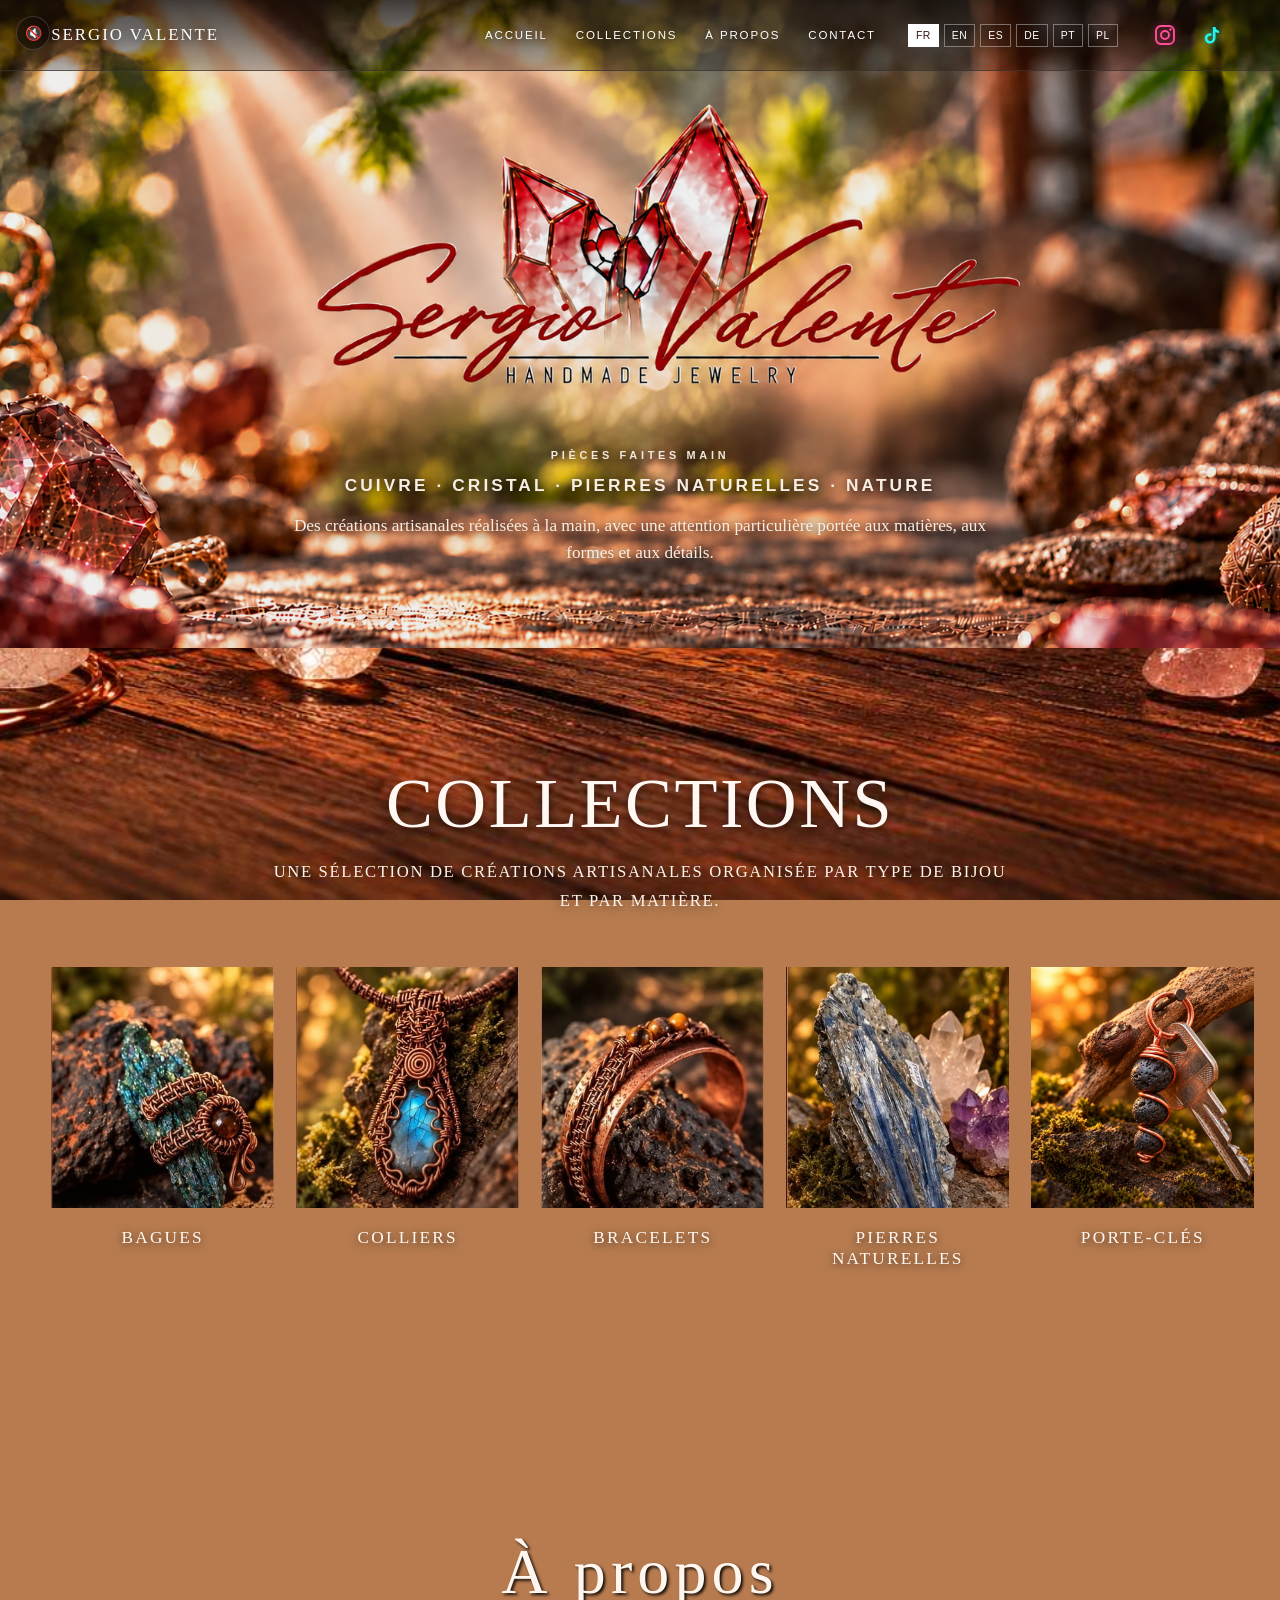
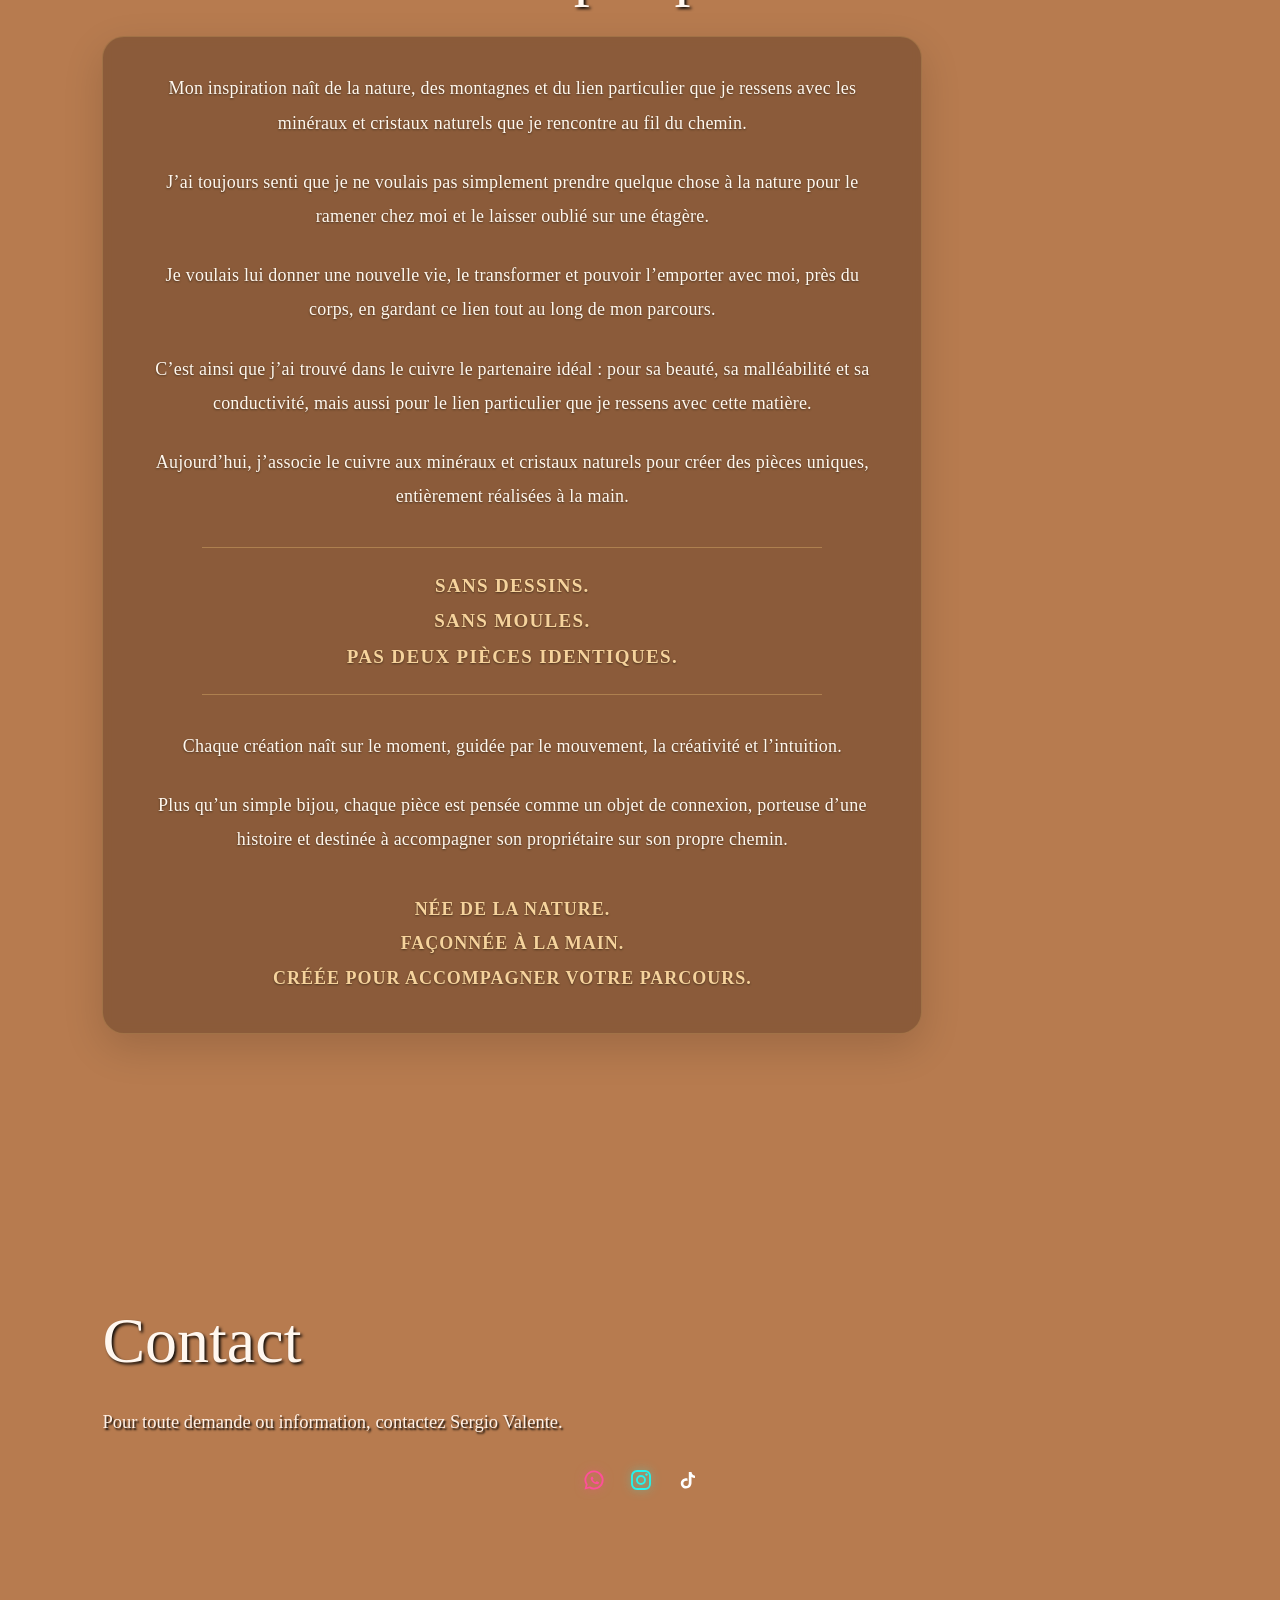
==== index.html @ c415d7e3 "Nouveau index" ====
<!DOCTYPE html>

<html lang="fr" translate="no">
<head>
    <meta charset="utf-8"/>
    <meta name="google" content="notranslate"/>
    <meta content="width=device-width, initial-scale=1.0" name="viewport"/>
    <title>Sergio Valente — Handmade Jewelry</title>
    <link href="css/style.css" rel="stylesheet"/>
    <!-- Umami Analytics -->
    <script data-website-id="54931061-fcba-4f20-b32e-ecbffed0f301" defer="" src="https://cloud.umami.is/script.js"></script>
    <style>
        /* =========================================================
       GALERIE DES CRÉATIONS
       ========================================================= */

    .collection-lightbox[hidden] {
      display: none !important;
    }

    .collection-lightbox {
      position: fixed;
      inset: 0;
      z-index: 9999;
      display: flex;
      align-items: center;
      justify-content: center;
      padding: 24px;
    }

    .creation-slot.creation-unavailable {
      display: none !important;
    }

    /* Sur la carte : le nom reste EN DEHORS de la photo, au-dessus. */
    .collection-card {
      position: relative;
      display: flex !important;
      flex-direction: column !important;
      overflow: visible !important;
    }

    .collection-card .collection-info {
      order: -1 !important;
      display: block !important;
      position: static !important;
      width: 100%;
      box-sizing: border-box;
      padding: 0 0 1px 0;
      margin: 0;
      background: transparent !important;
      pointer-events: none;
    }

    .collection-card .creation-category,
    .collection-card .creation-desc,
    .collection-card .collection-info em {
      display: none !important;
    }

    .collection-card .creation-title {
      display: block !important;
      position: relative;
      top: 72px;
      margin: 0;
      color: #f4eee5;
      font-family: Georgia, 'Times New Roman', serif;
      font-size: 22px;
      font-weight: 500;
      letter-spacing: 0.03em;
      line-height: 1.25;
      text-shadow: none;
    }

    /* Carte création : aucun carré de fond autour du titre/photo */
    .collection-card.creation-slot {
      background: transparent !important;
      border: 0 !important;
      box-shadow: none !important;
      border-radius: 0 !important;
    }

    .collection-card.creation-slot .collection-info {
      background: transparent !important;
    }

    /* Titre de carte : juste au-dessus de la photo, sans espace vertical. */
    .collection-card.creation-slot {
      gap: 0 !important;
    }

    .collection-card.creation-slot .collection-info {
      padding: 0 !important;
      margin: 0 !important;
    }

    .collection-card.creation-slot .creation-title {
      position: static !important;
      top: auto !important;
      margin: 0 0 2px 0 !important;
      padding: 0 !important;
      line-height: 1.15 !important;
    }

    .collection-card.creation-slot .collection-image {
      margin-top: 0 !important;
      padding-top: 0 !important;
    }

    /* Carte fermée : les informations restent sous la photo. */
    .collection-card.creation-slot .collection-info {
      order: 2 !important;
      display: block !important;
      position: static !important;
      width: 100% !important;
      background: transparent !important;
      padding: 6px 0 0 0 !important;
      margin: 0 !important;
      text-align: center !important;
    }

    /* Création ouverte : supprimer le bloc d'informations de la fenêtre photo. */
    .collection-lightbox .lightbox-info,
    .collection-lightbox .lightbox-details,
    .collection-lightbox .creation-extra-info {
      display: none !important;
    }


    .lightbox-backdrop {
      position: absolute;
      inset: 0;
      background: rgba(0, 0, 0, 0.88);
      backdrop-filter: blur(6px);
    }

    .lightbox-dialog {
      position: relative;
      z-index: 2;
      width: min(1100px, 96vw);
      max-height: 94vh;
      overflow-y: auto;
      background: #0d0a08;
      border: 1px solid rgba(255, 255, 255, 0.12);
      box-shadow: 0 30px 90px rgba(0, 0, 0, 0.65);
      border-radius: 8px;
    }


/* Boutons INFO + X de la lightbox */
#collectionLightbox .lightbox-top-actions {
  position: absolute !important;
  top: 14px !important;
  right: 14px !important;
  z-index: 300 !important;
  display: flex !important;
  gap: 8px !important;
  align-items: center !important;
}
#collectionLightbox .lightbox-top-actions button {
  width: 42px !important;
  height: 42px !important;
  min-width: 42px !important;
  min-height: 42px !important;
  border: 2px solid #000 !important;
  border-radius: 50% !important;
  background: #fff !important;
  color: #000 !important;
  display: flex !important;
  align-items: center !important;
  justify-content: center !important;
  cursor: pointer !important;
  font-family: Arial, sans-serif !important;
  font-weight: 700 !important;
  line-height: 1 !important;
}
#collectionLightbox .lightbox-info-toggle {
  font-size: 24px !important;
  font-style: normal !important;
}
#collectionLightbox .lightbox-close {
  position: static !important;
  margin: 0 !important;
  font-size: 28px !important;
}
#collectionLightbox .lightbox-info {
  display: none !important;
}
#collectionLightbox.info-visible .lightbox-info {
  display: block !important;
}

.lightbox-close {
      position: absolute;
      top: 12px;
      right: 14px;
      z-index: 20;
      width: 42px;
      height: 42px;
      border: 0;
      border-radius: 50%;
      background: rgba(0, 0, 0, 0.65);
      color: #fff;
      font-size: 30px;
      line-height: 1;
      cursor: pointer;
    }

    .lightbox-close:hover {
      background: rgba(255, 255, 255, 0.16);
    }

    .lightbox-media-wrap {
      position: relative;
      min-height: 420px;
      background: #050403;
      display: flex;
      align-items: center;
      justify-content: center;
    }

    .lightbox-media-wrap img {
      width: 100%;
      height: 100%;
      max-width: 100%;
      max-height: 100%;
      object-fit: cover;
      display: block;
    }

    .lightbox-arrow {
      position: absolute;
      top: 50%;
      transform: translateY(-50%);
      z-index: 10;
      width: 48px;
      height: 48px;
      border: 1px solid rgba(255, 255, 255, 0.22);
      border-radius: 50%;
      background: rgba(0, 0, 0, 0.62);
      color: #fff;
      font-size: 32px;
      cursor: pointer;
    }

    .lightbox-arrow:hover {
      background: rgba(255, 255, 255, 0.15);
    }

    .lightbox-prev {
      left: 15px;
    }

    .lightbox-next {
      right: 15px;
    }

    .lightbox-counter {
      position: absolute;
      left: 50%;
      bottom: 14px;
      transform: translateX(-50%);
      z-index: 10;
      padding: 6px 12px;
      border-radius: 20px;
      background: rgba(0, 0, 0, 0.68);
      color: #fff;
      font-size: 13px;
      letter-spacing: 0.08em;
    }

    .lightbox-thumbs {
      display: flex;
      gap: 10px;
      padding: 12px 14px;
      overflow-x: auto;
      background: #090706;
      border-top: 1px solid rgba(255, 255, 255, 0.08);
    }

    .lightbox-thumb {
      position: relative;
      flex: 0 0 82px;
      width: 82px;
      height: 62px;
      padding: 0;
      border: 1px solid rgba(255, 255, 255, 0.18);
      background: #111;
      cursor: pointer;
      overflow: hidden;
      border-radius: 4px;
    }

    .lightbox-thumb.active {
      border-color: #d5a15c;
      box-shadow: 0 0 0 1px #d5a15c;
    }

    .lightbox-thumb img {
      width: 100%;
      height: 100%;
      object-fit: cover;
      display: block;
    }

    .lightbox-info {
      padding: 24px 28px 30px;
      text-align: center;
    }

    .lightbox-eyebrow {
      display: block;
      margin-bottom: 8px;
      color: #d5a15c;
      font-size: 11px;
      letter-spacing: 0.18em;
    }

    #lightboxTitle {
      margin: 0 0 8px;
      color: #fff;
      font-size: 28px;
    }

    #lightboxDescription {
      margin: 0 auto 20px;
      max-width: 650px;
      color: rgba(255, 255, 255, 0.72);
      line-height: 1.7;
    }

    #lightboxDescription.sv-free-text {
      white-space: pre-line;
      text-align: left;
      max-width: 720px;
      color: rgba(255, 255, 255, 0.88);
      font-size: 16px;
      line-height: 1.85;
    }

    .creation-extra-info {
      max-width: 720px;
      margin: 0 auto 20px;
      text-align: left;
    }

    .creation-extra-info p {
      margin: 8px 0;
      color: rgba(255, 255, 255, 0.72);
      line-height: 1.65;
    }

    .creation-videos {
      max-width: 720px;
      margin: 0 auto 20px;
    }

    .creation-videos video {
      width: 100%;
      display: block;
      margin-top: 12px;
      border-radius: 4px;
      background: #000;
    }

    .order-button {
      display: inline-flex;
      align-items: center;
      justify-content: center;
      min-width: 250px;
      padding: 14px 24px;
      font-size: 13px;
      border: 0;
      border-radius: 3px;
      background: #25d366;
      color: #fff;
      font-weight: 700;
      letter-spacing: 0.06em;
      cursor: pointer;
      transition: transform .2s ease, filter .2s ease;
    }

    .order-button:hover {
      transform: translateY(-2px);
      filter: brightness(1.08);
    }

    .lightbox-hint,
    .whatsapp-note {
      display: block;
      margin-top: 12px;
      color: rgba(255, 255, 255, 0.42);
      font-size: 12px;
    }

    .whatsapp-note {
      margin-top: 5px;
      color: rgba(255, 255, 255, 0.58);
    }

    /* FICHE CRÉATION : photo, miniatures, puis toutes les infos en dessous. */
    #collectionLightbox .lightbox-dialog {
      display: flex !important;
      flex-direction: column !important;
      width: min(900px, 94vw) !important;
      max-height: 92vh !important;
      overflow-y: auto !important;
    }

    #collectionLightbox .lightbox-media-wrap {
      order: 1 !important;
      width: 100% !important;
      height: min(58vh, 680px) !important;
      min-height: 360px !important;
      flex: 0 0 auto !important;
      overflow: hidden !important;
    }

    #collectionLightbox .lightbox-media-wrap img {
      width: 100% !important;
      height: 100% !important;
      object-fit: contain !important;
    }

    #collectionLightbox .lightbox-thumbs {
      order: 2 !important;
      width: 100% !important;
      box-sizing: border-box !important;
      flex: 0 0 auto !important;
    }

    #collectionLightbox .lightbox-info {
      order: 3 !important;
      width: 100% !important;
      box-sizing: border-box !important;
      flex: 0 0 auto !important;
      padding: 24px 28px 30px !important;
      text-align: center !important;
      background: #0d0a08 !important;
    }

    #collectionLightbox #lightboxTitle {
      margin: 0 0 12px !important;
      color: #f4eee5 !important;
      font-family: Georgia, "Times New Roman", serif !important;
      font-size: 30px !important;
      line-height: 1.2 !important;
    }

    #collectionLightbox #lightboxDescription {
      margin: 0 auto 18px !important;
      max-width: 720px !important;
    }

    #collectionLightbox .creation-extra-info {
      display: block;
      max-width: 720px;
      margin: 0 auto 20px;
      text-align: left;
    }

    #collectionLightbox .creation-extra-info p {
      margin: 8px 0;
      color: rgba(255, 255, 255, 0.78);
      line-height: 1.65;
    }

    #collectionLightbox .creation-extra-info[hidden] {
      display: none !important;
    }

    #collectionLightbox .creation-videos {
      max-width: 720px;
      margin: 0 auto 20px;
    }

    /* Sur la carte : titre juste au-dessus de la photo, sans décalage vers le haut. */
    .collection-card .creation-title {
      position: static !important;
      margin: 0 0 3px 0 !important;
    }


    /* ===== CARTE CRÉATION : titre en haut, infos en bas ===== */
    .collection-card.creation-slot {
      display: flex !important;
      flex-direction: column !important;
      gap: 0 !important;
    }

    .collection-card.creation-slot .collection-info {
      order: 1 !important;
      display: block !important;
      position: static !important;
      width: 100% !important;
      padding: 0 !important;
      margin: 0 !important;
      background: transparent !important;
      text-align: center !important;
      pointer-events: none !important;
    }

    .collection-card.creation-slot .creation-title {
      position: static !important;
      display: block !important;
      margin: 0 0 2px 0 !important;
      padding: 0 !important;
      line-height: 1.15 !important;
      font-size: 22px !important;
      color: #f4eee5 !important;
    }

    .collection-card.creation-slot .collection-image {
      order: 2 !important;
      margin: 0 !important;
      padding: 0 !important;
    }

    .collection-card.creation-slot .creation-card-details {
      order: 3 !important;
      display: none !important;
      width: 100% !important;
      box-sizing: border-box !important;
      margin: 8px 0 0 !important;
      padding: 0 10px 12px !important;
      color: #f4eee5 !important;
      text-align: center !important;
      font-family: Georgia, "Times New Roman", serif !important;
      font-size: 16px !important;
      line-height: 1.55 !important;
      background: transparent !important;
    }

    .collection-card.creation-slot .creation-card-details[hidden] {
      display: none !important;
    }

    /* PAGE PRINCIPALE : aucune information de création sous la photo.
       Les informations restent disponibles uniquement dans la création ouverte. */
    .collection-card.creation-slot:not(.creation-open) .creation-card-details {
      display: none !important;
      visibility: hidden !important;
      height: 0 !important;
      min-height: 0 !important;
      margin: 0 !important;
      padding: 0 !important;
      overflow: hidden !important;
    }

    .collection-card.creation-slot .creation-card-detail-line {
      margin: 0 0 5px !important;
    }

    .collection-card.creation-slot .creation-card-whatsapp {
      display: inline-flex !important;
      align-items: center !important;
      justify-content: center !important;
      margin-top: 8px !important;
      padding: 9px 18px !important;
      border-radius: 999px !important;
      background: #c9893f !important;
      color: #fff !important;
      text-decoration: none !important;
      font-family: Arial, sans-serif !important;
      font-size: 12px !important;
      font-weight: 700 !important;
      letter-spacing: .08em !important;
      text-transform: uppercase !important;
      pointer-events: auto !important;
    }

    /* PAGE PRINCIPALE : la fiche de création reste propre.
       Les informations complètes sont affichées uniquement dans la création ouverte. */
    .collection-card.creation-slot .creation-card-details {
      display: none !important;
    }

    /* CRÉATION OUVERTE : toutes les informations restent dans la fiche,
       sous la galerie, sans modifier la page principale. */
    .collection-lightbox .lightbox-info {
      display: block !important;
      width: 100% !important;
      box-sizing: border-box !important;
      text-align: center !important;
      padding: 16px 20px 24px !important;
      background: transparent !important;
    }

    .collection-lightbox .creation-extra-info {
      display: block !important;
      max-width: 760px !important;
      margin: 12px auto 0 !important;
      text-align: center !important;
    }

    .collection-lightbox .creation-extra-info[hidden] {
      display: none !important;
    }

    @media (max-width: 700px) {

      .collection-lightbox {
        padding: 8px;
      }

      .lightbox-dialog {
        width: 98vw;
        max-height: 96vh;
      }

      .lightbox-media-wrap {
        min-height: 300px;
      }

      .lightbox-media-wrap img {
        width: 100%;
        height: 100%;
        object-fit: cover;
      }

      .lightbox-arrow {
        width: 40px;
        height: 40px;
        font-size: 26px;
      }

      .lightbox-info {
        padding: 20px 16px 24px;
      }

      #lightboxTitle {
        font-size: 23px;
      }
    }


/* ===== DERNIERE TAILLE : PHOTOS PLUS GRANDES, SANS BARRE ===== */
#collectionLightbox .lightbox-dialog {
  width: auto !important;
  max-width: 96vw !important;
  max-height: 94vh !important;
  background: transparent !important;
  border: 0 !important;
  border-radius: 0 !important;
  box-shadow: none !important;
  overflow: visible !important;
}

#collectionLightbox .lightbox-media-wrap {
  width: auto !important;
  max-width: 96vw !important;
  max-height: 90vh !important;
  padding: 0 !important;
  margin: 0 !important;
  background: transparent !important;
  border: 0 !important;
  box-shadow: none !important;
}

#collectionLightbox #lightboxMediaContainer {
  width: auto !important;
  max-width: 96vw !important;
  max-height: 90vh !important;
  padding: 0 !important;
  margin: 0 !important;
  background: transparent !important;
  border: 0 !important;
  box-shadow: none !important;
}

#collectionLightbox #lightboxMediaContainer img {
  display: block !important;
  width: auto !important;
  height: auto !important;
  max-width: 88vw !important;
  max-height: 86vh !important;
  object-fit: contain !important;
  margin: 0 auto !important;
  background: transparent !important;
  border: 0 !important;
  box-shadow: none !important;
}

/* Les miniatures sont seulement des photos, sans barre ni fond */
#collectionLightbox .lightbox-thumbs {
  display: flex !important;
  align-items: center !important;
  justify-content: center !important;
  gap: 8px !important;
  width: fit-content !important;
  max-width: 94vw !important;
  min-height: 0 !important;
  margin: 10px auto 0 !important;
  padding: 0 !important;
  background: transparent !important;
  border: 0 !important;
  border-radius: 0 !important;
  box-shadow: none !important;
  backdrop-filter: none !important;
}

#collectionLightbox .lightbox-thumb {
  width: 72px !important;
  height: 58px !important;
  padding: 0 !important;
  background: transparent !important;
  border: 1px solid rgba(255,248,238,.70) !important;
  border-radius: 5px !important;
  box-shadow: none !important;
  overflow: hidden !important;
}

#collectionLightbox .lightbox-thumb img {
  width: 100% !important;
  height: 100% !important;
  object-fit: cover !important;
  display: block !important;
}

#collectionLightbox .lightbox-info {
  display: block !important;
  visibility: visible !important;
  opacity: 1 !important;
}

#collectionLightbox .lightbox-info #lightboxTitle,
#collectionLightbox .lightbox-info #lightboxDescription,
#collectionLightbox .lightbox-info .creation-extra-info,
#collectionLightbox .lightbox-info .order-button,
#collectionLightbox .lightbox-info .lightbox-hint,
#collectionLightbox .lightbox-info .whatsapp-note {
  visibility: visible !important;
  opacity: 1 !important;
}

@media (max-width: 700px) {
  #collectionLightbox #lightboxMediaContainer img {
    max-width: 92vw !important;
    max-height: 80vh !important;
  }
}



    /* ===== INFOS DE LA CREATION SOUS LA PREMIERE PHOTO =====
       Quand une collection est ouverte, les informations lues dans infos.txt
       restent sous la photo de la creation, comme sur la reference. */
    .collection-card.creation-slot:not(.creation-open) .creation-card-details {
      display: block !important;
      visibility: visible !important;
      height: auto !important;
      min-height: 0 !important;
      overflow: visible !important;
      width: 100% !important;
      box-sizing: border-box !important;
      order: 3 !important;
      margin: 10px auto 0 !important;
      padding: 0 10px 16px !important;
      background: transparent !important;
      color: #f4eee5 !important;
      text-align: center !important;
      font-family: Georgia, "Times New Roman", serif !important;
      font-size: 17px !important;
      line-height: 1.75 !important;
      text-shadow: 0 1px 2px rgba(0,0,0,.45) !important;
    }

    .collection-card.creation-slot:not(.creation-open) .creation-card-details[hidden] {
      display: none !important;
    }

    .collection-card.creation-slot:not(.creation-open) .creation-card-detail-line {
      display: block !important;
      margin: 0 0 7px !important;
      white-space: pre-line !important;
    }

    /* Le bouton WhatsApp reste dans la fiche ouverte, pas sous la photo de la collection. */
    .collection-card.creation-slot:not(.creation-open) .creation-card-whatsapp {
      display: none !important;
    }
    </style>
    <script>
        (function () {
      const UI = {"fr":{"home":"Accueil","collections":"Collections","about":"À propos","contact":"Contact","kicker":"PIÈCES FAITES MAIN","materials":"CUIVRE · CRISTAL · PIERRES NATURELLES · NATURE","intro":"Des créations artisanales réalisées à la main, avec une attention particulière portée aux matières, aux formes et aux détails.","collectionEyebrow":"","collectionsText":"Une sélection de créations artisanales organisée par type de bijou et par matière.","filterAll":"TOUTES LES CRÉATIONS","filterBracelets":"BRACELETS","filterNecklaces":"COLLIERS","filterRings":"BAGUES","filterKeychains":"PORTE-CLÉS","filterStones":"PIERRES","bracelet01Meta":"BRACELET","bracelet01":"Bracelet — Création 01","bracelet01Desc":"Cuivre & pierres naturelles","piece01Meta":"BRACELET · PIERRE NATURELLE","piece01":"Création 01","piece01Desc":"Cuivre tressé & pierres naturelles","piece02Meta":"COLLIER · PIERRE NATURELLE","piece02":"Création 02","piece02Desc":"Cuivre & œil de tigre","piece03Meta":"COLLIER · PIERRE NATURELLE","piece03":"Création 03","piece03Desc":"Cuivre & œil de tigre — détail","piece04Meta":"COLLIER · PIERRE NATURELLE","piece04":"Création 04","piece04Desc":"Collier artisanal & pierres","piece05Meta":"UNIVERS · ATELIER","piece05":"L’univers Sergio Valente","piece05Desc":"Identité, écrin & présentation","viewCreation":"DÉCOUVRIR LA CRÉATION","aboutText":"Un univers de bijoux faits main, pensé autour du cuivre, des cristaux et des pierres naturelles.","aboutP1":"Mon inspiration naît de la nature, des montagnes et du lien particulier que je ressens avec les minéraux et cristaux naturels que je rencontre au fil du chemin.","aboutP2":"J’ai toujours senti que je ne voulais pas simplement prendre quelque chose à la nature pour le ramener chez moi et le laisser oublié sur une étagère.","aboutP3":"Je voulais lui donner une nouvelle vie, le transformer et pouvoir l’emporter avec moi, près du corps, en gardant ce lien tout au long de mon parcours.","aboutP4":"C’est ainsi que j’ai trouvé dans le cuivre le partenaire idéal : pour sa beauté, sa malléabilité et sa conductivité, mais aussi pour le lien particulier que je ressens avec cette matière.","aboutP5":"Aujourd’hui, j’associe le cuivre aux minéraux et cristaux naturels pour créer des pièces uniques, entièrement réalisées à la main.","aboutP6":"SANS DESSINS.\nSANS MOULES.\nPAS DEUX PIÈCES IDENTIQUES.","aboutP7":"Chaque création naît sur le moment, guidée par le mouvement, la créativité et l’intuition.","aboutP8":"Plus qu’un simple bijou, chaque pièce est pensée comme un objet de connexion, porteuse d’une histoire et destinée à accompagner son propriétaire sur son propre chemin.","aboutP9":"NÉE DE LA NATURE.\nFAÇONNÉE À LA MAIN.\nCRÉÉE POUR ACCOMPAGNER VOTRE PARCOURS.","contactText":"Pour toute demande ou information, contactez Sergio Valente.","creationDetails":"CRÉATION","orderWhatsapp":"COMMANDER SUR WHATSAPP","clickToClose":"Cliquer en dehors pour fermer","whatsappNote":"Commande directe par WhatsApp"},"en":{"home":"Home","collections":"Collections","about":"About","contact":"Contact","kicker":"HANDMADE PIECES","materials":"COPPER · CRYSTAL · NATURAL STONES · NATURE","intro":"Handcrafted creations made with particular attention to materials, shapes and details.","collectionEyebrow":"","collectionsText":"A selection of handcrafted creations organized by jewelry type and material.","filterAll":"ALL CREATIONS","filterBracelets":"BRACELETS","filterNecklaces":"NECKLACES","filterRings":"RINGS","filterKeychains":"KEYCHAINS","filterStones":"STONES","bracelet01Meta":"BRACELET","bracelet01":"Bracelet — Creation 01","bracelet01Desc":"Copper & natural stones","piece01Meta":"BRACELET · NATURAL STONE","piece01":"Creation 01","piece01Desc":"Braided copper & natural stones","piece02Meta":"NECKLACE · NATURAL STONE","piece02":"Creation 02","piece02Desc":"Copper & tiger’s eye","piece03Meta":"NECKLACE · NATURAL STONE","piece03":"Creation 03","piece03Desc":"Copper & tiger’s eye — detail","piece04Meta":"NECKLACE · NATURAL STONE","piece04":"Creation 04","piece04Desc":"Handcrafted necklace & stones","piece05Meta":"UNIVERSE · ATELIER","piece05":"The Sergio Valente universe","piece05Desc":"Identity, presentation & setting","viewCreation":"DISCOVER THE CREATION","aboutText":"A handmade jewelry universe built around copper, crystals and natural stones.","aboutP1":"My inspiration comes from nature, the mountains, and the special connection I feel with the natural minerals and crystals I encounter along the way.","aboutP2":"I have always felt that I did not simply want to take something from nature, bring it home, and leave it forgotten on a shelf.","aboutP3":"I wanted to give it a new life, transform it, and carry it with me, close to the body, keeping that connection throughout my journey.","aboutP4":"That is how I found copper to be the ideal partner: for its beauty, malleability and conductivity, but also for the special connection I feel with this material.","aboutP5":"Today, I combine copper with natural minerals and crystals to create unique pieces, entirely handmade.","aboutP6":"NO DESIGNS.\nNO MOLDS.\nNO TWO PIECES ARE THE SAME.","aboutP7":"Each creation is born in the moment, guided by movement, creativity and intuition.","aboutP8":"More than a simple piece of jewelry, each creation is conceived as an object of connection, carrying a story and intended to accompany its owner on their own journey.","aboutP9":"BORN FROM NATURE.\nSHAPED BY HAND.\nCREATED TO ACCOMPANY YOUR JOURNEY.","contactText":"For any request or information, please contact Sergio Valente.","creationDetails":"CREATION","orderWhatsapp":"ORDER ON WHATSAPP","clickToClose":"Click outside to close","whatsappNote":"Direct order via WhatsApp"},"es":{"home":"Inicio","collections":"Colecciones","about":"Sobre mí","contact":"Contacto","kicker":"PIEZAS HECHAS A MANO","materials":"COBRE · CRISTAL · PIEDRAS NATURALES · NATURALEZA","intro":"Creaciones artesanales realizadas a mano, con especial atención a los materiales, las formas y los detalles.","collectionEyebrow":"","collectionsText":"Una selección de creaciones artesanales organizada por tipo de joya y material.","filterAll":"TODAS LAS CREACIONES","filterBracelets":"PULSERAS","filterNecklaces":"COLLARES","filterRings":"ANILLOS","filterKeychains":"LLAVEROS","filterStones":"PIEDRAS","bracelet01Meta":"PULSERA","bracelet01":"Pulsera — Creación 01","bracelet01Desc":"Cobre y piedras naturales","piece01Meta":"PULSERA · PIEDRA NATURAL","piece01":"Creación 01","piece01Desc":"Cobre trenzado y piedras naturales","piece02Meta":"COLLAR · PIEDRA NATURAL","piece02":"Creación 02","piece02Desc":"Cobre y ojo de tigre","piece03Meta":"COLLAR · PIEDRA NATURAL","piece03":"Creación 03","piece03Desc":"Cobre y ojo de tigre — detalle","piece04Meta":"COLLAR · PIEDRA NATURAL","piece04":"Creación 04","piece04Desc":"Collar artesanal y piedras","piece05Meta":"UNIVERSO · TALLER","piece05":"El universo Sergio Valente","piece05Desc":"Identidad, presentación y entorno","viewCreation":"DESCUBRIR LA CREACIÓN","aboutText":"Un universo de joyería hecha a mano, creado alrededor del cobre, los cristales y las piedras naturales.","aboutP1":"Mi inspiración nace de la naturaleza, de las montañas y del vínculo especial que siento con los minerales y cristales naturales que encuentro a lo largo del camino.","aboutP2":"Siempre he sentido que no quería simplemente tomar algo de la naturaleza, llevarlo a casa y dejarlo olvidado en una estantería.","aboutP3":"Quería darle una nueva vida, transformarlo y poder llevarlo conmigo, cerca del cuerpo, manteniendo ese vínculo a lo largo de mi camino.","aboutP4":"Así fue como encontré en el cobre el compañero ideal: por su belleza, maleabilidad y conductividad, pero también por la conexión especial que siento con esta materia.","aboutP5":"Hoy, uno el cobre a minerales y cristales naturales para crear piezas únicas, totalmente hechas a mano.","aboutP6":"SIN DISEÑOS.\nSIN MOLDES.\nNO HAY DOS PIEZAS IGUALES.","aboutP7":"Cada creación nace en el momento, guiada por el movimiento, la creatividad y la intuición.","aboutP8":"Más que una simple joya, cada pieza está concebida como un objeto de conexión, portador de una historia y destinado a acompañar a su propietario en su propio camino.","aboutP9":"NACIDA DE LA NATURALEZA.\nMOLDEADA A MANO.\nCREADA PARA ACOMPAÑAR TU CAMINO.","contactText":"Para cualquier solicitud o información, contacte con Sergio Valente.","creationDetails":"CREACIÓN","orderWhatsapp":"PEDIR POR WHATSAPP","clickToClose":"Haga clic fuera para cerrar","whatsappNote":"Pedido directo por WhatsApp"},"de":{"home":"Startseite","collections":"Kollektionen","about":"Über mich","contact":"Kontakt","kicker":"HANDGEFERTIGTE STÜCKE","materials":"KUPFER · KRISTALL · NATURSTEINE · NATUR","intro":"Handgefertigte Kreationen mit besonderer Aufmerksamkeit für Materialien, Formen und Details.","collectionEyebrow":"","collectionsText":"Eine Auswahl handgefertigter Kreationen, geordnet nach Schmuckart und Material.","filterAll":"ALLE KREATIONEN","filterBracelets":"ARMBÄNDER","filterNecklaces":"HALSKETTEN","filterRings":"RINGE","filterKeychains":"SCHLÜSSELANHÄNGER","filterStones":"STEINE","bracelet01Meta":"ARMBAND","bracelet01":"Armband — Kreation 01","bracelet01Desc":"Kupfer & Natursteine","piece01Meta":"ARMBAND · NATURSTEIN","piece01":"Kreation 01","piece01Desc":"Geflochtenes Kupfer & Natursteine","piece02Meta":"HALSKETTE · NATURSTEIN","piece02":"Kreation 02","piece02Desc":"Kupfer & Tigerauge","piece03Meta":"HALSKETTE · NATURSTEIN","piece03":"Kreation 03","piece03Desc":"Kupfer & Tigerauge — Detail","piece04Meta":"HALSKETTE · NATURSTEIN","piece04":"Kreation 04","piece04Desc":"Handgefertigte Halskette & Steine","piece05Meta":"UNIVERSUM · WERKSTATT","piece05":"Das Sergio-Valente-Universum","piece05Desc":"Identität, Präsentation & Ambiente","viewCreation":"KREATION ENTDECKEN","aboutText":"Eine Welt handgefertigten Schmucks rund um Kupfer, Kristalle und Natursteine.","aboutP1":"Meine Inspiration entsteht aus der Natur, den Bergen und der besonderen Verbindung, die ich zu den natürlichen Mineralien und Kristallen empfinde, denen ich auf meinem Weg begegne.","aboutP2":"Ich hatte immer das Gefühl, dass ich nicht einfach etwas aus der Natur nehmen, mit nach Hause bringen und vergessen in einem Regal liegen lassen wollte.","aboutP3":"Ich wollte ihm neues Leben geben, es verwandeln und bei mir tragen können, nah am Körper, um diese Verbindung auf meiner Reise zu bewahren.","aboutP4":"So fand ich im Kupfer den idealen Partner: wegen seiner Schönheit, Formbarkeit und Leitfähigkeit, aber auch wegen der besonderen Verbindung, die ich zu diesem Material empfinde.","aboutP5":"Heute verbinde ich Kupfer mit natürlichen Mineralien und Kristallen, um einzigartige, vollständig handgefertigte Stücke zu schaffen.","aboutP6":"OHNE ENTWÜRFE.\nOHNE FORMEN.\nKEINE ZWEI STÜCKE SIND GLEICH.","aboutP7":"Jede Kreation entsteht im Moment, geleitet von Bewegung, Kreativität und Intuition.","aboutP8":"Mehr als nur ein Schmuckstück ist jedes Stück als Objekt der Verbindung gedacht, das eine Geschichte trägt und seinen Besitzer auf seinem eigenen Weg begleiten soll.","aboutP9":"AUS DER NATUR GEBOREN.\nVON HAND GEFORMT.\nGESCHAFFEN, UM DEINEN WEG ZU BEGLEITEN.","contactText":"Für Fragen oder Informationen kontaktieren Sie Sergio Valente.","creationDetails":"KREATION","orderWhatsapp":"ÜBER WHATSAPP BESTELLEN","clickToClose":"Zum Schließen außerhalb klicken","whatsappNote":"Direktbestellung über WhatsApp"},"pt":{"home":"Início","collections":"Coleções","about":"Sobre mim","contact":"Contacto","kicker":"PEÇAS FEITAS À MÃO","materials":"COBRE · CRISTAL · PEDRAS NATURAIS · NATUREZA","intro":"Criações artesanais feitas à mão, com especial atenção aos materiais, às formas e aos detalhes.","collectionEyebrow":"","collectionsText":"Uma seleção de criações artesanais organizada por tipo de joia e material.","filterAll":"TODAS AS CRIAÇÕES","filterBracelets":"PULSEIRAS","filterNecklaces":"COLARES","filterRings":"ANÉIS","filterKeychains":"PORTA-CHAVES","filterStones":"PEDRAS","bracelet01Meta":"PULSEIRA","bracelet01":"Pulseira — Criação 01","bracelet01Desc":"Cobre e pedras naturais","piece01Meta":"PULSEIRA · PEDRA NATURAL","piece01":"Criação 01","piece01Desc":"Cobre entrançado e pedras naturais","piece02Meta":"COLAR · PEDRA NATURAL","piece02":"Criação 02","piece02Desc":"Cobre e olho de tigre","piece03Meta":"COLAR · PEDRA NATURAL","piece03":"Criação 03","piece03Desc":"Cobre e olho de tigre — detalhe","piece04Meta":"COLAR · PEDRA NATURAL","piece04":"Criação 04","piece04Desc":"Colar artesanal e pedras","piece05Meta":"UNIVERSO · ATELIÊ","piece05":"O universo Sergio Valente","piece05Desc":"Identidade, apresentação e ambiente","viewCreation":"DESCOBRIR A CRIAÇÃO","aboutText":"Um universo de joias feitas à mão, pensado em torno do cobre, cristais e pedras naturais.","aboutP1":"A minha inspiração nasce da natureza, das montanhas e da ligação especial que sinto pelos minerais e cristais naturais que encontro ao longo do caminho.","aboutP2":"Sempre senti que não queria simplesmente retirar algo da natureza, levá-lo para casa e deixá-lo esquecido numa prateleira.","aboutP3":"Queria dar-lhe uma nova vida, transformá-lo e poder levá-lo comigo, junto ao corpo, mantendo essa ligação ao longo do meu percurso.","aboutP4":"Foi assim que encontrei no cobre o parceiro ideal: pela sua beleza, maleabilidade e condutividade, mas também pela ligação especial que sinto com este material.","aboutP5":"Hoje, associo o cobre a minerais e cristais naturais para criar peças únicas, totalmente feitas à mão.","aboutP6":"SEM DESENHOS.\nSEM MOLDES.\nNÃO HÁ DUAS PEÇAS IGUAIS.","aboutP7":"Cada criação nasce no momento, guiada pelo movimento, pela criatividade e pela intuição.","aboutP8":"Mais do que uma simples joia, cada peça é pensada como um objeto de ligação, portador de uma história e destinado a acompanhar o seu proprietário no seu próprio caminho.","aboutP9":"NASCIDA DA NATUREZA.\nFEITA À MÃO.\nCRIADA PARA ACOMPANHAR A SUA JORNADA.","contactText":"Para qualquer pedido ou informação, contacte Sergio Valente.","creationDetails":"CRIAÇÃO","orderWhatsapp":"ENCOMENDAR PELO WHATSAPP","clickToClose":"Clique fora para fechar","whatsappNote":"Encomenda direta pelo WhatsApp"},"pl":{"home":"Strona główna","collections":"Kolekcje","about":"O mnie","contact":"Kontakt","kicker":"RĘCZNIE WYKONANA BIŻUTERIA","materials":"MIEDŹ · KRYSZTAŁ · KAMIENIE NATURALNE · NATURA","intro":"Ręcznie wykonane kreacje, ze szczególną dbałością o materiały, formy i detale.","collectionEyebrow":"","collectionsText":"Wybór ręcznie wykonanych kreacji uporządkowanych według rodzaju biżuterii i materiału.","filterAll":"WSZYSTKIE KREACJE","filterBracelets":"BRANSOLETKI","filterNecklaces":"NASZYJNIKI","filterRings":"PIERŚCIONKI","filterKeychains":"BRELOKI","filterStones":"KAMIENIE","bracelet01Meta":"BRANSOLETKA","bracelet01":"Bransoletka — Kreacja 01","bracelet01Desc":"Miedź i kamienie naturalne","piece01Meta":"BRANSOLETKA · KAMIEŃ NATURALNY","piece01":"Kreacja 01","piece01Desc":"Pleciona miedź i kamienie naturalne","piece02Meta":"NASZYJNIK · KAMIEŃ NATURALNY","piece02":"Kreacja 02","piece02Desc":"Miedź i tygrysie oko","piece03Meta":"NASZYJNIK · KAMIEŃ NATURALNY","piece03":"Kreacja 03","piece03Desc":"Miedź i tygrysie oko — detal","piece04Meta":"NASZYJNIK · KAMIEŃ NATURALNY","piece04":"Kreacja 04","piece04Desc":"Ręcznie wykonany naszyjnik i kamienie","piece05Meta":"UNIWERSUM · PRACOWNIA","piece05":"Świat Sergio Valente","piece05Desc":"Tożsamość, prezentacja i oprawa","viewCreation":"ODKRYJ KREACJĘ","aboutText":"Świat ręcznie wykonywanej biżuterii oparty na miedzi, kryształach i kamieniach naturalnych.","aboutP1":"Moja inspiracja rodzi się z natury, z gór i ze szczególnej więzi, którą czuję z naturalnymi minerałami i kryształami spotykanymi na mojej drodze.","aboutP2":"Zawsze czułem, że nie chcę po prostu zabierać czegoś z natury do domu i zostawiać tego zapomnianego na półce.","aboutP3":"Chciałem nadać temu nowe życie, przekształcić to i móc nosić przy sobie, blisko ciała, zachowując tę więź podczas swojej podróży.","aboutP4":"Właśnie dlatego znalazłem w miedzi idealnego partnera: ze względu na jej piękno, plastyczność i przewodnictwo, ale także na szczególną więź, którą czuję z tym materiałem.","aboutP5":"Dziś łączę miedź z naturalnymi minerałami i kryształami, tworząc wyjątkowe, w całości ręcznie wykonane dzieła.","aboutP6":"BEZ PROJEKTÓW.\nBEZ FORM.\nNIE MA DWÓCH IDENTYCZNYCH EGZEMPLARZY.","aboutP7":"Każda kreacja powstaje w danym momencie, prowadzona przez ruch, kreatywność i intuicję.","aboutP8":"To coś więcej niż zwykła biżuteria — każdy przedmiot jest pomyślany jako obiekt więzi, niosący historię i przeznaczony do towarzyszenia właścicielowi na jego własnej drodze.","aboutP9":"ZRODZONA Z NATURY.\nUFORMOWANA RĘCZNIE.\nSTWORZONA, BY TOWARZYSZYĆ TWOJEJ DRODZE.","contactText":"W sprawie pytań lub informacji skontaktuj się z Sergio Valente.","creationDetails":"KREACJA","orderWhatsapp":"ZAMÓW PRZEZ WHATSAPP","clickToClose":"Kliknij poza oknem, aby zamknąć","whatsappNote":"Bezpośrednie zamówienie przez WhatsApp"}};
      const CATEGORY = {"fr": {"pulseiras": "BRACELET", "pendentes": "COLLIER", "aneis": "BAGUE", "porta-chaves": "PORTE-CLÉS", "pedras-naturais": "PIERRE"}, "en": {"pulseiras": "BRACELET", "pendentes": "NECKLACE", "aneis": "RING", "porta-chaves": "KEYCHAIN", "pedras-naturais": "STONE"}, "es": {"pulseiras": "PULSERA", "pendentes": "COLLAR", "aneis": "ANILLO", "porta-chaves": "LLAVERO", "pedras-naturais": "PIEDRA"}, "de": {"pulseiras": "ARMBAND", "pendentes": "HALSKETTE", "aneis": "RING", "porta-chaves": "SCHLÜSSELANHÄNGER", "pedras-naturais": "STEIN"}, "pt": {"pulseiras": "PULSEIRA", "pendentes": "COLAR", "aneis": "ANEL", "porta-chaves": "PORTA-CHAVES", "pedras-naturais": "PEDRA"}, "pl": {"pulseiras": "BRANSOLETKA", "pendentes": "NASZYJNIK", "aneis": "PIERŚCIONEK", "porta-chaves": "BRELOK", "pedras-naturais": "KAMIEŃ"}};
      const TITLE = {"fr": {"pulseiras": "Bracelet", "pendentes": "Collier", "aneis": "Bague", "porta-chaves": "Porte-clés", "pedras-naturais": "Pierre"}, "en": {"pulseiras": "Bracelet", "pendentes": "Necklace", "aneis": "Ring", "porta-chaves": "Keychain", "pedras-naturais": "Stone"}, "es": {"pulseiras": "Pulsera", "pendentes": "Collar", "aneis": "Anillo", "porta-chaves": "Llavero", "pedras-naturais": "Piedra"}, "de": {"pulseiras": "Armband", "pendentes": "Halskette", "aneis": "Ring", "porta-chaves": "Schlüsselanhänger", "pedras-naturais": "Stein"}, "pt": {"pulseiras": "Pulseira", "pendentes": "Colar", "aneis": "Anel", "porta-chaves": "Porta-chaves", "pedras-naturais": "Pedra"}, "pl": {"pulseiras": "Bransoletka", "pendentes": "Naszyjnik", "aneis": "Pierścionek", "porta-chaves": "Brelok", "pedras-naturais": "Kamień"}};
      const DESC = {"fr": "Création artisanale", "en": "Handcrafted creation", "es": "Creación artesanal", "de": "Handgefertigte Kreation", "pt": "Criação artesanal", "pl": "Ręcznie wykonana kreacja"};
      const PAGE_TITLES = {"fr": "Sergio Valente — Bijoux faits main", "en": "Sergio Valente — Handmade Jewelry", "es": "Sergio Valente — Joyería artesanal", "de": "Sergio Valente — Handgefertigter Schmuck", "pt": "Sergio Valente — Joias feitas à mão", "pl": "Sergio Valente — Ręcznie wykonana biżuteria"};
      const ATTR_LABELS = {"fr": {"languages": "Langues", "social": "Réseaux sociaux", "categories": "Catégories de bijoux"}, "en": {"languages": "Languages", "social": "Social media", "categories": "Jewelry categories"}, "es": {"languages": "Idiomas", "social": "Redes sociales", "categories": "Categorías de joyería"}, "de": {"languages": "Sprachen", "social": "Soziale Netzwerke", "categories": "Schmuckkategorien"}, "pt": {"languages": "Idiomas", "social": "Redes sociais", "categories": "Categorias de joias"}, "pl": {"languages": "Języki", "social": "Media społecznościowe", "categories": "Kategorie biżuterii"}};
      window.SV_KNOWN_CREATION_TRANSLATIONS = {
        "produits/pulseiras/creation-01/infos.txt": {
          "fr": {
            "titre": "Bracelet Émeraude",
            "presentation": "Une création unique réalisée dans mon atelier avec une attention particulière portée aux détails.",
            "inspiration": "Inspiré par les couleurs et les formes de la nature.",
            "matieres": "Cuivre, pierre naturelle et éléments décoratifs.",
            "details": "Chaque pièce est réalisée à la main et peut présenter de petites variations qui la rendent unique."
          },
          "en": {
            "titre": "Emerald Bracelet",
            "presentation": "A unique creation made in my workshop with particular attention to detail.",
            "inspiration": "Inspired by the colors and shapes of nature.",
            "matieres": "Copper, natural stone and decorative elements.",
            "details": "Each piece is handmade and may have slight variations that make it unique."
          },
          "es": {
            "titre": "Pulsera Esmeralda",
            "presentation": "Una creación única realizada en mi taller, con especial atención a los detalles.",
            "inspiration": "Inspirada en los colores y las formas de la naturaleza.",
            "matieres": "Cobre, piedra natural y elementos decorativos.",
            "details": "Cada pieza está realizada a mano y puede presentar pequeñas variaciones que la hacen única."
          },
          "de": {
            "titre": "Smaragd-Armband",
            "presentation": "Eine einzigartige Kreation, die in meiner Werkstatt mit besonderer Liebe zum Detail gefertigt wurde.",
            "inspiration": "Inspiriert von den Farben und Formen der Natur.",
            "matieres": "Kupfer, Naturstein und dekorative Elemente.",
            "details": "Jedes Stück wird von Hand gefertigt und kann leichte Variationen aufweisen, die es einzigartig machen."
          },
          "pt": {
            "titre": "Pulseira Esmeralda",
            "presentation": "Uma criação única realizada no meu atelier, com especial atenção aos detalhes.",
            "inspiration": "Inspirada nas cores e formas da natureza.",
            "matieres": "Cobre, pedra natural e elementos decorativos.",
            "details": "Cada peça é feita à mão e pode apresentar pequenas variações que a tornam única."
          },
          "pl": {
            "titre": "Bransoletka Szmaragdowa",
            "presentation": "Wyjątkowa kreacja wykonana w mojej pracowni, ze szczególną dbałością o detale.",
            "inspiration": "Inspirowana kolorami i kształtami natury.",
            "matieres": "Miedź, kamień naturalny i elementy dekoracyjne.",
            "details": "Każdy egzemplarz jest wykonany ręcznie i może mieć niewielkie różnice, które czynią go wyjątkowym."
          }
        },

        "produits/pendentes/creation-01/infos.txt": {          "fr": {"titre":"Minéral Épidote Naturel","presentation":"Métal : Cuivre\n\nPendentif + chaîne basique 90 euros\n\nPendentif + gargantille en cuivre 110 euros\n\nPièce unique faite entièrement à la main","texteLibre":"Minéral Épidote Naturel\nMétal : Cuivre\n\nPendentif + chaîne basique 90 euros\n\nPendentif + gargantille en cuivre 110 euros\n\nPièce unique faite entièrement à la main"},          "en": {"titre":"Natural Epidote Mineral","presentation":"Metal: Copper\n\nPendant + basic chain 90 Euros\n\nPendant + copper choker 110 Euros\n\nUnique piece made entirely by hand","texteLibre":"Natural Epidote Mineral\nMetal: Copper\n\nPendant + basic chain 90 Euros\n\nPendant + copper choker 110 Euros\n\nUnique piece made entirely by hand"},          "es": {"titre":"Mineral de Epidota Natural","presentation":"Metal: Cobre\n\nColgante + cadena básica 90 euros\n\nColgante + gargantilla de cobre 110 euros\n\nPieza única hecha completamente a mano","texteLibre":"Mineral de Epidota Natural\nMetal: Cobre\n\nColgante + cadena básica 90 euros\n\nColgante + gargantilla de cobre 110 euros\n\nPieza única hecha completamente a mano"},          "de": {"titre":"Natürliches Epidot-Mineral","presentation":"Metall: Kupfer\n\nAnhänger + einfache Kette 90 Euro\n\nAnhänger + Kupfer-Choker 110 Euro\n\nEinzigartiges Stück vollständig von Hand gefertigt","texteLibre":"Natürliches Epidot-Mineral\nMetall: Kupfer\n\nAnhänger + einfache Kette 90 Euro\n\nAnhänger + Kupfer-Choker 110 Euro\n\nEinzigartiges Stück vollständig von Hand gefertigt"},          "pt": {"titre":"Mineral Epidoto Natural","presentation":"Metal: Cobre\n\nPingente + corrente básica 90 euros\n\nPingente + gargantilha de cobre 110 euros\n\nPeça única feita inteiramente à mão","texteLibre":"Mineral Epidoto Natural\nMetal: Cobre\n\nPingente + corrente básica 90 euros\n\nPingente + gargantilha de cobre 110 euros\n\nPeça única feita inteiramente à mão"},          "pl": {"titre":"Naturalny minerał epidotu","presentation":"Metal: Miedź\n\nWisiorek + podstawowy łańcuszek 90 euro\n\nWisiorek + miedziany choker 110 euro\n\nWyjątkowy egzemplarz wykonany w całości ręcznie","texteLibre":"Naturalny minerał epidotu\nMetal: Miedź\n\nWisiorek + podstawowy łańcuszek 90 euro\n\nWisiorek + miedziany choker 110 euro\n\nWyjątkowy egzemplarz wykonany w całości ręcznie"}        },
        "produits/porta-chaves/creation-01/infos.txt": {
          "fr": {"titre":"Pierre volcanique","presentation":"Réalisé à la main en cuivre.\n\nPorte-clés original avec pierre volcanique.\n\nPrix : 10 €","texteLibre":"Pierre volcanique\n\nRéalisé à la main en cuivre.\n\nPorte-clés original avec pierre volcanique.\n\nPrix : 10 €"},
          "en": {"titre":"Volcanic Stone","presentation":"Handmade in copper.\n\nOriginal keychain with volcanic stone.\n\nPrice: €10","texteLibre":"Volcanic Stone\n\nHandmade in copper.\n\nOriginal keychain with volcanic stone.\n\nPrice: €10"},
          "es": {"titre":"Piedra volcánica","presentation":"Realizado a mano en cobre.\n\nLlavero original con piedra volcánica.\n\nPrecio: 10 €","texteLibre":"Piedra volcánica\n\nRealizado a mano en cobre.\n\nLlavero original con piedra volcánica.\n\nPrecio: 10 €"},
          "de": {"titre":"Vulkangestein","presentation":"Handgefertigt aus Kupfer.\n\nOriginaler Schlüsselanhänger mit Vulkangestein.\n\nPreis: 10 €","texteLibre":"Vulkangestein\n\nHandgefertigt aus Kupfer.\n\nOriginaler Schlüsselanhänger mit Vulkangestein.\n\nPreis: 10 €"},
          "pt": {"titre":"Pedra vulcânica","presentation":"Feito à mão em cobre.\n\nPorta-chaves original com pedra vulcânica.\n\nPreço: 10 €","texteLibre":"Pedra vulcânica\n\nFeito à mão em cobre.\n\nPorta-chaves original com pedra vulcânica.\n\nPreço: 10 €"},
          "pl": {"titre":"Kamień wulkaniczny","presentation":"Wykonany ręcznie z miedzi.\n\nOryginalny brelok z kamieniem wulkanicznym.\n\nCena: 10 €","texteLibre":"Kamień wulkaniczny\n\nWykonany ręcznie z miedzi.\n\nOryginalny brelok z kamieniem wulkanicznym.\n\nCena: 10 €"}
        },
      };

      function validLang(lang) {
        return UI[lang] ? lang : "fr";
      }

      function getLang() {
        return validLang(
          document.documentElement.getAttribute("lang") ||
          localStorage.getItem("sergioValenteLanguage") ||
          "fr"
        );
      }

      function forceLanguage(lang) {
        document.documentElement.setAttribute("lang", lang);
        document.title = PAGE_TITLES[lang];

        document.querySelectorAll("[data-i18n]").forEach(function (element) {
          const key = element.getAttribute("data-i18n");
          if (UI[lang] && Object.prototype.hasOwnProperty.call(UI[lang], key)) {
            element.textContent = UI[lang][key];
          }
        });

        document.querySelectorAll(".creation-slot").forEach(function (card) {
          const category = card.getAttribute("data-creation-category") || "";
          const number = card.getAttribute("data-creation-number") || "";
          const categoryElement = card.querySelector(".creation-category");
          const titleElement = card.querySelector(".creation-title");
          const descElement = card.querySelector(".creation-desc");

          if (categoryElement && CATEGORY[lang] && CATEGORY[lang][category]) {
            categoryElement.textContent = CATEGORY[lang][category];
          }

          if (titleElement && TITLE[lang] && TITLE[lang][category]) {
            const creationWord = {fr:"Création", en:"Creation", es:"Creación", de:"Kreation", pt:"Criação", pl:"Kreacja"}[lang];
            const stableCreationTitle = TITLE[lang][category] + " — " + creationWord + " " + number;
            titleElement.textContent = stableCreationTitle;
            /* Ce nom est celui de la création (ex. Création 01).
               Il ne doit jamais être remplacé par le titre de infos.txt. */
            card.setAttribute("data-creation-display-title", stableCreationTitle);
          }

          if (descElement) {
            descElement.textContent = DESC[lang] || DESC.fr;
          }
        });

        const languageBox = document.querySelector(".languages");
        if (languageBox) languageBox.setAttribute("aria-label", ATTR_LABELS[lang].languages);

        const socialBox = document.querySelector(".social-links");
        if (socialBox) socialBox.setAttribute("aria-label", ATTR_LABELS[lang].social);

        const filterBox = document.querySelector(".collection-filters");
        if (filterBox) filterBox.setAttribute("aria-label", ATTR_LABELS[lang].categories);

        document.querySelectorAll(".languages button").forEach(function (button) {
          button.classList.toggle("active", button.getAttribute("data-lang") === lang);
        });

        document.querySelectorAll(".creation-slot img").forEach(function (img) {
          const card = img.closest(".creation-slot");
          const category = card && card.getAttribute("data-creation-category");
          const words = {
            fr:{pulseiras:"Bracelet artisanal",pendentes:"Collier artisanal",aneis:"Bague artisanale","porte-cle":"Porte-clés artisanal","pedras-naturais":"Pierre naturelle"},
            en:{pulseiras:"Handcrafted bracelet",pendentes:"Handcrafted necklace",aneis:"Handcrafted ring","porte-cle":"Handcrafted keychain","pedras-naturais":"Natural stone"},
            es:{pulseiras:"Pulsera artesanal",pendentes:"Collar artesanal",aneis:"Anillo artesanal","porte-cle":"Llavero artesanal","pedras-naturais":"Piedra natural"},
            de:{pulseiras:"Handgefertigtes Armband",pendentes:"Handgefertigte Halskette",aneis:"Handgefertigter Ring","porte-cle":"Handgefertigter Schlüsselanhänger","pedras-naturais":"Naturstein"},
            pt:{pulseiras:"Pulseira artesanal",pendentes:"Colar artesanal",aneis:"Anel artesanal","porte-cle":"Porta-chaves artesanal","pedras-naturais":"Pedra natural"},
            pl:{pulseiras:"Ręcznie wykonana bransoletka",pendentes:"Ręcznie wykonany naszyjnik",aneis:"Ręcznie wykonany pierścionek","porte-cle":"Ręcznie wykonany brelok","pedras-naturais":"Kamień naturalny"}
          };
          if (category && words[lang] && words[lang][category]) {
            img.alt = words[lang][category] + " Sergio Valente";
          }
        });

        try { localStorage.setItem("sergioValenteLanguage", lang); } catch (e) {}
      }

      window.SV_FORCE_LANGUAGE = forceLanguage;

      document.addEventListener("click", function (event) {
        const button = event.target.closest && event.target.closest(".languages button");
        if (!button) return;
        const lang = button.getAttribute("data-lang");
        forceLanguage(lang);
        setTimeout(function () { forceLanguage(lang); }, 0);
        setTimeout(function () { forceLanguage(lang); }, 100);
        setTimeout(function () { forceLanguage(lang); }, 600);
      }, true);

      document.addEventListener("DOMContentLoaded", function () {
        forceLanguage(localStorage.getItem("sergioValenteLanguage") || "fr");
      });

      window.addEventListener("load", function () {
        forceLanguage(localStorage.getItem("sergioValenteLanguage") || getLang());
      });
    })();
    </script>
    <style>
        /* =========================================================
       HERO — ADAPTATION PC / TABLETTE / TÉLÉPHONE
       ========================================================= */

    .hero {
      position: relative;
      overflow: hidden;
    }

    .hero-image {
      display: block;
      width: 100%;
      height: min(72vh, 760px);
      min-height: 520px;
      object-fit: cover;
      object-position: center center;
    }

    @media (max-width: 1024px) {
      .hero-image {
        height: min(60vh, 620px);
        min-height: 430px;
      }
    }

    @media (max-width: 700px) {
      .hero {
        min-height: 0 !important;
        height: auto !important;
      }

      .hero-image {
        width: 100%;
        height: 44svh;
        min-height: 300px;
        max-height: 430px;
        object-fit: cover;
        object-position: center center;
      }
    }

    @media (max-width: 430px) {
      .hero-image {
        height: 38svh;
        min-height: 270px;
        max-height: 360px;
      }
    }
    </style>
    <style id="mobile-final-client-responsive">
        /* =========================================================
       ADAPTATION FINALE CLIENTE — PC / TABLETTE / TÉLÉPHONE
       ========================================================= */

    @media (max-width: 700px) {

      /* HEADER */
      .site-header {
        position: relative !important;
        top: auto;
        left: auto;
        right: auto;
        padding: 14px 16px 12px;
        background: #120b08;
        border-bottom: 1px solid rgba(255,255,255,.14);
      }

      .header-inner {
        width: 100%;
        max-width: none;
        display: grid;
        grid-template-columns: 1fr auto;
        grid-template-areas:
          "brand social"
          "languages languages"
          "nav nav";
        gap: 12px;
        align-items: center;
      }

      .brand {
        grid-area: brand;
        font-size: 1rem;
        letter-spacing: .13em;
      }

      .social-links {
        grid-area: social;
        margin: 0;
        gap: 7px;
      }

      .social-links a {
        width: 30px;
        height: 30px;
      }

      .social-links svg {
        width: 21px;
        height: 21px;
      }

      .languages {
        grid-area: languages;
        margin: 0;
        width: 100%;
        justify-content: center;
        gap: 5px;
      }

      .languages button {
        min-width: 39px;
        padding: 7px 6px;
        font-size: .62rem;
        line-height: 1;
      }

      nav {
        grid-area: nav;
        width: 100%;
        margin: 0;
        justify-content: flex-start;
        gap: 0;
        overflow-x: auto;
        overflow-y: hidden;
        scrollbar-width: none;
        -webkit-overflow-scrolling: touch;
        border-top: 1px solid rgba(255,255,255,.10);
        padding-top: 8px;
      }

      nav::-webkit-scrollbar {
        display: none;
      }

      nav a {
        flex: 0 0 auto;
        padding: 5px 13px;
        font-size: .60rem;
        letter-spacing: .12em;
        white-space: nowrap;
      }

      /* HERO */
      .hero {
        position: relative;
        overflow: hidden;
        min-height: 390px !important;
        height: 390px !important;
        display: flex;
        align-items: flex-end;
      }

      .hero-image {
        position: absolute;
        inset: 0;
        width: 100%;
        height: 100% !important;
        min-height: 0 !important;
        max-height: none !important;
        object-fit: cover;
        object-position: center center;
        transform: none;
      }

      .hero-content {
        width: 100%;
        padding: 0 18px 28px;
        z-index: 2;
      }

      .hero-kicker {
        margin-bottom: 8px;
        font-size: .53rem;
        letter-spacing: .22em;
      }

      .hero-html-line {
        font-size: .70rem;
        line-height: 1.45;
        letter-spacing: .07em;
      }

      .hero-description {
        max-width: 330px;
        margin: 9px auto 0;
        font-size: .83rem;
        line-height: 1.45;
      }

      /* COLLECTIONS */
      .collections-section {
        padding: 72px 18px 90px;
      }

      .section-heading {
        margin-bottom: 34px;
      }

      .section-eyebrow {
        margin-bottom: 10px;
        font-size: .58rem;
        letter-spacing: .28em;
      }

      .section-heading h2 {
        font-size: 2.35rem;
        line-height: 1.05;
      }

      .section-heading p {
        margin-top: 14px;
        font-size: .98rem;
        line-height: 1.55;
      }

      .collection-filters {
        max-width: 100%;
        overflow-x: auto;
        overflow-y: hidden;
        display: flex;
        flex-wrap: nowrap;
        gap: 9px;
        padding: 4px 2px 10px;
        scrollbar-width: none;
        -webkit-overflow-scrolling: touch;
      }

      .collection-filters::-webkit-scrollbar {
        display: none;
      }
    }

    @media (max-width: 380px) {
      .site-header {
        padding-left: 12px;
        padding-right: 12px;
      }

      .brand {
        font-size: .92rem;
      }

      .hero {
        min-height: 360px !important;
        height: 360px !important;
      }

      .hero-content {
        padding-left: 14px;
        padding-right: 14px;
        padding-bottom: 24px;
      }

      .hero-description {
        font-size: .78rem;
      }

      .section-heading h2 {
        font-size: 2.1rem;
      }
    }
    </style>
    <style id="sv-music-control">
        .sv-music-control{
      position:fixed;
      top:16px;
      left:16px;
      z-index:10001;
      width:34px;
      height:34px;
      display:grid;
      place-items:center;
      padding:0;
      border:1px solid rgba(255,255,255,.16);
      border-radius:50%;
      background:rgba(18,11,8,.58);
      backdrop-filter:blur(7px);
      -webkit-backdrop-filter:blur(7px);
      box-shadow:0 4px 16px rgba(0,0,0,.16);
      transition:width .2s ease,border-radius .2s ease,background .2s ease;
    }
    .sv-music-control button{
      width:32px;
      height:32px;
      border:0;
      border-radius:50%;
      background:transparent;
      color:#fff;
      cursor:pointer;
      display:grid;
      place-items:center;
      font-size:14px;
      padding:0;
    }
    .sv-music-control button:hover{background:rgba(255,255,255,.10)}
    .sv-music-volume{
      width:0;
      height:3px;
      opacity:0;
      pointer-events:none;
      accent-color:#d5a15c;
      cursor:pointer;
      transition:width .2s ease,opacity .2s ease;
    }
    .sv-music-control:hover,
    .sv-music-control:focus-within{
      width:104px;
      border-radius:22px;
      padding:0 7px;
      grid-template-columns:32px 1fr;
      column-gap:6px;
    }
    .sv-music-control:hover .sv-music-volume,
    .sv-music-control:focus-within .sv-music-volume{
      width:58px;
      opacity:1;
      pointer-events:auto;
    }
    @media(max-width:700px){
      .sv-music-control{top:10px;left:10px;width:30px;height:30px}
      .sv-music-control button{width:28px;height:28px;font-size:13px}
      .sv-music-control:hover,.sv-music-control:focus-within{width:92px}
      .sv-music-control:hover .sv-music-volume,.sv-music-control:focus-within .sv-music-volume{width:48px}
    }
    </style>
    <style id="sv-remove-black-hero-bar">
        /* HERO : l'image doit couvrir toute la zone, sans bande noire sous l'image */
    .hero{
      position:relative !important;
      overflow:hidden !important;
      min-height:min(72vh,760px) !important;
      height:min(72vh,760px) !important;
      display:flex !important;
      align-items:flex-end !important;
      background:transparent !important;
    }

    .hero-image{
      position:absolute !important;
      inset:0 !important;
      display:block !important;
      width:100% !important;
      height:100% !important;
      min-height:0 !important;
      max-height:none !important;
      object-fit:cover !important;
      object-position:center center !important;
      z-index:0 !important;
    }

    .hero-content{
      position:relative !important;
      z-index:2 !important;
      width:100% !important;
      background:transparent !important;
    }

    @media (max-width:700px){
      .hero{
        min-height:390px !important;
        height:390px !important;
      }
      .hero-image{
        position:absolute !important;
        inset:0 !important;
        width:100% !important;
        height:100% !important;
        min-height:0 !important;
        max-height:none !important;
      }
    }

    @media (max-width:380px){
      .hero{
        min-height:360px !important;
        height:360px !important;
      }
    }
    </style>
    <style id="sv-hero-overlay-light">
        /* HERO : réduire l'assombrissement pour mieux voir l'image */
    .hero::before {
      background: rgba(0,0,0,.12) !important;
    }
    .hero::after {
      background: rgba(0,0,0,.06) !important;
    }

    /* ===== POSITION FINALE DES CARTES ===== */
    .collection-card.creation-slot {
      display: flex !important;
      flex-direction: column !important;
      align-items: stretch !important;
      gap: 0 !important;
    }

    .collection-card.creation-slot .collection-info {
      order: 1 !important;
      display: block !important;
      position: static !important;
      width: 100% !important;
      height: auto !important;
      min-height: 0 !important;
      margin: 0 !important;
      padding: 0 !important;
      background: transparent !important;
      text-align: center !important;
      pointer-events: none !important;
    }

    .collection-card.creation-slot .creation-title {
      position: static !important;
      display: block !important;
      margin: 0 !important;
      padding: 0 0 2px !important;
      line-height: 1.12 !important;
      font-size: 22px !important;
      color: #f4eee5 !important;
    }

    .collection-card.creation-slot .collection-image {
      order: 2 !important;
      display: block !important;
      width: 100% !important;
      margin: 0 !important;
      padding: 0 !important;
    }

    .collection-card.creation-slot .creation-card-details {
      order: 3 !important;
      display: block !important;
      width: 100% !important;
      box-sizing: border-box !important;
      margin: 8px 0 0 !important;
      padding: 4px 14px 14px !important;
      color: #f4eee5 !important;
      text-align: center !important;
      font-family: Georgia, "Times New Roman", serif !important;
      font-size: 17px !important;
      font-weight: 400 !important;
      line-height: 1.75 !important;
      white-space: pre-line !important;
      overflow-wrap: break-word !important;
      background: transparent !important;
    }

    .collection-card.creation-slot .creation-card-detail-line {
      display: block !important;
      margin: 0 0 6px !important;
      white-space: pre-line !important;
    }

    .collection-card.creation-slot .creation-card-whatsapp {
      display: inline-flex !important;
      align-items: center !important;
      justify-content: center !important;
      margin-top: 6px !important;
      padding: 10px 20px !important;
      border-radius: 999px !important;
      background: #c9893f !important;
      color: #fff !important;
      text-decoration: none !important;
      font-family: Arial, sans-serif !important;
      font-size: 12px !important;
      font-weight: 700 !important;
      letter-spacing: .08em !important;
      text-transform: uppercase !important;
      pointer-events: auto !important;
    }

    /* Dans la création ouverte : photo + navigation uniquement. */
    .collection-lightbox .lightbox-info,
    .collection-lightbox .lightbox-details,
    .collection-lightbox .creation-extra-info {
      display: none !important;
    }

    /* Infos sous la photo : grandes, aérées et faciles à lire. */
    .collection-card.creation-slot .creation-card-details {
      font-size: 18px !important;
      line-height: 1.9 !important;
      font-family: Georgia, "Times New Roman", serif !important;
      font-weight: 500 !important;
      color: #fff7ec !important;
      text-align: center !important;
      max-width: 760px !important;
      margin: 12px auto 0 !important;
      padding: 6px 18px 18px !important;
      letter-spacing: 0.01em !important;
      text-shadow: 0 1px 2px rgba(0,0,0,.55) !important;
    }

    .collection-card.creation-slot .creation-card-detail-line {
      display: block !important;
      margin: 0 0 8px !important;
      line-height: 1.9 !important;
    }

    .collection-card.creation-slot .creation-card-whatsapp {
      font-size: 13px !important;
      margin-top: 10px !important;
      padding: 11px 22px !important;
    }


    /* ===== FENÊTRE CRÉATION : garder le fond original, sans grands blocs noirs ===== */
    .collection-lightbox,
    .collection-lightbox .lightbox-backdrop {
      background: transparent !important;
    }

    .collection-lightbox .lightbox-dialog {
      background: transparent !important;
      box-shadow: none !important;
      border-color: rgba(194, 143, 70, .55) !important;
    }

    .collection-lightbox .lightbox-media,
    .collection-lightbox .lightbox-media-wrap,
    .collection-lightbox .lightbox-main,
    .collection-lightbox .lightbox-content {
      background: transparent !important;
    }

    .collection-lightbox .lightbox-thumbs {
      background: rgba(20, 10, 5, .28) !important;
      backdrop-filter: blur(3px);
    }


    /* ===== LIGHTBOX CLAIRE : intégrée au fond de la page principale ===== */
    .collection-lightbox .lightbox-backdrop {
      background: rgba(35, 18, 10, .22) !important;
      backdrop-filter: blur(4px) !important;
    }

    .collection-lightbox .lightbox-dialog {
      display: flex !important;
      flex-direction: column !important;
      width: fit-content !important;
      max-width: 94vw !important;
      max-height: 94vh !important;
      margin: auto !important;
      overflow: hidden !important;
      background: rgba(91, 49, 25, .10) !important;
      border: 1px solid rgba(213, 161, 92, .62) !important;
      border-radius: 16px !important;
      box-shadow: 0 16px 45px rgba(40, 18, 8, .20) !important;
    }

    .collection-lightbox .lightbox-media-wrap,
    .collection-lightbox .lightbox-media,
    .collection-lightbox .lightbox-main,
    .collection-lightbox .lightbox-content {
      background: transparent !important;
    }

    .collection-lightbox .lightbox-media-wrap {
      display: flex !important;
      align-items: center !important;
      justify-content: center !important;
      width: auto !important;
      min-height: 0 !important;
      padding: 0 !important;
    }

    .collection-lightbox .lightbox-media-wrap img {
      display: block !important;
      width: auto !important;
      height: auto !important;
      max-width: 82vw !important;
      max-height: 76vh !important;
      object-fit: contain !important;
      margin: 0 auto !important;
      background: transparent !important;
    }

    .collection-lightbox .lightbox-thumbs {
      display: flex !important;
      align-items: center !important;
      justify-content: center !important;
      gap: 9px !important;
      width: 100% !important;
      min-height: 76px !important;
      box-sizing: border-box !important;
      padding: 9px 14px !important;
      background: rgba(91, 49, 25, .10) !important;
      border-top: 1px solid rgba(213, 161, 92, .30) !important;
      backdrop-filter: blur(3px) !important;
    }

    .collection-lightbox .lightbox-thumb {
      background: rgba(91, 49, 25, .08) !important;
      border: 1px solid rgba(213, 161, 92, .25) !important;
    }

    .collection-lightbox .lightbox-thumb.active {
      border-color: #d9a052 !important;
      box-shadow: 0 0 0 1px #d9a052 !important;
    }

    .collection-lightbox .lightbox-close {
      z-index: 20 !important;
      top: 12px !important;
      right: 12px !important;
    }

    .collection-lightbox .lightbox-prev,
    .collection-lightbox .lightbox-next,
    .collection-lightbox .lightbox-counter {
      z-index: 20 !important;
    }

    .collection-lightbox .lightbox-info,
    .collection-lightbox .lightbox-details,
    .collection-lightbox .creation-extra-info {
      display: none !important;
    }

    @media (max-width: 700px) {
      .collection-lightbox .lightbox-dialog {
        max-width: 96vw !important;
        max-height: 94vh !important;
        border-radius: 12px !important;
      }

      .collection-lightbox .lightbox-media-wrap img {
        max-width: 94vw !important;
        max-height: 72vh !important;
      }

      .collection-lightbox .lightbox-thumbs {
        min-height: 68px !important;
        padding: 7px 10px !important;
      }
    }


    /* ===== CORRECTION FINALE : la fenêtre épouse réellement la photo ===== */
    .collection-lightbox .lightbox-dialog {
      display: flex !important;
      flex-direction: column !important;
      width: max-content !important;
      max-width: 94vw !important;
      height: auto !important;
      max-height: 94vh !important;
      overflow: hidden !important;
      background: transparent !important;
      border: 1px solid rgba(213, 161, 92, .62) !important;
      border-radius: 14px !important;
      box-shadow: 0 14px 45px rgba(35, 18, 10, .18) !important;
    }

    .collection-lightbox .lightbox-media-wrap {
      order: 1 !important;
      display: flex !important;
      align-items: center !important;
      justify-content: center !important;
      width: max-content !important;
      height: auto !important;
      min-height: 0 !important;
      max-height: 78vh !important;
      flex: 0 0 auto !important;
      overflow: hidden !important;
      padding: 0 !important;
      background: transparent !important;
    }

    .collection-lightbox #lightboxMediaContainer {
      display: flex !important;
      align-items: center !important;
      justify-content: center !important;
      width: max-content !important;
      height: auto !important;
      max-width: 94vw !important;
      max-height: 78vh !important;
      background: transparent !important;
    }

    .collection-lightbox #lightboxMediaContainer img {
      display: block !important;
      width: auto !important;
      height: auto !important;
      max-width: 82vw !important;
      max-height: 78vh !important;
      object-fit: contain !important;
      margin: 0 !important;
      background: transparent !important;
    }

    .collection-lightbox .lightbox-thumbs {
      order: 2 !important;
      width: 100% !important;
      min-height: 72px !important;
      box-sizing: border-box !important;
      display: flex !important;
      align-items: center !important;
      justify-content: center !important;
      gap: 8px !important;
      padding: 8px 12px !important;
      background: rgba(91, 49, 25, .08) !important;
      border-top: 1px solid rgba(213, 161, 92, .28) !important;
      backdrop-filter: blur(2px) !important;
    }

    .collection-lightbox .lightbox-info {
      display: none !important;
    }

    .collection-lightbox .lightbox-close {
      z-index: 30 !important;
      top: 10px !important;
      right: 10px !important;
    }

    .collection-lightbox .lightbox-prev,
    .collection-lightbox .lightbox-next {
      z-index: 30 !important;
    }

    .collection-lightbox .lightbox-counter {
      z-index: 30 !important;
    }

    @media (max-width: 700px) {
      .collection-lightbox .lightbox-dialog {
        max-width: 96vw !important;
        max-height: 94vh !important;
        border-radius: 11px !important;
      }

      .collection-lightbox .lightbox-media-wrap,
      .collection-lightbox #lightboxMediaContainer {
        max-width: 96vw !important;
        max-height: 74vh !important;
      }

      .collection-lightbox #lightboxMediaContainer img {
        max-width: 94vw !important;
        max-height: 74vh !important;
      }
    }



    /* ===== FOND ARTISANAL VALIDÉ ===== */
    .collection-lightbox .lightbox-backdrop {
      background: url("fond_cristaux_artisanal.png") center center / cover no-repeat !important;
      backdrop-filter: none !important;
    }

    .collection-lightbox .lightbox-dialog {
      background: transparent !important;
      border: 0 !important;
      border-radius: 0 !important;
      box-shadow: none !important;
    }

    .collection-lightbox .lightbox-media-wrap,
    .collection-lightbox .lightbox-media,
    .collection-lightbox .lightbox-main,
    .collection-lightbox .lightbox-content {
      background: transparent !important;
      border: 0 !important;
    }

    .collection-lightbox .lightbox-thumbs {
      background: rgba(255, 248, 238, .08) !important;
      border-top: 1px solid rgba(255, 248, 238, .28) !important;
      backdrop-filter: blur(2px) !important;
    }

    .collection-lightbox .lightbox-thumb {
      background: rgba(255, 248, 238, .08) !important;
      border: 1px solid rgba(255, 248, 238, .35) !important;
    }

    .collection-lightbox .lightbox-thumb.active {
      border-color: rgba(255, 248, 238, .9) !important;
      box-shadow: 0 0 0 1px rgba(255, 248, 238, .65) !important;
    }

    .collection-lightbox .lightbox-close,
    .collection-lightbox .lightbox-prev,
    .collection-lightbox .lightbox-next {
      background: rgba(255, 248, 238, .14) !important;
      border: 1px solid rgba(255, 248, 238, .55) !important;
      color: #fff8ee !important;
      box-shadow: none !important;
      backdrop-filter: blur(2px) !important;
    }


    /* ===== LIGHTBOX FINAL : plus petit, sans carrés noirs ===== */
    .collection-lightbox .lightbox-backdrop {
      background: url("fond_cristaux_artisanal.png") center center / cover no-repeat !important;
      backdrop-filter: none !important;
    }

    .collection-lightbox .lightbox-dialog {
      width: auto !important;
      max-width: 88vw !important;
      max-height: 88vh !important;
      background: transparent !important;
      border: 0 !important;
      border-radius: 0 !important;
      box-shadow: none !important;
      overflow: visible !important;
    }

    .collection-lightbox .lightbox-media-wrap {
      background: transparent !important;
      padding: 0 !important;
      min-height: 0 !important;
    }

    .collection-lightbox .lightbox-media-wrap img {
      max-width: 68vw !important;
      max-height: 68vh !important;
      width: auto !important;
      height: auto !important;
      object-fit: contain !important;
      background: transparent !important;
      border: 0 !important;
      box-shadow: 0 10px 30px rgba(30, 12, 4, .22) !important;
    }

    .collection-lightbox .lightbox-thumbs {
      display: flex !important;
      align-items: center !important;
      justify-content: center !important;
      gap: 8px !important;
      width: auto !important;
      min-height: 0 !important;
      margin: 10px auto 0 !important;
      padding: 0 !important;
      background: transparent !important;
      border: 0 !important;
      box-shadow: none !important;
      backdrop-filter: none !important;
    }

    .collection-lightbox .lightbox-thumb {
      width: 64px !important;
      height: 52px !important;
      padding: 0 !important;
      background: transparent !important;
      border: 1px solid rgba(255, 248, 238, .55) !important;
      border-radius: 6px !important;
      box-shadow: none !important;
      overflow: hidden !important;
    }

    .collection-lightbox .lightbox-thumb.active {
      border-color: #fff8ee !important;
      box-shadow: 0 0 0 1px rgba(255, 248, 238, .7) !important;
    }

    .collection-lightbox .lightbox-thumb img {
      width: 100% !important;
      height: 100% !important;
      object-fit: cover !important;
      display: block !important;
    }

    .collection-lightbox .lightbox-close,
    .collection-lightbox .lightbox-prev,
    .collection-lightbox .lightbox-next {
      background: rgba(40, 20, 8, .18) !important;
      border: 1px solid rgba(255, 248, 238, .72) !important;
      color: #fff8ee !important;
      box-shadow: none !important;
      backdrop-filter: none !important;
    }


    /* ===== LIGHTBOX : PHOTO PLUS GRANDE + AUCUNE BARRE ===== */
    #collectionLightbox .lightbox-dialog {
      background: transparent !important;
      border: 0 !important;
      box-shadow: none !important;
    }

    #collectionLightbox .lightbox-media-wrap {
      background: transparent !important;
      padding: 0 !important;
      border: 0 !important;
      box-shadow: none !important;
    }

    #collectionLightbox #lightboxMediaContainer {
      background: transparent !important;
      border: 0 !important;
      box-shadow: none !important;
    }

    #collectionLightbox #lightboxMediaContainer img {
      max-width: 78vw !important;
      max-height: 78vh !important;
      width: auto !important;
      height: auto !important;
      object-fit: contain !important;
      background: transparent !important;
      border: 0 !important;
      box-shadow: 0 10px 32px rgba(30, 12, 4, .20) !important;
    }

    /* Les miniatures restent de simples photos : aucune barre, aucun panneau. */
    #collectionLightbox .lightbox-thumbs {
      display: flex !important;
      align-items: center !important;
      justify-content: center !important;
      gap: 8px !important;
      width: fit-content !important;
      max-width: 90vw !important;
      min-height: 0 !important;
      margin: 12px auto 0 !important;
      padding: 0 !important;
      background: transparent !important;
      border: 0 !important;
      border-radius: 0 !important;
      box-shadow: none !important;
      backdrop-filter: none !important;
    }

    #collectionLightbox .lightbox-thumb {
      width: 70px !important;
      height: 56px !important;
      padding: 0 !important;
      background: transparent !important;
      border: 1px solid rgba(255, 248, 238, .62) !important;
      border-radius: 6px !important;
      box-shadow: none !important;
      overflow: hidden !important;
    }

    #collectionLightbox .lightbox-thumb img {
      width: 100% !important;
      height: 100% !important;
      object-fit: cover !important;
      display: block !important;
    }

    #collectionLightbox .lightbox-info {
      display: none !important;
    }
    </style>
    <style id="sv-lightbox-plus-4cm">
        /* Agrandissement supplémentaire de 4 cm pour la photo principale */
.collection-lightbox #lightboxMediaContainer {
  background: transparent !important;
  box-shadow: none !important;
  border: 0 !important;
  padding: 0 !important;
}
.collection-lightbox #lightboxMediaContainer img {
  width: auto !important;
  height: auto !important;
  max-width: calc(78vw + 4cm) !important;
  max-height: calc(78vh + 4cm) !important;
  object-fit: contain !important;
  background: transparent !important;
  box-shadow: none !important;
  border: 0 !important;
}
.collection-lightbox .lightbox-dialog,
.collection-lightbox .lightbox-content,
.collection-lightbox .lightbox-media-wrap {
  background: transparent !important;
  box-shadow: none !important;
  border: 0 !important;
}


/* ===== PHOTO PRINCIPALE : VRAIMENT BEAUCOUP PLUS GRANDE ===== */
#collectionLightbox #lightboxMediaContainer {
  width: 94vw !important;
  max-width: 94vw !important;
  height: 88vh !important;
  max-height: 88vh !important;
  display: flex !important;
  align-items: center !important;
  justify-content: center !important;
  overflow: hidden !important;
  background: transparent !important;
  border: 0 !important;
  box-shadow: none !important;
  padding: 0 !important;
}

#collectionLightbox #lightboxMediaContainer img {
  display: block !important;
  width: 94vw !important;
  height: 88vh !important;
  max-width: 94vw !important;
  max-height: 88vh !important;
  object-fit: contain !important;
  margin: 0 !important;
  background: transparent !important;
  border: 0 !important;
  box-shadow: none !important;
}

#collectionLightbox .lightbox-dialog {
  width: 96vw !important;
  max-width: 96vw !important;
  max-height: 96vh !important;
  overflow: visible !important;
  background: transparent !important;
  border: 0 !important;
  box-shadow: none !important;
}

#collectionLightbox .lightbox-media-wrap {
  width: 94vw !important;
  max-width: 94vw !important;
  height: 88vh !important;
  max-height: 88vh !important;
  min-height: 0 !important;
  padding: 0 !important;
  margin: 0 auto !important;
  background: transparent !important;
  border: 0 !important;
  box-shadow: none !important;
}

@media (max-width: 700px) {
  #collectionLightbox #lightboxMediaContainer {
    width: 98vw !important;
    max-width: 98vw !important;
    height: 84vh !important;
    max-height: 84vh !important;
  }

  #collectionLightbox #lightboxMediaContainer img {
    width: 98vw !important;
    height: 84vh !important;
    max-width: 98vw !important;
    max-height: 84vh !important;
  }

  #collectionLightbox .lightbox-media-wrap {
    width: 98vw !important;
    max-width: 98vw !important;
    height: 84vh !important;
    max-height: 84vh !important;
  }
}


/* ===== FLECHES + COMPTEUR COLLÉS À LA PHOTO ===== */
#collectionLightbox .lightbox-media-wrap {
  position: relative !important;
}

#collectionLightbox .lightbox-arrow {
  top: 50% !important;
  transform: translateY(-50%) !important;
  width: 50px !important;
  height: 50px !important;
  z-index: 30 !important;
}

#collectionLightbox .lightbox-prev {
  left: 8px !important;
  right: auto !important;
}

#collectionLightbox .lightbox-next {
  right: 8px !important;
  left: auto !important;
}

#collectionLightbox .lightbox-counter {
  left: 50% !important;
  bottom: 8px !important;
  transform: translateX(-50%) !important;
  z-index: 30 !important;
  margin: 0 !important;
}

@media (max-width: 700px) {
  #collectionLightbox .lightbox-prev {
    left: 5px !important;
  }

  #collectionLightbox .lightbox-next {
    right: 5px !important;
  }

  #collectionLightbox .lightbox-counter {
    bottom: 6px !important;
  }
}

    </style>
    <style id="sv-black-navigation-arrows">
        /* ===== FLECHES DE GALERIE : CHANGER DE PHOTO + CONTOUR NOIR ===== */
#collectionLightbox .lightbox-media-wrap .lightbox-prev,
#collectionLightbox .lightbox-media-wrap .lightbox-next {
  position: absolute !important;
  top: 50% !important;
  transform: translateY(-50%) !important;
  width: 46px !important;
  height: 46px !important;
  min-width: 46px !important;
  min-height: 46px !important;
  padding: 0 !important;
  margin: 0 !important;
  display: flex !important;
  align-items: center !important;
  justify-content: center !important;
  z-index: 100 !important;
  border: 2px solid #000 !important;
  border-radius: 50% !important;
  background: rgba(255,255,255,.92) !important;
  color: #000 !important;
  box-shadow: 0 1px 5px rgba(0,0,0,.28) !important;
  cursor: pointer !important;
  opacity: 1 !important;
  line-height: 1 !important;
  font-size: 34px !important;
  font-family: Arial, sans-serif !important;
  transition: transform .15s ease, background .15s ease !important;
}

#collectionLightbox .lightbox-media-wrap .lightbox-prev {
  left: 6px !important;
  right: auto !important;
}

#collectionLightbox .lightbox-media-wrap .lightbox-next {
  right: 6px !important;
  left: auto !important;
}

#collectionLightbox .lightbox-media-wrap .lightbox-prev:hover,
#collectionLightbox .lightbox-media-wrap .lightbox-next:hover {
  background: #fff !important;
  transform: translateY(-50%) scale(1.06) !important;
}

#collectionLightbox .lightbox-media-wrap .lightbox-prev:active,
#collectionLightbox .lightbox-media-wrap .lightbox-next:active {
  transform: translateY(-50%) scale(.96) !important;
}

@media (max-width: 700px) {
  #collectionLightbox .lightbox-media-wrap .lightbox-prev,
  #collectionLightbox .lightbox-media-wrap .lightbox-next {
    width: 42px !important;
    height: 42px !important;
    min-width: 42px !important;
    min-height: 42px !important;
    font-size: 30px !important;
  }

  #collectionLightbox .lightbox-media-wrap .lightbox-prev {
    left: 4px !important;
  }

  #collectionLightbox .lightbox-media-wrap .lightbox-next {
    right: 4px !important;
  }
}
    </style>
    <style id="sv-lightbox-close-fix">
        #collectionLightbox[hidden] {
  display: none !important;
}
#collectionLightbox[aria-hidden="true"] {
  display: none !important;
}
    </style>
    <style id="sv-close-ultimate-fix">
        #collectionLightbox .lightbox-close {
  position: fixed !important;
  top: 18px !important;
  right: 22px !important;
  z-index: 2147483647 !important;
  pointer-events: auto !important;
  touch-action: manipulation !important;
}
#collectionLightbox .lightbox-backdrop {
  z-index: 0 !important;
  pointer-events: auto !important;
}
#collectionLightbox .lightbox-dialog {
  z-index: 100 !important;
}
    </style>
    <style id="sv-final-creation-info-visibility">
        /* PAGE PRINCIPALE : aucune fiche d'information sous les photos. */
.collection-card.creation-slot .creation-card-details {
  display: none !important;
  visibility: hidden !important;
  height: 0 !important;
  min-height: 0 !important;
  margin: 0 !important;
  padding: 0 !important;
  overflow: hidden !important;
}

/* CREATION OUVERTE : les informations restent visibles dans la lightbox. */
#collectionLightbox .lightbox-dialog {
  overflow-y: auto !important;
  overflow-x: hidden !important;
}
#collectionLightbox .lightbox-info {
  display: block !important;
  visibility: visible !important;
  width: 100% !important;
  box-sizing: border-box !important;
  padding: 18px 22px 28px !important;
  text-align: center !important;
  background: transparent !important;
}
#collectionLightbox .creation-extra-info {
  display: block !important;
  visibility: visible !important;
  max-width: 760px !important;
  margin: 12px auto 18px !important;
  text-align: center !important;
}
#collectionLightbox .creation-extra-info[hidden] {
  display: none !important;
}
    </style>
    <style id="sv-final-creation-info-visibility-2">
        /* INFOS DE LA CREATION : visibles uniquement dans la creation ouverte. */
#collectionLightbox .lightbox-info {
  display: block !important;
  visibility: visible !important;
  opacity: 1 !important;
  height: auto !important;
  max-height: none !important;
  overflow: visible !important;
  width: 100% !important;
  box-sizing: border-box !important;
  padding: 18px 22px 28px !important;
  text-align: center !important;
  background: transparent !important;
}
#collectionLightbox .creation-extra-info {
  display: block !important;
  visibility: visible !important;
  opacity: 1 !important;
  height: auto !important;
  max-height: none !important;
  overflow: visible !important;
  max-width: 760px !important;
  margin: 12px auto 18px !important;
}
#collectionLightbox .creation-extra-info[hidden] {
  display: block !important;
}
#collectionLightbox .creation-extra-info p {
  display: block !important;
  margin: 8px 0 !important;
  color: #fff7ec !important;
  font-family: Georgia, "Times New Roman", serif !important;
  font-size: 17px !important;
  line-height: 1.7 !important;
  white-space: pre-line !important;
}
#collectionLightbox #lightboxTitle,
#collectionLightbox #lightboxDescription {
  display: block !important;
  visibility: visible !important;
  opacity: 1 !important;
}
#collectionLightbox #lightboxDescription {
  white-space: pre-line !important;
}
@media (max-width:700px) {
  #collectionLightbox .lightbox-info { padding: 14px 14px 24px !important; }
  #collectionLightbox .creation-extra-info p { font-size: 16px !important; line-height: 1.65 !important; }
}
    </style>
    <style id="sv-fix-infos-dans-creation">
        /* Pendant l'ouverture d'une création, la page principale ne laisse
   aucun texte de la carte apparaître derrière la fenêtre. */
body.sv-lightbox-active .collection-card.creation-slot .creation-title,
body.sv-lightbox-active .collection-card.creation-slot .creation-card-details,
body.sv-lightbox-active .collection-card.creation-slot .creation-desc,
body.sv-lightbox-active .collection-card.creation-slot .creation-category {
  visibility: hidden !important;
  opacity: 0 !important;
}

/* Les informations appartiennent à la création ouverte :
   elles restent dans la fenêtre, juste sous la grande photo et avant les miniatures. */
#collectionLightbox .lightbox-dialog {
  display: flex !important;
  flex-direction: column !important;
  align-items: stretch !important;
  overflow-y: auto !important;
  overflow-x: hidden !important;
}

#collectionLightbox .lightbox-media-wrap {
  order: 1 !important;
  flex: 0 0 auto !important;
}

#collectionLightbox .lightbox-thumbs {
  order: 3 !important;
  flex: 0 0 auto !important;
}

#collectionLightbox .lightbox-info {
  order: 2 !important;
  display: block !important;
  visibility: visible !important;
  opacity: 1 !important;
  position: relative !important;
  width: 100% !important;
  box-sizing: border-box !important;
  margin: 0 !important;
  padding: 20px 28px 28px !important;
  text-align: center !important;
  background: rgba(13, 10, 8, 0.92) !important;
  border-top: 1px solid rgba(255,255,255,.12) !important;
  color: #f4eee5 !important;
}

#collectionLightbox .lightbox-info #lightboxTitle,
#collectionLightbox .lightbox-info #lightboxDescription,
#collectionLightbox .lightbox-info .creation-extra-info,
#collectionLightbox .lightbox-info .order-button,
#collectionLightbox .lightbox-info .lightbox-hint,
#collectionLightbox .lightbox-info .whatsapp-note {
  visibility: visible !important;
  opacity: 1 !important;
}

#collectionLightbox .lightbox-info #lightboxTitle {
  margin: 0 0 12px !important;
  color: #f4eee5 !important;
}

#collectionLightbox .lightbox-info #lightboxDescription {
  max-width: 760px !important;
  margin: 0 auto 16px !important;
}

#collectionLightbox .lightbox-info .creation-extra-info {
  max-width: 760px !important;
  margin: 12px auto 18px !important;
}

@media (max-width: 700px) {
  #collectionLightbox .lightbox-info {
    padding: 16px 14px 22px !important;
  }
}

/* INFOS DE LA CREATION : exactement sous la grande photo,
   comme sur la maquette fournie, sans panneau noir. */
#collectionLightbox .lightbox-info {
  order: 2 !important;
  display: block !important;
  visibility: visible !important;
  opacity: 1 !important;
  position: relative !important;
  width: 100% !important;
  box-sizing: border-box !important;
  margin: 0 !important;
  padding: 18px 20px 22px !important;
  text-align: center !important;
  background: transparent !important;
  border: 0 !important;
  color: #f4eee5 !important;
}

#collectionLightbox .lightbox-info .lightbox-eyebrow {
  display: block !important;
  margin: 0 0 14px !important;
}

#collectionLightbox .lightbox-info #lightboxTitle {
  display: block !important;
  margin: 0 0 22px !important;
  color: #f4eee5 !important;
  text-align: center !important;
}

#collectionLightbox .lightbox-info #lightboxDescription {
  display: block !important;
  max-width: 760px !important;
  margin: 0 auto 18px !important;
  color: #f4eee5 !important;
  text-align: center !important;
  line-height: 1.9 !important;
}

#collectionLightbox .lightbox-info .creation-extra-info {
  display: block !important;
  max-width: 760px !important;
  margin: 12px auto 18px !important;
  color: #f4eee5 !important;
  text-align: center !important;
}

#collectionLightbox .lightbox-info .creation-extra-info[hidden] {
  display: none !important;
}

#collectionLightbox .lightbox-info .order-button,
#collectionLightbox .lightbox-info .lightbox-hint,
#collectionLightbox .lightbox-info .whatsapp-note {
  visibility: visible !important;
  opacity: 1 !important;
}

#collectionLightbox .lightbox-thumbs {
  order: 3 !important;
}


    /* ===== FICHE CRÉATION — disposition exacte de la référence ===== */
    #collectionLightbox .lightbox-dialog {
      display: flex !important;
      flex-direction: column !important;
      align-items: center !important;
      width: fit-content !important;
      max-width: 94vw !important;
      max-height: 96vh !important;
      overflow-y: auto !important;
      overflow-x: hidden !important;
      background: transparent !important;
      border: 0 !important;
      border-radius: 0 !important;
      box-shadow: none !important;
    }

    #collectionLightbox .sv-creation-title {
      order: 1 !important;
      width: 100% !important;
      box-sizing: border-box !important;
      padding: 6px 10px 8px !important;
      margin: 0 !important;
      text-align: center !important;
      background: transparent !important;
    }

    #collectionLightbox .sv-creation-title .lightbox-eyebrow {
      display: block !important;
      margin: 0 0 3px !important;
      color: #d5a15c !important;
      font-size: 10px !important;
      letter-spacing: .18em !important;
    }

    #collectionLightbox .sv-creation-title #lightboxTitle {
      display: block !important;
      margin: 0 !important;
      color: #fff !important;
      font-family: Georgia, "Times New Roman", serif !important;
      font-size: 27px !important;
      font-weight: 500 !important;
      line-height: 1.2 !important;
      text-align: center !important;
      text-shadow: 0 1px 3px rgba(0,0,0,.8) !important;
    }

    #collectionLightbox .lightbox-media-wrap {
      order: 2 !important;
      width: auto !important;
      max-width: 94vw !important;
      height: auto !important;
      min-height: 0 !important;
      padding: 0 !important;
      margin: 0 !important;
      background: transparent !important;
    }

    #collectionLightbox #lightboxMediaContainer {
      max-width: 94vw !important;
      max-height: 78vh !important;
      background: transparent !important;
    }

    #collectionLightbox #lightboxMediaContainer img {
      max-width: 82vw !important;
      max-height: 72vh !important;
      width: auto !important;
      height: auto !important;
      object-fit: contain !important;
      display: block !important;
      margin: 0 auto !important;
    }

    #collectionLightbox .lightbox-info {
      order: 3 !important;
      display: block !important;
      width: 100% !important;
      max-width: 720px !important;
      box-sizing: border-box !important;
      padding: 12px 18px 8px !important;
      margin: 0 !important;
      text-align: center !important;
      background: transparent !important;
      color: #fff !important;
    }

    #collectionLightbox #lightboxDescription {
      display: block !important;
      max-width: 620px !important;
      margin: 0 auto 10px !important;
      color: #fff !important;
      font-family: Georgia, "Times New Roman", serif !important;
      font-size: 17px !important;
      line-height: 1.9 !important;
      text-align: center !important;
      white-space: pre-line !important;
      text-shadow: 0 1px 3px rgba(0,0,0,.85) !important;
    }

    #collectionLightbox .creation-extra-info {
      display: block !important;
      max-width: 620px !important;
      margin: 0 auto 10px !important;
      text-align: center !important;
      background: transparent !important;
    }

    #collectionLightbox .creation-extra-info[hidden] {
      display: none !important;
    }

    #collectionLightbox .creation-extra-info p {
      margin: 8px 0 !important;
      color: #fff !important;
      font-family: Georgia, "Times New Roman", serif !important;
      font-size: 17px !important;
      line-height: 1.8 !important;
      text-align: center !important;
      text-shadow: 0 1px 3px rgba(0,0,0,.85) !important;
    }

    #collectionLightbox .lightbox-thumbs {
      order: 4 !important;
      width: 100% !important;
      min-height: 0 !important;
      box-sizing: border-box !important;
      display: flex !important;
      align-items: center !important;
      justify-content: center !important;
      gap: 8px !important;
      padding: 8px 10px 12px !important;
      margin: 0 !important;
      background: transparent !important;
      border: 0 !important;
      backdrop-filter: none !important;
    }

    #collectionLightbox .lightbox-thumb {
      width: 78px !important;
      height: 56px !important;
      background: transparent !important;
      border: 1px solid rgba(255,255,255,.45) !important;
    }

    @media (max-width: 700px) {
      #collectionLightbox .sv-creation-title #lightboxTitle {
        font-size: 22px !important;
      }
      #collectionLightbox #lightboxMediaContainer img {
        max-width: 92vw !important;
        max-height: 66vh !important;
      }
      #collectionLightbox #lightboxDescription,
      #collectionLightbox .creation-extra-info p {
        font-size: 16px !important;
      }
    }
    </style>
    <style id="sv-final-photo-info-gallery-only">
        /* ===== RÈGLE FINALE VALIDÉE =====
   Dans la collection :
   titre -> première photo -> infos de infos.txt sous la photo.
   Quand on clique sur la photo :
   galerie de toutes les photos uniquement, sans description. */

/* Infos visibles sous la première photo dans la carte de collection. */
.collection-card.creation-slot:not(.creation-open) .creation-card-details {
  display: block !important;
  visibility: visible !important;
  height: auto !important;
  max-height: none !important;
  min-height: 0 !important;
  overflow: visible !important;
  width: 100% !important;
  box-sizing: border-box !important;
  order: 3 !important;
  margin: 8px auto 0 !important;
  padding: 0 10px 16px !important;
  background: transparent !important;
  color: #fff7ec !important;
  text-align: center !important;
  font-family: Georgia, "Times New Roman", serif !important;
  font-size: 17px !important;
  line-height: 1.75 !important;
  text-shadow: 0 1px 2px rgba(0,0,0,.45) !important;
}

.collection-card.creation-slot:not(.creation-open) .creation-card-details[hidden] {
  display: block !important;
  visibility: visible !important;
}

.collection-card.creation-slot:not(.creation-open) .creation-card-detail-line {
  display: block !important;
  margin: 0 0 7px !important;
  white-space: pre-line !important;
}

.collection-card.creation-slot:not(.creation-open) .creation-card-whatsapp {
  display: none !important;
}

/* Galerie ouverte : uniquement les photos, compteur, flèches et miniatures.
   Aucune description, aucun titre, aucun prix, aucun bouton dans la galerie. */
#collectionLightbox .lightbox-info,
#collectionLightbox .lightbox-details,
#collectionLightbox .creation-extra-info {
  display: none !important;
  visibility: hidden !important;
  height: 0 !important;
  max-height: 0 !important;
  overflow: hidden !important;
  margin: 0 !important;
  padding: 0 !important;
}

#collectionLightbox .lightbox-media-wrap {
  order: 1 !important;
}

#collectionLightbox .lightbox-thumbs {
  order: 2 !important;
}
    </style>
    <style id="sv-final-gallery-photo-only-large">
        /* GALERIE : uniquement les photos. Aucun titre ni texte dans la galerie. */
#collectionLightbox .sv-creation-title,
#collectionLightbox .lightbox-info,
#collectionLightbox .lightbox-details,
#collectionLightbox .creation-extra-info,
#collectionLightbox .creation-videos {
  display: none !important;
  visibility: hidden !important;
  height: 0 !important;
  max-height: 0 !important;
  margin: 0 !important;
  padding: 0 !important;
  overflow: hidden !important;
}

#collectionLightbox .lightbox-dialog {
  width: 98vw !important;
  max-width: 98vw !important;
  max-height: 98vh !important;
  background: transparent !important;
  border: 0 !important;
  box-shadow: none !important;
  overflow: visible !important;
}

#collectionLightbox .lightbox-media-wrap {
  width: 98vw !important;
  max-width: 98vw !important;
  height: 94vh !important;
  max-height: 94vh !important;
  min-height: 0 !important;
  padding: 0 !important;
  margin: 0 !important;
  background: transparent !important;
  border: 0 !important;
  overflow: visible !important;
}

#collectionLightbox #lightboxMediaContainer {
  width: 98vw !important;
  max-width: 98vw !important;
  height: 94vh !important;
  max-height: 94vh !important;
  padding: 0 !important;
  margin: 0 !important;
  display: flex !important;
  align-items: center !important;
  justify-content: center !important;
  background: transparent !important;
  border: 0 !important;
  box-shadow: none !important;
  overflow: hidden !important;
}

#collectionLightbox #lightboxMediaContainer img {
  display: block !important;
  width: auto !important;
  height: auto !important;
  max-width: 98vw !important;
  max-height: 94vh !important;
  object-fit: contain !important;
  margin: 0 auto !important;
  background: transparent !important;
  border: 0 !important;
  box-shadow: none !important;
}

#collectionLightbox .lightbox-thumbs {
  order: 2 !important;
  background: transparent !important;
  border: 0 !important;
  padding: 6px 0 0 !important;
}

@media (max-width: 700px) {
  #collectionLightbox .lightbox-media-wrap,
  #collectionLightbox #lightboxMediaContainer {
    width: 100vw !important;
    max-width: 100vw !important;
    height: 90vh !important;
    max-height: 90vh !important;
  }
  #collectionLightbox #lightboxMediaContainer img {
    max-width: 100vw !important;
    max-height: 90vh !important;
  }
}
    </style>
    <style id="sv-final-return-info-fix">
        .collection-card.creation-slot:not(.creation-open) .creation-card-details {
  display: block !important;
  visibility: visible !important;
  opacity: 1 !important;
  height: auto !important;
  max-height: none !important;
  overflow: visible !important;
}
.collection-card.creation-slot:not(.creation-open) .creation-card-details[hidden] {
  display: block !important;
  visibility: visible !important;
  opacity: 1 !important;
}
body.sv-lightbox-active .collection-card.creation-slot .creation-card-details {
  visibility: hidden !important;
  opacity: 0 !important;
}
    </style>
    <style id="sv-final-creation-info-fix">
        /* Fiche ouverte : aucune bande de nom au-dessus des photos. */
        #collectionLightbox .sv-creation-title {
          display: none !important;
        }

        /* Les informations appartiennent à la création, pas à chaque photo. */
        #collectionLightbox .lightbox-info {
          display: block !important;
          visibility: visible !important;
          opacity: 1 !important;
        }

        #collectionLightbox .lightbox-info .order-button,
        #collectionLightbox .lightbox-info .whatsapp-note {
          display: inline-flex !important;
          visibility: visible !important;
          opacity: 1 !important;
        }

        #collectionLightbox .lightbox-info .whatsapp-note {
          display: block !important;
        }
    </style>
    <style id="sv-restore-main-creation-info-final">
        /* RESTAURATION COMME AVANT : infos.txt + numéro + WhatsApp sous la photo principale. */
.collection-card.creation-slot:not(.creation-open) .creation-card-details {
  display: block !important;
  visibility: visible !important;
  opacity: 1 !important;
  height: auto !important;
  max-height: none !important;
  overflow: visible !important;
  width: 100% !important;
  margin: 10px auto 0 !important;
  padding: 0 10px 16px !important;
}
.collection-card.creation-slot:not(.creation-open) .creation-card-detail-line {
  display: block !important;
  visibility: visible !important;
  opacity: 1 !important;
  white-space: pre-line !important;
  margin: 0 0 7px !important;
}
.collection-card.creation-slot:not(.creation-open) .creation-card-whatsapp {
  display: inline-flex !important;
  visibility: visible !important;
  opacity: 1 !important;
  pointer-events: auto !important;
}
/* Quand le clic extérieur ferme la carte, on masque tout le contenu comme prévu. */
.collection-card.creation-slot.sv-photo-only-closed .collection-image {
  display: none !important;
  visibility: hidden !important;
  opacity: 0 !important;
}
    </style>
    <style id="sv-thumbs-right-vertical">
        /* MINIATURES : à droite de la grande photo, en colonne verticale */
#collectionLightbox .lightbox-dialog {
  display: flex !important;
  flex-direction: row !important;
  align-items: center !important;
  justify-content: center !important;
  width: 100vw !important;
  max-width: 100vw !important;
  height: 94vh !important;
  max-height: 94vh !important;
}

#collectionLightbox .lightbox-media-wrap {
  order: 1 !important;
  width: calc(100vw - 90px) !important;
  max-width: calc(100vw - 90px) !important;
  height: 94vh !important;
  max-height: 94vh !important;
  flex: 0 1 auto !important;
}

#collectionLightbox #lightboxMediaContainer {
  width: 100% !important;
  max-width: 100% !important;
  height: 94vh !important;
  max-height: 94vh !important;
}

#collectionLightbox #lightboxMediaContainer img {
  max-width: 100% !important;
  max-height: 94vh !important;
}

#collectionLightbox .lightbox-thumbs {
  order: 2 !important;
  width: 64px !important;
  min-width: 64px !important;
  max-width: 64px !important;
  max-height: 82vh !important;
  height: auto !important;
  margin: 0 12px 0 8px !important;
  padding: 0 !important;
  display: flex !important;
  flex-direction: column !important;
  align-items: center !important;
  justify-content: center !important;
  gap: 8px !important;
  overflow-y: auto !important;
  overflow-x: hidden !important;
  background: transparent !important;
}

#collectionLightbox .lightbox-thumb {
  flex: 0 0 auto !important;
  width: 58px !important;
  height: 58px !important;
  margin: 0 !important;
  padding: 0 !important;
}

#collectionLightbox .lightbox-thumb img {
  display: block !important;
  width: 100% !important;
  height: 100% !important;
  object-fit: cover !important;
}

@media (max-width: 700px) {
  #collectionLightbox .lightbox-dialog {
    width: 100vw !important;
    max-width: 100vw !important;
  }
  #collectionLightbox .lightbox-media-wrap {
    width: calc(100vw - 76px) !important;
    max-width: calc(100vw - 76px) !important;
  }
  #collectionLightbox .lightbox-thumbs {
    width: 56px !important;
    min-width: 56px !important;
    max-width: 56px !important;
    margin-left: 4px !important;
    margin-right: 6px !important;
  }
  #collectionLightbox .lightbox-thumb {
    width: 50px !important;
    height: 50px !important;
  }
}
    </style>
    <style id="sv-about-centered-readable">
        /* ===== À PROPOS : texte centré et parfaitement lisible ===== */
#about {
  text-align: center !important;
}

#about > h2 {
  text-align: center !important;
}

#about .about-content {
  width: min(900px, 92vw) !important;
  margin: 0 auto !important;
  padding: 10px 20px 30px !important;
  box-sizing: border-box !important;
  text-align: center !important;
}

#about .about-content p {
  max-width: 820px !important;
  margin: 0 auto 22px !important;
  text-align: center !important;
  font-size: 18px !important;
  line-height: 1.85 !important;
  letter-spacing: 0.01em !important;
  text-wrap: pretty !important;
}

#about .about-content .about-highlight,
#about .about-content .about-signature {
  text-align: center !important;
  line-height: 1.9 !important;
  margin-left: auto !important;
  margin-right: auto !important;
}

@media (max-width: 700px) {
  #about .about-content {
    width: 94vw !important;
    padding-left: 10px !important;
    padding-right: 10px !important;
  }

  #about .about-content p {
    font-size: 17px !important;
    line-height: 1.8 !important;
  }
}
    </style>
    <style id="sv-about-elegant">
        /* ===== À PROPOS : présentation plus élégante, professionnelle et agréable à lire ===== */
#about {
  padding-top: 56px !important;
  padding-bottom: 70px !important;
  text-align: center !important;
}

#about > h2 {
  margin: 0 auto 34px !important;
  text-align: center !important;
  font-family: Georgia, "Times New Roman", serif !important;
  font-size: clamp(30px, 4vw, 44px) !important;
  font-weight: 500 !important;
  letter-spacing: .08em !important;
  line-height: 1.2 !important;
}

#about .about-content {
  width: min(820px, 92vw) !important;
  margin: 0 auto !important;
  padding: 34px 42px 38px !important;
  box-sizing: border-box !important;
  text-align: center !important;
  background: rgba(25, 13, 7, .28) !important;
  border: 1px solid rgba(218, 171, 105, .28) !important;
  border-radius: 22px !important;
  box-shadow: 0 14px 40px rgba(0,0,0,.14) !important;
  backdrop-filter: blur(4px) !important;
}

#about .about-content p {
  max-width: 730px !important;
  margin: 0 auto 25px !important;
  text-align: center !important;
  font-family: Georgia, "Times New Roman", serif !important;
  font-size: 18px !important;
  font-weight: 400 !important;
  line-height: 1.9 !important;
  letter-spacing: .012em !important;
  color: #fff8ee !important;
  text-shadow: 0 1px 2px rgba(0,0,0,.45) !important;
}

#about .about-content p:last-child {
  margin-bottom: 0 !important;
}

#about .about-content .about-highlight {
  max-width: 620px !important;
  margin: 34px auto 34px !important;
  padding: 20px 22px !important;
  border-top: 1px solid rgba(218,171,105,.45) !important;
  border-bottom: 1px solid rgba(218,171,105,.45) !important;
  font-size: 19px !important;
  font-weight: 600 !important;
  line-height: 1.85 !important;
  letter-spacing: .07em !important;
  color: #f6d39c !important;
}

#about .about-content .about-signature {
  max-width: 650px !important;
  margin: 36px auto 0 !important;
  font-size: 18px !important;
  font-weight: 600 !important;
  line-height: 1.9 !important;
  letter-spacing: .055em !important;
  color: #f6d39c !important;
}

@media (max-width: 700px) {
  #about {
    padding-top: 42px !important;
    padding-bottom: 50px !important;
  }

  #about > h2 {
    margin-bottom: 25px !important;
    font-size: 30px !important;
  }

  #about .about-content {
    width: 94vw !important;
    padding: 25px 18px 29px !important;
    border-radius: 18px !important;
  }

  #about .about-content p {
    font-size: 17px !important;
    line-height: 1.82 !important;
    margin-bottom: 21px !important;
  }

  #about .about-content .about-highlight {
    margin: 28px auto !important;
    padding: 17px 10px !important;
    font-size: 17px !important;
    line-height: 1.8 !important;
  }

  #about .about-content .about-signature {
    margin-top: 28px !important;
    font-size: 16px !important;
    line-height: 1.8 !important;
  }
}
    </style>
    <style id="sv-infos-txt-readable">
        /* ===== INFOS TXT : plus grandes, aérées et faciles à lire ===== */
#collectionLightbox .lightbox-info {
  width: min(760px, 92vw) !important;
  margin: 0 auto !important;
  padding: 24px 28px 30px !important;
  box-sizing: border-box !important;
  text-align: center !important;
  color: #fff8ee !important;
  font-family: Georgia, "Times New Roman", serif !important;
}

#collectionLightbox #lightboxDescription {
  margin: 0 auto 18px !important;
  font-size: 20px !important;
  line-height: 1.75 !important;
  font-weight: 600 !important;
  letter-spacing: .015em !important;
  color: #fffaf2 !important;
  text-align: center !important;
  text-shadow: 0 1px 3px rgba(0,0,0,.55) !important;
}

#collectionLightbox .creation-extra-info {
  width: 100% !important;
  max-width: 700px !important;
  margin: 18px auto 0 !important;
  padding: 4px 10px !important;
  box-sizing: border-box !important;
  text-align: center !important;
}

#collectionLightbox .creation-extra-info p {
  margin: 0 auto 14px !important;
  font-size: 18px !important;
  line-height: 1.85 !important;
  font-weight: 400 !important;
  letter-spacing: .012em !important;
  color: #fff8ee !important;
  text-align: center !important;
  text-shadow: 0 1px 2px rgba(0,0,0,.5) !important;
}

#collectionLightbox .creation-extra-info p:last-child {
  margin-bottom: 0 !important;
}

#collectionLightbox #whatsappButton {
  margin: 24px auto 8px !important;
  display: flex !important;
  width: fit-content !important;
  min-width: 220px !important;
  justify-content: center !important;
  font-size: 13px !important;
  padding: 12px 24px !important;
}

#collectionLightbox .whatsapp-note,
#collectionLightbox .lightbox-hint {
  display: block !important;
  text-align: center !important;
  font-size: 13px !important;
  line-height: 1.6 !important;
  opacity: .86 !important;
  margin: 8px auto 0 !important;
}

@media (max-width: 700px) {
  #collectionLightbox .lightbox-info {
    width: 94vw !important;
    padding: 20px 14px 24px !important;
  }

  #collectionLightbox #lightboxDescription {
    font-size: 18px !important;
    line-height: 1.7 !important;
  }

  #collectionLightbox .creation-extra-info p {
    font-size: 17px !important;
    line-height: 1.8 !important;
    margin-bottom: 12px !important;
  }

  #collectionLightbox #whatsappButton {
    min-width: 205px !important;
    font-size: 12px !important;
  }
}
    </style>


    <style id="sv-all-creations-side-click-zone-final">
        .collection-card.creation-slot .collection-image {
  position: relative !important;
  overflow: visible !important;
}
.collection-card.creation-slot .sv-side-close-zone-final {
  position: absolute !important;
  top: 0 !important;
  left: calc(100% + 8px) !important;
  width: 28px !important;
  height: 100% !important;
  min-width: 28px !important;
  padding: 0 !important;
  margin: 0 !important;
  border: 0 !important;
  background: transparent !important;
  color: transparent !important;
  cursor: pointer !important;
  z-index: 100 !important;
}
    </style>
    <style id="sv-final-all-app-responsive">
        /* =========================================================
           SERGIO VALENTE — RESPONSIVE FINAL
           PC / TABLETTE / TÉLÉPHONE
           Le contenu, les images et les chemins restent inchangés.
           ========================================================= */

        *, *::before, *::after {
          box-sizing: border-box;
        }

        html, body {
          width: 100%;
          max-width: 100%;
          overflow-x: hidden !important;
        }

        img, svg, video {
          max-width: 100%;
        }

        button, a {
          -webkit-tap-highlight-color: transparent;
        }

        /* ---------- TABLETTE / PETIT PC ---------- */
        @media (max-width: 1024px) {
          .site-header .header-inner,
          .site-header > div {
            max-width: 100% !important;
          }

          .hero-content {
            width: min(92vw, 900px) !important;
          }

          .collections-section,
          .section {
            width: 100% !important;
            max-width: 100% !important;
          }

          .client-collections-showcase {
            width: min(94vw, 1100px) !important;
            margin-left: auto !important;
            margin-right: auto !important;
          }

          .collection-grid {
            width: min(94vw, 1200px) !important;
            margin-left: auto !important;
            margin-right: auto !important;
          }

          #about .about-content {
            width: min(92vw, 900px) !important;
            margin-left: auto !important;
            margin-right: auto !important;
          }
        }

        /* ---------- TÉLÉPHONE ---------- */
        @media (max-width: 700px) {

          body {
            min-width: 0 !important;
            font-size: 16px;
          }

          /* HEADER : tout reste accessible sans dépasser l'écran */
          .site-header {
            position: relative !important;
            width: 100% !important;
            left: auto !important;
            right: auto !important;
            top: auto !important;
            padding: 12px 12px 10px !important;
          }

          .site-header .header-inner,
          .site-header > div {
            width: 100% !important;
            max-width: 100% !important;
            min-width: 0 !important;
            display: flex !important;
            flex-wrap: wrap !important;
            align-items: center !important;
            justify-content: center !important;
            gap: 10px !important;
          }

          .brand {
            max-width: 100% !important;
            font-size: clamp(.85rem, 4vw, 1rem) !important;
            text-align: center !important;
            white-space: normal !important;
          }

          .site-header nav {
            width: 100% !important;
            max-width: 100% !important;
            display: flex !important;
            flex-wrap: wrap !important;
            justify-content: center !important;
            gap: 6px 12px !important;
            overflow: visible !important;
          }

          .site-header nav a {
            font-size: 14px !important;
            line-height: 1.2 !important;
            padding: 5px 2px !important;
          }

          .languages {
            max-width: 100% !important;
            display: flex !important;
            flex-wrap: wrap !important;
            justify-content: center !important;
            gap: 4px !important;
          }

          .languages button {
            min-width: 34px !important;
            min-height: 32px !important;
            padding: 5px 7px !important;
          }

          .social-links {
            max-width: 100% !important;
            flex-wrap: wrap !important;
            justify-content: center !important;
          }

          .social-links a {
            width: 40px !important;
            height: 40px !important;
          }

          /* HERO : hauteur raisonnable et texte toujours lisible */
          .hero {
            width: 100% !important;
            min-height: 0 !important;
            height: clamp(360px, 62svh, 560px) !important;
            overflow: hidden !important;
          }

          .hero-image {
            width: 100% !important;
            height: 100% !important;
            min-height: 0 !important;
            object-fit: cover !important;
          }

          .hero-content {
            width: 92vw !important;
            max-width: 92vw !important;
            left: 50% !important;
            right: auto !important;
            transform: translateX(-50%) !important;
            padding: 16px !important;
          }

          .hero-kicker {
            font-size: clamp(20px, 6vw, 32px) !important;
            line-height: 1.15 !important;
          }

          .hero-html-line {
            font-size: clamp(12px, 3.5vw, 17px) !important;
            line-height: 1.4 !important;
            white-space: normal !important;
          }

          .hero-description {
            font-size: clamp(14px, 4vw, 18px) !important;
            line-height: 1.5 !important;
            max-width: 100% !important;
          }

          /* COLLECTIONS : catégories */
          .collections-section {
            width: 100% !important;
            padding: 38px 12px 44px !important;
          }

          .section-heading {
            width: 100% !important;
            max-width: 100% !important;
            padding: 0 6px !important;
          }

          .section-heading h2 {
            font-size: clamp(28px, 8vw, 38px) !important;
            line-height: 1.15 !important;
          }

          .section-heading p {
            font-size: clamp(14px, 4vw, 17px) !important;
            line-height: 1.5 !important;
          }

          .client-collections-showcase {
            width: 100% !important;
            max-width: 100% !important;
            display: grid !important;
            grid-template-columns: repeat(2, minmax(0, 1fr)) !important;
            gap: 12px !important;
            margin: 24px auto !important;
          }

          .client-collection-card {
            width: 100% !important;
            min-width: 0 !important;
            margin: 0 !important;
          }

          .client-collection-image {
            width: 100% !important;
            aspect-ratio: 1 / 1 !important;
            overflow: hidden !important;
          }

          .client-collection-image img {
            width: 100% !important;
            height: 100% !important;
            object-fit: cover !important;
            display: block !important;
          }

          .client-collection-title {
            width: 100% !important;
            padding: 8px 4px !important;
            font-size: clamp(12px, 3.4vw, 16px) !important;
            line-height: 1.2 !important;
            text-align: center !important;
            white-space: normal !important;
          }

          /* CRÉATIONS : une colonne sur téléphone */
          .collection-grid {
            width: 100% !important;
            max-width: 100% !important;
            display: grid !important;
            grid-template-columns: minmax(0, 1fr) !important;
            gap: 20px !important;
            margin: 20px auto 0 !important;
            padding: 0 !important;
          }

          .collection-card.creation-slot {
            width: 100% !important;
            min-width: 0 !important;
            max-width: 100% !important;
            overflow: visible !important;
          }

          .collection-card .collection-image {
            width: 100% !important;
            max-width: 100% !important;
          }

          .collection-card .collection-image img {
            width: 100% !important;
            max-width: 100% !important;
            height: auto !important;
            display: block !important;
            object-fit: contain !important;
          }

          .collection-card .collection-info {
            width: 100% !important;
            max-width: 100% !important;
            min-width: 0 !important;
            overflow-wrap: anywhere !important;
          }

          .creation-title,
          .creation-desc,
          .collection-category {
            max-width: 100% !important;
            overflow-wrap: anywhere !important;
          }

          /* À PROPOS */
          #about {
            width: 100% !important;
            padding: 42px 12px 52px !important;
            overflow: hidden !important;
          }

          #about > h2 {
            font-size: clamp(29px, 8vw, 38px) !important;
            line-height: 1.15 !important;
            margin-bottom: 24px !important;
            text-align: center !important;
          }

          #about .about-content {
            width: 100% !important;
            max-width: 100% !important;
            padding: 20px 16px !important;
            margin: 0 auto !important;
            overflow: hidden !important;
          }

          #about .about-content p {
            font-size: clamp(15px, 4.2vw, 18px) !important;
            line-height: 1.65 !important;
            overflow-wrap: anywhere !important;
            word-break: normal !important;
            margin-left: 0 !important;
            margin-right: 0 !important;
          }

          /* CONTACT */
          #contact {
            width: 100% !important;
            padding: 42px 16px 55px !important;
            overflow: hidden !important;
            text-align: center !important;
          }

          #contact h2 {
            font-size: clamp(29px, 8vw, 38px) !important;
          }

          #contact p {
            max-width: 100% !important;
            font-size: clamp(15px, 4.2vw, 18px) !important;
            line-height: 1.55 !important;
            overflow-wrap: anywhere !important;
          }

          .contact-social-links {
            gap: 12px !important;
            margin-top: 20px !important;
          }

          /* MUSIQUE : toujours accessible mais jamais hors écran */
          .sv-music-control {
            position: fixed !important;
            top: 10px !important;
            left: 10px !important;
            z-index: 10000 !important;
            max-width: calc(100vw - 20px) !important;
          }

          /* LIGHTBOX : entièrement pensée pour le téléphone */
          #collectionLightbox {
            width: 100vw !important;
            height: 100svh !important;
            padding: 0 !important;
            align-items: center !important;
            justify-content: center !important;
            overflow: hidden !important;
          }

          #collectionLightbox .lightbox-dialog {
            width: 100vw !important;
            max-width: 100vw !important;
            height: 100svh !important;
            max-height: 100svh !important;
            margin: 0 !important;
            padding: 10px 0 8px !important;
            overflow: hidden !important;
            display: flex !important;
            flex-direction: column !important;
            align-items: center !important;
            justify-content: center !important;
            background: transparent !important;
          }

          #collectionLightbox .lightbox-media-wrap,
          #collectionLightbox #lightboxMediaContainer {
            width: 100vw !important;
            max-width: 100vw !important;
            height: auto !important;
            max-height: 72svh !important;
            min-height: 0 !important;
            display: flex !important;
            align-items: center !important;
            justify-content: center !important;
            overflow: visible !important;
          }

          #collectionLightbox #lightboxMediaContainer img {
            width: auto !important;
            height: auto !important;
            max-width: 84vw !important;
            max-height: 66svh !important;
            object-fit: contain !important;
            margin: 0 !important;
          }

          /* Miniatures : bas de l'écran, défilement horizontal */
          #collectionLightbox .lightbox-thumbs {
            order: 5 !important;
            width: 100vw !important;
            max-width: 100vw !important;
            height: 68px !important;
            min-height: 68px !important;
            margin: 10px 0 0 !important;
            padding: 0 10px !important;
            display: flex !important;
            flex-direction: row !important;
            flex-wrap: nowrap !important;
            justify-content: flex-start !important;
            align-items: center !important;
            gap: 8px !important;
            overflow-x: auto !important;
            overflow-y: hidden !important;
            -webkit-overflow-scrolling: touch !important;
          }

          #collectionLightbox .lightbox-thumbs .lightbox-thumb {
            flex: 0 0 54px !important;
            width: 54px !important;
            height: 54px !important;
            min-width: 54px !important;
            min-height: 54px !important;
            margin: 0 !important;
          }

          #collectionLightbox .lightbox-thumbs img {
            width: 100% !important;
            height: 100% !important;
            object-fit: cover !important;
          }

          /* Navigation photo */
          #collectionLightbox .lightbox-prev,
          #collectionLightbox .lightbox-next {
            width: 44px !important;
            height: 44px !important;
            min-width: 44px !important;
            min-height: 44px !important;
            font-size: 28px !important;
            z-index: 400 !important;
          }

          #collectionLightbox .lightbox-prev { left: 5px !important; }
          #collectionLightbox .lightbox-next { right: 5px !important; }

          #collectionLightbox .lightbox-top-actions {
            top: 10px !important;
            right: 10px !important;
          }

          #collectionLightbox .lightbox-top-actions button {
            width: 42px !important;
            height: 42px !important;
            min-width: 42px !important;
            min-height: 42px !important;
          }

          /* Le X est remplacé par la zone transparente à côté de la photo. */
          #collectionLightbox .lightbox-close {
            display: none !important;
          }

          #collectionLightbox .sv-creation-title #lightboxTitle {
            font-size: clamp(19px, 5vw, 24px) !important;
            line-height: 1.2 !important;
            text-align: center !important;
          }

          #collectionLightbox #lightboxDescription {
            font-size: clamp(15px, 4vw, 18px) !important;
            line-height: 1.55 !important;
          }
        }

        /* ---------- TRÈS PETIT TÉLÉPHONE ---------- */
        @media (max-width: 380px) {
          .client-collections-showcase {
            gap: 9px !important;
          }

          .client-collection-title {
            font-size: 12px !important;
          }

          #collectionLightbox #lightboxMediaContainer img {
            max-width: 82vw !important;
            max-height: 63svh !important;
          }

          #collectionLightbox .lightbox-thumbs {
            height: 62px !important;
            min-height: 62px !important;
          }

          #collectionLightbox .lightbox-thumbs .lightbox-thumb {
            flex-basis: 50px !important;
            width: 50px !important;
            height: 50px !important;
            min-width: 50px !important;
            min-height: 50px !important;
          }
        }
    </style>


    <style id="sv-final-hide-lightbox-title">
        /* Aucune lettre à droite/au-dessus de la photo dans la galerie. */
        #collectionLightbox .sv-creation-title,
        #collectionLightbox #lightboxTitle {
          display: none !important;
          visibility: hidden !important;
          width: 0 !important;
          height: 0 !important;
          max-height: 0 !important;
          margin: 0 !important;
          padding: 0 !important;
          overflow: hidden !important;
        }
    </style>

    <style id="sv-final-hide-all-lightbox-right-text">
        /* Supprime les textes affichés à droite de la photo dans la galerie. */
        #collectionLightbox #lightboxDescription,
        #collectionLightbox .creation-extra-info,
        #collectionLightbox .lightbox-hint,
        #collectionLightbox .whatsapp-note {
          display: none !important;
          visibility: hidden !important;
        }
    </style>

    <style id="sv-hide-right-creation-text-final">
        /* Masquer le texte/titre qui apparait à droite de la photo dans la lightbox. */
        #collectionLightbox .sv-creation-title,
        #collectionLightbox .lightbox-eyebrow,
        #collectionLightbox #lightboxTitle,
        #collectionLightbox #lightboxDescription,
        #collectionLightbox .lightbox-info,
        #collectionLightbox .creation-extra-info,
        #collectionLightbox .creation-videos,
        #collectionLightbox .lightbox-hint,
        #collectionLightbox .whatsapp-note,
        #collectionLightbox #whatsappButton {
          display: none !important;
          visibility: hidden !important;
          opacity: 0 !important;
        }
    </style>

    <style id="sv-hide-right-lightbox-title-final">
        /* Aucun texte ne doit apparaître à droite de la photo dans la galerie. */
        #collectionLightbox .sv-creation-title,
        #collectionLightbox .sv-creation-title .lightbox-eyebrow,
        #collectionLightbox .sv-creation-title #lightboxTitle,
        #collectionLightbox #lightboxDescription,
        #collectionLightbox .creation-extra-info,
        #collectionLightbox .creation-videos,
        #collectionLightbox .whatsapp-button,
        #collectionLightbox .lightbox-hint,
        #collectionLightbox .whatsapp-note {
          display: none !important;
          visibility: hidden !important;
        }
    </style>

    <!-- SV INFOS.TXT SOURCE PORTUGAISE V5 -->
    <style id="sv-infos-txt-left-align-final">
        /* Infos.txt : texte libre aligné à gauche, sans modifier les autres éléments. */
        #collectionLightbox #lightboxDescription.sv-free-text {
          text-align: left !important;
        }
        #collectionLightbox .creation-extra-info,
        #collectionLightbox .creation-extra-info p {
          text-align: left !important;
        }
    </style>
    <style id="sv-infos-txt-left-align-final-2">
        /* Correction finale : toutes les informations infos.txt restent alignees a gauche. */
        #collectionLightbox #lightboxDescription.sv-free-text,
        #collectionLightbox .creation-extra-info,
        #collectionLightbox .creation-extra-info p {
          text-align: left !important;
        }
    </style>

    <style id="sv-phone-final-v2">
        /* V2 TELEPHONE : image HERO plus haute dans le cadre, textes blancs conservés en bas. */
        @media (max-width:700px){
          .hero-image{
            object-position:center 28% !important;
          }

          /* Chaque photo de création ocupa apenas a sua altura natural. */
          .collection-card.creation-slot .collection-image,
          .collection-card.creation-slot .collection-image img{
            position:relative !important;
            flex:0 0 auto !important;
            aspect-ratio:auto !important;
          }

          .collection-card.creation-slot .collection-image{
            height:auto !important;
            min-height:0 !important;
            max-height:none !important;
            overflow:visible !important;
          }

          .collection-card.creation-slot .collection-image img{
            display:block !important;
            width:100% !important;
            height:auto !important;
            min-height:0 !important;
            max-height:none !important;
            object-fit:contain !important;
            object-position:center center !important;
            margin:0 !important;
          }

          /* O texto vem SEMPRE depois da foto, nunca por cima dela. */
          .collection-card.creation-slot .collection-card-details,
          .collection-card.creation-slot .creation-card-details{
            position:static !important;
            clear:both !important;
            flex:0 0 auto !important;
            height:auto !important;
            min-height:0 !important;
            max-height:none !important;
            overflow:visible !important;
            margin:10px 0 0 !important;
            padding:4px 14px 16px !important;
          }

          .collection-card.creation-slot .creation-card-detail-line{
            position:static !important;
            display:block !important;
            height:auto !important;
            max-height:none !important;
            overflow:visible !important;
            margin:0 0 6px !important;
          }
        }
    </style>


    <style id="sv-final-mobile-fix-v3">
        /* V3 MOBILE — Hero natural + photos natural + text never covered. PC unchanged. */
        @media (max-width:700px){
          /* HERO: keep the complete original image; no fixed 390px crop. */
          .hero{
            position:relative !important;
            display:block !important;
            height:auto !important;
            min-height:0 !important;
            max-height:none !important;
            overflow:visible !important;
          }
          .hero-image{
            position:relative !important;
            inset:auto !important;
            display:block !important;
            width:100% !important;
            height:auto !important;
            min-height:0 !important;
            max-height:none !important;
            object-fit:contain !important;
            object-position:center center !important;
            transform:none !important;
          }
          /* White Hero text remains at the bottom, but no longer forces a crop. */
          .hero-content{
            position:relative !important;
            left:auto !important;
            right:auto !important;
            bottom:auto !important;
            transform:none !important;
            width:100% !important;
            max-width:100% !important;
            margin:-78px auto 0 !important;
            padding:0 16px 24px !important;
            z-index:3 !important;
            text-align:center !important;
            background:transparent !important;
          }
          .hero-kicker,
          .hero-html-line,
          .hero-description{
            position:relative !important;
            z-index:4 !important;
            max-width:100% !important;
            white-space:normal !important;
            overflow:visible !important;
          }

          /* COLLECTION PHOTOS: natural height, never overlap the text below. */
          .collection-card.creation-slot,
          .collection-card.creation-slot .collection-image,
          .collection-card.creation-slot .collection-info,
          .collection-card.creation-slot .creation-card-details{
            position:static !important;
            height:auto !important;
            min-height:0 !important;
            max-height:none !important;
            overflow:visible !important;
          }
          .collection-card.creation-slot{
            display:flex !important;
            flex-direction:column !important;
            width:100% !important;
          }
          .collection-card.creation-slot .collection-image{
            order:2 !important;
            width:100% !important;
            margin:0 !important;
            padding:0 !important;
          }
          .collection-card.creation-slot .collection-image img,
          .collection-card .collection-image img,
          .collection-grid .collection-image img{
            position:static !important;
            display:block !important;
            width:100% !important;
            height:auto !important;
            min-height:0 !important;
            max-height:none !important;
            object-fit:contain !important;
            object-position:center center !important;
            margin:0 !important;
          }
          .collection-card.creation-slot .collection-info{
            order:1 !important;
          }
          .collection-card.creation-slot .creation-card-details,
          .collection-card.creation-slot:not(.creation-open) .creation-card-details{
            order:3 !important;
            display:block !important;
            visibility:visible !important;
            opacity:1 !important;
            width:100% !important;
            margin:10px 0 0 !important;
            padding:4px 14px 16px !important;
            box-sizing:border-box !important;
            white-space:pre-line !important;
            overflow:visible !important;
          }
          .collection-card.creation-slot .creation-card-detail-line{
            display:block !important;
            position:static !important;
            height:auto !important;
            max-height:none !important;
            overflow:visible !important;
            white-space:pre-line !important;
            margin:0 0 7px !important;
          }
        }
    </style>
    <style id="FINAL-mobile-header-like-pc">
        @media (max-width:700px){
          /* BARRE TELEPHONE = même organisation que la maquette PC.
             Aucun changement hors téléphone. */

          .site-header{
            position:relative !important;
            width:100% !important;
            padding:14px 16px 12px !important;
            background:#120b08 !important;
            border-bottom:1px solid rgba(255,255,255,.14) !important;
          }

          .site-header .header-inner{
            width:100% !important;
            max-width:none !important;
            display:grid !important;
            grid-template-columns:1fr auto !important;
            grid-template-areas:
              "brand social"
              "languages languages"
              "nav nav" !important;
            gap:12px !important;
            align-items:center !important;
          }

          .site-header .brand{
            grid-area:brand !important;
            display:block !important;
            margin:0 !important;
            font-size:1rem !important;
            line-height:1.1 !important;
            letter-spacing:.13em !important;
            white-space:nowrap !important;
            text-align:left !important;
          }

          .site-header .social-links{
            grid-area:social !important;
            display:flex !important;
            align-items:center !important;
            justify-content:flex-end !important;
            gap:7px !important;
            margin:0 !important;
          }

          .site-header .social-links a{
            width:30px !important;
            height:30px !important;
            flex:0 0 30px !important;
          }

          .site-header .social-links svg{
            width:21px !important;
            height:21px !important;
          }

          .site-header .languages{
            grid-area:languages !important;
            display:flex !important;
            align-items:center !important;
            justify-content:center !important;
            flex-wrap:nowrap !important;
            width:100% !important;
            margin:0 !important;
            gap:5px !important;
          }

          .site-header .languages button{
            min-width:39px !important;
            min-height:34px !important;
            padding:7px 6px !important;
            font-size:.62rem !important;
            line-height:1 !important;
            flex:0 0 auto !important;
          }

          .site-header nav{
            grid-area:nav !important;
            display:flex !important;
            align-items:center !important;
            justify-content:center !important;
            flex-wrap:wrap !important;
            width:100% !important;
            margin:0 !important;
            gap:22px !important;
            padding-top:2px !important;
          }

          .site-header nav a{
            flex:0 0 auto !important;
            font-size:.82rem !important;
            line-height:1.2 !important;
            white-space:nowrap !important;
          }
        }
    </style>

</head>
<body>
<div aria-label="Contrôle de la musique" class="sv-music-control">
    <button aria-label="Activer ou couper la musique" id="svMusicToggle" title="Muet / Son" type="button">🔊</button>
    <input aria-label="Volume de la musique" class="sv-music-volume" id="svMusicVolume" max="100" min="0" title="Volume" type="range" value="12"/>
</div>
<audio id="svAmbientMusic" autoplay="autoplay" loop="" preload="auto" playsinline="playsinline" src="audio/sergio-valente.mp3"></audio>
<header class="site-header">
    <div class="header-inner">
        <a class="brand" translate="no" href="#accueil">
            Sergio Valente
        </a>
        <nav>
            <a data-i18n="home" href="#accueil">Accueil</a>
            <a data-i18n="collections" href="#collections">Collections</a>
            <a data-i18n="about" href="#about">À propos</a>
            <a data-i18n="contact" href="#contact">Contact</a>
        </nav>
        <div aria-label="Langues" class="languages" translate="no">
            <button data-lang="fr" type="button">FR</button>
            <button data-lang="en" type="button">EN</button>
            <button data-lang="es" type="button">ES</button>
            <button data-lang="de" type="button">DE</button>
            <button data-lang="pt" type="button">PT</button>
            <button data-lang="pl" type="button">PL</button>
        </div>
        <div aria-label="Réseaux sociaux" class="social-links">
            <a aria-label="Instagram" href="https://www.instagram.com/sergio.valente.jewelry/" rel="noopener noreferrer" target="_blank" title="Instagram — Sergio Valente">
                <svg aria-hidden="true" viewbox="0 0 24 24">
                    <rect height="18" rx="5" width="18" x="3" y="3"></rect>
                    <circle cx="12" cy="12" r="4"></circle>
                    <circle class="social-dot" cx="17.5" cy="6.5" r="1.2"></circle>
                </svg>
            </a>
            <a aria-label="TikTok" href="https://www.tiktok.com/@sergio.valente.je" rel="noopener noreferrer" target="_blank" title="TikTok — Sergio Valente">
                <svg aria-hidden="true" viewbox="0 0 24 24">
                    <path d="M15.5 4c.3 2 1.4 3.4 3.5 3.7v2.4c-1.4 0-2.6-.4-3.5-1.1v5.8c0 3.5-2.3 5.7-5.5 5.7-3 0-5.2-2.1-5.2-5 0-3 2.3-5.2 5.5-5.2.4 0 .8 0 1.2.1v2.6c-.4-.1-.8-.2-1.2-.2-1.7 0-2.9 1.1-2.9 2.7 0 1.5 1.1 2.5 2.6 2.5 1.6 0 2.8-1.1 2.8-3.1V4h2.7z"></path>
                </svg>
            </a>
        </div>
    </div>
</header>
<main>
    <!-- =====================================================
       HERO
       ===================================================== -->
    <section class="hero" id="accueil">
        <img alt="Sergio Valente Handmade Jewelry" class="hero-image" src="images/hero.png"/>
        <div class="hero-content">
            <div class="hero-kicker" data-i18n="kicker">
                PIÈCES FAITES MAIN
            </div>
            <div class="hero-html-line" data-i18n="materials">
                CUIVRE · CRISTAL · PIERRES NATURELLES · NATURE
            </div>
            <p class="hero-description" data-i18n="intro">
                Des créations artisanales réalisées à la main,
                avec une attention particulière portée aux matières,
                aux formes et aux détails.
            </p>
        </div>
    </section>
    <!-- =====================================================
       COLLECTIONS
       ===================================================== -->
    <section class="collections-section" id="collections">
        <div class="section-heading">
            <h2 data-i18n="collections">
                Collections
            </h2>
            <p data-i18n="collectionsText">
                Une sélection de créations artisanales organisée
                par type de bijou et matière.
            </p>
        </div>
        <!-- =====================================================
         COLLECTIONS — MAQUETTE CLIENTE
         ===================================================== -->
        <div class="client-collections-showcase">
            <div class="client-collection-card" data-client-filter="aneis" role="button" tabindex="0">
                <div class="client-collection-image">
                    <img alt="Anéis Sergio Valente" loading="lazy" src="produits/collections/aneis.jpg"/>
                </div>
                <div class="client-collection-title" data-i18n="clientRings">ANÉIS</div>
            </div>
            <div class="client-collection-card" data-client-filter="pendentes" role="button" tabindex="0">
                <div class="client-collection-image">
                    <img alt="Pendentes Sergio Valente" loading="lazy" src="produits/collections/pendentes.jpg"/>
                </div>
                <div class="client-collection-title" data-i18n="clientNecklaces">PENDENTES</div>
            </div>
            <div class="client-collection-card" data-client-filter="pulseiras" role="button" tabindex="0">
                <div class="client-collection-image">
                    <img alt="Pulseiras Sergio Valente" loading="lazy" src="produits/collections/pulseiras.jpg"/>
                </div>
                <div class="client-collection-title" data-i18n="clientBracelets">PULSEIRAS</div>
            </div>
            <div class="client-collection-card" data-client-filter="pedras-naturais" role="button" tabindex="0">
                <div class="client-collection-image">
                    <img alt="Pedras naturais Sergio Valente" loading="lazy" src="produits/collections/pedras-naturais.jpg"/>
                </div>
                <div class="client-collection-title" data-i18n="clientStones">PEDRAS NATURAIS</div>
            </div>
            <div class="client-collection-card" data-client-filter="porta-chaves" role="button" tabindex="0">
                <div class="client-collection-image">
                    <img alt="Porte-clés Sergio Valente" loading="lazy" src="produits/collections/porte-chaves.jpg"/>
                </div>
                <div class="client-collection-title" data-i18n="clientKeychains">PORTE-CLÉS</div>
            </div>
        </div>
        <div class="collection-grid">
            <article aria-haspopup="dialog" class="collection-card creation-slot" data-category="pulseiras" data-creation-category="pulseiras" data-creation-number="01" data-desc-key="bracelet01Desc" data-gallery-folder="produits/pulseiras/creation-01/" data-image="produits/pulseiras/creation-01/photo-01.jpg" data-info-file="produits/pulseiras/creation-01/infos.txt" data-title-key="bracelet01" role="button" tabindex="0">
                <div class="collection-image">
                    <img alt="BRACELET artisanal Sergio Valente" loading="lazy" src="produits/pulseiras/creation-01/photo-01.jpg"/>
                </div>
                <div class="collection-info">
                    <span class="collection-category creation-category">BRACELET</span>
                    <strong class="creation-title"></strong>
                    <small class="creation-desc"></small>
                    <em data-i18n="viewCreation">DÉCOUVRIR LA CRÉATION</em>
                </div>
                <!-- <span data-i18n="helperText">Les informations de la création sont lues automatiquement depuis infos.txt</span> -->
                <div class="creation-content-data" hidden=""></div>
            </article>
            <article aria-haspopup="dialog" class="collection-card creation-slot" data-category="pulseiras" data-creation-category="pulseiras" data-creation-number="02" data-desc-key="bracelet02Desc" data-gallery-folder="produits/bracelets/creation-02/" data-image="produits/bracelets/creation-02/photo-01.jpg" data-info-file="produits/bracelets/creation-02/infos.txt" data-title-key="bracelet02" role="button" tabindex="0">
                <div class="collection-image">
                    <img alt="BRACELET artisanal Sergio Valente" loading="lazy" src="produits/pulseiras/creation-02/photo-01.jpg"/>
                </div>
                <div class="collection-info">
                    <span class="collection-category creation-category">BRACELET</span>
                    <strong class="creation-title"></strong>
                    <small class="creation-desc"></small>
                    <em data-i18n="viewCreation">DÉCOUVRIR LA CRÉATION</em>
                </div>
                <!-- <span data-i18n="helperText">Les informations de la création sont lues automatiquement depuis infos.txt</span> -->
                <div class="creation-content-data" hidden=""></div>
            </article>
            <article aria-haspopup="dialog" class="collection-card creation-slot" data-category="pulseiras" data-creation-category="pulseiras" data-creation-number="03" data-desc-key="bracelet03Desc" data-gallery-folder="produits/bracelets/creation-03/" data-image="produits/bracelets/creation-03/photo-01.jpg" data-info-file="produits/bracelets/creation-03/infos.txt" data-title-key="bracelet03" role="button" tabindex="0">
                <div class="collection-image">
                    <img alt="BRACELET artisanal Sergio Valente" loading="lazy" src="produits/pulseiras/creation-03/photo-01.jpg"/>
                </div>
                <div class="collection-info">
                    <span class="collection-category creation-category">BRACELET</span>
                    <strong class="creation-title"></strong>
                    <small class="creation-desc"></small>
                    <em data-i18n="viewCreation">DÉCOUVRIR LA CRÉATION</em>
                </div>
                <!-- <span data-i18n="helperText">Les informations de la création sont lues automatiquement depuis infos.txt</span> -->
                <div class="creation-content-data" hidden=""></div>
            </article>
            <article aria-haspopup="dialog" class="collection-card creation-slot" data-category="pulseiras" data-creation-category="pulseiras" data-creation-number="04" data-desc-key="bracelet04Desc" data-gallery-folder="produits/bracelets/creation-04/" data-image="produits/bracelets/creation-04/photo-01.jpg" data-info-file="produits/bracelets/creation-04/infos.txt" data-title-key="bracelet04" role="button" tabindex="0">
                <div class="collection-image">
                    <img alt="BRACELET artisanal Sergio Valente" loading="lazy" src="produits/pulseiras/creation-04/photo-01.jpg"/>
                </div>
                <div class="collection-info">
                    <span class="collection-category creation-category">BRACELET</span>
                    <strong class="creation-title"></strong>
                    <small class="creation-desc"></small>
                    <em data-i18n="viewCreation">DÉCOUVRIR LA CRÉATION</em>
                </div>
                <!-- <span data-i18n="helperText">Les informations de la création sont lues automatiquement depuis infos.txt</span> -->
                <div class="creation-content-data" hidden=""></div>
            </article>
            <article aria-haspopup="dialog" class="collection-card creation-slot" data-category="pulseiras" data-creation-category="pulseiras" data-creation-number="05" data-desc-key="bracelet05Desc" data-gallery-folder="produits/bracelets/creation-05/" data-image="produits/bracelets/creation-05/photo-01.jpg" data-info-file="produits/bracelets/creation-05/infos.txt" data-title-key="bracelet05" role="button" tabindex="0">
                <div class="collection-image">
                    <img alt="BRACELET artisanal Sergio Valente" loading="lazy" src="produits/pulseiras/creation-05/photo-01.jpg"/>
                </div>
                <div class="collection-info">
                    <span class="collection-category creation-category">BRACELET</span>
                    <strong class="creation-title"></strong>
                    <small class="creation-desc"></small>
                    <em data-i18n="viewCreation">DÉCOUVRIR LA CRÉATION</em>
                </div>
                <!-- <span data-i18n="helperText">Les informations de la création sont lues automatiquement depuis infos.txt</span> -->
                <div class="creation-content-data" hidden=""></div>
            </article>
            <article aria-haspopup="dialog" class="collection-card creation-slot" data-category="pulseiras" data-creation-category="pulseiras" data-creation-number="06" data-desc-key="bracelet06Desc" data-gallery-folder="produits/bracelets/creation-06/" data-image="produits/bracelets/creation-06/photo-01.jpg" data-info-file="produits/bracelets/creation-06/infos.txt" data-title-key="bracelet06" role="button" tabindex="0">
                <div class="collection-image">
                    <img alt="BRACELET artisanal Sergio Valente" loading="lazy" src="produits/pulseiras/creation-06/photo-01.jpg"/>
                </div>
                <div class="collection-info">
                    <span class="collection-category creation-category">BRACELET</span>
                    <strong class="creation-title"></strong>
                    <small class="creation-desc"></small>
                    <em data-i18n="viewCreation">DÉCOUVRIR LA CRÉATION</em>
                </div>
                <!-- <span data-i18n="helperText">Les informations de la création sont lues automatiquement depuis infos.txt</span> -->
                <div class="creation-content-data" hidden=""></div>
            </article>
            <article aria-haspopup="dialog" class="collection-card creation-slot" data-category="pulseiras" data-creation-category="pulseiras" data-creation-number="07" data-desc-key="bracelet07Desc" data-gallery-folder="produits/bracelets/creation-07/" data-image="produits/bracelets/creation-07/photo-01.jpg" data-info-file="produits/bracelets/creation-07/infos.txt" data-title-key="bracelet07" role="button" tabindex="0">
                <div class="collection-image">
                    <img alt="BRACELET artisanal Sergio Valente" loading="lazy" src="produits/pulseiras/creation-07/photo-01.jpg"/>
                </div>
                <div class="collection-info">
                    <span class="collection-category creation-category">BRACELET</span>
                    <strong class="creation-title"></strong>
                    <small class="creation-desc"></small>
                    <em data-i18n="viewCreation">DÉCOUVRIR LA CRÉATION</em>
                </div>
                <!-- <span data-i18n="helperText">Les informations de la création sont lues automatiquement depuis infos.txt</span> -->
                <div class="creation-content-data" hidden=""></div>
            </article>
            <article aria-haspopup="dialog" class="collection-card creation-slot" data-category="pulseiras" data-creation-category="pulseiras" data-creation-number="08" data-desc-key="bracelet08Desc" data-gallery-folder="produits/bracelets/creation-08/" data-image="produits/bracelets/creation-08/photo-01.jpg" data-info-file="produits/bracelets/creation-08/infos.txt" data-title-key="bracelet08" role="button" tabindex="0">
                <div class="collection-image">
                    <img alt="BRACELET artisanal Sergio Valente" loading="lazy" src="produits/pulseiras/creation-08/photo-01.jpg"/>
                </div>
                <div class="collection-info">
                    <span class="collection-category creation-category">BRACELET</span>
                    <strong class="creation-title"></strong>
                    <small class="creation-desc"></small>
                    <em data-i18n="viewCreation">DÉCOUVRIR LA CRÉATION</em>
                </div>
                <!-- <span data-i18n="helperText">Les informations de la création sont lues automatiquement depuis infos.txt</span> -->
                <div class="creation-content-data" hidden=""></div>
            </article>
            <article aria-haspopup="dialog" class="collection-card creation-slot" data-category="pulseiras" data-creation-category="pulseiras" data-creation-number="09" data-desc-key="bracelet09Desc" data-gallery-folder="produits/bracelets/creation-09/" data-image="produits/bracelets/creation-09/photo-01.jpg" data-info-file="produits/bracelets/creation-09/infos.txt" data-title-key="bracelet09" role="button" tabindex="0">
                <div class="collection-image">
                    <img alt="BRACELET artisanal Sergio Valente" loading="lazy" src="produits/pulseiras/creation-09/photo-01.jpg"/>
                </div>
                <div class="collection-info">
                    <span class="collection-category creation-category">BRACELET</span>
                    <strong class="creation-title"></strong>
                    <small class="creation-desc"></small>
                    <em data-i18n="viewCreation">DÉCOUVRIR LA CRÉATION</em>
                </div>
                <!-- <span data-i18n="helperText">Les informations de la création sont lues automatiquement depuis infos.txt</span> -->
                <div class="creation-content-data" hidden=""></div>
            </article>
            <article aria-haspopup="dialog" class="collection-card creation-slot" data-category="pulseiras" data-creation-category="pulseiras" data-creation-number="10" data-desc-key="bracelet10Desc" data-gallery-folder="produits/bracelets/creation-10/" data-image="produits/bracelets/creation-10/photo-01.jpg" data-info-file="produits/bracelets/creation-10/infos.txt" data-title-key="bracelet10" role="button" tabindex="0">
                <div class="collection-image">
                    <img alt="BRACELET artisanal Sergio Valente" loading="lazy" src="produits/pulseiras/creation-10/photo-01.jpg"/>
                </div>
                <div class="collection-info">
                    <span class="collection-category creation-category">BRACELET</span>
                    <strong class="creation-title"></strong>
                    <small class="creation-desc"></small>
                    <em data-i18n="viewCreation">DÉCOUVRIR LA CRÉATION</em>
                </div>
                <!-- <span data-i18n="helperText">Les informations de la création sont lues automatiquement depuis infos.txt</span> -->
                <div class="creation-content-data" hidden=""></div>
            </article>
            <article aria-haspopup="dialog" class="collection-card creation-slot" data-category="pulseiras" data-creation-category="pulseiras" data-creation-number="11" data-desc-key="bracelet11Desc" data-gallery-folder="produits/bracelets/creation-11/" data-image="produits/bracelets/creation-11/photo-01.jpg" data-info-file="produits/bracelets/creation-11/infos.txt" data-title-key="bracelet11" role="button" tabindex="0">
                <div class="collection-image">
                    <img alt="BRACELET artisanal Sergio Valente" loading="lazy" src="produits/pulseiras/creation-11/photo-01.jpg"/>
                </div>
                <div class="collection-info">
                    <span class="collection-category creation-category">BRACELET</span>
                    <strong class="creation-title"></strong>
                    <small class="creation-desc"></small>
                    <em data-i18n="viewCreation">DÉCOUVRIR LA CRÉATION</em>
                </div>
                <!-- <span data-i18n="helperText">Les informations de la création sont lues automatiquement depuis infos.txt</span> -->
                <div class="creation-content-data" hidden=""></div>
            </article>
            <article aria-haspopup="dialog" class="collection-card creation-slot" data-category="pulseiras" data-creation-category="pulseiras" data-creation-number="12" data-desc-key="bracelet12Desc" data-gallery-folder="produits/bracelets/creation-12/" data-image="produits/bracelets/creation-12/photo-01.jpg" data-info-file="produits/bracelets/creation-12/infos.txt" data-title-key="bracelet12" role="button" tabindex="0">
                <div class="collection-image">
                    <img alt="BRACELET artisanal Sergio Valente" loading="lazy" src="produits/pulseiras/creation-12/photo-01.jpg"/>
                </div>
                <div class="collection-info">
                    <span class="collection-category creation-category">BRACELET</span>
                    <strong class="creation-title"></strong>
                    <small class="creation-desc"></small>
                    <em data-i18n="viewCreation">DÉCOUVRIR LA CRÉATION</em>
                </div>
                <!-- <span data-i18n="helperText">Les informations de la création sont lues automatiquement depuis infos.txt</span> -->
                <div class="creation-content-data" hidden=""></div>
            </article>
            <article aria-haspopup="dialog" class="collection-card creation-slot" data-category="pulseiras" data-creation-category="pulseiras" data-creation-number="13" data-desc-key="bracelet13Desc" data-gallery-folder="produits/bracelets/creation-13/" data-image="produits/bracelets/creation-13/photo-01.jpg" data-info-file="produits/bracelets/creation-13/infos.txt" data-title-key="bracelet13" role="button" tabindex="0">
                <div class="collection-image">
                    <img alt="BRACELET artisanal Sergio Valente" loading="lazy" src="produits/pulseiras/creation-13/photo-01.jpg"/>
                </div>
                <div class="collection-info">
                    <span class="collection-category creation-category">BRACELET</span>
                    <strong class="creation-title"></strong>
                    <small class="creation-desc"></small>
                    <em data-i18n="viewCreation">DÉCOUVRIR LA CRÉATION</em>
                </div>
                <!-- <span data-i18n="helperText">Les informations de la création sont lues automatiquement depuis infos.txt</span> -->
                <div class="creation-content-data" hidden=""></div>
            </article>
            <article aria-haspopup="dialog" class="collection-card creation-slot" data-category="pulseiras" data-creation-category="pulseiras" data-creation-number="14" data-desc-key="bracelet14Desc" data-gallery-folder="produits/bracelets/creation-14/" data-image="produits/bracelets/creation-14/photo-01.jpg" data-info-file="produits/bracelets/creation-14/infos.txt" data-title-key="bracelet14" role="button" tabindex="0">
                <div class="collection-image">
                    <img alt="BRACELET artisanal Sergio Valente" loading="lazy" src="produits/pulseiras/creation-14/photo-01.jpg"/>
                </div>
                <div class="collection-info">
                    <span class="collection-category creation-category">BRACELET</span>
                    <strong class="creation-title"></strong>
                    <small class="creation-desc"></small>
                    <em data-i18n="viewCreation">DÉCOUVRIR LA CRÉATION</em>
                </div>
                <!-- <span data-i18n="helperText">Les informations de la création sont lues automatiquement depuis infos.txt</span> -->
                <div class="creation-content-data" hidden=""></div>
            </article>
            <article aria-haspopup="dialog" class="collection-card creation-slot" data-category="pulseiras" data-creation-category="pulseiras" data-creation-number="15" data-desc-key="bracelet15Desc" data-gallery-folder="produits/bracelets/creation-15/" data-image="produits/bracelets/creation-15/photo-01.jpg" data-info-file="produits/bracelets/creation-15/infos.txt" data-title-key="bracelet15" role="button" tabindex="0">
                <div class="collection-image">
                    <img alt="BRACELET artisanal Sergio Valente" loading="lazy" src="produits/pulseiras/creation-15/photo-01.jpg"/>
                </div>
                <div class="collection-info">
                    <span class="collection-category creation-category">BRACELET</span>
                    <strong class="creation-title"></strong>
                    <small class="creation-desc"></small>
                    <em data-i18n="viewCreation">DÉCOUVRIR LA CRÉATION</em>
                </div>
                <!-- <span data-i18n="helperText">Les informations de la création sont lues automatiquement depuis infos.txt</span> -->
                <div class="creation-content-data" hidden=""></div>
            </article>
            <article aria-haspopup="dialog" class="collection-card creation-slot" data-category="pulseiras" data-creation-category="pulseiras" data-creation-number="16" data-desc-key="bracelet16Desc" data-gallery-folder="produits/bracelets/creation-16/" data-image="produits/bracelets/creation-16/photo-01.jpg" data-info-file="produits/bracelets/creation-16/infos.txt" data-title-key="bracelet16" role="button" tabindex="0">
                <div class="collection-image">
                    <img alt="BRACELET artisanal Sergio Valente" loading="lazy" src="produits/pulseiras/creation-16/photo-01.jpg"/>
                </div>
                <div class="collection-info">
                    <span class="collection-category creation-category">BRACELET</span>
                    <strong class="creation-title"></strong>
                    <small class="creation-desc"></small>
                    <em data-i18n="viewCreation">DÉCOUVRIR LA CRÉATION</em>
                </div>
                <!-- <span data-i18n="helperText">Les informations de la création sont lues automatiquement depuis infos.txt</span> -->
                <div class="creation-content-data" hidden=""></div>
            </article>
            <article aria-haspopup="dialog" class="collection-card creation-slot" data-category="pulseiras" data-creation-category="pulseiras" data-creation-number="17" data-desc-key="bracelet17Desc" data-gallery-folder="produits/bracelets/creation-17/" data-image="produits/bracelets/creation-17/photo-01.jpg" data-info-file="produits/bracelets/creation-17/infos.txt" data-title-key="bracelet17" role="button" tabindex="0">
                <div class="collection-image">
                    <img alt="BRACELET artisanal Sergio Valente" loading="lazy" src="produits/pulseiras/creation-17/photo-01.jpg"/>
                </div>
                <div class="collection-info">
                    <span class="collection-category creation-category">BRACELET</span>
                    <strong class="creation-title"></strong>
                    <small class="creation-desc"></small>
                    <em data-i18n="viewCreation">DÉCOUVRIR LA CRÉATION</em>
                </div>
                <!-- <span data-i18n="helperText">Les informations de la création sont lues automatiquement depuis infos.txt</span> -->
                <div class="creation-content-data" hidden=""></div>
            </article>
            <article aria-haspopup="dialog" class="collection-card creation-slot" data-category="pulseiras" data-creation-category="pulseiras" data-creation-number="18" data-desc-key="bracelet18Desc" data-gallery-folder="produits/bracelets/creation-18/" data-image="produits/bracelets/creation-18/photo-01.jpg" data-info-file="produits/bracelets/creation-18/infos.txt" data-title-key="bracelet18" role="button" tabindex="0">
                <div class="collection-image">
                    <img alt="BRACELET artisanal Sergio Valente" loading="lazy" src="produits/pulseiras/creation-18/photo-01.jpg"/>
                </div>
                <div class="collection-info">
                    <span class="collection-category creation-category">BRACELET</span>
                    <strong class="creation-title"></strong>
                    <small class="creation-desc"></small>
                    <em data-i18n="viewCreation">DÉCOUVRIR LA CRÉATION</em>
                </div>
                <!-- <span data-i18n="helperText">Les informations de la création sont lues automatiquement depuis infos.txt</span> -->
                <div class="creation-content-data" hidden=""></div>
            </article>
            <article aria-haspopup="dialog" class="collection-card creation-slot" data-category="pulseiras" data-creation-category="pulseiras" data-creation-number="19" data-desc-key="bracelet19Desc" data-gallery-folder="produits/bracelets/creation-19/" data-image="produits/bracelets/creation-19/photo-01.jpg" data-info-file="produits/bracelets/creation-19/infos.txt" data-title-key="bracelet19" role="button" tabindex="0">
                <div class="collection-image">
                    <img alt="BRACELET artisanal Sergio Valente" loading="lazy" src="produits/pulseiras/creation-19/photo-01.jpg"/>
                </div>
                <div class="collection-info">
                    <span class="collection-category creation-category">BRACELET</span>
                    <strong class="creation-title"></strong>
                    <small class="creation-desc"></small>
                    <em data-i18n="viewCreation">DÉCOUVRIR LA CRÉATION</em>
                </div>
                <!-- <span data-i18n="helperText">Les informations de la création sont lues automatiquement depuis infos.txt</span> -->
                <div class="creation-content-data" hidden=""></div>
            </article>
            <article aria-haspopup="dialog" class="collection-card creation-slot" data-category="pulseiras" data-creation-category="pulseiras" data-creation-number="20" data-desc-key="bracelet20Desc" data-gallery-folder="produits/bracelets/creation-20/" data-image="produits/bracelets/creation-20/photo-01.jpg" data-info-file="produits/bracelets/creation-20/infos.txt" data-title-key="bracelet20" role="button" tabindex="0">
                <div class="collection-image">
                    <img alt="BRACELET artisanal Sergio Valente" loading="lazy" src="produits/pulseiras/creation-20/photo-01.jpg"/>
                </div>
                <div class="collection-info">
                    <span class="collection-category creation-category">BRACELET</span>
                    <strong class="creation-title"></strong>
                    <small class="creation-desc"></small>
                    <em data-i18n="viewCreation">DÉCOUVRIR LA CRÉATION</em>
                </div>
                <!-- <span data-i18n="helperText">Les informations de la création sont lues automatiquement depuis infos.txt</span> -->
                <div class="creation-content-data" hidden=""></div>
            </article>
            <article aria-haspopup="dialog" class="collection-card creation-slot" data-category="pulseiras" data-creation-category="pulseiras" data-creation-number="21" data-desc-key="bracelet21Desc" data-gallery-folder="produits/bracelets/creation-21/" data-image="produits/bracelets/creation-21/photo-01.jpg" data-info-file="produits/bracelets/creation-21/infos.txt" data-title-key="bracelet21" role="button" tabindex="0">
                <div class="collection-image">
                    <img alt="BRACELET artisanal Sergio Valente" loading="lazy" src="produits/pulseiras/creation-21/photo-01.jpg"/>
                </div>
                <div class="collection-info">
                    <span class="collection-category creation-category">BRACELET</span>
                    <strong class="creation-title"></strong>
                    <small class="creation-desc"></small>
                    <em data-i18n="viewCreation">DÉCOUVRIR LA CRÉATION</em>
                </div>
                <!-- <span data-i18n="helperText">Les informations de la création sont lues automatiquement depuis infos.txt</span> -->
                <div class="creation-content-data" hidden=""></div>
            </article>
            <article aria-haspopup="dialog" class="collection-card creation-slot" data-category="pulseiras" data-creation-category="pulseiras" data-creation-number="22" data-desc-key="bracelet22Desc" data-gallery-folder="produits/bracelets/creation-22/" data-image="produits/bracelets/creation-22/photo-01.jpg" data-info-file="produits/bracelets/creation-22/infos.txt" data-title-key="bracelet22" role="button" tabindex="0">
                <div class="collection-image">
                    <img alt="BRACELET artisanal Sergio Valente" loading="lazy" src="produits/pulseiras/creation-22/photo-01.jpg"/>
                </div>
                <div class="collection-info">
                    <span class="collection-category creation-category">BRACELET</span>
                    <strong class="creation-title"></strong>
                    <small class="creation-desc"></small>
                    <em data-i18n="viewCreation">DÉCOUVRIR LA CRÉATION</em>
                </div>
                <!-- <span data-i18n="helperText">Les informations de la création sont lues automatiquement depuis infos.txt</span> -->
                <div class="creation-content-data" hidden=""></div>
            </article>
            <article aria-haspopup="dialog" class="collection-card creation-slot" data-category="pulseiras" data-creation-category="pulseiras" data-creation-number="23" data-desc-key="bracelet23Desc" data-gallery-folder="produits/bracelets/creation-23/" data-image="produits/bracelets/creation-23/photo-01.jpg" data-info-file="produits/bracelets/creation-23/infos.txt" data-title-key="bracelet23" role="button" tabindex="0">
                <div class="collection-image">
                    <img alt="BRACELET artisanal Sergio Valente" loading="lazy" src="produits/pulseiras/creation-23/photo-01.jpg"/>
                </div>
                <div class="collection-info">
                    <span class="collection-category creation-category">BRACELET</span>
                    <strong class="creation-title"></strong>
                    <small class="creation-desc"></small>
                    <em data-i18n="viewCreation">DÉCOUVRIR LA CRÉATION</em>
                </div>
                <!-- <span data-i18n="helperText">Les informations de la création sont lues automatiquement depuis infos.txt</span> -->
                <div class="creation-content-data" hidden=""></div>
            </article>
            <article aria-haspopup="dialog" class="collection-card creation-slot" data-category="pulseiras" data-creation-category="pulseiras" data-creation-number="24" data-desc-key="bracelet24Desc" data-gallery-folder="produits/bracelets/creation-24/" data-image="produits/bracelets/creation-24/photo-01.jpg" data-info-file="produits/bracelets/creation-24/infos.txt" data-title-key="bracelet24" role="button" tabindex="0">
                <div class="collection-image">
                    <img alt="BRACELET artisanal Sergio Valente" loading="lazy" src="produits/pulseiras/creation-24/photo-01.jpg"/>
                </div>
                <div class="collection-info">
                    <span class="collection-category creation-category">BRACELET</span>
                    <strong class="creation-title"></strong>
                    <small class="creation-desc"></small>
                    <em data-i18n="viewCreation">DÉCOUVRIR LA CRÉATION</em>
                </div>
                <!-- <span data-i18n="helperText">Les informations de la création sont lues automatiquement depuis infos.txt</span> -->
                <div class="creation-content-data" hidden=""></div>
            </article>
            <article aria-haspopup="dialog" class="collection-card creation-slot" data-category="pulseiras" data-creation-category="pulseiras" data-creation-number="25" data-desc-key="bracelet25Desc" data-gallery-folder="produits/bracelets/creation-25/" data-image="produits/bracelets/creation-25/photo-01.jpg" data-info-file="produits/bracelets/creation-25/infos.txt" data-title-key="bracelet25" role="button" tabindex="0">
                <div class="collection-image">
                    <img alt="BRACELET artisanal Sergio Valente" loading="lazy" src="produits/pulseiras/creation-25/photo-01.jpg"/>
                </div>
                <div class="collection-info">
                    <span class="collection-category creation-category">BRACELET</span>
                    <strong class="creation-title"></strong>
                    <small class="creation-desc"></small>
                    <em data-i18n="viewCreation">DÉCOUVRIR LA CRÉATION</em>
                </div>
                <!-- <span data-i18n="helperText">Les informations de la création sont lues automatiquement depuis infos.txt</span> -->
                <div class="creation-content-data" hidden=""></div>
            </article>
            <article aria-haspopup="dialog" class="collection-card creation-slot" data-category="pulseiras" data-creation-category="pulseiras" data-creation-number="26" data-desc-key="bracelet26Desc" data-gallery-folder="produits/bracelets/creation-26/" data-image="produits/bracelets/creation-26/photo-01.jpg" data-info-file="produits/bracelets/creation-26/infos.txt" data-title-key="bracelet26" role="button" tabindex="0">
                <div class="collection-image">
                    <img alt="BRACELET artisanal Sergio Valente" loading="lazy" src="produits/pulseiras/creation-26/photo-01.jpg"/>
                </div>
                <div class="collection-info">
                    <span class="collection-category creation-category">BRACELET</span>
                    <strong class="creation-title"></strong>
                    <small class="creation-desc"></small>
                    <em data-i18n="viewCreation">DÉCOUVRIR LA CRÉATION</em>
                </div>
                <!-- <span data-i18n="helperText">Les informations de la création sont lues automatiquement depuis infos.txt</span> -->
                <div class="creation-content-data" hidden=""></div>
            </article>
            <article aria-haspopup="dialog" class="collection-card creation-slot" data-category="pulseiras" data-creation-category="pulseiras" data-creation-number="27" data-desc-key="bracelet27Desc" data-gallery-folder="produits/bracelets/creation-27/" data-image="produits/bracelets/creation-27/photo-01.jpg" data-info-file="produits/bracelets/creation-27/infos.txt" data-title-key="bracelet27" role="button" tabindex="0">
                <div class="collection-image">
                    <img alt="BRACELET artisanal Sergio Valente" loading="lazy" src="produits/pulseiras/creation-27/photo-01.jpg"/>
                </div>
                <div class="collection-info">
                    <span class="collection-category creation-category">BRACELET</span>
                    <strong class="creation-title"></strong>
                    <small class="creation-desc"></small>
                    <em data-i18n="viewCreation">DÉCOUVRIR LA CRÉATION</em>
                </div>
                <!-- <span data-i18n="helperText">Les informations de la création sont lues automatiquement depuis infos.txt</span> -->
                <div class="creation-content-data" hidden=""></div>
            </article>
            <article aria-haspopup="dialog" class="collection-card creation-slot" data-category="pulseiras" data-creation-category="pulseiras" data-creation-number="28" data-desc-key="bracelet28Desc" data-gallery-folder="produits/bracelets/creation-28/" data-image="produits/bracelets/creation-28/photo-01.jpg" data-info-file="produits/bracelets/creation-28/infos.txt" data-title-key="bracelet28" role="button" tabindex="0">
                <div class="collection-image">
                    <img alt="BRACELET artisanal Sergio Valente" loading="lazy" src="produits/pulseiras/creation-28/photo-01.jpg"/>
                </div>
                <div class="collection-info">
                    <span class="collection-category creation-category">BRACELET</span>
                    <strong class="creation-title"></strong>
                    <small class="creation-desc"></small>
                    <em data-i18n="viewCreation">DÉCOUVRIR LA CRÉATION</em>
                </div>
                <!-- <span data-i18n="helperText">Les informations de la création sont lues automatiquement depuis infos.txt</span> -->
                <div class="creation-content-data" hidden=""></div>
            </article>
            <article aria-haspopup="dialog" class="collection-card creation-slot" data-category="pulseiras" data-creation-category="pulseiras" data-creation-number="29" data-desc-key="bracelet29Desc" data-gallery-folder="produits/bracelets/creation-29/" data-image="produits/bracelets/creation-29/photo-01.jpg" data-info-file="produits/bracelets/creation-29/infos.txt" data-title-key="bracelet29" role="button" tabindex="0">
                <div class="collection-image">
                    <img alt="BRACELET artisanal Sergio Valente" loading="lazy" src="produits/pulseiras/creation-29/photo-01.jpg"/>
                </div>
                <div class="collection-info">
                    <span class="collection-category creation-category">BRACELET</span>
                    <strong class="creation-title"></strong>
                    <small class="creation-desc"></small>
                    <em data-i18n="viewCreation">DÉCOUVRIR LA CRÉATION</em>
                </div>
                <!-- <span data-i18n="helperText">Les informations de la création sont lues automatiquement depuis infos.txt</span> -->
                <div class="creation-content-data" hidden=""></div>
            </article>
            <article aria-haspopup="dialog" class="collection-card creation-slot" data-category="pulseiras" data-creation-category="pulseiras" data-creation-number="30" data-desc-key="bracelet30Desc" data-gallery-folder="produits/bracelets/creation-30/" data-image="produits/bracelets/creation-30/photo-01.jpg" data-info-file="produits/bracelets/creation-30/infos.txt" data-title-key="bracelet30" role="button" tabindex="0">
                <div class="collection-image">
                    <img alt="BRACELET artisanal Sergio Valente" loading="lazy" src="produits/pulseiras/creation-30/photo-01.jpg"/>
                </div>
                <div class="collection-info">
                    <span class="collection-category creation-category">BRACELET</span>
                    <strong class="creation-title"></strong>
                    <small class="creation-desc"></small>
                    <em data-i18n="viewCreation">DÉCOUVRIR LA CRÉATION</em>
                </div>
                <!-- <span data-i18n="helperText">Les informations de la création sont lues automatiquement depuis infos.txt</span> -->
                <div class="creation-content-data" hidden=""></div>
            </article>
            <article aria-haspopup="dialog" class="collection-card creation-slot" data-category="pulseiras" data-creation-category="pulseiras" data-creation-number="31" data-desc-key="bracelet31Desc" data-gallery-folder="produits/bracelets/creation-31/" data-image="produits/bracelets/creation-31/photo-01.jpg" data-info-file="produits/bracelets/creation-31/infos.txt" data-title-key="bracelet31" role="button" tabindex="0">
                <div class="collection-image">
                    <img alt="BRACELET artisanal Sergio Valente" loading="lazy" src="produits/pulseiras/creation-31/photo-01.jpg"/>
                </div>
                <div class="collection-info">
                    <span class="collection-category creation-category">BRACELET</span>
                    <strong class="creation-title"></strong>
                    <small class="creation-desc"></small>
                    <em data-i18n="viewCreation">DÉCOUVRIR LA CRÉATION</em>
                </div>
                <!-- <span data-i18n="helperText">Les informations de la création sont lues automatiquement depuis infos.txt</span> -->
                <div class="creation-content-data" hidden=""></div>
            </article>
            <article aria-haspopup="dialog" class="collection-card creation-slot" data-category="pulseiras" data-creation-category="pulseiras" data-creation-number="32" data-desc-key="bracelet32Desc" data-gallery-folder="produits/bracelets/creation-32/" data-image="produits/bracelets/creation-32/photo-01.jpg" data-info-file="produits/bracelets/creation-32/infos.txt" data-title-key="bracelet32" role="button" tabindex="0">
                <div class="collection-image">
                    <img alt="BRACELET artisanal Sergio Valente" loading="lazy" src="produits/pulseiras/creation-32/photo-01.jpg"/>
                </div>
                <div class="collection-info">
                    <span class="collection-category creation-category">BRACELET</span>
                    <strong class="creation-title"></strong>
                    <small class="creation-desc"></small>
                    <em data-i18n="viewCreation">DÉCOUVRIR LA CRÉATION</em>
                </div>
                <!-- <span data-i18n="helperText">Les informations de la création sont lues automatiquement depuis infos.txt</span> -->
                <div class="creation-content-data" hidden=""></div>
            </article>
            <article aria-haspopup="dialog" class="collection-card creation-slot" data-category="pulseiras" data-creation-category="pulseiras" data-creation-number="33" data-desc-key="bracelet33Desc" data-gallery-folder="produits/bracelets/creation-33/" data-image="produits/bracelets/creation-33/photo-01.jpg" data-info-file="produits/bracelets/creation-33/infos.txt" data-title-key="bracelet33" role="button" tabindex="0">
                <div class="collection-image">
                    <img alt="BRACELET artisanal Sergio Valente" loading="lazy" src="produits/pulseiras/creation-33/photo-01.jpg"/>
                </div>
                <div class="collection-info">
                    <span class="collection-category creation-category">BRACELET</span>
                    <strong class="creation-title"></strong>
                    <small class="creation-desc"></small>
                    <em data-i18n="viewCreation">DÉCOUVRIR LA CRÉATION</em>
                </div>
                <!-- <span data-i18n="helperText">Les informations de la création sont lues automatiquement depuis infos.txt</span> -->
                <div class="creation-content-data" hidden=""></div>
            </article>
            <article aria-haspopup="dialog" class="collection-card creation-slot" data-category="pulseiras" data-creation-category="pulseiras" data-creation-number="34" data-desc-key="bracelet34Desc" data-gallery-folder="produits/bracelets/creation-34/" data-image="produits/bracelets/creation-34/photo-01.jpg" data-info-file="produits/bracelets/creation-34/infos.txt" data-title-key="bracelet34" role="button" tabindex="0">
                <div class="collection-image">
                    <img alt="BRACELET artisanal Sergio Valente" loading="lazy" src="produits/pulseiras/creation-34/photo-01.jpg"/>
                </div>
                <div class="collection-info">
                    <span class="collection-category creation-category">BRACELET</span>
                    <strong class="creation-title"></strong>
                    <small class="creation-desc"></small>
                    <em data-i18n="viewCreation">DÉCOUVRIR LA CRÉATION</em>
                </div>
                <!-- <span data-i18n="helperText">Les informations de la création sont lues automatiquement depuis infos.txt</span> -->
                <div class="creation-content-data" hidden=""></div>
            </article>
            <article aria-haspopup="dialog" class="collection-card creation-slot" data-category="pulseiras" data-creation-category="pulseiras" data-creation-number="35" data-desc-key="bracelet35Desc" data-gallery-folder="produits/bracelets/creation-35/" data-image="produits/bracelets/creation-35/photo-01.jpg" data-info-file="produits/bracelets/creation-35/infos.txt" data-title-key="bracelet35" role="button" tabindex="0">
                <div class="collection-image">
                    <img alt="BRACELET artisanal Sergio Valente" loading="lazy" src="produits/pulseiras/creation-35/photo-01.jpg"/>
                </div>
                <div class="collection-info">
                    <span class="collection-category creation-category">BRACELET</span>
                    <strong class="creation-title"></strong>
                    <small class="creation-desc"></small>
                    <em data-i18n="viewCreation">DÉCOUVRIR LA CRÉATION</em>
                </div>
                <!-- <span data-i18n="helperText">Les informations de la création sont lues automatiquement depuis infos.txt</span> -->
                <div class="creation-content-data" hidden=""></div>
            </article>
            <article aria-haspopup="dialog" class="collection-card creation-slot" data-category="pulseiras" data-creation-category="pulseiras" data-creation-number="36" data-desc-key="bracelet36Desc" data-gallery-folder="produits/bracelets/creation-36/" data-image="produits/bracelets/creation-36/photo-01.jpg" data-info-file="produits/bracelets/creation-36/infos.txt" data-title-key="bracelet36" role="button" tabindex="0">
                <div class="collection-image">
                    <img alt="BRACELET artisanal Sergio Valente" loading="lazy" src="produits/pulseiras/creation-36/photo-01.jpg"/>
                </div>
                <div class="collection-info">
                    <span class="collection-category creation-category">BRACELET</span>
                    <strong class="creation-title"></strong>
                    <small class="creation-desc"></small>
                    <em data-i18n="viewCreation">DÉCOUVRIR LA CRÉATION</em>
                </div>
                <!-- <span data-i18n="helperText">Les informations de la création sont lues automatiquement depuis infos.txt</span> -->
                <div class="creation-content-data" hidden=""></div>
            </article>
            <article aria-haspopup="dialog" class="collection-card creation-slot" data-category="pulseiras" data-creation-category="pulseiras" data-creation-number="37" data-desc-key="bracelet37Desc" data-gallery-folder="produits/bracelets/creation-37/" data-image="produits/bracelets/creation-37/photo-01.jpg" data-info-file="produits/bracelets/creation-37/infos.txt" data-title-key="bracelet37" role="button" tabindex="0">
                <div class="collection-image">
                    <img alt="BRACELET artisanal Sergio Valente" loading="lazy" src="produits/pulseiras/creation-37/photo-01.jpg"/>
                </div>
                <div class="collection-info">
                    <span class="collection-category creation-category">BRACELET</span>
                    <strong class="creation-title"></strong>
                    <small class="creation-desc"></small>
                    <em data-i18n="viewCreation">DÉCOUVRIR LA CRÉATION</em>
                </div>
                <!-- <span data-i18n="helperText">Les informations de la création sont lues automatiquement depuis infos.txt</span> -->
                <div class="creation-content-data" hidden=""></div>
            </article>
            <article aria-haspopup="dialog" class="collection-card creation-slot" data-category="pulseiras" data-creation-category="pulseiras" data-creation-number="38" data-desc-key="bracelet38Desc" data-gallery-folder="produits/bracelets/creation-38/" data-image="produits/bracelets/creation-38/photo-01.jpg" data-info-file="produits/bracelets/creation-38/infos.txt" data-title-key="bracelet38" role="button" tabindex="0">
                <div class="collection-image">
                    <img alt="BRACELET artisanal Sergio Valente" loading="lazy" src="produits/pulseiras/creation-38/photo-01.jpg"/>
                </div>
                <div class="collection-info">
                    <span class="collection-category creation-category">BRACELET</span>
                    <strong class="creation-title"></strong>
                    <small class="creation-desc"></small>
                    <em data-i18n="viewCreation">DÉCOUVRIR LA CRÉATION</em>
                </div>
                <!-- <span data-i18n="helperText">Les informations de la création sont lues automatiquement depuis infos.txt</span> -->
                <div class="creation-content-data" hidden=""></div>
            </article>
            <article aria-haspopup="dialog" class="collection-card creation-slot" data-category="pulseiras" data-creation-category="pulseiras" data-creation-number="39" data-desc-key="bracelet39Desc" data-gallery-folder="produits/bracelets/creation-39/" data-image="produits/bracelets/creation-39/photo-01.jpg" data-info-file="produits/bracelets/creation-39/infos.txt" data-title-key="bracelet39" role="button" tabindex="0">
                <div class="collection-image">
                    <img alt="BRACELET artisanal Sergio Valente" loading="lazy" src="produits/pulseiras/creation-39/photo-01.jpg"/>
                </div>
                <div class="collection-info">
                    <span class="collection-category creation-category">BRACELET</span>
                    <strong class="creation-title"></strong>
                    <small class="creation-desc"></small>
                    <em data-i18n="viewCreation">DÉCOUVRIR LA CRÉATION</em>
                </div>
                <!-- <span data-i18n="helperText">Les informations de la création sont lues automatiquement depuis infos.txt</span> -->
                <div class="creation-content-data" hidden=""></div>
            </article>
            <article aria-haspopup="dialog" class="collection-card creation-slot" data-category="pulseiras" data-creation-category="pulseiras" data-creation-number="40" data-desc-key="bracelet40Desc" data-gallery-folder="produits/bracelets/creation-40/" data-image="produits/bracelets/creation-40/photo-01.jpg" data-info-file="produits/bracelets/creation-40/infos.txt" data-title-key="bracelet40" role="button" tabindex="0">
                <div class="collection-image">
                    <img alt="BRACELET artisanal Sergio Valente" loading="lazy" src="produits/pulseiras/creation-40/photo-01.jpg"/>
                </div>
                <div class="collection-info">
                    <span class="collection-category creation-category">BRACELET</span>
                    <strong class="creation-title"></strong>
                    <small class="creation-desc"></small>
                    <em data-i18n="viewCreation">DÉCOUVRIR LA CRÉATION</em>
                </div>
                <!-- <span data-i18n="helperText">Les informations de la création sont lues automatiquement depuis infos.txt</span> -->
                <div class="creation-content-data" hidden=""></div>
            </article>
            <article aria-haspopup="dialog" class="collection-card creation-slot" data-category="pulseiras" data-creation-category="pulseiras" data-creation-number="41" data-desc-key="bracelet41Desc" data-gallery-folder="produits/bracelets/creation-41/" data-image="produits/bracelets/creation-41/photo-01.jpg" data-info-file="produits/bracelets/creation-41/infos.txt" data-title-key="bracelet41" role="button" tabindex="0">
                <div class="collection-image">
                    <img alt="BRACELET artisanal Sergio Valente" loading="lazy" src="produits/pulseiras/creation-41/photo-01.jpg"/>
                </div>
                <div class="collection-info">
                    <span class="collection-category creation-category">BRACELET</span>
                    <strong class="creation-title"></strong>
                    <small class="creation-desc"></small>
                    <em data-i18n="viewCreation">DÉCOUVRIR LA CRÉATION</em>
                </div>
                <!-- <span data-i18n="helperText">Les informations de la création sont lues automatiquement depuis infos.txt</span> -->
                <div class="creation-content-data" hidden=""></div>
            </article>
            <article aria-haspopup="dialog" class="collection-card creation-slot" data-category="pulseiras" data-creation-category="pulseiras" data-creation-number="42" data-desc-key="bracelet42Desc" data-gallery-folder="produits/bracelets/creation-42/" data-image="produits/bracelets/creation-42/photo-01.jpg" data-info-file="produits/bracelets/creation-42/infos.txt" data-title-key="bracelet42" role="button" tabindex="0">
                <div class="collection-image">
                    <img alt="BRACELET artisanal Sergio Valente" loading="lazy" src="produits/pulseiras/creation-42/photo-01.jpg"/>
                </div>
                <div class="collection-info">
                    <span class="collection-category creation-category">BRACELET</span>
                    <strong class="creation-title"></strong>
                    <small class="creation-desc"></small>
                    <em data-i18n="viewCreation">DÉCOUVRIR LA CRÉATION</em>
                </div>
                <!-- <span data-i18n="helperText">Les informations de la création sont lues automatiquement depuis infos.txt</span> -->
                <div class="creation-content-data" hidden=""></div>
            </article>
            <article aria-haspopup="dialog" class="collection-card creation-slot" data-category="pulseiras" data-creation-category="pulseiras" data-creation-number="43" data-desc-key="bracelet43Desc" data-gallery-folder="produits/bracelets/creation-43/" data-image="produits/bracelets/creation-43/photo-01.jpg" data-info-file="produits/bracelets/creation-43/infos.txt" data-title-key="bracelet43" role="button" tabindex="0">
                <div class="collection-image">
                    <img alt="BRACELET artisanal Sergio Valente" loading="lazy" src="produits/pulseiras/creation-43/photo-01.jpg"/>
                </div>
                <div class="collection-info">
                    <span class="collection-category creation-category">BRACELET</span>
                    <strong class="creation-title"></strong>
                    <small class="creation-desc"></small>
                    <em data-i18n="viewCreation">DÉCOUVRIR LA CRÉATION</em>
                </div>
                <!-- <span data-i18n="helperText">Les informations de la création sont lues automatiquement depuis infos.txt</span> -->
                <div class="creation-content-data" hidden=""></div>
            </article>
            <article aria-haspopup="dialog" class="collection-card creation-slot" data-category="pulseiras" data-creation-category="pulseiras" data-creation-number="44" data-desc-key="bracelet44Desc" data-gallery-folder="produits/bracelets/creation-44/" data-image="produits/bracelets/creation-44/photo-01.jpg" data-info-file="produits/bracelets/creation-44/infos.txt" data-title-key="bracelet44" role="button" tabindex="0">
                <div class="collection-image">
                    <img alt="BRACELET artisanal Sergio Valente" loading="lazy" src="produits/pulseiras/creation-44/photo-01.jpg"/>
                </div>
                <div class="collection-info">
                    <span class="collection-category creation-category">BRACELET</span>
                    <strong class="creation-title"></strong>
                    <small class="creation-desc"></small>
                    <em data-i18n="viewCreation">DÉCOUVRIR LA CRÉATION</em>
                </div>
                <!-- <span data-i18n="helperText">Les informations de la création sont lues automatiquement depuis infos.txt</span> -->
                <div class="creation-content-data" hidden=""></div>
            </article>
            <article aria-haspopup="dialog" class="collection-card creation-slot" data-category="pulseiras" data-creation-category="pulseiras" data-creation-number="45" data-desc-key="bracelet45Desc" data-gallery-folder="produits/bracelets/creation-45/" data-image="produits/bracelets/creation-45/photo-01.jpg" data-info-file="produits/bracelets/creation-45/infos.txt" data-title-key="bracelet45" role="button" tabindex="0">
                <div class="collection-image">
                    <img alt="BRACELET artisanal Sergio Valente" loading="lazy" src="produits/pulseiras/creation-45/photo-01.jpg"/>
                </div>
                <div class="collection-info">
                    <span class="collection-category creation-category">BRACELET</span>
                    <strong class="creation-title"></strong>
                    <small class="creation-desc"></small>
                    <em data-i18n="viewCreation">DÉCOUVRIR LA CRÉATION</em>
                </div>
                <!-- <span data-i18n="helperText">Les informations de la création sont lues automatiquement depuis infos.txt</span> -->
                <div class="creation-content-data" hidden=""></div>
            </article>
            <article aria-haspopup="dialog" class="collection-card creation-slot" data-category="pulseiras" data-creation-category="pulseiras" data-creation-number="46" data-desc-key="bracelet46Desc" data-gallery-folder="produits/bracelets/creation-46/" data-image="produits/bracelets/creation-46/photo-01.jpg" data-info-file="produits/bracelets/creation-46/infos.txt" data-title-key="bracelet46" role="button" tabindex="0">
                <div class="collection-image">
                    <img alt="BRACELET artisanal Sergio Valente" loading="lazy" src="produits/pulseiras/creation-46/photo-01.jpg"/>
                </div>
                <div class="collection-info">
                    <span class="collection-category creation-category">BRACELET</span>
                    <strong class="creation-title"></strong>
                    <small class="creation-desc"></small>
                    <em data-i18n="viewCreation">DÉCOUVRIR LA CRÉATION</em>
                </div>
                <!-- <span data-i18n="helperText">Les informations de la création sont lues automatiquement depuis infos.txt</span> -->
                <div class="creation-content-data" hidden=""></div>
            </article>
            <article aria-haspopup="dialog" class="collection-card creation-slot" data-category="pulseiras" data-creation-category="pulseiras" data-creation-number="47" data-desc-key="bracelet47Desc" data-gallery-folder="produits/bracelets/creation-47/" data-image="produits/bracelets/creation-47/photo-01.jpg" data-info-file="produits/bracelets/creation-47/infos.txt" data-title-key="bracelet47" role="button" tabindex="0">
                <div class="collection-image">
                    <img alt="BRACELET artisanal Sergio Valente" loading="lazy" src="produits/pulseiras/creation-47/photo-01.jpg"/>
                </div>
                <div class="collection-info">
                    <span class="collection-category creation-category">BRACELET</span>
                    <strong class="creation-title"></strong>
                    <small class="creation-desc"></small>
                    <em data-i18n="viewCreation">DÉCOUVRIR LA CRÉATION</em>
                </div>
                <!-- <span data-i18n="helperText">Les informations de la création sont lues automatiquement depuis infos.txt</span> -->
                <div class="creation-content-data" hidden=""></div>
            </article>
            <article aria-haspopup="dialog" class="collection-card creation-slot" data-category="pulseiras" data-creation-category="pulseiras" data-creation-number="48" data-desc-key="bracelet48Desc" data-gallery-folder="produits/bracelets/creation-48/" data-image="produits/bracelets/creation-48/photo-01.jpg" data-info-file="produits/bracelets/creation-48/infos.txt" data-title-key="bracelet48" role="button" tabindex="0">
                <div class="collection-image">
                    <img alt="BRACELET artisanal Sergio Valente" loading="lazy" src="produits/pulseiras/creation-48/photo-01.jpg"/>
                </div>
                <div class="collection-info">
                    <span class="collection-category creation-category">BRACELET</span>
                    <strong class="creation-title"></strong>
                    <small class="creation-desc"></small>
                    <em data-i18n="viewCreation">DÉCOUVRIR LA CRÉATION</em>
                </div>
                <!-- <span data-i18n="helperText">Les informations de la création sont lues automatiquement depuis infos.txt</span> -->
                <div class="creation-content-data" hidden=""></div>
            </article>
            <article aria-haspopup="dialog" class="collection-card creation-slot" data-category="pulseiras" data-creation-category="pulseiras" data-creation-number="49" data-desc-key="bracelet49Desc" data-gallery-folder="produits/bracelets/creation-49/" data-image="produits/bracelets/creation-49/photo-01.jpg" data-info-file="produits/bracelets/creation-49/infos.txt" data-title-key="bracelet49" role="button" tabindex="0">
                <div class="collection-image">
                    <img alt="BRACELET artisanal Sergio Valente" loading="lazy" src="produits/pulseiras/creation-49/photo-01.jpg"/>
                </div>
                <div class="collection-info">
                    <span class="collection-category creation-category">BRACELET</span>
                    <strong class="creation-title"></strong>
                    <small class="creation-desc"></small>
                    <em data-i18n="viewCreation">DÉCOUVRIR LA CRÉATION</em>
                </div>
                <!-- <span data-i18n="helperText">Les informations de la création sont lues automatiquement depuis infos.txt</span> -->
                <div class="creation-content-data" hidden=""></div>
            </article>
            <article aria-haspopup="dialog" class="collection-card creation-slot" data-category="pulseiras" data-creation-category="pulseiras" data-creation-number="50" data-desc-key="bracelet50Desc" data-gallery-folder="produits/bracelets/creation-50/" data-image="produits/bracelets/creation-50/photo-01.jpg" data-info-file="produits/bracelets/creation-50/infos.txt" data-title-key="bracelet50" role="button" tabindex="0">
                <div class="collection-image">
                    <img alt="BRACELET artisanal Sergio Valente" loading="lazy" src="produits/pulseiras/creation-50/photo-01.jpg"/>
                </div>
                <div class="collection-info">
                    <span class="collection-category creation-category">BRACELET</span>
                    <strong class="creation-title"></strong>
                    <small class="creation-desc"></small>
                    <em data-i18n="viewCreation">DÉCOUVRIR LA CRÉATION</em>
                </div>
                <!-- <span data-i18n="helperText">Les informations de la création sont lues automatiquement depuis infos.txt</span> -->
                <div class="creation-content-data" hidden=""></div>
            </article>
            <article aria-haspopup="dialog" class="collection-card creation-slot" data-category="pulseiras" data-creation-category="pulseiras" data-creation-number="51" data-desc-key="bracelet51Desc" data-gallery-folder="produits/bracelets/creation-51/" data-image="produits/bracelets/creation-51/photo-01.jpg" data-info-file="produits/bracelets/creation-51/infos.txt" data-title-key="bracelet51" role="button" tabindex="0">
                <div class="collection-image">
                    <img alt="BRACELET artisanal Sergio Valente" loading="lazy" src="produits/pulseiras/creation-51/photo-01.jpg"/>
                </div>
                <div class="collection-info">
                    <span class="collection-category creation-category">BRACELET</span>
                    <strong class="creation-title"></strong>
                    <small class="creation-desc"></small>
                    <em data-i18n="viewCreation">DÉCOUVRIR LA CRÉATION</em>
                </div>
                <!-- <span data-i18n="helperText">Les informations de la création sont lues automatiquement depuis infos.txt</span> -->
                <div class="creation-content-data" hidden=""></div>
            </article>
            <article aria-haspopup="dialog" class="collection-card creation-slot" data-category="pulseiras" data-creation-category="pulseiras" data-creation-number="52" data-desc-key="bracelet52Desc" data-gallery-folder="produits/bracelets/creation-52/" data-image="produits/bracelets/creation-52/photo-01.jpg" data-info-file="produits/bracelets/creation-52/infos.txt" data-title-key="bracelet52" role="button" tabindex="0">
                <div class="collection-image">
                    <img alt="BRACELET artisanal Sergio Valente" loading="lazy" src="produits/pulseiras/creation-52/photo-01.jpg"/>
                </div>
                <div class="collection-info">
                    <span class="collection-category creation-category">BRACELET</span>
                    <strong class="creation-title"></strong>
                    <small class="creation-desc"></small>
                    <em data-i18n="viewCreation">DÉCOUVRIR LA CRÉATION</em>
                </div>
                <!-- <span data-i18n="helperText">Les informations de la création sont lues automatiquement depuis infos.txt</span> -->
                <div class="creation-content-data" hidden=""></div>
            </article>
            <article aria-haspopup="dialog" class="collection-card creation-slot" data-category="pulseiras" data-creation-category="pulseiras" data-creation-number="53" data-desc-key="bracelet53Desc" data-gallery-folder="produits/bracelets/creation-53/" data-image="produits/bracelets/creation-53/photo-01.jpg" data-info-file="produits/bracelets/creation-53/infos.txt" data-title-key="bracelet53" role="button" tabindex="0">
                <div class="collection-image">
                    <img alt="BRACELET artisanal Sergio Valente" loading="lazy" src="produits/pulseiras/creation-53/photo-01.jpg"/>
                </div>
                <div class="collection-info">
                    <span class="collection-category creation-category">BRACELET</span>
                    <strong class="creation-title"></strong>
                    <small class="creation-desc"></small>
                    <em data-i18n="viewCreation">DÉCOUVRIR LA CRÉATION</em>
                </div>
                <!-- <span data-i18n="helperText">Les informations de la création sont lues automatiquement depuis infos.txt</span> -->
                <div class="creation-content-data" hidden=""></div>
            </article>
            <article aria-haspopup="dialog" class="collection-card creation-slot" data-category="pulseiras" data-creation-category="pulseiras" data-creation-number="54" data-desc-key="bracelet54Desc" data-gallery-folder="produits/bracelets/creation-54/" data-image="produits/bracelets/creation-54/photo-01.jpg" data-info-file="produits/bracelets/creation-54/infos.txt" data-title-key="bracelet54" role="button" tabindex="0">
                <div class="collection-image">
                    <img alt="BRACELET artisanal Sergio Valente" loading="lazy" src="produits/pulseiras/creation-54/photo-01.jpg"/>
                </div>
                <div class="collection-info">
                    <span class="collection-category creation-category">BRACELET</span>
                    <strong class="creation-title"></strong>
                    <small class="creation-desc"></small>
                    <em data-i18n="viewCreation">DÉCOUVRIR LA CRÉATION</em>
                </div>
                <!-- <span data-i18n="helperText">Les informations de la création sont lues automatiquement depuis infos.txt</span> -->
                <div class="creation-content-data" hidden=""></div>
            </article>
            <article aria-haspopup="dialog" class="collection-card creation-slot" data-category="pulseiras" data-creation-category="pulseiras" data-creation-number="55" data-desc-key="bracelet55Desc" data-gallery-folder="produits/bracelets/creation-55/" data-image="produits/bracelets/creation-55/photo-01.jpg" data-info-file="produits/bracelets/creation-55/infos.txt" data-title-key="bracelet55" role="button" tabindex="0">
                <div class="collection-image">
                    <img alt="BRACELET artisanal Sergio Valente" loading="lazy" src="produits/pulseiras/creation-55/photo-01.jpg"/>
                </div>
                <div class="collection-info">
                    <span class="collection-category creation-category">BRACELET</span>
                    <strong class="creation-title"></strong>
                    <small class="creation-desc"></small>
                    <em data-i18n="viewCreation">DÉCOUVRIR LA CRÉATION</em>
                </div>
                <!-- <span data-i18n="helperText">Les informations de la création sont lues automatiquement depuis infos.txt</span> -->
                <div class="creation-content-data" hidden=""></div>
            </article>
            <article aria-haspopup="dialog" class="collection-card creation-slot" data-category="pulseiras" data-creation-category="pulseiras" data-creation-number="56" data-desc-key="bracelet56Desc" data-gallery-folder="produits/bracelets/creation-56/" data-image="produits/bracelets/creation-56/photo-01.jpg" data-info-file="produits/bracelets/creation-56/infos.txt" data-title-key="bracelet56" role="button" tabindex="0">
                <div class="collection-image">
                    <img alt="BRACELET artisanal Sergio Valente" loading="lazy" src="produits/pulseiras/creation-56/photo-01.jpg"/>
                </div>
                <div class="collection-info">
                    <span class="collection-category creation-category">BRACELET</span>
                    <strong class="creation-title"></strong>
                    <small class="creation-desc"></small>
                    <em data-i18n="viewCreation">DÉCOUVRIR LA CRÉATION</em>
                </div>
                <!-- <span data-i18n="helperText">Les informations de la création sont lues automatiquement depuis infos.txt</span> -->
                <div class="creation-content-data" hidden=""></div>
            </article>
            <article aria-haspopup="dialog" class="collection-card creation-slot" data-category="pulseiras" data-creation-category="pulseiras" data-creation-number="57" data-desc-key="bracelet57Desc" data-gallery-folder="produits/bracelets/creation-57/" data-image="produits/bracelets/creation-57/photo-01.jpg" data-info-file="produits/bracelets/creation-57/infos.txt" data-title-key="bracelet57" role="button" tabindex="0">
                <div class="collection-image">
                    <img alt="BRACELET artisanal Sergio Valente" loading="lazy" src="produits/pulseiras/creation-57/photo-01.jpg"/>
                </div>
                <div class="collection-info">
                    <span class="collection-category creation-category">BRACELET</span>
                    <strong class="creation-title"></strong>
                    <small class="creation-desc"></small>
                    <em data-i18n="viewCreation">DÉCOUVRIR LA CRÉATION</em>
                </div>
                <!-- <span data-i18n="helperText">Les informations de la création sont lues automatiquement depuis infos.txt</span> -->
                <div class="creation-content-data" hidden=""></div>
            </article>
            <article aria-haspopup="dialog" class="collection-card creation-slot" data-category="pulseiras" data-creation-category="pulseiras" data-creation-number="58" data-desc-key="bracelet58Desc" data-gallery-folder="produits/bracelets/creation-58/" data-image="produits/bracelets/creation-58/photo-01.jpg" data-info-file="produits/bracelets/creation-58/infos.txt" data-title-key="bracelet58" role="button" tabindex="0">
                <div class="collection-image">
                    <img alt="BRACELET artisanal Sergio Valente" loading="lazy" src="produits/pulseiras/creation-58/photo-01.jpg"/>
                </div>
                <div class="collection-info">
                    <span class="collection-category creation-category">BRACELET</span>
                    <strong class="creation-title"></strong>
                    <small class="creation-desc"></small>
                    <em data-i18n="viewCreation">DÉCOUVRIR LA CRÉATION</em>
                </div>
                <!-- <span data-i18n="helperText">Les informations de la création sont lues automatiquement depuis infos.txt</span> -->
                <div class="creation-content-data" hidden=""></div>
            </article>
            <article aria-haspopup="dialog" class="collection-card creation-slot" data-category="pulseiras" data-creation-category="pulseiras" data-creation-number="59" data-desc-key="bracelet59Desc" data-gallery-folder="produits/bracelets/creation-59/" data-image="produits/bracelets/creation-59/photo-01.jpg" data-info-file="produits/bracelets/creation-59/infos.txt" data-title-key="bracelet59" role="button" tabindex="0">
                <div class="collection-image">
                    <img alt="BRACELET artisanal Sergio Valente" loading="lazy" src="produits/pulseiras/creation-59/photo-01.jpg"/>
                </div>
                <div class="collection-info">
                    <span class="collection-category creation-category">BRACELET</span>
                    <strong class="creation-title"></strong>
                    <small class="creation-desc"></small>
                    <em data-i18n="viewCreation">DÉCOUVRIR LA CRÉATION</em>
                </div>
                <!-- <span data-i18n="helperText">Les informations de la création sont lues automatiquement depuis infos.txt</span> -->
                <div class="creation-content-data" hidden=""></div>
            </article>
            <article aria-haspopup="dialog" class="collection-card creation-slot" data-category="pulseiras" data-creation-category="pulseiras" data-creation-number="60" data-desc-key="bracelet60Desc" data-gallery-folder="produits/bracelets/creation-60/" data-image="produits/bracelets/creation-60/photo-01.jpg" data-info-file="produits/bracelets/creation-60/infos.txt" data-title-key="bracelet60" role="button" tabindex="0">
                <div class="collection-image">
                    <img alt="BRACELET artisanal Sergio Valente" loading="lazy" src="produits/pulseiras/creation-60/photo-01.jpg"/>
                </div>
                <div class="collection-info">
                    <span class="collection-category creation-category">BRACELET</span>
                    <strong class="creation-title"></strong>
                    <small class="creation-desc"></small>
                    <em data-i18n="viewCreation">DÉCOUVRIR LA CRÉATION</em>
                </div>
                <!-- <span data-i18n="helperText">Les informations de la création sont lues automatiquement depuis infos.txt</span> -->
                <div class="creation-content-data" hidden=""></div>
            </article>
            <article aria-haspopup="dialog" class="collection-card creation-slot" data-category="pulseiras" data-creation-category="pulseiras" data-creation-number="61" data-desc-key="bracelet61Desc" data-gallery-folder="produits/bracelets/creation-61/" data-image="produits/bracelets/creation-61/photo-01.jpg" data-info-file="produits/bracelets/creation-61/infos.txt" data-title-key="bracelet61" role="button" tabindex="0">
                <div class="collection-image">
                    <img alt="BRACELET artisanal Sergio Valente" loading="lazy" src="produits/pulseiras/creation-61/photo-01.jpg"/>
                </div>
                <div class="collection-info">
                    <span class="collection-category creation-category">BRACELET</span>
                    <strong class="creation-title"></strong>
                    <small class="creation-desc"></small>
                    <em data-i18n="viewCreation">DÉCOUVRIR LA CRÉATION</em>
                </div>
                <!-- <span data-i18n="helperText">Les informations de la création sont lues automatiquement depuis infos.txt</span> -->
                <div class="creation-content-data" hidden=""></div>
            </article>
            <article aria-haspopup="dialog" class="collection-card creation-slot" data-category="pulseiras" data-creation-category="pulseiras" data-creation-number="62" data-desc-key="bracelet62Desc" data-gallery-folder="produits/bracelets/creation-62/" data-image="produits/bracelets/creation-62/photo-01.jpg" data-info-file="produits/bracelets/creation-62/infos.txt" data-title-key="bracelet62" role="button" tabindex="0">
                <div class="collection-image">
                    <img alt="BRACELET artisanal Sergio Valente" loading="lazy" src="produits/pulseiras/creation-62/photo-01.jpg"/>
                </div>
                <div class="collection-info">
                    <span class="collection-category creation-category">BRACELET</span>
                    <strong class="creation-title"></strong>
                    <small class="creation-desc"></small>
                    <em data-i18n="viewCreation">DÉCOUVRIR LA CRÉATION</em>
                </div>
                <!-- <span data-i18n="helperText">Les informations de la création sont lues automatiquement depuis infos.txt</span> -->
                <div class="creation-content-data" hidden=""></div>
            </article>
            <article aria-haspopup="dialog" class="collection-card creation-slot" data-category="pulseiras" data-creation-category="pulseiras" data-creation-number="63" data-desc-key="bracelet63Desc" data-gallery-folder="produits/bracelets/creation-63/" data-image="produits/bracelets/creation-63/photo-01.jpg" data-info-file="produits/bracelets/creation-63/infos.txt" data-title-key="bracelet63" role="button" tabindex="0">
                <div class="collection-image">
                    <img alt="BRACELET artisanal Sergio Valente" loading="lazy" src="produits/pulseiras/creation-63/photo-01.jpg"/>
                </div>
                <div class="collection-info">
                    <span class="collection-category creation-category">BRACELET</span>
                    <strong class="creation-title"></strong>
                    <small class="creation-desc"></small>
                    <em data-i18n="viewCreation">DÉCOUVRIR LA CRÉATION</em>
                </div>
                <!-- <span data-i18n="helperText">Les informations de la création sont lues automatiquement depuis infos.txt</span> -->
                <div class="creation-content-data" hidden=""></div>
            </article>
            <article aria-haspopup="dialog" class="collection-card creation-slot" data-category="pulseiras" data-creation-category="pulseiras" data-creation-number="64" data-desc-key="bracelet64Desc" data-gallery-folder="produits/bracelets/creation-64/" data-image="produits/bracelets/creation-64/photo-01.jpg" data-info-file="produits/bracelets/creation-64/infos.txt" data-title-key="bracelet64" role="button" tabindex="0">
                <div class="collection-image">
                    <img alt="BRACELET artisanal Sergio Valente" loading="lazy" src="produits/pulseiras/creation-64/photo-01.jpg"/>
                </div>
                <div class="collection-info">
                    <span class="collection-category creation-category">BRACELET</span>
                    <strong class="creation-title"></strong>
                    <small class="creation-desc"></small>
                    <em data-i18n="viewCreation">DÉCOUVRIR LA CRÉATION</em>
                </div>
                <!-- <span data-i18n="helperText">Les informations de la création sont lues automatiquement depuis infos.txt</span> -->
                <div class="creation-content-data" hidden=""></div>
            </article>
            <article aria-haspopup="dialog" class="collection-card creation-slot" data-category="pulseiras" data-creation-category="pulseiras" data-creation-number="65" data-desc-key="bracelet65Desc" data-gallery-folder="produits/bracelets/creation-65/" data-image="produits/bracelets/creation-65/photo-01.jpg" data-info-file="produits/bracelets/creation-65/infos.txt" data-title-key="bracelet65" role="button" tabindex="0">
                <div class="collection-image">
                    <img alt="BRACELET artisanal Sergio Valente" loading="lazy" src="produits/pulseiras/creation-65/photo-01.jpg"/>
                </div>
                <div class="collection-info">
                    <span class="collection-category creation-category">BRACELET</span>
                    <strong class="creation-title"></strong>
                    <small class="creation-desc"></small>
                    <em data-i18n="viewCreation">DÉCOUVRIR LA CRÉATION</em>
                </div>
                <!-- <span data-i18n="helperText">Les informations de la création sont lues automatiquement depuis infos.txt</span> -->
                <div class="creation-content-data" hidden=""></div>
            </article>
            <article aria-haspopup="dialog" class="collection-card creation-slot" data-category="pulseiras" data-creation-category="pulseiras" data-creation-number="66" data-desc-key="bracelet66Desc" data-gallery-folder="produits/bracelets/creation-66/" data-image="produits/bracelets/creation-66/photo-01.jpg" data-info-file="produits/bracelets/creation-66/infos.txt" data-title-key="bracelet66" role="button" tabindex="0">
                <div class="collection-image">
                    <img alt="BRACELET artisanal Sergio Valente" loading="lazy" src="produits/pulseiras/creation-66/photo-01.jpg"/>
                </div>
                <div class="collection-info">
                    <span class="collection-category creation-category">BRACELET</span>
                    <strong class="creation-title"></strong>
                    <small class="creation-desc"></small>
                    <em data-i18n="viewCreation">DÉCOUVRIR LA CRÉATION</em>
                </div>
                <!-- <span data-i18n="helperText">Les informations de la création sont lues automatiquement depuis infos.txt</span> -->
                <div class="creation-content-data" hidden=""></div>
            </article>
            <article aria-haspopup="dialog" class="collection-card creation-slot" data-category="pulseiras" data-creation-category="pulseiras" data-creation-number="67" data-desc-key="bracelet67Desc" data-gallery-folder="produits/bracelets/creation-67/" data-image="produits/bracelets/creation-67/photo-01.jpg" data-info-file="produits/bracelets/creation-67/infos.txt" data-title-key="bracelet67" role="button" tabindex="0">
                <div class="collection-image">
                    <img alt="BRACELET artisanal Sergio Valente" loading="lazy" src="produits/pulseiras/creation-67/photo-01.jpg"/>
                </div>
                <div class="collection-info">
                    <span class="collection-category creation-category">BRACELET</span>
                    <strong class="creation-title"></strong>
                    <small class="creation-desc"></small>
                    <em data-i18n="viewCreation">DÉCOUVRIR LA CRÉATION</em>
                </div>
                <!-- <span data-i18n="helperText">Les informations de la création sont lues automatiquement depuis infos.txt</span> -->
                <div class="creation-content-data" hidden=""></div>
            </article>
            <article aria-haspopup="dialog" class="collection-card creation-slot" data-category="pulseiras" data-creation-category="pulseiras" data-creation-number="68" data-desc-key="bracelet68Desc" data-gallery-folder="produits/bracelets/creation-68/" data-image="produits/bracelets/creation-68/photo-01.jpg" data-info-file="produits/bracelets/creation-68/infos.txt" data-title-key="bracelet68" role="button" tabindex="0">
                <div class="collection-image">
                    <img alt="BRACELET artisanal Sergio Valente" loading="lazy" src="produits/pulseiras/creation-68/photo-01.jpg"/>
                </div>
                <div class="collection-info">
                    <span class="collection-category creation-category">BRACELET</span>
                    <strong class="creation-title"></strong>
                    <small class="creation-desc"></small>
                    <em data-i18n="viewCreation">DÉCOUVRIR LA CRÉATION</em>
                </div>
                <!-- <span data-i18n="helperText">Les informations de la création sont lues automatiquement depuis infos.txt</span> -->
                <div class="creation-content-data" hidden=""></div>
            </article>
            <article aria-haspopup="dialog" class="collection-card creation-slot" data-category="pulseiras" data-creation-category="pulseiras" data-creation-number="69" data-desc-key="bracelet69Desc" data-gallery-folder="produits/bracelets/creation-69/" data-image="produits/bracelets/creation-69/photo-01.jpg" data-info-file="produits/bracelets/creation-69/infos.txt" data-title-key="bracelet69" role="button" tabindex="0">
                <div class="collection-image">
                    <img alt="BRACELET artisanal Sergio Valente" loading="lazy" src="produits/pulseiras/creation-69/photo-01.jpg"/>
                </div>
                <div class="collection-info">
                    <span class="collection-category creation-category">BRACELET</span>
                    <strong class="creation-title"></strong>
                    <small class="creation-desc"></small>
                    <em data-i18n="viewCreation">DÉCOUVRIR LA CRÉATION</em>
                </div>
                <!-- <span data-i18n="helperText">Les informations de la création sont lues automatiquement depuis infos.txt</span> -->
                <div class="creation-content-data" hidden=""></div>
            </article>
            <article aria-haspopup="dialog" class="collection-card creation-slot" data-category="pulseiras" data-creation-category="pulseiras" data-creation-number="70" data-desc-key="bracelet70Desc" data-gallery-folder="produits/bracelets/creation-70/" data-image="produits/bracelets/creation-70/photo-01.jpg" data-info-file="produits/bracelets/creation-70/infos.txt" data-title-key="bracelet70" role="button" tabindex="0">
                <div class="collection-image">
                    <img alt="BRACELET artisanal Sergio Valente" loading="lazy" src="produits/pulseiras/creation-70/photo-01.jpg"/>
                </div>
                <div class="collection-info">
                    <span class="collection-category creation-category">BRACELET</span>
                    <strong class="creation-title"></strong>
                    <small class="creation-desc"></small>
                    <em data-i18n="viewCreation">DÉCOUVRIR LA CRÉATION</em>
                </div>
                <!-- <span data-i18n="helperText">Les informations de la création sont lues automatiquement depuis infos.txt</span> -->
                <div class="creation-content-data" hidden=""></div>
            </article>
            <article aria-haspopup="dialog" class="collection-card creation-slot" data-category="pulseiras" data-creation-category="pulseiras" data-creation-number="71" data-desc-key="bracelet71Desc" data-gallery-folder="produits/bracelets/creation-71/" data-image="produits/bracelets/creation-71/photo-01.jpg" data-info-file="produits/bracelets/creation-71/infos.txt" data-title-key="bracelet71" role="button" tabindex="0">
                <div class="collection-image">
                    <img alt="BRACELET artisanal Sergio Valente" loading="lazy" src="produits/pulseiras/creation-71/photo-01.jpg"/>
                </div>
                <div class="collection-info">
                    <span class="collection-category creation-category">BRACELET</span>
                    <strong class="creation-title"></strong>
                    <small class="creation-desc"></small>
                    <em data-i18n="viewCreation">DÉCOUVRIR LA CRÉATION</em>
                </div>
                <!-- <span data-i18n="helperText">Les informations de la création sont lues automatiquement depuis infos.txt</span> -->
                <div class="creation-content-data" hidden=""></div>
            </article>
            <article aria-haspopup="dialog" class="collection-card creation-slot" data-category="pulseiras" data-creation-category="pulseiras" data-creation-number="72" data-desc-key="bracelet72Desc" data-gallery-folder="produits/bracelets/creation-72/" data-image="produits/bracelets/creation-72/photo-01.jpg" data-info-file="produits/bracelets/creation-72/infos.txt" data-title-key="bracelet72" role="button" tabindex="0">
                <div class="collection-image">
                    <img alt="BRACELET artisanal Sergio Valente" loading="lazy" src="produits/pulseiras/creation-72/photo-01.jpg"/>
                </div>
                <div class="collection-info">
                    <span class="collection-category creation-category">BRACELET</span>
                    <strong class="creation-title"></strong>
                    <small class="creation-desc"></small>
                    <em data-i18n="viewCreation">DÉCOUVRIR LA CRÉATION</em>
                </div>
                <!-- <span data-i18n="helperText">Les informations de la création sont lues automatiquement depuis infos.txt</span> -->
                <div class="creation-content-data" hidden=""></div>
            </article>
            <article aria-haspopup="dialog" class="collection-card creation-slot" data-category="pulseiras" data-creation-category="pulseiras" data-creation-number="73" data-desc-key="bracelet73Desc" data-gallery-folder="produits/bracelets/creation-73/" data-image="produits/bracelets/creation-73/photo-01.jpg" data-info-file="produits/bracelets/creation-73/infos.txt" data-title-key="bracelet73" role="button" tabindex="0">
                <div class="collection-image">
                    <img alt="BRACELET artisanal Sergio Valente" loading="lazy" src="produits/pulseiras/creation-73/photo-01.jpg"/>
                </div>
                <div class="collection-info">
                    <span class="collection-category creation-category">BRACELET</span>
                    <strong class="creation-title"></strong>
                    <small class="creation-desc"></small>
                    <em data-i18n="viewCreation">DÉCOUVRIR LA CRÉATION</em>
                </div>
                <!-- <span data-i18n="helperText">Les informations de la création sont lues automatiquement depuis infos.txt</span> -->
                <div class="creation-content-data" hidden=""></div>
            </article>
            <article aria-haspopup="dialog" class="collection-card creation-slot" data-category="pulseiras" data-creation-category="pulseiras" data-creation-number="74" data-desc-key="bracelet74Desc" data-gallery-folder="produits/bracelets/creation-74/" data-image="produits/bracelets/creation-74/photo-01.jpg" data-info-file="produits/bracelets/creation-74/infos.txt" data-title-key="bracelet74" role="button" tabindex="0">
                <div class="collection-image">
                    <img alt="BRACELET artisanal Sergio Valente" loading="lazy" src="produits/pulseiras/creation-74/photo-01.jpg"/>
                </div>
                <div class="collection-info">
                    <span class="collection-category creation-category">BRACELET</span>
                    <strong class="creation-title"></strong>
                    <small class="creation-desc"></small>
                    <em data-i18n="viewCreation">DÉCOUVRIR LA CRÉATION</em>
                </div>
                <!-- <span data-i18n="helperText">Les informations de la création sont lues automatiquement depuis infos.txt</span> -->
                <div class="creation-content-data" hidden=""></div>
            </article>
            <article aria-haspopup="dialog" class="collection-card creation-slot" data-category="pulseiras" data-creation-category="pulseiras" data-creation-number="75" data-desc-key="bracelet75Desc" data-gallery-folder="produits/bracelets/creation-75/" data-image="produits/bracelets/creation-75/photo-01.jpg" data-info-file="produits/bracelets/creation-75/infos.txt" data-title-key="bracelet75" role="button" tabindex="0">
                <div class="collection-image">
                    <img alt="BRACELET artisanal Sergio Valente" loading="lazy" src="produits/pulseiras/creation-75/photo-01.jpg"/>
                </div>
                <div class="collection-info">
                    <span class="collection-category creation-category">BRACELET</span>
                    <strong class="creation-title"></strong>
                    <small class="creation-desc"></small>
                    <em data-i18n="viewCreation">DÉCOUVRIR LA CRÉATION</em>
                </div>
                <!-- <span data-i18n="helperText">Les informations de la création sont lues automatiquement depuis infos.txt</span> -->
                <div class="creation-content-data" hidden=""></div>
            </article>
            <article aria-haspopup="dialog" class="collection-card creation-slot" data-category="pulseiras" data-creation-category="pulseiras" data-creation-number="76" data-desc-key="bracelet76Desc" data-gallery-folder="produits/bracelets/creation-76/" data-image="produits/bracelets/creation-76/photo-01.jpg" data-info-file="produits/bracelets/creation-76/infos.txt" data-title-key="bracelet76" role="button" tabindex="0">
                <div class="collection-image">
                    <img alt="BRACELET artisanal Sergio Valente" loading="lazy" src="produits/pulseiras/creation-76/photo-01.jpg"/>
                </div>
                <div class="collection-info">
                    <span class="collection-category creation-category">BRACELET</span>
                    <strong class="creation-title"></strong>
                    <small class="creation-desc"></small>
                    <em data-i18n="viewCreation">DÉCOUVRIR LA CRÉATION</em>
                </div>
                <!-- <span data-i18n="helperText">Les informations de la création sont lues automatiquement depuis infos.txt</span> -->
                <div class="creation-content-data" hidden=""></div>
            </article>
            <article aria-haspopup="dialog" class="collection-card creation-slot" data-category="pulseiras" data-creation-category="pulseiras" data-creation-number="77" data-desc-key="bracelet77Desc" data-gallery-folder="produits/bracelets/creation-77/" data-image="produits/bracelets/creation-77/photo-01.jpg" data-info-file="produits/bracelets/creation-77/infos.txt" data-title-key="bracelet77" role="button" tabindex="0">
                <div class="collection-image">
                    <img alt="BRACELET artisanal Sergio Valente" loading="lazy" src="produits/pulseiras/creation-77/photo-01.jpg"/>
                </div>
                <div class="collection-info">
                    <span class="collection-category creation-category">BRACELET</span>
                    <strong class="creation-title"></strong>
                    <small class="creation-desc"></small>
                    <em data-i18n="viewCreation">DÉCOUVRIR LA CRÉATION</em>
                </div>
                <!-- <span data-i18n="helperText">Les informations de la création sont lues automatiquement depuis infos.txt</span> -->
                <div class="creation-content-data" hidden=""></div>
            </article>
            <article aria-haspopup="dialog" class="collection-card creation-slot" data-category="pulseiras" data-creation-category="pulseiras" data-creation-number="78" data-desc-key="bracelet78Desc" data-gallery-folder="produits/bracelets/creation-78/" data-image="produits/bracelets/creation-78/photo-01.jpg" data-info-file="produits/bracelets/creation-78/infos.txt" data-title-key="bracelet78" role="button" tabindex="0">
                <div class="collection-image">
                    <img alt="BRACELET artisanal Sergio Valente" loading="lazy" src="produits/pulseiras/creation-78/photo-01.jpg"/>
                </div>
                <div class="collection-info">
                    <span class="collection-category creation-category">BRACELET</span>
                    <strong class="creation-title"></strong>
                    <small class="creation-desc"></small>
                    <em data-i18n="viewCreation">DÉCOUVRIR LA CRÉATION</em>
                </div>
                <!-- <span data-i18n="helperText">Les informations de la création sont lues automatiquement depuis infos.txt</span> -->
                <div class="creation-content-data" hidden=""></div>
            </article>
            <article aria-haspopup="dialog" class="collection-card creation-slot" data-category="pulseiras" data-creation-category="pulseiras" data-creation-number="79" data-desc-key="bracelet79Desc" data-gallery-folder="produits/bracelets/creation-79/" data-image="produits/bracelets/creation-79/photo-01.jpg" data-info-file="produits/bracelets/creation-79/infos.txt" data-title-key="bracelet79" role="button" tabindex="0">
                <div class="collection-image">
                    <img alt="BRACELET artisanal Sergio Valente" loading="lazy" src="produits/pulseiras/creation-79/photo-01.jpg"/>
                </div>
                <div class="collection-info">
                    <span class="collection-category creation-category">BRACELET</span>
                    <strong class="creation-title"></strong>
                    <small class="creation-desc"></small>
                    <em data-i18n="viewCreation">DÉCOUVRIR LA CRÉATION</em>
                </div>
                <!-- <span data-i18n="helperText">Les informations de la création sont lues automatiquement depuis infos.txt</span> -->
                <div class="creation-content-data" hidden=""></div>
            </article>
            <article aria-haspopup="dialog" class="collection-card creation-slot" data-category="pulseiras" data-creation-category="pulseiras" data-creation-number="80" data-desc-key="bracelet80Desc" data-gallery-folder="produits/bracelets/creation-80/" data-image="produits/bracelets/creation-80/photo-01.jpg" data-info-file="produits/bracelets/creation-80/infos.txt" data-title-key="bracelet80" role="button" tabindex="0">
                <div class="collection-image">
                    <img alt="BRACELET artisanal Sergio Valente" loading="lazy" src="produits/pulseiras/creation-80/photo-01.jpg"/>
                </div>
                <div class="collection-info">
                    <span class="collection-category creation-category">BRACELET</span>
                    <strong class="creation-title"></strong>
                    <small class="creation-desc"></small>
                    <em data-i18n="viewCreation">DÉCOUVRIR LA CRÉATION</em>
                </div>
                <!-- <span data-i18n="helperText">Les informations de la création sont lues automatiquement depuis infos.txt</span> -->
                <div class="creation-content-data" hidden=""></div>
            </article>
            <article aria-haspopup="dialog" class="collection-card creation-slot" data-category="pulseiras" data-creation-category="pulseiras" data-creation-number="81" data-desc-key="bracelet81Desc" data-gallery-folder="produits/bracelets/creation-81/" data-image="produits/bracelets/creation-81/photo-01.jpg" data-info-file="produits/bracelets/creation-81/infos.txt" data-title-key="bracelet81" role="button" tabindex="0">
                <div class="collection-image">
                    <img alt="BRACELET artisanal Sergio Valente" loading="lazy" src="produits/pulseiras/creation-81/photo-01.jpg"/>
                </div>
                <div class="collection-info">
                    <span class="collection-category creation-category">BRACELET</span>
                    <strong class="creation-title"></strong>
                    <small class="creation-desc"></small>
                    <em data-i18n="viewCreation">DÉCOUVRIR LA CRÉATION</em>
                </div>
                <!-- <span data-i18n="helperText">Les informations de la création sont lues automatiquement depuis infos.txt</span> -->
                <div class="creation-content-data" hidden=""></div>
            </article>
            <article aria-haspopup="dialog" class="collection-card creation-slot" data-category="pulseiras" data-creation-category="pulseiras" data-creation-number="82" data-desc-key="bracelet82Desc" data-gallery-folder="produits/bracelets/creation-82/" data-image="produits/bracelets/creation-82/photo-01.jpg" data-info-file="produits/bracelets/creation-82/infos.txt" data-title-key="bracelet82" role="button" tabindex="0">
                <div class="collection-image">
                    <img alt="BRACELET artisanal Sergio Valente" loading="lazy" src="produits/pulseiras/creation-82/photo-01.jpg"/>
                </div>
                <div class="collection-info">
                    <span class="collection-category creation-category">BRACELET</span>
                    <strong class="creation-title"></strong>
                    <small class="creation-desc"></small>
                    <em data-i18n="viewCreation">DÉCOUVRIR LA CRÉATION</em>
                </div>
                <!-- <span data-i18n="helperText">Les informations de la création sont lues automatiquement depuis infos.txt</span> -->
                <div class="creation-content-data" hidden=""></div>
            </article>
            <article aria-haspopup="dialog" class="collection-card creation-slot" data-category="pulseiras" data-creation-category="pulseiras" data-creation-number="83" data-desc-key="bracelet83Desc" data-gallery-folder="produits/bracelets/creation-83/" data-image="produits/bracelets/creation-83/photo-01.jpg" data-info-file="produits/bracelets/creation-83/infos.txt" data-title-key="bracelet83" role="button" tabindex="0">
                <div class="collection-image">
                    <img alt="BRACELET artisanal Sergio Valente" loading="lazy" src="produits/pulseiras/creation-83/photo-01.jpg"/>
                </div>
                <div class="collection-info">
                    <span class="collection-category creation-category">BRACELET</span>
                    <strong class="creation-title"></strong>
                    <small class="creation-desc"></small>
                    <em data-i18n="viewCreation">DÉCOUVRIR LA CRÉATION</em>
                </div>
                <!-- <span data-i18n="helperText">Les informations de la création sont lues automatiquement depuis infos.txt</span> -->
                <div class="creation-content-data" hidden=""></div>
            </article>
            <article aria-haspopup="dialog" class="collection-card creation-slot" data-category="pulseiras" data-creation-category="pulseiras" data-creation-number="84" data-desc-key="bracelet84Desc" data-gallery-folder="produits/bracelets/creation-84/" data-image="produits/bracelets/creation-84/photo-01.jpg" data-info-file="produits/bracelets/creation-84/infos.txt" data-title-key="bracelet84" role="button" tabindex="0">
                <div class="collection-image">
                    <img alt="BRACELET artisanal Sergio Valente" loading="lazy" src="produits/pulseiras/creation-84/photo-01.jpg"/>
                </div>
                <div class="collection-info">
                    <span class="collection-category creation-category">BRACELET</span>
                    <strong class="creation-title"></strong>
                    <small class="creation-desc"></small>
                    <em data-i18n="viewCreation">DÉCOUVRIR LA CRÉATION</em>
                </div>
                <!-- <span data-i18n="helperText">Les informations de la création sont lues automatiquement depuis infos.txt</span> -->
                <div class="creation-content-data" hidden=""></div>
            </article>
            <article aria-haspopup="dialog" class="collection-card creation-slot" data-category="pulseiras" data-creation-category="pulseiras" data-creation-number="85" data-desc-key="bracelet85Desc" data-gallery-folder="produits/bracelets/creation-85/" data-image="produits/bracelets/creation-85/photo-01.jpg" data-info-file="produits/bracelets/creation-85/infos.txt" data-title-key="bracelet85" role="button" tabindex="0">
                <div class="collection-image">
                    <img alt="BRACELET artisanal Sergio Valente" loading="lazy" src="produits/pulseiras/creation-85/photo-01.jpg"/>
                </div>
                <div class="collection-info">
                    <span class="collection-category creation-category">BRACELET</span>
                    <strong class="creation-title"></strong>
                    <small class="creation-desc"></small>
                    <em data-i18n="viewCreation">DÉCOUVRIR LA CRÉATION</em>
                </div>
                <!-- <span data-i18n="helperText">Les informations de la création sont lues automatiquement depuis infos.txt</span> -->
                <div class="creation-content-data" hidden=""></div>
            </article>
            <article aria-haspopup="dialog" class="collection-card creation-slot" data-category="pulseiras" data-creation-category="pulseiras" data-creation-number="86" data-desc-key="bracelet86Desc" data-gallery-folder="produits/bracelets/creation-86/" data-image="produits/bracelets/creation-86/photo-01.jpg" data-info-file="produits/bracelets/creation-86/infos.txt" data-title-key="bracelet86" role="button" tabindex="0">
                <div class="collection-image">
                    <img alt="BRACELET artisanal Sergio Valente" loading="lazy" src="produits/pulseiras/creation-86/photo-01.jpg"/>
                </div>
                <div class="collection-info">
                    <span class="collection-category creation-category">BRACELET</span>
                    <strong class="creation-title"></strong>
                    <small class="creation-desc"></small>
                    <em data-i18n="viewCreation">DÉCOUVRIR LA CRÉATION</em>
                </div>
                <!-- <span data-i18n="helperText">Les informations de la création sont lues automatiquement depuis infos.txt</span> -->
                <div class="creation-content-data" hidden=""></div>
            </article>
            <article aria-haspopup="dialog" class="collection-card creation-slot" data-category="pulseiras" data-creation-category="pulseiras" data-creation-number="87" data-desc-key="bracelet87Desc" data-gallery-folder="produits/bracelets/creation-87/" data-image="produits/bracelets/creation-87/photo-01.jpg" data-info-file="produits/bracelets/creation-87/infos.txt" data-title-key="bracelet87" role="button" tabindex="0">
                <div class="collection-image">
                    <img alt="BRACELET artisanal Sergio Valente" loading="lazy" src="produits/pulseiras/creation-87/photo-01.jpg"/>
                </div>
                <div class="collection-info">
                    <span class="collection-category creation-category">BRACELET</span>
                    <strong class="creation-title"></strong>
                    <small class="creation-desc"></small>
                    <em data-i18n="viewCreation">DÉCOUVRIR LA CRÉATION</em>
                </div>
                <!-- <span data-i18n="helperText">Les informations de la création sont lues automatiquement depuis infos.txt</span> -->
                <div class="creation-content-data" hidden=""></div>
            </article>
            <article aria-haspopup="dialog" class="collection-card creation-slot" data-category="pulseiras" data-creation-category="pulseiras" data-creation-number="88" data-desc-key="bracelet88Desc" data-gallery-folder="produits/bracelets/creation-88/" data-image="produits/bracelets/creation-88/photo-01.jpg" data-info-file="produits/bracelets/creation-88/infos.txt" data-title-key="bracelet88" role="button" tabindex="0">
                <div class="collection-image">
                    <img alt="BRACELET artisanal Sergio Valente" loading="lazy" src="produits/pulseiras/creation-88/photo-01.jpg"/>
                </div>
                <div class="collection-info">
                    <span class="collection-category creation-category">BRACELET</span>
                    <strong class="creation-title"></strong>
                    <small class="creation-desc"></small>
                    <em data-i18n="viewCreation">DÉCOUVRIR LA CRÉATION</em>
                </div>
                <!-- <span data-i18n="helperText">Les informations de la création sont lues automatiquement depuis infos.txt</span> -->
                <div class="creation-content-data" hidden=""></div>
            </article>
            <article aria-haspopup="dialog" class="collection-card creation-slot" data-category="pulseiras" data-creation-category="pulseiras" data-creation-number="89" data-desc-key="bracelet89Desc" data-gallery-folder="produits/bracelets/creation-89/" data-image="produits/bracelets/creation-89/photo-01.jpg" data-info-file="produits/bracelets/creation-89/infos.txt" data-title-key="bracelet89" role="button" tabindex="0">
                <div class="collection-image">
                    <img alt="BRACELET artisanal Sergio Valente" loading="lazy" src="produits/pulseiras/creation-89/photo-01.jpg"/>
                </div>
                <div class="collection-info">
                    <span class="collection-category creation-category">BRACELET</span>
                    <strong class="creation-title"></strong>
                    <small class="creation-desc"></small>
                    <em data-i18n="viewCreation">DÉCOUVRIR LA CRÉATION</em>
                </div>
                <!-- <span data-i18n="helperText">Les informations de la création sont lues automatiquement depuis infos.txt</span> -->
                <div class="creation-content-data" hidden=""></div>
            </article>
            <article aria-haspopup="dialog" class="collection-card creation-slot" data-category="pulseiras" data-creation-category="pulseiras" data-creation-number="90" data-desc-key="bracelet90Desc" data-gallery-folder="produits/bracelets/creation-90/" data-image="produits/bracelets/creation-90/photo-01.jpg" data-info-file="produits/bracelets/creation-90/infos.txt" data-title-key="bracelet90" role="button" tabindex="0">
                <div class="collection-image">
                    <img alt="BRACELET artisanal Sergio Valente" loading="lazy" src="produits/pulseiras/creation-90/photo-01.jpg"/>
                </div>
                <div class="collection-info">
                    <span class="collection-category creation-category">BRACELET</span>
                    <strong class="creation-title"></strong>
                    <small class="creation-desc"></small>
                    <em data-i18n="viewCreation">DÉCOUVRIR LA CRÉATION</em>
                </div>
                <!-- <span data-i18n="helperText">Les informations de la création sont lues automatiquement depuis infos.txt</span> -->
                <div class="creation-content-data" hidden=""></div>
            </article>
            <article aria-haspopup="dialog" class="collection-card creation-slot" data-category="pulseiras" data-creation-category="pulseiras" data-creation-number="91" data-desc-key="bracelet91Desc" data-gallery-folder="produits/bracelets/creation-91/" data-image="produits/bracelets/creation-91/photo-01.jpg" data-info-file="produits/bracelets/creation-91/infos.txt" data-title-key="bracelet91" role="button" tabindex="0">
                <div class="collection-image">
                    <img alt="BRACELET artisanal Sergio Valente" loading="lazy" src="produits/pulseiras/creation-91/photo-01.jpg"/>
                </div>
                <div class="collection-info">
                    <span class="collection-category creation-category">BRACELET</span>
                    <strong class="creation-title"></strong>
                    <small class="creation-desc"></small>
                    <em data-i18n="viewCreation">DÉCOUVRIR LA CRÉATION</em>
                </div>
                <!-- <span data-i18n="helperText">Les informations de la création sont lues automatiquement depuis infos.txt</span> -->
                <div class="creation-content-data" hidden=""></div>
            </article>
            <article aria-haspopup="dialog" class="collection-card creation-slot" data-category="pulseiras" data-creation-category="pulseiras" data-creation-number="92" data-desc-key="bracelet92Desc" data-gallery-folder="produits/bracelets/creation-92/" data-image="produits/bracelets/creation-92/photo-01.jpg" data-info-file="produits/bracelets/creation-92/infos.txt" data-title-key="bracelet92" role="button" tabindex="0">
                <div class="collection-image">
                    <img alt="BRACELET artisanal Sergio Valente" loading="lazy" src="produits/pulseiras/creation-92/photo-01.jpg"/>
                </div>
                <div class="collection-info">
                    <span class="collection-category creation-category">BRACELET</span>
                    <strong class="creation-title"></strong>
                    <small class="creation-desc"></small>
                    <em data-i18n="viewCreation">DÉCOUVRIR LA CRÉATION</em>
                </div>
                <!-- <span data-i18n="helperText">Les informations de la création sont lues automatiquement depuis infos.txt</span> -->
                <div class="creation-content-data" hidden=""></div>
            </article>
            <article aria-haspopup="dialog" class="collection-card creation-slot" data-category="pulseiras" data-creation-category="pulseiras" data-creation-number="93" data-desc-key="bracelet93Desc" data-gallery-folder="produits/bracelets/creation-93/" data-image="produits/bracelets/creation-93/photo-01.jpg" data-info-file="produits/bracelets/creation-93/infos.txt" data-title-key="bracelet93" role="button" tabindex="0">
                <div class="collection-image">
                    <img alt="BRACELET artisanal Sergio Valente" loading="lazy" src="produits/pulseiras/creation-93/photo-01.jpg"/>
                </div>
                <div class="collection-info">
                    <span class="collection-category creation-category">BRACELET</span>
                    <strong class="creation-title"></strong>
                    <small class="creation-desc"></small>
                    <em data-i18n="viewCreation">DÉCOUVRIR LA CRÉATION</em>
                </div>
                <!-- <span data-i18n="helperText">Les informations de la création sont lues automatiquement depuis infos.txt</span> -->
                <div class="creation-content-data" hidden=""></div>
            </article>
            <article aria-haspopup="dialog" class="collection-card creation-slot" data-category="pulseiras" data-creation-category="pulseiras" data-creation-number="94" data-desc-key="bracelet94Desc" data-gallery-folder="produits/bracelets/creation-94/" data-image="produits/bracelets/creation-94/photo-01.jpg" data-info-file="produits/bracelets/creation-94/infos.txt" data-title-key="bracelet94" role="button" tabindex="0">
                <div class="collection-image">
                    <img alt="BRACELET artisanal Sergio Valente" loading="lazy" src="produits/pulseiras/creation-94/photo-01.jpg"/>
                </div>
                <div class="collection-info">
                    <span class="collection-category creation-category">BRACELET</span>
                    <strong class="creation-title"></strong>
                    <small class="creation-desc"></small>
                    <em data-i18n="viewCreation">DÉCOUVRIR LA CRÉATION</em>
                </div>
                <!-- <span data-i18n="helperText">Les informations de la création sont lues automatiquement depuis infos.txt</span> -->
                <div class="creation-content-data" hidden=""></div>
            </article>
            <article aria-haspopup="dialog" class="collection-card creation-slot" data-category="pulseiras" data-creation-category="pulseiras" data-creation-number="95" data-desc-key="bracelet95Desc" data-gallery-folder="produits/bracelets/creation-95/" data-image="produits/bracelets/creation-95/photo-01.jpg" data-info-file="produits/bracelets/creation-95/infos.txt" data-title-key="bracelet95" role="button" tabindex="0">
                <div class="collection-image">
                    <img alt="BRACELET artisanal Sergio Valente" loading="lazy" src="produits/pulseiras/creation-95/photo-01.jpg"/>
                </div>
                <div class="collection-info">
                    <span class="collection-category creation-category">BRACELET</span>
                    <strong class="creation-title"></strong>
                    <small class="creation-desc"></small>
                    <em data-i18n="viewCreation">DÉCOUVRIR LA CRÉATION</em>
                </div>
                <!-- <span data-i18n="helperText">Les informations de la création sont lues automatiquement depuis infos.txt</span> -->
                <div class="creation-content-data" hidden=""></div>
            </article>
            <article aria-haspopup="dialog" class="collection-card creation-slot" data-category="pulseiras" data-creation-category="pulseiras" data-creation-number="96" data-desc-key="bracelet96Desc" data-gallery-folder="produits/bracelets/creation-96/" data-image="produits/bracelets/creation-96/photo-01.jpg" data-info-file="produits/bracelets/creation-96/infos.txt" data-title-key="bracelet96" role="button" tabindex="0">
                <div class="collection-image">
                    <img alt="BRACELET artisanal Sergio Valente" loading="lazy" src="produits/pulseiras/creation-96/photo-01.jpg"/>
                </div>
                <div class="collection-info">
                    <span class="collection-category creation-category">BRACELET</span>
                    <strong class="creation-title"></strong>
                    <small class="creation-desc"></small>
                    <em data-i18n="viewCreation">DÉCOUVRIR LA CRÉATION</em>
                </div>
                <!-- <span data-i18n="helperText">Les informations de la création sont lues automatiquement depuis infos.txt</span> -->
                <div class="creation-content-data" hidden=""></div>
            </article>
            <article aria-haspopup="dialog" class="collection-card creation-slot" data-category="pulseiras" data-creation-category="pulseiras" data-creation-number="97" data-desc-key="bracelet97Desc" data-gallery-folder="produits/bracelets/creation-97/" data-image="produits/bracelets/creation-97/photo-01.jpg" data-info-file="produits/bracelets/creation-97/infos.txt" data-title-key="bracelet97" role="button" tabindex="0">
                <div class="collection-image">
                    <img alt="BRACELET artisanal Sergio Valente" loading="lazy" src="produits/pulseiras/creation-97/photo-01.jpg"/>
                </div>
                <div class="collection-info">
                    <span class="collection-category creation-category">BRACELET</span>
                    <strong class="creation-title"></strong>
                    <small class="creation-desc"></small>
                    <em data-i18n="viewCreation">DÉCOUVRIR LA CRÉATION</em>
                </div>
                <!-- <span data-i18n="helperText">Les informations de la création sont lues automatiquement depuis infos.txt</span> -->
                <div class="creation-content-data" hidden=""></div>
            </article>
            <article aria-haspopup="dialog" class="collection-card creation-slot" data-category="pulseiras" data-creation-category="pulseiras" data-creation-number="98" data-desc-key="bracelet98Desc" data-gallery-folder="produits/bracelets/creation-98/" data-image="produits/bracelets/creation-98/photo-01.jpg" data-info-file="produits/bracelets/creation-98/infos.txt" data-title-key="bracelet98" role="button" tabindex="0">
                <div class="collection-image">
                    <img alt="BRACELET artisanal Sergio Valente" loading="lazy" src="produits/pulseiras/creation-98/photo-01.jpg"/>
                </div>
                <div class="collection-info">
                    <span class="collection-category creation-category">BRACELET</span>
                    <strong class="creation-title"></strong>
                    <small class="creation-desc"></small>
                    <em data-i18n="viewCreation">DÉCOUVRIR LA CRÉATION</em>
                </div>
                <!-- <span data-i18n="helperText">Les informations de la création sont lues automatiquement depuis infos.txt</span> -->
                <div class="creation-content-data" hidden=""></div>
            </article>
            <article aria-haspopup="dialog" class="collection-card creation-slot" data-category="pulseiras" data-creation-category="pulseiras" data-creation-number="99" data-desc-key="bracelet99Desc" data-gallery-folder="produits/bracelets/creation-99/" data-image="produits/bracelets/creation-99/photo-01.jpg" data-info-file="produits/bracelets/creation-99/infos.txt" data-title-key="bracelet99" role="button" tabindex="0">
                <div class="collection-image">
                    <img alt="BRACELET artisanal Sergio Valente" loading="lazy" src="produits/pulseiras/creation-99/photo-01.jpg"/>
                </div>
                <div class="collection-info">
                    <span class="collection-category creation-category">BRACELET</span>
                    <strong class="creation-title"></strong>
                    <small class="creation-desc"></small>
                    <em data-i18n="viewCreation">DÉCOUVRIR LA CRÉATION</em>
                </div>
                <!-- <span data-i18n="helperText">Les informations de la création sont lues automatiquement depuis infos.txt</span> -->
                <div class="creation-content-data" hidden=""></div>
            </article>
            <article aria-haspopup="dialog" class="collection-card creation-slot" data-category="pulseiras" data-creation-category="pulseiras" data-creation-number="100" data-desc-key="bracelet100Desc" data-gallery-folder="produits/bracelets/creation-100/" data-image="produits/bracelets/creation-100/photo-01.jpg" data-info-file="produits/bracelets/creation-100/infos.txt" data-title-key="bracelet100" role="button" tabindex="0">
                <div class="collection-image">
                    <img alt="BRACELET artisanal Sergio Valente" loading="lazy" src="produits/pulseiras/creation-100/photo-01.jpg"/>
                </div>
                <div class="collection-info">
                    <span class="collection-category creation-category">BRACELET</span>
                    <strong class="creation-title"></strong>
                    <small class="creation-desc"></small>
                    <em data-i18n="viewCreation">DÉCOUVRIR LA CRÉATION</em>
                </div>
                <!-- <span data-i18n="helperText">Les informations de la création sont lues automatiquement depuis infos.txt</span> -->
                <div class="creation-content-data" hidden=""></div>
            </article>
            <article aria-haspopup="dialog" class="collection-card creation-slot" data-category="pendentes" data-creation-category="pendentes" data-creation-number="01" data-desc-key="collier01Desc" data-gallery-folder="produits/pendentes/creation-01/" data-image="produits/pendentes/creation-01/photo-01.jpg" data-info-file="produits/pendentes/creation-01/infos.txt" data-title-key="collier01" role="button" tabindex="0">
                <div class="collection-image sv-main-photo-wrap">
                    <img alt="COLLIER artisanal Sergio Valente" loading="lazy" src="produits/pendentes/creation-01/photo-01.jpg"/>
                </div>
                <div class="collection-info">
                    <span class="collection-category creation-category">COLLIER</span>
                    <strong class="creation-title"></strong>
                    <small class="creation-desc"></small>
                    <em data-i18n="viewCreation">DÉCOUVRIR LA CRÉATION</em>
                </div>
                <!-- <span data-i18n="helperText">Les informations de la création sont lues automatiquement depuis infos.txt</span> -->
                <div class="creation-content-data" hidden=""></div>
            </article>
            <article aria-haspopup="dialog" class="collection-card creation-slot" data-category="pendentes" data-creation-category="pendentes" data-creation-number="02" data-desc-key="collier02Desc" data-gallery-folder="produits/colliers/creation-02/" data-image="produits/colliers/creation-02/photo-01.jpg" data-info-file="produits/colliers/creation-02/infos.txt" data-title-key="collier02" role="button" tabindex="0">
                <div class="collection-image">
                    <img alt="COLLIER artisanal Sergio Valente" loading="lazy" src="produits/pendentes/creation-02/photo-01.jpg"/>
                </div>
                <div class="collection-info">
                    <span class="collection-category creation-category">COLLIER</span>
                    <strong class="creation-title"></strong>
                    <small class="creation-desc"></small>
                    <em data-i18n="viewCreation">DÉCOUVRIR LA CRÉATION</em>
                </div>
                <!-- <span data-i18n="helperText">Les informations de la création sont lues automatiquement depuis infos.txt</span> -->
                <div class="creation-content-data" hidden=""></div>
            </article>
            <article aria-haspopup="dialog" class="collection-card creation-slot" data-category="pendentes" data-creation-category="pendentes" data-creation-number="03" data-desc-key="collier03Desc" data-gallery-folder="produits/colliers/creation-03/" data-image="produits/colliers/creation-03/photo-01.jpg" data-info-file="produits/colliers/creation-03/infos.txt" data-title-key="collier03" role="button" tabindex="0">
                <div class="collection-image">
                    <img alt="COLLIER artisanal Sergio Valente" loading="lazy" src="produits/pendentes/creation-03/photo-01.jpg"/>
                </div>
                <div class="collection-info">
                    <span class="collection-category creation-category">COLLIER</span>
                    <strong class="creation-title"></strong>
                    <small class="creation-desc"></small>
                    <em data-i18n="viewCreation">DÉCOUVRIR LA CRÉATION</em>
                </div>
                <!-- <span data-i18n="helperText">Les informations de la création sont lues automatiquement depuis infos.txt</span> -->
                <div class="creation-content-data" hidden=""></div>
            </article>
            <article aria-haspopup="dialog" class="collection-card creation-slot" data-category="pendentes" data-creation-category="pendentes" data-creation-number="04" data-desc-key="collier04Desc" data-gallery-folder="produits/colliers/creation-04/" data-image="produits/colliers/creation-04/photo-01.jpg" data-info-file="produits/colliers/creation-04/infos.txt" data-title-key="collier04" role="button" tabindex="0">
                <div class="collection-image">
                    <img alt="COLLIER artisanal Sergio Valente" loading="lazy" src="produits/pendentes/creation-04/photo-01.jpg"/>
                </div>
                <div class="collection-info">
                    <span class="collection-category creation-category">COLLIER</span>
                    <strong class="creation-title"></strong>
                    <small class="creation-desc"></small>
                    <em data-i18n="viewCreation">DÉCOUVRIR LA CRÉATION</em>
                </div>
                <!-- <span data-i18n="helperText">Les informations de la création sont lues automatiquement depuis infos.txt</span> -->
                <div class="creation-content-data" hidden=""></div>
            </article>
            <article aria-haspopup="dialog" class="collection-card creation-slot" data-category="pendentes" data-creation-category="pendentes" data-creation-number="05" data-desc-key="collier05Desc" data-gallery-folder="produits/colliers/creation-05/" data-image="produits/colliers/creation-05/photo-01.jpg" data-info-file="produits/colliers/creation-05/infos.txt" data-title-key="collier05" role="button" tabindex="0">
                <div class="collection-image">
                    <img alt="COLLIER artisanal Sergio Valente" loading="lazy" src="produits/pendentes/creation-05/photo-01.jpg"/>
                </div>
                <div class="collection-info">
                    <span class="collection-category creation-category">COLLIER</span>
                    <strong class="creation-title"></strong>
                    <small class="creation-desc"></small>
                    <em data-i18n="viewCreation">DÉCOUVRIR LA CRÉATION</em>
                </div>
                <!-- <span data-i18n="helperText">Les informations de la création sont lues automatiquement depuis infos.txt</span> -->
                <div class="creation-content-data" hidden=""></div>
            </article>
            <article aria-haspopup="dialog" class="collection-card creation-slot" data-category="pendentes" data-creation-category="pendentes" data-creation-number="06" data-desc-key="collier06Desc" data-gallery-folder="produits/colliers/creation-06/" data-image="produits/colliers/creation-06/photo-01.jpg" data-info-file="produits/colliers/creation-06/infos.txt" data-title-key="collier06" role="button" tabindex="0">
                <div class="collection-image">
                    <img alt="COLLIER artisanal Sergio Valente" loading="lazy" src="produits/pendentes/creation-06/photo-01.jpg"/>
                </div>
                <div class="collection-info">
                    <span class="collection-category creation-category">COLLIER</span>
                    <strong class="creation-title"></strong>
                    <small class="creation-desc"></small>
                    <em data-i18n="viewCreation">DÉCOUVRIR LA CRÉATION</em>
                </div>
                <!-- <span data-i18n="helperText">Les informations de la création sont lues automatiquement depuis infos.txt</span> -->
                <div class="creation-content-data" hidden=""></div>
            </article>
            <article aria-haspopup="dialog" class="collection-card creation-slot" data-category="pendentes" data-creation-category="pendentes" data-creation-number="07" data-desc-key="collier07Desc" data-gallery-folder="produits/colliers/creation-07/" data-image="produits/colliers/creation-07/photo-01.jpg" data-info-file="produits/colliers/creation-07/infos.txt" data-title-key="collier07" role="button" tabindex="0">
                <div class="collection-image">
                    <img alt="COLLIER artisanal Sergio Valente" loading="lazy" src="produits/pendentes/creation-07/photo-01.jpg"/>
                </div>
                <div class="collection-info">
                    <span class="collection-category creation-category">COLLIER</span>
                    <strong class="creation-title"></strong>
                    <small class="creation-desc"></small>
                    <em data-i18n="viewCreation">DÉCOUVRIR LA CRÉATION</em>
                </div>
                <!-- <span data-i18n="helperText">Les informations de la création sont lues automatiquement depuis infos.txt</span> -->
                <div class="creation-content-data" hidden=""></div>
            </article>
            <article aria-haspopup="dialog" class="collection-card creation-slot" data-category="pendentes" data-creation-category="pendentes" data-creation-number="08" data-desc-key="collier08Desc" data-gallery-folder="produits/colliers/creation-08/" data-image="produits/colliers/creation-08/photo-01.jpg" data-info-file="produits/colliers/creation-08/infos.txt" data-title-key="collier08" role="button" tabindex="0">
                <div class="collection-image">
                    <img alt="COLLIER artisanal Sergio Valente" loading="lazy" src="produits/pendentes/creation-08/photo-01.jpg"/>
                </div>
                <div class="collection-info">
                    <span class="collection-category creation-category">COLLIER</span>
                    <strong class="creation-title"></strong>
                    <small class="creation-desc"></small>
                    <em data-i18n="viewCreation">DÉCOUVRIR LA CRÉATION</em>
                </div>
                <!-- <span data-i18n="helperText">Les informations de la création sont lues automatiquement depuis infos.txt</span> -->
                <div class="creation-content-data" hidden=""></div>
            </article>
            <article aria-haspopup="dialog" class="collection-card creation-slot" data-category="pendentes" data-creation-category="pendentes" data-creation-number="09" data-desc-key="collier09Desc" data-gallery-folder="produits/colliers/creation-09/" data-image="produits/colliers/creation-09/photo-01.jpg" data-info-file="produits/colliers/creation-09/infos.txt" data-title-key="collier09" role="button" tabindex="0">
                <div class="collection-image">
                    <img alt="COLLIER artisanal Sergio Valente" loading="lazy" src="produits/pendentes/creation-09/photo-01.jpg"/>
                </div>
                <div class="collection-info">
                    <span class="collection-category creation-category">COLLIER</span>
                    <strong class="creation-title"></strong>
                    <small class="creation-desc"></small>
                    <em data-i18n="viewCreation">DÉCOUVRIR LA CRÉATION</em>
                </div>
                <!-- <span data-i18n="helperText">Les informations de la création sont lues automatiquement depuis infos.txt</span> -->
                <div class="creation-content-data" hidden=""></div>
            </article>
            <article aria-haspopup="dialog" class="collection-card creation-slot" data-category="pendentes" data-creation-category="pendentes" data-creation-number="10" data-desc-key="collier10Desc" data-gallery-folder="produits/colliers/creation-10/" data-image="produits/colliers/creation-10/photo-01.jpg" data-info-file="produits/colliers/creation-10/infos.txt" data-title-key="collier10" role="button" tabindex="0">
                <div class="collection-image">
                    <img alt="COLLIER artisanal Sergio Valente" loading="lazy" src="produits/pendentes/creation-10/photo-01.jpg"/>
                </div>
                <div class="collection-info">
                    <span class="collection-category creation-category">COLLIER</span>
                    <strong class="creation-title"></strong>
                    <small class="creation-desc"></small>
                    <em data-i18n="viewCreation">DÉCOUVRIR LA CRÉATION</em>
                </div>
                <!-- <span data-i18n="helperText">Les informations de la création sont lues automatiquement depuis infos.txt</span> -->
                <div class="creation-content-data" hidden=""></div>
            </article>
            <article aria-haspopup="dialog" class="collection-card creation-slot" data-category="pendentes" data-creation-category="pendentes" data-creation-number="11" data-desc-key="collier11Desc" data-gallery-folder="produits/colliers/creation-11/" data-image="produits/colliers/creation-11/photo-01.jpg" data-info-file="produits/colliers/creation-11/infos.txt" data-title-key="collier11" role="button" tabindex="0">
                <div class="collection-image">
                    <img alt="COLLIER artisanal Sergio Valente" loading="lazy" src="produits/pendentes/creation-11/photo-01.jpg"/>
                </div>
                <div class="collection-info">
                    <span class="collection-category creation-category">COLLIER</span>
                    <strong class="creation-title"></strong>
                    <small class="creation-desc"></small>
                    <em data-i18n="viewCreation">DÉCOUVRIR LA CRÉATION</em>
                </div>
                <!-- <span data-i18n="helperText">Les informations de la création sont lues automatiquement depuis infos.txt</span> -->
                <div class="creation-content-data" hidden=""></div>
            </article>
            <article aria-haspopup="dialog" class="collection-card creation-slot" data-category="pendentes" data-creation-category="pendentes" data-creation-number="12" data-desc-key="collier12Desc" data-gallery-folder="produits/colliers/creation-12/" data-image="produits/colliers/creation-12/photo-01.jpg" data-info-file="produits/colliers/creation-12/infos.txt" data-title-key="collier12" role="button" tabindex="0">
                <div class="collection-image">
                    <img alt="COLLIER artisanal Sergio Valente" loading="lazy" src="produits/pendentes/creation-12/photo-01.jpg"/>
                </div>
                <div class="collection-info">
                    <span class="collection-category creation-category">COLLIER</span>
                    <strong class="creation-title"></strong>
                    <small class="creation-desc"></small>
                    <em data-i18n="viewCreation">DÉCOUVRIR LA CRÉATION</em>
                </div>
                <!-- <span data-i18n="helperText">Les informations de la création sont lues automatiquement depuis infos.txt</span> -->
                <div class="creation-content-data" hidden=""></div>
            </article>
            <article aria-haspopup="dialog" class="collection-card creation-slot" data-category="pendentes" data-creation-category="pendentes" data-creation-number="13" data-desc-key="collier13Desc" data-gallery-folder="produits/colliers/creation-13/" data-image="produits/colliers/creation-13/photo-01.jpg" data-info-file="produits/colliers/creation-13/infos.txt" data-title-key="collier13" role="button" tabindex="0">
                <div class="collection-image">
                    <img alt="COLLIER artisanal Sergio Valente" loading="lazy" src="produits/pendentes/creation-13/photo-01.jpg"/>
                </div>
                <div class="collection-info">
                    <span class="collection-category creation-category">COLLIER</span>
                    <strong class="creation-title"></strong>
                    <small class="creation-desc"></small>
                    <em data-i18n="viewCreation">DÉCOUVRIR LA CRÉATION</em>
                </div>
                <!-- <span data-i18n="helperText">Les informations de la création sont lues automatiquement depuis infos.txt</span> -->
                <div class="creation-content-data" hidden=""></div>
            </article>
            <article aria-haspopup="dialog" class="collection-card creation-slot" data-category="pendentes" data-creation-category="pendentes" data-creation-number="14" data-desc-key="collier14Desc" data-gallery-folder="produits/colliers/creation-14/" data-image="produits/colliers/creation-14/photo-01.jpg" data-info-file="produits/colliers/creation-14/infos.txt" data-title-key="collier14" role="button" tabindex="0">
                <div class="collection-image">
                    <img alt="COLLIER artisanal Sergio Valente" loading="lazy" src="produits/pendentes/creation-14/photo-01.jpg"/>
                </div>
                <div class="collection-info">
                    <span class="collection-category creation-category">COLLIER</span>
                    <strong class="creation-title"></strong>
                    <small class="creation-desc"></small>
                    <em data-i18n="viewCreation">DÉCOUVRIR LA CRÉATION</em>
                </div>
                <!-- <span data-i18n="helperText">Les informations de la création sont lues automatiquement depuis infos.txt</span> -->
                <div class="creation-content-data" hidden=""></div>
            </article>
            <article aria-haspopup="dialog" class="collection-card creation-slot" data-category="pendentes" data-creation-category="pendentes" data-creation-number="15" data-desc-key="collier15Desc" data-gallery-folder="produits/colliers/creation-15/" data-image="produits/colliers/creation-15/photo-01.jpg" data-info-file="produits/colliers/creation-15/infos.txt" data-title-key="collier15" role="button" tabindex="0">
                <div class="collection-image">
                    <img alt="COLLIER artisanal Sergio Valente" loading="lazy" src="produits/pendentes/creation-15/photo-01.jpg"/>
                </div>
                <div class="collection-info">
                    <span class="collection-category creation-category">COLLIER</span>
                    <strong class="creation-title"></strong>
                    <small class="creation-desc"></small>
                    <em data-i18n="viewCreation">DÉCOUVRIR LA CRÉATION</em>
                </div>
                <!-- <span data-i18n="helperText">Les informations de la création sont lues automatiquement depuis infos.txt</span> -->
                <div class="creation-content-data" hidden=""></div>
            </article>
            <article aria-haspopup="dialog" class="collection-card creation-slot" data-category="pendentes" data-creation-category="pendentes" data-creation-number="16" data-desc-key="collier16Desc" data-gallery-folder="produits/colliers/creation-16/" data-image="produits/colliers/creation-16/photo-01.jpg" data-info-file="produits/colliers/creation-16/infos.txt" data-title-key="collier16" role="button" tabindex="0">
                <div class="collection-image">
                    <img alt="COLLIER artisanal Sergio Valente" loading="lazy" src="produits/pendentes/creation-16/photo-01.jpg"/>
                </div>
                <div class="collection-info">
                    <span class="collection-category creation-category">COLLIER</span>
                    <strong class="creation-title"></strong>
                    <small class="creation-desc"></small>
                    <em data-i18n="viewCreation">DÉCOUVRIR LA CRÉATION</em>
                </div>
                <!-- <span data-i18n="helperText">Les informations de la création sont lues automatiquement depuis infos.txt</span> -->
                <div class="creation-content-data" hidden=""></div>
            </article>
            <article aria-haspopup="dialog" class="collection-card creation-slot" data-category="pendentes" data-creation-category="pendentes" data-creation-number="17" data-desc-key="collier17Desc" data-gallery-folder="produits/colliers/creation-17/" data-image="produits/colliers/creation-17/photo-01.jpg" data-info-file="produits/colliers/creation-17/infos.txt" data-title-key="collier17" role="button" tabindex="0">
                <div class="collection-image">
                    <img alt="COLLIER artisanal Sergio Valente" loading="lazy" src="produits/pendentes/creation-17/photo-01.jpg"/>
                </div>
                <div class="collection-info">
                    <span class="collection-category creation-category">COLLIER</span>
                    <strong class="creation-title"></strong>
                    <small class="creation-desc"></small>
                    <em data-i18n="viewCreation">DÉCOUVRIR LA CRÉATION</em>
                </div>
                <!-- <span data-i18n="helperText">Les informations de la création sont lues automatiquement depuis infos.txt</span> -->
                <div class="creation-content-data" hidden=""></div>
            </article>
            <article aria-haspopup="dialog" class="collection-card creation-slot" data-category="pendentes" data-creation-category="pendentes" data-creation-number="18" data-desc-key="collier18Desc" data-gallery-folder="produits/colliers/creation-18/" data-image="produits/colliers/creation-18/photo-01.jpg" data-info-file="produits/colliers/creation-18/infos.txt" data-title-key="collier18" role="button" tabindex="0">
                <div class="collection-image">
                    <img alt="COLLIER artisanal Sergio Valente" loading="lazy" src="produits/pendentes/creation-18/photo-01.jpg"/>
                </div>
                <div class="collection-info">
                    <span class="collection-category creation-category">COLLIER</span>
                    <strong class="creation-title"></strong>
                    <small class="creation-desc"></small>
                    <em data-i18n="viewCreation">DÉCOUVRIR LA CRÉATION</em>
                </div>
                <!-- <span data-i18n="helperText">Les informations de la création sont lues automatiquement depuis infos.txt</span> -->
                <div class="creation-content-data" hidden=""></div>
            </article>
            <article aria-haspopup="dialog" class="collection-card creation-slot" data-category="pendentes" data-creation-category="pendentes" data-creation-number="19" data-desc-key="collier19Desc" data-gallery-folder="produits/colliers/creation-19/" data-image="produits/colliers/creation-19/photo-01.jpg" data-info-file="produits/colliers/creation-19/infos.txt" data-title-key="collier19" role="button" tabindex="0">
                <div class="collection-image">
                    <img alt="COLLIER artisanal Sergio Valente" loading="lazy" src="produits/pendentes/creation-19/photo-01.jpg"/>
                </div>
                <div class="collection-info">
                    <span class="collection-category creation-category">COLLIER</span>
                    <strong class="creation-title"></strong>
                    <small class="creation-desc"></small>
                    <em data-i18n="viewCreation">DÉCOUVRIR LA CRÉATION</em>
                </div>
                <!-- <span data-i18n="helperText">Les informations de la création sont lues automatiquement depuis infos.txt</span> -->
                <div class="creation-content-data" hidden=""></div>
            </article>
            <article aria-haspopup="dialog" class="collection-card creation-slot" data-category="pendentes" data-creation-category="pendentes" data-creation-number="20" data-desc-key="collier20Desc" data-gallery-folder="produits/colliers/creation-20/" data-image="produits/colliers/creation-20/photo-01.jpg" data-info-file="produits/colliers/creation-20/infos.txt" data-title-key="collier20" role="button" tabindex="0">
                <div class="collection-image">
                    <img alt="COLLIER artisanal Sergio Valente" loading="lazy" src="produits/pendentes/creation-20/photo-01.jpg"/>
                </div>
                <div class="collection-info">
                    <span class="collection-category creation-category">COLLIER</span>
                    <strong class="creation-title"></strong>
                    <small class="creation-desc"></small>
                    <em data-i18n="viewCreation">DÉCOUVRIR LA CRÉATION</em>
                </div>
                <!-- <span data-i18n="helperText">Les informations de la création sont lues automatiquement depuis infos.txt</span> -->
                <div class="creation-content-data" hidden=""></div>
            </article>
            <article aria-haspopup="dialog" class="collection-card creation-slot" data-category="pendentes" data-creation-category="pendentes" data-creation-number="21" data-desc-key="collier21Desc" data-gallery-folder="produits/colliers/creation-21/" data-image="produits/colliers/creation-21/photo-01.jpg" data-info-file="produits/colliers/creation-21/infos.txt" data-title-key="collier21" role="button" tabindex="0">
                <div class="collection-image">
                    <img alt="COLLIER artisanal Sergio Valente" loading="lazy" src="produits/pendentes/creation-21/photo-01.jpg"/>
                </div>
                <div class="collection-info">
                    <span class="collection-category creation-category">COLLIER</span>
                    <strong class="creation-title"></strong>
                    <small class="creation-desc"></small>
                    <em data-i18n="viewCreation">DÉCOUVRIR LA CRÉATION</em>
                </div>
                <!-- <span data-i18n="helperText">Les informations de la création sont lues automatiquement depuis infos.txt</span> -->
                <div class="creation-content-data" hidden=""></div>
            </article>
            <article aria-haspopup="dialog" class="collection-card creation-slot" data-category="pendentes" data-creation-category="pendentes" data-creation-number="22" data-desc-key="collier22Desc" data-gallery-folder="produits/colliers/creation-22/" data-image="produits/colliers/creation-22/photo-01.jpg" data-info-file="produits/colliers/creation-22/infos.txt" data-title-key="collier22" role="button" tabindex="0">
                <div class="collection-image">
                    <img alt="COLLIER artisanal Sergio Valente" loading="lazy" src="produits/pendentes/creation-22/photo-01.jpg"/>
                </div>
                <div class="collection-info">
                    <span class="collection-category creation-category">COLLIER</span>
                    <strong class="creation-title"></strong>
                    <small class="creation-desc"></small>
                    <em data-i18n="viewCreation">DÉCOUVRIR LA CRÉATION</em>
                </div>
                <!-- <span data-i18n="helperText">Les informations de la création sont lues automatiquement depuis infos.txt</span> -->
                <div class="creation-content-data" hidden=""></div>
            </article>
            <article aria-haspopup="dialog" class="collection-card creation-slot" data-category="pendentes" data-creation-category="pendentes" data-creation-number="23" data-desc-key="collier23Desc" data-gallery-folder="produits/colliers/creation-23/" data-image="produits/colliers/creation-23/photo-01.jpg" data-info-file="produits/colliers/creation-23/infos.txt" data-title-key="collier23" role="button" tabindex="0">
                <div class="collection-image">
                    <img alt="COLLIER artisanal Sergio Valente" loading="lazy" src="produits/pendentes/creation-23/photo-01.jpg"/>
                </div>
                <div class="collection-info">
                    <span class="collection-category creation-category">COLLIER</span>
                    <strong class="creation-title"></strong>
                    <small class="creation-desc"></small>
                    <em data-i18n="viewCreation">DÉCOUVRIR LA CRÉATION</em>
                </div>
                <!-- <span data-i18n="helperText">Les informations de la création sont lues automatiquement depuis infos.txt</span> -->
                <div class="creation-content-data" hidden=""></div>
            </article>
            <article aria-haspopup="dialog" class="collection-card creation-slot" data-category="pendentes" data-creation-category="pendentes" data-creation-number="24" data-desc-key="collier24Desc" data-gallery-folder="produits/colliers/creation-24/" data-image="produits/colliers/creation-24/photo-01.jpg" data-info-file="produits/colliers/creation-24/infos.txt" data-title-key="collier24" role="button" tabindex="0">
                <div class="collection-image">
                    <img alt="COLLIER artisanal Sergio Valente" loading="lazy" src="produits/pendentes/creation-24/photo-01.jpg"/>
                </div>
                <div class="collection-info">
                    <span class="collection-category creation-category">COLLIER</span>
                    <strong class="creation-title"></strong>
                    <small class="creation-desc"></small>
                    <em data-i18n="viewCreation">DÉCOUVRIR LA CRÉATION</em>
                </div>
                <!-- <span data-i18n="helperText">Les informations de la création sont lues automatiquement depuis infos.txt</span> -->
                <div class="creation-content-data" hidden=""></div>
            </article>
            <article aria-haspopup="dialog" class="collection-card creation-slot" data-category="pendentes" data-creation-category="pendentes" data-creation-number="25" data-desc-key="collier25Desc" data-gallery-folder="produits/colliers/creation-25/" data-image="produits/colliers/creation-25/photo-01.jpg" data-info-file="produits/colliers/creation-25/infos.txt" data-title-key="collier25" role="button" tabindex="0">
                <div class="collection-image">
                    <img alt="COLLIER artisanal Sergio Valente" loading="lazy" src="produits/pendentes/creation-25/photo-01.jpg"/>
                </div>
                <div class="collection-info">
                    <span class="collection-category creation-category">COLLIER</span>
                    <strong class="creation-title"></strong>
                    <small class="creation-desc"></small>
                    <em data-i18n="viewCreation">DÉCOUVRIR LA CRÉATION</em>
                </div>
                <!-- <span data-i18n="helperText">Les informations de la création sont lues automatiquement depuis infos.txt</span> -->
                <div class="creation-content-data" hidden=""></div>
            </article>
            <article aria-haspopup="dialog" class="collection-card creation-slot" data-category="pendentes" data-creation-category="pendentes" data-creation-number="26" data-desc-key="collier26Desc" data-gallery-folder="produits/colliers/creation-26/" data-image="produits/colliers/creation-26/photo-01.jpg" data-info-file="produits/colliers/creation-26/infos.txt" data-title-key="collier26" role="button" tabindex="0">
                <div class="collection-image">
                    <img alt="COLLIER artisanal Sergio Valente" loading="lazy" src="produits/pendentes/creation-26/photo-01.jpg"/>
                </div>
                <div class="collection-info">
                    <span class="collection-category creation-category">COLLIER</span>
                    <strong class="creation-title"></strong>
                    <small class="creation-desc"></small>
                    <em data-i18n="viewCreation">DÉCOUVRIR LA CRÉATION</em>
                </div>
                <!-- <span data-i18n="helperText">Les informations de la création sont lues automatiquement depuis infos.txt</span> -->
                <div class="creation-content-data" hidden=""></div>
            </article>
            <article aria-haspopup="dialog" class="collection-card creation-slot" data-category="pendentes" data-creation-category="pendentes" data-creation-number="27" data-desc-key="collier27Desc" data-gallery-folder="produits/colliers/creation-27/" data-image="produits/colliers/creation-27/photo-01.jpg" data-info-file="produits/colliers/creation-27/infos.txt" data-title-key="collier27" role="button" tabindex="0">
                <div class="collection-image">
                    <img alt="COLLIER artisanal Sergio Valente" loading="lazy" src="produits/pendentes/creation-27/photo-01.jpg"/>
                </div>
                <div class="collection-info">
                    <span class="collection-category creation-category">COLLIER</span>
                    <strong class="creation-title"></strong>
                    <small class="creation-desc"></small>
                    <em data-i18n="viewCreation">DÉCOUVRIR LA CRÉATION</em>
                </div>
                <!-- <span data-i18n="helperText">Les informations de la création sont lues automatiquement depuis infos.txt</span> -->
                <div class="creation-content-data" hidden=""></div>
            </article>
            <article aria-haspopup="dialog" class="collection-card creation-slot" data-category="pendentes" data-creation-category="pendentes" data-creation-number="28" data-desc-key="collier28Desc" data-gallery-folder="produits/colliers/creation-28/" data-image="produits/colliers/creation-28/photo-01.jpg" data-info-file="produits/colliers/creation-28/infos.txt" data-title-key="collier28" role="button" tabindex="0">
                <div class="collection-image">
                    <img alt="COLLIER artisanal Sergio Valente" loading="lazy" src="produits/pendentes/creation-28/photo-01.jpg"/>
                </div>
                <div class="collection-info">
                    <span class="collection-category creation-category">COLLIER</span>
                    <strong class="creation-title"></strong>
                    <small class="creation-desc"></small>
                    <em data-i18n="viewCreation">DÉCOUVRIR LA CRÉATION</em>
                </div>
                <!-- <span data-i18n="helperText">Les informations de la création sont lues automatiquement depuis infos.txt</span> -->
                <div class="creation-content-data" hidden=""></div>
            </article>
            <article aria-haspopup="dialog" class="collection-card creation-slot" data-category="pendentes" data-creation-category="pendentes" data-creation-number="29" data-desc-key="collier29Desc" data-gallery-folder="produits/colliers/creation-29/" data-image="produits/colliers/creation-29/photo-01.jpg" data-info-file="produits/colliers/creation-29/infos.txt" data-title-key="collier29" role="button" tabindex="0">
                <div class="collection-image">
                    <img alt="COLLIER artisanal Sergio Valente" loading="lazy" src="produits/pendentes/creation-29/photo-01.jpg"/>
                </div>
                <div class="collection-info">
                    <span class="collection-category creation-category">COLLIER</span>
                    <strong class="creation-title"></strong>
                    <small class="creation-desc"></small>
                    <em data-i18n="viewCreation">DÉCOUVRIR LA CRÉATION</em>
                </div>
                <!-- <span data-i18n="helperText">Les informations de la création sont lues automatiquement depuis infos.txt</span> -->
                <div class="creation-content-data" hidden=""></div>
            </article>
            <article aria-haspopup="dialog" class="collection-card creation-slot" data-category="pendentes" data-creation-category="pendentes" data-creation-number="30" data-desc-key="collier30Desc" data-gallery-folder="produits/colliers/creation-30/" data-image="produits/colliers/creation-30/photo-01.jpg" data-info-file="produits/colliers/creation-30/infos.txt" data-title-key="collier30" role="button" tabindex="0">
                <div class="collection-image">
                    <img alt="COLLIER artisanal Sergio Valente" loading="lazy" src="produits/pendentes/creation-30/photo-01.jpg"/>
                </div>
                <div class="collection-info">
                    <span class="collection-category creation-category">COLLIER</span>
                    <strong class="creation-title"></strong>
                    <small class="creation-desc"></small>
                    <em data-i18n="viewCreation">DÉCOUVRIR LA CRÉATION</em>
                </div>
                <!-- <span data-i18n="helperText">Les informations de la création sont lues automatiquement depuis infos.txt</span> -->
                <div class="creation-content-data" hidden=""></div>
            </article>
            <article aria-haspopup="dialog" class="collection-card creation-slot" data-category="pendentes" data-creation-category="pendentes" data-creation-number="31" data-desc-key="collier31Desc" data-gallery-folder="produits/colliers/creation-31/" data-image="produits/colliers/creation-31/photo-01.jpg" data-info-file="produits/colliers/creation-31/infos.txt" data-title-key="collier31" role="button" tabindex="0">
                <div class="collection-image">
                    <img alt="COLLIER artisanal Sergio Valente" loading="lazy" src="produits/pendentes/creation-31/photo-01.jpg"/>
                </div>
                <div class="collection-info">
                    <span class="collection-category creation-category">COLLIER</span>
                    <strong class="creation-title"></strong>
                    <small class="creation-desc"></small>
                    <em data-i18n="viewCreation">DÉCOUVRIR LA CRÉATION</em>
                </div>
                <!-- <span data-i18n="helperText">Les informations de la création sont lues automatiquement depuis infos.txt</span> -->
                <div class="creation-content-data" hidden=""></div>
            </article>
            <article aria-haspopup="dialog" class="collection-card creation-slot" data-category="pendentes" data-creation-category="pendentes" data-creation-number="32" data-desc-key="collier32Desc" data-gallery-folder="produits/colliers/creation-32/" data-image="produits/colliers/creation-32/photo-01.jpg" data-info-file="produits/colliers/creation-32/infos.txt" data-title-key="collier32" role="button" tabindex="0">
                <div class="collection-image">
                    <img alt="COLLIER artisanal Sergio Valente" loading="lazy" src="produits/pendentes/creation-32/photo-01.jpg"/>
                </div>
                <div class="collection-info">
                    <span class="collection-category creation-category">COLLIER</span>
                    <strong class="creation-title"></strong>
                    <small class="creation-desc"></small>
                    <em data-i18n="viewCreation">DÉCOUVRIR LA CRÉATION</em>
                </div>
                <!-- <span data-i18n="helperText">Les informations de la création sont lues automatiquement depuis infos.txt</span> -->
                <div class="creation-content-data" hidden=""></div>
            </article>
            <article aria-haspopup="dialog" class="collection-card creation-slot" data-category="pendentes" data-creation-category="pendentes" data-creation-number="33" data-desc-key="collier33Desc" data-gallery-folder="produits/colliers/creation-33/" data-image="produits/colliers/creation-33/photo-01.jpg" data-info-file="produits/colliers/creation-33/infos.txt" data-title-key="collier33" role="button" tabindex="0">
                <div class="collection-image">
                    <img alt="COLLIER artisanal Sergio Valente" loading="lazy" src="produits/pendentes/creation-33/photo-01.jpg"/>
                </div>
                <div class="collection-info">
                    <span class="collection-category creation-category">COLLIER</span>
                    <strong class="creation-title"></strong>
                    <small class="creation-desc"></small>
                    <em data-i18n="viewCreation">DÉCOUVRIR LA CRÉATION</em>
                </div>
                <!-- <span data-i18n="helperText">Les informations de la création sont lues automatiquement depuis infos.txt</span> -->
                <div class="creation-content-data" hidden=""></div>
            </article>
            <article aria-haspopup="dialog" class="collection-card creation-slot" data-category="pendentes" data-creation-category="pendentes" data-creation-number="34" data-desc-key="collier34Desc" data-gallery-folder="produits/colliers/creation-34/" data-image="produits/colliers/creation-34/photo-01.jpg" data-info-file="produits/colliers/creation-34/infos.txt" data-title-key="collier34" role="button" tabindex="0">
                <div class="collection-image">
                    <img alt="COLLIER artisanal Sergio Valente" loading="lazy" src="produits/pendentes/creation-34/photo-01.jpg"/>
                </div>
                <div class="collection-info">
                    <span class="collection-category creation-category">COLLIER</span>
                    <strong class="creation-title"></strong>
                    <small class="creation-desc"></small>
                    <em data-i18n="viewCreation">DÉCOUVRIR LA CRÉATION</em>
                </div>
                <!-- <span data-i18n="helperText">Les informations de la création sont lues automatiquement depuis infos.txt</span> -->
                <div class="creation-content-data" hidden=""></div>
            </article>
            <article aria-haspopup="dialog" class="collection-card creation-slot" data-category="pendentes" data-creation-category="pendentes" data-creation-number="35" data-desc-key="collier35Desc" data-gallery-folder="produits/colliers/creation-35/" data-image="produits/colliers/creation-35/photo-01.jpg" data-info-file="produits/colliers/creation-35/infos.txt" data-title-key="collier35" role="button" tabindex="0">
                <div class="collection-image">
                    <img alt="COLLIER artisanal Sergio Valente" loading="lazy" src="produits/pendentes/creation-35/photo-01.jpg"/>
                </div>
                <div class="collection-info">
                    <span class="collection-category creation-category">COLLIER</span>
                    <strong class="creation-title"></strong>
                    <small class="creation-desc"></small>
                    <em data-i18n="viewCreation">DÉCOUVRIR LA CRÉATION</em>
                </div>
                <!-- <span data-i18n="helperText">Les informations de la création sont lues automatiquement depuis infos.txt</span> -->
                <div class="creation-content-data" hidden=""></div>
            </article>
            <article aria-haspopup="dialog" class="collection-card creation-slot" data-category="pendentes" data-creation-category="pendentes" data-creation-number="36" data-desc-key="collier36Desc" data-gallery-folder="produits/colliers/creation-36/" data-image="produits/colliers/creation-36/photo-01.jpg" data-info-file="produits/colliers/creation-36/infos.txt" data-title-key="collier36" role="button" tabindex="0">
                <div class="collection-image">
                    <img alt="COLLIER artisanal Sergio Valente" loading="lazy" src="produits/pendentes/creation-36/photo-01.jpg"/>
                </div>
                <div class="collection-info">
                    <span class="collection-category creation-category">COLLIER</span>
                    <strong class="creation-title"></strong>
                    <small class="creation-desc"></small>
                    <em data-i18n="viewCreation">DÉCOUVRIR LA CRÉATION</em>
                </div>
                <!-- <span data-i18n="helperText">Les informations de la création sont lues automatiquement depuis infos.txt</span> -->
                <div class="creation-content-data" hidden=""></div>
            </article>
            <article aria-haspopup="dialog" class="collection-card creation-slot" data-category="pendentes" data-creation-category="pendentes" data-creation-number="37" data-desc-key="collier37Desc" data-gallery-folder="produits/colliers/creation-37/" data-image="produits/colliers/creation-37/photo-01.jpg" data-info-file="produits/colliers/creation-37/infos.txt" data-title-key="collier37" role="button" tabindex="0">
                <div class="collection-image">
                    <img alt="COLLIER artisanal Sergio Valente" loading="lazy" src="produits/pendentes/creation-37/photo-01.jpg"/>
                </div>
                <div class="collection-info">
                    <span class="collection-category creation-category">COLLIER</span>
                    <strong class="creation-title"></strong>
                    <small class="creation-desc"></small>
                    <em data-i18n="viewCreation">DÉCOUVRIR LA CRÉATION</em>
                </div>
                <!-- <span data-i18n="helperText">Les informations de la création sont lues automatiquement depuis infos.txt</span> -->
                <div class="creation-content-data" hidden=""></div>
            </article>
            <article aria-haspopup="dialog" class="collection-card creation-slot" data-category="pendentes" data-creation-category="pendentes" data-creation-number="38" data-desc-key="collier38Desc" data-gallery-folder="produits/colliers/creation-38/" data-image="produits/colliers/creation-38/photo-01.jpg" data-info-file="produits/colliers/creation-38/infos.txt" data-title-key="collier38" role="button" tabindex="0">
                <div class="collection-image">
                    <img alt="COLLIER artisanal Sergio Valente" loading="lazy" src="produits/pendentes/creation-38/photo-01.jpg"/>
                </div>
                <div class="collection-info">
                    <span class="collection-category creation-category">COLLIER</span>
                    <strong class="creation-title"></strong>
                    <small class="creation-desc"></small>
                    <em data-i18n="viewCreation">DÉCOUVRIR LA CRÉATION</em>
                </div>
                <!-- <span data-i18n="helperText">Les informations de la création sont lues automatiquement depuis infos.txt</span> -->
                <div class="creation-content-data" hidden=""></div>
            </article>
            <article aria-haspopup="dialog" class="collection-card creation-slot" data-category="pendentes" data-creation-category="pendentes" data-creation-number="39" data-desc-key="collier39Desc" data-gallery-folder="produits/colliers/creation-39/" data-image="produits/colliers/creation-39/photo-01.jpg" data-info-file="produits/colliers/creation-39/infos.txt" data-title-key="collier39" role="button" tabindex="0">
                <div class="collection-image">
                    <img alt="COLLIER artisanal Sergio Valente" loading="lazy" src="produits/pendentes/creation-39/photo-01.jpg"/>
                </div>
                <div class="collection-info">
                    <span class="collection-category creation-category">COLLIER</span>
                    <strong class="creation-title"></strong>
                    <small class="creation-desc"></small>
                    <em data-i18n="viewCreation">DÉCOUVRIR LA CRÉATION</em>
                </div>
                <!-- <span data-i18n="helperText">Les informations de la création sont lues automatiquement depuis infos.txt</span> -->
                <div class="creation-content-data" hidden=""></div>
            </article>
            <article aria-haspopup="dialog" class="collection-card creation-slot" data-category="pendentes" data-creation-category="pendentes" data-creation-number="40" data-desc-key="collier40Desc" data-gallery-folder="produits/colliers/creation-40/" data-image="produits/colliers/creation-40/photo-01.jpg" data-info-file="produits/colliers/creation-40/infos.txt" data-title-key="collier40" role="button" tabindex="0">
                <div class="collection-image">
                    <img alt="COLLIER artisanal Sergio Valente" loading="lazy" src="produits/pendentes/creation-40/photo-01.jpg"/>
                </div>
                <div class="collection-info">
                    <span class="collection-category creation-category">COLLIER</span>
                    <strong class="creation-title"></strong>
                    <small class="creation-desc"></small>
                    <em data-i18n="viewCreation">DÉCOUVRIR LA CRÉATION</em>
                </div>
                <!-- <span data-i18n="helperText">Les informations de la création sont lues automatiquement depuis infos.txt</span> -->
                <div class="creation-content-data" hidden=""></div>
            </article>
            <article aria-haspopup="dialog" class="collection-card creation-slot" data-category="pendentes" data-creation-category="pendentes" data-creation-number="41" data-desc-key="collier41Desc" data-gallery-folder="produits/colliers/creation-41/" data-image="produits/colliers/creation-41/photo-01.jpg" data-info-file="produits/colliers/creation-41/infos.txt" data-title-key="collier41" role="button" tabindex="0">
                <div class="collection-image">
                    <img alt="COLLIER artisanal Sergio Valente" loading="lazy" src="produits/pendentes/creation-41/photo-01.jpg"/>
                </div>
                <div class="collection-info">
                    <span class="collection-category creation-category">COLLIER</span>
                    <strong class="creation-title"></strong>
                    <small class="creation-desc"></small>
                    <em data-i18n="viewCreation">DÉCOUVRIR LA CRÉATION</em>
                </div>
                <!-- <span data-i18n="helperText">Les informations de la création sont lues automatiquement depuis infos.txt</span> -->
                <div class="creation-content-data" hidden=""></div>
            </article>
            <article aria-haspopup="dialog" class="collection-card creation-slot" data-category="pendentes" data-creation-category="pendentes" data-creation-number="42" data-desc-key="collier42Desc" data-gallery-folder="produits/colliers/creation-42/" data-image="produits/colliers/creation-42/photo-01.jpg" data-info-file="produits/colliers/creation-42/infos.txt" data-title-key="collier42" role="button" tabindex="0">
                <div class="collection-image">
                    <img alt="COLLIER artisanal Sergio Valente" loading="lazy" src="produits/pendentes/creation-42/photo-01.jpg"/>
                </div>
                <div class="collection-info">
                    <span class="collection-category creation-category">COLLIER</span>
                    <strong class="creation-title"></strong>
                    <small class="creation-desc"></small>
                    <em data-i18n="viewCreation">DÉCOUVRIR LA CRÉATION</em>
                </div>
                <!-- <span data-i18n="helperText">Les informations de la création sont lues automatiquement depuis infos.txt</span> -->
                <div class="creation-content-data" hidden=""></div>
            </article>
            <article aria-haspopup="dialog" class="collection-card creation-slot" data-category="pendentes" data-creation-category="pendentes" data-creation-number="43" data-desc-key="collier43Desc" data-gallery-folder="produits/colliers/creation-43/" data-image="produits/colliers/creation-43/photo-01.jpg" data-info-file="produits/colliers/creation-43/infos.txt" data-title-key="collier43" role="button" tabindex="0">
                <div class="collection-image">
                    <img alt="COLLIER artisanal Sergio Valente" loading="lazy" src="produits/pendentes/creation-43/photo-01.jpg"/>
                </div>
                <div class="collection-info">
                    <span class="collection-category creation-category">COLLIER</span>
                    <strong class="creation-title"></strong>
                    <small class="creation-desc"></small>
                    <em data-i18n="viewCreation">DÉCOUVRIR LA CRÉATION</em>
                </div>
                <!-- <span data-i18n="helperText">Les informations de la création sont lues automatiquement depuis infos.txt</span> -->
                <div class="creation-content-data" hidden=""></div>
            </article>
            <article aria-haspopup="dialog" class="collection-card creation-slot" data-category="pendentes" data-creation-category="pendentes" data-creation-number="44" data-desc-key="collier44Desc" data-gallery-folder="produits/colliers/creation-44/" data-image="produits/colliers/creation-44/photo-01.jpg" data-info-file="produits/colliers/creation-44/infos.txt" data-title-key="collier44" role="button" tabindex="0">
                <div class="collection-image">
                    <img alt="COLLIER artisanal Sergio Valente" loading="lazy" src="produits/pendentes/creation-44/photo-01.jpg"/>
                </div>
                <div class="collection-info">
                    <span class="collection-category creation-category">COLLIER</span>
                    <strong class="creation-title"></strong>
                    <small class="creation-desc"></small>
                    <em data-i18n="viewCreation">DÉCOUVRIR LA CRÉATION</em>
                </div>
                <!-- <span data-i18n="helperText">Les informations de la création sont lues automatiquement depuis infos.txt</span> -->
                <div class="creation-content-data" hidden=""></div>
            </article>
            <article aria-haspopup="dialog" class="collection-card creation-slot" data-category="pendentes" data-creation-category="pendentes" data-creation-number="45" data-desc-key="collier45Desc" data-gallery-folder="produits/colliers/creation-45/" data-image="produits/colliers/creation-45/photo-01.jpg" data-info-file="produits/colliers/creation-45/infos.txt" data-title-key="collier45" role="button" tabindex="0">
                <div class="collection-image">
                    <img alt="COLLIER artisanal Sergio Valente" loading="lazy" src="produits/pendentes/creation-45/photo-01.jpg"/>
                </div>
                <div class="collection-info">
                    <span class="collection-category creation-category">COLLIER</span>
                    <strong class="creation-title"></strong>
                    <small class="creation-desc"></small>
                    <em data-i18n="viewCreation">DÉCOUVRIR LA CRÉATION</em>
                </div>
                <!-- <span data-i18n="helperText">Les informations de la création sont lues automatiquement depuis infos.txt</span> -->
                <div class="creation-content-data" hidden=""></div>
            </article>
            <article aria-haspopup="dialog" class="collection-card creation-slot" data-category="pendentes" data-creation-category="pendentes" data-creation-number="46" data-desc-key="collier46Desc" data-gallery-folder="produits/colliers/creation-46/" data-image="produits/colliers/creation-46/photo-01.jpg" data-info-file="produits/colliers/creation-46/infos.txt" data-title-key="collier46" role="button" tabindex="0">
                <div class="collection-image">
                    <img alt="COLLIER artisanal Sergio Valente" loading="lazy" src="produits/pendentes/creation-46/photo-01.jpg"/>
                </div>
                <div class="collection-info">
                    <span class="collection-category creation-category">COLLIER</span>
                    <strong class="creation-title"></strong>
                    <small class="creation-desc"></small>
                    <em data-i18n="viewCreation">DÉCOUVRIR LA CRÉATION</em>
                </div>
                <!-- <span data-i18n="helperText">Les informations de la création sont lues automatiquement depuis infos.txt</span> -->
                <div class="creation-content-data" hidden=""></div>
            </article>
            <article aria-haspopup="dialog" class="collection-card creation-slot" data-category="pendentes" data-creation-category="pendentes" data-creation-number="47" data-desc-key="collier47Desc" data-gallery-folder="produits/colliers/creation-47/" data-image="produits/colliers/creation-47/photo-01.jpg" data-info-file="produits/colliers/creation-47/infos.txt" data-title-key="collier47" role="button" tabindex="0">
                <div class="collection-image">
                    <img alt="COLLIER artisanal Sergio Valente" loading="lazy" src="produits/pendentes/creation-47/photo-01.jpg"/>
                </div>
                <div class="collection-info">
                    <span class="collection-category creation-category">COLLIER</span>
                    <strong class="creation-title"></strong>
                    <small class="creation-desc"></small>
                    <em data-i18n="viewCreation">DÉCOUVRIR LA CRÉATION</em>
                </div>
                <!-- <span data-i18n="helperText">Les informations de la création sont lues automatiquement depuis infos.txt</span> -->
                <div class="creation-content-data" hidden=""></div>
            </article>
            <article aria-haspopup="dialog" class="collection-card creation-slot" data-category="pendentes" data-creation-category="pendentes" data-creation-number="48" data-desc-key="collier48Desc" data-gallery-folder="produits/colliers/creation-48/" data-image="produits/colliers/creation-48/photo-01.jpg" data-info-file="produits/colliers/creation-48/infos.txt" data-title-key="collier48" role="button" tabindex="0">
                <div class="collection-image">
                    <img alt="COLLIER artisanal Sergio Valente" loading="lazy" src="produits/pendentes/creation-48/photo-01.jpg"/>
                </div>
                <div class="collection-info">
                    <span class="collection-category creation-category">COLLIER</span>
                    <strong class="creation-title"></strong>
                    <small class="creation-desc"></small>
                    <em data-i18n="viewCreation">DÉCOUVRIR LA CRÉATION</em>
                </div>
                <!-- <span data-i18n="helperText">Les informations de la création sont lues automatiquement depuis infos.txt</span> -->
                <div class="creation-content-data" hidden=""></div>
            </article>
            <article aria-haspopup="dialog" class="collection-card creation-slot" data-category="pendentes" data-creation-category="pendentes" data-creation-number="49" data-desc-key="collier49Desc" data-gallery-folder="produits/colliers/creation-49/" data-image="produits/colliers/creation-49/photo-01.jpg" data-info-file="produits/colliers/creation-49/infos.txt" data-title-key="collier49" role="button" tabindex="0">
                <div class="collection-image">
                    <img alt="COLLIER artisanal Sergio Valente" loading="lazy" src="produits/pendentes/creation-49/photo-01.jpg"/>
                </div>
                <div class="collection-info">
                    <span class="collection-category creation-category">COLLIER</span>
                    <strong class="creation-title"></strong>
                    <small class="creation-desc"></small>
                    <em data-i18n="viewCreation">DÉCOUVRIR LA CRÉATION</em>
                </div>
                <!-- <span data-i18n="helperText">Les informations de la création sont lues automatiquement depuis infos.txt</span> -->
                <div class="creation-content-data" hidden=""></div>
            </article>
            <article aria-haspopup="dialog" class="collection-card creation-slot" data-category="pendentes" data-creation-category="pendentes" data-creation-number="50" data-desc-key="collier50Desc" data-gallery-folder="produits/colliers/creation-50/" data-image="produits/colliers/creation-50/photo-01.jpg" data-info-file="produits/colliers/creation-50/infos.txt" data-title-key="collier50" role="button" tabindex="0">
                <div class="collection-image">
                    <img alt="COLLIER artisanal Sergio Valente" loading="lazy" src="produits/pendentes/creation-50/photo-01.jpg"/>
                </div>
                <div class="collection-info">
                    <span class="collection-category creation-category">COLLIER</span>
                    <strong class="creation-title"></strong>
                    <small class="creation-desc"></small>
                    <em data-i18n="viewCreation">DÉCOUVRIR LA CRÉATION</em>
                </div>
                <!-- <span data-i18n="helperText">Les informations de la création sont lues automatiquement depuis infos.txt</span> -->
                <div class="creation-content-data" hidden=""></div>
            </article>
            <article aria-haspopup="dialog" class="collection-card creation-slot" data-category="pendentes" data-creation-category="pendentes" data-creation-number="51" data-desc-key="collier51Desc" data-gallery-folder="produits/colliers/creation-51/" data-image="produits/colliers/creation-51/photo-01.jpg" data-info-file="produits/colliers/creation-51/infos.txt" data-title-key="collier51" role="button" tabindex="0">
                <div class="collection-image">
                    <img alt="COLLIER artisanal Sergio Valente" loading="lazy" src="produits/pendentes/creation-51/photo-01.jpg"/>
                </div>
                <div class="collection-info">
                    <span class="collection-category creation-category">COLLIER</span>
                    <strong class="creation-title"></strong>
                    <small class="creation-desc"></small>
                    <em data-i18n="viewCreation">DÉCOUVRIR LA CRÉATION</em>
                </div>
                <!-- <span data-i18n="helperText">Les informations de la création sont lues automatiquement depuis infos.txt</span> -->
                <div class="creation-content-data" hidden=""></div>
            </article>
            <article aria-haspopup="dialog" class="collection-card creation-slot" data-category="pendentes" data-creation-category="pendentes" data-creation-number="52" data-desc-key="collier52Desc" data-gallery-folder="produits/colliers/creation-52/" data-image="produits/colliers/creation-52/photo-01.jpg" data-info-file="produits/colliers/creation-52/infos.txt" data-title-key="collier52" role="button" tabindex="0">
                <div class="collection-image">
                    <img alt="COLLIER artisanal Sergio Valente" loading="lazy" src="produits/pendentes/creation-52/photo-01.jpg"/>
                </div>
                <div class="collection-info">
                    <span class="collection-category creation-category">COLLIER</span>
                    <strong class="creation-title"></strong>
                    <small class="creation-desc"></small>
                    <em data-i18n="viewCreation">DÉCOUVRIR LA CRÉATION</em>
                </div>
                <!-- <span data-i18n="helperText">Les informations de la création sont lues automatiquement depuis infos.txt</span> -->
                <div class="creation-content-data" hidden=""></div>
            </article>
            <article aria-haspopup="dialog" class="collection-card creation-slot" data-category="pendentes" data-creation-category="pendentes" data-creation-number="53" data-desc-key="collier53Desc" data-gallery-folder="produits/colliers/creation-53/" data-image="produits/colliers/creation-53/photo-01.jpg" data-info-file="produits/colliers/creation-53/infos.txt" data-title-key="collier53" role="button" tabindex="0">
                <div class="collection-image">
                    <img alt="COLLIER artisanal Sergio Valente" loading="lazy" src="produits/pendentes/creation-53/photo-01.jpg"/>
                </div>
                <div class="collection-info">
                    <span class="collection-category creation-category">COLLIER</span>
                    <strong class="creation-title"></strong>
                    <small class="creation-desc"></small>
                    <em data-i18n="viewCreation">DÉCOUVRIR LA CRÉATION</em>
                </div>
                <!-- <span data-i18n="helperText">Les informations de la création sont lues automatiquement depuis infos.txt</span> -->
                <div class="creation-content-data" hidden=""></div>
            </article>
            <article aria-haspopup="dialog" class="collection-card creation-slot" data-category="pendentes" data-creation-category="pendentes" data-creation-number="54" data-desc-key="collier54Desc" data-gallery-folder="produits/colliers/creation-54/" data-image="produits/colliers/creation-54/photo-01.jpg" data-info-file="produits/colliers/creation-54/infos.txt" data-title-key="collier54" role="button" tabindex="0">
                <div class="collection-image">
                    <img alt="COLLIER artisanal Sergio Valente" loading="lazy" src="produits/pendentes/creation-54/photo-01.jpg"/>
                </div>
                <div class="collection-info">
                    <span class="collection-category creation-category">COLLIER</span>
                    <strong class="creation-title"></strong>
                    <small class="creation-desc"></small>
                    <em data-i18n="viewCreation">DÉCOUVRIR LA CRÉATION</em>
                </div>
                <!-- <span data-i18n="helperText">Les informations de la création sont lues automatiquement depuis infos.txt</span> -->
                <div class="creation-content-data" hidden=""></div>
            </article>
            <article aria-haspopup="dialog" class="collection-card creation-slot" data-category="pendentes" data-creation-category="pendentes" data-creation-number="55" data-desc-key="collier55Desc" data-gallery-folder="produits/colliers/creation-55/" data-image="produits/colliers/creation-55/photo-01.jpg" data-info-file="produits/colliers/creation-55/infos.txt" data-title-key="collier55" role="button" tabindex="0">
                <div class="collection-image">
                    <img alt="COLLIER artisanal Sergio Valente" loading="lazy" src="produits/pendentes/creation-55/photo-01.jpg"/>
                </div>
                <div class="collection-info">
                    <span class="collection-category creation-category">COLLIER</span>
                    <strong class="creation-title"></strong>
                    <small class="creation-desc"></small>
                    <em data-i18n="viewCreation">DÉCOUVRIR LA CRÉATION</em>
                </div>
                <!-- <span data-i18n="helperText">Les informations de la création sont lues automatiquement depuis infos.txt</span> -->
                <div class="creation-content-data" hidden=""></div>
            </article>
            <article aria-haspopup="dialog" class="collection-card creation-slot" data-category="pendentes" data-creation-category="pendentes" data-creation-number="56" data-desc-key="collier56Desc" data-gallery-folder="produits/colliers/creation-56/" data-image="produits/colliers/creation-56/photo-01.jpg" data-info-file="produits/colliers/creation-56/infos.txt" data-title-key="collier56" role="button" tabindex="0">
                <div class="collection-image">
                    <img alt="COLLIER artisanal Sergio Valente" loading="lazy" src="produits/pendentes/creation-56/photo-01.jpg"/>
                </div>
                <div class="collection-info">
                    <span class="collection-category creation-category">COLLIER</span>
                    <strong class="creation-title"></strong>
                    <small class="creation-desc"></small>
                    <em data-i18n="viewCreation">DÉCOUVRIR LA CRÉATION</em>
                </div>
                <!-- <span data-i18n="helperText">Les informations de la création sont lues automatiquement depuis infos.txt</span> -->
                <div class="creation-content-data" hidden=""></div>
            </article>
            <article aria-haspopup="dialog" class="collection-card creation-slot" data-category="pendentes" data-creation-category="pendentes" data-creation-number="57" data-desc-key="collier57Desc" data-gallery-folder="produits/colliers/creation-57/" data-image="produits/colliers/creation-57/photo-01.jpg" data-info-file="produits/colliers/creation-57/infos.txt" data-title-key="collier57" role="button" tabindex="0">
                <div class="collection-image">
                    <img alt="COLLIER artisanal Sergio Valente" loading="lazy" src="produits/pendentes/creation-57/photo-01.jpg"/>
                </div>
                <div class="collection-info">
                    <span class="collection-category creation-category">COLLIER</span>
                    <strong class="creation-title"></strong>
                    <small class="creation-desc"></small>
                    <em data-i18n="viewCreation">DÉCOUVRIR LA CRÉATION</em>
                </div>
                <!-- <span data-i18n="helperText">Les informations de la création sont lues automatiquement depuis infos.txt</span> -->
                <div class="creation-content-data" hidden=""></div>
            </article>
            <article aria-haspopup="dialog" class="collection-card creation-slot" data-category="pendentes" data-creation-category="pendentes" data-creation-number="58" data-desc-key="collier58Desc" data-gallery-folder="produits/colliers/creation-58/" data-image="produits/colliers/creation-58/photo-01.jpg" data-info-file="produits/colliers/creation-58/infos.txt" data-title-key="collier58" role="button" tabindex="0">
                <div class="collection-image">
                    <img alt="COLLIER artisanal Sergio Valente" loading="lazy" src="produits/pendentes/creation-58/photo-01.jpg"/>
                </div>
                <div class="collection-info">
                    <span class="collection-category creation-category">COLLIER</span>
                    <strong class="creation-title"></strong>
                    <small class="creation-desc"></small>
                    <em data-i18n="viewCreation">DÉCOUVRIR LA CRÉATION</em>
                </div>
                <!-- <span data-i18n="helperText">Les informations de la création sont lues automatiquement depuis infos.txt</span> -->
                <div class="creation-content-data" hidden=""></div>
            </article>
            <article aria-haspopup="dialog" class="collection-card creation-slot" data-category="pendentes" data-creation-category="pendentes" data-creation-number="59" data-desc-key="collier59Desc" data-gallery-folder="produits/colliers/creation-59/" data-image="produits/colliers/creation-59/photo-01.jpg" data-info-file="produits/colliers/creation-59/infos.txt" data-title-key="collier59" role="button" tabindex="0">
                <div class="collection-image">
                    <img alt="COLLIER artisanal Sergio Valente" loading="lazy" src="produits/pendentes/creation-59/photo-01.jpg"/>
                </div>
                <div class="collection-info">
                    <span class="collection-category creation-category">COLLIER</span>
                    <strong class="creation-title"></strong>
                    <small class="creation-desc"></small>
                    <em data-i18n="viewCreation">DÉCOUVRIR LA CRÉATION</em>
                </div>
                <!-- <span data-i18n="helperText">Les informations de la création sont lues automatiquement depuis infos.txt</span> -->
                <div class="creation-content-data" hidden=""></div>
            </article>
            <article aria-haspopup="dialog" class="collection-card creation-slot" data-category="pendentes" data-creation-category="pendentes" data-creation-number="60" data-desc-key="collier60Desc" data-gallery-folder="produits/colliers/creation-60/" data-image="produits/colliers/creation-60/photo-01.jpg" data-info-file="produits/colliers/creation-60/infos.txt" data-title-key="collier60" role="button" tabindex="0">
                <div class="collection-image">
                    <img alt="COLLIER artisanal Sergio Valente" loading="lazy" src="produits/pendentes/creation-60/photo-01.jpg"/>
                </div>
                <div class="collection-info">
                    <span class="collection-category creation-category">COLLIER</span>
                    <strong class="creation-title"></strong>
                    <small class="creation-desc"></small>
                    <em data-i18n="viewCreation">DÉCOUVRIR LA CRÉATION</em>
                </div>
                <!-- <span data-i18n="helperText">Les informations de la création sont lues automatiquement depuis infos.txt</span> -->
                <div class="creation-content-data" hidden=""></div>
            </article>
            <article aria-haspopup="dialog" class="collection-card creation-slot" data-category="pendentes" data-creation-category="pendentes" data-creation-number="61" data-desc-key="collier61Desc" data-gallery-folder="produits/colliers/creation-61/" data-image="produits/colliers/creation-61/photo-01.jpg" data-info-file="produits/colliers/creation-61/infos.txt" data-title-key="collier61" role="button" tabindex="0">
                <div class="collection-image">
                    <img alt="COLLIER artisanal Sergio Valente" loading="lazy" src="produits/pendentes/creation-61/photo-01.jpg"/>
                </div>
                <div class="collection-info">
                    <span class="collection-category creation-category">COLLIER</span>
                    <strong class="creation-title"></strong>
                    <small class="creation-desc"></small>
                    <em data-i18n="viewCreation">DÉCOUVRIR LA CRÉATION</em>
                </div>
                <!-- <span data-i18n="helperText">Les informations de la création sont lues automatiquement depuis infos.txt</span> -->
                <div class="creation-content-data" hidden=""></div>
            </article>
            <article aria-haspopup="dialog" class="collection-card creation-slot" data-category="pendentes" data-creation-category="pendentes" data-creation-number="62" data-desc-key="collier62Desc" data-gallery-folder="produits/colliers/creation-62/" data-image="produits/colliers/creation-62/photo-01.jpg" data-info-file="produits/colliers/creation-62/infos.txt" data-title-key="collier62" role="button" tabindex="0">
                <div class="collection-image">
                    <img alt="COLLIER artisanal Sergio Valente" loading="lazy" src="produits/pendentes/creation-62/photo-01.jpg"/>
                </div>
                <div class="collection-info">
                    <span class="collection-category creation-category">COLLIER</span>
                    <strong class="creation-title"></strong>
                    <small class="creation-desc"></small>
                    <em data-i18n="viewCreation">DÉCOUVRIR LA CRÉATION</em>
                </div>
                <!-- <span data-i18n="helperText">Les informations de la création sont lues automatiquement depuis infos.txt</span> -->
                <div class="creation-content-data" hidden=""></div>
            </article>
            <article aria-haspopup="dialog" class="collection-card creation-slot" data-category="pendentes" data-creation-category="pendentes" data-creation-number="63" data-desc-key="collier63Desc" data-gallery-folder="produits/colliers/creation-63/" data-image="produits/colliers/creation-63/photo-01.jpg" data-info-file="produits/colliers/creation-63/infos.txt" data-title-key="collier63" role="button" tabindex="0">
                <div class="collection-image">
                    <img alt="COLLIER artisanal Sergio Valente" loading="lazy" src="produits/pendentes/creation-63/photo-01.jpg"/>
                </div>
                <div class="collection-info">
                    <span class="collection-category creation-category">COLLIER</span>
                    <strong class="creation-title"></strong>
                    <small class="creation-desc"></small>
                    <em data-i18n="viewCreation">DÉCOUVRIR LA CRÉATION</em>
                </div>
                <!-- <span data-i18n="helperText">Les informations de la création sont lues automatiquement depuis infos.txt</span> -->
                <div class="creation-content-data" hidden=""></div>
            </article>
            <article aria-haspopup="dialog" class="collection-card creation-slot" data-category="pendentes" data-creation-category="pendentes" data-creation-number="64" data-desc-key="collier64Desc" data-gallery-folder="produits/colliers/creation-64/" data-image="produits/colliers/creation-64/photo-01.jpg" data-info-file="produits/colliers/creation-64/infos.txt" data-title-key="collier64" role="button" tabindex="0">
                <div class="collection-image">
                    <img alt="COLLIER artisanal Sergio Valente" loading="lazy" src="produits/pendentes/creation-64/photo-01.jpg"/>
                </div>
                <div class="collection-info">
                    <span class="collection-category creation-category">COLLIER</span>
                    <strong class="creation-title"></strong>
                    <small class="creation-desc"></small>
                    <em data-i18n="viewCreation">DÉCOUVRIR LA CRÉATION</em>
                </div>
                <!-- <span data-i18n="helperText">Les informations de la création sont lues automatiquement depuis infos.txt</span> -->
                <div class="creation-content-data" hidden=""></div>
            </article>
            <article aria-haspopup="dialog" class="collection-card creation-slot" data-category="pendentes" data-creation-category="pendentes" data-creation-number="65" data-desc-key="collier65Desc" data-gallery-folder="produits/colliers/creation-65/" data-image="produits/colliers/creation-65/photo-01.jpg" data-info-file="produits/colliers/creation-65/infos.txt" data-title-key="collier65" role="button" tabindex="0">
                <div class="collection-image">
                    <img alt="COLLIER artisanal Sergio Valente" loading="lazy" src="produits/pendentes/creation-65/photo-01.jpg"/>
                </div>
                <div class="collection-info">
                    <span class="collection-category creation-category">COLLIER</span>
                    <strong class="creation-title"></strong>
                    <small class="creation-desc"></small>
                    <em data-i18n="viewCreation">DÉCOUVRIR LA CRÉATION</em>
                </div>
                <!-- <span data-i18n="helperText">Les informations de la création sont lues automatiquement depuis infos.txt</span> -->
                <div class="creation-content-data" hidden=""></div>
            </article>
            <article aria-haspopup="dialog" class="collection-card creation-slot" data-category="pendentes" data-creation-category="pendentes" data-creation-number="66" data-desc-key="collier66Desc" data-gallery-folder="produits/colliers/creation-66/" data-image="produits/colliers/creation-66/photo-01.jpg" data-info-file="produits/colliers/creation-66/infos.txt" data-title-key="collier66" role="button" tabindex="0">
                <div class="collection-image">
                    <img alt="COLLIER artisanal Sergio Valente" loading="lazy" src="produits/pendentes/creation-66/photo-01.jpg"/>
                </div>
                <div class="collection-info">
                    <span class="collection-category creation-category">COLLIER</span>
                    <strong class="creation-title"></strong>
                    <small class="creation-desc"></small>
                    <em data-i18n="viewCreation">DÉCOUVRIR LA CRÉATION</em>
                </div>
                <!-- <span data-i18n="helperText">Les informations de la création sont lues automatiquement depuis infos.txt</span> -->
                <div class="creation-content-data" hidden=""></div>
            </article>
            <article aria-haspopup="dialog" class="collection-card creation-slot" data-category="pendentes" data-creation-category="pendentes" data-creation-number="67" data-desc-key="collier67Desc" data-gallery-folder="produits/colliers/creation-67/" data-image="produits/colliers/creation-67/photo-01.jpg" data-info-file="produits/colliers/creation-67/infos.txt" data-title-key="collier67" role="button" tabindex="0">
                <div class="collection-image">
                    <img alt="COLLIER artisanal Sergio Valente" loading="lazy" src="produits/pendentes/creation-67/photo-01.jpg"/>
                </div>
                <div class="collection-info">
                    <span class="collection-category creation-category">COLLIER</span>
                    <strong class="creation-title"></strong>
                    <small class="creation-desc"></small>
                    <em data-i18n="viewCreation">DÉCOUVRIR LA CRÉATION</em>
                </div>
                <!-- <span data-i18n="helperText">Les informations de la création sont lues automatiquement depuis infos.txt</span> -->
                <div class="creation-content-data" hidden=""></div>
            </article>
            <article aria-haspopup="dialog" class="collection-card creation-slot" data-category="pendentes" data-creation-category="pendentes" data-creation-number="68" data-desc-key="collier68Desc" data-gallery-folder="produits/colliers/creation-68/" data-image="produits/colliers/creation-68/photo-01.jpg" data-info-file="produits/colliers/creation-68/infos.txt" data-title-key="collier68" role="button" tabindex="0">
                <div class="collection-image">
                    <img alt="COLLIER artisanal Sergio Valente" loading="lazy" src="produits/pendentes/creation-68/photo-01.jpg"/>
                </div>
                <div class="collection-info">
                    <span class="collection-category creation-category">COLLIER</span>
                    <strong class="creation-title"></strong>
                    <small class="creation-desc"></small>
                    <em data-i18n="viewCreation">DÉCOUVRIR LA CRÉATION</em>
                </div>
                <!-- <span data-i18n="helperText">Les informations de la création sont lues automatiquement depuis infos.txt</span> -->
                <div class="creation-content-data" hidden=""></div>
            </article>
            <article aria-haspopup="dialog" class="collection-card creation-slot" data-category="pendentes" data-creation-category="pendentes" data-creation-number="69" data-desc-key="collier69Desc" data-gallery-folder="produits/colliers/creation-69/" data-image="produits/colliers/creation-69/photo-01.jpg" data-info-file="produits/colliers/creation-69/infos.txt" data-title-key="collier69" role="button" tabindex="0">
                <div class="collection-image">
                    <img alt="COLLIER artisanal Sergio Valente" loading="lazy" src="produits/pendentes/creation-69/photo-01.jpg"/>
                </div>
                <div class="collection-info">
                    <span class="collection-category creation-category">COLLIER</span>
                    <strong class="creation-title"></strong>
                    <small class="creation-desc"></small>
                    <em data-i18n="viewCreation">DÉCOUVRIR LA CRÉATION</em>
                </div>
                <!-- <span data-i18n="helperText">Les informations de la création sont lues automatiquement depuis infos.txt</span> -->
                <div class="creation-content-data" hidden=""></div>
            </article>
            <article aria-haspopup="dialog" class="collection-card creation-slot" data-category="pendentes" data-creation-category="pendentes" data-creation-number="70" data-desc-key="collier70Desc" data-gallery-folder="produits/colliers/creation-70/" data-image="produits/colliers/creation-70/photo-01.jpg" data-info-file="produits/colliers/creation-70/infos.txt" data-title-key="collier70" role="button" tabindex="0">
                <div class="collection-image">
                    <img alt="COLLIER artisanal Sergio Valente" loading="lazy" src="produits/pendentes/creation-70/photo-01.jpg"/>
                </div>
                <div class="collection-info">
                    <span class="collection-category creation-category">COLLIER</span>
                    <strong class="creation-title"></strong>
                    <small class="creation-desc"></small>
                    <em data-i18n="viewCreation">DÉCOUVRIR LA CRÉATION</em>
                </div>
                <!-- <span data-i18n="helperText">Les informations de la création sont lues automatiquement depuis infos.txt</span> -->
                <div class="creation-content-data" hidden=""></div>
            </article>
            <article aria-haspopup="dialog" class="collection-card creation-slot" data-category="pendentes" data-creation-category="pendentes" data-creation-number="71" data-desc-key="collier71Desc" data-gallery-folder="produits/colliers/creation-71/" data-image="produits/colliers/creation-71/photo-01.jpg" data-info-file="produits/colliers/creation-71/infos.txt" data-title-key="collier71" role="button" tabindex="0">
                <div class="collection-image">
                    <img alt="COLLIER artisanal Sergio Valente" loading="lazy" src="produits/pendentes/creation-71/photo-01.jpg"/>
                </div>
                <div class="collection-info">
                    <span class="collection-category creation-category">COLLIER</span>
                    <strong class="creation-title"></strong>
                    <small class="creation-desc"></small>
                    <em data-i18n="viewCreation">DÉCOUVRIR LA CRÉATION</em>
                </div>
                <!-- <span data-i18n="helperText">Les informations de la création sont lues automatiquement depuis infos.txt</span> -->
                <div class="creation-content-data" hidden=""></div>
            </article>
            <article aria-haspopup="dialog" class="collection-card creation-slot" data-category="pendentes" data-creation-category="pendentes" data-creation-number="72" data-desc-key="collier72Desc" data-gallery-folder="produits/colliers/creation-72/" data-image="produits/colliers/creation-72/photo-01.jpg" data-info-file="produits/colliers/creation-72/infos.txt" data-title-key="collier72" role="button" tabindex="0">
                <div class="collection-image">
                    <img alt="COLLIER artisanal Sergio Valente" loading="lazy" src="produits/pendentes/creation-72/photo-01.jpg"/>
                </div>
                <div class="collection-info">
                    <span class="collection-category creation-category">COLLIER</span>
                    <strong class="creation-title"></strong>
                    <small class="creation-desc"></small>
                    <em data-i18n="viewCreation">DÉCOUVRIR LA CRÉATION</em>
                </div>
                <!-- <span data-i18n="helperText">Les informations de la création sont lues automatiquement depuis infos.txt</span> -->
                <div class="creation-content-data" hidden=""></div>
            </article>
            <article aria-haspopup="dialog" class="collection-card creation-slot" data-category="pendentes" data-creation-category="pendentes" data-creation-number="73" data-desc-key="collier73Desc" data-gallery-folder="produits/colliers/creation-73/" data-image="produits/colliers/creation-73/photo-01.jpg" data-info-file="produits/colliers/creation-73/infos.txt" data-title-key="collier73" role="button" tabindex="0">
                <div class="collection-image">
                    <img alt="COLLIER artisanal Sergio Valente" loading="lazy" src="produits/pendentes/creation-73/photo-01.jpg"/>
                </div>
                <div class="collection-info">
                    <span class="collection-category creation-category">COLLIER</span>
                    <strong class="creation-title"></strong>
                    <small class="creation-desc"></small>
                    <em data-i18n="viewCreation">DÉCOUVRIR LA CRÉATION</em>
                </div>
                <!-- <span data-i18n="helperText">Les informations de la création sont lues automatiquement depuis infos.txt</span> -->
                <div class="creation-content-data" hidden=""></div>
            </article>
            <article aria-haspopup="dialog" class="collection-card creation-slot" data-category="pendentes" data-creation-category="pendentes" data-creation-number="74" data-desc-key="collier74Desc" data-gallery-folder="produits/colliers/creation-74/" data-image="produits/colliers/creation-74/photo-01.jpg" data-info-file="produits/colliers/creation-74/infos.txt" data-title-key="collier74" role="button" tabindex="0">
                <div class="collection-image">
                    <img alt="COLLIER artisanal Sergio Valente" loading="lazy" src="produits/pendentes/creation-74/photo-01.jpg"/>
                </div>
                <div class="collection-info">
                    <span class="collection-category creation-category">COLLIER</span>
                    <strong class="creation-title"></strong>
                    <small class="creation-desc"></small>
                    <em data-i18n="viewCreation">DÉCOUVRIR LA CRÉATION</em>
                </div>
                <!-- <span data-i18n="helperText">Les informations de la création sont lues automatiquement depuis infos.txt</span> -->
                <div class="creation-content-data" hidden=""></div>
            </article>
            <article aria-haspopup="dialog" class="collection-card creation-slot" data-category="pendentes" data-creation-category="pendentes" data-creation-number="75" data-desc-key="collier75Desc" data-gallery-folder="produits/colliers/creation-75/" data-image="produits/colliers/creation-75/photo-01.jpg" data-info-file="produits/colliers/creation-75/infos.txt" data-title-key="collier75" role="button" tabindex="0">
                <div class="collection-image">
                    <img alt="COLLIER artisanal Sergio Valente" loading="lazy" src="produits/pendentes/creation-75/photo-01.jpg"/>
                </div>
                <div class="collection-info">
                    <span class="collection-category creation-category">COLLIER</span>
                    <strong class="creation-title"></strong>
                    <small class="creation-desc"></small>
                    <em data-i18n="viewCreation">DÉCOUVRIR LA CRÉATION</em>
                </div>
                <!-- <span data-i18n="helperText">Les informations de la création sont lues automatiquement depuis infos.txt</span> -->
                <div class="creation-content-data" hidden=""></div>
            </article>
            <article aria-haspopup="dialog" class="collection-card creation-slot" data-category="pendentes" data-creation-category="pendentes" data-creation-number="76" data-desc-key="collier76Desc" data-gallery-folder="produits/colliers/creation-76/" data-image="produits/colliers/creation-76/photo-01.jpg" data-info-file="produits/colliers/creation-76/infos.txt" data-title-key="collier76" role="button" tabindex="0">
                <div class="collection-image">
                    <img alt="COLLIER artisanal Sergio Valente" loading="lazy" src="produits/pendentes/creation-76/photo-01.jpg"/>
                </div>
                <div class="collection-info">
                    <span class="collection-category creation-category">COLLIER</span>
                    <strong class="creation-title"></strong>
                    <small class="creation-desc"></small>
                    <em data-i18n="viewCreation">DÉCOUVRIR LA CRÉATION</em>
                </div>
                <!-- <span data-i18n="helperText">Les informations de la création sont lues automatiquement depuis infos.txt</span> -->
                <div class="creation-content-data" hidden=""></div>
            </article>
            <article aria-haspopup="dialog" class="collection-card creation-slot" data-category="pendentes" data-creation-category="pendentes" data-creation-number="77" data-desc-key="collier77Desc" data-gallery-folder="produits/colliers/creation-77/" data-image="produits/colliers/creation-77/photo-01.jpg" data-info-file="produits/colliers/creation-77/infos.txt" data-title-key="collier77" role="button" tabindex="0">
                <div class="collection-image">
                    <img alt="COLLIER artisanal Sergio Valente" loading="lazy" src="produits/pendentes/creation-77/photo-01.jpg"/>
                </div>
                <div class="collection-info">
                    <span class="collection-category creation-category">COLLIER</span>
                    <strong class="creation-title"></strong>
                    <small class="creation-desc"></small>
                    <em data-i18n="viewCreation">DÉCOUVRIR LA CRÉATION</em>
                </div>
                <!-- <span data-i18n="helperText">Les informations de la création sont lues automatiquement depuis infos.txt</span> -->
                <div class="creation-content-data" hidden=""></div>
            </article>
            <article aria-haspopup="dialog" class="collection-card creation-slot" data-category="pendentes" data-creation-category="pendentes" data-creation-number="78" data-desc-key="collier78Desc" data-gallery-folder="produits/colliers/creation-78/" data-image="produits/colliers/creation-78/photo-01.jpg" data-info-file="produits/colliers/creation-78/infos.txt" data-title-key="collier78" role="button" tabindex="0">
                <div class="collection-image">
                    <img alt="COLLIER artisanal Sergio Valente" loading="lazy" src="produits/pendentes/creation-78/photo-01.jpg"/>
                </div>
                <div class="collection-info">
                    <span class="collection-category creation-category">COLLIER</span>
                    <strong class="creation-title"></strong>
                    <small class="creation-desc"></small>
                    <em data-i18n="viewCreation">DÉCOUVRIR LA CRÉATION</em>
                </div>
                <!-- <span data-i18n="helperText">Les informations de la création sont lues automatiquement depuis infos.txt</span> -->
                <div class="creation-content-data" hidden=""></div>
            </article>
            <article aria-haspopup="dialog" class="collection-card creation-slot" data-category="pendentes" data-creation-category="pendentes" data-creation-number="79" data-desc-key="collier79Desc" data-gallery-folder="produits/colliers/creation-79/" data-image="produits/colliers/creation-79/photo-01.jpg" data-info-file="produits/colliers/creation-79/infos.txt" data-title-key="collier79" role="button" tabindex="0">
                <div class="collection-image">
                    <img alt="COLLIER artisanal Sergio Valente" loading="lazy" src="produits/pendentes/creation-79/photo-01.jpg"/>
                </div>
                <div class="collection-info">
                    <span class="collection-category creation-category">COLLIER</span>
                    <strong class="creation-title"></strong>
                    <small class="creation-desc"></small>
                    <em data-i18n="viewCreation">DÉCOUVRIR LA CRÉATION</em>
                </div>
                <!-- <span data-i18n="helperText">Les informations de la création sont lues automatiquement depuis infos.txt</span> -->
                <div class="creation-content-data" hidden=""></div>
            </article>
            <article aria-haspopup="dialog" class="collection-card creation-slot" data-category="pendentes" data-creation-category="pendentes" data-creation-number="80" data-desc-key="collier80Desc" data-gallery-folder="produits/colliers/creation-80/" data-image="produits/colliers/creation-80/photo-01.jpg" data-info-file="produits/colliers/creation-80/infos.txt" data-title-key="collier80" role="button" tabindex="0">
                <div class="collection-image">
                    <img alt="COLLIER artisanal Sergio Valente" loading="lazy" src="produits/pendentes/creation-80/photo-01.jpg"/>
                </div>
                <div class="collection-info">
                    <span class="collection-category creation-category">COLLIER</span>
                    <strong class="creation-title"></strong>
                    <small class="creation-desc"></small>
                    <em data-i18n="viewCreation">DÉCOUVRIR LA CRÉATION</em>
                </div>
                <!-- <span data-i18n="helperText">Les informations de la création sont lues automatiquement depuis infos.txt</span> -->
                <div class="creation-content-data" hidden=""></div>
            </article>
            <article aria-haspopup="dialog" class="collection-card creation-slot" data-category="pendentes" data-creation-category="pendentes" data-creation-number="81" data-desc-key="collier81Desc" data-gallery-folder="produits/colliers/creation-81/" data-image="produits/colliers/creation-81/photo-01.jpg" data-info-file="produits/colliers/creation-81/infos.txt" data-title-key="collier81" role="button" tabindex="0">
                <div class="collection-image">
                    <img alt="COLLIER artisanal Sergio Valente" loading="lazy" src="produits/pendentes/creation-81/photo-01.jpg"/>
                </div>
                <div class="collection-info">
                    <span class="collection-category creation-category">COLLIER</span>
                    <strong class="creation-title"></strong>
                    <small class="creation-desc"></small>
                    <em data-i18n="viewCreation">DÉCOUVRIR LA CRÉATION</em>
                </div>
                <!-- <span data-i18n="helperText">Les informations de la création sont lues automatiquement depuis infos.txt</span> -->
                <div class="creation-content-data" hidden=""></div>
            </article>
            <article aria-haspopup="dialog" class="collection-card creation-slot" data-category="pendentes" data-creation-category="pendentes" data-creation-number="82" data-desc-key="collier82Desc" data-gallery-folder="produits/colliers/creation-82/" data-image="produits/colliers/creation-82/photo-01.jpg" data-info-file="produits/colliers/creation-82/infos.txt" data-title-key="collier82" role="button" tabindex="0">
                <div class="collection-image">
                    <img alt="COLLIER artisanal Sergio Valente" loading="lazy" src="produits/pendentes/creation-82/photo-01.jpg"/>
                </div>
                <div class="collection-info">
                    <span class="collection-category creation-category">COLLIER</span>
                    <strong class="creation-title"></strong>
                    <small class="creation-desc"></small>
                    <em data-i18n="viewCreation">DÉCOUVRIR LA CRÉATION</em>
                </div>
                <!-- <span data-i18n="helperText">Les informations de la création sont lues automatiquement depuis infos.txt</span> -->
                <div class="creation-content-data" hidden=""></div>
            </article>
            <article aria-haspopup="dialog" class="collection-card creation-slot" data-category="pendentes" data-creation-category="pendentes" data-creation-number="83" data-desc-key="collier83Desc" data-gallery-folder="produits/colliers/creation-83/" data-image="produits/colliers/creation-83/photo-01.jpg" data-info-file="produits/colliers/creation-83/infos.txt" data-title-key="collier83" role="button" tabindex="0">
                <div class="collection-image">
                    <img alt="COLLIER artisanal Sergio Valente" loading="lazy" src="produits/pendentes/creation-83/photo-01.jpg"/>
                </div>
                <div class="collection-info">
                    <span class="collection-category creation-category">COLLIER</span>
                    <strong class="creation-title"></strong>
                    <small class="creation-desc"></small>
                    <em data-i18n="viewCreation">DÉCOUVRIR LA CRÉATION</em>
                </div>
                <!-- <span data-i18n="helperText">Les informations de la création sont lues automatiquement depuis infos.txt</span> -->
                <div class="creation-content-data" hidden=""></div>
            </article>
            <article aria-haspopup="dialog" class="collection-card creation-slot" data-category="pendentes" data-creation-category="pendentes" data-creation-number="84" data-desc-key="collier84Desc" data-gallery-folder="produits/colliers/creation-84/" data-image="produits/colliers/creation-84/photo-01.jpg" data-info-file="produits/colliers/creation-84/infos.txt" data-title-key="collier84" role="button" tabindex="0">
                <div class="collection-image">
                    <img alt="COLLIER artisanal Sergio Valente" loading="lazy" src="produits/pendentes/creation-84/photo-01.jpg"/>
                </div>
                <div class="collection-info">
                    <span class="collection-category creation-category">COLLIER</span>
                    <strong class="creation-title"></strong>
                    <small class="creation-desc"></small>
                    <em data-i18n="viewCreation">DÉCOUVRIR LA CRÉATION</em>
                </div>
                <!-- <span data-i18n="helperText">Les informations de la création sont lues automatiquement depuis infos.txt</span> -->
                <div class="creation-content-data" hidden=""></div>
            </article>
            <article aria-haspopup="dialog" class="collection-card creation-slot" data-category="pendentes" data-creation-category="pendentes" data-creation-number="85" data-desc-key="collier85Desc" data-gallery-folder="produits/colliers/creation-85/" data-image="produits/colliers/creation-85/photo-01.jpg" data-info-file="produits/colliers/creation-85/infos.txt" data-title-key="collier85" role="button" tabindex="0">
                <div class="collection-image">
                    <img alt="COLLIER artisanal Sergio Valente" loading="lazy" src="produits/pendentes/creation-85/photo-01.jpg"/>
                </div>
                <div class="collection-info">
                    <span class="collection-category creation-category">COLLIER</span>
                    <strong class="creation-title"></strong>
                    <small class="creation-desc"></small>
                    <em data-i18n="viewCreation">DÉCOUVRIR LA CRÉATION</em>
                </div>
                <!-- <span data-i18n="helperText">Les informations de la création sont lues automatiquement depuis infos.txt</span> -->
                <div class="creation-content-data" hidden=""></div>
            </article>
            <article aria-haspopup="dialog" class="collection-card creation-slot" data-category="pendentes" data-creation-category="pendentes" data-creation-number="86" data-desc-key="collier86Desc" data-gallery-folder="produits/colliers/creation-86/" data-image="produits/colliers/creation-86/photo-01.jpg" data-info-file="produits/colliers/creation-86/infos.txt" data-title-key="collier86" role="button" tabindex="0">
                <div class="collection-image">
                    <img alt="COLLIER artisanal Sergio Valente" loading="lazy" src="produits/pendentes/creation-86/photo-01.jpg"/>
                </div>
                <div class="collection-info">
                    <span class="collection-category creation-category">COLLIER</span>
                    <strong class="creation-title"></strong>
                    <small class="creation-desc"></small>
                    <em data-i18n="viewCreation">DÉCOUVRIR LA CRÉATION</em>
                </div>
                <!-- <span data-i18n="helperText">Les informations de la création sont lues automatiquement depuis infos.txt</span> -->
                <div class="creation-content-data" hidden=""></div>
            </article>
            <article aria-haspopup="dialog" class="collection-card creation-slot" data-category="pendentes" data-creation-category="pendentes" data-creation-number="87" data-desc-key="collier87Desc" data-gallery-folder="produits/colliers/creation-87/" data-image="produits/colliers/creation-87/photo-01.jpg" data-info-file="produits/colliers/creation-87/infos.txt" data-title-key="collier87" role="button" tabindex="0">
                <div class="collection-image">
                    <img alt="COLLIER artisanal Sergio Valente" loading="lazy" src="produits/pendentes/creation-87/photo-01.jpg"/>
                </div>
                <div class="collection-info">
                    <span class="collection-category creation-category">COLLIER</span>
                    <strong class="creation-title"></strong>
                    <small class="creation-desc"></small>
                    <em data-i18n="viewCreation">DÉCOUVRIR LA CRÉATION</em>
                </div>
                <!-- <span data-i18n="helperText">Les informations de la création sont lues automatiquement depuis infos.txt</span> -->
                <div class="creation-content-data" hidden=""></div>
            </article>
            <article aria-haspopup="dialog" class="collection-card creation-slot" data-category="pendentes" data-creation-category="pendentes" data-creation-number="88" data-desc-key="collier88Desc" data-gallery-folder="produits/colliers/creation-88/" data-image="produits/colliers/creation-88/photo-01.jpg" data-info-file="produits/colliers/creation-88/infos.txt" data-title-key="collier88" role="button" tabindex="0">
                <div class="collection-image">
                    <img alt="COLLIER artisanal Sergio Valente" loading="lazy" src="produits/pendentes/creation-88/photo-01.jpg"/>
                </div>
                <div class="collection-info">
                    <span class="collection-category creation-category">COLLIER</span>
                    <strong class="creation-title"></strong>
                    <small class="creation-desc"></small>
                    <em data-i18n="viewCreation">DÉCOUVRIR LA CRÉATION</em>
                </div>
                <!-- <span data-i18n="helperText">Les informations de la création sont lues automatiquement depuis infos.txt</span> -->
                <div class="creation-content-data" hidden=""></div>
            </article>
            <article aria-haspopup="dialog" class="collection-card creation-slot" data-category="pendentes" data-creation-category="pendentes" data-creation-number="89" data-desc-key="collier89Desc" data-gallery-folder="produits/colliers/creation-89/" data-image="produits/colliers/creation-89/photo-01.jpg" data-info-file="produits/colliers/creation-89/infos.txt" data-title-key="collier89" role="button" tabindex="0">
                <div class="collection-image">
                    <img alt="COLLIER artisanal Sergio Valente" loading="lazy" src="produits/pendentes/creation-89/photo-01.jpg"/>
                </div>
                <div class="collection-info">
                    <span class="collection-category creation-category">COLLIER</span>
                    <strong class="creation-title"></strong>
                    <small class="creation-desc"></small>
                    <em data-i18n="viewCreation">DÉCOUVRIR LA CRÉATION</em>
                </div>
                <!-- <span data-i18n="helperText">Les informations de la création sont lues automatiquement depuis infos.txt</span> -->
                <div class="creation-content-data" hidden=""></div>
            </article>
            <article aria-haspopup="dialog" class="collection-card creation-slot" data-category="pendentes" data-creation-category="pendentes" data-creation-number="90" data-desc-key="collier90Desc" data-gallery-folder="produits/colliers/creation-90/" data-image="produits/colliers/creation-90/photo-01.jpg" data-info-file="produits/colliers/creation-90/infos.txt" data-title-key="collier90" role="button" tabindex="0">
                <div class="collection-image">
                    <img alt="COLLIER artisanal Sergio Valente" loading="lazy" src="produits/pendentes/creation-90/photo-01.jpg"/>
                </div>
                <div class="collection-info">
                    <span class="collection-category creation-category">COLLIER</span>
                    <strong class="creation-title"></strong>
                    <small class="creation-desc"></small>
                    <em data-i18n="viewCreation">DÉCOUVRIR LA CRÉATION</em>
                </div>
                <!-- <span data-i18n="helperText">Les informations de la création sont lues automatiquement depuis infos.txt</span> -->
                <div class="creation-content-data" hidden=""></div>
            </article>
            <article aria-haspopup="dialog" class="collection-card creation-slot" data-category="pendentes" data-creation-category="pendentes" data-creation-number="91" data-desc-key="collier91Desc" data-gallery-folder="produits/colliers/creation-91/" data-image="produits/colliers/creation-91/photo-01.jpg" data-info-file="produits/colliers/creation-91/infos.txt" data-title-key="collier91" role="button" tabindex="0">
                <div class="collection-image">
                    <img alt="COLLIER artisanal Sergio Valente" loading="lazy" src="produits/pendentes/creation-91/photo-01.jpg"/>
                </div>
                <div class="collection-info">
                    <span class="collection-category creation-category">COLLIER</span>
                    <strong class="creation-title"></strong>
                    <small class="creation-desc"></small>
                    <em data-i18n="viewCreation">DÉCOUVRIR LA CRÉATION</em>
                </div>
                <!-- <span data-i18n="helperText">Les informations de la création sont lues automatiquement depuis infos.txt</span> -->
                <div class="creation-content-data" hidden=""></div>
            </article>
            <article aria-haspopup="dialog" class="collection-card creation-slot" data-category="pendentes" data-creation-category="pendentes" data-creation-number="92" data-desc-key="collier92Desc" data-gallery-folder="produits/colliers/creation-92/" data-image="produits/colliers/creation-92/photo-01.jpg" data-info-file="produits/colliers/creation-92/infos.txt" data-title-key="collier92" role="button" tabindex="0">
                <div class="collection-image">
                    <img alt="COLLIER artisanal Sergio Valente" loading="lazy" src="produits/pendentes/creation-92/photo-01.jpg"/>
                </div>
                <div class="collection-info">
                    <span class="collection-category creation-category">COLLIER</span>
                    <strong class="creation-title"></strong>
                    <small class="creation-desc"></small>
                    <em data-i18n="viewCreation">DÉCOUVRIR LA CRÉATION</em>
                </div>
                <!-- <span data-i18n="helperText">Les informations de la création sont lues automatiquement depuis infos.txt</span> -->
                <div class="creation-content-data" hidden=""></div>
            </article>
            <article aria-haspopup="dialog" class="collection-card creation-slot" data-category="pendentes" data-creation-category="pendentes" data-creation-number="93" data-desc-key="collier93Desc" data-gallery-folder="produits/colliers/creation-93/" data-image="produits/colliers/creation-93/photo-01.jpg" data-info-file="produits/colliers/creation-93/infos.txt" data-title-key="collier93" role="button" tabindex="0">
                <div class="collection-image">
                    <img alt="COLLIER artisanal Sergio Valente" loading="lazy" src="produits/pendentes/creation-93/photo-01.jpg"/>
                </div>
                <div class="collection-info">
                    <span class="collection-category creation-category">COLLIER</span>
                    <strong class="creation-title"></strong>
                    <small class="creation-desc"></small>
                    <em data-i18n="viewCreation">DÉCOUVRIR LA CRÉATION</em>
                </div>
                <!-- <span data-i18n="helperText">Les informations de la création sont lues automatiquement depuis infos.txt</span> -->
                <div class="creation-content-data" hidden=""></div>
            </article>
            <article aria-haspopup="dialog" class="collection-card creation-slot" data-category="pendentes" data-creation-category="pendentes" data-creation-number="94" data-desc-key="collier94Desc" data-gallery-folder="produits/colliers/creation-94/" data-image="produits/colliers/creation-94/photo-01.jpg" data-info-file="produits/colliers/creation-94/infos.txt" data-title-key="collier94" role="button" tabindex="0">
                <div class="collection-image">
                    <img alt="COLLIER artisanal Sergio Valente" loading="lazy" src="produits/pendentes/creation-94/photo-01.jpg"/>
                </div>
                <div class="collection-info">
                    <span class="collection-category creation-category">COLLIER</span>
                    <strong class="creation-title"></strong>
                    <small class="creation-desc"></small>
                    <em data-i18n="viewCreation">DÉCOUVRIR LA CRÉATION</em>
                </div>
                <!-- <span data-i18n="helperText">Les informations de la création sont lues automatiquement depuis infos.txt</span> -->
                <div class="creation-content-data" hidden=""></div>
            </article>
            <article aria-haspopup="dialog" class="collection-card creation-slot" data-category="pendentes" data-creation-category="pendentes" data-creation-number="95" data-desc-key="collier95Desc" data-gallery-folder="produits/colliers/creation-95/" data-image="produits/colliers/creation-95/photo-01.jpg" data-info-file="produits/colliers/creation-95/infos.txt" data-title-key="collier95" role="button" tabindex="0">
                <div class="collection-image">
                    <img alt="COLLIER artisanal Sergio Valente" loading="lazy" src="produits/pendentes/creation-95/photo-01.jpg"/>
                </div>
                <div class="collection-info">
                    <span class="collection-category creation-category">COLLIER</span>
                    <strong class="creation-title"></strong>
                    <small class="creation-desc"></small>
                    <em data-i18n="viewCreation">DÉCOUVRIR LA CRÉATION</em>
                </div>
                <!-- <span data-i18n="helperText">Les informations de la création sont lues automatiquement depuis infos.txt</span> -->
                <div class="creation-content-data" hidden=""></div>
            </article>
            <article aria-haspopup="dialog" class="collection-card creation-slot" data-category="pendentes" data-creation-category="pendentes" data-creation-number="96" data-desc-key="collier96Desc" data-gallery-folder="produits/colliers/creation-96/" data-image="produits/colliers/creation-96/photo-01.jpg" data-info-file="produits/colliers/creation-96/infos.txt" data-title-key="collier96" role="button" tabindex="0">
                <div class="collection-image">
                    <img alt="COLLIER artisanal Sergio Valente" loading="lazy" src="produits/pendentes/creation-96/photo-01.jpg"/>
                </div>
                <div class="collection-info">
                    <span class="collection-category creation-category">COLLIER</span>
                    <strong class="creation-title"></strong>
                    <small class="creation-desc"></small>
                    <em data-i18n="viewCreation">DÉCOUVRIR LA CRÉATION</em>
                </div>
                <!-- <span data-i18n="helperText">Les informations de la création sont lues automatiquement depuis infos.txt</span> -->
                <div class="creation-content-data" hidden=""></div>
            </article>
            <article aria-haspopup="dialog" class="collection-card creation-slot" data-category="pendentes" data-creation-category="pendentes" data-creation-number="97" data-desc-key="collier97Desc" data-gallery-folder="produits/colliers/creation-97/" data-image="produits/colliers/creation-97/photo-01.jpg" data-info-file="produits/colliers/creation-97/infos.txt" data-title-key="collier97" role="button" tabindex="0">
                <div class="collection-image">
                    <img alt="COLLIER artisanal Sergio Valente" loading="lazy" src="produits/pendentes/creation-97/photo-01.jpg"/>
                </div>
                <div class="collection-info">
                    <span class="collection-category creation-category">COLLIER</span>
                    <strong class="creation-title"></strong>
                    <small class="creation-desc"></small>
                    <em data-i18n="viewCreation">DÉCOUVRIR LA CRÉATION</em>
                </div>
                <!-- <span data-i18n="helperText">Les informations de la création sont lues automatiquement depuis infos.txt</span> -->
                <div class="creation-content-data" hidden=""></div>
            </article>
            <article aria-haspopup="dialog" class="collection-card creation-slot" data-category="pendentes" data-creation-category="pendentes" data-creation-number="98" data-desc-key="collier98Desc" data-gallery-folder="produits/colliers/creation-98/" data-image="produits/colliers/creation-98/photo-01.jpg" data-info-file="produits/colliers/creation-98/infos.txt" data-title-key="collier98" role="button" tabindex="0">
                <div class="collection-image">
                    <img alt="COLLIER artisanal Sergio Valente" loading="lazy" src="produits/pendentes/creation-98/photo-01.jpg"/>
                </div>
                <div class="collection-info">
                    <span class="collection-category creation-category">COLLIER</span>
                    <strong class="creation-title"></strong>
                    <small class="creation-desc"></small>
                    <em data-i18n="viewCreation">DÉCOUVRIR LA CRÉATION</em>
                </div>
                <!-- <span data-i18n="helperText">Les informations de la création sont lues automatiquement depuis infos.txt</span> -->
                <div class="creation-content-data" hidden=""></div>
            </article>
            <article aria-haspopup="dialog" class="collection-card creation-slot" data-category="pendentes" data-creation-category="pendentes" data-creation-number="99" data-desc-key="collier99Desc" data-gallery-folder="produits/colliers/creation-99/" data-image="produits/colliers/creation-99/photo-01.jpg" data-info-file="produits/colliers/creation-99/infos.txt" data-title-key="collier99" role="button" tabindex="0">
                <div class="collection-image">
                    <img alt="COLLIER artisanal Sergio Valente" loading="lazy" src="produits/pendentes/creation-99/photo-01.jpg"/>
                </div>
                <div class="collection-info">
                    <span class="collection-category creation-category">COLLIER</span>
                    <strong class="creation-title"></strong>
                    <small class="creation-desc"></small>
                    <em data-i18n="viewCreation">DÉCOUVRIR LA CRÉATION</em>
                </div>
                <!-- <span data-i18n="helperText">Les informations de la création sont lues automatiquement depuis infos.txt</span> -->
                <div class="creation-content-data" hidden=""></div>
            </article>
            <article aria-haspopup="dialog" class="collection-card creation-slot" data-category="pendentes" data-creation-category="pendentes" data-creation-number="100" data-desc-key="collier100Desc" data-gallery-folder="produits/colliers/creation-100/" data-image="produits/colliers/creation-100/photo-01.jpg" data-info-file="produits/colliers/creation-100/infos.txt" data-title-key="collier100" role="button" tabindex="0">
                <div class="collection-image">
                    <img alt="COLLIER artisanal Sergio Valente" loading="lazy" src="produits/pendentes/creation-100/photo-01.jpg"/>
                </div>
                <div class="collection-info">
                    <span class="collection-category creation-category">COLLIER</span>
                    <strong class="creation-title"></strong>
                    <small class="creation-desc"></small>
                    <em data-i18n="viewCreation">DÉCOUVRIR LA CRÉATION</em>
                </div>
                <!-- <span data-i18n="helperText">Les informations de la création sont lues automatiquement depuis infos.txt</span> -->
                <div class="creation-content-data" hidden=""></div>
            </article>
            <article aria-haspopup="dialog" class="collection-card creation-slot" data-category="aneis" data-creation-category="aneis" data-creation-number="01" data-desc-key="bague01Desc" data-gallery-folder="produits/bagues/creation-01/" data-image="produits/bagues/creation-01/photo-01.jpg" data-info-file="produits/bagues/creation-01/infos.txt" data-title-key="bague01" role="button" tabindex="0">
                <div class="collection-image">
                    <img alt="BAGUE artisanal Sergio Valente" loading="lazy" src="produits/bagues/creation-01/photo-01.jpg"/>
                </div>
                <div class="collection-info">
                    <span class="collection-category creation-category">BAGUE</span>
                    <strong class="creation-title"></strong>
                    <small class="creation-desc"></small>
                    <em data-i18n="viewCreation">DÉCOUVRIR LA CRÉATION</em>
                </div>
                <!-- <span data-i18n="helperText">Les informations de la création sont lues automatiquement depuis infos.txt</span> -->
                <div class="creation-content-data" hidden=""></div>
            </article>
            <article aria-haspopup="dialog" class="collection-card creation-slot" data-category="aneis" data-creation-category="aneis" data-creation-number="02" data-desc-key="bague02Desc" data-gallery-folder="produits/bagues/creation-02/" data-image="produits/bagues/creation-02/photo-01.jpg" data-info-file="produits/bagues/creation-02/infos.txt" data-title-key="bague02" role="button" tabindex="0">
                <div class="collection-image">
                    <img alt="BAGUE artisanal Sergio Valente" loading="lazy" src="produits/bagues/creation-02/photo-01.jpg"/>
                </div>
                <div class="collection-info">
                    <span class="collection-category creation-category">BAGUE</span>
                    <strong class="creation-title"></strong>
                    <small class="creation-desc"></small>
                    <em data-i18n="viewCreation">DÉCOUVRIR LA CRÉATION</em>
                </div>
                <!-- <span data-i18n="helperText">Les informations de la création sont lues automatiquement depuis infos.txt</span> -->
                <div class="creation-content-data" hidden=""></div>
            </article>
            <article aria-haspopup="dialog" class="collection-card creation-slot" data-category="aneis" data-creation-category="aneis" data-creation-number="03" data-desc-key="bague03Desc" data-gallery-folder="produits/bagues/creation-03/" data-image="produits/bagues/creation-03/photo-01.jpg" data-info-file="produits/bagues/creation-03/infos.txt" data-title-key="bague03" role="button" tabindex="0">
                <div class="collection-image">
                    <img alt="BAGUE artisanal Sergio Valente" loading="lazy" src="produits/bagues/creation-03/photo-01.jpg"/>
                </div>
                <div class="collection-info">
                    <span class="collection-category creation-category">BAGUE</span>
                    <strong class="creation-title"></strong>
                    <small class="creation-desc"></small>
                    <em data-i18n="viewCreation">DÉCOUVRIR LA CRÉATION</em>
                </div>
                <!-- <span data-i18n="helperText">Les informations de la création sont lues automatiquement depuis infos.txt</span> -->
                <div class="creation-content-data" hidden=""></div>
            </article>
            <article aria-haspopup="dialog" class="collection-card creation-slot" data-category="aneis" data-creation-category="aneis" data-creation-number="04" data-desc-key="bague04Desc" data-gallery-folder="produits/bagues/creation-04/" data-image="produits/bagues/creation-04/photo-01.jpg" data-info-file="produits/bagues/creation-04/infos.txt" data-title-key="bague04" role="button" tabindex="0">
                <div class="collection-image">
                    <img alt="BAGUE artisanal Sergio Valente" loading="lazy" src="produits/bagues/creation-04/photo-01.jpg"/>
                </div>
                <div class="collection-info">
                    <span class="collection-category creation-category">BAGUE</span>
                    <strong class="creation-title"></strong>
                    <small class="creation-desc"></small>
                    <em data-i18n="viewCreation">DÉCOUVRIR LA CRÉATION</em>
                </div>
                <!-- <span data-i18n="helperText">Les informations de la création sont lues automatiquement depuis infos.txt</span> -->
                <div class="creation-content-data" hidden=""></div>
            </article>
            <article aria-haspopup="dialog" class="collection-card creation-slot" data-category="aneis" data-creation-category="aneis" data-creation-number="05" data-desc-key="bague05Desc" data-gallery-folder="produits/bagues/creation-05/" data-image="produits/bagues/creation-05/photo-01.jpg" data-info-file="produits/bagues/creation-05/infos.txt" data-title-key="bague05" role="button" tabindex="0">
                <div class="collection-image">
                    <img alt="BAGUE artisanal Sergio Valente" loading="lazy" src="produits/bagues/creation-05/photo-01.jpg"/>
                </div>
                <div class="collection-info">
                    <span class="collection-category creation-category">BAGUE</span>
                    <strong class="creation-title"></strong>
                    <small class="creation-desc"></small>
                    <em data-i18n="viewCreation">DÉCOUVRIR LA CRÉATION</em>
                </div>
                <!-- <span data-i18n="helperText">Les informations de la création sont lues automatiquement depuis infos.txt</span> -->
                <div class="creation-content-data" hidden=""></div>
            </article>
            <article aria-haspopup="dialog" class="collection-card creation-slot" data-category="aneis" data-creation-category="aneis" data-creation-number="06" data-desc-key="bague06Desc" data-gallery-folder="produits/bagues/creation-06/" data-image="produits/bagues/creation-06/photo-01.jpg" data-info-file="produits/bagues/creation-06/infos.txt" data-title-key="bague06" role="button" tabindex="0">
                <div class="collection-image">
                    <img alt="BAGUE artisanal Sergio Valente" loading="lazy" src="produits/bagues/creation-06/photo-01.jpg"/>
                </div>
                <div class="collection-info">
                    <span class="collection-category creation-category">BAGUE</span>
                    <strong class="creation-title"></strong>
                    <small class="creation-desc"></small>
                    <em data-i18n="viewCreation">DÉCOUVRIR LA CRÉATION</em>
                </div>
                <!-- <span data-i18n="helperText">Les informations de la création sont lues automatiquement depuis infos.txt</span> -->
                <div class="creation-content-data" hidden=""></div>
            </article>
            <article aria-haspopup="dialog" class="collection-card creation-slot" data-category="aneis" data-creation-category="aneis" data-creation-number="07" data-desc-key="bague07Desc" data-gallery-folder="produits/bagues/creation-07/" data-image="produits/bagues/creation-07/photo-01.jpg" data-info-file="produits/bagues/creation-07/infos.txt" data-title-key="bague07" role="button" tabindex="0">
                <div class="collection-image">
                    <img alt="BAGUE artisanal Sergio Valente" loading="lazy" src="produits/bagues/creation-07/photo-01.jpg"/>
                </div>
                <div class="collection-info">
                    <span class="collection-category creation-category">BAGUE</span>
                    <strong class="creation-title"></strong>
                    <small class="creation-desc"></small>
                    <em data-i18n="viewCreation">DÉCOUVRIR LA CRÉATION</em>
                </div>
                <!-- <span data-i18n="helperText">Les informations de la création sont lues automatiquement depuis infos.txt</span> -->
                <div class="creation-content-data" hidden=""></div>
            </article>
            <article aria-haspopup="dialog" class="collection-card creation-slot" data-category="aneis" data-creation-category="aneis" data-creation-number="08" data-desc-key="bague08Desc" data-gallery-folder="produits/bagues/creation-08/" data-image="produits/bagues/creation-08/photo-01.jpg" data-info-file="produits/bagues/creation-08/infos.txt" data-title-key="bague08" role="button" tabindex="0">
                <div class="collection-image">
                    <img alt="BAGUE artisanal Sergio Valente" loading="lazy" src="produits/bagues/creation-08/photo-01.jpg"/>
                </div>
                <div class="collection-info">
                    <span class="collection-category creation-category">BAGUE</span>
                    <strong class="creation-title"></strong>
                    <small class="creation-desc"></small>
                    <em data-i18n="viewCreation">DÉCOUVRIR LA CRÉATION</em>
                </div>
                <!-- <span data-i18n="helperText">Les informations de la création sont lues automatiquement depuis infos.txt</span> -->
                <div class="creation-content-data" hidden=""></div>
            </article>
            <article aria-haspopup="dialog" class="collection-card creation-slot" data-category="aneis" data-creation-category="aneis" data-creation-number="09" data-desc-key="bague09Desc" data-gallery-folder="produits/bagues/creation-09/" data-image="produits/bagues/creation-09/photo-01.jpg" data-info-file="produits/bagues/creation-09/infos.txt" data-title-key="bague09" role="button" tabindex="0">
                <div class="collection-image">
                    <img alt="BAGUE artisanal Sergio Valente" loading="lazy" src="produits/bagues/creation-09/photo-01.jpg"/>
                </div>
                <div class="collection-info">
                    <span class="collection-category creation-category">BAGUE</span>
                    <strong class="creation-title"></strong>
                    <small class="creation-desc"></small>
                    <em data-i18n="viewCreation">DÉCOUVRIR LA CRÉATION</em>
                </div>
                <!-- <span data-i18n="helperText">Les informations de la création sont lues automatiquement depuis infos.txt</span> -->
                <div class="creation-content-data" hidden=""></div>
            </article>
            <article aria-haspopup="dialog" class="collection-card creation-slot" data-category="aneis" data-creation-category="aneis" data-creation-number="10" data-desc-key="bague10Desc" data-gallery-folder="produits/bagues/creation-10/" data-image="produits/bagues/creation-10/photo-01.jpg" data-info-file="produits/bagues/creation-10/infos.txt" data-title-key="bague10" role="button" tabindex="0">
                <div class="collection-image">
                    <img alt="BAGUE artisanal Sergio Valente" loading="lazy" src="produits/bagues/creation-10/photo-01.jpg"/>
                </div>
                <div class="collection-info">
                    <span class="collection-category creation-category">BAGUE</span>
                    <strong class="creation-title"></strong>
                    <small class="creation-desc"></small>
                    <em data-i18n="viewCreation">DÉCOUVRIR LA CRÉATION</em>
                </div>
                <!-- <span data-i18n="helperText">Les informations de la création sont lues automatiquement depuis infos.txt</span> -->
                <div class="creation-content-data" hidden=""></div>
            </article>
            <article aria-haspopup="dialog" class="collection-card creation-slot" data-category="aneis" data-creation-category="aneis" data-creation-number="11" data-desc-key="bague11Desc" data-gallery-folder="produits/bagues/creation-11/" data-image="produits/bagues/creation-11/photo-01.jpg" data-info-file="produits/bagues/creation-11/infos.txt" data-title-key="bague11" role="button" tabindex="0">
                <div class="collection-image">
                    <img alt="BAGUE artisanal Sergio Valente" loading="lazy" src="produits/bagues/creation-11/photo-01.jpg"/>
                </div>
                <div class="collection-info">
                    <span class="collection-category creation-category">BAGUE</span>
                    <strong class="creation-title"></strong>
                    <small class="creation-desc"></small>
                    <em data-i18n="viewCreation">DÉCOUVRIR LA CRÉATION</em>
                </div>
                <!-- <span data-i18n="helperText">Les informations de la création sont lues automatiquement depuis infos.txt</span> -->
                <div class="creation-content-data" hidden=""></div>
            </article>
            <article aria-haspopup="dialog" class="collection-card creation-slot" data-category="aneis" data-creation-category="aneis" data-creation-number="12" data-desc-key="bague12Desc" data-gallery-folder="produits/bagues/creation-12/" data-image="produits/bagues/creation-12/photo-01.jpg" data-info-file="produits/bagues/creation-12/infos.txt" data-title-key="bague12" role="button" tabindex="0">
                <div class="collection-image">
                    <img alt="BAGUE artisanal Sergio Valente" loading="lazy" src="produits/bagues/creation-12/photo-01.jpg"/>
                </div>
                <div class="collection-info">
                    <span class="collection-category creation-category">BAGUE</span>
                    <strong class="creation-title"></strong>
                    <small class="creation-desc"></small>
                    <em data-i18n="viewCreation">DÉCOUVRIR LA CRÉATION</em>
                </div>
                <!-- <span data-i18n="helperText">Les informations de la création sont lues automatiquement depuis infos.txt</span> -->
                <div class="creation-content-data" hidden=""></div>
            </article>
            <article aria-haspopup="dialog" class="collection-card creation-slot" data-category="aneis" data-creation-category="aneis" data-creation-number="13" data-desc-key="bague13Desc" data-gallery-folder="produits/bagues/creation-13/" data-image="produits/bagues/creation-13/photo-01.jpg" data-info-file="produits/bagues/creation-13/infos.txt" data-title-key="bague13" role="button" tabindex="0">
                <div class="collection-image">
                    <img alt="BAGUE artisanal Sergio Valente" loading="lazy" src="produits/bagues/creation-13/photo-01.jpg"/>
                </div>
                <div class="collection-info">
                    <span class="collection-category creation-category">BAGUE</span>
                    <strong class="creation-title"></strong>
                    <small class="creation-desc"></small>
                    <em data-i18n="viewCreation">DÉCOUVRIR LA CRÉATION</em>
                </div>
                <!-- <span data-i18n="helperText">Les informations de la création sont lues automatiquement depuis infos.txt</span> -->
                <div class="creation-content-data" hidden=""></div>
            </article>
            <article aria-haspopup="dialog" class="collection-card creation-slot" data-category="aneis" data-creation-category="aneis" data-creation-number="14" data-desc-key="bague14Desc" data-gallery-folder="produits/bagues/creation-14/" data-image="produits/bagues/creation-14/photo-01.jpg" data-info-file="produits/bagues/creation-14/infos.txt" data-title-key="bague14" role="button" tabindex="0">
                <div class="collection-image">
                    <img alt="BAGUE artisanal Sergio Valente" loading="lazy" src="produits/bagues/creation-14/photo-01.jpg"/>
                </div>
                <div class="collection-info">
                    <span class="collection-category creation-category">BAGUE</span>
                    <strong class="creation-title"></strong>
                    <small class="creation-desc"></small>
                    <em data-i18n="viewCreation">DÉCOUVRIR LA CRÉATION</em>
                </div>
                <!-- <span data-i18n="helperText">Les informations de la création sont lues automatiquement depuis infos.txt</span> -->
                <div class="creation-content-data" hidden=""></div>
            </article>
            <article aria-haspopup="dialog" class="collection-card creation-slot" data-category="aneis" data-creation-category="aneis" data-creation-number="15" data-desc-key="bague15Desc" data-gallery-folder="produits/bagues/creation-15/" data-image="produits/bagues/creation-15/photo-01.jpg" data-info-file="produits/bagues/creation-15/infos.txt" data-title-key="bague15" role="button" tabindex="0">
                <div class="collection-image">
                    <img alt="BAGUE artisanal Sergio Valente" loading="lazy" src="produits/bagues/creation-15/photo-01.jpg"/>
                </div>
                <div class="collection-info">
                    <span class="collection-category creation-category">BAGUE</span>
                    <strong class="creation-title"></strong>
                    <small class="creation-desc"></small>
                    <em data-i18n="viewCreation">DÉCOUVRIR LA CRÉATION</em>
                </div>
                <!-- <span data-i18n="helperText">Les informations de la création sont lues automatiquement depuis infos.txt</span> -->
                <div class="creation-content-data" hidden=""></div>
            </article>
            <article aria-haspopup="dialog" class="collection-card creation-slot" data-category="aneis" data-creation-category="aneis" data-creation-number="16" data-desc-key="bague16Desc" data-gallery-folder="produits/bagues/creation-16/" data-image="produits/bagues/creation-16/photo-01.jpg" data-info-file="produits/bagues/creation-16/infos.txt" data-title-key="bague16" role="button" tabindex="0">
                <div class="collection-image">
                    <img alt="BAGUE artisanal Sergio Valente" loading="lazy" src="produits/bagues/creation-16/photo-01.jpg"/>
                </div>
                <div class="collection-info">
                    <span class="collection-category creation-category">BAGUE</span>
                    <strong class="creation-title"></strong>
                    <small class="creation-desc"></small>
                    <em data-i18n="viewCreation">DÉCOUVRIR LA CRÉATION</em>
                </div>
                <!-- <span data-i18n="helperText">Les informations de la création sont lues automatiquement depuis infos.txt</span> -->
                <div class="creation-content-data" hidden=""></div>
            </article>
            <article aria-haspopup="dialog" class="collection-card creation-slot" data-category="aneis" data-creation-category="aneis" data-creation-number="17" data-desc-key="bague17Desc" data-gallery-folder="produits/bagues/creation-17/" data-image="produits/bagues/creation-17/photo-01.jpg" data-info-file="produits/bagues/creation-17/infos.txt" data-title-key="bague17" role="button" tabindex="0">
                <div class="collection-image">
                    <img alt="BAGUE artisanal Sergio Valente" loading="lazy" src="produits/bagues/creation-17/photo-01.jpg"/>
                </div>
                <div class="collection-info">
                    <span class="collection-category creation-category">BAGUE</span>
                    <strong class="creation-title"></strong>
                    <small class="creation-desc"></small>
                    <em data-i18n="viewCreation">DÉCOUVRIR LA CRÉATION</em>
                </div>
                <!-- <span data-i18n="helperText">Les informations de la création sont lues automatiquement depuis infos.txt</span> -->
                <div class="creation-content-data" hidden=""></div>
            </article>
            <article aria-haspopup="dialog" class="collection-card creation-slot" data-category="aneis" data-creation-category="aneis" data-creation-number="18" data-desc-key="bague18Desc" data-gallery-folder="produits/bagues/creation-18/" data-image="produits/bagues/creation-18/photo-01.jpg" data-info-file="produits/bagues/creation-18/infos.txt" data-title-key="bague18" role="button" tabindex="0">
                <div class="collection-image">
                    <img alt="BAGUE artisanal Sergio Valente" loading="lazy" src="produits/bagues/creation-18/photo-01.jpg"/>
                </div>
                <div class="collection-info">
                    <span class="collection-category creation-category">BAGUE</span>
                    <strong class="creation-title"></strong>
                    <small class="creation-desc"></small>
                    <em data-i18n="viewCreation">DÉCOUVRIR LA CRÉATION</em>
                </div>
                <!-- <span data-i18n="helperText">Les informations de la création sont lues automatiquement depuis infos.txt</span> -->
                <div class="creation-content-data" hidden=""></div>
            </article>
            <article aria-haspopup="dialog" class="collection-card creation-slot" data-category="aneis" data-creation-category="aneis" data-creation-number="19" data-desc-key="bague19Desc" data-gallery-folder="produits/bagues/creation-19/" data-image="produits/bagues/creation-19/photo-01.jpg" data-info-file="produits/bagues/creation-19/infos.txt" data-title-key="bague19" role="button" tabindex="0">
                <div class="collection-image">
                    <img alt="BAGUE artisanal Sergio Valente" loading="lazy" src="produits/bagues/creation-19/photo-01.jpg"/>
                </div>
                <div class="collection-info">
                    <span class="collection-category creation-category">BAGUE</span>
                    <strong class="creation-title"></strong>
                    <small class="creation-desc"></small>
                    <em data-i18n="viewCreation">DÉCOUVRIR LA CRÉATION</em>
                </div>
                <!-- <span data-i18n="helperText">Les informations de la création sont lues automatiquement depuis infos.txt</span> -->
                <div class="creation-content-data" hidden=""></div>
            </article>
            <article aria-haspopup="dialog" class="collection-card creation-slot" data-category="aneis" data-creation-category="aneis" data-creation-number="20" data-desc-key="bague20Desc" data-gallery-folder="produits/bagues/creation-20/" data-image="produits/bagues/creation-20/photo-01.jpg" data-info-file="produits/bagues/creation-20/infos.txt" data-title-key="bague20" role="button" tabindex="0">
                <div class="collection-image">
                    <img alt="BAGUE artisanal Sergio Valente" loading="lazy" src="produits/bagues/creation-20/photo-01.jpg"/>
                </div>
                <div class="collection-info">
                    <span class="collection-category creation-category">BAGUE</span>
                    <strong class="creation-title"></strong>
                    <small class="creation-desc"></small>
                    <em data-i18n="viewCreation">DÉCOUVRIR LA CRÉATION</em>
                </div>
                <!-- <span data-i18n="helperText">Les informations de la création sont lues automatiquement depuis infos.txt</span> -->
                <div class="creation-content-data" hidden=""></div>
            </article>
            <article aria-haspopup="dialog" class="collection-card creation-slot" data-category="aneis" data-creation-category="aneis" data-creation-number="21" data-desc-key="bague21Desc" data-gallery-folder="produits/bagues/creation-21/" data-image="produits/bagues/creation-21/photo-01.jpg" data-info-file="produits/bagues/creation-21/infos.txt" data-title-key="bague21" role="button" tabindex="0">
                <div class="collection-image">
                    <img alt="BAGUE artisanal Sergio Valente" loading="lazy" src="produits/bagues/creation-21/photo-01.jpg"/>
                </div>
                <div class="collection-info">
                    <span class="collection-category creation-category">BAGUE</span>
                    <strong class="creation-title"></strong>
                    <small class="creation-desc"></small>
                    <em data-i18n="viewCreation">DÉCOUVRIR LA CRÉATION</em>
                </div>
                <!-- <span data-i18n="helperText">Les informations de la création sont lues automatiquement depuis infos.txt</span> -->
                <div class="creation-content-data" hidden=""></div>
            </article>
            <article aria-haspopup="dialog" class="collection-card creation-slot" data-category="aneis" data-creation-category="aneis" data-creation-number="22" data-desc-key="bague22Desc" data-gallery-folder="produits/bagues/creation-22/" data-image="produits/bagues/creation-22/photo-01.jpg" data-info-file="produits/bagues/creation-22/infos.txt" data-title-key="bague22" role="button" tabindex="0">
                <div class="collection-image">
                    <img alt="BAGUE artisanal Sergio Valente" loading="lazy" src="produits/bagues/creation-22/photo-01.jpg"/>
                </div>
                <div class="collection-info">
                    <span class="collection-category creation-category">BAGUE</span>
                    <strong class="creation-title"></strong>
                    <small class="creation-desc"></small>
                    <em data-i18n="viewCreation">DÉCOUVRIR LA CRÉATION</em>
                </div>
                <!-- <span data-i18n="helperText">Les informations de la création sont lues automatiquement depuis infos.txt</span> -->
                <div class="creation-content-data" hidden=""></div>
            </article>
            <article aria-haspopup="dialog" class="collection-card creation-slot" data-category="aneis" data-creation-category="aneis" data-creation-number="23" data-desc-key="bague23Desc" data-gallery-folder="produits/bagues/creation-23/" data-image="produits/bagues/creation-23/photo-01.jpg" data-info-file="produits/bagues/creation-23/infos.txt" data-title-key="bague23" role="button" tabindex="0">
                <div class="collection-image">
                    <img alt="BAGUE artisanal Sergio Valente" loading="lazy" src="produits/bagues/creation-23/photo-01.jpg"/>
                </div>
                <div class="collection-info">
                    <span class="collection-category creation-category">BAGUE</span>
                    <strong class="creation-title"></strong>
                    <small class="creation-desc"></small>
                    <em data-i18n="viewCreation">DÉCOUVRIR LA CRÉATION</em>
                </div>
                <!-- <span data-i18n="helperText">Les informations de la création sont lues automatiquement depuis infos.txt</span> -->
                <div class="creation-content-data" hidden=""></div>
            </article>
            <article aria-haspopup="dialog" class="collection-card creation-slot" data-category="aneis" data-creation-category="aneis" data-creation-number="24" data-desc-key="bague24Desc" data-gallery-folder="produits/bagues/creation-24/" data-image="produits/bagues/creation-24/photo-01.jpg" data-info-file="produits/bagues/creation-24/infos.txt" data-title-key="bague24" role="button" tabindex="0">
                <div class="collection-image">
                    <img alt="BAGUE artisanal Sergio Valente" loading="lazy" src="produits/bagues/creation-24/photo-01.jpg"/>
                </div>
                <div class="collection-info">
                    <span class="collection-category creation-category">BAGUE</span>
                    <strong class="creation-title"></strong>
                    <small class="creation-desc"></small>
                    <em data-i18n="viewCreation">DÉCOUVRIR LA CRÉATION</em>
                </div>
                <!-- <span data-i18n="helperText">Les informations de la création sont lues automatiquement depuis infos.txt</span> -->
                <div class="creation-content-data" hidden=""></div>
            </article>
            <article aria-haspopup="dialog" class="collection-card creation-slot" data-category="aneis" data-creation-category="aneis" data-creation-number="25" data-desc-key="bague25Desc" data-gallery-folder="produits/bagues/creation-25/" data-image="produits/bagues/creation-25/photo-01.jpg" data-info-file="produits/bagues/creation-25/infos.txt" data-title-key="bague25" role="button" tabindex="0">
                <div class="collection-image">
                    <img alt="BAGUE artisanal Sergio Valente" loading="lazy" src="produits/bagues/creation-25/photo-01.jpg"/>
                </div>
                <div class="collection-info">
                    <span class="collection-category creation-category">BAGUE</span>
                    <strong class="creation-title"></strong>
                    <small class="creation-desc"></small>
                    <em data-i18n="viewCreation">DÉCOUVRIR LA CRÉATION</em>
                </div>
                <!-- <span data-i18n="helperText">Les informations de la création sont lues automatiquement depuis infos.txt</span> -->
                <div class="creation-content-data" hidden=""></div>
            </article>
            <article aria-haspopup="dialog" class="collection-card creation-slot" data-category="aneis" data-creation-category="aneis" data-creation-number="26" data-desc-key="bague26Desc" data-gallery-folder="produits/bagues/creation-26/" data-image="produits/bagues/creation-26/photo-01.jpg" data-info-file="produits/bagues/creation-26/infos.txt" data-title-key="bague26" role="button" tabindex="0">
                <div class="collection-image">
                    <img alt="BAGUE artisanal Sergio Valente" loading="lazy" src="produits/bagues/creation-26/photo-01.jpg"/>
                </div>
                <div class="collection-info">
                    <span class="collection-category creation-category">BAGUE</span>
                    <strong class="creation-title"></strong>
                    <small class="creation-desc"></small>
                    <em data-i18n="viewCreation">DÉCOUVRIR LA CRÉATION</em>
                </div>
                <!-- <span data-i18n="helperText">Les informations de la création sont lues automatiquement depuis infos.txt</span> -->
                <div class="creation-content-data" hidden=""></div>
            </article>
            <article aria-haspopup="dialog" class="collection-card creation-slot" data-category="aneis" data-creation-category="aneis" data-creation-number="27" data-desc-key="bague27Desc" data-gallery-folder="produits/bagues/creation-27/" data-image="produits/bagues/creation-27/photo-01.jpg" data-info-file="produits/bagues/creation-27/infos.txt" data-title-key="bague27" role="button" tabindex="0">
                <div class="collection-image">
                    <img alt="BAGUE artisanal Sergio Valente" loading="lazy" src="produits/bagues/creation-27/photo-01.jpg"/>
                </div>
                <div class="collection-info">
                    <span class="collection-category creation-category">BAGUE</span>
                    <strong class="creation-title"></strong>
                    <small class="creation-desc"></small>
                    <em data-i18n="viewCreation">DÉCOUVRIR LA CRÉATION</em>
                </div>
                <!-- <span data-i18n="helperText">Les informations de la création sont lues automatiquement depuis infos.txt</span> -->
                <div class="creation-content-data" hidden=""></div>
            </article>
            <article aria-haspopup="dialog" class="collection-card creation-slot" data-category="aneis" data-creation-category="aneis" data-creation-number="28" data-desc-key="bague28Desc" data-gallery-folder="produits/bagues/creation-28/" data-image="produits/bagues/creation-28/photo-01.jpg" data-info-file="produits/bagues/creation-28/infos.txt" data-title-key="bague28" role="button" tabindex="0">
                <div class="collection-image">
                    <img alt="BAGUE artisanal Sergio Valente" loading="lazy" src="produits/bagues/creation-28/photo-01.jpg"/>
                </div>
                <div class="collection-info">
                    <span class="collection-category creation-category">BAGUE</span>
                    <strong class="creation-title"></strong>
                    <small class="creation-desc"></small>
                    <em data-i18n="viewCreation">DÉCOUVRIR LA CRÉATION</em>
                </div>
                <!-- <span data-i18n="helperText">Les informations de la création sont lues automatiquement depuis infos.txt</span> -->
                <div class="creation-content-data" hidden=""></div>
            </article>
            <article aria-haspopup="dialog" class="collection-card creation-slot" data-category="aneis" data-creation-category="aneis" data-creation-number="29" data-desc-key="bague29Desc" data-gallery-folder="produits/bagues/creation-29/" data-image="produits/bagues/creation-29/photo-01.jpg" data-info-file="produits/bagues/creation-29/infos.txt" data-title-key="bague29" role="button" tabindex="0">
                <div class="collection-image">
                    <img alt="BAGUE artisanal Sergio Valente" loading="lazy" src="produits/bagues/creation-29/photo-01.jpg"/>
                </div>
                <div class="collection-info">
                    <span class="collection-category creation-category">BAGUE</span>
                    <strong class="creation-title"></strong>
                    <small class="creation-desc"></small>
                    <em data-i18n="viewCreation">DÉCOUVRIR LA CRÉATION</em>
                </div>
                <!-- <span data-i18n="helperText">Les informations de la création sont lues automatiquement depuis infos.txt</span> -->
                <div class="creation-content-data" hidden=""></div>
            </article>
            <article aria-haspopup="dialog" class="collection-card creation-slot" data-category="aneis" data-creation-category="aneis" data-creation-number="30" data-desc-key="bague30Desc" data-gallery-folder="produits/bagues/creation-30/" data-image="produits/bagues/creation-30/photo-01.jpg" data-info-file="produits/bagues/creation-30/infos.txt" data-title-key="bague30" role="button" tabindex="0">
                <div class="collection-image">
                    <img alt="BAGUE artisanal Sergio Valente" loading="lazy" src="produits/bagues/creation-30/photo-01.jpg"/>
                </div>
                <div class="collection-info">
                    <span class="collection-category creation-category">BAGUE</span>
                    <strong class="creation-title"></strong>
                    <small class="creation-desc"></small>
                    <em data-i18n="viewCreation">DÉCOUVRIR LA CRÉATION</em>
                </div>
                <!-- <span data-i18n="helperText">Les informations de la création sont lues automatiquement depuis infos.txt</span> -->
                <div class="creation-content-data" hidden=""></div>
            </article>
            <article aria-haspopup="dialog" class="collection-card creation-slot" data-category="aneis" data-creation-category="aneis" data-creation-number="31" data-desc-key="bague31Desc" data-gallery-folder="produits/bagues/creation-31/" data-image="produits/bagues/creation-31/photo-01.jpg" data-info-file="produits/bagues/creation-31/infos.txt" data-title-key="bague31" role="button" tabindex="0">
                <div class="collection-image">
                    <img alt="BAGUE artisanal Sergio Valente" loading="lazy" src="produits/bagues/creation-31/photo-01.jpg"/>
                </div>
                <div class="collection-info">
                    <span class="collection-category creation-category">BAGUE</span>
                    <strong class="creation-title"></strong>
                    <small class="creation-desc"></small>
                    <em data-i18n="viewCreation">DÉCOUVRIR LA CRÉATION</em>
                </div>
                <!-- <span data-i18n="helperText">Les informations de la création sont lues automatiquement depuis infos.txt</span> -->
                <div class="creation-content-data" hidden=""></div>
            </article>
            <article aria-haspopup="dialog" class="collection-card creation-slot" data-category="aneis" data-creation-category="aneis" data-creation-number="32" data-desc-key="bague32Desc" data-gallery-folder="produits/bagues/creation-32/" data-image="produits/bagues/creation-32/photo-01.jpg" data-info-file="produits/bagues/creation-32/infos.txt" data-title-key="bague32" role="button" tabindex="0">
                <div class="collection-image">
                    <img alt="BAGUE artisanal Sergio Valente" loading="lazy" src="produits/bagues/creation-32/photo-01.jpg"/>
                </div>
                <div class="collection-info">
                    <span class="collection-category creation-category">BAGUE</span>
                    <strong class="creation-title"></strong>
                    <small class="creation-desc"></small>
                    <em data-i18n="viewCreation">DÉCOUVRIR LA CRÉATION</em>
                </div>
                <!-- <span data-i18n="helperText">Les informations de la création sont lues automatiquement depuis infos.txt</span> -->
                <div class="creation-content-data" hidden=""></div>
            </article>
            <article aria-haspopup="dialog" class="collection-card creation-slot" data-category="aneis" data-creation-category="aneis" data-creation-number="33" data-desc-key="bague33Desc" data-gallery-folder="produits/bagues/creation-33/" data-image="produits/bagues/creation-33/photo-01.jpg" data-info-file="produits/bagues/creation-33/infos.txt" data-title-key="bague33" role="button" tabindex="0">
                <div class="collection-image">
                    <img alt="BAGUE artisanal Sergio Valente" loading="lazy" src="produits/bagues/creation-33/photo-01.jpg"/>
                </div>
                <div class="collection-info">
                    <span class="collection-category creation-category">BAGUE</span>
                    <strong class="creation-title"></strong>
                    <small class="creation-desc"></small>
                    <em data-i18n="viewCreation">DÉCOUVRIR LA CRÉATION</em>
                </div>
                <!-- <span data-i18n="helperText">Les informations de la création sont lues automatiquement depuis infos.txt</span> -->
                <div class="creation-content-data" hidden=""></div>
            </article>
            <article aria-haspopup="dialog" class="collection-card creation-slot" data-category="aneis" data-creation-category="aneis" data-creation-number="34" data-desc-key="bague34Desc" data-gallery-folder="produits/bagues/creation-34/" data-image="produits/bagues/creation-34/photo-01.jpg" data-info-file="produits/bagues/creation-34/infos.txt" data-title-key="bague34" role="button" tabindex="0">
                <div class="collection-image">
                    <img alt="BAGUE artisanal Sergio Valente" loading="lazy" src="produits/bagues/creation-34/photo-01.jpg"/>
                </div>
                <div class="collection-info">
                    <span class="collection-category creation-category">BAGUE</span>
                    <strong class="creation-title"></strong>
                    <small class="creation-desc"></small>
                    <em data-i18n="viewCreation">DÉCOUVRIR LA CRÉATION</em>
                </div>
                <!-- <span data-i18n="helperText">Les informations de la création sont lues automatiquement depuis infos.txt</span> -->
                <div class="creation-content-data" hidden=""></div>
            </article>
            <article aria-haspopup="dialog" class="collection-card creation-slot" data-category="aneis" data-creation-category="aneis" data-creation-number="35" data-desc-key="bague35Desc" data-gallery-folder="produits/bagues/creation-35/" data-image="produits/bagues/creation-35/photo-01.jpg" data-info-file="produits/bagues/creation-35/infos.txt" data-title-key="bague35" role="button" tabindex="0">
                <div class="collection-image">
                    <img alt="BAGUE artisanal Sergio Valente" loading="lazy" src="produits/bagues/creation-35/photo-01.jpg"/>
                </div>
                <div class="collection-info">
                    <span class="collection-category creation-category">BAGUE</span>
                    <strong class="creation-title"></strong>
                    <small class="creation-desc"></small>
                    <em data-i18n="viewCreation">DÉCOUVRIR LA CRÉATION</em>
                </div>
                <!-- <span data-i18n="helperText">Les informations de la création sont lues automatiquement depuis infos.txt</span> -->
                <div class="creation-content-data" hidden=""></div>
            </article>
            <article aria-haspopup="dialog" class="collection-card creation-slot" data-category="aneis" data-creation-category="aneis" data-creation-number="36" data-desc-key="bague36Desc" data-gallery-folder="produits/bagues/creation-36/" data-image="produits/bagues/creation-36/photo-01.jpg" data-info-file="produits/bagues/creation-36/infos.txt" data-title-key="bague36" role="button" tabindex="0">
                <div class="collection-image">
                    <img alt="BAGUE artisanal Sergio Valente" loading="lazy" src="produits/bagues/creation-36/photo-01.jpg"/>
                </div>
                <div class="collection-info">
                    <span class="collection-category creation-category">BAGUE</span>
                    <strong class="creation-title"></strong>
                    <small class="creation-desc"></small>
                    <em data-i18n="viewCreation">DÉCOUVRIR LA CRÉATION</em>
                </div>
                <!-- <span data-i18n="helperText">Les informations de la création sont lues automatiquement depuis infos.txt</span> -->
                <div class="creation-content-data" hidden=""></div>
            </article>
            <article aria-haspopup="dialog" class="collection-card creation-slot" data-category="aneis" data-creation-category="aneis" data-creation-number="37" data-desc-key="bague37Desc" data-gallery-folder="produits/bagues/creation-37/" data-image="produits/bagues/creation-37/photo-01.jpg" data-info-file="produits/bagues/creation-37/infos.txt" data-title-key="bague37" role="button" tabindex="0">
                <div class="collection-image">
                    <img alt="BAGUE artisanal Sergio Valente" loading="lazy" src="produits/bagues/creation-37/photo-01.jpg"/>
                </div>
                <div class="collection-info">
                    <span class="collection-category creation-category">BAGUE</span>
                    <strong class="creation-title"></strong>
                    <small class="creation-desc"></small>
                    <em data-i18n="viewCreation">DÉCOUVRIR LA CRÉATION</em>
                </div>
                <!-- <span data-i18n="helperText">Les informations de la création sont lues automatiquement depuis infos.txt</span> -->
                <div class="creation-content-data" hidden=""></div>
            </article>
            <article aria-haspopup="dialog" class="collection-card creation-slot" data-category="aneis" data-creation-category="aneis" data-creation-number="38" data-desc-key="bague38Desc" data-gallery-folder="produits/bagues/creation-38/" data-image="produits/bagues/creation-38/photo-01.jpg" data-info-file="produits/bagues/creation-38/infos.txt" data-title-key="bague38" role="button" tabindex="0">
                <div class="collection-image">
                    <img alt="BAGUE artisanal Sergio Valente" loading="lazy" src="produits/bagues/creation-38/photo-01.jpg"/>
                </div>
                <div class="collection-info">
                    <span class="collection-category creation-category">BAGUE</span>
                    <strong class="creation-title"></strong>
                    <small class="creation-desc"></small>
                    <em data-i18n="viewCreation">DÉCOUVRIR LA CRÉATION</em>
                </div>
                <!-- <span data-i18n="helperText">Les informations de la création sont lues automatiquement depuis infos.txt</span> -->
                <div class="creation-content-data" hidden=""></div>
            </article>
            <article aria-haspopup="dialog" class="collection-card creation-slot" data-category="aneis" data-creation-category="aneis" data-creation-number="39" data-desc-key="bague39Desc" data-gallery-folder="produits/bagues/creation-39/" data-image="produits/bagues/creation-39/photo-01.jpg" data-info-file="produits/bagues/creation-39/infos.txt" data-title-key="bague39" role="button" tabindex="0">
                <div class="collection-image">
                    <img alt="BAGUE artisanal Sergio Valente" loading="lazy" src="produits/bagues/creation-39/photo-01.jpg"/>
                </div>
                <div class="collection-info">
                    <span class="collection-category creation-category">BAGUE</span>
                    <strong class="creation-title"></strong>
                    <small class="creation-desc"></small>
                    <em data-i18n="viewCreation">DÉCOUVRIR LA CRÉATION</em>
                </div>
                <!-- <span data-i18n="helperText">Les informations de la création sont lues automatiquement depuis infos.txt</span> -->
                <div class="creation-content-data" hidden=""></div>
            </article>
            <article aria-haspopup="dialog" class="collection-card creation-slot" data-category="aneis" data-creation-category="aneis" data-creation-number="40" data-desc-key="bague40Desc" data-gallery-folder="produits/bagues/creation-40/" data-image="produits/bagues/creation-40/photo-01.jpg" data-info-file="produits/bagues/creation-40/infos.txt" data-title-key="bague40" role="button" tabindex="0">
                <div class="collection-image">
                    <img alt="BAGUE artisanal Sergio Valente" loading="lazy" src="produits/bagues/creation-40/photo-01.jpg"/>
                </div>
                <div class="collection-info">
                    <span class="collection-category creation-category">BAGUE</span>
                    <strong class="creation-title"></strong>
                    <small class="creation-desc"></small>
                    <em data-i18n="viewCreation">DÉCOUVRIR LA CRÉATION</em>
                </div>
                <!-- <span data-i18n="helperText">Les informations de la création sont lues automatiquement depuis infos.txt</span> -->
                <div class="creation-content-data" hidden=""></div>
            </article>
            <article aria-haspopup="dialog" class="collection-card creation-slot" data-category="aneis" data-creation-category="aneis" data-creation-number="41" data-desc-key="bague41Desc" data-gallery-folder="produits/bagues/creation-41/" data-image="produits/bagues/creation-41/photo-01.jpg" data-info-file="produits/bagues/creation-41/infos.txt" data-title-key="bague41" role="button" tabindex="0">
                <div class="collection-image">
                    <img alt="BAGUE artisanal Sergio Valente" loading="lazy" src="produits/bagues/creation-41/photo-01.jpg"/>
                </div>
                <div class="collection-info">
                    <span class="collection-category creation-category">BAGUE</span>
                    <strong class="creation-title"></strong>
                    <small class="creation-desc"></small>
                    <em data-i18n="viewCreation">DÉCOUVRIR LA CRÉATION</em>
                </div>
                <!-- <span data-i18n="helperText">Les informations de la création sont lues automatiquement depuis infos.txt</span> -->
                <div class="creation-content-data" hidden=""></div>
            </article>
            <article aria-haspopup="dialog" class="collection-card creation-slot" data-category="aneis" data-creation-category="aneis" data-creation-number="42" data-desc-key="bague42Desc" data-gallery-folder="produits/bagues/creation-42/" data-image="produits/bagues/creation-42/photo-01.jpg" data-info-file="produits/bagues/creation-42/infos.txt" data-title-key="bague42" role="button" tabindex="0">
                <div class="collection-image">
                    <img alt="BAGUE artisanal Sergio Valente" loading="lazy" src="produits/bagues/creation-42/photo-01.jpg"/>
                </div>
                <div class="collection-info">
                    <span class="collection-category creation-category">BAGUE</span>
                    <strong class="creation-title"></strong>
                    <small class="creation-desc"></small>
                    <em data-i18n="viewCreation">DÉCOUVRIR LA CRÉATION</em>
                </div>
                <!-- <span data-i18n="helperText">Les informations de la création sont lues automatiquement depuis infos.txt</span> -->
                <div class="creation-content-data" hidden=""></div>
            </article>
            <article aria-haspopup="dialog" class="collection-card creation-slot" data-category="aneis" data-creation-category="aneis" data-creation-number="43" data-desc-key="bague43Desc" data-gallery-folder="produits/bagues/creation-43/" data-image="produits/bagues/creation-43/photo-01.jpg" data-info-file="produits/bagues/creation-43/infos.txt" data-title-key="bague43" role="button" tabindex="0">
                <div class="collection-image">
                    <img alt="BAGUE artisanal Sergio Valente" loading="lazy" src="produits/bagues/creation-43/photo-01.jpg"/>
                </div>
                <div class="collection-info">
                    <span class="collection-category creation-category">BAGUE</span>
                    <strong class="creation-title"></strong>
                    <small class="creation-desc"></small>
                    <em data-i18n="viewCreation">DÉCOUVRIR LA CRÉATION</em>
                </div>
                <!-- <span data-i18n="helperText">Les informations de la création sont lues automatiquement depuis infos.txt</span> -->
                <div class="creation-content-data" hidden=""></div>
            </article>
            <article aria-haspopup="dialog" class="collection-card creation-slot" data-category="aneis" data-creation-category="aneis" data-creation-number="44" data-desc-key="bague44Desc" data-gallery-folder="produits/bagues/creation-44/" data-image="produits/bagues/creation-44/photo-01.jpg" data-info-file="produits/bagues/creation-44/infos.txt" data-title-key="bague44" role="button" tabindex="0">
                <div class="collection-image">
                    <img alt="BAGUE artisanal Sergio Valente" loading="lazy" src="produits/bagues/creation-44/photo-01.jpg"/>
                </div>
                <div class="collection-info">
                    <span class="collection-category creation-category">BAGUE</span>
                    <strong class="creation-title"></strong>
                    <small class="creation-desc"></small>
                    <em data-i18n="viewCreation">DÉCOUVRIR LA CRÉATION</em>
                </div>
                <!-- <span data-i18n="helperText">Les informations de la création sont lues automatiquement depuis infos.txt</span> -->
                <div class="creation-content-data" hidden=""></div>
            </article>
            <article aria-haspopup="dialog" class="collection-card creation-slot" data-category="aneis" data-creation-category="aneis" data-creation-number="45" data-desc-key="bague45Desc" data-gallery-folder="produits/bagues/creation-45/" data-image="produits/bagues/creation-45/photo-01.jpg" data-info-file="produits/bagues/creation-45/infos.txt" data-title-key="bague45" role="button" tabindex="0">
                <div class="collection-image">
                    <img alt="BAGUE artisanal Sergio Valente" loading="lazy" src="produits/bagues/creation-45/photo-01.jpg"/>
                </div>
                <div class="collection-info">
                    <span class="collection-category creation-category">BAGUE</span>
                    <strong class="creation-title"></strong>
                    <small class="creation-desc"></small>
                    <em data-i18n="viewCreation">DÉCOUVRIR LA CRÉATION</em>
                </div>
                <!-- <span data-i18n="helperText">Les informations de la création sont lues automatiquement depuis infos.txt</span> -->
                <div class="creation-content-data" hidden=""></div>
            </article>
            <article aria-haspopup="dialog" class="collection-card creation-slot" data-category="aneis" data-creation-category="aneis" data-creation-number="46" data-desc-key="bague46Desc" data-gallery-folder="produits/bagues/creation-46/" data-image="produits/bagues/creation-46/photo-01.jpg" data-info-file="produits/bagues/creation-46/infos.txt" data-title-key="bague46" role="button" tabindex="0">
                <div class="collection-image">
                    <img alt="BAGUE artisanal Sergio Valente" loading="lazy" src="produits/bagues/creation-46/photo-01.jpg"/>
                </div>
                <div class="collection-info">
                    <span class="collection-category creation-category">BAGUE</span>
                    <strong class="creation-title"></strong>
                    <small class="creation-desc"></small>
                    <em data-i18n="viewCreation">DÉCOUVRIR LA CRÉATION</em>
                </div>
                <!-- <span data-i18n="helperText">Les informations de la création sont lues automatiquement depuis infos.txt</span> -->
                <div class="creation-content-data" hidden=""></div>
            </article>
            <article aria-haspopup="dialog" class="collection-card creation-slot" data-category="aneis" data-creation-category="aneis" data-creation-number="47" data-desc-key="bague47Desc" data-gallery-folder="produits/bagues/creation-47/" data-image="produits/bagues/creation-47/photo-01.jpg" data-info-file="produits/bagues/creation-47/infos.txt" data-title-key="bague47" role="button" tabindex="0">
                <div class="collection-image">
                    <img alt="BAGUE artisanal Sergio Valente" loading="lazy" src="produits/bagues/creation-47/photo-01.jpg"/>
                </div>
                <div class="collection-info">
                    <span class="collection-category creation-category">BAGUE</span>
                    <strong class="creation-title"></strong>
                    <small class="creation-desc"></small>
                    <em data-i18n="viewCreation">DÉCOUVRIR LA CRÉATION</em>
                </div>
                <!-- <span data-i18n="helperText">Les informations de la création sont lues automatiquement depuis infos.txt</span> -->
                <div class="creation-content-data" hidden=""></div>
            </article>
            <article aria-haspopup="dialog" class="collection-card creation-slot" data-category="aneis" data-creation-category="aneis" data-creation-number="48" data-desc-key="bague48Desc" data-gallery-folder="produits/bagues/creation-48/" data-image="produits/bagues/creation-48/photo-01.jpg" data-info-file="produits/bagues/creation-48/infos.txt" data-title-key="bague48" role="button" tabindex="0">
                <div class="collection-image">
                    <img alt="BAGUE artisanal Sergio Valente" loading="lazy" src="produits/bagues/creation-48/photo-01.jpg"/>
                </div>
                <div class="collection-info">
                    <span class="collection-category creation-category">BAGUE</span>
                    <strong class="creation-title"></strong>
                    <small class="creation-desc"></small>
                    <em data-i18n="viewCreation">DÉCOUVRIR LA CRÉATION</em>
                </div>
                <!-- <span data-i18n="helperText">Les informations de la création sont lues automatiquement depuis infos.txt</span> -->
                <div class="creation-content-data" hidden=""></div>
            </article>
            <article aria-haspopup="dialog" class="collection-card creation-slot" data-category="aneis" data-creation-category="aneis" data-creation-number="49" data-desc-key="bague49Desc" data-gallery-folder="produits/bagues/creation-49/" data-image="produits/bagues/creation-49/photo-01.jpg" data-info-file="produits/bagues/creation-49/infos.txt" data-title-key="bague49" role="button" tabindex="0">
                <div class="collection-image">
                    <img alt="BAGUE artisanal Sergio Valente" loading="lazy" src="produits/bagues/creation-49/photo-01.jpg"/>
                </div>
                <div class="collection-info">
                    <span class="collection-category creation-category">BAGUE</span>
                    <strong class="creation-title"></strong>
                    <small class="creation-desc"></small>
                    <em data-i18n="viewCreation">DÉCOUVRIR LA CRÉATION</em>
                </div>
                <!-- <span data-i18n="helperText">Les informations de la création sont lues automatiquement depuis infos.txt</span> -->
                <div class="creation-content-data" hidden=""></div>
            </article>
            <article aria-haspopup="dialog" class="collection-card creation-slot" data-category="aneis" data-creation-category="aneis" data-creation-number="50" data-desc-key="bague50Desc" data-gallery-folder="produits/bagues/creation-50/" data-image="produits/bagues/creation-50/photo-01.jpg" data-info-file="produits/bagues/creation-50/infos.txt" data-title-key="bague50" role="button" tabindex="0">
                <div class="collection-image">
                    <img alt="BAGUE artisanal Sergio Valente" loading="lazy" src="produits/bagues/creation-50/photo-01.jpg"/>
                </div>
                <div class="collection-info">
                    <span class="collection-category creation-category">BAGUE</span>
                    <strong class="creation-title"></strong>
                    <small class="creation-desc"></small>
                    <em data-i18n="viewCreation">DÉCOUVRIR LA CRÉATION</em>
                </div>
                <!-- <span data-i18n="helperText">Les informations de la création sont lues automatiquement depuis infos.txt</span> -->
                <div class="creation-content-data" hidden=""></div>
            </article>
            <article aria-haspopup="dialog" class="collection-card creation-slot" data-category="aneis" data-creation-category="aneis" data-creation-number="51" data-desc-key="bague51Desc" data-gallery-folder="produits/bagues/creation-51/" data-image="produits/bagues/creation-51/photo-01.jpg" data-info-file="produits/bagues/creation-51/infos.txt" data-title-key="bague51" role="button" tabindex="0">
                <div class="collection-image">
                    <img alt="BAGUE artisanal Sergio Valente" loading="lazy" src="produits/bagues/creation-51/photo-01.jpg"/>
                </div>
                <div class="collection-info">
                    <span class="collection-category creation-category">BAGUE</span>
                    <strong class="creation-title"></strong>
                    <small class="creation-desc"></small>
                    <em data-i18n="viewCreation">DÉCOUVRIR LA CRÉATION</em>
                </div>
                <!-- <span data-i18n="helperText">Les informations de la création sont lues automatiquement depuis infos.txt</span> -->
                <div class="creation-content-data" hidden=""></div>
            </article>
            <article aria-haspopup="dialog" class="collection-card creation-slot" data-category="aneis" data-creation-category="aneis" data-creation-number="52" data-desc-key="bague52Desc" data-gallery-folder="produits/bagues/creation-52/" data-image="produits/bagues/creation-52/photo-01.jpg" data-info-file="produits/bagues/creation-52/infos.txt" data-title-key="bague52" role="button" tabindex="0">
                <div class="collection-image">
                    <img alt="BAGUE artisanal Sergio Valente" loading="lazy" src="produits/bagues/creation-52/photo-01.jpg"/>
                </div>
                <div class="collection-info">
                    <span class="collection-category creation-category">BAGUE</span>
                    <strong class="creation-title"></strong>
                    <small class="creation-desc"></small>
                    <em data-i18n="viewCreation">DÉCOUVRIR LA CRÉATION</em>
                </div>
                <!-- <span data-i18n="helperText">Les informations de la création sont lues automatiquement depuis infos.txt</span> -->
                <div class="creation-content-data" hidden=""></div>
            </article>
            <article aria-haspopup="dialog" class="collection-card creation-slot" data-category="aneis" data-creation-category="aneis" data-creation-number="53" data-desc-key="bague53Desc" data-gallery-folder="produits/bagues/creation-53/" data-image="produits/bagues/creation-53/photo-01.jpg" data-info-file="produits/bagues/creation-53/infos.txt" data-title-key="bague53" role="button" tabindex="0">
                <div class="collection-image">
                    <img alt="BAGUE artisanal Sergio Valente" loading="lazy" src="produits/bagues/creation-53/photo-01.jpg"/>
                </div>
                <div class="collection-info">
                    <span class="collection-category creation-category">BAGUE</span>
                    <strong class="creation-title"></strong>
                    <small class="creation-desc"></small>
                    <em data-i18n="viewCreation">DÉCOUVRIR LA CRÉATION</em>
                </div>
                <!-- <span data-i18n="helperText">Les informations de la création sont lues automatiquement depuis infos.txt</span> -->
                <div class="creation-content-data" hidden=""></div>
            </article>
            <article aria-haspopup="dialog" class="collection-card creation-slot" data-category="aneis" data-creation-category="aneis" data-creation-number="54" data-desc-key="bague54Desc" data-gallery-folder="produits/bagues/creation-54/" data-image="produits/bagues/creation-54/photo-01.jpg" data-info-file="produits/bagues/creation-54/infos.txt" data-title-key="bague54" role="button" tabindex="0">
                <div class="collection-image">
                    <img alt="BAGUE artisanal Sergio Valente" loading="lazy" src="produits/bagues/creation-54/photo-01.jpg"/>
                </div>
                <div class="collection-info">
                    <span class="collection-category creation-category">BAGUE</span>
                    <strong class="creation-title"></strong>
                    <small class="creation-desc"></small>
                    <em data-i18n="viewCreation">DÉCOUVRIR LA CRÉATION</em>
                </div>
                <!-- <span data-i18n="helperText">Les informations de la création sont lues automatiquement depuis infos.txt</span> -->
                <div class="creation-content-data" hidden=""></div>
            </article>
            <article aria-haspopup="dialog" class="collection-card creation-slot" data-category="aneis" data-creation-category="aneis" data-creation-number="55" data-desc-key="bague55Desc" data-gallery-folder="produits/bagues/creation-55/" data-image="produits/bagues/creation-55/photo-01.jpg" data-info-file="produits/bagues/creation-55/infos.txt" data-title-key="bague55" role="button" tabindex="0">
                <div class="collection-image">
                    <img alt="BAGUE artisanal Sergio Valente" loading="lazy" src="produits/bagues/creation-55/photo-01.jpg"/>
                </div>
                <div class="collection-info">
                    <span class="collection-category creation-category">BAGUE</span>
                    <strong class="creation-title"></strong>
                    <small class="creation-desc"></small>
                    <em data-i18n="viewCreation">DÉCOUVRIR LA CRÉATION</em>
                </div>
                <!-- <span data-i18n="helperText">Les informations de la création sont lues automatiquement depuis infos.txt</span> -->
                <div class="creation-content-data" hidden=""></div>
            </article>
            <article aria-haspopup="dialog" class="collection-card creation-slot" data-category="aneis" data-creation-category="aneis" data-creation-number="56" data-desc-key="bague56Desc" data-gallery-folder="produits/bagues/creation-56/" data-image="produits/bagues/creation-56/photo-01.jpg" data-info-file="produits/bagues/creation-56/infos.txt" data-title-key="bague56" role="button" tabindex="0">
                <div class="collection-image">
                    <img alt="BAGUE artisanal Sergio Valente" loading="lazy" src="produits/bagues/creation-56/photo-01.jpg"/>
                </div>
                <div class="collection-info">
                    <span class="collection-category creation-category">BAGUE</span>
                    <strong class="creation-title"></strong>
                    <small class="creation-desc"></small>
                    <em data-i18n="viewCreation">DÉCOUVRIR LA CRÉATION</em>
                </div>
                <!-- <span data-i18n="helperText">Les informations de la création sont lues automatiquement depuis infos.txt</span> -->
                <div class="creation-content-data" hidden=""></div>
            </article>
            <article aria-haspopup="dialog" class="collection-card creation-slot" data-category="aneis" data-creation-category="aneis" data-creation-number="57" data-desc-key="bague57Desc" data-gallery-folder="produits/bagues/creation-57/" data-image="produits/bagues/creation-57/photo-01.jpg" data-info-file="produits/bagues/creation-57/infos.txt" data-title-key="bague57" role="button" tabindex="0">
                <div class="collection-image">
                    <img alt="BAGUE artisanal Sergio Valente" loading="lazy" src="produits/bagues/creation-57/photo-01.jpg"/>
                </div>
                <div class="collection-info">
                    <span class="collection-category creation-category">BAGUE</span>
                    <strong class="creation-title"></strong>
                    <small class="creation-desc"></small>
                    <em data-i18n="viewCreation">DÉCOUVRIR LA CRÉATION</em>
                </div>
                <!-- <span data-i18n="helperText">Les informations de la création sont lues automatiquement depuis infos.txt</span> -->
                <div class="creation-content-data" hidden=""></div>
            </article>
            <article aria-haspopup="dialog" class="collection-card creation-slot" data-category="aneis" data-creation-category="aneis" data-creation-number="58" data-desc-key="bague58Desc" data-gallery-folder="produits/bagues/creation-58/" data-image="produits/bagues/creation-58/photo-01.jpg" data-info-file="produits/bagues/creation-58/infos.txt" data-title-key="bague58" role="button" tabindex="0">
                <div class="collection-image">
                    <img alt="BAGUE artisanal Sergio Valente" loading="lazy" src="produits/bagues/creation-58/photo-01.jpg"/>
                </div>
                <div class="collection-info">
                    <span class="collection-category creation-category">BAGUE</span>
                    <strong class="creation-title"></strong>
                    <small class="creation-desc"></small>
                    <em data-i18n="viewCreation">DÉCOUVRIR LA CRÉATION</em>
                </div>
                <!-- <span data-i18n="helperText">Les informations de la création sont lues automatiquement depuis infos.txt</span> -->
                <div class="creation-content-data" hidden=""></div>
            </article>
            <article aria-haspopup="dialog" class="collection-card creation-slot" data-category="aneis" data-creation-category="aneis" data-creation-number="59" data-desc-key="bague59Desc" data-gallery-folder="produits/bagues/creation-59/" data-image="produits/bagues/creation-59/photo-01.jpg" data-info-file="produits/bagues/creation-59/infos.txt" data-title-key="bague59" role="button" tabindex="0">
                <div class="collection-image">
                    <img alt="BAGUE artisanal Sergio Valente" loading="lazy" src="produits/bagues/creation-59/photo-01.jpg"/>
                </div>
                <div class="collection-info">
                    <span class="collection-category creation-category">BAGUE</span>
                    <strong class="creation-title"></strong>
                    <small class="creation-desc"></small>
                    <em data-i18n="viewCreation">DÉCOUVRIR LA CRÉATION</em>
                </div>
                <!-- <span data-i18n="helperText">Les informations de la création sont lues automatiquement depuis infos.txt</span> -->
                <div class="creation-content-data" hidden=""></div>
            </article>
            <article aria-haspopup="dialog" class="collection-card creation-slot" data-category="aneis" data-creation-category="aneis" data-creation-number="60" data-desc-key="bague60Desc" data-gallery-folder="produits/bagues/creation-60/" data-image="produits/bagues/creation-60/photo-01.jpg" data-info-file="produits/bagues/creation-60/infos.txt" data-title-key="bague60" role="button" tabindex="0">
                <div class="collection-image">
                    <img alt="BAGUE artisanal Sergio Valente" loading="lazy" src="produits/bagues/creation-60/photo-01.jpg"/>
                </div>
                <div class="collection-info">
                    <span class="collection-category creation-category">BAGUE</span>
                    <strong class="creation-title"></strong>
                    <small class="creation-desc"></small>
                    <em data-i18n="viewCreation">DÉCOUVRIR LA CRÉATION</em>
                </div>
                <!-- <span data-i18n="helperText">Les informations de la création sont lues automatiquement depuis infos.txt</span> -->
                <div class="creation-content-data" hidden=""></div>
            </article>
            <article aria-haspopup="dialog" class="collection-card creation-slot" data-category="aneis" data-creation-category="aneis" data-creation-number="61" data-desc-key="bague61Desc" data-gallery-folder="produits/bagues/creation-61/" data-image="produits/bagues/creation-61/photo-01.jpg" data-info-file="produits/bagues/creation-61/infos.txt" data-title-key="bague61" role="button" tabindex="0">
                <div class="collection-image">
                    <img alt="BAGUE artisanal Sergio Valente" loading="lazy" src="produits/bagues/creation-61/photo-01.jpg"/>
                </div>
                <div class="collection-info">
                    <span class="collection-category creation-category">BAGUE</span>
                    <strong class="creation-title"></strong>
                    <small class="creation-desc"></small>
                    <em data-i18n="viewCreation">DÉCOUVRIR LA CRÉATION</em>
                </div>
                <!-- <span data-i18n="helperText">Les informations de la création sont lues automatiquement depuis infos.txt</span> -->
                <div class="creation-content-data" hidden=""></div>
            </article>
            <article aria-haspopup="dialog" class="collection-card creation-slot" data-category="aneis" data-creation-category="aneis" data-creation-number="62" data-desc-key="bague62Desc" data-gallery-folder="produits/bagues/creation-62/" data-image="produits/bagues/creation-62/photo-01.jpg" data-info-file="produits/bagues/creation-62/infos.txt" data-title-key="bague62" role="button" tabindex="0">
                <div class="collection-image">
                    <img alt="BAGUE artisanal Sergio Valente" loading="lazy" src="produits/bagues/creation-62/photo-01.jpg"/>
                </div>
                <div class="collection-info">
                    <span class="collection-category creation-category">BAGUE</span>
                    <strong class="creation-title"></strong>
                    <small class="creation-desc"></small>
                    <em data-i18n="viewCreation">DÉCOUVRIR LA CRÉATION</em>
                </div>
                <!-- <span data-i18n="helperText">Les informations de la création sont lues automatiquement depuis infos.txt</span> -->
                <div class="creation-content-data" hidden=""></div>
            </article>
            <article aria-haspopup="dialog" class="collection-card creation-slot" data-category="aneis" data-creation-category="aneis" data-creation-number="63" data-desc-key="bague63Desc" data-gallery-folder="produits/bagues/creation-63/" data-image="produits/bagues/creation-63/photo-01.jpg" data-info-file="produits/bagues/creation-63/infos.txt" data-title-key="bague63" role="button" tabindex="0">
                <div class="collection-image">
                    <img alt="BAGUE artisanal Sergio Valente" loading="lazy" src="produits/bagues/creation-63/photo-01.jpg"/>
                </div>
                <div class="collection-info">
                    <span class="collection-category creation-category">BAGUE</span>
                    <strong class="creation-title"></strong>
                    <small class="creation-desc"></small>
                    <em data-i18n="viewCreation">DÉCOUVRIR LA CRÉATION</em>
                </div>
                <!-- <span data-i18n="helperText">Les informations de la création sont lues automatiquement depuis infos.txt</span> -->
                <div class="creation-content-data" hidden=""></div>
            </article>
            <article aria-haspopup="dialog" class="collection-card creation-slot" data-category="aneis" data-creation-category="aneis" data-creation-number="64" data-desc-key="bague64Desc" data-gallery-folder="produits/bagues/creation-64/" data-image="produits/bagues/creation-64/photo-01.jpg" data-info-file="produits/bagues/creation-64/infos.txt" data-title-key="bague64" role="button" tabindex="0">
                <div class="collection-image">
                    <img alt="BAGUE artisanal Sergio Valente" loading="lazy" src="produits/bagues/creation-64/photo-01.jpg"/>
                </div>
                <div class="collection-info">
                    <span class="collection-category creation-category">BAGUE</span>
                    <strong class="creation-title"></strong>
                    <small class="creation-desc"></small>
                    <em data-i18n="viewCreation">DÉCOUVRIR LA CRÉATION</em>
                </div>
                <!-- <span data-i18n="helperText">Les informations de la création sont lues automatiquement depuis infos.txt</span> -->
                <div class="creation-content-data" hidden=""></div>
            </article>
            <article aria-haspopup="dialog" class="collection-card creation-slot" data-category="aneis" data-creation-category="aneis" data-creation-number="65" data-desc-key="bague65Desc" data-gallery-folder="produits/bagues/creation-65/" data-image="produits/bagues/creation-65/photo-01.jpg" data-info-file="produits/bagues/creation-65/infos.txt" data-title-key="bague65" role="button" tabindex="0">
                <div class="collection-image">
                    <img alt="BAGUE artisanal Sergio Valente" loading="lazy" src="produits/bagues/creation-65/photo-01.jpg"/>
                </div>
                <div class="collection-info">
                    <span class="collection-category creation-category">BAGUE</span>
                    <strong class="creation-title"></strong>
                    <small class="creation-desc"></small>
                    <em data-i18n="viewCreation">DÉCOUVRIR LA CRÉATION</em>
                </div>
                <!-- <span data-i18n="helperText">Les informations de la création sont lues automatiquement depuis infos.txt</span> -->
                <div class="creation-content-data" hidden=""></div>
            </article>
            <article aria-haspopup="dialog" class="collection-card creation-slot" data-category="aneis" data-creation-category="aneis" data-creation-number="66" data-desc-key="bague66Desc" data-gallery-folder="produits/bagues/creation-66/" data-image="produits/bagues/creation-66/photo-01.jpg" data-info-file="produits/bagues/creation-66/infos.txt" data-title-key="bague66" role="button" tabindex="0">
                <div class="collection-image">
                    <img alt="BAGUE artisanal Sergio Valente" loading="lazy" src="produits/bagues/creation-66/photo-01.jpg"/>
                </div>
                <div class="collection-info">
                    <span class="collection-category creation-category">BAGUE</span>
                    <strong class="creation-title"></strong>
                    <small class="creation-desc"></small>
                    <em data-i18n="viewCreation">DÉCOUVRIR LA CRÉATION</em>
                </div>
                <!-- <span data-i18n="helperText">Les informations de la création sont lues automatiquement depuis infos.txt</span> -->
                <div class="creation-content-data" hidden=""></div>
            </article>
            <article aria-haspopup="dialog" class="collection-card creation-slot" data-category="aneis" data-creation-category="aneis" data-creation-number="67" data-desc-key="bague67Desc" data-gallery-folder="produits/bagues/creation-67/" data-image="produits/bagues/creation-67/photo-01.jpg" data-info-file="produits/bagues/creation-67/infos.txt" data-title-key="bague67" role="button" tabindex="0">
                <div class="collection-image">
                    <img alt="BAGUE artisanal Sergio Valente" loading="lazy" src="produits/bagues/creation-67/photo-01.jpg"/>
                </div>
                <div class="collection-info">
                    <span class="collection-category creation-category">BAGUE</span>
                    <strong class="creation-title"></strong>
                    <small class="creation-desc"></small>
                    <em data-i18n="viewCreation">DÉCOUVRIR LA CRÉATION</em>
                </div>
                <!-- <span data-i18n="helperText">Les informations de la création sont lues automatiquement depuis infos.txt</span> -->
                <div class="creation-content-data" hidden=""></div>
            </article>
            <article aria-haspopup="dialog" class="collection-card creation-slot" data-category="aneis" data-creation-category="aneis" data-creation-number="68" data-desc-key="bague68Desc" data-gallery-folder="produits/bagues/creation-68/" data-image="produits/bagues/creation-68/photo-01.jpg" data-info-file="produits/bagues/creation-68/infos.txt" data-title-key="bague68" role="button" tabindex="0">
                <div class="collection-image">
                    <img alt="BAGUE artisanal Sergio Valente" loading="lazy" src="produits/bagues/creation-68/photo-01.jpg"/>
                </div>
                <div class="collection-info">
                    <span class="collection-category creation-category">BAGUE</span>
                    <strong class="creation-title"></strong>
                    <small class="creation-desc"></small>
                    <em data-i18n="viewCreation">DÉCOUVRIR LA CRÉATION</em>
                </div>
                <!-- <span data-i18n="helperText">Les informations de la création sont lues automatiquement depuis infos.txt</span> -->
                <div class="creation-content-data" hidden=""></div>
            </article>
            <article aria-haspopup="dialog" class="collection-card creation-slot" data-category="aneis" data-creation-category="aneis" data-creation-number="69" data-desc-key="bague69Desc" data-gallery-folder="produits/bagues/creation-69/" data-image="produits/bagues/creation-69/photo-01.jpg" data-info-file="produits/bagues/creation-69/infos.txt" data-title-key="bague69" role="button" tabindex="0">
                <div class="collection-image">
                    <img alt="BAGUE artisanal Sergio Valente" loading="lazy" src="produits/bagues/creation-69/photo-01.jpg"/>
                </div>
                <div class="collection-info">
                    <span class="collection-category creation-category">BAGUE</span>
                    <strong class="creation-title"></strong>
                    <small class="creation-desc"></small>
                    <em data-i18n="viewCreation">DÉCOUVRIR LA CRÉATION</em>
                </div>
                <!-- <span data-i18n="helperText">Les informations de la création sont lues automatiquement depuis infos.txt</span> -->
                <div class="creation-content-data" hidden=""></div>
            </article>
            <article aria-haspopup="dialog" class="collection-card creation-slot" data-category="aneis" data-creation-category="aneis" data-creation-number="70" data-desc-key="bague70Desc" data-gallery-folder="produits/bagues/creation-70/" data-image="produits/bagues/creation-70/photo-01.jpg" data-info-file="produits/bagues/creation-70/infos.txt" data-title-key="bague70" role="button" tabindex="0">
                <div class="collection-image">
                    <img alt="BAGUE artisanal Sergio Valente" loading="lazy" src="produits/bagues/creation-70/photo-01.jpg"/>
                </div>
                <div class="collection-info">
                    <span class="collection-category creation-category">BAGUE</span>
                    <strong class="creation-title"></strong>
                    <small class="creation-desc"></small>
                    <em data-i18n="viewCreation">DÉCOUVRIR LA CRÉATION</em>
                </div>
                <!-- <span data-i18n="helperText">Les informations de la création sont lues automatiquement depuis infos.txt</span> -->
                <div class="creation-content-data" hidden=""></div>
            </article>
            <article aria-haspopup="dialog" class="collection-card creation-slot" data-category="aneis" data-creation-category="aneis" data-creation-number="71" data-desc-key="bague71Desc" data-gallery-folder="produits/bagues/creation-71/" data-image="produits/bagues/creation-71/photo-01.jpg" data-info-file="produits/bagues/creation-71/infos.txt" data-title-key="bague71" role="button" tabindex="0">
                <div class="collection-image">
                    <img alt="BAGUE artisanal Sergio Valente" loading="lazy" src="produits/bagues/creation-71/photo-01.jpg"/>
                </div>
                <div class="collection-info">
                    <span class="collection-category creation-category">BAGUE</span>
                    <strong class="creation-title"></strong>
                    <small class="creation-desc"></small>
                    <em data-i18n="viewCreation">DÉCOUVRIR LA CRÉATION</em>
                </div>
                <!-- <span data-i18n="helperText">Les informations de la création sont lues automatiquement depuis infos.txt</span> -->
                <div class="creation-content-data" hidden=""></div>
            </article>
            <article aria-haspopup="dialog" class="collection-card creation-slot" data-category="aneis" data-creation-category="aneis" data-creation-number="72" data-desc-key="bague72Desc" data-gallery-folder="produits/bagues/creation-72/" data-image="produits/bagues/creation-72/photo-01.jpg" data-info-file="produits/bagues/creation-72/infos.txt" data-title-key="bague72" role="button" tabindex="0">
                <div class="collection-image">
                    <img alt="BAGUE artisanal Sergio Valente" loading="lazy" src="produits/bagues/creation-72/photo-01.jpg"/>
                </div>
                <div class="collection-info">
                    <span class="collection-category creation-category">BAGUE</span>
                    <strong class="creation-title"></strong>
                    <small class="creation-desc"></small>
                    <em data-i18n="viewCreation">DÉCOUVRIR LA CRÉATION</em>
                </div>
                <!-- <span data-i18n="helperText">Les informations de la création sont lues automatiquement depuis infos.txt</span> -->
                <div class="creation-content-data" hidden=""></div>
            </article>
            <article aria-haspopup="dialog" class="collection-card creation-slot" data-category="aneis" data-creation-category="aneis" data-creation-number="73" data-desc-key="bague73Desc" data-gallery-folder="produits/bagues/creation-73/" data-image="produits/bagues/creation-73/photo-01.jpg" data-info-file="produits/bagues/creation-73/infos.txt" data-title-key="bague73" role="button" tabindex="0">
                <div class="collection-image">
                    <img alt="BAGUE artisanal Sergio Valente" loading="lazy" src="produits/bagues/creation-73/photo-01.jpg"/>
                </div>
                <div class="collection-info">
                    <span class="collection-category creation-category">BAGUE</span>
                    <strong class="creation-title"></strong>
                    <small class="creation-desc"></small>
                    <em data-i18n="viewCreation">DÉCOUVRIR LA CRÉATION</em>
                </div>
                <!-- <span data-i18n="helperText">Les informations de la création sont lues automatiquement depuis infos.txt</span> -->
                <div class="creation-content-data" hidden=""></div>
            </article>
            <article aria-haspopup="dialog" class="collection-card creation-slot" data-category="aneis" data-creation-category="aneis" data-creation-number="74" data-desc-key="bague74Desc" data-gallery-folder="produits/bagues/creation-74/" data-image="produits/bagues/creation-74/photo-01.jpg" data-info-file="produits/bagues/creation-74/infos.txt" data-title-key="bague74" role="button" tabindex="0">
                <div class="collection-image">
                    <img alt="BAGUE artisanal Sergio Valente" loading="lazy" src="produits/bagues/creation-74/photo-01.jpg"/>
                </div>
                <div class="collection-info">
                    <span class="collection-category creation-category">BAGUE</span>
                    <strong class="creation-title"></strong>
                    <small class="creation-desc"></small>
                    <em data-i18n="viewCreation">DÉCOUVRIR LA CRÉATION</em>
                </div>
                <!-- <span data-i18n="helperText">Les informations de la création sont lues automatiquement depuis infos.txt</span> -->
                <div class="creation-content-data" hidden=""></div>
            </article>
            <article aria-haspopup="dialog" class="collection-card creation-slot" data-category="aneis" data-creation-category="aneis" data-creation-number="75" data-desc-key="bague75Desc" data-gallery-folder="produits/bagues/creation-75/" data-image="produits/bagues/creation-75/photo-01.jpg" data-info-file="produits/bagues/creation-75/infos.txt" data-title-key="bague75" role="button" tabindex="0">
                <div class="collection-image">
                    <img alt="BAGUE artisanal Sergio Valente" loading="lazy" src="produits/bagues/creation-75/photo-01.jpg"/>
                </div>
                <div class="collection-info">
                    <span class="collection-category creation-category">BAGUE</span>
                    <strong class="creation-title"></strong>
                    <small class="creation-desc"></small>
                    <em data-i18n="viewCreation">DÉCOUVRIR LA CRÉATION</em>
                </div>
                <!-- <span data-i18n="helperText">Les informations de la création sont lues automatiquement depuis infos.txt</span> -->
                <div class="creation-content-data" hidden=""></div>
            </article>
            <article aria-haspopup="dialog" class="collection-card creation-slot" data-category="aneis" data-creation-category="aneis" data-creation-number="76" data-desc-key="bague76Desc" data-gallery-folder="produits/bagues/creation-76/" data-image="produits/bagues/creation-76/photo-01.jpg" data-info-file="produits/bagues/creation-76/infos.txt" data-title-key="bague76" role="button" tabindex="0">
                <div class="collection-image">
                    <img alt="BAGUE artisanal Sergio Valente" loading="lazy" src="produits/bagues/creation-76/photo-01.jpg"/>
                </div>
                <div class="collection-info">
                    <span class="collection-category creation-category">BAGUE</span>
                    <strong class="creation-title"></strong>
                    <small class="creation-desc"></small>
                    <em data-i18n="viewCreation">DÉCOUVRIR LA CRÉATION</em>
                </div>
                <!-- <span data-i18n="helperText">Les informations de la création sont lues automatiquement depuis infos.txt</span> -->
                <div class="creation-content-data" hidden=""></div>
            </article>
            <article aria-haspopup="dialog" class="collection-card creation-slot" data-category="aneis" data-creation-category="aneis" data-creation-number="77" data-desc-key="bague77Desc" data-gallery-folder="produits/bagues/creation-77/" data-image="produits/bagues/creation-77/photo-01.jpg" data-info-file="produits/bagues/creation-77/infos.txt" data-title-key="bague77" role="button" tabindex="0">
                <div class="collection-image">
                    <img alt="BAGUE artisanal Sergio Valente" loading="lazy" src="produits/bagues/creation-77/photo-01.jpg"/>
                </div>
                <div class="collection-info">
                    <span class="collection-category creation-category">BAGUE</span>
                    <strong class="creation-title"></strong>
                    <small class="creation-desc"></small>
                    <em data-i18n="viewCreation">DÉCOUVRIR LA CRÉATION</em>
                </div>
                <!-- <span data-i18n="helperText">Les informations de la création sont lues automatiquement depuis infos.txt</span> -->
                <div class="creation-content-data" hidden=""></div>
            </article>
            <article aria-haspopup="dialog" class="collection-card creation-slot" data-category="aneis" data-creation-category="aneis" data-creation-number="78" data-desc-key="bague78Desc" data-gallery-folder="produits/bagues/creation-78/" data-image="produits/bagues/creation-78/photo-01.jpg" data-info-file="produits/bagues/creation-78/infos.txt" data-title-key="bague78" role="button" tabindex="0">
                <div class="collection-image">
                    <img alt="BAGUE artisanal Sergio Valente" loading="lazy" src="produits/bagues/creation-78/photo-01.jpg"/>
                </div>
                <div class="collection-info">
                    <span class="collection-category creation-category">BAGUE</span>
                    <strong class="creation-title"></strong>
                    <small class="creation-desc"></small>
                    <em data-i18n="viewCreation">DÉCOUVRIR LA CRÉATION</em>
                </div>
                <!-- <span data-i18n="helperText">Les informations de la création sont lues automatiquement depuis infos.txt</span> -->
                <div class="creation-content-data" hidden=""></div>
            </article>
            <article aria-haspopup="dialog" class="collection-card creation-slot" data-category="aneis" data-creation-category="aneis" data-creation-number="79" data-desc-key="bague79Desc" data-gallery-folder="produits/bagues/creation-79/" data-image="produits/bagues/creation-79/photo-01.jpg" data-info-file="produits/bagues/creation-79/infos.txt" data-title-key="bague79" role="button" tabindex="0">
                <div class="collection-image">
                    <img alt="BAGUE artisanal Sergio Valente" loading="lazy" src="produits/bagues/creation-79/photo-01.jpg"/>
                </div>
                <div class="collection-info">
                    <span class="collection-category creation-category">BAGUE</span>
                    <strong class="creation-title"></strong>
                    <small class="creation-desc"></small>
                    <em data-i18n="viewCreation">DÉCOUVRIR LA CRÉATION</em>
                </div>
                <!-- <span data-i18n="helperText">Les informations de la création sont lues automatiquement depuis infos.txt</span> -->
                <div class="creation-content-data" hidden=""></div>
            </article>
            <article aria-haspopup="dialog" class="collection-card creation-slot" data-category="aneis" data-creation-category="aneis" data-creation-number="80" data-desc-key="bague80Desc" data-gallery-folder="produits/bagues/creation-80/" data-image="produits/bagues/creation-80/photo-01.jpg" data-info-file="produits/bagues/creation-80/infos.txt" data-title-key="bague80" role="button" tabindex="0">
                <div class="collection-image">
                    <img alt="BAGUE artisanal Sergio Valente" loading="lazy" src="produits/bagues/creation-80/photo-01.jpg"/>
                </div>
                <div class="collection-info">
                    <span class="collection-category creation-category">BAGUE</span>
                    <strong class="creation-title"></strong>
                    <small class="creation-desc"></small>
                    <em data-i18n="viewCreation">DÉCOUVRIR LA CRÉATION</em>
                </div>
                <!-- <span data-i18n="helperText">Les informations de la création sont lues automatiquement depuis infos.txt</span> -->
                <div class="creation-content-data" hidden=""></div>
            </article>
            <article aria-haspopup="dialog" class="collection-card creation-slot" data-category="aneis" data-creation-category="aneis" data-creation-number="81" data-desc-key="bague81Desc" data-gallery-folder="produits/bagues/creation-81/" data-image="produits/bagues/creation-81/photo-01.jpg" data-info-file="produits/bagues/creation-81/infos.txt" data-title-key="bague81" role="button" tabindex="0">
                <div class="collection-image">
                    <img alt="BAGUE artisanal Sergio Valente" loading="lazy" src="produits/bagues/creation-81/photo-01.jpg"/>
                </div>
                <div class="collection-info">
                    <span class="collection-category creation-category">BAGUE</span>
                    <strong class="creation-title"></strong>
                    <small class="creation-desc"></small>
                    <em data-i18n="viewCreation">DÉCOUVRIR LA CRÉATION</em>
                </div>
                <!-- <span data-i18n="helperText">Les informations de la création sont lues automatiquement depuis infos.txt</span> -->
                <div class="creation-content-data" hidden=""></div>
            </article>
            <article aria-haspopup="dialog" class="collection-card creation-slot" data-category="aneis" data-creation-category="aneis" data-creation-number="82" data-desc-key="bague82Desc" data-gallery-folder="produits/bagues/creation-82/" data-image="produits/bagues/creation-82/photo-01.jpg" data-info-file="produits/bagues/creation-82/infos.txt" data-title-key="bague82" role="button" tabindex="0">
                <div class="collection-image">
                    <img alt="BAGUE artisanal Sergio Valente" loading="lazy" src="produits/bagues/creation-82/photo-01.jpg"/>
                </div>
                <div class="collection-info">
                    <span class="collection-category creation-category">BAGUE</span>
                    <strong class="creation-title"></strong>
                    <small class="creation-desc"></small>
                    <em data-i18n="viewCreation">DÉCOUVRIR LA CRÉATION</em>
                </div>
                <!-- <span data-i18n="helperText">Les informations de la création sont lues automatiquement depuis infos.txt</span> -->
                <div class="creation-content-data" hidden=""></div>
            </article>
            <article aria-haspopup="dialog" class="collection-card creation-slot" data-category="aneis" data-creation-category="aneis" data-creation-number="83" data-desc-key="bague83Desc" data-gallery-folder="produits/bagues/creation-83/" data-image="produits/bagues/creation-83/photo-01.jpg" data-info-file="produits/bagues/creation-83/infos.txt" data-title-key="bague83" role="button" tabindex="0">
                <div class="collection-image">
                    <img alt="BAGUE artisanal Sergio Valente" loading="lazy" src="produits/bagues/creation-83/photo-01.jpg"/>
                </div>
                <div class="collection-info">
                    <span class="collection-category creation-category">BAGUE</span>
                    <strong class="creation-title"></strong>
                    <small class="creation-desc"></small>
                    <em data-i18n="viewCreation">DÉCOUVRIR LA CRÉATION</em>
                </div>
                <!-- <span data-i18n="helperText">Les informations de la création sont lues automatiquement depuis infos.txt</span> -->
                <div class="creation-content-data" hidden=""></div>
            </article>
            <article aria-haspopup="dialog" class="collection-card creation-slot" data-category="aneis" data-creation-category="aneis" data-creation-number="84" data-desc-key="bague84Desc" data-gallery-folder="produits/bagues/creation-84/" data-image="produits/bagues/creation-84/photo-01.jpg" data-info-file="produits/bagues/creation-84/infos.txt" data-title-key="bague84" role="button" tabindex="0">
                <div class="collection-image">
                    <img alt="BAGUE artisanal Sergio Valente" loading="lazy" src="produits/bagues/creation-84/photo-01.jpg"/>
                </div>
                <div class="collection-info">
                    <span class="collection-category creation-category">BAGUE</span>
                    <strong class="creation-title"></strong>
                    <small class="creation-desc"></small>
                    <em data-i18n="viewCreation">DÉCOUVRIR LA CRÉATION</em>
                </div>
                <!-- <span data-i18n="helperText">Les informations de la création sont lues automatiquement depuis infos.txt</span> -->
                <div class="creation-content-data" hidden=""></div>
            </article>
            <article aria-haspopup="dialog" class="collection-card creation-slot" data-category="aneis" data-creation-category="aneis" data-creation-number="85" data-desc-key="bague85Desc" data-gallery-folder="produits/bagues/creation-85/" data-image="produits/bagues/creation-85/photo-01.jpg" data-info-file="produits/bagues/creation-85/infos.txt" data-title-key="bague85" role="button" tabindex="0">
                <div class="collection-image">
                    <img alt="BAGUE artisanal Sergio Valente" loading="lazy" src="produits/bagues/creation-85/photo-01.jpg"/>
                </div>
                <div class="collection-info">
                    <span class="collection-category creation-category">BAGUE</span>
                    <strong class="creation-title"></strong>
                    <small class="creation-desc"></small>
                    <em data-i18n="viewCreation">DÉCOUVRIR LA CRÉATION</em>
                </div>
                <!-- <span data-i18n="helperText">Les informations de la création sont lues automatiquement depuis infos.txt</span> -->
                <div class="creation-content-data" hidden=""></div>
            </article>
            <article aria-haspopup="dialog" class="collection-card creation-slot" data-category="aneis" data-creation-category="aneis" data-creation-number="86" data-desc-key="bague86Desc" data-gallery-folder="produits/bagues/creation-86/" data-image="produits/bagues/creation-86/photo-01.jpg" data-info-file="produits/bagues/creation-86/infos.txt" data-title-key="bague86" role="button" tabindex="0">
                <div class="collection-image">
                    <img alt="BAGUE artisanal Sergio Valente" loading="lazy" src="produits/bagues/creation-86/photo-01.jpg"/>
                </div>
                <div class="collection-info">
                    <span class="collection-category creation-category">BAGUE</span>
                    <strong class="creation-title"></strong>
                    <small class="creation-desc"></small>
                    <em data-i18n="viewCreation">DÉCOUVRIR LA CRÉATION</em>
                </div>
                <!-- <span data-i18n="helperText">Les informations de la création sont lues automatiquement depuis infos.txt</span> -->
                <div class="creation-content-data" hidden=""></div>
            </article>
            <article aria-haspopup="dialog" class="collection-card creation-slot" data-category="aneis" data-creation-category="aneis" data-creation-number="87" data-desc-key="bague87Desc" data-gallery-folder="produits/bagues/creation-87/" data-image="produits/bagues/creation-87/photo-01.jpg" data-info-file="produits/bagues/creation-87/infos.txt" data-title-key="bague87" role="button" tabindex="0">
                <div class="collection-image">
                    <img alt="BAGUE artisanal Sergio Valente" loading="lazy" src="produits/bagues/creation-87/photo-01.jpg"/>
                </div>
                <div class="collection-info">
                    <span class="collection-category creation-category">BAGUE</span>
                    <strong class="creation-title"></strong>
                    <small class="creation-desc"></small>
                    <em data-i18n="viewCreation">DÉCOUVRIR LA CRÉATION</em>
                </div>
                <!-- <span data-i18n="helperText">Les informations de la création sont lues automatiquement depuis infos.txt</span> -->
                <div class="creation-content-data" hidden=""></div>
            </article>
            <article aria-haspopup="dialog" class="collection-card creation-slot" data-category="aneis" data-creation-category="aneis" data-creation-number="88" data-desc-key="bague88Desc" data-gallery-folder="produits/bagues/creation-88/" data-image="produits/bagues/creation-88/photo-01.jpg" data-info-file="produits/bagues/creation-88/infos.txt" data-title-key="bague88" role="button" tabindex="0">
                <div class="collection-image">
                    <img alt="BAGUE artisanal Sergio Valente" loading="lazy" src="produits/bagues/creation-88/photo-01.jpg"/>
                </div>
                <div class="collection-info">
                    <span class="collection-category creation-category">BAGUE</span>
                    <strong class="creation-title"></strong>
                    <small class="creation-desc"></small>
                    <em data-i18n="viewCreation">DÉCOUVRIR LA CRÉATION</em>
                </div>
                <!-- <span data-i18n="helperText">Les informations de la création sont lues automatiquement depuis infos.txt</span> -->
                <div class="creation-content-data" hidden=""></div>
            </article>
            <article aria-haspopup="dialog" class="collection-card creation-slot" data-category="aneis" data-creation-category="aneis" data-creation-number="89" data-desc-key="bague89Desc" data-gallery-folder="produits/bagues/creation-89/" data-image="produits/bagues/creation-89/photo-01.jpg" data-info-file="produits/bagues/creation-89/infos.txt" data-title-key="bague89" role="button" tabindex="0">
                <div class="collection-image">
                    <img alt="BAGUE artisanal Sergio Valente" loading="lazy" src="produits/bagues/creation-89/photo-01.jpg"/>
                </div>
                <div class="collection-info">
                    <span class="collection-category creation-category">BAGUE</span>
                    <strong class="creation-title"></strong>
                    <small class="creation-desc"></small>
                    <em data-i18n="viewCreation">DÉCOUVRIR LA CRÉATION</em>
                </div>
                <!-- <span data-i18n="helperText">Les informations de la création sont lues automatiquement depuis infos.txt</span> -->
                <div class="creation-content-data" hidden=""></div>
            </article>
            <article aria-haspopup="dialog" class="collection-card creation-slot" data-category="aneis" data-creation-category="aneis" data-creation-number="90" data-desc-key="bague90Desc" data-gallery-folder="produits/bagues/creation-90/" data-image="produits/bagues/creation-90/photo-01.jpg" data-info-file="produits/bagues/creation-90/infos.txt" data-title-key="bague90" role="button" tabindex="0">
                <div class="collection-image">
                    <img alt="BAGUE artisanal Sergio Valente" loading="lazy" src="produits/bagues/creation-90/photo-01.jpg"/>
                </div>
                <div class="collection-info">
                    <span class="collection-category creation-category">BAGUE</span>
                    <strong class="creation-title"></strong>
                    <small class="creation-desc"></small>
                    <em data-i18n="viewCreation">DÉCOUVRIR LA CRÉATION</em>
                </div>
                <!-- <span data-i18n="helperText">Les informations de la création sont lues automatiquement depuis infos.txt</span> -->
                <div class="creation-content-data" hidden=""></div>
            </article>
            <article aria-haspopup="dialog" class="collection-card creation-slot" data-category="aneis" data-creation-category="aneis" data-creation-number="91" data-desc-key="bague91Desc" data-gallery-folder="produits/bagues/creation-91/" data-image="produits/bagues/creation-91/photo-01.jpg" data-info-file="produits/bagues/creation-91/infos.txt" data-title-key="bague91" role="button" tabindex="0">
                <div class="collection-image">
                    <img alt="BAGUE artisanal Sergio Valente" loading="lazy" src="produits/bagues/creation-91/photo-01.jpg"/>
                </div>
                <div class="collection-info">
                    <span class="collection-category creation-category">BAGUE</span>
                    <strong class="creation-title"></strong>
                    <small class="creation-desc"></small>
                    <em data-i18n="viewCreation">DÉCOUVRIR LA CRÉATION</em>
                </div>
                <!-- <span data-i18n="helperText">Les informations de la création sont lues automatiquement depuis infos.txt</span> -->
                <div class="creation-content-data" hidden=""></div>
            </article>
            <article aria-haspopup="dialog" class="collection-card creation-slot" data-category="aneis" data-creation-category="aneis" data-creation-number="92" data-desc-key="bague92Desc" data-gallery-folder="produits/bagues/creation-92/" data-image="produits/bagues/creation-92/photo-01.jpg" data-info-file="produits/bagues/creation-92/infos.txt" data-title-key="bague92" role="button" tabindex="0">
                <div class="collection-image">
                    <img alt="BAGUE artisanal Sergio Valente" loading="lazy" src="produits/bagues/creation-92/photo-01.jpg"/>
                </div>
                <div class="collection-info">
                    <span class="collection-category creation-category">BAGUE</span>
                    <strong class="creation-title"></strong>
                    <small class="creation-desc"></small>
                    <em data-i18n="viewCreation">DÉCOUVRIR LA CRÉATION</em>
                </div>
                <!-- <span data-i18n="helperText">Les informations de la création sont lues automatiquement depuis infos.txt</span> -->
                <div class="creation-content-data" hidden=""></div>
            </article>
            <article aria-haspopup="dialog" class="collection-card creation-slot" data-category="aneis" data-creation-category="aneis" data-creation-number="93" data-desc-key="bague93Desc" data-gallery-folder="produits/bagues/creation-93/" data-image="produits/bagues/creation-93/photo-01.jpg" data-info-file="produits/bagues/creation-93/infos.txt" data-title-key="bague93" role="button" tabindex="0">
                <div class="collection-image">
                    <img alt="BAGUE artisanal Sergio Valente" loading="lazy" src="produits/bagues/creation-93/photo-01.jpg"/>
                </div>
                <div class="collection-info">
                    <span class="collection-category creation-category">BAGUE</span>
                    <strong class="creation-title"></strong>
                    <small class="creation-desc"></small>
                    <em data-i18n="viewCreation">DÉCOUVRIR LA CRÉATION</em>
                </div>
                <!-- <span data-i18n="helperText">Les informations de la création sont lues automatiquement depuis infos.txt</span> -->
                <div class="creation-content-data" hidden=""></div>
            </article>
            <article aria-haspopup="dialog" class="collection-card creation-slot" data-category="aneis" data-creation-category="aneis" data-creation-number="94" data-desc-key="bague94Desc" data-gallery-folder="produits/bagues/creation-94/" data-image="produits/bagues/creation-94/photo-01.jpg" data-info-file="produits/bagues/creation-94/infos.txt" data-title-key="bague94" role="button" tabindex="0">
                <div class="collection-image">
                    <img alt="BAGUE artisanal Sergio Valente" loading="lazy" src="produits/bagues/creation-94/photo-01.jpg"/>
                </div>
                <div class="collection-info">
                    <span class="collection-category creation-category">BAGUE</span>
                    <strong class="creation-title"></strong>
                    <small class="creation-desc"></small>
                    <em data-i18n="viewCreation">DÉCOUVRIR LA CRÉATION</em>
                </div>
                <!-- <span data-i18n="helperText">Les informations de la création sont lues automatiquement depuis infos.txt</span> -->
                <div class="creation-content-data" hidden=""></div>
            </article>
            <article aria-haspopup="dialog" class="collection-card creation-slot" data-category="aneis" data-creation-category="aneis" data-creation-number="95" data-desc-key="bague95Desc" data-gallery-folder="produits/bagues/creation-95/" data-image="produits/bagues/creation-95/photo-01.jpg" data-info-file="produits/bagues/creation-95/infos.txt" data-title-key="bague95" role="button" tabindex="0">
                <div class="collection-image">
                    <img alt="BAGUE artisanal Sergio Valente" loading="lazy" src="produits/bagues/creation-95/photo-01.jpg"/>
                </div>
                <div class="collection-info">
                    <span class="collection-category creation-category">BAGUE</span>
                    <strong class="creation-title"></strong>
                    <small class="creation-desc"></small>
                    <em data-i18n="viewCreation">DÉCOUVRIR LA CRÉATION</em>
                </div>
                <!-- <span data-i18n="helperText">Les informations de la création sont lues automatiquement depuis infos.txt</span> -->
                <div class="creation-content-data" hidden=""></div>
            </article>
            <article aria-haspopup="dialog" class="collection-card creation-slot" data-category="aneis" data-creation-category="aneis" data-creation-number="96" data-desc-key="bague96Desc" data-gallery-folder="produits/bagues/creation-96/" data-image="produits/bagues/creation-96/photo-01.jpg" data-info-file="produits/bagues/creation-96/infos.txt" data-title-key="bague96" role="button" tabindex="0">
                <div class="collection-image">
                    <img alt="BAGUE artisanal Sergio Valente" loading="lazy" src="produits/bagues/creation-96/photo-01.jpg"/>
                </div>
                <div class="collection-info">
                    <span class="collection-category creation-category">BAGUE</span>
                    <strong class="creation-title"></strong>
                    <small class="creation-desc"></small>
                    <em data-i18n="viewCreation">DÉCOUVRIR LA CRÉATION</em>
                </div>
                <!-- <span data-i18n="helperText">Les informations de la création sont lues automatiquement depuis infos.txt</span> -->
                <div class="creation-content-data" hidden=""></div>
            </article>
            <article aria-haspopup="dialog" class="collection-card creation-slot" data-category="aneis" data-creation-category="aneis" data-creation-number="97" data-desc-key="bague97Desc" data-gallery-folder="produits/bagues/creation-97/" data-image="produits/bagues/creation-97/photo-01.jpg" data-info-file="produits/bagues/creation-97/infos.txt" data-title-key="bague97" role="button" tabindex="0">
                <div class="collection-image">
                    <img alt="BAGUE artisanal Sergio Valente" loading="lazy" src="produits/bagues/creation-97/photo-01.jpg"/>
                </div>
                <div class="collection-info">
                    <span class="collection-category creation-category">BAGUE</span>
                    <strong class="creation-title"></strong>
                    <small class="creation-desc"></small>
                    <em data-i18n="viewCreation">DÉCOUVRIR LA CRÉATION</em>
                </div>
                <!-- <span data-i18n="helperText">Les informations de la création sont lues automatiquement depuis infos.txt</span> -->
                <div class="creation-content-data" hidden=""></div>
            </article>
            <article aria-haspopup="dialog" class="collection-card creation-slot" data-category="aneis" data-creation-category="aneis" data-creation-number="98" data-desc-key="bague98Desc" data-gallery-folder="produits/bagues/creation-98/" data-image="produits/bagues/creation-98/photo-01.jpg" data-info-file="produits/bagues/creation-98/infos.txt" data-title-key="bague98" role="button" tabindex="0">
                <div class="collection-image">
                    <img alt="BAGUE artisanal Sergio Valente" loading="lazy" src="produits/bagues/creation-98/photo-01.jpg"/>
                </div>
                <div class="collection-info">
                    <span class="collection-category creation-category">BAGUE</span>
                    <strong class="creation-title"></strong>
                    <small class="creation-desc"></small>
                    <em data-i18n="viewCreation">DÉCOUVRIR LA CRÉATION</em>
                </div>
                <!-- <span data-i18n="helperText">Les informations de la création sont lues automatiquement depuis infos.txt</span> -->
                <div class="creation-content-data" hidden=""></div>
            </article>
            <article aria-haspopup="dialog" class="collection-card creation-slot" data-category="aneis" data-creation-category="aneis" data-creation-number="99" data-desc-key="bague99Desc" data-gallery-folder="produits/bagues/creation-99/" data-image="produits/bagues/creation-99/photo-01.jpg" data-info-file="produits/bagues/creation-99/infos.txt" data-title-key="bague99" role="button" tabindex="0">
                <div class="collection-image">
                    <img alt="BAGUE artisanal Sergio Valente" loading="lazy" src="produits/bagues/creation-99/photo-01.jpg"/>
                </div>
                <div class="collection-info">
                    <span class="collection-category creation-category">BAGUE</span>
                    <strong class="creation-title"></strong>
                    <small class="creation-desc"></small>
                    <em data-i18n="viewCreation">DÉCOUVRIR LA CRÉATION</em>
                </div>
                <!-- <span data-i18n="helperText">Les informations de la création sont lues automatiquement depuis infos.txt</span> -->
                <div class="creation-content-data" hidden=""></div>
            </article>
            <article aria-haspopup="dialog" class="collection-card creation-slot" data-category="aneis" data-creation-category="aneis" data-creation-number="100" data-desc-key="bague100Desc" data-gallery-folder="produits/bagues/creation-100/" data-image="produits/bagues/creation-100/photo-01.jpg" data-info-file="produits/bagues/creation-100/infos.txt" data-title-key="bague100" role="button" tabindex="0">
                <div class="collection-image">
                    <img alt="BAGUE artisanal Sergio Valente" loading="lazy" src="produits/bagues/creation-100/photo-01.jpg"/>
                </div>
                <div class="collection-info">
                    <span class="collection-category creation-category">BAGUE</span>
                    <strong class="creation-title"></strong>
                    <small class="creation-desc"></small>
                    <em data-i18n="viewCreation">DÉCOUVRIR LA CRÉATION</em>
                </div>
                <!-- <span data-i18n="helperText">Les informations de la création sont lues automatiquement depuis infos.txt</span> -->
                <div class="creation-content-data" hidden=""></div>
            </article>
            <article aria-haspopup="dialog" class="collection-card creation-slot" data-category="porta-chaves" data-creation-category="porta-chaves" data-creation-number="01" data-desc-key="porte-cle01Desc" data-gallery-folder="produits/porta-chaves/creation-01/" data-image="produits/porta-chaves/creation-01/photo-01.jpg" data-info-file="produits/porta-chaves/creation-01/infos.txt" data-title-key="porte-cle01" role="button" tabindex="0">
                <div class="collection-image">
                    <img alt="PORTE-CLÉ artisanal Sergio Valente" loading="lazy" src="produits/porta-chaves/creation-01/photo-01.jpg"/>
                </div>
                <div class="collection-info">
                    <span class="collection-category creation-category">PORTE-CLÉ</span>
                    <strong class="creation-title"></strong>
                    <small class="creation-desc"></small>
                    <em data-i18n="viewCreation">DÉCOUVRIR LA CRÉATION</em>
                </div>
                <!-- <span data-i18n="helperText">Les informations de la création sont lues automatiquement depuis infos.txt</span> -->
                <div class="creation-content-data" hidden=""></div>
            </article>
            <article aria-haspopup="dialog" class="collection-card creation-slot" data-category="porta-chaves" data-creation-category="porta-chaves" data-creation-number="02" data-desc-key="porte-cle02Desc" data-gallery-folder="produits/porta-chaves/creation-02/" data-image="produits/porta-chaves/creation-02/photo-01.jpg" data-info-file="produits/porta-chaves/creation-02/infos.txt" data-title-key="porte-cle02" role="button" tabindex="0">
                <div class="collection-image">
                    <img alt="PORTE-CLÉ artisanal Sergio Valente" loading="lazy" src="produits/porta-chaves/creation-02/photo-01.jpg"/>
                </div>
                <div class="collection-info">
                    <span class="collection-category creation-category">PORTE-CLÉ</span>
                    <strong class="creation-title"></strong>
                    <small class="creation-desc"></small>
                    <em data-i18n="viewCreation">DÉCOUVRIR LA CRÉATION</em>
                </div>
                <!-- <span data-i18n="helperText">Les informations de la création sont lues automatiquement depuis infos.txt</span> -->
                <div class="creation-content-data" hidden=""></div>
            </article>
            <article aria-haspopup="dialog" class="collection-card creation-slot" data-category="porta-chaves" data-creation-category="porta-chaves" data-creation-number="03" data-desc-key="porte-cle03Desc" data-gallery-folder="produits/porte clefs/creation-03/" data-image="produits/porte clefs/creation-03/photo-01.jpg" data-info-file="produits/porte clefs/creation-03/infos.txt" data-title-key="porte-cle03" role="button" tabindex="0">
                <div class="collection-image">
                    <img alt="PORTE-CLÉ artisanal Sergio Valente" loading="lazy" src="produits/porta-chaves/creation-03/photo-01.jpg"/>
                </div>
                <div class="collection-info">
                    <span class="collection-category creation-category">PORTE-CLÉ</span>
                    <strong class="creation-title"></strong>
                    <small class="creation-desc"></small>
                    <em data-i18n="viewCreation">DÉCOUVRIR LA CRÉATION</em>
                </div>
                <!-- <span data-i18n="helperText">Les informations de la création sont lues automatiquement depuis infos.txt</span> -->
                <div class="creation-content-data" hidden=""></div>
            </article>
            <article aria-haspopup="dialog" class="collection-card creation-slot" data-category="porta-chaves" data-creation-category="porta-chaves" data-creation-number="04" data-desc-key="porte-cle04Desc" data-gallery-folder="produits/porte clefs/creation-04/" data-image="produits/porte clefs/creation-04/photo-01.jpg" data-info-file="produits/porte clefs/creation-04/infos.txt" data-title-key="porte-cle04" role="button" tabindex="0">
                <div class="collection-image">
                    <img alt="PORTE-CLÉ artisanal Sergio Valente" loading="lazy" src="produits/porta-chaves/creation-04/photo-01.jpg"/>
                </div>
                <div class="collection-info">
                    <span class="collection-category creation-category">PORTE-CLÉ</span>
                    <strong class="creation-title"></strong>
                    <small class="creation-desc"></small>
                    <em data-i18n="viewCreation">DÉCOUVRIR LA CRÉATION</em>
                </div>
                <!-- <span data-i18n="helperText">Les informations de la création sont lues automatiquement depuis infos.txt</span> -->
                <div class="creation-content-data" hidden=""></div>
            </article>
            <article aria-haspopup="dialog" class="collection-card creation-slot" data-category="porta-chaves" data-creation-category="porta-chaves" data-creation-number="05" data-desc-key="porte-cle05Desc" data-gallery-folder="produits/porte clefs/creation-05/" data-image="produits/porte clefs/creation-05/photo-01.jpg" data-info-file="produits/porte clefs/creation-05/infos.txt" data-title-key="porte-cle05" role="button" tabindex="0">
                <div class="collection-image">
                    <img alt="PORTE-CLÉ artisanal Sergio Valente" loading="lazy" src="produits/porta-chaves/creation-05/photo-01.jpg"/>
                </div>
                <div class="collection-info">
                    <span class="collection-category creation-category">PORTE-CLÉ</span>
                    <strong class="creation-title"></strong>
                    <small class="creation-desc"></small>
                    <em data-i18n="viewCreation">DÉCOUVRIR LA CRÉATION</em>
                </div>
                <!-- <span data-i18n="helperText">Les informations de la création sont lues automatiquement depuis infos.txt</span> -->
                <div class="creation-content-data" hidden=""></div>
            </article>
            <article aria-haspopup="dialog" class="collection-card creation-slot" data-category="porta-chaves" data-creation-category="porta-chaves" data-creation-number="06" data-desc-key="porte-cle06Desc" data-gallery-folder="produits/porte clefs/creation-06/" data-image="produits/porte clefs/creation-06/photo-01.jpg" data-info-file="produits/porte clefs/creation-06/infos.txt" data-title-key="porte-cle06" role="button" tabindex="0">
                <div class="collection-image">
                    <img alt="PORTE-CLÉ artisanal Sergio Valente" loading="lazy" src="produits/porta-chaves/creation-06/photo-01.jpg"/>
                </div>
                <div class="collection-info">
                    <span class="collection-category creation-category">PORTE-CLÉ</span>
                    <strong class="creation-title"></strong>
                    <small class="creation-desc"></small>
                    <em data-i18n="viewCreation">DÉCOUVRIR LA CRÉATION</em>
                </div>
                <!-- <span data-i18n="helperText">Les informations de la création sont lues automatiquement depuis infos.txt</span> -->
                <div class="creation-content-data" hidden=""></div>
            </article>
            <article aria-haspopup="dialog" class="collection-card creation-slot" data-category="porta-chaves" data-creation-category="porta-chaves" data-creation-number="07" data-desc-key="porte-cle07Desc" data-gallery-folder="produits/porte clefs/creation-07/" data-image="produits/porte clefs/creation-07/photo-01.jpg" data-info-file="produits/porte clefs/creation-07/infos.txt" data-title-key="porte-cle07" role="button" tabindex="0">
                <div class="collection-image">
                    <img alt="PORTE-CLÉ artisanal Sergio Valente" loading="lazy" src="produits/porta-chaves/creation-07/photo-01.jpg"/>
                </div>
                <div class="collection-info">
                    <span class="collection-category creation-category">PORTE-CLÉ</span>
                    <strong class="creation-title"></strong>
                    <small class="creation-desc"></small>
                    <em data-i18n="viewCreation">DÉCOUVRIR LA CRÉATION</em>
                </div>
                <!-- <span data-i18n="helperText">Les informations de la création sont lues automatiquement depuis infos.txt</span> -->
                <div class="creation-content-data" hidden=""></div>
            </article>
            <article aria-haspopup="dialog" class="collection-card creation-slot" data-category="porta-chaves" data-creation-category="porta-chaves" data-creation-number="08" data-desc-key="porte-cle08Desc" data-gallery-folder="produits/porte clefs/creation-08/" data-image="produits/porte clefs/creation-08/photo-01.jpg" data-info-file="produits/porte clefs/creation-08/infos.txt" data-title-key="porte-cle08" role="button" tabindex="0">
                <div class="collection-image">
                    <img alt="PORTE-CLÉ artisanal Sergio Valente" loading="lazy" src="produits/porta-chaves/creation-08/photo-01.jpg"/>
                </div>
                <div class="collection-info">
                    <span class="collection-category creation-category">PORTE-CLÉ</span>
                    <strong class="creation-title"></strong>
                    <small class="creation-desc"></small>
                    <em data-i18n="viewCreation">DÉCOUVRIR LA CRÉATION</em>
                </div>
                <!-- <span data-i18n="helperText">Les informations de la création sont lues automatiquement depuis infos.txt</span> -->
                <div class="creation-content-data" hidden=""></div>
            </article>
            <article aria-haspopup="dialog" class="collection-card creation-slot" data-category="porta-chaves" data-creation-category="porta-chaves" data-creation-number="09" data-desc-key="porte-cle09Desc" data-gallery-folder="produits/porte clefs/creation-09/" data-image="produits/porte clefs/creation-09/photo-01.jpg" data-info-file="produits/porte clefs/creation-09/infos.txt" data-title-key="porte-cle09" role="button" tabindex="0">
                <div class="collection-image">
                    <img alt="PORTE-CLÉ artisanal Sergio Valente" loading="lazy" src="produits/porta-chaves/creation-09/photo-01.jpg"/>
                </div>
                <div class="collection-info">
                    <span class="collection-category creation-category">PORTE-CLÉ</span>
                    <strong class="creation-title"></strong>
                    <small class="creation-desc"></small>
                    <em data-i18n="viewCreation">DÉCOUVRIR LA CRÉATION</em>
                </div>
                <!-- <span data-i18n="helperText">Les informations de la création sont lues automatiquement depuis infos.txt</span> -->
                <div class="creation-content-data" hidden=""></div>
            </article>
            <article aria-haspopup="dialog" class="collection-card creation-slot" data-category="porta-chaves" data-creation-category="porta-chaves" data-creation-number="10" data-desc-key="porte-cle10Desc" data-gallery-folder="produits/porte clefs/creation-10/" data-image="produits/porte clefs/creation-10/photo-01.jpg" data-info-file="produits/porte clefs/creation-10/infos.txt" data-title-key="porte-cle10" role="button" tabindex="0">
                <div class="collection-image">
                    <img alt="PORTE-CLÉ artisanal Sergio Valente" loading="lazy" src="produits/porta-chaves/creation-10/photo-01.jpg"/>
                </div>
                <div class="collection-info">
                    <span class="collection-category creation-category">PORTE-CLÉ</span>
                    <strong class="creation-title"></strong>
                    <small class="creation-desc"></small>
                    <em data-i18n="viewCreation">DÉCOUVRIR LA CRÉATION</em>
                </div>
                <!-- <span data-i18n="helperText">Les informations de la création sont lues automatiquement depuis infos.txt</span> -->
                <div class="creation-content-data" hidden=""></div>
            </article>
            <article aria-haspopup="dialog" class="collection-card creation-slot" data-category="porta-chaves" data-creation-category="porta-chaves" data-creation-number="11" data-desc-key="porte-cle11Desc" data-gallery-folder="produits/porte clefs/creation-11/" data-image="produits/porte clefs/creation-11/photo-01.jpg" data-info-file="produits/porte clefs/creation-11/infos.txt" data-title-key="porte-cle11" role="button" tabindex="0">
                <div class="collection-image">
                    <img alt="PORTE-CLÉ artisanal Sergio Valente" loading="lazy" src="produits/porta-chaves/creation-11/photo-01.jpg"/>
                </div>
                <div class="collection-info">
                    <span class="collection-category creation-category">PORTE-CLÉ</span>
                    <strong class="creation-title"></strong>
                    <small class="creation-desc"></small>
                    <em data-i18n="viewCreation">DÉCOUVRIR LA CRÉATION</em>
                </div>
                <!-- <span data-i18n="helperText">Les informations de la création sont lues automatiquement depuis infos.txt</span> -->
                <div class="creation-content-data" hidden=""></div>
            </article>
            <article aria-haspopup="dialog" class="collection-card creation-slot" data-category="porta-chaves" data-creation-category="porta-chaves" data-creation-number="12" data-desc-key="porte-cle12Desc" data-gallery-folder="produits/porte clefs/creation-12/" data-image="produits/porte clefs/creation-12/photo-01.jpg" data-info-file="produits/porte clefs/creation-12/infos.txt" data-title-key="porte-cle12" role="button" tabindex="0">
                <div class="collection-image">
                    <img alt="PORTE-CLÉ artisanal Sergio Valente" loading="lazy" src="produits/porta-chaves/creation-12/photo-01.jpg"/>
                </div>
                <div class="collection-info">
                    <span class="collection-category creation-category">PORTE-CLÉ</span>
                    <strong class="creation-title"></strong>
                    <small class="creation-desc"></small>
                    <em data-i18n="viewCreation">DÉCOUVRIR LA CRÉATION</em>
                </div>
                <!-- <span data-i18n="helperText">Les informations de la création sont lues automatiquement depuis infos.txt</span> -->
                <div class="creation-content-data" hidden=""></div>
            </article>
            <article aria-haspopup="dialog" class="collection-card creation-slot" data-category="porta-chaves" data-creation-category="porta-chaves" data-creation-number="13" data-desc-key="porte-cle13Desc" data-gallery-folder="produits/porte clefs/creation-13/" data-image="produits/porte clefs/creation-13/photo-01.jpg" data-info-file="produits/porte clefs/creation-13/infos.txt" data-title-key="porte-cle13" role="button" tabindex="0">
                <div class="collection-image">
                    <img alt="PORTE-CLÉ artisanal Sergio Valente" loading="lazy" src="produits/porta-chaves/creation-13/photo-01.jpg"/>
                </div>
                <div class="collection-info">
                    <span class="collection-category creation-category">PORTE-CLÉ</span>
                    <strong class="creation-title"></strong>
                    <small class="creation-desc"></small>
                    <em data-i18n="viewCreation">DÉCOUVRIR LA CRÉATION</em>
                </div>
                <!-- <span data-i18n="helperText">Les informations de la création sont lues automatiquement depuis infos.txt</span> -->
                <div class="creation-content-data" hidden=""></div>
            </article>
            <article aria-haspopup="dialog" class="collection-card creation-slot" data-category="porta-chaves" data-creation-category="porta-chaves" data-creation-number="14" data-desc-key="porte-cle14Desc" data-gallery-folder="produits/porte clefs/creation-14/" data-image="produits/porte clefs/creation-14/photo-01.jpg" data-info-file="produits/porte clefs/creation-14/infos.txt" data-title-key="porte-cle14" role="button" tabindex="0">
                <div class="collection-image">
                    <img alt="PORTE-CLÉ artisanal Sergio Valente" loading="lazy" src="produits/porta-chaves/creation-14/photo-01.jpg"/>
                </div>
                <div class="collection-info">
                    <span class="collection-category creation-category">PORTE-CLÉ</span>
                    <strong class="creation-title"></strong>
                    <small class="creation-desc"></small>
                    <em data-i18n="viewCreation">DÉCOUVRIR LA CRÉATION</em>
                </div>
                <!-- <span data-i18n="helperText">Les informations de la création sont lues automatiquement depuis infos.txt</span> -->
                <div class="creation-content-data" hidden=""></div>
            </article>
            <article aria-haspopup="dialog" class="collection-card creation-slot" data-category="porta-chaves" data-creation-category="porta-chaves" data-creation-number="15" data-desc-key="porte-cle15Desc" data-gallery-folder="produits/porte clefs/creation-15/" data-image="produits/porte clefs/creation-15/photo-01.jpg" data-info-file="produits/porte clefs/creation-15/infos.txt" data-title-key="porte-cle15" role="button" tabindex="0">
                <div class="collection-image">
                    <img alt="PORTE-CLÉ artisanal Sergio Valente" loading="lazy" src="produits/porta-chaves/creation-15/photo-01.jpg"/>
                </div>
                <div class="collection-info">
                    <span class="collection-category creation-category">PORTE-CLÉ</span>
                    <strong class="creation-title"></strong>
                    <small class="creation-desc"></small>
                    <em data-i18n="viewCreation">DÉCOUVRIR LA CRÉATION</em>
                </div>
                <!-- <span data-i18n="helperText">Les informations de la création sont lues automatiquement depuis infos.txt</span> -->
                <div class="creation-content-data" hidden=""></div>
            </article>
            <article aria-haspopup="dialog" class="collection-card creation-slot" data-category="porta-chaves" data-creation-category="porta-chaves" data-creation-number="16" data-desc-key="porte-cle16Desc" data-gallery-folder="produits/porte clefs/creation-16/" data-image="produits/porte clefs/creation-16/photo-01.jpg" data-info-file="produits/porte clefs/creation-16/infos.txt" data-title-key="porte-cle16" role="button" tabindex="0">
                <div class="collection-image">
                    <img alt="PORTE-CLÉ artisanal Sergio Valente" loading="lazy" src="produits/porta-chaves/creation-16/photo-01.jpg"/>
                </div>
                <div class="collection-info">
                    <span class="collection-category creation-category">PORTE-CLÉ</span>
                    <strong class="creation-title"></strong>
                    <small class="creation-desc"></small>
                    <em data-i18n="viewCreation">DÉCOUVRIR LA CRÉATION</em>
                </div>
                <!-- <span data-i18n="helperText">Les informations de la création sont lues automatiquement depuis infos.txt</span> -->
                <div class="creation-content-data" hidden=""></div>
            </article>
            <article aria-haspopup="dialog" class="collection-card creation-slot" data-category="porta-chaves" data-creation-category="porta-chaves" data-creation-number="17" data-desc-key="porte-cle17Desc" data-gallery-folder="produits/porte clefs/creation-17/" data-image="produits/porte clefs/creation-17/photo-01.jpg" data-info-file="produits/porte clefs/creation-17/infos.txt" data-title-key="porte-cle17" role="button" tabindex="0">
                <div class="collection-image">
                    <img alt="PORTE-CLÉ artisanal Sergio Valente" loading="lazy" src="produits/porta-chaves/creation-17/photo-01.jpg"/>
                </div>
                <div class="collection-info">
                    <span class="collection-category creation-category">PORTE-CLÉ</span>
                    <strong class="creation-title"></strong>
                    <small class="creation-desc"></small>
                    <em data-i18n="viewCreation">DÉCOUVRIR LA CRÉATION</em>
                </div>
                <!-- <span data-i18n="helperText">Les informations de la création sont lues automatiquement depuis infos.txt</span> -->
                <div class="creation-content-data" hidden=""></div>
            </article>
            <article aria-haspopup="dialog" class="collection-card creation-slot" data-category="porta-chaves" data-creation-category="porta-chaves" data-creation-number="18" data-desc-key="porte-cle18Desc" data-gallery-folder="produits/porte clefs/creation-18/" data-image="produits/porte clefs/creation-18/photo-01.jpg" data-info-file="produits/porte clefs/creation-18/infos.txt" data-title-key="porte-cle18" role="button" tabindex="0">
                <div class="collection-image">
                    <img alt="PORTE-CLÉ artisanal Sergio Valente" loading="lazy" src="produits/porta-chaves/creation-18/photo-01.jpg"/>
                </div>
                <div class="collection-info">
                    <span class="collection-category creation-category">PORTE-CLÉ</span>
                    <strong class="creation-title"></strong>
                    <small class="creation-desc"></small>
                    <em data-i18n="viewCreation">DÉCOUVRIR LA CRÉATION</em>
                </div>
                <!-- <span data-i18n="helperText">Les informations de la création sont lues automatiquement depuis infos.txt</span> -->
                <div class="creation-content-data" hidden=""></div>
            </article>
            <article aria-haspopup="dialog" class="collection-card creation-slot" data-category="porta-chaves" data-creation-category="porta-chaves" data-creation-number="19" data-desc-key="porte-cle19Desc" data-gallery-folder="produits/porte clefs/creation-19/" data-image="produits/porte clefs/creation-19/photo-01.jpg" data-info-file="produits/porte clefs/creation-19/infos.txt" data-title-key="porte-cle19" role="button" tabindex="0">
                <div class="collection-image">
                    <img alt="PORTE-CLÉ artisanal Sergio Valente" loading="lazy" src="produits/porta-chaves/creation-19/photo-01.jpg"/>
                </div>
                <div class="collection-info">
                    <span class="collection-category creation-category">PORTE-CLÉ</span>
                    <strong class="creation-title"></strong>
                    <small class="creation-desc"></small>
                    <em data-i18n="viewCreation">DÉCOUVRIR LA CRÉATION</em>
                </div>
                <!-- <span data-i18n="helperText">Les informations de la création sont lues automatiquement depuis infos.txt</span> -->
                <div class="creation-content-data" hidden=""></div>
            </article>
            <article aria-haspopup="dialog" class="collection-card creation-slot" data-category="porta-chaves" data-creation-category="porta-chaves" data-creation-number="20" data-desc-key="porte-cle20Desc" data-gallery-folder="produits/porte clefs/creation-20/" data-image="produits/porte clefs/creation-20/photo-01.jpg" data-info-file="produits/porte clefs/creation-20/infos.txt" data-title-key="porte-cle20" role="button" tabindex="0">
                <div class="collection-image">
                    <img alt="PORTE-CLÉ artisanal Sergio Valente" loading="lazy" src="produits/porta-chaves/creation-20/photo-01.jpg"/>
                </div>
                <div class="collection-info">
                    <span class="collection-category creation-category">PORTE-CLÉ</span>
                    <strong class="creation-title"></strong>
                    <small class="creation-desc"></small>
                    <em data-i18n="viewCreation">DÉCOUVRIR LA CRÉATION</em>
                </div>
                <!-- <span data-i18n="helperText">Les informations de la création sont lues automatiquement depuis infos.txt</span> -->
                <div class="creation-content-data" hidden=""></div>
            </article>
            <article aria-haspopup="dialog" class="collection-card creation-slot" data-category="porta-chaves" data-creation-category="porta-chaves" data-creation-number="21" data-desc-key="porte-cle21Desc" data-gallery-folder="produits/porte clefs/creation-21/" data-image="produits/porte clefs/creation-21/photo-01.jpg" data-info-file="produits/porte clefs/creation-21/infos.txt" data-title-key="porte-cle21" role="button" tabindex="0">
                <div class="collection-image">
                    <img alt="PORTE-CLÉ artisanal Sergio Valente" loading="lazy" src="produits/porta-chaves/creation-21/photo-01.jpg"/>
                </div>
                <div class="collection-info">
                    <span class="collection-category creation-category">PORTE-CLÉ</span>
                    <strong class="creation-title"></strong>
                    <small class="creation-desc"></small>
                    <em data-i18n="viewCreation">DÉCOUVRIR LA CRÉATION</em>
                </div>
                <!-- <span data-i18n="helperText">Les informations de la création sont lues automatiquement depuis infos.txt</span> -->
                <div class="creation-content-data" hidden=""></div>
            </article>
            <article aria-haspopup="dialog" class="collection-card creation-slot" data-category="porta-chaves" data-creation-category="porta-chaves" data-creation-number="22" data-desc-key="porte-cle22Desc" data-gallery-folder="produits/porte clefs/creation-22/" data-image="produits/porte clefs/creation-22/photo-01.jpg" data-info-file="produits/porte clefs/creation-22/infos.txt" data-title-key="porte-cle22" role="button" tabindex="0">
                <div class="collection-image">
                    <img alt="PORTE-CLÉ artisanal Sergio Valente" loading="lazy" src="produits/porta-chaves/creation-22/photo-01.jpg"/>
                </div>
                <div class="collection-info">
                    <span class="collection-category creation-category">PORTE-CLÉ</span>
                    <strong class="creation-title"></strong>
                    <small class="creation-desc"></small>
                    <em data-i18n="viewCreation">DÉCOUVRIR LA CRÉATION</em>
                </div>
                <!-- <span data-i18n="helperText">Les informations de la création sont lues automatiquement depuis infos.txt</span> -->
                <div class="creation-content-data" hidden=""></div>
            </article>
            <article aria-haspopup="dialog" class="collection-card creation-slot" data-category="porta-chaves" data-creation-category="porta-chaves" data-creation-number="23" data-desc-key="porte-cle23Desc" data-gallery-folder="produits/porte clefs/creation-23/" data-image="produits/porte clefs/creation-23/photo-01.jpg" data-info-file="produits/porte clefs/creation-23/infos.txt" data-title-key="porte-cle23" role="button" tabindex="0">
                <div class="collection-image">
                    <img alt="PORTE-CLÉ artisanal Sergio Valente" loading="lazy" src="produits/porta-chaves/creation-23/photo-01.jpg"/>
                </div>
                <div class="collection-info">
                    <span class="collection-category creation-category">PORTE-CLÉ</span>
                    <strong class="creation-title"></strong>
                    <small class="creation-desc"></small>
                    <em data-i18n="viewCreation">DÉCOUVRIR LA CRÉATION</em>
                </div>
                <!-- <span data-i18n="helperText">Les informations de la création sont lues automatiquement depuis infos.txt</span> -->
                <div class="creation-content-data" hidden=""></div>
            </article>
            <article aria-haspopup="dialog" class="collection-card creation-slot" data-category="porta-chaves" data-creation-category="porta-chaves" data-creation-number="24" data-desc-key="porte-cle24Desc" data-gallery-folder="produits/porte clefs/creation-24/" data-image="produits/porte clefs/creation-24/photo-01.jpg" data-info-file="produits/porte clefs/creation-24/infos.txt" data-title-key="porte-cle24" role="button" tabindex="0">
                <div class="collection-image">
                    <img alt="PORTE-CLÉ artisanal Sergio Valente" loading="lazy" src="produits/porta-chaves/creation-24/photo-01.jpg"/>
                </div>
                <div class="collection-info">
                    <span class="collection-category creation-category">PORTE-CLÉ</span>
                    <strong class="creation-title"></strong>
                    <small class="creation-desc"></small>
                    <em data-i18n="viewCreation">DÉCOUVRIR LA CRÉATION</em>
                </div>
                <!-- <span data-i18n="helperText">Les informations de la création sont lues automatiquement depuis infos.txt</span> -->
                <div class="creation-content-data" hidden=""></div>
            </article>
            <article aria-haspopup="dialog" class="collection-card creation-slot" data-category="porta-chaves" data-creation-category="porta-chaves" data-creation-number="25" data-desc-key="porte-cle25Desc" data-gallery-folder="produits/porte clefs/creation-25/" data-image="produits/porte clefs/creation-25/photo-01.jpg" data-info-file="produits/porte clefs/creation-25/infos.txt" data-title-key="porte-cle25" role="button" tabindex="0">
                <div class="collection-image">
                    <img alt="PORTE-CLÉ artisanal Sergio Valente" loading="lazy" src="produits/porta-chaves/creation-25/photo-01.jpg"/>
                </div>
                <div class="collection-info">
                    <span class="collection-category creation-category">PORTE-CLÉ</span>
                    <strong class="creation-title"></strong>
                    <small class="creation-desc"></small>
                    <em data-i18n="viewCreation">DÉCOUVRIR LA CRÉATION</em>
                </div>
                <!-- <span data-i18n="helperText">Les informations de la création sont lues automatiquement depuis infos.txt</span> -->
                <div class="creation-content-data" hidden=""></div>
            </article>
            <article aria-haspopup="dialog" class="collection-card creation-slot" data-category="porta-chaves" data-creation-category="porta-chaves" data-creation-number="26" data-desc-key="porte-cle26Desc" data-gallery-folder="produits/porte clefs/creation-26/" data-image="produits/porte clefs/creation-26/photo-01.jpg" data-info-file="produits/porte clefs/creation-26/infos.txt" data-title-key="porte-cle26" role="button" tabindex="0">
                <div class="collection-image">
                    <img alt="PORTE-CLÉ artisanal Sergio Valente" loading="lazy" src="produits/porta-chaves/creation-26/photo-01.jpg"/>
                </div>
                <div class="collection-info">
                    <span class="collection-category creation-category">PORTE-CLÉ</span>
                    <strong class="creation-title"></strong>
                    <small class="creation-desc"></small>
                    <em data-i18n="viewCreation">DÉCOUVRIR LA CRÉATION</em>
                </div>
                <!-- <span data-i18n="helperText">Les informations de la création sont lues automatiquement depuis infos.txt</span> -->
                <div class="creation-content-data" hidden=""></div>
            </article>
            <article aria-haspopup="dialog" class="collection-card creation-slot" data-category="porta-chaves" data-creation-category="porta-chaves" data-creation-number="27" data-desc-key="porte-cle27Desc" data-gallery-folder="produits/porte clefs/creation-27/" data-image="produits/porte clefs/creation-27/photo-01.jpg" data-info-file="produits/porte clefs/creation-27/infos.txt" data-title-key="porte-cle27" role="button" tabindex="0">
                <div class="collection-image">
                    <img alt="PORTE-CLÉ artisanal Sergio Valente" loading="lazy" src="produits/porta-chaves/creation-27/photo-01.jpg"/>
                </div>
                <div class="collection-info">
                    <span class="collection-category creation-category">PORTE-CLÉ</span>
                    <strong class="creation-title"></strong>
                    <small class="creation-desc"></small>
                    <em data-i18n="viewCreation">DÉCOUVRIR LA CRÉATION</em>
                </div>
                <!-- <span data-i18n="helperText">Les informations de la création sont lues automatiquement depuis infos.txt</span> -->
                <div class="creation-content-data" hidden=""></div>
            </article>
            <article aria-haspopup="dialog" class="collection-card creation-slot" data-category="porta-chaves" data-creation-category="porta-chaves" data-creation-number="28" data-desc-key="porte-cle28Desc" data-gallery-folder="produits/porte clefs/creation-28/" data-image="produits/porte clefs/creation-28/photo-01.jpg" data-info-file="produits/porte clefs/creation-28/infos.txt" data-title-key="porte-cle28" role="button" tabindex="0">
                <div class="collection-image">
                    <img alt="PORTE-CLÉ artisanal Sergio Valente" loading="lazy" src="produits/porta-chaves/creation-28/photo-01.jpg"/>
                </div>
                <div class="collection-info">
                    <span class="collection-category creation-category">PORTE-CLÉ</span>
                    <strong class="creation-title"></strong>
                    <small class="creation-desc"></small>
                    <em data-i18n="viewCreation">DÉCOUVRIR LA CRÉATION</em>
                </div>
                <!-- <span data-i18n="helperText">Les informations de la création sont lues automatiquement depuis infos.txt</span> -->
                <div class="creation-content-data" hidden=""></div>
            </article>
            <article aria-haspopup="dialog" class="collection-card creation-slot" data-category="porta-chaves" data-creation-category="porta-chaves" data-creation-number="29" data-desc-key="porte-cle29Desc" data-gallery-folder="produits/porte clefs/creation-29/" data-image="produits/porte clefs/creation-29/photo-01.jpg" data-info-file="produits/porte clefs/creation-29/infos.txt" data-title-key="porte-cle29" role="button" tabindex="0">
                <div class="collection-image">
                    <img alt="PORTE-CLÉ artisanal Sergio Valente" loading="lazy" src="produits/porta-chaves/creation-29/photo-01.jpg"/>
                </div>
                <div class="collection-info">
                    <span class="collection-category creation-category">PORTE-CLÉ</span>
                    <strong class="creation-title"></strong>
                    <small class="creation-desc"></small>
                    <em data-i18n="viewCreation">DÉCOUVRIR LA CRÉATION</em>
                </div>
                <!-- <span data-i18n="helperText">Les informations de la création sont lues automatiquement depuis infos.txt</span> -->
                <div class="creation-content-data" hidden=""></div>
            </article>
            <article aria-haspopup="dialog" class="collection-card creation-slot" data-category="porta-chaves" data-creation-category="porta-chaves" data-creation-number="30" data-desc-key="porte-cle30Desc" data-gallery-folder="produits/porte clefs/creation-30/" data-image="produits/porte clefs/creation-30/photo-01.jpg" data-info-file="produits/porte clefs/creation-30/infos.txt" data-title-key="porte-cle30" role="button" tabindex="0">
                <div class="collection-image">
                    <img alt="PORTE-CLÉ artisanal Sergio Valente" loading="lazy" src="produits/porta-chaves/creation-30/photo-01.jpg"/>
                </div>
                <div class="collection-info">
                    <span class="collection-category creation-category">PORTE-CLÉ</span>
                    <strong class="creation-title"></strong>
                    <small class="creation-desc"></small>
                    <em data-i18n="viewCreation">DÉCOUVRIR LA CRÉATION</em>
                </div>
                <!-- <span data-i18n="helperText">Les informations de la création sont lues automatiquement depuis infos.txt</span> -->
                <div class="creation-content-data" hidden=""></div>
            </article>
            <article aria-haspopup="dialog" class="collection-card creation-slot" data-category="porta-chaves" data-creation-category="porta-chaves" data-creation-number="31" data-desc-key="porte-cle31Desc" data-gallery-folder="produits/porte clefs/creation-31/" data-image="produits/porte clefs/creation-31/photo-01.jpg" data-info-file="produits/porte clefs/creation-31/infos.txt" data-title-key="porte-cle31" role="button" tabindex="0">
                <div class="collection-image">
                    <img alt="PORTE-CLÉ artisanal Sergio Valente" loading="lazy" src="produits/porta-chaves/creation-31/photo-01.jpg"/>
                </div>
                <div class="collection-info">
                    <span class="collection-category creation-category">PORTE-CLÉ</span>
                    <strong class="creation-title"></strong>
                    <small class="creation-desc"></small>
                    <em data-i18n="viewCreation">DÉCOUVRIR LA CRÉATION</em>
                </div>
                <!-- <span data-i18n="helperText">Les informations de la création sont lues automatiquement depuis infos.txt</span> -->
                <div class="creation-content-data" hidden=""></div>
            </article>
            <article aria-haspopup="dialog" class="collection-card creation-slot" data-category="porta-chaves" data-creation-category="porta-chaves" data-creation-number="32" data-desc-key="porte-cle32Desc" data-gallery-folder="produits/porte clefs/creation-32/" data-image="produits/porte clefs/creation-32/photo-01.jpg" data-info-file="produits/porte clefs/creation-32/infos.txt" data-title-key="porte-cle32" role="button" tabindex="0">
                <div class="collection-image">
                    <img alt="PORTE-CLÉ artisanal Sergio Valente" loading="lazy" src="produits/porta-chaves/creation-32/photo-01.jpg"/>
                </div>
                <div class="collection-info">
                    <span class="collection-category creation-category">PORTE-CLÉ</span>
                    <strong class="creation-title"></strong>
                    <small class="creation-desc"></small>
                    <em data-i18n="viewCreation">DÉCOUVRIR LA CRÉATION</em>
                </div>
                <!-- <span data-i18n="helperText">Les informations de la création sont lues automatiquement depuis infos.txt</span> -->
                <div class="creation-content-data" hidden=""></div>
            </article>
            <article aria-haspopup="dialog" class="collection-card creation-slot" data-category="porta-chaves" data-creation-category="porta-chaves" data-creation-number="33" data-desc-key="porte-cle33Desc" data-gallery-folder="produits/porte clefs/creation-33/" data-image="produits/porte clefs/creation-33/photo-01.jpg" data-info-file="produits/porte clefs/creation-33/infos.txt" data-title-key="porte-cle33" role="button" tabindex="0">
                <div class="collection-image">
                    <img alt="PORTE-CLÉ artisanal Sergio Valente" loading="lazy" src="produits/porta-chaves/creation-33/photo-01.jpg"/>
                </div>
                <div class="collection-info">
                    <span class="collection-category creation-category">PORTE-CLÉ</span>
                    <strong class="creation-title"></strong>
                    <small class="creation-desc"></small>
                    <em data-i18n="viewCreation">DÉCOUVRIR LA CRÉATION</em>
                </div>
                <!-- <span data-i18n="helperText">Les informations de la création sont lues automatiquement depuis infos.txt</span> -->
                <div class="creation-content-data" hidden=""></div>
            </article>
            <article aria-haspopup="dialog" class="collection-card creation-slot" data-category="porta-chaves" data-creation-category="porta-chaves" data-creation-number="34" data-desc-key="porte-cle34Desc" data-gallery-folder="produits/porte clefs/creation-34/" data-image="produits/porte clefs/creation-34/photo-01.jpg" data-info-file="produits/porte clefs/creation-34/infos.txt" data-title-key="porte-cle34" role="button" tabindex="0">
                <div class="collection-image">
                    <img alt="PORTE-CLÉ artisanal Sergio Valente" loading="lazy" src="produits/porta-chaves/creation-34/photo-01.jpg"/>
                </div>
                <div class="collection-info">
                    <span class="collection-category creation-category">PORTE-CLÉ</span>
                    <strong class="creation-title"></strong>
                    <small class="creation-desc"></small>
                    <em data-i18n="viewCreation">DÉCOUVRIR LA CRÉATION</em>
                </div>
                <!-- <span data-i18n="helperText">Les informations de la création sont lues automatiquement depuis infos.txt</span> -->
                <div class="creation-content-data" hidden=""></div>
            </article>
            <article aria-haspopup="dialog" class="collection-card creation-slot" data-category="porta-chaves" data-creation-category="porta-chaves" data-creation-number="35" data-desc-key="porte-cle35Desc" data-gallery-folder="produits/porte clefs/creation-35/" data-image="produits/porte clefs/creation-35/photo-01.jpg" data-info-file="produits/porte clefs/creation-35/infos.txt" data-title-key="porte-cle35" role="button" tabindex="0">
                <div class="collection-image">
                    <img alt="PORTE-CLÉ artisanal Sergio Valente" loading="lazy" src="produits/porta-chaves/creation-35/photo-01.jpg"/>
                </div>
                <div class="collection-info">
                    <span class="collection-category creation-category">PORTE-CLÉ</span>
                    <strong class="creation-title"></strong>
                    <small class="creation-desc"></small>
                    <em data-i18n="viewCreation">DÉCOUVRIR LA CRÉATION</em>
                </div>
                <!-- <span data-i18n="helperText">Les informations de la création sont lues automatiquement depuis infos.txt</span> -->
                <div class="creation-content-data" hidden=""></div>
            </article>
            <article aria-haspopup="dialog" class="collection-card creation-slot" data-category="porta-chaves" data-creation-category="porta-chaves" data-creation-number="36" data-desc-key="porte-cle36Desc" data-gallery-folder="produits/porte clefs/creation-36/" data-image="produits/porte clefs/creation-36/photo-01.jpg" data-info-file="produits/porte clefs/creation-36/infos.txt" data-title-key="porte-cle36" role="button" tabindex="0">
                <div class="collection-image">
                    <img alt="PORTE-CLÉ artisanal Sergio Valente" loading="lazy" src="produits/porta-chaves/creation-36/photo-01.jpg"/>
                </div>
                <div class="collection-info">
                    <span class="collection-category creation-category">PORTE-CLÉ</span>
                    <strong class="creation-title"></strong>
                    <small class="creation-desc"></small>
                    <em data-i18n="viewCreation">DÉCOUVRIR LA CRÉATION</em>
                </div>
                <!-- <span data-i18n="helperText">Les informations de la création sont lues automatiquement depuis infos.txt</span> -->
                <div class="creation-content-data" hidden=""></div>
            </article>
            <article aria-haspopup="dialog" class="collection-card creation-slot" data-category="porta-chaves" data-creation-category="porta-chaves" data-creation-number="37" data-desc-key="porte-cle37Desc" data-gallery-folder="produits/porte clefs/creation-37/" data-image="produits/porte clefs/creation-37/photo-01.jpg" data-info-file="produits/porte clefs/creation-37/infos.txt" data-title-key="porte-cle37" role="button" tabindex="0">
                <div class="collection-image">
                    <img alt="PORTE-CLÉ artisanal Sergio Valente" loading="lazy" src="produits/porta-chaves/creation-37/photo-01.jpg"/>
                </div>
                <div class="collection-info">
                    <span class="collection-category creation-category">PORTE-CLÉ</span>
                    <strong class="creation-title"></strong>
                    <small class="creation-desc"></small>
                    <em data-i18n="viewCreation">DÉCOUVRIR LA CRÉATION</em>
                </div>
                <!-- <span data-i18n="helperText">Les informations de la création sont lues automatiquement depuis infos.txt</span> -->
                <div class="creation-content-data" hidden=""></div>
            </article>
            <article aria-haspopup="dialog" class="collection-card creation-slot" data-category="porta-chaves" data-creation-category="porta-chaves" data-creation-number="38" data-desc-key="porte-cle38Desc" data-gallery-folder="produits/porte clefs/creation-38/" data-image="produits/porte clefs/creation-38/photo-01.jpg" data-info-file="produits/porte clefs/creation-38/infos.txt" data-title-key="porte-cle38" role="button" tabindex="0">
                <div class="collection-image">
                    <img alt="PORTE-CLÉ artisanal Sergio Valente" loading="lazy" src="produits/porta-chaves/creation-38/photo-01.jpg"/>
                </div>
                <div class="collection-info">
                    <span class="collection-category creation-category">PORTE-CLÉ</span>
                    <strong class="creation-title"></strong>
                    <small class="creation-desc"></small>
                    <em data-i18n="viewCreation">DÉCOUVRIR LA CRÉATION</em>
                </div>
                <!-- <span data-i18n="helperText">Les informations de la création sont lues automatiquement depuis infos.txt</span> -->
                <div class="creation-content-data" hidden=""></div>
            </article>
            <article aria-haspopup="dialog" class="collection-card creation-slot" data-category="porta-chaves" data-creation-category="porta-chaves" data-creation-number="39" data-desc-key="porte-cle39Desc" data-gallery-folder="produits/porte clefs/creation-39/" data-image="produits/porte clefs/creation-39/photo-01.jpg" data-info-file="produits/porte clefs/creation-39/infos.txt" data-title-key="porte-cle39" role="button" tabindex="0">
                <div class="collection-image">
                    <img alt="PORTE-CLÉ artisanal Sergio Valente" loading="lazy" src="produits/porta-chaves/creation-39/photo-01.jpg"/>
                </div>
                <div class="collection-info">
                    <span class="collection-category creation-category">PORTE-CLÉ</span>
                    <strong class="creation-title"></strong>
                    <small class="creation-desc"></small>
                    <em data-i18n="viewCreation">DÉCOUVRIR LA CRÉATION</em>
                </div>
                <!-- <span data-i18n="helperText">Les informations de la création sont lues automatiquement depuis infos.txt</span> -->
                <div class="creation-content-data" hidden=""></div>
            </article>
            <article aria-haspopup="dialog" class="collection-card creation-slot" data-category="porta-chaves" data-creation-category="porta-chaves" data-creation-number="40" data-desc-key="porte-cle40Desc" data-gallery-folder="produits/porte clefs/creation-40/" data-image="produits/porte clefs/creation-40/photo-01.jpg" data-info-file="produits/porte clefs/creation-40/infos.txt" data-title-key="porte-cle40" role="button" tabindex="0">
                <div class="collection-image">
                    <img alt="PORTE-CLÉ artisanal Sergio Valente" loading="lazy" src="produits/porta-chaves/creation-40/photo-01.jpg"/>
                </div>
                <div class="collection-info">
                    <span class="collection-category creation-category">PORTE-CLÉ</span>
                    <strong class="creation-title"></strong>
                    <small class="creation-desc"></small>
                    <em data-i18n="viewCreation">DÉCOUVRIR LA CRÉATION</em>
                </div>
                <!-- <span data-i18n="helperText">Les informations de la création sont lues automatiquement depuis infos.txt</span> -->
                <div class="creation-content-data" hidden=""></div>
            </article>
            <article aria-haspopup="dialog" class="collection-card creation-slot" data-category="porta-chaves" data-creation-category="porta-chaves" data-creation-number="41" data-desc-key="porte-cle41Desc" data-gallery-folder="produits/porte clefs/creation-41/" data-image="produits/porte clefs/creation-41/photo-01.jpg" data-info-file="produits/porte clefs/creation-41/infos.txt" data-title-key="porte-cle41" role="button" tabindex="0">
                <div class="collection-image">
                    <img alt="PORTE-CLÉ artisanal Sergio Valente" loading="lazy" src="produits/porta-chaves/creation-41/photo-01.jpg"/>
                </div>
                <div class="collection-info">
                    <span class="collection-category creation-category">PORTE-CLÉ</span>
                    <strong class="creation-title"></strong>
                    <small class="creation-desc"></small>
                    <em data-i18n="viewCreation">DÉCOUVRIR LA CRÉATION</em>
                </div>
                <!-- <span data-i18n="helperText">Les informations de la création sont lues automatiquement depuis infos.txt</span> -->
                <div class="creation-content-data" hidden=""></div>
            </article>
            <article aria-haspopup="dialog" class="collection-card creation-slot" data-category="porta-chaves" data-creation-category="porta-chaves" data-creation-number="42" data-desc-key="porte-cle42Desc" data-gallery-folder="produits/porte clefs/creation-42/" data-image="produits/porte clefs/creation-42/photo-01.jpg" data-info-file="produits/porte clefs/creation-42/infos.txt" data-title-key="porte-cle42" role="button" tabindex="0">
                <div class="collection-image">
                    <img alt="PORTE-CLÉ artisanal Sergio Valente" loading="lazy" src="produits/porta-chaves/creation-42/photo-01.jpg"/>
                </div>
                <div class="collection-info">
                    <span class="collection-category creation-category">PORTE-CLÉ</span>
                    <strong class="creation-title"></strong>
                    <small class="creation-desc"></small>
                    <em data-i18n="viewCreation">DÉCOUVRIR LA CRÉATION</em>
                </div>
                <!-- <span data-i18n="helperText">Les informations de la création sont lues automatiquement depuis infos.txt</span> -->
                <div class="creation-content-data" hidden=""></div>
            </article>
            <article aria-haspopup="dialog" class="collection-card creation-slot" data-category="porta-chaves" data-creation-category="porta-chaves" data-creation-number="43" data-desc-key="porte-cle43Desc" data-gallery-folder="produits/porte clefs/creation-43/" data-image="produits/porte clefs/creation-43/photo-01.jpg" data-info-file="produits/porte clefs/creation-43/infos.txt" data-title-key="porte-cle43" role="button" tabindex="0">
                <div class="collection-image">
                    <img alt="PORTE-CLÉ artisanal Sergio Valente" loading="lazy" src="produits/porta-chaves/creation-43/photo-01.jpg"/>
                </div>
                <div class="collection-info">
                    <span class="collection-category creation-category">PORTE-CLÉ</span>
                    <strong class="creation-title"></strong>
                    <small class="creation-desc"></small>
                    <em data-i18n="viewCreation">DÉCOUVRIR LA CRÉATION</em>
                </div>
                <!-- <span data-i18n="helperText">Les informations de la création sont lues automatiquement depuis infos.txt</span> -->
                <div class="creation-content-data" hidden=""></div>
            </article>
            <article aria-haspopup="dialog" class="collection-card creation-slot" data-category="porta-chaves" data-creation-category="porta-chaves" data-creation-number="44" data-desc-key="porte-cle44Desc" data-gallery-folder="produits/porte clefs/creation-44/" data-image="produits/porte clefs/creation-44/photo-01.jpg" data-info-file="produits/porte clefs/creation-44/infos.txt" data-title-key="porte-cle44" role="button" tabindex="0">
                <div class="collection-image">
                    <img alt="PORTE-CLÉ artisanal Sergio Valente" loading="lazy" src="produits/porta-chaves/creation-44/photo-01.jpg"/>
                </div>
                <div class="collection-info">
                    <span class="collection-category creation-category">PORTE-CLÉ</span>
                    <strong class="creation-title"></strong>
                    <small class="creation-desc"></small>
                    <em data-i18n="viewCreation">DÉCOUVRIR LA CRÉATION</em>
                </div>
                <!-- <span data-i18n="helperText">Les informations de la création sont lues automatiquement depuis infos.txt</span> -->
                <div class="creation-content-data" hidden=""></div>
            </article>
            <article aria-haspopup="dialog" class="collection-card creation-slot" data-category="porta-chaves" data-creation-category="porta-chaves" data-creation-number="45" data-desc-key="porte-cle45Desc" data-gallery-folder="produits/porte clefs/creation-45/" data-image="produits/porte clefs/creation-45/photo-01.jpg" data-info-file="produits/porte clefs/creation-45/infos.txt" data-title-key="porte-cle45" role="button" tabindex="0">
                <div class="collection-image">
                    <img alt="PORTE-CLÉ artisanal Sergio Valente" loading="lazy" src="produits/porta-chaves/creation-45/photo-01.jpg"/>
                </div>
                <div class="collection-info">
                    <span class="collection-category creation-category">PORTE-CLÉ</span>
                    <strong class="creation-title"></strong>
                    <small class="creation-desc"></small>
                    <em data-i18n="viewCreation">DÉCOUVRIR LA CRÉATION</em>
                </div>
                <!-- <span data-i18n="helperText">Les informations de la création sont lues automatiquement depuis infos.txt</span> -->
                <div class="creation-content-data" hidden=""></div>
            </article>
            <article aria-haspopup="dialog" class="collection-card creation-slot" data-category="porta-chaves" data-creation-category="porta-chaves" data-creation-number="46" data-desc-key="porte-cle46Desc" data-gallery-folder="produits/porte clefs/creation-46/" data-image="produits/porte clefs/creation-46/photo-01.jpg" data-info-file="produits/porte clefs/creation-46/infos.txt" data-title-key="porte-cle46" role="button" tabindex="0">
                <div class="collection-image">
                    <img alt="PORTE-CLÉ artisanal Sergio Valente" loading="lazy" src="produits/porta-chaves/creation-46/photo-01.jpg"/>
                </div>
                <div class="collection-info">
                    <span class="collection-category creation-category">PORTE-CLÉ</span>
                    <strong class="creation-title"></strong>
                    <small class="creation-desc"></small>
                    <em data-i18n="viewCreation">DÉCOUVRIR LA CRÉATION</em>
                </div>
                <!-- <span data-i18n="helperText">Les informations de la création sont lues automatiquement depuis infos.txt</span> -->
                <div class="creation-content-data" hidden=""></div>
            </article>
            <article aria-haspopup="dialog" class="collection-card creation-slot" data-category="porta-chaves" data-creation-category="porta-chaves" data-creation-number="47" data-desc-key="porte-cle47Desc" data-gallery-folder="produits/porte clefs/creation-47/" data-image="produits/porte clefs/creation-47/photo-01.jpg" data-info-file="produits/porte clefs/creation-47/infos.txt" data-title-key="porte-cle47" role="button" tabindex="0">
                <div class="collection-image">
                    <img alt="PORTE-CLÉ artisanal Sergio Valente" loading="lazy" src="produits/porta-chaves/creation-47/photo-01.jpg"/>
                </div>
                <div class="collection-info">
                    <span class="collection-category creation-category">PORTE-CLÉ</span>
                    <strong class="creation-title"></strong>
                    <small class="creation-desc"></small>
                    <em data-i18n="viewCreation">DÉCOUVRIR LA CRÉATION</em>
                </div>
                <!-- <span data-i18n="helperText">Les informations de la création sont lues automatiquement depuis infos.txt</span> -->
                <div class="creation-content-data" hidden=""></div>
            </article>
            <article aria-haspopup="dialog" class="collection-card creation-slot" data-category="porta-chaves" data-creation-category="porta-chaves" data-creation-number="48" data-desc-key="porte-cle48Desc" data-gallery-folder="produits/porte clefs/creation-48/" data-image="produits/porte clefs/creation-48/photo-01.jpg" data-info-file="produits/porte clefs/creation-48/infos.txt" data-title-key="porte-cle48" role="button" tabindex="0">
                <div class="collection-image">
                    <img alt="PORTE-CLÉ artisanal Sergio Valente" loading="lazy" src="produits/porta-chaves/creation-48/photo-01.jpg"/>
                </div>
                <div class="collection-info">
                    <span class="collection-category creation-category">PORTE-CLÉ</span>
                    <strong class="creation-title"></strong>
                    <small class="creation-desc"></small>
                    <em data-i18n="viewCreation">DÉCOUVRIR LA CRÉATION</em>
                </div>
                <!-- <span data-i18n="helperText">Les informations de la création sont lues automatiquement depuis infos.txt</span> -->
                <div class="creation-content-data" hidden=""></div>
            </article>
            <article aria-haspopup="dialog" class="collection-card creation-slot" data-category="porta-chaves" data-creation-category="porta-chaves" data-creation-number="49" data-desc-key="porte-cle49Desc" data-gallery-folder="produits/porte clefs/creation-49/" data-image="produits/porte clefs/creation-49/photo-01.jpg" data-info-file="produits/porte clefs/creation-49/infos.txt" data-title-key="porte-cle49" role="button" tabindex="0">
                <div class="collection-image">
                    <img alt="PORTE-CLÉ artisanal Sergio Valente" loading="lazy" src="produits/porta-chaves/creation-49/photo-01.jpg"/>
                </div>
                <div class="collection-info">
                    <span class="collection-category creation-category">PORTE-CLÉ</span>
                    <strong class="creation-title"></strong>
                    <small class="creation-desc"></small>
                    <em data-i18n="viewCreation">DÉCOUVRIR LA CRÉATION</em>
                </div>
                <!-- <span data-i18n="helperText">Les informations de la création sont lues automatiquement depuis infos.txt</span> -->
                <div class="creation-content-data" hidden=""></div>
            </article>
            <article aria-haspopup="dialog" class="collection-card creation-slot" data-category="porta-chaves" data-creation-category="porta-chaves" data-creation-number="50" data-desc-key="porte-cle50Desc" data-gallery-folder="produits/porte clefs/creation-50/" data-image="produits/porte clefs/creation-50/photo-01.jpg" data-info-file="produits/porte clefs/creation-50/infos.txt" data-title-key="porte-cle50" role="button" tabindex="0">
                <div class="collection-image">
                    <img alt="PORTE-CLÉ artisanal Sergio Valente" loading="lazy" src="produits/porta-chaves/creation-50/photo-01.jpg"/>
                </div>
                <div class="collection-info">
                    <span class="collection-category creation-category">PORTE-CLÉ</span>
                    <strong class="creation-title"></strong>
                    <small class="creation-desc"></small>
                    <em data-i18n="viewCreation">DÉCOUVRIR LA CRÉATION</em>
                </div>
                <!-- <span data-i18n="helperText">Les informations de la création sont lues automatiquement depuis infos.txt</span> -->
                <div class="creation-content-data" hidden=""></div>
            </article>
            <article aria-haspopup="dialog" class="collection-card creation-slot" data-category="porta-chaves" data-creation-category="porta-chaves" data-creation-number="51" data-desc-key="porte-cle51Desc" data-gallery-folder="produits/porte clefs/creation-51/" data-image="produits/porte clefs/creation-51/photo-01.jpg" data-info-file="produits/porte clefs/creation-51/infos.txt" data-title-key="porte-cle51" role="button" tabindex="0">
                <div class="collection-image">
                    <img alt="PORTE-CLÉ artisanal Sergio Valente" loading="lazy" src="produits/porta-chaves/creation-51/photo-01.jpg"/>
                </div>
                <div class="collection-info">
                    <span class="collection-category creation-category">PORTE-CLÉ</span>
                    <strong class="creation-title"></strong>
                    <small class="creation-desc"></small>
                    <em data-i18n="viewCreation">DÉCOUVRIR LA CRÉATION</em>
                </div>
                <!-- <span data-i18n="helperText">Les informations de la création sont lues automatiquement depuis infos.txt</span> -->
                <div class="creation-content-data" hidden=""></div>
            </article>
            <article aria-haspopup="dialog" class="collection-card creation-slot" data-category="porta-chaves" data-creation-category="porta-chaves" data-creation-number="52" data-desc-key="porte-cle52Desc" data-gallery-folder="produits/porte clefs/creation-52/" data-image="produits/porte clefs/creation-52/photo-01.jpg" data-info-file="produits/porte clefs/creation-52/infos.txt" data-title-key="porte-cle52" role="button" tabindex="0">
                <div class="collection-image">
                    <img alt="PORTE-CLÉ artisanal Sergio Valente" loading="lazy" src="produits/porta-chaves/creation-52/photo-01.jpg"/>
                </div>
                <div class="collection-info">
                    <span class="collection-category creation-category">PORTE-CLÉ</span>
                    <strong class="creation-title"></strong>
                    <small class="creation-desc"></small>
                    <em data-i18n="viewCreation">DÉCOUVRIR LA CRÉATION</em>
                </div>
                <!-- <span data-i18n="helperText">Les informations de la création sont lues automatiquement depuis infos.txt</span> -->
                <div class="creation-content-data" hidden=""></div>
            </article>
            <article aria-haspopup="dialog" class="collection-card creation-slot" data-category="porta-chaves" data-creation-category="porta-chaves" data-creation-number="53" data-desc-key="porte-cle53Desc" data-gallery-folder="produits/porte clefs/creation-53/" data-image="produits/porte clefs/creation-53/photo-01.jpg" data-info-file="produits/porte clefs/creation-53/infos.txt" data-title-key="porte-cle53" role="button" tabindex="0">
                <div class="collection-image">
                    <img alt="PORTE-CLÉ artisanal Sergio Valente" loading="lazy" src="produits/porta-chaves/creation-53/photo-01.jpg"/>
                </div>
                <div class="collection-info">
                    <span class="collection-category creation-category">PORTE-CLÉ</span>
                    <strong class="creation-title"></strong>
                    <small class="creation-desc"></small>
                    <em data-i18n="viewCreation">DÉCOUVRIR LA CRÉATION</em>
                </div>
                <!-- <span data-i18n="helperText">Les informations de la création sont lues automatiquement depuis infos.txt</span> -->
                <div class="creation-content-data" hidden=""></div>
            </article>
            <article aria-haspopup="dialog" class="collection-card creation-slot" data-category="porta-chaves" data-creation-category="porta-chaves" data-creation-number="54" data-desc-key="porte-cle54Desc" data-gallery-folder="produits/porte clefs/creation-54/" data-image="produits/porte clefs/creation-54/photo-01.jpg" data-info-file="produits/porte clefs/creation-54/infos.txt" data-title-key="porte-cle54" role="button" tabindex="0">
                <div class="collection-image">
                    <img alt="PORTE-CLÉ artisanal Sergio Valente" loading="lazy" src="produits/porta-chaves/creation-54/photo-01.jpg"/>
                </div>
                <div class="collection-info">
                    <span class="collection-category creation-category">PORTE-CLÉ</span>
                    <strong class="creation-title"></strong>
                    <small class="creation-desc"></small>
                    <em data-i18n="viewCreation">DÉCOUVRIR LA CRÉATION</em>
                </div>
                <!-- <span data-i18n="helperText">Les informations de la création sont lues automatiquement depuis infos.txt</span> -->
                <div class="creation-content-data" hidden=""></div>
            </article>
            <article aria-haspopup="dialog" class="collection-card creation-slot" data-category="porta-chaves" data-creation-category="porta-chaves" data-creation-number="55" data-desc-key="porte-cle55Desc" data-gallery-folder="produits/porte clefs/creation-55/" data-image="produits/porte clefs/creation-55/photo-01.jpg" data-info-file="produits/porte clefs/creation-55/infos.txt" data-title-key="porte-cle55" role="button" tabindex="0">
                <div class="collection-image">
                    <img alt="PORTE-CLÉ artisanal Sergio Valente" loading="lazy" src="produits/porta-chaves/creation-55/photo-01.jpg"/>
                </div>
                <div class="collection-info">
                    <span class="collection-category creation-category">PORTE-CLÉ</span>
                    <strong class="creation-title"></strong>
                    <small class="creation-desc"></small>
                    <em data-i18n="viewCreation">DÉCOUVRIR LA CRÉATION</em>
                </div>
                <!-- <span data-i18n="helperText">Les informations de la création sont lues automatiquement depuis infos.txt</span> -->
                <div class="creation-content-data" hidden=""></div>
            </article>
            <article aria-haspopup="dialog" class="collection-card creation-slot" data-category="porta-chaves" data-creation-category="porta-chaves" data-creation-number="56" data-desc-key="porte-cle56Desc" data-gallery-folder="produits/porte clefs/creation-56/" data-image="produits/porte clefs/creation-56/photo-01.jpg" data-info-file="produits/porte clefs/creation-56/infos.txt" data-title-key="porte-cle56" role="button" tabindex="0">
                <div class="collection-image">
                    <img alt="PORTE-CLÉ artisanal Sergio Valente" loading="lazy" src="produits/porta-chaves/creation-56/photo-01.jpg"/>
                </div>
                <div class="collection-info">
                    <span class="collection-category creation-category">PORTE-CLÉ</span>
                    <strong class="creation-title"></strong>
                    <small class="creation-desc"></small>
                    <em data-i18n="viewCreation">DÉCOUVRIR LA CRÉATION</em>
                </div>
                <!-- <span data-i18n="helperText">Les informations de la création sont lues automatiquement depuis infos.txt</span> -->
                <div class="creation-content-data" hidden=""></div>
            </article>
            <article aria-haspopup="dialog" class="collection-card creation-slot" data-category="porta-chaves" data-creation-category="porta-chaves" data-creation-number="57" data-desc-key="porte-cle57Desc" data-gallery-folder="produits/porte clefs/creation-57/" data-image="produits/porte clefs/creation-57/photo-01.jpg" data-info-file="produits/porte clefs/creation-57/infos.txt" data-title-key="porte-cle57" role="button" tabindex="0">
                <div class="collection-image">
                    <img alt="PORTE-CLÉ artisanal Sergio Valente" loading="lazy" src="produits/porta-chaves/creation-57/photo-01.jpg"/>
                </div>
                <div class="collection-info">
                    <span class="collection-category creation-category">PORTE-CLÉ</span>
                    <strong class="creation-title"></strong>
                    <small class="creation-desc"></small>
                    <em data-i18n="viewCreation">DÉCOUVRIR LA CRÉATION</em>
                </div>
                <!-- <span data-i18n="helperText">Les informations de la création sont lues automatiquement depuis infos.txt</span> -->
                <div class="creation-content-data" hidden=""></div>
            </article>
            <article aria-haspopup="dialog" class="collection-card creation-slot" data-category="porta-chaves" data-creation-category="porta-chaves" data-creation-number="58" data-desc-key="porte-cle58Desc" data-gallery-folder="produits/porte clefs/creation-58/" data-image="produits/porte clefs/creation-58/photo-01.jpg" data-info-file="produits/porte clefs/creation-58/infos.txt" data-title-key="porte-cle58" role="button" tabindex="0">
                <div class="collection-image">
                    <img alt="PORTE-CLÉ artisanal Sergio Valente" loading="lazy" src="produits/porta-chaves/creation-58/photo-01.jpg"/>
                </div>
                <div class="collection-info">
                    <span class="collection-category creation-category">PORTE-CLÉ</span>
                    <strong class="creation-title"></strong>
                    <small class="creation-desc"></small>
                    <em data-i18n="viewCreation">DÉCOUVRIR LA CRÉATION</em>
                </div>
                <!-- <span data-i18n="helperText">Les informations de la création sont lues automatiquement depuis infos.txt</span> -->
                <div class="creation-content-data" hidden=""></div>
            </article>
            <article aria-haspopup="dialog" class="collection-card creation-slot" data-category="porta-chaves" data-creation-category="porta-chaves" data-creation-number="59" data-desc-key="porte-cle59Desc" data-gallery-folder="produits/porte clefs/creation-59/" data-image="produits/porte clefs/creation-59/photo-01.jpg" data-info-file="produits/porte clefs/creation-59/infos.txt" data-title-key="porte-cle59" role="button" tabindex="0">
                <div class="collection-image">
                    <img alt="PORTE-CLÉ artisanal Sergio Valente" loading="lazy" src="produits/porta-chaves/creation-59/photo-01.jpg"/>
                </div>
                <div class="collection-info">
                    <span class="collection-category creation-category">PORTE-CLÉ</span>
                    <strong class="creation-title"></strong>
                    <small class="creation-desc"></small>
                    <em data-i18n="viewCreation">DÉCOUVRIR LA CRÉATION</em>
                </div>
                <!-- <span data-i18n="helperText">Les informations de la création sont lues automatiquement depuis infos.txt</span> -->
                <div class="creation-content-data" hidden=""></div>
            </article>
            <article aria-haspopup="dialog" class="collection-card creation-slot" data-category="porta-chaves" data-creation-category="porta-chaves" data-creation-number="60" data-desc-key="porte-cle60Desc" data-gallery-folder="produits/porte clefs/creation-60/" data-image="produits/porte clefs/creation-60/photo-01.jpg" data-info-file="produits/porte clefs/creation-60/infos.txt" data-title-key="porte-cle60" role="button" tabindex="0">
                <div class="collection-image">
                    <img alt="PORTE-CLÉ artisanal Sergio Valente" loading="lazy" src="produits/porta-chaves/creation-60/photo-01.jpg"/>
                </div>
                <div class="collection-info">
                    <span class="collection-category creation-category">PORTE-CLÉ</span>
                    <strong class="creation-title"></strong>
                    <small class="creation-desc"></small>
                    <em data-i18n="viewCreation">DÉCOUVRIR LA CRÉATION</em>
                </div>
                <!-- <span data-i18n="helperText">Les informations de la création sont lues automatiquement depuis infos.txt</span> -->
                <div class="creation-content-data" hidden=""></div>
            </article>
            <article aria-haspopup="dialog" class="collection-card creation-slot" data-category="porta-chaves" data-creation-category="porta-chaves" data-creation-number="61" data-desc-key="porte-cle61Desc" data-gallery-folder="produits/porte clefs/creation-61/" data-image="produits/porte clefs/creation-61/photo-01.jpg" data-info-file="produits/porte clefs/creation-61/infos.txt" data-title-key="porte-cle61" role="button" tabindex="0">
                <div class="collection-image">
                    <img alt="PORTE-CLÉ artisanal Sergio Valente" loading="lazy" src="produits/porta-chaves/creation-61/photo-01.jpg"/>
                </div>
                <div class="collection-info">
                    <span class="collection-category creation-category">PORTE-CLÉ</span>
                    <strong class="creation-title"></strong>
                    <small class="creation-desc"></small>
                    <em data-i18n="viewCreation">DÉCOUVRIR LA CRÉATION</em>
                </div>
                <!-- <span data-i18n="helperText">Les informations de la création sont lues automatiquement depuis infos.txt</span> -->
                <div class="creation-content-data" hidden=""></div>
            </article>
            <article aria-haspopup="dialog" class="collection-card creation-slot" data-category="porta-chaves" data-creation-category="porta-chaves" data-creation-number="62" data-desc-key="porte-cle62Desc" data-gallery-folder="produits/porte clefs/creation-62/" data-image="produits/porte clefs/creation-62/photo-01.jpg" data-info-file="produits/porte clefs/creation-62/infos.txt" data-title-key="porte-cle62" role="button" tabindex="0">
                <div class="collection-image">
                    <img alt="PORTE-CLÉ artisanal Sergio Valente" loading="lazy" src="produits/porta-chaves/creation-62/photo-01.jpg"/>
                </div>
                <div class="collection-info">
                    <span class="collection-category creation-category">PORTE-CLÉ</span>
                    <strong class="creation-title"></strong>
                    <small class="creation-desc"></small>
                    <em data-i18n="viewCreation">DÉCOUVRIR LA CRÉATION</em>
                </div>
                <!-- <span data-i18n="helperText">Les informations de la création sont lues automatiquement depuis infos.txt</span> -->
                <div class="creation-content-data" hidden=""></div>
            </article>
            <article aria-haspopup="dialog" class="collection-card creation-slot" data-category="porta-chaves" data-creation-category="porta-chaves" data-creation-number="63" data-desc-key="porte-cle63Desc" data-gallery-folder="produits/porte clefs/creation-63/" data-image="produits/porte clefs/creation-63/photo-01.jpg" data-info-file="produits/porte clefs/creation-63/infos.txt" data-title-key="porte-cle63" role="button" tabindex="0">
                <div class="collection-image">
                    <img alt="PORTE-CLÉ artisanal Sergio Valente" loading="lazy" src="produits/porta-chaves/creation-63/photo-01.jpg"/>
                </div>
                <div class="collection-info">
                    <span class="collection-category creation-category">PORTE-CLÉ</span>
                    <strong class="creation-title"></strong>
                    <small class="creation-desc"></small>
                    <em data-i18n="viewCreation">DÉCOUVRIR LA CRÉATION</em>
                </div>
                <!-- <span data-i18n="helperText">Les informations de la création sont lues automatiquement depuis infos.txt</span> -->
                <div class="creation-content-data" hidden=""></div>
            </article>
            <article aria-haspopup="dialog" class="collection-card creation-slot" data-category="porta-chaves" data-creation-category="porta-chaves" data-creation-number="64" data-desc-key="porte-cle64Desc" data-gallery-folder="produits/porte clefs/creation-64/" data-image="produits/porte clefs/creation-64/photo-01.jpg" data-info-file="produits/porte clefs/creation-64/infos.txt" data-title-key="porte-cle64" role="button" tabindex="0">
                <div class="collection-image">
                    <img alt="PORTE-CLÉ artisanal Sergio Valente" loading="lazy" src="produits/porta-chaves/creation-64/photo-01.jpg"/>
                </div>
                <div class="collection-info">
                    <span class="collection-category creation-category">PORTE-CLÉ</span>
                    <strong class="creation-title"></strong>
                    <small class="creation-desc"></small>
                    <em data-i18n="viewCreation">DÉCOUVRIR LA CRÉATION</em>
                </div>
                <!-- <span data-i18n="helperText">Les informations de la création sont lues automatiquement depuis infos.txt</span> -->
                <div class="creation-content-data" hidden=""></div>
            </article>
            <article aria-haspopup="dialog" class="collection-card creation-slot" data-category="porta-chaves" data-creation-category="porta-chaves" data-creation-number="65" data-desc-key="porte-cle65Desc" data-gallery-folder="produits/porte clefs/creation-65/" data-image="produits/porte clefs/creation-65/photo-01.jpg" data-info-file="produits/porte clefs/creation-65/infos.txt" data-title-key="porte-cle65" role="button" tabindex="0">
                <div class="collection-image">
                    <img alt="PORTE-CLÉ artisanal Sergio Valente" loading="lazy" src="produits/porta-chaves/creation-65/photo-01.jpg"/>
                </div>
                <div class="collection-info">
                    <span class="collection-category creation-category">PORTE-CLÉ</span>
                    <strong class="creation-title"></strong>
                    <small class="creation-desc"></small>
                    <em data-i18n="viewCreation">DÉCOUVRIR LA CRÉATION</em>
                </div>
                <!-- <span data-i18n="helperText">Les informations de la création sont lues automatiquement depuis infos.txt</span> -->
                <div class="creation-content-data" hidden=""></div>
            </article>
            <article aria-haspopup="dialog" class="collection-card creation-slot" data-category="porta-chaves" data-creation-category="porta-chaves" data-creation-number="66" data-desc-key="porte-cle66Desc" data-gallery-folder="produits/porte clefs/creation-66/" data-image="produits/porte clefs/creation-66/photo-01.jpg" data-info-file="produits/porte clefs/creation-66/infos.txt" data-title-key="porte-cle66" role="button" tabindex="0">
                <div class="collection-image">
                    <img alt="PORTE-CLÉ artisanal Sergio Valente" loading="lazy" src="produits/porta-chaves/creation-66/photo-01.jpg"/>
                </div>
                <div class="collection-info">
                    <span class="collection-category creation-category">PORTE-CLÉ</span>
                    <strong class="creation-title"></strong>
                    <small class="creation-desc"></small>
                    <em data-i18n="viewCreation">DÉCOUVRIR LA CRÉATION</em>
                </div>
                <!-- <span data-i18n="helperText">Les informations de la création sont lues automatiquement depuis infos.txt</span> -->
                <div class="creation-content-data" hidden=""></div>
            </article>
            <article aria-haspopup="dialog" class="collection-card creation-slot" data-category="porta-chaves" data-creation-category="porta-chaves" data-creation-number="67" data-desc-key="porte-cle67Desc" data-gallery-folder="produits/porte clefs/creation-67/" data-image="produits/porte clefs/creation-67/photo-01.jpg" data-info-file="produits/porte clefs/creation-67/infos.txt" data-title-key="porte-cle67" role="button" tabindex="0">
                <div class="collection-image">
                    <img alt="PORTE-CLÉ artisanal Sergio Valente" loading="lazy" src="produits/porta-chaves/creation-67/photo-01.jpg"/>
                </div>
                <div class="collection-info">
                    <span class="collection-category creation-category">PORTE-CLÉ</span>
                    <strong class="creation-title"></strong>
                    <small class="creation-desc"></small>
                    <em data-i18n="viewCreation">DÉCOUVRIR LA CRÉATION</em>
                </div>
                <!-- <span data-i18n="helperText">Les informations de la création sont lues automatiquement depuis infos.txt</span> -->
                <div class="creation-content-data" hidden=""></div>
            </article>
            <article aria-haspopup="dialog" class="collection-card creation-slot" data-category="porta-chaves" data-creation-category="porta-chaves" data-creation-number="68" data-desc-key="porte-cle68Desc" data-gallery-folder="produits/porte clefs/creation-68/" data-image="produits/porte clefs/creation-68/photo-01.jpg" data-info-file="produits/porte clefs/creation-68/infos.txt" data-title-key="porte-cle68" role="button" tabindex="0">
                <div class="collection-image">
                    <img alt="PORTE-CLÉ artisanal Sergio Valente" loading="lazy" src="produits/porta-chaves/creation-68/photo-01.jpg"/>
                </div>
                <div class="collection-info">
                    <span class="collection-category creation-category">PORTE-CLÉ</span>
                    <strong class="creation-title"></strong>
                    <small class="creation-desc"></small>
                    <em data-i18n="viewCreation">DÉCOUVRIR LA CRÉATION</em>
                </div>
                <!-- <span data-i18n="helperText">Les informations de la création sont lues automatiquement depuis infos.txt</span> -->
                <div class="creation-content-data" hidden=""></div>
            </article>
            <article aria-haspopup="dialog" class="collection-card creation-slot" data-category="porta-chaves" data-creation-category="porta-chaves" data-creation-number="69" data-desc-key="porte-cle69Desc" data-gallery-folder="produits/porte clefs/creation-69/" data-image="produits/porte clefs/creation-69/photo-01.jpg" data-info-file="produits/porte clefs/creation-69/infos.txt" data-title-key="porte-cle69" role="button" tabindex="0">
                <div class="collection-image">
                    <img alt="PORTE-CLÉ artisanal Sergio Valente" loading="lazy" src="produits/porta-chaves/creation-69/photo-01.jpg"/>
                </div>
                <div class="collection-info">
                    <span class="collection-category creation-category">PORTE-CLÉ</span>
                    <strong class="creation-title"></strong>
                    <small class="creation-desc"></small>
                    <em data-i18n="viewCreation">DÉCOUVRIR LA CRÉATION</em>
                </div>
                <!-- <span data-i18n="helperText">Les informations de la création sont lues automatiquement depuis infos.txt</span> -->
                <div class="creation-content-data" hidden=""></div>
            </article>
            <article aria-haspopup="dialog" class="collection-card creation-slot" data-category="porta-chaves" data-creation-category="porta-chaves" data-creation-number="70" data-desc-key="porte-cle70Desc" data-gallery-folder="produits/porte clefs/creation-70/" data-image="produits/porte clefs/creation-70/photo-01.jpg" data-info-file="produits/porte clefs/creation-70/infos.txt" data-title-key="porte-cle70" role="button" tabindex="0">
                <div class="collection-image">
                    <img alt="PORTE-CLÉ artisanal Sergio Valente" loading="lazy" src="produits/porta-chaves/creation-70/photo-01.jpg"/>
                </div>
                <div class="collection-info">
                    <span class="collection-category creation-category">PORTE-CLÉ</span>
                    <strong class="creation-title"></strong>
                    <small class="creation-desc"></small>
                    <em data-i18n="viewCreation">DÉCOUVRIR LA CRÉATION</em>
                </div>
                <!-- <span data-i18n="helperText">Les informations de la création sont lues automatiquement depuis infos.txt</span> -->
                <div class="creation-content-data" hidden=""></div>
            </article>
            <article aria-haspopup="dialog" class="collection-card creation-slot" data-category="porta-chaves" data-creation-category="porta-chaves" data-creation-number="71" data-desc-key="porte-cle71Desc" data-gallery-folder="produits/porte clefs/creation-71/" data-image="produits/porte clefs/creation-71/photo-01.jpg" data-info-file="produits/porte clefs/creation-71/infos.txt" data-title-key="porte-cle71" role="button" tabindex="0">
                <div class="collection-image">
                    <img alt="PORTE-CLÉ artisanal Sergio Valente" loading="lazy" src="produits/porta-chaves/creation-71/photo-01.jpg"/>
                </div>
                <div class="collection-info">
                    <span class="collection-category creation-category">PORTE-CLÉ</span>
                    <strong class="creation-title"></strong>
                    <small class="creation-desc"></small>
                    <em data-i18n="viewCreation">DÉCOUVRIR LA CRÉATION</em>
                </div>
                <!-- <span data-i18n="helperText">Les informations de la création sont lues automatiquement depuis infos.txt</span> -->
                <div class="creation-content-data" hidden=""></div>
            </article>
            <article aria-haspopup="dialog" class="collection-card creation-slot" data-category="porta-chaves" data-creation-category="porta-chaves" data-creation-number="72" data-desc-key="porte-cle72Desc" data-gallery-folder="produits/porte clefs/creation-72/" data-image="produits/porte clefs/creation-72/photo-01.jpg" data-info-file="produits/porte clefs/creation-72/infos.txt" data-title-key="porte-cle72" role="button" tabindex="0">
                <div class="collection-image">
                    <img alt="PORTE-CLÉ artisanal Sergio Valente" loading="lazy" src="produits/porta-chaves/creation-72/photo-01.jpg"/>
                </div>
                <div class="collection-info">
                    <span class="collection-category creation-category">PORTE-CLÉ</span>
                    <strong class="creation-title"></strong>
                    <small class="creation-desc"></small>
                    <em data-i18n="viewCreation">DÉCOUVRIR LA CRÉATION</em>
                </div>
                <!-- <span data-i18n="helperText">Les informations de la création sont lues automatiquement depuis infos.txt</span> -->
                <div class="creation-content-data" hidden=""></div>
            </article>
            <article aria-haspopup="dialog" class="collection-card creation-slot" data-category="porta-chaves" data-creation-category="porta-chaves" data-creation-number="73" data-desc-key="porte-cle73Desc" data-gallery-folder="produits/porte clefs/creation-73/" data-image="produits/porte clefs/creation-73/photo-01.jpg" data-info-file="produits/porte clefs/creation-73/infos.txt" data-title-key="porte-cle73" role="button" tabindex="0">
                <div class="collection-image">
                    <img alt="PORTE-CLÉ artisanal Sergio Valente" loading="lazy" src="produits/porta-chaves/creation-73/photo-01.jpg"/>
                </div>
                <div class="collection-info">
                    <span class="collection-category creation-category">PORTE-CLÉ</span>
                    <strong class="creation-title"></strong>
                    <small class="creation-desc"></small>
                    <em data-i18n="viewCreation">DÉCOUVRIR LA CRÉATION</em>
                </div>
                <!-- <span data-i18n="helperText">Les informations de la création sont lues automatiquement depuis infos.txt</span> -->
                <div class="creation-content-data" hidden=""></div>
            </article>
            <article aria-haspopup="dialog" class="collection-card creation-slot" data-category="porta-chaves" data-creation-category="porta-chaves" data-creation-number="74" data-desc-key="porte-cle74Desc" data-gallery-folder="produits/porte clefs/creation-74/" data-image="produits/porte clefs/creation-74/photo-01.jpg" data-info-file="produits/porte clefs/creation-74/infos.txt" data-title-key="porte-cle74" role="button" tabindex="0">
                <div class="collection-image">
                    <img alt="PORTE-CLÉ artisanal Sergio Valente" loading="lazy" src="produits/porta-chaves/creation-74/photo-01.jpg"/>
                </div>
                <div class="collection-info">
                    <span class="collection-category creation-category">PORTE-CLÉ</span>
                    <strong class="creation-title"></strong>
                    <small class="creation-desc"></small>
                    <em data-i18n="viewCreation">DÉCOUVRIR LA CRÉATION</em>
                </div>
                <!-- <span data-i18n="helperText">Les informations de la création sont lues automatiquement depuis infos.txt</span> -->
                <div class="creation-content-data" hidden=""></div>
            </article>
            <article aria-haspopup="dialog" class="collection-card creation-slot" data-category="porta-chaves" data-creation-category="porta-chaves" data-creation-number="75" data-desc-key="porte-cle75Desc" data-gallery-folder="produits/porte clefs/creation-75/" data-image="produits/porte clefs/creation-75/photo-01.jpg" data-info-file="produits/porte clefs/creation-75/infos.txt" data-title-key="porte-cle75" role="button" tabindex="0">
                <div class="collection-image">
                    <img alt="PORTE-CLÉ artisanal Sergio Valente" loading="lazy" src="produits/porta-chaves/creation-75/photo-01.jpg"/>
                </div>
                <div class="collection-info">
                    <span class="collection-category creation-category">PORTE-CLÉ</span>
                    <strong class="creation-title"></strong>
                    <small class="creation-desc"></small>
                    <em data-i18n="viewCreation">DÉCOUVRIR LA CRÉATION</em>
                </div>
                <!-- <span data-i18n="helperText">Les informations de la création sont lues automatiquement depuis infos.txt</span> -->
                <div class="creation-content-data" hidden=""></div>
            </article>
            <article aria-haspopup="dialog" class="collection-card creation-slot" data-category="porta-chaves" data-creation-category="porta-chaves" data-creation-number="76" data-desc-key="porte-cle76Desc" data-gallery-folder="produits/porte clefs/creation-76/" data-image="produits/porte clefs/creation-76/photo-01.jpg" data-info-file="produits/porte clefs/creation-76/infos.txt" data-title-key="porte-cle76" role="button" tabindex="0">
                <div class="collection-image">
                    <img alt="PORTE-CLÉ artisanal Sergio Valente" loading="lazy" src="produits/porta-chaves/creation-76/photo-01.jpg"/>
                </div>
                <div class="collection-info">
                    <span class="collection-category creation-category">PORTE-CLÉ</span>
                    <strong class="creation-title"></strong>
                    <small class="creation-desc"></small>
                    <em data-i18n="viewCreation">DÉCOUVRIR LA CRÉATION</em>
                </div>
                <!-- <span data-i18n="helperText">Les informations de la création sont lues automatiquement depuis infos.txt</span> -->
                <div class="creation-content-data" hidden=""></div>
            </article>
            <article aria-haspopup="dialog" class="collection-card creation-slot" data-category="porta-chaves" data-creation-category="porta-chaves" data-creation-number="77" data-desc-key="porte-cle77Desc" data-gallery-folder="produits/porte clefs/creation-77/" data-image="produits/porte clefs/creation-77/photo-01.jpg" data-info-file="produits/porte clefs/creation-77/infos.txt" data-title-key="porte-cle77" role="button" tabindex="0">
                <div class="collection-image">
                    <img alt="PORTE-CLÉ artisanal Sergio Valente" loading="lazy" src="produits/porta-chaves/creation-77/photo-01.jpg"/>
                </div>
                <div class="collection-info">
                    <span class="collection-category creation-category">PORTE-CLÉ</span>
                    <strong class="creation-title"></strong>
                    <small class="creation-desc"></small>
                    <em data-i18n="viewCreation">DÉCOUVRIR LA CRÉATION</em>
                </div>
                <!-- <span data-i18n="helperText">Les informations de la création sont lues automatiquement depuis infos.txt</span> -->
                <div class="creation-content-data" hidden=""></div>
            </article>
            <article aria-haspopup="dialog" class="collection-card creation-slot" data-category="porta-chaves" data-creation-category="porta-chaves" data-creation-number="78" data-desc-key="porte-cle78Desc" data-gallery-folder="produits/porte clefs/creation-78/" data-image="produits/porte clefs/creation-78/photo-01.jpg" data-info-file="produits/porte clefs/creation-78/infos.txt" data-title-key="porte-cle78" role="button" tabindex="0">
                <div class="collection-image">
                    <img alt="PORTE-CLÉ artisanal Sergio Valente" loading="lazy" src="produits/porta-chaves/creation-78/photo-01.jpg"/>
                </div>
                <div class="collection-info">
                    <span class="collection-category creation-category">PORTE-CLÉ</span>
                    <strong class="creation-title"></strong>
                    <small class="creation-desc"></small>
                    <em data-i18n="viewCreation">DÉCOUVRIR LA CRÉATION</em>
                </div>
                <!-- <span data-i18n="helperText">Les informations de la création sont lues automatiquement depuis infos.txt</span> -->
                <div class="creation-content-data" hidden=""></div>
            </article>
            <article aria-haspopup="dialog" class="collection-card creation-slot" data-category="porta-chaves" data-creation-category="porta-chaves" data-creation-number="79" data-desc-key="porte-cle79Desc" data-gallery-folder="produits/porte clefs/creation-79/" data-image="produits/porte clefs/creation-79/photo-01.jpg" data-info-file="produits/porte clefs/creation-79/infos.txt" data-title-key="porte-cle79" role="button" tabindex="0">
                <div class="collection-image">
                    <img alt="PORTE-CLÉ artisanal Sergio Valente" loading="lazy" src="produits/porta-chaves/creation-79/photo-01.jpg"/>
                </div>
                <div class="collection-info">
                    <span class="collection-category creation-category">PORTE-CLÉ</span>
                    <strong class="creation-title"></strong>
                    <small class="creation-desc"></small>
                    <em data-i18n="viewCreation">DÉCOUVRIR LA CRÉATION</em>
                </div>
                <!-- <span data-i18n="helperText">Les informations de la création sont lues automatiquement depuis infos.txt</span> -->
                <div class="creation-content-data" hidden=""></div>
            </article>
            <article aria-haspopup="dialog" class="collection-card creation-slot" data-category="porta-chaves" data-creation-category="porta-chaves" data-creation-number="80" data-desc-key="porte-cle80Desc" data-gallery-folder="produits/porte clefs/creation-80/" data-image="produits/porte clefs/creation-80/photo-01.jpg" data-info-file="produits/porte clefs/creation-80/infos.txt" data-title-key="porte-cle80" role="button" tabindex="0">
                <div class="collection-image">
                    <img alt="PORTE-CLÉ artisanal Sergio Valente" loading="lazy" src="produits/porta-chaves/creation-80/photo-01.jpg"/>
                </div>
                <div class="collection-info">
                    <span class="collection-category creation-category">PORTE-CLÉ</span>
                    <strong class="creation-title"></strong>
                    <small class="creation-desc"></small>
                    <em data-i18n="viewCreation">DÉCOUVRIR LA CRÉATION</em>
                </div>
                <!-- <span data-i18n="helperText">Les informations de la création sont lues automatiquement depuis infos.txt</span> -->
                <div class="creation-content-data" hidden=""></div>
            </article>
            <article aria-haspopup="dialog" class="collection-card creation-slot" data-category="porta-chaves" data-creation-category="porta-chaves" data-creation-number="81" data-desc-key="porte-cle81Desc" data-gallery-folder="produits/porte clefs/creation-81/" data-image="produits/porte clefs/creation-81/photo-01.jpg" data-info-file="produits/porte clefs/creation-81/infos.txt" data-title-key="porte-cle81" role="button" tabindex="0">
                <div class="collection-image">
                    <img alt="PORTE-CLÉ artisanal Sergio Valente" loading="lazy" src="produits/porta-chaves/creation-81/photo-01.jpg"/>
                </div>
                <div class="collection-info">
                    <span class="collection-category creation-category">PORTE-CLÉ</span>
                    <strong class="creation-title"></strong>
                    <small class="creation-desc"></small>
                    <em data-i18n="viewCreation">DÉCOUVRIR LA CRÉATION</em>
                </div>
                <!-- <span data-i18n="helperText">Les informations de la création sont lues automatiquement depuis infos.txt</span> -->
                <div class="creation-content-data" hidden=""></div>
            </article>
            <article aria-haspopup="dialog" class="collection-card creation-slot" data-category="porta-chaves" data-creation-category="porta-chaves" data-creation-number="82" data-desc-key="porte-cle82Desc" data-gallery-folder="produits/porte clefs/creation-82/" data-image="produits/porte clefs/creation-82/photo-01.jpg" data-info-file="produits/porte clefs/creation-82/infos.txt" data-title-key="porte-cle82" role="button" tabindex="0">
                <div class="collection-image">
                    <img alt="PORTE-CLÉ artisanal Sergio Valente" loading="lazy" src="produits/porta-chaves/creation-82/photo-01.jpg"/>
                </div>
                <div class="collection-info">
                    <span class="collection-category creation-category">PORTE-CLÉ</span>
                    <strong class="creation-title"></strong>
                    <small class="creation-desc"></small>
                    <em data-i18n="viewCreation">DÉCOUVRIR LA CRÉATION</em>
                </div>
                <!-- <span data-i18n="helperText">Les informations de la création sont lues automatiquement depuis infos.txt</span> -->
                <div class="creation-content-data" hidden=""></div>
            </article>
            <article aria-haspopup="dialog" class="collection-card creation-slot" data-category="porta-chaves" data-creation-category="porta-chaves" data-creation-number="83" data-desc-key="porte-cle83Desc" data-gallery-folder="produits/porte clefs/creation-83/" data-image="produits/porte clefs/creation-83/photo-01.jpg" data-info-file="produits/porte clefs/creation-83/infos.txt" data-title-key="porte-cle83" role="button" tabindex="0">
                <div class="collection-image">
                    <img alt="PORTE-CLÉ artisanal Sergio Valente" loading="lazy" src="produits/porta-chaves/creation-83/photo-01.jpg"/>
                </div>
                <div class="collection-info">
                    <span class="collection-category creation-category">PORTE-CLÉ</span>
                    <strong class="creation-title"></strong>
                    <small class="creation-desc"></small>
                    <em data-i18n="viewCreation">DÉCOUVRIR LA CRÉATION</em>
                </div>
                <!-- <span data-i18n="helperText">Les informations de la création sont lues automatiquement depuis infos.txt</span> -->
                <div class="creation-content-data" hidden=""></div>
            </article>
            <article aria-haspopup="dialog" class="collection-card creation-slot" data-category="porta-chaves" data-creation-category="porta-chaves" data-creation-number="84" data-desc-key="porte-cle84Desc" data-gallery-folder="produits/porte clefs/creation-84/" data-image="produits/porte clefs/creation-84/photo-01.jpg" data-info-file="produits/porte clefs/creation-84/infos.txt" data-title-key="porte-cle84" role="button" tabindex="0">
                <div class="collection-image">
                    <img alt="PORTE-CLÉ artisanal Sergio Valente" loading="lazy" src="produits/porta-chaves/creation-84/photo-01.jpg"/>
                </div>
                <div class="collection-info">
                    <span class="collection-category creation-category">PORTE-CLÉ</span>
                    <strong class="creation-title"></strong>
                    <small class="creation-desc"></small>
                    <em data-i18n="viewCreation">DÉCOUVRIR LA CRÉATION</em>
                </div>
                <!-- <span data-i18n="helperText">Les informations de la création sont lues automatiquement depuis infos.txt</span> -->
                <div class="creation-content-data" hidden=""></div>
            </article>
            <article aria-haspopup="dialog" class="collection-card creation-slot" data-category="porta-chaves" data-creation-category="porta-chaves" data-creation-number="85" data-desc-key="porte-cle85Desc" data-gallery-folder="produits/porte clefs/creation-85/" data-image="produits/porte clefs/creation-85/photo-01.jpg" data-info-file="produits/porte clefs/creation-85/infos.txt" data-title-key="porte-cle85" role="button" tabindex="0">
                <div class="collection-image">
                    <img alt="PORTE-CLÉ artisanal Sergio Valente" loading="lazy" src="produits/porta-chaves/creation-85/photo-01.jpg"/>
                </div>
                <div class="collection-info">
                    <span class="collection-category creation-category">PORTE-CLÉ</span>
                    <strong class="creation-title"></strong>
                    <small class="creation-desc"></small>
                    <em data-i18n="viewCreation">DÉCOUVRIR LA CRÉATION</em>
                </div>
                <!-- <span data-i18n="helperText">Les informations de la création sont lues automatiquement depuis infos.txt</span> -->
                <div class="creation-content-data" hidden=""></div>
            </article>
            <article aria-haspopup="dialog" class="collection-card creation-slot" data-category="porta-chaves" data-creation-category="porta-chaves" data-creation-number="86" data-desc-key="porte-cle86Desc" data-gallery-folder="produits/porte clefs/creation-86/" data-image="produits/porte clefs/creation-86/photo-01.jpg" data-info-file="produits/porte clefs/creation-86/infos.txt" data-title-key="porte-cle86" role="button" tabindex="0">
                <div class="collection-image">
                    <img alt="PORTE-CLÉ artisanal Sergio Valente" loading="lazy" src="produits/porta-chaves/creation-86/photo-01.jpg"/>
                </div>
                <div class="collection-info">
                    <span class="collection-category creation-category">PORTE-CLÉ</span>
                    <strong class="creation-title"></strong>
                    <small class="creation-desc"></small>
                    <em data-i18n="viewCreation">DÉCOUVRIR LA CRÉATION</em>
                </div>
                <!-- <span data-i18n="helperText">Les informations de la création sont lues automatiquement depuis infos.txt</span> -->
                <div class="creation-content-data" hidden=""></div>
            </article>
            <article aria-haspopup="dialog" class="collection-card creation-slot" data-category="porta-chaves" data-creation-category="porta-chaves" data-creation-number="87" data-desc-key="porte-cle87Desc" data-gallery-folder="produits/porte clefs/creation-87/" data-image="produits/porte clefs/creation-87/photo-01.jpg" data-info-file="produits/porte clefs/creation-87/infos.txt" data-title-key="porte-cle87" role="button" tabindex="0">
                <div class="collection-image">
                    <img alt="PORTE-CLÉ artisanal Sergio Valente" loading="lazy" src="produits/porta-chaves/creation-87/photo-01.jpg"/>
                </div>
                <div class="collection-info">
                    <span class="collection-category creation-category">PORTE-CLÉ</span>
                    <strong class="creation-title"></strong>
                    <small class="creation-desc"></small>
                    <em data-i18n="viewCreation">DÉCOUVRIR LA CRÉATION</em>
                </div>
                <!-- <span data-i18n="helperText">Les informations de la création sont lues automatiquement depuis infos.txt</span> -->
                <div class="creation-content-data" hidden=""></div>
            </article>
            <article aria-haspopup="dialog" class="collection-card creation-slot" data-category="porta-chaves" data-creation-category="porta-chaves" data-creation-number="88" data-desc-key="porte-cle88Desc" data-gallery-folder="produits/porte clefs/creation-88/" data-image="produits/porte clefs/creation-88/photo-01.jpg" data-info-file="produits/porte clefs/creation-88/infos.txt" data-title-key="porte-cle88" role="button" tabindex="0">
                <div class="collection-image">
                    <img alt="PORTE-CLÉ artisanal Sergio Valente" loading="lazy" src="produits/porta-chaves/creation-88/photo-01.jpg"/>
                </div>
                <div class="collection-info">
                    <span class="collection-category creation-category">PORTE-CLÉ</span>
                    <strong class="creation-title"></strong>
                    <small class="creation-desc"></small>
                    <em data-i18n="viewCreation">DÉCOUVRIR LA CRÉATION</em>
                </div>
                <!-- <span data-i18n="helperText">Les informations de la création sont lues automatiquement depuis infos.txt</span> -->
                <div class="creation-content-data" hidden=""></div>
            </article>
            <article aria-haspopup="dialog" class="collection-card creation-slot" data-category="porta-chaves" data-creation-category="porta-chaves" data-creation-number="89" data-desc-key="porte-cle89Desc" data-gallery-folder="produits/porte clefs/creation-89/" data-image="produits/porte clefs/creation-89/photo-01.jpg" data-info-file="produits/porte clefs/creation-89/infos.txt" data-title-key="porte-cle89" role="button" tabindex="0">
                <div class="collection-image">
                    <img alt="PORTE-CLÉ artisanal Sergio Valente" loading="lazy" src="produits/porta-chaves/creation-89/photo-01.jpg"/>
                </div>
                <div class="collection-info">
                    <span class="collection-category creation-category">PORTE-CLÉ</span>
                    <strong class="creation-title"></strong>
                    <small class="creation-desc"></small>
                    <em data-i18n="viewCreation">DÉCOUVRIR LA CRÉATION</em>
                </div>
                <!-- <span data-i18n="helperText">Les informations de la création sont lues automatiquement depuis infos.txt</span> -->
                <div class="creation-content-data" hidden=""></div>
            </article>
            <article aria-haspopup="dialog" class="collection-card creation-slot" data-category="porta-chaves" data-creation-category="porta-chaves" data-creation-number="90" data-desc-key="porte-cle90Desc" data-gallery-folder="produits/porte clefs/creation-90/" data-image="produits/porte clefs/creation-90/photo-01.jpg" data-info-file="produits/porte clefs/creation-90/infos.txt" data-title-key="porte-cle90" role="button" tabindex="0">
                <div class="collection-image">
                    <img alt="PORTE-CLÉ artisanal Sergio Valente" loading="lazy" src="produits/porta-chaves/creation-90/photo-01.jpg"/>
                </div>
                <div class="collection-info">
                    <span class="collection-category creation-category">PORTE-CLÉ</span>
                    <strong class="creation-title"></strong>
                    <small class="creation-desc"></small>
                    <em data-i18n="viewCreation">DÉCOUVRIR LA CRÉATION</em>
                </div>
                <!-- <span data-i18n="helperText">Les informations de la création sont lues automatiquement depuis infos.txt</span> -->
                <div class="creation-content-data" hidden=""></div>
            </article>
            <article aria-haspopup="dialog" class="collection-card creation-slot" data-category="porta-chaves" data-creation-category="porta-chaves" data-creation-number="91" data-desc-key="porte-cle91Desc" data-gallery-folder="produits/porte clefs/creation-91/" data-image="produits/porte clefs/creation-91/photo-01.jpg" data-info-file="produits/porte clefs/creation-91/infos.txt" data-title-key="porte-cle91" role="button" tabindex="0">
                <div class="collection-image">
                    <img alt="PORTE-CLÉ artisanal Sergio Valente" loading="lazy" src="produits/porta-chaves/creation-91/photo-01.jpg"/>
                </div>
                <div class="collection-info">
                    <span class="collection-category creation-category">PORTE-CLÉ</span>
                    <strong class="creation-title"></strong>
                    <small class="creation-desc"></small>
                    <em data-i18n="viewCreation">DÉCOUVRIR LA CRÉATION</em>
                </div>
                <!-- <span data-i18n="helperText">Les informations de la création sont lues automatiquement depuis infos.txt</span> -->
                <div class="creation-content-data" hidden=""></div>
            </article>
            <article aria-haspopup="dialog" class="collection-card creation-slot" data-category="porta-chaves" data-creation-category="porta-chaves" data-creation-number="92" data-desc-key="porte-cle92Desc" data-gallery-folder="produits/porte clefs/creation-92/" data-image="produits/porte clefs/creation-92/photo-01.jpg" data-info-file="produits/porte clefs/creation-92/infos.txt" data-title-key="porte-cle92" role="button" tabindex="0">
                <div class="collection-image">
                    <img alt="PORTE-CLÉ artisanal Sergio Valente" loading="lazy" src="produits/porta-chaves/creation-92/photo-01.jpg"/>
                </div>
                <div class="collection-info">
                    <span class="collection-category creation-category">PORTE-CLÉ</span>
                    <strong class="creation-title"></strong>
                    <small class="creation-desc"></small>
                    <em data-i18n="viewCreation">DÉCOUVRIR LA CRÉATION</em>
                </div>
                <!-- <span data-i18n="helperText">Les informations de la création sont lues automatiquement depuis infos.txt</span> -->
                <div class="creation-content-data" hidden=""></div>
            </article>
            <article aria-haspopup="dialog" class="collection-card creation-slot" data-category="porta-chaves" data-creation-category="porta-chaves" data-creation-number="93" data-desc-key="porte-cle93Desc" data-gallery-folder="produits/porte clefs/creation-93/" data-image="produits/porte clefs/creation-93/photo-01.jpg" data-info-file="produits/porte clefs/creation-93/infos.txt" data-title-key="porte-cle93" role="button" tabindex="0">
                <div class="collection-image">
                    <img alt="PORTE-CLÉ artisanal Sergio Valente" loading="lazy" src="produits/porta-chaves/creation-93/photo-01.jpg"/>
                </div>
                <div class="collection-info">
                    <span class="collection-category creation-category">PORTE-CLÉ</span>
                    <strong class="creation-title"></strong>
                    <small class="creation-desc"></small>
                    <em data-i18n="viewCreation">DÉCOUVRIR LA CRÉATION</em>
                </div>
                <!-- <span data-i18n="helperText">Les informations de la création sont lues automatiquement depuis infos.txt</span> -->
                <div class="creation-content-data" hidden=""></div>
            </article>
            <article aria-haspopup="dialog" class="collection-card creation-slot" data-category="porta-chaves" data-creation-category="porta-chaves" data-creation-number="94" data-desc-key="porte-cle94Desc" data-gallery-folder="produits/porte clefs/creation-94/" data-image="produits/porte clefs/creation-94/photo-01.jpg" data-info-file="produits/porte clefs/creation-94/infos.txt" data-title-key="porte-cle94" role="button" tabindex="0">
                <div class="collection-image">
                    <img alt="PORTE-CLÉ artisanal Sergio Valente" loading="lazy" src="produits/porta-chaves/creation-94/photo-01.jpg"/>
                </div>
                <div class="collection-info">
                    <span class="collection-category creation-category">PORTE-CLÉ</span>
                    <strong class="creation-title"></strong>
                    <small class="creation-desc"></small>
                    <em data-i18n="viewCreation">DÉCOUVRIR LA CRÉATION</em>
                </div>
                <!-- <span data-i18n="helperText">Les informations de la création sont lues automatiquement depuis infos.txt</span> -->
                <div class="creation-content-data" hidden=""></div>
            </article>
            <article aria-haspopup="dialog" class="collection-card creation-slot" data-category="porta-chaves" data-creation-category="porta-chaves" data-creation-number="95" data-desc-key="porte-cle95Desc" data-gallery-folder="produits/porte clefs/creation-95/" data-image="produits/porte clefs/creation-95/photo-01.jpg" data-info-file="produits/porte clefs/creation-95/infos.txt" data-title-key="porte-cle95" role="button" tabindex="0">
                <div class="collection-image">
                    <img alt="PORTE-CLÉ artisanal Sergio Valente" loading="lazy" src="produits/porta-chaves/creation-95/photo-01.jpg"/>
                </div>
                <div class="collection-info">
                    <span class="collection-category creation-category">PORTE-CLÉ</span>
                    <strong class="creation-title"></strong>
                    <small class="creation-desc"></small>
                    <em data-i18n="viewCreation">DÉCOUVRIR LA CRÉATION</em>
                </div>
                <!-- <span data-i18n="helperText">Les informations de la création sont lues automatiquement depuis infos.txt</span> -->
                <div class="creation-content-data" hidden=""></div>
            </article>
            <article aria-haspopup="dialog" class="collection-card creation-slot" data-category="porta-chaves" data-creation-category="porta-chaves" data-creation-number="96" data-desc-key="porte-cle96Desc" data-gallery-folder="produits/porte clefs/creation-96/" data-image="produits/porte clefs/creation-96/photo-01.jpg" data-info-file="produits/porte clefs/creation-96/infos.txt" data-title-key="porte-cle96" role="button" tabindex="0">
                <div class="collection-image">
                    <img alt="PORTE-CLÉ artisanal Sergio Valente" loading="lazy" src="produits/porta-chaves/creation-96/photo-01.jpg"/>
                </div>
                <div class="collection-info">
                    <span class="collection-category creation-category">PORTE-CLÉ</span>
                    <strong class="creation-title"></strong>
                    <small class="creation-desc"></small>
                    <em data-i18n="viewCreation">DÉCOUVRIR LA CRÉATION</em>
                </div>
                <!-- <span data-i18n="helperText">Les informations de la création sont lues automatiquement depuis infos.txt</span> -->
                <div class="creation-content-data" hidden=""></div>
            </article>
            <article aria-haspopup="dialog" class="collection-card creation-slot" data-category="porta-chaves" data-creation-category="porta-chaves" data-creation-number="97" data-desc-key="porte-cle97Desc" data-gallery-folder="produits/porte clefs/creation-97/" data-image="produits/porte clefs/creation-97/photo-01.jpg" data-info-file="produits/porte clefs/creation-97/infos.txt" data-title-key="porte-cle97" role="button" tabindex="0">
                <div class="collection-image">
                    <img alt="PORTE-CLÉ artisanal Sergio Valente" loading="lazy" src="produits/porta-chaves/creation-97/photo-01.jpg"/>
                </div>
                <div class="collection-info">
                    <span class="collection-category creation-category">PORTE-CLÉ</span>
                    <strong class="creation-title"></strong>
                    <small class="creation-desc"></small>
                    <em data-i18n="viewCreation">DÉCOUVRIR LA CRÉATION</em>
                </div>
                <!-- <span data-i18n="helperText">Les informations de la création sont lues automatiquement depuis infos.txt</span> -->
                <div class="creation-content-data" hidden=""></div>
            </article>
            <article aria-haspopup="dialog" class="collection-card creation-slot" data-category="porta-chaves" data-creation-category="porta-chaves" data-creation-number="98" data-desc-key="porte-cle98Desc" data-gallery-folder="produits/porte clefs/creation-98/" data-image="produits/porte clefs/creation-98/photo-01.jpg" data-info-file="produits/porte clefs/creation-98/infos.txt" data-title-key="porte-cle98" role="button" tabindex="0">
                <div class="collection-image">
                    <img alt="PORTE-CLÉ artisanal Sergio Valente" loading="lazy" src="produits/porta-chaves/creation-98/photo-01.jpg"/>
                </div>
                <div class="collection-info">
                    <span class="collection-category creation-category">PORTE-CLÉ</span>
                    <strong class="creation-title"></strong>
                    <small class="creation-desc"></small>
                    <em data-i18n="viewCreation">DÉCOUVRIR LA CRÉATION</em>
                </div>
                <!-- <span data-i18n="helperText">Les informations de la création sont lues automatiquement depuis infos.txt</span> -->
                <div class="creation-content-data" hidden=""></div>
            </article>
            <article aria-haspopup="dialog" class="collection-card creation-slot" data-category="porta-chaves" data-creation-category="porta-chaves" data-creation-number="99" data-desc-key="porte-cle99Desc" data-gallery-folder="produits/porte clefs/creation-99/" data-image="produits/porte clefs/creation-99/photo-01.jpg" data-info-file="produits/porte clefs/creation-99/infos.txt" data-title-key="porte-cle99" role="button" tabindex="0">
                <div class="collection-image">
                    <img alt="PORTE-CLÉ artisanal Sergio Valente" loading="lazy" src="produits/porta-chaves/creation-99/photo-01.jpg"/>
                </div>
                <div class="collection-info">
                    <span class="collection-category creation-category">PORTE-CLÉ</span>
                    <strong class="creation-title"></strong>
                    <small class="creation-desc"></small>
                    <em data-i18n="viewCreation">DÉCOUVRIR LA CRÉATION</em>
                </div>
                <!-- <span data-i18n="helperText">Les informations de la création sont lues automatiquement depuis infos.txt</span> -->
                <div class="creation-content-data" hidden=""></div>
            </article>
            <article aria-haspopup="dialog" class="collection-card creation-slot" data-category="porta-chaves" data-creation-category="porta-chaves" data-creation-number="100" data-desc-key="porte-cle100Desc" data-gallery-folder="produits/porte clefs/creation-100/" data-image="produits/porte clefs/creation-100/photo-01.jpg" data-info-file="produits/porte clefs/creation-100/infos.txt" data-title-key="porte-cle100" role="button" tabindex="0">
                <div class="collection-image">
                    <img alt="PORTE-CLÉ artisanal Sergio Valente" loading="lazy" src="produits/porta-chaves/creation-100/photo-01.jpg"/>
                </div>
                <div class="collection-info">
                    <span class="collection-category creation-category">PORTE-CLÉ</span>
                    <strong class="creation-title"></strong>
                    <small class="creation-desc"></small>
                    <em data-i18n="viewCreation">DÉCOUVRIR LA CRÉATION</em>
                </div>
                <!-- <span data-i18n="helperText">Les informations de la création sont lues automatiquement depuis infos.txt</span> -->
                <div class="creation-content-data" hidden=""></div>
            </article>
            <article aria-haspopup="dialog" class="collection-card creation-slot" data-category="pedras-naturais" data-creation-category="pedras-naturais" data-creation-number="01" data-desc-key="pierre01Desc" data-gallery-folder="produits/pierres/creation-01/" data-image="produits/pierres/creation-01/photo-01.jpg" data-info-file="produits/pierres/creation-01/infos.txt" data-title-key="pierre01" role="button" tabindex="0">
                <div class="collection-image">
                    <img alt="PIERRE artisanal Sergio Valente" loading="lazy" src="produits/pedras-naturais/creation-01/photo-01.jpg"/>
                </div>
                <div class="collection-info">
                    <span class="collection-category creation-category">PIERRE</span>
                    <strong class="creation-title"></strong>
                    <small class="creation-desc"></small>
                    <em data-i18n="viewCreation">DÉCOUVRIR LA CRÉATION</em>
                </div>
                <!-- <span data-i18n="helperText">Les informations de la création sont lues automatiquement depuis infos.txt</span> -->
                <div class="creation-content-data" hidden=""></div>
            </article>
            <article aria-haspopup="dialog" class="collection-card creation-slot" data-category="pedras-naturais" data-creation-category="pedras-naturais" data-creation-number="02" data-desc-key="pierre02Desc" data-gallery-folder="produits/pierres/creation-02/" data-image="produits/pierres/creation-02/photo-01.jpg" data-info-file="produits/pierres/creation-02/infos.txt" data-title-key="pierre02" role="button" tabindex="0">
                <div class="collection-image">
                    <img alt="PIERRE artisanal Sergio Valente" loading="lazy" src="produits/pedras-naturais/creation-02/photo-01.jpg"/>
                </div>
                <div class="collection-info">
                    <span class="collection-category creation-category">PIERRE</span>
                    <strong class="creation-title"></strong>
                    <small class="creation-desc"></small>
                    <em data-i18n="viewCreation">DÉCOUVRIR LA CRÉATION</em>
                </div>
                <!-- <span data-i18n="helperText">Les informations de la création sont lues automatiquement depuis infos.txt</span> -->
                <div class="creation-content-data" hidden=""></div>
            </article>
            <article aria-haspopup="dialog" class="collection-card creation-slot" data-category="pedras-naturais" data-creation-category="pedras-naturais" data-creation-number="03" data-desc-key="pierre03Desc" data-gallery-folder="produits/pierres/creation-03/" data-image="produits/pierres/creation-03/photo-01.jpg" data-info-file="produits/pierres/creation-03/infos.txt" data-title-key="pierre03" role="button" tabindex="0">
                <div class="collection-image">
                    <img alt="PIERRE artisanal Sergio Valente" loading="lazy" src="produits/pedras-naturais/creation-03/photo-01.jpg"/>
                </div>
                <div class="collection-info">
                    <span class="collection-category creation-category">PIERRE</span>
                    <strong class="creation-title"></strong>
                    <small class="creation-desc"></small>
                    <em data-i18n="viewCreation">DÉCOUVRIR LA CRÉATION</em>
                </div>
                <!-- <span data-i18n="helperText">Les informations de la création sont lues automatiquement depuis infos.txt</span> -->
                <div class="creation-content-data" hidden=""></div>
            </article>
            <article aria-haspopup="dialog" class="collection-card creation-slot" data-category="pedras-naturais" data-creation-category="pedras-naturais" data-creation-number="04" data-desc-key="pierre04Desc" data-gallery-folder="produits/pierres/creation-04/" data-image="produits/pierres/creation-04/photo-01.jpg" data-info-file="produits/pierres/creation-04/infos.txt" data-title-key="pierre04" role="button" tabindex="0">
                <div class="collection-image">
                    <img alt="PIERRE artisanal Sergio Valente" loading="lazy" src="produits/pedras-naturais/creation-04/photo-01.jpg"/>
                </div>
                <div class="collection-info">
                    <span class="collection-category creation-category">PIERRE</span>
                    <strong class="creation-title"></strong>
                    <small class="creation-desc"></small>
                    <em data-i18n="viewCreation">DÉCOUVRIR LA CRÉATION</em>
                </div>
                <!-- <span data-i18n="helperText">Les informations de la création sont lues automatiquement depuis infos.txt</span> -->
                <div class="creation-content-data" hidden=""></div>
            </article>
            <article aria-haspopup="dialog" class="collection-card creation-slot" data-category="pedras-naturais" data-creation-category="pedras-naturais" data-creation-number="05" data-desc-key="pierre05Desc" data-gallery-folder="produits/pierres/creation-05/" data-image="produits/pierres/creation-05/photo-01.jpg" data-info-file="produits/pierres/creation-05/infos.txt" data-title-key="pierre05" role="button" tabindex="0">
                <div class="collection-image">
                    <img alt="PIERRE artisanal Sergio Valente" loading="lazy" src="produits/pedras-naturais/creation-05/photo-01.jpg"/>
                </div>
                <div class="collection-info">
                    <span class="collection-category creation-category">PIERRE</span>
                    <strong class="creation-title"></strong>
                    <small class="creation-desc"></small>
                    <em data-i18n="viewCreation">DÉCOUVRIR LA CRÉATION</em>
                </div>
                <!-- <span data-i18n="helperText">Les informations de la création sont lues automatiquement depuis infos.txt</span> -->
                <div class="creation-content-data" hidden=""></div>
            </article>
            <article aria-haspopup="dialog" class="collection-card creation-slot" data-category="pedras-naturais" data-creation-category="pedras-naturais" data-creation-number="06" data-desc-key="pierre06Desc" data-gallery-folder="produits/pierres/creation-06/" data-image="produits/pierres/creation-06/photo-01.jpg" data-info-file="produits/pierres/creation-06/infos.txt" data-title-key="pierre06" role="button" tabindex="0">
                <div class="collection-image">
                    <img alt="PIERRE artisanal Sergio Valente" loading="lazy" src="produits/pedras-naturais/creation-06/photo-01.jpg"/>
                </div>
                <div class="collection-info">
                    <span class="collection-category creation-category">PIERRE</span>
                    <strong class="creation-title"></strong>
                    <small class="creation-desc"></small>
                    <em data-i18n="viewCreation">DÉCOUVRIR LA CRÉATION</em>
                </div>
                <!-- <span data-i18n="helperText">Les informations de la création sont lues automatiquement depuis infos.txt</span> -->
                <div class="creation-content-data" hidden=""></div>
            </article>
            <article aria-haspopup="dialog" class="collection-card creation-slot" data-category="pedras-naturais" data-creation-category="pedras-naturais" data-creation-number="07" data-desc-key="pierre07Desc" data-gallery-folder="produits/pierres/creation-07/" data-image="produits/pierres/creation-07/photo-01.jpg" data-info-file="produits/pierres/creation-07/infos.txt" data-title-key="pierre07" role="button" tabindex="0">
                <div class="collection-image">
                    <img alt="PIERRE artisanal Sergio Valente" loading="lazy" src="produits/pedras-naturais/creation-07/photo-01.jpg"/>
                </div>
                <div class="collection-info">
                    <span class="collection-category creation-category">PIERRE</span>
                    <strong class="creation-title"></strong>
                    <small class="creation-desc"></small>
                    <em data-i18n="viewCreation">DÉCOUVRIR LA CRÉATION</em>
                </div>
                <!-- <span data-i18n="helperText">Les informations de la création sont lues automatiquement depuis infos.txt</span> -->
                <div class="creation-content-data" hidden=""></div>
            </article>
            <article aria-haspopup="dialog" class="collection-card creation-slot" data-category="pedras-naturais" data-creation-category="pedras-naturais" data-creation-number="08" data-desc-key="pierre08Desc" data-gallery-folder="produits/pierres/creation-08/" data-image="produits/pierres/creation-08/photo-01.jpg" data-info-file="produits/pierres/creation-08/infos.txt" data-title-key="pierre08" role="button" tabindex="0">
                <div class="collection-image">
                    <img alt="PIERRE artisanal Sergio Valente" loading="lazy" src="produits/pedras-naturais/creation-08/photo-01.jpg"/>
                </div>
                <div class="collection-info">
                    <span class="collection-category creation-category">PIERRE</span>
                    <strong class="creation-title"></strong>
                    <small class="creation-desc"></small>
                    <em data-i18n="viewCreation">DÉCOUVRIR LA CRÉATION</em>
                </div>
                <!-- <span data-i18n="helperText">Les informations de la création sont lues automatiquement depuis infos.txt</span> -->
                <div class="creation-content-data" hidden=""></div>
            </article>
            <article aria-haspopup="dialog" class="collection-card creation-slot" data-category="pedras-naturais" data-creation-category="pedras-naturais" data-creation-number="09" data-desc-key="pierre09Desc" data-gallery-folder="produits/pierres/creation-09/" data-image="produits/pierres/creation-09/photo-01.jpg" data-info-file="produits/pierres/creation-09/infos.txt" data-title-key="pierre09" role="button" tabindex="0">
                <div class="collection-image">
                    <img alt="PIERRE artisanal Sergio Valente" loading="lazy" src="produits/pedras-naturais/creation-09/photo-01.jpg"/>
                </div>
                <div class="collection-info">
                    <span class="collection-category creation-category">PIERRE</span>
                    <strong class="creation-title"></strong>
                    <small class="creation-desc"></small>
                    <em data-i18n="viewCreation">DÉCOUVRIR LA CRÉATION</em>
                </div>
                <!-- <span data-i18n="helperText">Les informations de la création sont lues automatiquement depuis infos.txt</span> -->
                <div class="creation-content-data" hidden=""></div>
            </article>
            <article aria-haspopup="dialog" class="collection-card creation-slot" data-category="pedras-naturais" data-creation-category="pedras-naturais" data-creation-number="10" data-desc-key="pierre10Desc" data-gallery-folder="produits/pierres/creation-10/" data-image="produits/pierres/creation-10/photo-01.jpg" data-info-file="produits/pierres/creation-10/infos.txt" data-title-key="pierre10" role="button" tabindex="0">
                <div class="collection-image">
                    <img alt="PIERRE artisanal Sergio Valente" loading="lazy" src="produits/pedras-naturais/creation-10/photo-01.jpg"/>
                </div>
                <div class="collection-info">
                    <span class="collection-category creation-category">PIERRE</span>
                    <strong class="creation-title"></strong>
                    <small class="creation-desc"></small>
                    <em data-i18n="viewCreation">DÉCOUVRIR LA CRÉATION</em>
                </div>
                <!-- <span data-i18n="helperText">Les informations de la création sont lues automatiquement depuis infos.txt</span> -->
                <div class="creation-content-data" hidden=""></div>
            </article>
            <article aria-haspopup="dialog" class="collection-card creation-slot" data-category="pedras-naturais" data-creation-category="pedras-naturais" data-creation-number="11" data-desc-key="pierre11Desc" data-gallery-folder="produits/pierres/creation-11/" data-image="produits/pierres/creation-11/photo-01.jpg" data-info-file="produits/pierres/creation-11/infos.txt" data-title-key="pierre11" role="button" tabindex="0">
                <div class="collection-image">
                    <img alt="PIERRE artisanal Sergio Valente" loading="lazy" src="produits/pedras-naturais/creation-11/photo-01.jpg"/>
                </div>
                <div class="collection-info">
                    <span class="collection-category creation-category">PIERRE</span>
                    <strong class="creation-title"></strong>
                    <small class="creation-desc"></small>
                    <em data-i18n="viewCreation">DÉCOUVRIR LA CRÉATION</em>
                </div>
                <!-- <span data-i18n="helperText">Les informations de la création sont lues automatiquement depuis infos.txt</span> -->
                <div class="creation-content-data" hidden=""></div>
            </article>
            <article aria-haspopup="dialog" class="collection-card creation-slot" data-category="pedras-naturais" data-creation-category="pedras-naturais" data-creation-number="12" data-desc-key="pierre12Desc" data-gallery-folder="produits/pierres/creation-12/" data-image="produits/pierres/creation-12/photo-01.jpg" data-info-file="produits/pierres/creation-12/infos.txt" data-title-key="pierre12" role="button" tabindex="0">
                <div class="collection-image">
                    <img alt="PIERRE artisanal Sergio Valente" loading="lazy" src="produits/pedras-naturais/creation-12/photo-01.jpg"/>
                </div>
                <div class="collection-info">
                    <span class="collection-category creation-category">PIERRE</span>
                    <strong class="creation-title"></strong>
                    <small class="creation-desc"></small>
                    <em data-i18n="viewCreation">DÉCOUVRIR LA CRÉATION</em>
                </div>
                <!-- <span data-i18n="helperText">Les informations de la création sont lues automatiquement depuis infos.txt</span> -->
                <div class="creation-content-data" hidden=""></div>
            </article>
            <article aria-haspopup="dialog" class="collection-card creation-slot" data-category="pedras-naturais" data-creation-category="pedras-naturais" data-creation-number="13" data-desc-key="pierre13Desc" data-gallery-folder="produits/pierres/creation-13/" data-image="produits/pierres/creation-13/photo-01.jpg" data-info-file="produits/pierres/creation-13/infos.txt" data-title-key="pierre13" role="button" tabindex="0">
                <div class="collection-image">
                    <img alt="PIERRE artisanal Sergio Valente" loading="lazy" src="produits/pedras-naturais/creation-13/photo-01.jpg"/>
                </div>
                <div class="collection-info">
                    <span class="collection-category creation-category">PIERRE</span>
                    <strong class="creation-title"></strong>
                    <small class="creation-desc"></small>
                    <em data-i18n="viewCreation">DÉCOUVRIR LA CRÉATION</em>
                </div>
                <!-- <span data-i18n="helperText">Les informations de la création sont lues automatiquement depuis infos.txt</span> -->
                <div class="creation-content-data" hidden=""></div>
            </article>
            <article aria-haspopup="dialog" class="collection-card creation-slot" data-category="pedras-naturais" data-creation-category="pedras-naturais" data-creation-number="14" data-desc-key="pierre14Desc" data-gallery-folder="produits/pierres/creation-14/" data-image="produits/pierres/creation-14/photo-01.jpg" data-info-file="produits/pierres/creation-14/infos.txt" data-title-key="pierre14" role="button" tabindex="0">
                <div class="collection-image">
                    <img alt="PIERRE artisanal Sergio Valente" loading="lazy" src="produits/pedras-naturais/creation-14/photo-01.jpg"/>
                </div>
                <div class="collection-info">
                    <span class="collection-category creation-category">PIERRE</span>
                    <strong class="creation-title"></strong>
                    <small class="creation-desc"></small>
                    <em data-i18n="viewCreation">DÉCOUVRIR LA CRÉATION</em>
                </div>
                <!-- <span data-i18n="helperText">Les informations de la création sont lues automatiquement depuis infos.txt</span> -->
                <div class="creation-content-data" hidden=""></div>
            </article>
            <article aria-haspopup="dialog" class="collection-card creation-slot" data-category="pedras-naturais" data-creation-category="pedras-naturais" data-creation-number="15" data-desc-key="pierre15Desc" data-gallery-folder="produits/pierres/creation-15/" data-image="produits/pierres/creation-15/photo-01.jpg" data-info-file="produits/pierres/creation-15/infos.txt" data-title-key="pierre15" role="button" tabindex="0">
                <div class="collection-image">
                    <img alt="PIERRE artisanal Sergio Valente" loading="lazy" src="produits/pedras-naturais/creation-15/photo-01.jpg"/>
                </div>
                <div class="collection-info">
                    <span class="collection-category creation-category">PIERRE</span>
                    <strong class="creation-title"></strong>
                    <small class="creation-desc"></small>
                    <em data-i18n="viewCreation">DÉCOUVRIR LA CRÉATION</em>
                </div>
                <!-- <span data-i18n="helperText">Les informations de la création sont lues automatiquement depuis infos.txt</span> -->
                <div class="creation-content-data" hidden=""></div>
            </article>
            <article aria-haspopup="dialog" class="collection-card creation-slot" data-category="pedras-naturais" data-creation-category="pedras-naturais" data-creation-number="16" data-desc-key="pierre16Desc" data-gallery-folder="produits/pierres/creation-16/" data-image="produits/pierres/creation-16/photo-01.jpg" data-info-file="produits/pierres/creation-16/infos.txt" data-title-key="pierre16" role="button" tabindex="0">
                <div class="collection-image">
                    <img alt="PIERRE artisanal Sergio Valente" loading="lazy" src="produits/pedras-naturais/creation-16/photo-01.jpg"/>
                </div>
                <div class="collection-info">
                    <span class="collection-category creation-category">PIERRE</span>
                    <strong class="creation-title"></strong>
                    <small class="creation-desc"></small>
                    <em data-i18n="viewCreation">DÉCOUVRIR LA CRÉATION</em>
                </div>
                <!-- <span data-i18n="helperText">Les informations de la création sont lues automatiquement depuis infos.txt</span> -->
                <div class="creation-content-data" hidden=""></div>
            </article>
            <article aria-haspopup="dialog" class="collection-card creation-slot" data-category="pedras-naturais" data-creation-category="pedras-naturais" data-creation-number="17" data-desc-key="pierre17Desc" data-gallery-folder="produits/pierres/creation-17/" data-image="produits/pierres/creation-17/photo-01.jpg" data-info-file="produits/pierres/creation-17/infos.txt" data-title-key="pierre17" role="button" tabindex="0">
                <div class="collection-image">
                    <img alt="PIERRE artisanal Sergio Valente" loading="lazy" src="produits/pedras-naturais/creation-17/photo-01.jpg"/>
                </div>
                <div class="collection-info">
                    <span class="collection-category creation-category">PIERRE</span>
                    <strong class="creation-title"></strong>
                    <small class="creation-desc"></small>
                    <em data-i18n="viewCreation">DÉCOUVRIR LA CRÉATION</em>
                </div>
                <!-- <span data-i18n="helperText">Les informations de la création sont lues automatiquement depuis infos.txt</span> -->
                <div class="creation-content-data" hidden=""></div>
            </article>
            <article aria-haspopup="dialog" class="collection-card creation-slot" data-category="pedras-naturais" data-creation-category="pedras-naturais" data-creation-number="18" data-desc-key="pierre18Desc" data-gallery-folder="produits/pierres/creation-18/" data-image="produits/pierres/creation-18/photo-01.jpg" data-info-file="produits/pierres/creation-18/infos.txt" data-title-key="pierre18" role="button" tabindex="0">
                <div class="collection-image">
                    <img alt="PIERRE artisanal Sergio Valente" loading="lazy" src="produits/pedras-naturais/creation-18/photo-01.jpg"/>
                </div>
                <div class="collection-info">
                    <span class="collection-category creation-category">PIERRE</span>
                    <strong class="creation-title"></strong>
                    <small class="creation-desc"></small>
                    <em data-i18n="viewCreation">DÉCOUVRIR LA CRÉATION</em>
                </div>
                <!-- <span data-i18n="helperText">Les informations de la création sont lues automatiquement depuis infos.txt</span> -->
                <div class="creation-content-data" hidden=""></div>
            </article>
            <article aria-haspopup="dialog" class="collection-card creation-slot" data-category="pedras-naturais" data-creation-category="pedras-naturais" data-creation-number="19" data-desc-key="pierre19Desc" data-gallery-folder="produits/pierres/creation-19/" data-image="produits/pierres/creation-19/photo-01.jpg" data-info-file="produits/pierres/creation-19/infos.txt" data-title-key="pierre19" role="button" tabindex="0">
                <div class="collection-image">
                    <img alt="PIERRE artisanal Sergio Valente" loading="lazy" src="produits/pedras-naturais/creation-19/photo-01.jpg"/>
                </div>
                <div class="collection-info">
                    <span class="collection-category creation-category">PIERRE</span>
                    <strong class="creation-title"></strong>
                    <small class="creation-desc"></small>
                    <em data-i18n="viewCreation">DÉCOUVRIR LA CRÉATION</em>
                </div>
                <!-- <span data-i18n="helperText">Les informations de la création sont lues automatiquement depuis infos.txt</span> -->
                <div class="creation-content-data" hidden=""></div>
            </article>
            <article aria-haspopup="dialog" class="collection-card creation-slot" data-category="pedras-naturais" data-creation-category="pedras-naturais" data-creation-number="20" data-desc-key="pierre20Desc" data-gallery-folder="produits/pierres/creation-20/" data-image="produits/pierres/creation-20/photo-01.jpg" data-info-file="produits/pierres/creation-20/infos.txt" data-title-key="pierre20" role="button" tabindex="0">
                <div class="collection-image">
                    <img alt="PIERRE artisanal Sergio Valente" loading="lazy" src="produits/pedras-naturais/creation-20/photo-01.jpg"/>
                </div>
                <div class="collection-info">
                    <span class="collection-category creation-category">PIERRE</span>
                    <strong class="creation-title"></strong>
                    <small class="creation-desc"></small>
                    <em data-i18n="viewCreation">DÉCOUVRIR LA CRÉATION</em>
                </div>
                <!-- <span data-i18n="helperText">Les informations de la création sont lues automatiquement depuis infos.txt</span> -->
                <div class="creation-content-data" hidden=""></div>
            </article>
            <article aria-haspopup="dialog" class="collection-card creation-slot" data-category="pedras-naturais" data-creation-category="pedras-naturais" data-creation-number="21" data-desc-key="pierre21Desc" data-gallery-folder="produits/pierres/creation-21/" data-image="produits/pierres/creation-21/photo-01.jpg" data-info-file="produits/pierres/creation-21/infos.txt" data-title-key="pierre21" role="button" tabindex="0">
                <div class="collection-image">
                    <img alt="PIERRE artisanal Sergio Valente" loading="lazy" src="produits/pedras-naturais/creation-21/photo-01.jpg"/>
                </div>
                <div class="collection-info">
                    <span class="collection-category creation-category">PIERRE</span>
                    <strong class="creation-title"></strong>
                    <small class="creation-desc"></small>
                    <em data-i18n="viewCreation">DÉCOUVRIR LA CRÉATION</em>
                </div>
                <!-- <span data-i18n="helperText">Les informations de la création sont lues automatiquement depuis infos.txt</span> -->
                <div class="creation-content-data" hidden=""></div>
            </article>
            <article aria-haspopup="dialog" class="collection-card creation-slot" data-category="pedras-naturais" data-creation-category="pedras-naturais" data-creation-number="22" data-desc-key="pierre22Desc" data-gallery-folder="produits/pierres/creation-22/" data-image="produits/pierres/creation-22/photo-01.jpg" data-info-file="produits/pierres/creation-22/infos.txt" data-title-key="pierre22" role="button" tabindex="0">
                <div class="collection-image">
                    <img alt="PIERRE artisanal Sergio Valente" loading="lazy" src="produits/pedras-naturais/creation-22/photo-01.jpg"/>
                </div>
                <div class="collection-info">
                    <span class="collection-category creation-category">PIERRE</span>
                    <strong class="creation-title"></strong>
                    <small class="creation-desc"></small>
                    <em data-i18n="viewCreation">DÉCOUVRIR LA CRÉATION</em>
                </div>
                <!-- <span data-i18n="helperText">Les informations de la création sont lues automatiquement depuis infos.txt</span> -->
                <div class="creation-content-data" hidden=""></div>
            </article>
            <article aria-haspopup="dialog" class="collection-card creation-slot" data-category="pedras-naturais" data-creation-category="pedras-naturais" data-creation-number="23" data-desc-key="pierre23Desc" data-gallery-folder="produits/pierres/creation-23/" data-image="produits/pierres/creation-23/photo-01.jpg" data-info-file="produits/pierres/creation-23/infos.txt" data-title-key="pierre23" role="button" tabindex="0">
                <div class="collection-image">
                    <img alt="PIERRE artisanal Sergio Valente" loading="lazy" src="produits/pedras-naturais/creation-23/photo-01.jpg"/>
                </div>
                <div class="collection-info">
                    <span class="collection-category creation-category">PIERRE</span>
                    <strong class="creation-title"></strong>
                    <small class="creation-desc"></small>
                    <em data-i18n="viewCreation">DÉCOUVRIR LA CRÉATION</em>
                </div>
                <!-- <span data-i18n="helperText">Les informations de la création sont lues automatiquement depuis infos.txt</span> -->
                <div class="creation-content-data" hidden=""></div>
            </article>
            <article aria-haspopup="dialog" class="collection-card creation-slot" data-category="pedras-naturais" data-creation-category="pedras-naturais" data-creation-number="24" data-desc-key="pierre24Desc" data-gallery-folder="produits/pierres/creation-24/" data-image="produits/pierres/creation-24/photo-01.jpg" data-info-file="produits/pierres/creation-24/infos.txt" data-title-key="pierre24" role="button" tabindex="0">
                <div class="collection-image">
                    <img alt="PIERRE artisanal Sergio Valente" loading="lazy" src="produits/pedras-naturais/creation-24/photo-01.jpg"/>
                </div>
                <div class="collection-info">
                    <span class="collection-category creation-category">PIERRE</span>
                    <strong class="creation-title"></strong>
                    <small class="creation-desc"></small>
                    <em data-i18n="viewCreation">DÉCOUVRIR LA CRÉATION</em>
                </div>
                <!-- <span data-i18n="helperText">Les informations de la création sont lues automatiquement depuis infos.txt</span> -->
                <div class="creation-content-data" hidden=""></div>
            </article>
            <article aria-haspopup="dialog" class="collection-card creation-slot" data-category="pedras-naturais" data-creation-category="pedras-naturais" data-creation-number="25" data-desc-key="pierre25Desc" data-gallery-folder="produits/pierres/creation-25/" data-image="produits/pierres/creation-25/photo-01.jpg" data-info-file="produits/pierres/creation-25/infos.txt" data-title-key="pierre25" role="button" tabindex="0">
                <div class="collection-image">
                    <img alt="PIERRE artisanal Sergio Valente" loading="lazy" src="produits/pedras-naturais/creation-25/photo-01.jpg"/>
                </div>
                <div class="collection-info">
                    <span class="collection-category creation-category">PIERRE</span>
                    <strong class="creation-title"></strong>
                    <small class="creation-desc"></small>
                    <em data-i18n="viewCreation">DÉCOUVRIR LA CRÉATION</em>
                </div>
                <!-- <span data-i18n="helperText">Les informations de la création sont lues automatiquement depuis infos.txt</span> -->
                <div class="creation-content-data" hidden=""></div>
            </article>
            <article aria-haspopup="dialog" class="collection-card creation-slot" data-category="pedras-naturais" data-creation-category="pedras-naturais" data-creation-number="26" data-desc-key="pierre26Desc" data-gallery-folder="produits/pierres/creation-26/" data-image="produits/pierres/creation-26/photo-01.jpg" data-info-file="produits/pierres/creation-26/infos.txt" data-title-key="pierre26" role="button" tabindex="0">
                <div class="collection-image">
                    <img alt="PIERRE artisanal Sergio Valente" loading="lazy" src="produits/pedras-naturais/creation-26/photo-01.jpg"/>
                </div>
                <div class="collection-info">
                    <span class="collection-category creation-category">PIERRE</span>
                    <strong class="creation-title"></strong>
                    <small class="creation-desc"></small>
                    <em data-i18n="viewCreation">DÉCOUVRIR LA CRÉATION</em>
                </div>
                <!-- <span data-i18n="helperText">Les informations de la création sont lues automatiquement depuis infos.txt</span> -->
                <div class="creation-content-data" hidden=""></div>
            </article>
            <article aria-haspopup="dialog" class="collection-card creation-slot" data-category="pedras-naturais" data-creation-category="pedras-naturais" data-creation-number="27" data-desc-key="pierre27Desc" data-gallery-folder="produits/pierres/creation-27/" data-image="produits/pierres/creation-27/photo-01.jpg" data-info-file="produits/pierres/creation-27/infos.txt" data-title-key="pierre27" role="button" tabindex="0">
                <div class="collection-image">
                    <img alt="PIERRE artisanal Sergio Valente" loading="lazy" src="produits/pedras-naturais/creation-27/photo-01.jpg"/>
                </div>
                <div class="collection-info">
                    <span class="collection-category creation-category">PIERRE</span>
                    <strong class="creation-title"></strong>
                    <small class="creation-desc"></small>
                    <em data-i18n="viewCreation">DÉCOUVRIR LA CRÉATION</em>
                </div>
                <!-- <span data-i18n="helperText">Les informations de la création sont lues automatiquement depuis infos.txt</span> -->
                <div class="creation-content-data" hidden=""></div>
            </article>
            <article aria-haspopup="dialog" class="collection-card creation-slot" data-category="pedras-naturais" data-creation-category="pedras-naturais" data-creation-number="28" data-desc-key="pierre28Desc" data-gallery-folder="produits/pierres/creation-28/" data-image="produits/pierres/creation-28/photo-01.jpg" data-info-file="produits/pierres/creation-28/infos.txt" data-title-key="pierre28" role="button" tabindex="0">
                <div class="collection-image">
                    <img alt="PIERRE artisanal Sergio Valente" loading="lazy" src="produits/pedras-naturais/creation-28/photo-01.jpg"/>
                </div>
                <div class="collection-info">
                    <span class="collection-category creation-category">PIERRE</span>
                    <strong class="creation-title"></strong>
                    <small class="creation-desc"></small>
                    <em data-i18n="viewCreation">DÉCOUVRIR LA CRÉATION</em>
                </div>
                <!-- <span data-i18n="helperText">Les informations de la création sont lues automatiquement depuis infos.txt</span> -->
                <div class="creation-content-data" hidden=""></div>
            </article>
            <article aria-haspopup="dialog" class="collection-card creation-slot" data-category="pedras-naturais" data-creation-category="pedras-naturais" data-creation-number="29" data-desc-key="pierre29Desc" data-gallery-folder="produits/pierres/creation-29/" data-image="produits/pierres/creation-29/photo-01.jpg" data-info-file="produits/pierres/creation-29/infos.txt" data-title-key="pierre29" role="button" tabindex="0">
                <div class="collection-image">
                    <img alt="PIERRE artisanal Sergio Valente" loading="lazy" src="produits/pedras-naturais/creation-29/photo-01.jpg"/>
                </div>
                <div class="collection-info">
                    <span class="collection-category creation-category">PIERRE</span>
                    <strong class="creation-title"></strong>
                    <small class="creation-desc"></small>
                    <em data-i18n="viewCreation">DÉCOUVRIR LA CRÉATION</em>
                </div>
                <!-- <span data-i18n="helperText">Les informations de la création sont lues automatiquement depuis infos.txt</span> -->
                <div class="creation-content-data" hidden=""></div>
            </article>
            <article aria-haspopup="dialog" class="collection-card creation-slot" data-category="pedras-naturais" data-creation-category="pedras-naturais" data-creation-number="30" data-desc-key="pierre30Desc" data-gallery-folder="produits/pierres/creation-30/" data-image="produits/pierres/creation-30/photo-01.jpg" data-info-file="produits/pierres/creation-30/infos.txt" data-title-key="pierre30" role="button" tabindex="0">
                <div class="collection-image">
                    <img alt="PIERRE artisanal Sergio Valente" loading="lazy" src="produits/pedras-naturais/creation-30/photo-01.jpg"/>
                </div>
                <div class="collection-info">
                    <span class="collection-category creation-category">PIERRE</span>
                    <strong class="creation-title"></strong>
                    <small class="creation-desc"></small>
                    <em data-i18n="viewCreation">DÉCOUVRIR LA CRÉATION</em>
                </div>
                <!-- <span data-i18n="helperText">Les informations de la création sont lues automatiquement depuis infos.txt</span> -->
                <div class="creation-content-data" hidden=""></div>
            </article>
            <article aria-haspopup="dialog" class="collection-card creation-slot" data-category="pedras-naturais" data-creation-category="pedras-naturais" data-creation-number="31" data-desc-key="pierre31Desc" data-gallery-folder="produits/pierres/creation-31/" data-image="produits/pierres/creation-31/photo-01.jpg" data-info-file="produits/pierres/creation-31/infos.txt" data-title-key="pierre31" role="button" tabindex="0">
                <div class="collection-image">
                    <img alt="PIERRE artisanal Sergio Valente" loading="lazy" src="produits/pedras-naturais/creation-31/photo-01.jpg"/>
                </div>
                <div class="collection-info">
                    <span class="collection-category creation-category">PIERRE</span>
                    <strong class="creation-title"></strong>
                    <small class="creation-desc"></small>
                    <em data-i18n="viewCreation">DÉCOUVRIR LA CRÉATION</em>
                </div>
                <!-- <span data-i18n="helperText">Les informations de la création sont lues automatiquement depuis infos.txt</span> -->
                <div class="creation-content-data" hidden=""></div>
            </article>
            <article aria-haspopup="dialog" class="collection-card creation-slot" data-category="pedras-naturais" data-creation-category="pedras-naturais" data-creation-number="32" data-desc-key="pierre32Desc" data-gallery-folder="produits/pierres/creation-32/" data-image="produits/pierres/creation-32/photo-01.jpg" data-info-file="produits/pierres/creation-32/infos.txt" data-title-key="pierre32" role="button" tabindex="0">
                <div class="collection-image">
                    <img alt="PIERRE artisanal Sergio Valente" loading="lazy" src="produits/pedras-naturais/creation-32/photo-01.jpg"/>
                </div>
                <div class="collection-info">
                    <span class="collection-category creation-category">PIERRE</span>
                    <strong class="creation-title"></strong>
                    <small class="creation-desc"></small>
                    <em data-i18n="viewCreation">DÉCOUVRIR LA CRÉATION</em>
                </div>
                <!-- <span data-i18n="helperText">Les informations de la création sont lues automatiquement depuis infos.txt</span> -->
                <div class="creation-content-data" hidden=""></div>
            </article>
            <article aria-haspopup="dialog" class="collection-card creation-slot" data-category="pedras-naturais" data-creation-category="pedras-naturais" data-creation-number="33" data-desc-key="pierre33Desc" data-gallery-folder="produits/pierres/creation-33/" data-image="produits/pierres/creation-33/photo-01.jpg" data-info-file="produits/pierres/creation-33/infos.txt" data-title-key="pierre33" role="button" tabindex="0">
                <div class="collection-image">
                    <img alt="PIERRE artisanal Sergio Valente" loading="lazy" src="produits/pedras-naturais/creation-33/photo-01.jpg"/>
                </div>
                <div class="collection-info">
                    <span class="collection-category creation-category">PIERRE</span>
                    <strong class="creation-title"></strong>
                    <small class="creation-desc"></small>
                    <em data-i18n="viewCreation">DÉCOUVRIR LA CRÉATION</em>
                </div>
                <!-- <span data-i18n="helperText">Les informations de la création sont lues automatiquement depuis infos.txt</span> -->
                <div class="creation-content-data" hidden=""></div>
            </article>
            <article aria-haspopup="dialog" class="collection-card creation-slot" data-category="pedras-naturais" data-creation-category="pedras-naturais" data-creation-number="34" data-desc-key="pierre34Desc" data-gallery-folder="produits/pierres/creation-34/" data-image="produits/pierres/creation-34/photo-01.jpg" data-info-file="produits/pierres/creation-34/infos.txt" data-title-key="pierre34" role="button" tabindex="0">
                <div class="collection-image">
                    <img alt="PIERRE artisanal Sergio Valente" loading="lazy" src="produits/pedras-naturais/creation-34/photo-01.jpg"/>
                </div>
                <div class="collection-info">
                    <span class="collection-category creation-category">PIERRE</span>
                    <strong class="creation-title"></strong>
                    <small class="creation-desc"></small>
                    <em data-i18n="viewCreation">DÉCOUVRIR LA CRÉATION</em>
                </div>
                <!-- <span data-i18n="helperText">Les informations de la création sont lues automatiquement depuis infos.txt</span> -->
                <div class="creation-content-data" hidden=""></div>
            </article>
            <article aria-haspopup="dialog" class="collection-card creation-slot" data-category="pedras-naturais" data-creation-category="pedras-naturais" data-creation-number="35" data-desc-key="pierre35Desc" data-gallery-folder="produits/pierres/creation-35/" data-image="produits/pierres/creation-35/photo-01.jpg" data-info-file="produits/pierres/creation-35/infos.txt" data-title-key="pierre35" role="button" tabindex="0">
                <div class="collection-image">
                    <img alt="PIERRE artisanal Sergio Valente" loading="lazy" src="produits/pedras-naturais/creation-35/photo-01.jpg"/>
                </div>
                <div class="collection-info">
                    <span class="collection-category creation-category">PIERRE</span>
                    <strong class="creation-title"></strong>
                    <small class="creation-desc"></small>
                    <em data-i18n="viewCreation">DÉCOUVRIR LA CRÉATION</em>
                </div>
                <!-- <span data-i18n="helperText">Les informations de la création sont lues automatiquement depuis infos.txt</span> -->
                <div class="creation-content-data" hidden=""></div>
            </article>
            <article aria-haspopup="dialog" class="collection-card creation-slot" data-category="pedras-naturais" data-creation-category="pedras-naturais" data-creation-number="36" data-desc-key="pierre36Desc" data-gallery-folder="produits/pierres/creation-36/" data-image="produits/pierres/creation-36/photo-01.jpg" data-info-file="produits/pierres/creation-36/infos.txt" data-title-key="pierre36" role="button" tabindex="0">
                <div class="collection-image">
                    <img alt="PIERRE artisanal Sergio Valente" loading="lazy" src="produits/pedras-naturais/creation-36/photo-01.jpg"/>
                </div>
                <div class="collection-info">
                    <span class="collection-category creation-category">PIERRE</span>
                    <strong class="creation-title"></strong>
                    <small class="creation-desc"></small>
                    <em data-i18n="viewCreation">DÉCOUVRIR LA CRÉATION</em>
                </div>
                <!-- <span data-i18n="helperText">Les informations de la création sont lues automatiquement depuis infos.txt</span> -->
                <div class="creation-content-data" hidden=""></div>
            </article>
            <article aria-haspopup="dialog" class="collection-card creation-slot" data-category="pedras-naturais" data-creation-category="pedras-naturais" data-creation-number="37" data-desc-key="pierre37Desc" data-gallery-folder="produits/pierres/creation-37/" data-image="produits/pierres/creation-37/photo-01.jpg" data-info-file="produits/pierres/creation-37/infos.txt" data-title-key="pierre37" role="button" tabindex="0">
                <div class="collection-image">
                    <img alt="PIERRE artisanal Sergio Valente" loading="lazy" src="produits/pedras-naturais/creation-37/photo-01.jpg"/>
                </div>
                <div class="collection-info">
                    <span class="collection-category creation-category">PIERRE</span>
                    <strong class="creation-title"></strong>
                    <small class="creation-desc"></small>
                    <em data-i18n="viewCreation">DÉCOUVRIR LA CRÉATION</em>
                </div>
                <!-- <span data-i18n="helperText">Les informations de la création sont lues automatiquement depuis infos.txt</span> -->
                <div class="creation-content-data" hidden=""></div>
            </article>
            <article aria-haspopup="dialog" class="collection-card creation-slot" data-category="pedras-naturais" data-creation-category="pedras-naturais" data-creation-number="38" data-desc-key="pierre38Desc" data-gallery-folder="produits/pierres/creation-38/" data-image="produits/pierres/creation-38/photo-01.jpg" data-info-file="produits/pierres/creation-38/infos.txt" data-title-key="pierre38" role="button" tabindex="0">
                <div class="collection-image">
                    <img alt="PIERRE artisanal Sergio Valente" loading="lazy" src="produits/pedras-naturais/creation-38/photo-01.jpg"/>
                </div>
                <div class="collection-info">
                    <span class="collection-category creation-category">PIERRE</span>
                    <strong class="creation-title"></strong>
                    <small class="creation-desc"></small>
                    <em data-i18n="viewCreation">DÉCOUVRIR LA CRÉATION</em>
                </div>
                <!-- <span data-i18n="helperText">Les informations de la création sont lues automatiquement depuis infos.txt</span> -->
                <div class="creation-content-data" hidden=""></div>
            </article>
            <article aria-haspopup="dialog" class="collection-card creation-slot" data-category="pedras-naturais" data-creation-category="pedras-naturais" data-creation-number="39" data-desc-key="pierre39Desc" data-gallery-folder="produits/pierres/creation-39/" data-image="produits/pierres/creation-39/photo-01.jpg" data-info-file="produits/pierres/creation-39/infos.txt" data-title-key="pierre39" role="button" tabindex="0">
                <div class="collection-image">
                    <img alt="PIERRE artisanal Sergio Valente" loading="lazy" src="produits/pedras-naturais/creation-39/photo-01.jpg"/>
                </div>
                <div class="collection-info">
                    <span class="collection-category creation-category">PIERRE</span>
                    <strong class="creation-title"></strong>
                    <small class="creation-desc"></small>
                    <em data-i18n="viewCreation">DÉCOUVRIR LA CRÉATION</em>
                </div>
                <!-- <span data-i18n="helperText">Les informations de la création sont lues automatiquement depuis infos.txt</span> -->
                <div class="creation-content-data" hidden=""></div>
            </article>
            <article aria-haspopup="dialog" class="collection-card creation-slot" data-category="pedras-naturais" data-creation-category="pedras-naturais" data-creation-number="40" data-desc-key="pierre40Desc" data-gallery-folder="produits/pierres/creation-40/" data-image="produits/pierres/creation-40/photo-01.jpg" data-info-file="produits/pierres/creation-40/infos.txt" data-title-key="pierre40" role="button" tabindex="0">
                <div class="collection-image">
                    <img alt="PIERRE artisanal Sergio Valente" loading="lazy" src="produits/pedras-naturais/creation-40/photo-01.jpg"/>
                </div>
                <div class="collection-info">
                    <span class="collection-category creation-category">PIERRE</span>
                    <strong class="creation-title"></strong>
                    <small class="creation-desc"></small>
                    <em data-i18n="viewCreation">DÉCOUVRIR LA CRÉATION</em>
                </div>
                <!-- <span data-i18n="helperText">Les informations de la création sont lues automatiquement depuis infos.txt</span> -->
                <div class="creation-content-data" hidden=""></div>
            </article>
            <article aria-haspopup="dialog" class="collection-card creation-slot" data-category="pedras-naturais" data-creation-category="pedras-naturais" data-creation-number="41" data-desc-key="pierre41Desc" data-gallery-folder="produits/pierres/creation-41/" data-image="produits/pierres/creation-41/photo-01.jpg" data-info-file="produits/pierres/creation-41/infos.txt" data-title-key="pierre41" role="button" tabindex="0">
                <div class="collection-image">
                    <img alt="PIERRE artisanal Sergio Valente" loading="lazy" src="produits/pedras-naturais/creation-41/photo-01.jpg"/>
                </div>
                <div class="collection-info">
                    <span class="collection-category creation-category">PIERRE</span>
                    <strong class="creation-title"></strong>
                    <small class="creation-desc"></small>
                    <em data-i18n="viewCreation">DÉCOUVRIR LA CRÉATION</em>
                </div>
                <!-- <span data-i18n="helperText">Les informations de la création sont lues automatiquement depuis infos.txt</span> -->
                <div class="creation-content-data" hidden=""></div>
            </article>
            <article aria-haspopup="dialog" class="collection-card creation-slot" data-category="pedras-naturais" data-creation-category="pedras-naturais" data-creation-number="42" data-desc-key="pierre42Desc" data-gallery-folder="produits/pierres/creation-42/" data-image="produits/pierres/creation-42/photo-01.jpg" data-info-file="produits/pierres/creation-42/infos.txt" data-title-key="pierre42" role="button" tabindex="0">
                <div class="collection-image">
                    <img alt="PIERRE artisanal Sergio Valente" loading="lazy" src="produits/pedras-naturais/creation-42/photo-01.jpg"/>
                </div>
                <div class="collection-info">
                    <span class="collection-category creation-category">PIERRE</span>
                    <strong class="creation-title"></strong>
                    <small class="creation-desc"></small>
                    <em data-i18n="viewCreation">DÉCOUVRIR LA CRÉATION</em>
                </div>
                <!-- <span data-i18n="helperText">Les informations de la création sont lues automatiquement depuis infos.txt</span> -->
                <div class="creation-content-data" hidden=""></div>
            </article>
            <article aria-haspopup="dialog" class="collection-card creation-slot" data-category="pedras-naturais" data-creation-category="pedras-naturais" data-creation-number="43" data-desc-key="pierre43Desc" data-gallery-folder="produits/pierres/creation-43/" data-image="produits/pierres/creation-43/photo-01.jpg" data-info-file="produits/pierres/creation-43/infos.txt" data-title-key="pierre43" role="button" tabindex="0">
                <div class="collection-image">
                    <img alt="PIERRE artisanal Sergio Valente" loading="lazy" src="produits/pedras-naturais/creation-43/photo-01.jpg"/>
                </div>
                <div class="collection-info">
                    <span class="collection-category creation-category">PIERRE</span>
                    <strong class="creation-title"></strong>
                    <small class="creation-desc"></small>
                    <em data-i18n="viewCreation">DÉCOUVRIR LA CRÉATION</em>
                </div>
                <!-- <span data-i18n="helperText">Les informations de la création sont lues automatiquement depuis infos.txt</span> -->
                <div class="creation-content-data" hidden=""></div>
            </article>
            <article aria-haspopup="dialog" class="collection-card creation-slot" data-category="pedras-naturais" data-creation-category="pedras-naturais" data-creation-number="44" data-desc-key="pierre44Desc" data-gallery-folder="produits/pierres/creation-44/" data-image="produits/pierres/creation-44/photo-01.jpg" data-info-file="produits/pierres/creation-44/infos.txt" data-title-key="pierre44" role="button" tabindex="0">
                <div class="collection-image">
                    <img alt="PIERRE artisanal Sergio Valente" loading="lazy" src="produits/pedras-naturais/creation-44/photo-01.jpg"/>
                </div>
                <div class="collection-info">
                    <span class="collection-category creation-category">PIERRE</span>
                    <strong class="creation-title"></strong>
                    <small class="creation-desc"></small>
                    <em data-i18n="viewCreation">DÉCOUVRIR LA CRÉATION</em>
                </div>
                <!-- <span data-i18n="helperText">Les informations de la création sont lues automatiquement depuis infos.txt</span> -->
                <div class="creation-content-data" hidden=""></div>
            </article>
            <article aria-haspopup="dialog" class="collection-card creation-slot" data-category="pedras-naturais" data-creation-category="pedras-naturais" data-creation-number="45" data-desc-key="pierre45Desc" data-gallery-folder="produits/pierres/creation-45/" data-image="produits/pierres/creation-45/photo-01.jpg" data-info-file="produits/pierres/creation-45/infos.txt" data-title-key="pierre45" role="button" tabindex="0">
                <div class="collection-image">
                    <img alt="PIERRE artisanal Sergio Valente" loading="lazy" src="produits/pedras-naturais/creation-45/photo-01.jpg"/>
                </div>
                <div class="collection-info">
                    <span class="collection-category creation-category">PIERRE</span>
                    <strong class="creation-title"></strong>
                    <small class="creation-desc"></small>
                    <em data-i18n="viewCreation">DÉCOUVRIR LA CRÉATION</em>
                </div>
                <!-- <span data-i18n="helperText">Les informations de la création sont lues automatiquement depuis infos.txt</span> -->
                <div class="creation-content-data" hidden=""></div>
            </article>
            <article aria-haspopup="dialog" class="collection-card creation-slot" data-category="pedras-naturais" data-creation-category="pedras-naturais" data-creation-number="46" data-desc-key="pierre46Desc" data-gallery-folder="produits/pierres/creation-46/" data-image="produits/pierres/creation-46/photo-01.jpg" data-info-file="produits/pierres/creation-46/infos.txt" data-title-key="pierre46" role="button" tabindex="0">
                <div class="collection-image">
                    <img alt="PIERRE artisanal Sergio Valente" loading="lazy" src="produits/pedras-naturais/creation-46/photo-01.jpg"/>
                </div>
                <div class="collection-info">
                    <span class="collection-category creation-category">PIERRE</span>
                    <strong class="creation-title"></strong>
                    <small class="creation-desc"></small>
                    <em data-i18n="viewCreation">DÉCOUVRIR LA CRÉATION</em>
                </div>
                <!-- <span data-i18n="helperText">Les informations de la création sont lues automatiquement depuis infos.txt</span> -->
                <div class="creation-content-data" hidden=""></div>
            </article>
            <article aria-haspopup="dialog" class="collection-card creation-slot" data-category="pedras-naturais" data-creation-category="pedras-naturais" data-creation-number="47" data-desc-key="pierre47Desc" data-gallery-folder="produits/pierres/creation-47/" data-image="produits/pierres/creation-47/photo-01.jpg" data-info-file="produits/pierres/creation-47/infos.txt" data-title-key="pierre47" role="button" tabindex="0">
                <div class="collection-image">
                    <img alt="PIERRE artisanal Sergio Valente" loading="lazy" src="produits/pedras-naturais/creation-47/photo-01.jpg"/>
                </div>
                <div class="collection-info">
                    <span class="collection-category creation-category">PIERRE</span>
                    <strong class="creation-title"></strong>
                    <small class="creation-desc"></small>
                    <em data-i18n="viewCreation">DÉCOUVRIR LA CRÉATION</em>
                </div>
                <!-- <span data-i18n="helperText">Les informations de la création sont lues automatiquement depuis infos.txt</span> -->
                <div class="creation-content-data" hidden=""></div>
            </article>
            <article aria-haspopup="dialog" class="collection-card creation-slot" data-category="pedras-naturais" data-creation-category="pedras-naturais" data-creation-number="48" data-desc-key="pierre48Desc" data-gallery-folder="produits/pierres/creation-48/" data-image="produits/pierres/creation-48/photo-01.jpg" data-info-file="produits/pierres/creation-48/infos.txt" data-title-key="pierre48" role="button" tabindex="0">
                <div class="collection-image">
                    <img alt="PIERRE artisanal Sergio Valente" loading="lazy" src="produits/pedras-naturais/creation-48/photo-01.jpg"/>
                </div>
                <div class="collection-info">
                    <span class="collection-category creation-category">PIERRE</span>
                    <strong class="creation-title"></strong>
                    <small class="creation-desc"></small>
                    <em data-i18n="viewCreation">DÉCOUVRIR LA CRÉATION</em>
                </div>
                <!-- <span data-i18n="helperText">Les informations de la création sont lues automatiquement depuis infos.txt</span> -->
                <div class="creation-content-data" hidden=""></div>
            </article>
            <article aria-haspopup="dialog" class="collection-card creation-slot" data-category="pedras-naturais" data-creation-category="pedras-naturais" data-creation-number="49" data-desc-key="pierre49Desc" data-gallery-folder="produits/pierres/creation-49/" data-image="produits/pierres/creation-49/photo-01.jpg" data-info-file="produits/pierres/creation-49/infos.txt" data-title-key="pierre49" role="button" tabindex="0">
                <div class="collection-image">
                    <img alt="PIERRE artisanal Sergio Valente" loading="lazy" src="produits/pedras-naturais/creation-49/photo-01.jpg"/>
                </div>
                <div class="collection-info">
                    <span class="collection-category creation-category">PIERRE</span>
                    <strong class="creation-title"></strong>
                    <small class="creation-desc"></small>
                    <em data-i18n="viewCreation">DÉCOUVRIR LA CRÉATION</em>
                </div>
                <!-- <span data-i18n="helperText">Les informations de la création sont lues automatiquement depuis infos.txt</span> -->
                <div class="creation-content-data" hidden=""></div>
            </article>
            <article aria-haspopup="dialog" class="collection-card creation-slot" data-category="pedras-naturais" data-creation-category="pedras-naturais" data-creation-number="50" data-desc-key="pierre50Desc" data-gallery-folder="produits/pierres/creation-50/" data-image="produits/pierres/creation-50/photo-01.jpg" data-info-file="produits/pierres/creation-50/infos.txt" data-title-key="pierre50" role="button" tabindex="0">
                <div class="collection-image">
                    <img alt="PIERRE artisanal Sergio Valente" loading="lazy" src="produits/pedras-naturais/creation-50/photo-01.jpg"/>
                </div>
                <div class="collection-info">
                    <span class="collection-category creation-category">PIERRE</span>
                    <strong class="creation-title"></strong>
                    <small class="creation-desc"></small>
                    <em data-i18n="viewCreation">DÉCOUVRIR LA CRÉATION</em>
                </div>
                <!-- <span data-i18n="helperText">Les informations de la création sont lues automatiquement depuis infos.txt</span> -->
                <div class="creation-content-data" hidden=""></div>
            </article>
            <article aria-haspopup="dialog" class="collection-card creation-slot" data-category="pedras-naturais" data-creation-category="pedras-naturais" data-creation-number="51" data-desc-key="pierre51Desc" data-gallery-folder="produits/pierres/creation-51/" data-image="produits/pierres/creation-51/photo-01.jpg" data-info-file="produits/pierres/creation-51/infos.txt" data-title-key="pierre51" role="button" tabindex="0">
                <div class="collection-image">
                    <img alt="PIERRE artisanal Sergio Valente" loading="lazy" src="produits/pedras-naturais/creation-51/photo-01.jpg"/>
                </div>
                <div class="collection-info">
                    <span class="collection-category creation-category">PIERRE</span>
                    <strong class="creation-title"></strong>
                    <small class="creation-desc"></small>
                    <em data-i18n="viewCreation">DÉCOUVRIR LA CRÉATION</em>
                </div>
                <!-- <span data-i18n="helperText">Les informations de la création sont lues automatiquement depuis infos.txt</span> -->
                <div class="creation-content-data" hidden=""></div>
            </article>
            <article aria-haspopup="dialog" class="collection-card creation-slot" data-category="pedras-naturais" data-creation-category="pedras-naturais" data-creation-number="52" data-desc-key="pierre52Desc" data-gallery-folder="produits/pierres/creation-52/" data-image="produits/pierres/creation-52/photo-01.jpg" data-info-file="produits/pierres/creation-52/infos.txt" data-title-key="pierre52" role="button" tabindex="0">
                <div class="collection-image">
                    <img alt="PIERRE artisanal Sergio Valente" loading="lazy" src="produits/pedras-naturais/creation-52/photo-01.jpg"/>
                </div>
                <div class="collection-info">
                    <span class="collection-category creation-category">PIERRE</span>
                    <strong class="creation-title"></strong>
                    <small class="creation-desc"></small>
                    <em data-i18n="viewCreation">DÉCOUVRIR LA CRÉATION</em>
                </div>
                <!-- <span data-i18n="helperText">Les informations de la création sont lues automatiquement depuis infos.txt</span> -->
                <div class="creation-content-data" hidden=""></div>
            </article>
            <article aria-haspopup="dialog" class="collection-card creation-slot" data-category="pedras-naturais" data-creation-category="pedras-naturais" data-creation-number="53" data-desc-key="pierre53Desc" data-gallery-folder="produits/pierres/creation-53/" data-image="produits/pierres/creation-53/photo-01.jpg" data-info-file="produits/pierres/creation-53/infos.txt" data-title-key="pierre53" role="button" tabindex="0">
                <div class="collection-image">
                    <img alt="PIERRE artisanal Sergio Valente" loading="lazy" src="produits/pedras-naturais/creation-53/photo-01.jpg"/>
                </div>
                <div class="collection-info">
                    <span class="collection-category creation-category">PIERRE</span>
                    <strong class="creation-title"></strong>
                    <small class="creation-desc"></small>
                    <em data-i18n="viewCreation">DÉCOUVRIR LA CRÉATION</em>
                </div>
                <!-- <span data-i18n="helperText">Les informations de la création sont lues automatiquement depuis infos.txt</span> -->
                <div class="creation-content-data" hidden=""></div>
            </article>
            <article aria-haspopup="dialog" class="collection-card creation-slot" data-category="pedras-naturais" data-creation-category="pedras-naturais" data-creation-number="54" data-desc-key="pierre54Desc" data-gallery-folder="produits/pierres/creation-54/" data-image="produits/pierres/creation-54/photo-01.jpg" data-info-file="produits/pierres/creation-54/infos.txt" data-title-key="pierre54" role="button" tabindex="0">
                <div class="collection-image">
                    <img alt="PIERRE artisanal Sergio Valente" loading="lazy" src="produits/pedras-naturais/creation-54/photo-01.jpg"/>
                </div>
                <div class="collection-info">
                    <span class="collection-category creation-category">PIERRE</span>
                    <strong class="creation-title"></strong>
                    <small class="creation-desc"></small>
                    <em data-i18n="viewCreation">DÉCOUVRIR LA CRÉATION</em>
                </div>
                <!-- <span data-i18n="helperText">Les informations de la création sont lues automatiquement depuis infos.txt</span> -->
                <div class="creation-content-data" hidden=""></div>
            </article>
            <article aria-haspopup="dialog" class="collection-card creation-slot" data-category="pedras-naturais" data-creation-category="pedras-naturais" data-creation-number="55" data-desc-key="pierre55Desc" data-gallery-folder="produits/pierres/creation-55/" data-image="produits/pierres/creation-55/photo-01.jpg" data-info-file="produits/pierres/creation-55/infos.txt" data-title-key="pierre55" role="button" tabindex="0">
                <div class="collection-image">
                    <img alt="PIERRE artisanal Sergio Valente" loading="lazy" src="produits/pedras-naturais/creation-55/photo-01.jpg"/>
                </div>
                <div class="collection-info">
                    <span class="collection-category creation-category">PIERRE</span>
                    <strong class="creation-title"></strong>
                    <small class="creation-desc"></small>
                    <em data-i18n="viewCreation">DÉCOUVRIR LA CRÉATION</em>
                </div>
                <!-- <span data-i18n="helperText">Les informations de la création sont lues automatiquement depuis infos.txt</span> -->
                <div class="creation-content-data" hidden=""></div>
            </article>
            <article aria-haspopup="dialog" class="collection-card creation-slot" data-category="pedras-naturais" data-creation-category="pedras-naturais" data-creation-number="56" data-desc-key="pierre56Desc" data-gallery-folder="produits/pierres/creation-56/" data-image="produits/pierres/creation-56/photo-01.jpg" data-info-file="produits/pierres/creation-56/infos.txt" data-title-key="pierre56" role="button" tabindex="0">
                <div class="collection-image">
                    <img alt="PIERRE artisanal Sergio Valente" loading="lazy" src="produits/pedras-naturais/creation-56/photo-01.jpg"/>
                </div>
                <div class="collection-info">
                    <span class="collection-category creation-category">PIERRE</span>
                    <strong class="creation-title"></strong>
                    <small class="creation-desc"></small>
                    <em data-i18n="viewCreation">DÉCOUVRIR LA CRÉATION</em>
                </div>
                <!-- <span data-i18n="helperText">Les informations de la création sont lues automatiquement depuis infos.txt</span> -->
                <div class="creation-content-data" hidden=""></div>
            </article>
            <article aria-haspopup="dialog" class="collection-card creation-slot" data-category="pedras-naturais" data-creation-category="pedras-naturais" data-creation-number="57" data-desc-key="pierre57Desc" data-gallery-folder="produits/pierres/creation-57/" data-image="produits/pierres/creation-57/photo-01.jpg" data-info-file="produits/pierres/creation-57/infos.txt" data-title-key="pierre57" role="button" tabindex="0">
                <div class="collection-image">
                    <img alt="PIERRE artisanal Sergio Valente" loading="lazy" src="produits/pedras-naturais/creation-57/photo-01.jpg"/>
                </div>
                <div class="collection-info">
                    <span class="collection-category creation-category">PIERRE</span>
                    <strong class="creation-title"></strong>
                    <small class="creation-desc"></small>
                    <em data-i18n="viewCreation">DÉCOUVRIR LA CRÉATION</em>
                </div>
                <!-- <span data-i18n="helperText">Les informations de la création sont lues automatiquement depuis infos.txt</span> -->
                <div class="creation-content-data" hidden=""></div>
            </article>
            <article aria-haspopup="dialog" class="collection-card creation-slot" data-category="pedras-naturais" data-creation-category="pedras-naturais" data-creation-number="58" data-desc-key="pierre58Desc" data-gallery-folder="produits/pierres/creation-58/" data-image="produits/pierres/creation-58/photo-01.jpg" data-info-file="produits/pierres/creation-58/infos.txt" data-title-key="pierre58" role="button" tabindex="0">
                <div class="collection-image">
                    <img alt="PIERRE artisanal Sergio Valente" loading="lazy" src="produits/pedras-naturais/creation-58/photo-01.jpg"/>
                </div>
                <div class="collection-info">
                    <span class="collection-category creation-category">PIERRE</span>
                    <strong class="creation-title"></strong>
                    <small class="creation-desc"></small>
                    <em data-i18n="viewCreation">DÉCOUVRIR LA CRÉATION</em>
                </div>
                <!-- <span data-i18n="helperText">Les informations de la création sont lues automatiquement depuis infos.txt</span> -->
                <div class="creation-content-data" hidden=""></div>
            </article>
            <article aria-haspopup="dialog" class="collection-card creation-slot" data-category="pedras-naturais" data-creation-category="pedras-naturais" data-creation-number="59" data-desc-key="pierre59Desc" data-gallery-folder="produits/pierres/creation-59/" data-image="produits/pierres/creation-59/photo-01.jpg" data-info-file="produits/pierres/creation-59/infos.txt" data-title-key="pierre59" role="button" tabindex="0">
                <div class="collection-image">
                    <img alt="PIERRE artisanal Sergio Valente" loading="lazy" src="produits/pedras-naturais/creation-59/photo-01.jpg"/>
                </div>
                <div class="collection-info">
                    <span class="collection-category creation-category">PIERRE</span>
                    <strong class="creation-title"></strong>
                    <small class="creation-desc"></small>
                    <em data-i18n="viewCreation">DÉCOUVRIR LA CRÉATION</em>
                </div>
                <!-- <span data-i18n="helperText">Les informations de la création sont lues automatiquement depuis infos.txt</span> -->
                <div class="creation-content-data" hidden=""></div>
            </article>
            <article aria-haspopup="dialog" class="collection-card creation-slot" data-category="pedras-naturais" data-creation-category="pedras-naturais" data-creation-number="60" data-desc-key="pierre60Desc" data-gallery-folder="produits/pierres/creation-60/" data-image="produits/pierres/creation-60/photo-01.jpg" data-info-file="produits/pierres/creation-60/infos.txt" data-title-key="pierre60" role="button" tabindex="0">
                <div class="collection-image">
                    <img alt="PIERRE artisanal Sergio Valente" loading="lazy" src="produits/pedras-naturais/creation-60/photo-01.jpg"/>
                </div>
                <div class="collection-info">
                    <span class="collection-category creation-category">PIERRE</span>
                    <strong class="creation-title"></strong>
                    <small class="creation-desc"></small>
                    <em data-i18n="viewCreation">DÉCOUVRIR LA CRÉATION</em>
                </div>
                <!-- <span data-i18n="helperText">Les informations de la création sont lues automatiquement depuis infos.txt</span> -->
                <div class="creation-content-data" hidden=""></div>
            </article>
            <article aria-haspopup="dialog" class="collection-card creation-slot" data-category="pedras-naturais" data-creation-category="pedras-naturais" data-creation-number="61" data-desc-key="pierre61Desc" data-gallery-folder="produits/pierres/creation-61/" data-image="produits/pierres/creation-61/photo-01.jpg" data-info-file="produits/pierres/creation-61/infos.txt" data-title-key="pierre61" role="button" tabindex="0">
                <div class="collection-image">
                    <img alt="PIERRE artisanal Sergio Valente" loading="lazy" src="produits/pedras-naturais/creation-61/photo-01.jpg"/>
                </div>
                <div class="collection-info">
                    <span class="collection-category creation-category">PIERRE</span>
                    <strong class="creation-title"></strong>
                    <small class="creation-desc"></small>
                    <em data-i18n="viewCreation">DÉCOUVRIR LA CRÉATION</em>
                </div>
                <!-- <span data-i18n="helperText">Les informations de la création sont lues automatiquement depuis infos.txt</span> -->
                <div class="creation-content-data" hidden=""></div>
            </article>
            <article aria-haspopup="dialog" class="collection-card creation-slot" data-category="pedras-naturais" data-creation-category="pedras-naturais" data-creation-number="62" data-desc-key="pierre62Desc" data-gallery-folder="produits/pierres/creation-62/" data-image="produits/pierres/creation-62/photo-01.jpg" data-info-file="produits/pierres/creation-62/infos.txt" data-title-key="pierre62" role="button" tabindex="0">
                <div class="collection-image">
                    <img alt="PIERRE artisanal Sergio Valente" loading="lazy" src="produits/pedras-naturais/creation-62/photo-01.jpg"/>
                </div>
                <div class="collection-info">
                    <span class="collection-category creation-category">PIERRE</span>
                    <strong class="creation-title"></strong>
                    <small class="creation-desc"></small>
                    <em data-i18n="viewCreation">DÉCOUVRIR LA CRÉATION</em>
                </div>
                <!-- <span data-i18n="helperText">Les informations de la création sont lues automatiquement depuis infos.txt</span> -->
                <div class="creation-content-data" hidden=""></div>
            </article>
            <article aria-haspopup="dialog" class="collection-card creation-slot" data-category="pedras-naturais" data-creation-category="pedras-naturais" data-creation-number="63" data-desc-key="pierre63Desc" data-gallery-folder="produits/pierres/creation-63/" data-image="produits/pierres/creation-63/photo-01.jpg" data-info-file="produits/pierres/creation-63/infos.txt" data-title-key="pierre63" role="button" tabindex="0">
                <div class="collection-image">
                    <img alt="PIERRE artisanal Sergio Valente" loading="lazy" src="produits/pedras-naturais/creation-63/photo-01.jpg"/>
                </div>
                <div class="collection-info">
                    <span class="collection-category creation-category">PIERRE</span>
                    <strong class="creation-title"></strong>
                    <small class="creation-desc"></small>
                    <em data-i18n="viewCreation">DÉCOUVRIR LA CRÉATION</em>
                </div>
                <!-- <span data-i18n="helperText">Les informations de la création sont lues automatiquement depuis infos.txt</span> -->
                <div class="creation-content-data" hidden=""></div>
            </article>
            <article aria-haspopup="dialog" class="collection-card creation-slot" data-category="pedras-naturais" data-creation-category="pedras-naturais" data-creation-number="64" data-desc-key="pierre64Desc" data-gallery-folder="produits/pierres/creation-64/" data-image="produits/pierres/creation-64/photo-01.jpg" data-info-file="produits/pierres/creation-64/infos.txt" data-title-key="pierre64" role="button" tabindex="0">
                <div class="collection-image">
                    <img alt="PIERRE artisanal Sergio Valente" loading="lazy" src="produits/pedras-naturais/creation-64/photo-01.jpg"/>
                </div>
                <div class="collection-info">
                    <span class="collection-category creation-category">PIERRE</span>
                    <strong class="creation-title"></strong>
                    <small class="creation-desc"></small>
                    <em data-i18n="viewCreation">DÉCOUVRIR LA CRÉATION</em>
                </div>
                <!-- <span data-i18n="helperText">Les informations de la création sont lues automatiquement depuis infos.txt</span> -->
                <div class="creation-content-data" hidden=""></div>
            </article>
            <article aria-haspopup="dialog" class="collection-card creation-slot" data-category="pedras-naturais" data-creation-category="pedras-naturais" data-creation-number="65" data-desc-key="pierre65Desc" data-gallery-folder="produits/pierres/creation-65/" data-image="produits/pierres/creation-65/photo-01.jpg" data-info-file="produits/pierres/creation-65/infos.txt" data-title-key="pierre65" role="button" tabindex="0">
                <div class="collection-image">
                    <img alt="PIERRE artisanal Sergio Valente" loading="lazy" src="produits/pedras-naturais/creation-65/photo-01.jpg"/>
                </div>
                <div class="collection-info">
                    <span class="collection-category creation-category">PIERRE</span>
                    <strong class="creation-title"></strong>
                    <small class="creation-desc"></small>
                    <em data-i18n="viewCreation">DÉCOUVRIR LA CRÉATION</em>
                </div>
                <!-- <span data-i18n="helperText">Les informations de la création sont lues automatiquement depuis infos.txt</span> -->
                <div class="creation-content-data" hidden=""></div>
            </article>
            <article aria-haspopup="dialog" class="collection-card creation-slot" data-category="pedras-naturais" data-creation-category="pedras-naturais" data-creation-number="66" data-desc-key="pierre66Desc" data-gallery-folder="produits/pierres/creation-66/" data-image="produits/pierres/creation-66/photo-01.jpg" data-info-file="produits/pierres/creation-66/infos.txt" data-title-key="pierre66" role="button" tabindex="0">
                <div class="collection-image">
                    <img alt="PIERRE artisanal Sergio Valente" loading="lazy" src="produits/pedras-naturais/creation-66/photo-01.jpg"/>
                </div>
                <div class="collection-info">
                    <span class="collection-category creation-category">PIERRE</span>
                    <strong class="creation-title"></strong>
                    <small class="creation-desc"></small>
                    <em data-i18n="viewCreation">DÉCOUVRIR LA CRÉATION</em>
                </div>
                <!-- <span data-i18n="helperText">Les informations de la création sont lues automatiquement depuis infos.txt</span> -->
                <div class="creation-content-data" hidden=""></div>
            </article>
            <article aria-haspopup="dialog" class="collection-card creation-slot" data-category="pedras-naturais" data-creation-category="pedras-naturais" data-creation-number="67" data-desc-key="pierre67Desc" data-gallery-folder="produits/pierres/creation-67/" data-image="produits/pierres/creation-67/photo-01.jpg" data-info-file="produits/pierres/creation-67/infos.txt" data-title-key="pierre67" role="button" tabindex="0">
                <div class="collection-image">
                    <img alt="PIERRE artisanal Sergio Valente" loading="lazy" src="produits/pedras-naturais/creation-67/photo-01.jpg"/>
                </div>
                <div class="collection-info">
                    <span class="collection-category creation-category">PIERRE</span>
                    <strong class="creation-title"></strong>
                    <small class="creation-desc"></small>
                    <em data-i18n="viewCreation">DÉCOUVRIR LA CRÉATION</em>
                </div>
                <!-- <span data-i18n="helperText">Les informations de la création sont lues automatiquement depuis infos.txt</span> -->
                <div class="creation-content-data" hidden=""></div>
            </article>
            <article aria-haspopup="dialog" class="collection-card creation-slot" data-category="pedras-naturais" data-creation-category="pedras-naturais" data-creation-number="68" data-desc-key="pierre68Desc" data-gallery-folder="produits/pierres/creation-68/" data-image="produits/pierres/creation-68/photo-01.jpg" data-info-file="produits/pierres/creation-68/infos.txt" data-title-key="pierre68" role="button" tabindex="0">
                <div class="collection-image">
                    <img alt="PIERRE artisanal Sergio Valente" loading="lazy" src="produits/pedras-naturais/creation-68/photo-01.jpg"/>
                </div>
                <div class="collection-info">
                    <span class="collection-category creation-category">PIERRE</span>
                    <strong class="creation-title"></strong>
                    <small class="creation-desc"></small>
                    <em data-i18n="viewCreation">DÉCOUVRIR LA CRÉATION</em>
                </div>
                <!-- <span data-i18n="helperText">Les informations de la création sont lues automatiquement depuis infos.txt</span> -->
                <div class="creation-content-data" hidden=""></div>
            </article>
            <article aria-haspopup="dialog" class="collection-card creation-slot" data-category="pedras-naturais" data-creation-category="pedras-naturais" data-creation-number="69" data-desc-key="pierre69Desc" data-gallery-folder="produits/pierres/creation-69/" data-image="produits/pierres/creation-69/photo-01.jpg" data-info-file="produits/pierres/creation-69/infos.txt" data-title-key="pierre69" role="button" tabindex="0">
                <div class="collection-image">
                    <img alt="PIERRE artisanal Sergio Valente" loading="lazy" src="produits/pedras-naturais/creation-69/photo-01.jpg"/>
                </div>
                <div class="collection-info">
                    <span class="collection-category creation-category">PIERRE</span>
                    <strong class="creation-title"></strong>
                    <small class="creation-desc"></small>
                    <em data-i18n="viewCreation">DÉCOUVRIR LA CRÉATION</em>
                </div>
                <!-- <span data-i18n="helperText">Les informations de la création sont lues automatiquement depuis infos.txt</span> -->
                <div class="creation-content-data" hidden=""></div>
            </article>
            <article aria-haspopup="dialog" class="collection-card creation-slot" data-category="pedras-naturais" data-creation-category="pedras-naturais" data-creation-number="70" data-desc-key="pierre70Desc" data-gallery-folder="produits/pierres/creation-70/" data-image="produits/pierres/creation-70/photo-01.jpg" data-info-file="produits/pierres/creation-70/infos.txt" data-title-key="pierre70" role="button" tabindex="0">
                <div class="collection-image">
                    <img alt="PIERRE artisanal Sergio Valente" loading="lazy" src="produits/pedras-naturais/creation-70/photo-01.jpg"/>
                </div>
                <div class="collection-info">
                    <span class="collection-category creation-category">PIERRE</span>
                    <strong class="creation-title"></strong>
                    <small class="creation-desc"></small>
                    <em data-i18n="viewCreation">DÉCOUVRIR LA CRÉATION</em>
                </div>
                <!-- <span data-i18n="helperText">Les informations de la création sont lues automatiquement depuis infos.txt</span> -->
                <div class="creation-content-data" hidden=""></div>
            </article>
            <article aria-haspopup="dialog" class="collection-card creation-slot" data-category="pedras-naturais" data-creation-category="pedras-naturais" data-creation-number="71" data-desc-key="pierre71Desc" data-gallery-folder="produits/pierres/creation-71/" data-image="produits/pierres/creation-71/photo-01.jpg" data-info-file="produits/pierres/creation-71/infos.txt" data-title-key="pierre71" role="button" tabindex="0">
                <div class="collection-image">
                    <img alt="PIERRE artisanal Sergio Valente" loading="lazy" src="produits/pedras-naturais/creation-71/photo-01.jpg"/>
                </div>
                <div class="collection-info">
                    <span class="collection-category creation-category">PIERRE</span>
                    <strong class="creation-title"></strong>
                    <small class="creation-desc"></small>
                    <em data-i18n="viewCreation">DÉCOUVRIR LA CRÉATION</em>
                </div>
                <!-- <span data-i18n="helperText">Les informations de la création sont lues automatiquement depuis infos.txt</span> -->
                <div class="creation-content-data" hidden=""></div>
            </article>
            <article aria-haspopup="dialog" class="collection-card creation-slot" data-category="pedras-naturais" data-creation-category="pedras-naturais" data-creation-number="72" data-desc-key="pierre72Desc" data-gallery-folder="produits/pierres/creation-72/" data-image="produits/pierres/creation-72/photo-01.jpg" data-info-file="produits/pierres/creation-72/infos.txt" data-title-key="pierre72" role="button" tabindex="0">
                <div class="collection-image">
                    <img alt="PIERRE artisanal Sergio Valente" loading="lazy" src="produits/pedras-naturais/creation-72/photo-01.jpg"/>
                </div>
                <div class="collection-info">
                    <span class="collection-category creation-category">PIERRE</span>
                    <strong class="creation-title"></strong>
                    <small class="creation-desc"></small>
                    <em data-i18n="viewCreation">DÉCOUVRIR LA CRÉATION</em>
                </div>
                <!-- <span data-i18n="helperText">Les informations de la création sont lues automatiquement depuis infos.txt</span> -->
                <div class="creation-content-data" hidden=""></div>
            </article>
            <article aria-haspopup="dialog" class="collection-card creation-slot" data-category="pedras-naturais" data-creation-category="pedras-naturais" data-creation-number="73" data-desc-key="pierre73Desc" data-gallery-folder="produits/pierres/creation-73/" data-image="produits/pierres/creation-73/photo-01.jpg" data-info-file="produits/pierres/creation-73/infos.txt" data-title-key="pierre73" role="button" tabindex="0">
                <div class="collection-image">
                    <img alt="PIERRE artisanal Sergio Valente" loading="lazy" src="produits/pedras-naturais/creation-73/photo-01.jpg"/>
                </div>
                <div class="collection-info">
                    <span class="collection-category creation-category">PIERRE</span>
                    <strong class="creation-title"></strong>
                    <small class="creation-desc"></small>
                    <em data-i18n="viewCreation">DÉCOUVRIR LA CRÉATION</em>
                </div>
                <!-- <span data-i18n="helperText">Les informations de la création sont lues automatiquement depuis infos.txt</span> -->
                <div class="creation-content-data" hidden=""></div>
            </article>
            <article aria-haspopup="dialog" class="collection-card creation-slot" data-category="pedras-naturais" data-creation-category="pedras-naturais" data-creation-number="74" data-desc-key="pierre74Desc" data-gallery-folder="produits/pierres/creation-74/" data-image="produits/pierres/creation-74/photo-01.jpg" data-info-file="produits/pierres/creation-74/infos.txt" data-title-key="pierre74" role="button" tabindex="0">
                <div class="collection-image">
                    <img alt="PIERRE artisanal Sergio Valente" loading="lazy" src="produits/pedras-naturais/creation-74/photo-01.jpg"/>
                </div>
                <div class="collection-info">
                    <span class="collection-category creation-category">PIERRE</span>
                    <strong class="creation-title"></strong>
                    <small class="creation-desc"></small>
                    <em data-i18n="viewCreation">DÉCOUVRIR LA CRÉATION</em>
                </div>
                <!-- <span data-i18n="helperText">Les informations de la création sont lues automatiquement depuis infos.txt</span> -->
                <div class="creation-content-data" hidden=""></div>
            </article>
            <article aria-haspopup="dialog" class="collection-card creation-slot" data-category="pedras-naturais" data-creation-category="pedras-naturais" data-creation-number="75" data-desc-key="pierre75Desc" data-gallery-folder="produits/pierres/creation-75/" data-image="produits/pierres/creation-75/photo-01.jpg" data-info-file="produits/pierres/creation-75/infos.txt" data-title-key="pierre75" role="button" tabindex="0">
                <div class="collection-image">
                    <img alt="PIERRE artisanal Sergio Valente" loading="lazy" src="produits/pedras-naturais/creation-75/photo-01.jpg"/>
                </div>
                <div class="collection-info">
                    <span class="collection-category creation-category">PIERRE</span>
                    <strong class="creation-title"></strong>
                    <small class="creation-desc"></small>
                    <em data-i18n="viewCreation">DÉCOUVRIR LA CRÉATION</em>
                </div>
                <!-- <span data-i18n="helperText">Les informations de la création sont lues automatiquement depuis infos.txt</span> -->
                <div class="creation-content-data" hidden=""></div>
            </article>
            <article aria-haspopup="dialog" class="collection-card creation-slot" data-category="pedras-naturais" data-creation-category="pedras-naturais" data-creation-number="76" data-desc-key="pierre76Desc" data-gallery-folder="produits/pierres/creation-76/" data-image="produits/pierres/creation-76/photo-01.jpg" data-info-file="produits/pierres/creation-76/infos.txt" data-title-key="pierre76" role="button" tabindex="0">
                <div class="collection-image">
                    <img alt="PIERRE artisanal Sergio Valente" loading="lazy" src="produits/pedras-naturais/creation-76/photo-01.jpg"/>
                </div>
                <div class="collection-info">
                    <span class="collection-category creation-category">PIERRE</span>
                    <strong class="creation-title"></strong>
                    <small class="creation-desc"></small>
                    <em data-i18n="viewCreation">DÉCOUVRIR LA CRÉATION</em>
                </div>
                <!-- <span data-i18n="helperText">Les informations de la création sont lues automatiquement depuis infos.txt</span> -->
                <div class="creation-content-data" hidden=""></div>
            </article>
            <article aria-haspopup="dialog" class="collection-card creation-slot" data-category="pedras-naturais" data-creation-category="pedras-naturais" data-creation-number="77" data-desc-key="pierre77Desc" data-gallery-folder="produits/pierres/creation-77/" data-image="produits/pierres/creation-77/photo-01.jpg" data-info-file="produits/pierres/creation-77/infos.txt" data-title-key="pierre77" role="button" tabindex="0">
                <div class="collection-image">
                    <img alt="PIERRE artisanal Sergio Valente" loading="lazy" src="produits/pedras-naturais/creation-77/photo-01.jpg"/>
                </div>
                <div class="collection-info">
                    <span class="collection-category creation-category">PIERRE</span>
                    <strong class="creation-title"></strong>
                    <small class="creation-desc"></small>
                    <em data-i18n="viewCreation">DÉCOUVRIR LA CRÉATION</em>
                </div>
                <!-- <span data-i18n="helperText">Les informations de la création sont lues automatiquement depuis infos.txt</span> -->
                <div class="creation-content-data" hidden=""></div>
            </article>
            <article aria-haspopup="dialog" class="collection-card creation-slot" data-category="pedras-naturais" data-creation-category="pedras-naturais" data-creation-number="78" data-desc-key="pierre78Desc" data-gallery-folder="produits/pierres/creation-78/" data-image="produits/pierres/creation-78/photo-01.jpg" data-info-file="produits/pierres/creation-78/infos.txt" data-title-key="pierre78" role="button" tabindex="0">
                <div class="collection-image">
                    <img alt="PIERRE artisanal Sergio Valente" loading="lazy" src="produits/pedras-naturais/creation-78/photo-01.jpg"/>
                </div>
                <div class="collection-info">
                    <span class="collection-category creation-category">PIERRE</span>
                    <strong class="creation-title"></strong>
                    <small class="creation-desc"></small>
                    <em data-i18n="viewCreation">DÉCOUVRIR LA CRÉATION</em>
                </div>
                <!-- <span data-i18n="helperText">Les informations de la création sont lues automatiquement depuis infos.txt</span> -->
                <div class="creation-content-data" hidden=""></div>
            </article>
            <article aria-haspopup="dialog" class="collection-card creation-slot" data-category="pedras-naturais" data-creation-category="pedras-naturais" data-creation-number="79" data-desc-key="pierre79Desc" data-gallery-folder="produits/pierres/creation-79/" data-image="produits/pierres/creation-79/photo-01.jpg" data-info-file="produits/pierres/creation-79/infos.txt" data-title-key="pierre79" role="button" tabindex="0">
                <div class="collection-image">
                    <img alt="PIERRE artisanal Sergio Valente" loading="lazy" src="produits/pedras-naturais/creation-79/photo-01.jpg"/>
                </div>
                <div class="collection-info">
                    <span class="collection-category creation-category">PIERRE</span>
                    <strong class="creation-title"></strong>
                    <small class="creation-desc"></small>
                    <em data-i18n="viewCreation">DÉCOUVRIR LA CRÉATION</em>
                </div>
                <!-- <span data-i18n="helperText">Les informations de la création sont lues automatiquement depuis infos.txt</span> -->
                <div class="creation-content-data" hidden=""></div>
            </article>
            <article aria-haspopup="dialog" class="collection-card creation-slot" data-category="pedras-naturais" data-creation-category="pedras-naturais" data-creation-number="80" data-desc-key="pierre80Desc" data-gallery-folder="produits/pierres/creation-80/" data-image="produits/pierres/creation-80/photo-01.jpg" data-info-file="produits/pierres/creation-80/infos.txt" data-title-key="pierre80" role="button" tabindex="0">
                <div class="collection-image">
                    <img alt="PIERRE artisanal Sergio Valente" loading="lazy" src="produits/pedras-naturais/creation-80/photo-01.jpg"/>
                </div>
                <div class="collection-info">
                    <span class="collection-category creation-category">PIERRE</span>
                    <strong class="creation-title"></strong>
                    <small class="creation-desc"></small>
                    <em data-i18n="viewCreation">DÉCOUVRIR LA CRÉATION</em>
                </div>
                <!-- <span data-i18n="helperText">Les informations de la création sont lues automatiquement depuis infos.txt</span> -->
                <div class="creation-content-data" hidden=""></div>
            </article>
            <article aria-haspopup="dialog" class="collection-card creation-slot" data-category="pedras-naturais" data-creation-category="pedras-naturais" data-creation-number="81" data-desc-key="pierre81Desc" data-gallery-folder="produits/pierres/creation-81/" data-image="produits/pierres/creation-81/photo-01.jpg" data-info-file="produits/pierres/creation-81/infos.txt" data-title-key="pierre81" role="button" tabindex="0">
                <div class="collection-image">
                    <img alt="PIERRE artisanal Sergio Valente" loading="lazy" src="produits/pedras-naturais/creation-81/photo-01.jpg"/>
                </div>
                <div class="collection-info">
                    <span class="collection-category creation-category">PIERRE</span>
                    <strong class="creation-title"></strong>
                    <small class="creation-desc"></small>
                    <em data-i18n="viewCreation">DÉCOUVRIR LA CRÉATION</em>
                </div>
                <!-- <span data-i18n="helperText">Les informations de la création sont lues automatiquement depuis infos.txt</span> -->
                <div class="creation-content-data" hidden=""></div>
            </article>
            <article aria-haspopup="dialog" class="collection-card creation-slot" data-category="pedras-naturais" data-creation-category="pedras-naturais" data-creation-number="82" data-desc-key="pierre82Desc" data-gallery-folder="produits/pierres/creation-82/" data-image="produits/pierres/creation-82/photo-01.jpg" data-info-file="produits/pierres/creation-82/infos.txt" data-title-key="pierre82" role="button" tabindex="0">
                <div class="collection-image">
                    <img alt="PIERRE artisanal Sergio Valente" loading="lazy" src="produits/pedras-naturais/creation-82/photo-01.jpg"/>
                </div>
                <div class="collection-info">
                    <span class="collection-category creation-category">PIERRE</span>
                    <strong class="creation-title"></strong>
                    <small class="creation-desc"></small>
                    <em data-i18n="viewCreation">DÉCOUVRIR LA CRÉATION</em>
                </div>
                <!-- <span data-i18n="helperText">Les informations de la création sont lues automatiquement depuis infos.txt</span> -->
                <div class="creation-content-data" hidden=""></div>
            </article>
            <article aria-haspopup="dialog" class="collection-card creation-slot" data-category="pedras-naturais" data-creation-category="pedras-naturais" data-creation-number="83" data-desc-key="pierre83Desc" data-gallery-folder="produits/pierres/creation-83/" data-image="produits/pierres/creation-83/photo-01.jpg" data-info-file="produits/pierres/creation-83/infos.txt" data-title-key="pierre83" role="button" tabindex="0">
                <div class="collection-image">
                    <img alt="PIERRE artisanal Sergio Valente" loading="lazy" src="produits/pedras-naturais/creation-83/photo-01.jpg"/>
                </div>
                <div class="collection-info">
                    <span class="collection-category creation-category">PIERRE</span>
                    <strong class="creation-title"></strong>
                    <small class="creation-desc"></small>
                    <em data-i18n="viewCreation">DÉCOUVRIR LA CRÉATION</em>
                </div>
                <!-- <span data-i18n="helperText">Les informations de la création sont lues automatiquement depuis infos.txt</span> -->
                <div class="creation-content-data" hidden=""></div>
            </article>
            <article aria-haspopup="dialog" class="collection-card creation-slot" data-category="pedras-naturais" data-creation-category="pedras-naturais" data-creation-number="84" data-desc-key="pierre84Desc" data-gallery-folder="produits/pierres/creation-84/" data-image="produits/pierres/creation-84/photo-01.jpg" data-info-file="produits/pierres/creation-84/infos.txt" data-title-key="pierre84" role="button" tabindex="0">
                <div class="collection-image">
                    <img alt="PIERRE artisanal Sergio Valente" loading="lazy" src="produits/pedras-naturais/creation-84/photo-01.jpg"/>
                </div>
                <div class="collection-info">
                    <span class="collection-category creation-category">PIERRE</span>
                    <strong class="creation-title"></strong>
                    <small class="creation-desc"></small>
                    <em data-i18n="viewCreation">DÉCOUVRIR LA CRÉATION</em>
                </div>
                <!-- <span data-i18n="helperText">Les informations de la création sont lues automatiquement depuis infos.txt</span> -->
                <div class="creation-content-data" hidden=""></div>
            </article>
            <article aria-haspopup="dialog" class="collection-card creation-slot" data-category="pedras-naturais" data-creation-category="pedras-naturais" data-creation-number="85" data-desc-key="pierre85Desc" data-gallery-folder="produits/pierres/creation-85/" data-image="produits/pierres/creation-85/photo-01.jpg" data-info-file="produits/pierres/creation-85/infos.txt" data-title-key="pierre85" role="button" tabindex="0">
                <div class="collection-image">
                    <img alt="PIERRE artisanal Sergio Valente" loading="lazy" src="produits/pedras-naturais/creation-85/photo-01.jpg"/>
                </div>
                <div class="collection-info">
                    <span class="collection-category creation-category">PIERRE</span>
                    <strong class="creation-title"></strong>
                    <small class="creation-desc"></small>
                    <em data-i18n="viewCreation">DÉCOUVRIR LA CRÉATION</em>
                </div>
                <!-- <span data-i18n="helperText">Les informations de la création sont lues automatiquement depuis infos.txt</span> -->
                <div class="creation-content-data" hidden=""></div>
            </article>
            <article aria-haspopup="dialog" class="collection-card creation-slot" data-category="pedras-naturais" data-creation-category="pedras-naturais" data-creation-number="86" data-desc-key="pierre86Desc" data-gallery-folder="produits/pierres/creation-86/" data-image="produits/pierres/creation-86/photo-01.jpg" data-info-file="produits/pierres/creation-86/infos.txt" data-title-key="pierre86" role="button" tabindex="0">
                <div class="collection-image">
                    <img alt="PIERRE artisanal Sergio Valente" loading="lazy" src="produits/pedras-naturais/creation-86/photo-01.jpg"/>
                </div>
                <div class="collection-info">
                    <span class="collection-category creation-category">PIERRE</span>
                    <strong class="creation-title"></strong>
                    <small class="creation-desc"></small>
                    <em data-i18n="viewCreation">DÉCOUVRIR LA CRÉATION</em>
                </div>
                <!-- <span data-i18n="helperText">Les informations de la création sont lues automatiquement depuis infos.txt</span> -->
                <div class="creation-content-data" hidden=""></div>
            </article>
            <article aria-haspopup="dialog" class="collection-card creation-slot" data-category="pedras-naturais" data-creation-category="pedras-naturais" data-creation-number="87" data-desc-key="pierre87Desc" data-gallery-folder="produits/pierres/creation-87/" data-image="produits/pierres/creation-87/photo-01.jpg" data-info-file="produits/pierres/creation-87/infos.txt" data-title-key="pierre87" role="button" tabindex="0">
                <div class="collection-image">
                    <img alt="PIERRE artisanal Sergio Valente" loading="lazy" src="produits/pedras-naturais/creation-87/photo-01.jpg"/>
                </div>
                <div class="collection-info">
                    <span class="collection-category creation-category">PIERRE</span>
                    <strong class="creation-title"></strong>
                    <small class="creation-desc"></small>
                    <em data-i18n="viewCreation">DÉCOUVRIR LA CRÉATION</em>
                </div>
                <!-- <span data-i18n="helperText">Les informations de la création sont lues automatiquement depuis infos.txt</span> -->
                <div class="creation-content-data" hidden=""></div>
            </article>
            <article aria-haspopup="dialog" class="collection-card creation-slot" data-category="pedras-naturais" data-creation-category="pedras-naturais" data-creation-number="88" data-desc-key="pierre88Desc" data-gallery-folder="produits/pierres/creation-88/" data-image="produits/pierres/creation-88/photo-01.jpg" data-info-file="produits/pierres/creation-88/infos.txt" data-title-key="pierre88" role="button" tabindex="0">
                <div class="collection-image">
                    <img alt="PIERRE artisanal Sergio Valente" loading="lazy" src="produits/pedras-naturais/creation-88/photo-01.jpg"/>
                </div>
                <div class="collection-info">
                    <span class="collection-category creation-category">PIERRE</span>
                    <strong class="creation-title"></strong>
                    <small class="creation-desc"></small>
                    <em data-i18n="viewCreation">DÉCOUVRIR LA CRÉATION</em>
                </div>
                <!-- <span data-i18n="helperText">Les informations de la création sont lues automatiquement depuis infos.txt</span> -->
                <div class="creation-content-data" hidden=""></div>
            </article>
            <article aria-haspopup="dialog" class="collection-card creation-slot" data-category="pedras-naturais" data-creation-category="pedras-naturais" data-creation-number="89" data-desc-key="pierre89Desc" data-gallery-folder="produits/pierres/creation-89/" data-image="produits/pierres/creation-89/photo-01.jpg" data-info-file="produits/pierres/creation-89/infos.txt" data-title-key="pierre89" role="button" tabindex="0">
                <div class="collection-image">
                    <img alt="PIERRE artisanal Sergio Valente" loading="lazy" src="produits/pedras-naturais/creation-89/photo-01.jpg"/>
                </div>
                <div class="collection-info">
                    <span class="collection-category creation-category">PIERRE</span>
                    <strong class="creation-title"></strong>
                    <small class="creation-desc"></small>
                    <em data-i18n="viewCreation">DÉCOUVRIR LA CRÉATION</em>
                </div>
                <!-- <span data-i18n="helperText">Les informations de la création sont lues automatiquement depuis infos.txt</span> -->
                <div class="creation-content-data" hidden=""></div>
            </article>
            <article aria-haspopup="dialog" class="collection-card creation-slot" data-category="pedras-naturais" data-creation-category="pedras-naturais" data-creation-number="90" data-desc-key="pierre90Desc" data-gallery-folder="produits/pierres/creation-90/" data-image="produits/pierres/creation-90/photo-01.jpg" data-info-file="produits/pierres/creation-90/infos.txt" data-title-key="pierre90" role="button" tabindex="0">
                <div class="collection-image">
                    <img alt="PIERRE artisanal Sergio Valente" loading="lazy" src="produits/pedras-naturais/creation-90/photo-01.jpg"/>
                </div>
                <div class="collection-info">
                    <span class="collection-category creation-category">PIERRE</span>
                    <strong class="creation-title"></strong>
                    <small class="creation-desc"></small>
                    <em data-i18n="viewCreation">DÉCOUVRIR LA CRÉATION</em>
                </div>
                <!-- <span data-i18n="helperText">Les informations de la création sont lues automatiquement depuis infos.txt</span> -->
                <div class="creation-content-data" hidden=""></div>
            </article>
            <article aria-haspopup="dialog" class="collection-card creation-slot" data-category="pedras-naturais" data-creation-category="pedras-naturais" data-creation-number="91" data-desc-key="pierre91Desc" data-gallery-folder="produits/pierres/creation-91/" data-image="produits/pierres/creation-91/photo-01.jpg" data-info-file="produits/pierres/creation-91/infos.txt" data-title-key="pierre91" role="button" tabindex="0">
                <div class="collection-image">
                    <img alt="PIERRE artisanal Sergio Valente" loading="lazy" src="produits/pedras-naturais/creation-91/photo-01.jpg"/>
                </div>
                <div class="collection-info">
                    <span class="collection-category creation-category">PIERRE</span>
                    <strong class="creation-title"></strong>
                    <small class="creation-desc"></small>
                    <em data-i18n="viewCreation">DÉCOUVRIR LA CRÉATION</em>
                </div>
                <!-- <span data-i18n="helperText">Les informations de la création sont lues automatiquement depuis infos.txt</span> -->
                <div class="creation-content-data" hidden=""></div>
            </article>
            <article aria-haspopup="dialog" class="collection-card creation-slot" data-category="pedras-naturais" data-creation-category="pedras-naturais" data-creation-number="92" data-desc-key="pierre92Desc" data-gallery-folder="produits/pierres/creation-92/" data-image="produits/pierres/creation-92/photo-01.jpg" data-info-file="produits/pierres/creation-92/infos.txt" data-title-key="pierre92" role="button" tabindex="0">
                <div class="collection-image">
                    <img alt="PIERRE artisanal Sergio Valente" loading="lazy" src="produits/pedras-naturais/creation-92/photo-01.jpg"/>
                </div>
                <div class="collection-info">
                    <span class="collection-category creation-category">PIERRE</span>
                    <strong class="creation-title"></strong>
                    <small class="creation-desc"></small>
                    <em data-i18n="viewCreation">DÉCOUVRIR LA CRÉATION</em>
                </div>
                <!-- <span data-i18n="helperText">Les informations de la création sont lues automatiquement depuis infos.txt</span> -->
                <div class="creation-content-data" hidden=""></div>
            </article>
            <article aria-haspopup="dialog" class="collection-card creation-slot" data-category="pedras-naturais" data-creation-category="pedras-naturais" data-creation-number="93" data-desc-key="pierre93Desc" data-gallery-folder="produits/pierres/creation-93/" data-image="produits/pierres/creation-93/photo-01.jpg" data-info-file="produits/pierres/creation-93/infos.txt" data-title-key="pierre93" role="button" tabindex="0">
                <div class="collection-image">
                    <img alt="PIERRE artisanal Sergio Valente" loading="lazy" src="produits/pedras-naturais/creation-93/photo-01.jpg"/>
                </div>
                <div class="collection-info">
                    <span class="collection-category creation-category">PIERRE</span>
                    <strong class="creation-title"></strong>
                    <small class="creation-desc"></small>
                    <em data-i18n="viewCreation">DÉCOUVRIR LA CRÉATION</em>
                </div>
                <!-- <span data-i18n="helperText">Les informations de la création sont lues automatiquement depuis infos.txt</span> -->
                <div class="creation-content-data" hidden=""></div>
            </article>
            <article aria-haspopup="dialog" class="collection-card creation-slot" data-category="pedras-naturais" data-creation-category="pedras-naturais" data-creation-number="94" data-desc-key="pierre94Desc" data-gallery-folder="produits/pierres/creation-94/" data-image="produits/pierres/creation-94/photo-01.jpg" data-info-file="produits/pierres/creation-94/infos.txt" data-title-key="pierre94" role="button" tabindex="0">
                <div class="collection-image">
                    <img alt="PIERRE artisanal Sergio Valente" loading="lazy" src="produits/pedras-naturais/creation-94/photo-01.jpg"/>
                </div>
                <div class="collection-info">
                    <span class="collection-category creation-category">PIERRE</span>
                    <strong class="creation-title"></strong>
                    <small class="creation-desc"></small>
                    <em data-i18n="viewCreation">DÉCOUVRIR LA CRÉATION</em>
                </div>
                <!-- <span data-i18n="helperText">Les informations de la création sont lues automatiquement depuis infos.txt</span> -->
                <div class="creation-content-data" hidden=""></div>
            </article>
            <article aria-haspopup="dialog" class="collection-card creation-slot" data-category="pedras-naturais" data-creation-category="pedras-naturais" data-creation-number="95" data-desc-key="pierre95Desc" data-gallery-folder="produits/pierres/creation-95/" data-image="produits/pierres/creation-95/photo-01.jpg" data-info-file="produits/pierres/creation-95/infos.txt" data-title-key="pierre95" role="button" tabindex="0">
                <div class="collection-image">
                    <img alt="PIERRE artisanal Sergio Valente" loading="lazy" src="produits/pedras-naturais/creation-95/photo-01.jpg"/>
                </div>
                <div class="collection-info">
                    <span class="collection-category creation-category">PIERRE</span>
                    <strong class="creation-title"></strong>
                    <small class="creation-desc"></small>
                    <em data-i18n="viewCreation">DÉCOUVRIR LA CRÉATION</em>
                </div>
                <!-- <span data-i18n="helperText">Les informations de la création sont lues automatiquement depuis infos.txt</span> -->
                <div class="creation-content-data" hidden=""></div>
            </article>
            <article aria-haspopup="dialog" class="collection-card creation-slot" data-category="pedras-naturais" data-creation-category="pedras-naturais" data-creation-number="96" data-desc-key="pierre96Desc" data-gallery-folder="produits/pierres/creation-96/" data-image="produits/pierres/creation-96/photo-01.jpg" data-info-file="produits/pierres/creation-96/infos.txt" data-title-key="pierre96" role="button" tabindex="0">
                <div class="collection-image">
                    <img alt="PIERRE artisanal Sergio Valente" loading="lazy" src="produits/pedras-naturais/creation-96/photo-01.jpg"/>
                </div>
                <div class="collection-info">
                    <span class="collection-category creation-category">PIERRE</span>
                    <strong class="creation-title"></strong>
                    <small class="creation-desc"></small>
                    <em data-i18n="viewCreation">DÉCOUVRIR LA CRÉATION</em>
                </div>
                <!-- <span data-i18n="helperText">Les informations de la création sont lues automatiquement depuis infos.txt</span> -->
                <div class="creation-content-data" hidden=""></div>
            </article>
            <article aria-haspopup="dialog" class="collection-card creation-slot" data-category="pedras-naturais" data-creation-category="pedras-naturais" data-creation-number="97" data-desc-key="pierre97Desc" data-gallery-folder="produits/pierres/creation-97/" data-image="produits/pierres/creation-97/photo-01.jpg" data-info-file="produits/pierres/creation-97/infos.txt" data-title-key="pierre97" role="button" tabindex="0">
                <div class="collection-image">
                    <img alt="PIERRE artisanal Sergio Valente" loading="lazy" src="produits/pedras-naturais/creation-97/photo-01.jpg"/>
                </div>
                <div class="collection-info">
                    <span class="collection-category creation-category">PIERRE</span>
                    <strong class="creation-title"></strong>
                    <small class="creation-desc"></small>
                    <em data-i18n="viewCreation">DÉCOUVRIR LA CRÉATION</em>
                </div>
                <!-- <span data-i18n="helperText">Les informations de la création sont lues automatiquement depuis infos.txt</span> -->
                <div class="creation-content-data" hidden=""></div>
            </article>
            <article aria-haspopup="dialog" class="collection-card creation-slot" data-category="pedras-naturais" data-creation-category="pedras-naturais" data-creation-number="98" data-desc-key="pierre98Desc" data-gallery-folder="produits/pierres/creation-98/" data-image="produits/pierres/creation-98/photo-01.jpg" data-info-file="produits/pierres/creation-98/infos.txt" data-title-key="pierre98" role="button" tabindex="0">
                <div class="collection-image">
                    <img alt="PIERRE artisanal Sergio Valente" loading="lazy" src="produits/pedras-naturais/creation-98/photo-01.jpg"/>
                </div>
                <div class="collection-info">
                    <span class="collection-category creation-category">PIERRE</span>
                    <strong class="creation-title"></strong>
                    <small class="creation-desc"></small>
                    <em data-i18n="viewCreation">DÉCOUVRIR LA CRÉATION</em>
                </div>
                <!-- <span data-i18n="helperText">Les informations de la création sont lues automatiquement depuis infos.txt</span> -->
                <div class="creation-content-data" hidden=""></div>
            </article>
            <article aria-haspopup="dialog" class="collection-card creation-slot" data-category="pedras-naturais" data-creation-category="pedras-naturais" data-creation-number="99" data-desc-key="pierre99Desc" data-gallery-folder="produits/pierres/creation-99/" data-image="produits/pierres/creation-99/photo-01.jpg" data-info-file="produits/pierres/creation-99/infos.txt" data-title-key="pierre99" role="button" tabindex="0">
                <div class="collection-image">
                    <img alt="PIERRE artisanal Sergio Valente" loading="lazy" src="produits/pedras-naturais/creation-99/photo-01.jpg"/>
                </div>
                <div class="collection-info">
                    <span class="collection-category creation-category">PIERRE</span>
                    <strong class="creation-title"></strong>
                    <small class="creation-desc"></small>
                    <em data-i18n="viewCreation">DÉCOUVRIR LA CRÉATION</em>
                </div>
                <!-- <span data-i18n="helperText">Les informations de la création sont lues automatiquement depuis infos.txt</span> -->
                <div class="creation-content-data" hidden=""></div>
            </article>
            <article aria-haspopup="dialog" class="collection-card creation-slot" data-category="pedras-naturais" data-creation-category="pedras-naturais" data-creation-number="100" data-desc-key="pierre100Desc" data-gallery-folder="produits/pierres/creation-100/" data-image="produits/pierres/creation-100/photo-01.jpg" data-info-file="produits/pierres/creation-100/infos.txt" data-title-key="pierre100" role="button" tabindex="0">
                <div class="collection-image">
                    <img alt="PIERRE artisanal Sergio Valente" loading="lazy" src="produits/pedras-naturais/creation-100/photo-01.jpg"/>
                </div>
                <div class="collection-info">
                    <span class="collection-category creation-category">PIERRE</span>
                    <strong class="creation-title"></strong>
                    <small class="creation-desc"></small>
                    <em data-i18n="viewCreation">DÉCOUVRIR LA CRÉATION</em>
                </div>
                <!-- <span data-i18n="helperText">Les informations de la création sont lues automatiquement depuis infos.txt</span> -->
                <div class="creation-content-data" hidden=""></div>
            </article>
        </div>
    </section>
    <!-- =====================================================
       À PROPOS
       ===================================================== -->
    <section class="section" id="about">
        <h2 data-i18n="about">
            À propos
        </h2>
        <div class="about-content">
            <p data-i18n="aboutP1">
                Mon inspiration naît de la nature, des montagnes et du lien particulier que je ressens avec les minéraux et cristaux naturels que je rencontre au fil du chemin.
            </p>
            <p data-i18n="aboutP2">
                J’ai toujours senti que je ne voulais pas simplement prendre quelque chose à la nature pour le ramener chez moi et le laisser oublié sur une étagère.
            </p>
            <p data-i18n="aboutP3">
                Je voulais lui donner une nouvelle vie, le transformer et pouvoir l’emporter avec moi, près du corps, en gardant ce lien tout au long de mon parcours.
            </p>
            <p data-i18n="aboutP4">
                C’est ainsi que j’ai trouvé dans le cuivre le partenaire idéal : pour sa beauté, sa malléabilité et sa conductivité, mais aussi pour le lien particulier que je ressens avec cette matière.
            </p>
            <p data-i18n="aboutP5">
                Aujourd’hui, j’associe le cuivre aux minéraux et cristaux naturels pour créer des pièces uniques, entièrement réalisées à la main.
            </p>
            <p class="about-highlight" data-i18n="aboutP6" style="white-space: pre-line;">SANS DESSINS.
                SANS MOULES.
                PAS DEUX PIÈCES IDENTIQUES.</p>
            <p data-i18n="aboutP7">
                Chaque création naît sur le moment, guidée par le mouvement, la créativité et l’intuition.
            </p>
            <p data-i18n="aboutP8">
                Plus qu’un simple bijou, chaque pièce est pensée comme un objet de connexion, porteuse d’une histoire et destinée à accompagner son propriétaire sur son propre chemin.
            </p>
            <p class="about-signature" data-i18n="aboutP9" style="white-space: pre-line;">NÉE DE LA NATURE.
                FAÇONNÉE À LA MAIN.
                CRÉÉE POUR ACCOMPAGNER VOTRE PARCOURS.</p>
        </div>
    </section>
    <!-- =====================================================
       CONTACT
       ===================================================== -->
    <section class="section" id="contact">
        <h2 data-i18n="contact">
            Contact
        </h2>
        <p data-i18n="contactText">
            Pour toute demande ou information,
            contactez Sergio Valente.
        </p>
        <div aria-label="Contact et réseaux sociaux" class="social-links contact-social-links" style="justify-content:center;margin-top:24px;">
            <!-- WhatsApp -->
            <a aria-label="WhatsApp" href="https://wa.me/31616114189" rel="noopener noreferrer" target="_blank" title="WhatsApp — Sergio Valente">
                <svg aria-hidden="true" viewbox="0 0 24 24">
                    <path d="M12 2.5a9.5 9.5 0 0 0-8.2 14.3L2.5 21.5l4.8-1.3A9.5 9.5 0 1 0 12 2.5Zm0 17.2a7.7 7.7 0 0 1-3.9-1.1l-.3-.2-2.9.8.8-2.8-.2-.3a7.7 7.7 0 1 1 6.5 3.6Zm4.3-5.8c-.2-.1-1.2-.6-1.4-.7-.2-.1-.3-.1-.5.1-.1.2-.5.7-.6.8-.1.2-.2.2-.4.1-.2-.1-.8-.3-1.5-.9-.6-.5-1-1.1-1.1-1.3-.1-.2 0-.3.1-.4l.3-.4c.1-.1.1-.2.2-.3.1-.1.1-.2 0-.4l-.6-1.4c-.2-.4-.3-.4-.5-.4h-.4c-.2 0-.4.1-.5.2-.2.2-.7.7-.7 1.7s.7 2 .8 2.1c.1.1 1.4 2.2 3.5 3 .5.2.9.3 1.2.4.5.1.9.1 1.2.1.4-.1 1.2-.5 1.4-1 .2-.5.2-.9.2-1 0-.1-.1-.2-.3-.3Z"></path>
                </svg>
            </a>
            <!-- Instagram : même SVG que dans le header -->
            <a aria-label="Instagram" href="https://www.instagram.com/sergio.valente.jewelry/" rel="noopener noreferrer" target="_blank" title="Instagram — Sergio Valente">
                <svg aria-hidden="true" viewbox="0 0 24 24">
                    <rect height="18" rx="5" width="18" x="3" y="3"></rect>
                    <circle cx="12" cy="12" r="4"></circle>
                    <circle class="social-dot" cx="17.5" cy="6.5" r="1.2"></circle>
                </svg>
            </a>
            <!-- TikTok : même SVG que dans le header -->
            <a aria-label="TikTok" href="https://www.tiktok.com/@sergio.valente.je" rel="noopener noreferrer" target="_blank" title="TikTok — Sergio Valente">
                <svg aria-hidden="true" viewbox="0 0 24 24">
                    <path d="M15.5 4c.3 2 1.4 3.4 3.5 3.7v2.4c-1.4 0-2.6-.4-3.5-1.1v5.8c0 3.5-2.3 5.7-5.5 5.7-3 0-5.2-2.1-5.2-5 0-3 2.3-5.2 5.5-5.2.4 0 .8 0 1.2.1v2.6c-.4-.1-.8-.2-1.2-.2-1.7 0-2.9 1.1-2.9 2.7 0 1.5 1.1 2.5 2.6 2.5 1.6 0 2.8-1.1 2.8-3.1V4h2.7z"></path>
                </svg>
            </a>
        </div>
    </section>
    <!-- =====================================================
       LIGHTBOX
       ===================================================== -->
    <div aria-hidden="true" class="collection-lightbox" hidden="" id="collectionLightbox">
        <div class="lightbox-backdrop" data-lightbox-close="">
        </div>
        <div aria-labelledby="lightboxTitle" aria-modal="true" class="lightbox-dialog" role="dialog">
            <div class="lightbox-top-actions">
                <button aria-label="Fermer" class="lightbox-close" data-i18n-aria="lightboxClose" data-lightbox-close="" type="button">
                    ×
                </button>
            </div>
            <div class="sv-creation-title">
<span class="lightbox-eyebrow" data-i18n="creationDetails">
          CRÉATION
        </span>
                <h3 id="lightboxTitle"></h3>
            </div>
            <div class="lightbox-media-wrap">
                <button aria-label="Précédent" class="lightbox-arrow lightbox-prev" data-i18n-aria="lightboxPrev" id="lightboxPrev" type="button">
                    ‹
                </button>
                <div id="lightboxMediaContainer"></div>
                <button aria-label="Suivant" class="lightbox-arrow lightbox-next" data-i18n-aria="lightboxNext" id="lightboxNext" type="button">
                    ›
                </button>
                <span class="lightbox-counter" id="lightboxCounter">
          1 / 1
        </span>
            </div>
            <div class="lightbox-thumbs" id="lightboxThumbs">
            </div>
            <div class="lightbox-info">
                <p id="lightboxDescription"></p>
                <div class="creation-extra-info" hidden="" id="creationExtraInfo">
                    <p id="creationPresentation"></p>
                    <p id="creationInspiration"></p>
                    <p id="creationMaterials"></p>
                    <p id="creationDetailsText"></p>
                </div>
                <div class="creation-videos" hidden="" id="creationVideos">
                </div>
                <button class="order-button whatsapp-button" data-i18n="orderWhatsapp" id="whatsappButton" type="button">
                    COMMANDER SUR WHATSAPP
                </button>
                <span class="lightbox-hint" data-i18n="clickToClose">
          Cliquer en dehors pour fermer
        </span>
                <span class="whatsapp-note" data-i18n="whatsappNote">
          Commande directe par WhatsApp
        </span>
            </div>
        </div>
    </div>
</main>
<script>

    /* =========================================================
     TRADUCTIONS
     ========================================================= */

  const translations = {

    fr: {
      home: "Accueil",
      collections: "Collections",
      about: "À propos",
      contact: "Contact",

      kicker: "PIÈCES FAITES MAIN",
      materials: "CUIVRE · CRISTAL · PIERRES NATURELLES · NATURE",
      intro: "Des créations artisanales réalisées à la main, avec une attention particulière portée aux matières, aux formes et aux détails.",

      collectionEyebrow: "L'ATELIER",
      collectionsText: "Une sélection de créations artisanales organisée par type de bijou et matière.",

      clientRings: "BAGUES",
      clientNecklaces: "COLLIERS",
      clientBracelets: "BRACELETS",
      clientStones: "PIERRES NATURELLES",
      clientKeychains: "PORTE-CLÉS",

      filterAll: "TOUTES LES CRÉATIONS",
      filterBracelets: "BRACELETS",
      filterNecklaces: "COLLIERS",
      filterRings: "BAGUES",
      filterKeychains: "PORTE-CLÉS",
      filterStones: "PIERRES",

      bracelet01Meta: "BRACELET",
      bracelet01: "Bracelet — Création 01",
      bracelet01Desc: "Cuivre & pierres naturelles",

      piece01Meta: "BRACELET · PIERRE NATURELLE",
      piece01: "Création 01",
      piece01Desc: "Cuivre tressé & pierres naturelles",

      piece02Meta: "COLLIER · PIERRE NATURELLE",
      piece02: "Création 02",
      piece02Desc: "Cuivre & œil de tigre",

      piece03Meta: "COLLIER · PIERRE NATURELLE",
      piece03: "Création 03",
      piece03Desc: "Cuivre & œil de tigre — détail",

      piece04Meta: "COLLIER · PIERRE NATURELLE",
      piece04: "Création 04",
      piece04Desc: "Collier artisanal & pierres",

      piece05Meta: "UNIVERS · ATELIER",
      piece05: "L'univers Sergio Valente",
      piece05Desc: "Identité, écrin & présentation",

      viewCreation: "DÉCOUVRIR LA CRÉATION",

      aboutText: "Un univers de bijoux faits main, pensé autour du cuivre, des cristaux et des pierres naturelles.",
      aboutP1: "Mon inspiration naît de la nature, des montagnes et du lien particulier que je ressens avec les minéraux et cristaux naturels que je rencontre au fil du chemin.",
      aboutP2: "J’ai toujours senti que je ne voulais pas simplement prendre quelque chose à la nature pour le ramener chez moi et le laisser oublié sur une étagère.",
      aboutP3: "Je voulais lui donner une nouvelle vie, le transformer et pouvoir l’emporter avec moi, près du corps, en gardant ce lien tout au long de mon parcours.",
      aboutP4: "C’est ainsi que j’ai trouvé dans le cuivre le partenaire idéal : pour sa beauté, sa malléabilité et sa conductivité, mais aussi pour le lien particulier que je ressens avec cette matière.",
      aboutP5: "Aujourd’hui, j’associe le cuivre aux minéraux et cristaux naturels pour créer des pièces uniques, entièrement réalisées à la main.",
      aboutP6: "SANS DESSINS.\nSANS MOULES.\nPAS DEUX PIÈCES IDENTIQUES.",
      aboutP7: "Chaque création naît sur le moment, guidée par le mouvement, la créativité et l’intuition.",
      aboutP8: "Plus qu’un simple bijou, chaque pièce est pensée comme un objet de connexion, porteuse d’une histoire et destinée à accompagner son propriétaire sur son propre chemin.",
      aboutP9: "NÉE DE LA NATURE.\nFAÇONNÉE À LA MAIN.\nCRÉÉE POUR ACCOMPAGNER VOTRE PARCOURS.",
      contactText: "Pour toute demande ou information, contactez Sergio Valente.",


      lightboxClose: "Fermer",
      lightboxPrev: "Précédent",
      lightboxNext: "Suivant",
      photo: "Photo",
      noPhoto: "Aucune photo disponible pour cette création.",
      creationFallback: "Création Sergio Valente",
      orderMessage: "Bonjour Sergio Valente,\n\nJe souhaite commander la création « {name} ».\nQuantité : 1\n\nMerci.",

      helperText: "Les informations de la création sont lues automatiquement depuis infos.txt",

      creationDetails: "CRÉATION",
      orderWhatsapp: "COMMANDER SUR WHATSAPP",
      clickToClose: "Cliquer en dehors pour fermer",
      whatsappNote: "Commande directe par WhatsApp"
    },


    en: {
      home: "Home",
      collections: "Collections",
      about: "About",
      contact: "Contact",

      kicker: "HANDMADE PIECES",
      materials: "COPPER · CRYSTAL · NATURAL STONES · NATURE",
      intro: "Handcrafted creations made with particular attention to materials, shapes and details.",

      collectionEyebrow: "THE ATELIER",
      collectionsText: "A selection of handcrafted creations organized by jewelry type and material.",

      clientRings: "RINGS",
      clientNecklaces: "PENDANTS",
      clientBracelets: "BRACELETS",
      clientStones: "NATURAL STONES",
      clientKeychains: "KEYCHAINS",

      filterAll: "ALL CREATIONS",
      filterBracelets: "BRACELETS",
      filterNecklaces: "NECKLACES",
      filterRings: "RINGS",
      filterKeychains: "KEYCHAINS",
      filterStones: "STONES",

      bracelet01Meta: "BRACELET",
      bracelet01: "Bracelet — Creation 01",
      bracelet01Desc: "Copper & natural stones",

      piece01Meta: "BRACELET · NATURAL STONE",
      piece01: "Creation 01",
      piece01Desc: "Braided copper & natural stones",

      piece02Meta: "NECKLACE · NATURAL STONE",
      piece02: "Creation 02",
      piece02Desc: "Copper & tiger's eye",

      piece03Meta: "NECKLACE · NATURAL STONE",
      piece03: "Creation 03",
      piece03Desc: "Copper & tiger's eye — detail",

      piece04Meta: "NECKLACE · NATURAL STONE",
      piece04: "Creation 04",
      piece04Desc: "Handcrafted necklace & stones",

      piece05Meta: "UNIVERSE · ATELIER",
      piece05: "The Sergio Valente universe",
      piece05Desc: "Identity, presentation & setting",

      viewCreation: "DISCOVER THE CREATION",

      aboutText: "A handmade jewelry universe built around copper, crystals and natural stones.",
      aboutP1: "My inspiration comes from nature, the mountains, and the special connection I feel with the natural minerals and crystals I encounter along the way.",
      aboutP2: "I have always felt that I did not simply want to take something from nature, bring it home, and leave it forgotten on a shelf.",
      aboutP3: "I wanted to give it a new life, transform it, and carry it with me, close to the body, keeping that connection throughout my journey.",
      aboutP4: "That is how I found copper to be the ideal partner: for its beauty, malleability and conductivity, but also for the special connection I feel with this material.",
      aboutP5: "Today, I combine copper with natural minerals and crystals to create unique pieces, entirely handmade.",
      aboutP6: "NO DESIGNS.\nNO MOLDS.\nNO TWO PIECES ARE THE SAME.",
      aboutP7: "Each creation is born in the moment, guided by movement, creativity and intuition.",
      aboutP8: "More than a simple piece of jewelry, each creation is conceived as an object of connection, carrying a story and intended to accompany its owner on their own journey.",
      aboutP9: "BORN FROM NATURE.\nSHAPED BY HAND.\nCREATED TO ACCOMPANY YOUR JOURNEY.",
      contactText: "For any request or information, contact Sergio Valente.",


      lightboxClose: "Close",
      lightboxPrev: "Previous",
      lightboxNext: "Next",
      photo: "Photo",
      noPhoto: "No photo is available for this creation.",
      creationFallback: "Sergio Valente Creation",
      orderMessage: "Hello Sergio Valente,\n\nI would like to order the creation “{name}”.\nQuantity: 1\n\nThank you.",

      helperText: "Creation information is read automatically from infos.txt",

      creationDetails: "CREATION",
      orderWhatsapp: "ORDER ON WHATSAPP",
      clickToClose: "Click outside to close",
      whatsappNote: "Direct order via WhatsApp"
    },


    es: {
      home: "Inicio",
      collections: "Colecciones",
      about: "Sobre mí",
      contact: "Contacto",

      kicker: "PIEZAS HECHAS A MANO",
      materials: "COBRE · CRISTAL · PIEDRAS NATURALES · NATURALEZA",
      intro: "Creaciones artesanales realizadas a mano, con especial atención a los materiales, las formas y los detalles.",

      collectionEyebrow: "EL TALLER",
      collectionsText: "Una selección de creaciones artesanales organizada por tipo de joya y material.",

      clientRings: "ANILLOS",
      clientNecklaces: "PENDIENTES",
      clientBracelets: "PULSERAS",
      clientStones: "PIEDRAS NATURALES",
      clientKeychains: "LLAVEROS",

      filterAll: "TODAS LAS CREACIONES",
      filterBracelets: "PULSERAS",
      filterNecklaces: "COLLARES",
      filterRings: "ANILLOS",
      filterKeychains: "LLAVEROS",
      filterStones: "PIEDRAS",

      bracelet01Meta: "PULSERA",
      bracelet01: "Pulsera — Creación 01",
      bracelet01Desc: "Cobre y piedras naturales",

      piece01Meta: "PULSERA · PIEDRA NATURAL",
      piece01: "Creación 01",
      piece01Desc: "Cobre trenzado y piedras naturales",

      piece02Meta: "COLLAR · PIEDRA NATURAL",
      piece02: "Creación 02",
      piece02Desc: "Cobre y ojo de tigre",

      piece03Meta: "COLLAR · PIEDRA NATURAL",
      piece03: "Creación 03",
      piece03Desc: "Cobre y ojo de tigre — detalle",

      piece04Meta: "COLLAR · PIEDRA NATURAL",
      piece04: "Creación 04",
      piece04Desc: "Collar artesanal y piedras",

      piece05Meta: "UNIVERSO · TALLER",
      piece05: "El universo Sergio Valente",
      piece05Desc: "Identidad, presentación y entorno",

      viewCreation: "DESCUBRIR LA CREACIÓN",

      aboutText: "Un universo de joyería hecha a mano, creado alrededor del cobre, los cristales y las piedras naturales.",
      aboutP1: "Mi inspiración nace de la naturaleza, de las montañas y del vínculo especial que siento con los minerales y cristales naturales que encuentro a lo largo del camino.",
      aboutP2: "Siempre he sentido que no quería simplemente extraer algo de la naturaleza para llevarlo a casa y dejarlo olvidado en una estantería.",
      aboutP3: "Quería darle una nueva vida, transformarlo y poder llevarlo conmigo, cerca del cuerpo, manteniendo ese vínculo a lo largo de mi camino.",
      aboutP4: "Así fue como encontré en el cobre el compañero ideal: por su belleza, maleabilidad y conductividad, pero también por la conexión especial que siento con esta materia.",
      aboutP5: "Hoy, uno el cobre a minerales y cristales naturales para crear piezas únicas, totalmente hechas a mano.",
      aboutP6: "SIN DISEÑOS.\nSIN MOLDES.\nNO HAY DOS PIEZAS IGUALES.",
      aboutP7: "Cada creación nace en el momento, guiada por el movimiento, la creatividad y la intuición.",
      aboutP8: "Más que una simple joya, cada pieza está concebida como un objeto de conexión, portador de una historia y destinado a acompañar a su propietario en su propio camino.",
      aboutP9: "NACIDA DE LA NATURALEZA.\nMOLDEADA A MANO.\nCREADA PARA ACOMPAÑAR TU CAMINO.",
      contactText: "Para cualquier solicitud o información, contacte con Sergio Valente.",


      lightboxClose: "Cerrar",
      lightboxPrev: "Anterior",
      lightboxNext: "Siguiente",
      photo: "Foto",
      noPhoto: "No hay ninguna foto disponible para esta creación.",
      creationFallback: "Creación Sergio Valente",
      orderMessage: "Hola Sergio Valente,\n\nDeseo pedir la creación «{name}».\nCantidad: 1\n\nGracias.",

      helperText: "La información de la creación se lee automáticamente desde infos.txt",

      creationDetails: "CREACIÓN",
      orderWhatsapp: "PEDIR POR WHATSAPP",
      clickToClose: "Haga clic fuera para cerrar",
      whatsappNote: "Pedido directo por WhatsApp"
    },


    de: {
      home: "Startseite",
      collections: "Kollektionen",
      about: "Über mich",
      contact: "Kontakt",

      kicker: "HANDGEFERTIGTE STÜCKE",
      materials: "KUPFER · KRISTALL · NATURSTEINE · NATUR",
      intro: "Handgefertigte Kreationen mit besonderer Aufmerksamkeit für Materialien, Formen und Details.",

      collectionEyebrow: "DIE WERKSTATT",
      collectionsText: "Eine Auswahl handgefertigter Kreationen, geordnet nach Schmuckart und Material.",

      clientRings: "RINGE",
      clientNecklaces: "ANHÄNGER",
      clientBracelets: "ARMBÄNDER",
      clientStones: "NATURSTEINE",
      clientKeychains: "SCHLÜSSELANHÄNGER",

      filterAll: "ALLE KREATIONEN",
      filterBracelets: "ARMBÄNDER",
      filterNecklaces: "HALSKETTEN",
      filterRings: "RINGE",
      filterKeychains: "SCHLÜSSELANHÄNGER",
      filterStones: "STEINE",

      bracelet01Meta: "ARMBAND",
      bracelet01: "Armband — Kreation 01",
      bracelet01Desc: "Kupfer & Natursteine",

      piece01Meta: "ARMBAND · NATURSTEIN",
      piece01: "Kreation 01",
      piece01Desc: "Geflochtenes Kupfer & Natursteine",

      piece02Meta: "HALSKETTE · NATURSTEIN",
      piece02: "Kreation 02",
      piece02Desc: "Kupfer & Tigerauge",

      piece03Meta: "HALSKETTE · NATURSTEIN",
      piece03: "Kreation 03",
      piece03Desc: "Kupfer & Tigerauge — Detail",

      piece04Meta: "HALSKETTE · NATURSTEIN",
      piece04: "Kreation 04",
      piece04Desc: "Handgefertigte Halskette & Steine",

      piece05Meta: "UNIVERSUM · WERKSTATT",
      piece05: "Das Sergio-Valente-Universum",
      piece05Desc: "Identität, Präsentation & Ambiente",

      viewCreation: "KREATION ENTDECKEN",

      aboutText: "Eine Welt handgefertigten Schmucks rund um Kupfer, Kristalle und Natursteine.",
      aboutP1: "Meine Inspiration entsteht aus der Natur, den Bergen und der besonderen Verbindung, die ich zu den natürlichen Mineralien und Kristallen empfinde, denen ich auf meinem Weg begegne.",
      aboutP2: "Ich hatte immer das Gefühl, dass ich nicht einfach etwas aus der Natur nehmen, mit nach Hause bringen und vergessen in einem Regal liegen lassen wollte.",
      aboutP3: "Ich wollte ihm neues Leben geben, es verwandeln und bei mir tragen können, nah am Körper, um diese Verbindung auf meiner Reise zu bewahren.",
      aboutP4: "So fand ich im Kupfer den idealen Partner: wegen seiner Schönheit, Formbarkeit und Leitfähigkeit, aber auch wegen der besonderen Verbindung, die ich zu diesem Material empfinde.",
      aboutP5: "Heute verbinde ich Kupfer mit natürlichen Mineralien und Kristallen, um einzigartige, vollständig handgefertigte Stücke zu schaffen.",
      aboutP6: "OHNE ENTWÜRFE.\nOHNE FORMEN.\nKEINE ZWEI STÜCKE SIND GLEICH.",
      aboutP7: "Jede Kreation entsteht im Moment, geleitet von Bewegung, Kreativität und Intuition.",
      aboutP8: "Mehr als nur ein Schmuckstück ist jedes Stück als Objekt der Verbindung gedacht, das eine Geschichte trägt und seinen Besitzer auf seinem eigenen Weg begleiten soll.",
      aboutP9: "AUS DER NATUR GEBOREN.\nVON HAND GEFORMT.\nGESCHAFFEN, UM DEINEN WEG ZU BEGLEITEN.",
      contactText: "Für Fragen oder Informationen kontaktieren Sie Sergio Valente.",


      lightboxClose: "Schließen",
      lightboxPrev: "Zurück",
      lightboxNext: "Weiter",
      photo: "Foto",
      noPhoto: "Für diese Kreation ist kein Foto verfügbar.",
      creationFallback: "Sergio-Valente-Kreation",
      orderMessage: "Hallo Sergio Valente,\n\nich möchte die Kreation „{name}“ bestellen.\nMenge: 1\n\nVielen Dank.",

      helperText: "Die Informationen zur Kreation werden automatisch aus infos.txt gelesen",

      creationDetails: "KREATION",
      orderWhatsapp: "ÜBER WHATSAPP BESTELLEN",
      clickToClose: "Zum Schließen außerhalb klicken",
      whatsappNote: "Direktbestellung über WhatsApp"
    },


    pt: {
      home: "Início",
      collections: "Coleções",
      about: "Sobre mim",
      contact: "Contacto",

      kicker: "PEÇAS FEITAS À MÃO",
      materials: "COBRE · CRISTAL · PEDRAS NATURAIS · NATUREZA",
      intro: "Criações artesanais feitas à mão, com especial atenção aos materiais, formas e detalhes.",

      collectionEyebrow: "O ATELIÊ",
      collectionsText: "Uma seleção de criações artesanais organizada por tipo de joia e material.",

      clientRings: "ANÉIS",
      clientNecklaces: "PENDENTES",
      clientBracelets: "PULSEIRAS",
      clientStones: "PEDRAS NATURAIS",
      clientKeychains: "PORTA-CHAVES",

      filterAll: "TODAS AS CRIAÇÕES",
      filterBracelets: "PULSEIRAS",
      filterNecklaces: "COLARES",
      filterRings: "ANÉIS",
      filterKeychains: "PORTA-CHAVES",
      filterStones: "PEDRAS",

      bracelet01Meta: "PULSEIRA",
      bracelet01: "Pulseira — Criação 01",
      bracelet01Desc: "Cobre e pedras naturais",

      piece01Meta: "PULSEIRA · PEDRA NATURAL",
      piece01: "Criação 01",
      piece01Desc: "Cobre entrançado e pedras naturais",

      piece02Meta: "COLAR · PEDRA NATURAL",
      piece02: "Criação 02",
      piece02Desc: "Cobre e olho de tigre",

      piece03Meta: "COLAR · PEDRA NATURAL",
      piece03: "Criação 03",
      piece03Desc: "Cobre e olho de tigre — detalhe",

      piece04Meta: "COLAR · PEDRA NATURAL",
      piece04: "Criação 04",
      piece04Desc: "Colar artesanal e pedras",

      piece05Meta: "UNIVERSO · ATELIÊ",
      piece05: "O universo Sergio Valente",
      piece05Desc: "Identidade, apresentação e ambiente",

      viewCreation: "DESCOBRIR A CRIAÇÃO",

      aboutText: "Um universo de joias feitas à mão, pensado em torno do cobre, cristais e pedras naturais.",
      aboutP1: "A minha inspiração nasce da natureza, das montanhas e da ligação especial que sinto pelos minerais e cristais naturais que encontro ao longo do caminho.",
      aboutP2: "Sempre senti que não queria simplesmente retirar algo da natureza, levá-lo para casa e deixá-lo esquecido numa prateleira.",
      aboutP3: "Queria dar-lhe uma nova vida, transformá-lo e poder levá-lo comigo, junto ao corpo, mantendo essa ligação ao longo do meu percurso.",
      aboutP4: "Foi assim que encontrei no cobre o parceiro ideal: pela sua beleza, maleabilidade e condutividade, mas também pela ligação especial que sinto com este material.",
      aboutP5: "Hoje, associo o cobre a minerais e cristais naturais para criar peças únicas, totalmente feitas à mão.",
      aboutP6: "SEM DESENHOS.\nSEM MOLDES.\nNÃO HÁ DUAS PEÇAS IGUAIS.",
      aboutP7: "Cada criação nasce no momento, guiada pelo movimento, pela criatividade e pela intuição.",
      aboutP8: "Mais do que uma simples joia, cada peça é pensada como um objeto de ligação, portador de uma história e destinado a acompanhar o seu proprietário no seu próprio caminho.",
      aboutP9: "NASCIDA DA NATUREZA.\nFEITA À MÃO.\nCRIADA PARA ACOMPANHAR A SUA JORNADA.",
      contactText: "Para qualquer pedido ou informação, contacte Sergio Valente.",


      lightboxClose: "Fechar",
      lightboxPrev: "Anterior",
      lightboxNext: "Seguinte",
      photo: "Foto",
      noPhoto: "Não existe nenhuma fotografia disponível para esta criação.",
      creationFallback: "Criação Sergio Valente",
      orderMessage: "Olá Sergio Valente,\n\nGostaria de encomendar a criação «{name}».\nQuantidade: 1\n\nObrigado.",

      helperText: "As informações da criação são lidas automaticamente a partir de infos.txt",

      creationDetails: "CRIAÇÃO",
      orderWhatsapp: "ENCOMENDAR PELO WHATSAPP",
      clickToClose: "Clique fora para fechar",
      whatsappNote: "Encomenda direta pelo WhatsApp"
    },


    pl: {
      home: "Strona główna",
      collections: "Kolekcje",
      about: "O mnie",
      contact: "Kontakt",

      kicker: "RĘCZNIE WYKONANA BIŻUTERIA",
      materials: "MIEDŹ · KRYSZTAŁ · KAMIENIE NATURALNE · NATURA",
      intro: "Ręcznie wykonane kreacje, ze szczególną dbałością o materiały, formy i detale.",

      collectionEyebrow: "PRACOWNIA",
      collectionsText: "Wybór ręcznie wykonanych kreacji uporządkowanych według rodzaju biżuterii i materiału.",

      clientRings: "PIERŚCIONKI",
      clientNecklaces: "WISIOREKI",
      clientBracelets: "BRANSOLETKI",
      clientStones: "KAMIENIE NATURALNE",
      clientKeychains: "BRELOKI",

      filterAll: "WSZYSTKIE KREACJE",
      filterBracelets: "BRANSOLETKI",
      filterNecklaces: "NASZYJNIKI",
      filterRings: "PIERŚCIONKI",
      filterKeychains: "BRELOKI",
      filterStones: "KAMIENIE",

      bracelet01Meta: "BRANSOLETKA",
      bracelet01: "Bransoletka — Kreacja 01",
      bracelet01Desc: "Miedź i kamienie naturalne",

      piece01Meta: "BRANSOLETKA · KAMIEŃ NATURALNY",
      piece01: "Kreacja 01",
      piece01Desc: "Pleciona miedź i kamienie naturalne",

      piece02Meta: "NASZYJNIK · KAMIEŃ NATURALNY",
      piece02: "Kreacja 02",
      piece02Desc: "Miedź i tygrysie oko",

      piece03Meta: "NASZYJNIK · KAMIEŃ NATURALNY",
      piece03: "Kreacja 03",
      piece03Desc: "Miedź i tygrysie oko — detal",

      piece04Meta: "NASZYJNIK · KAMIEŃ NATURALNY",
      piece04: "Kreacja 04",
      piece04Desc: "Ręcznie wykonany naszyjnik i kamienie",

      piece05Meta: "UNIWERSUM · PRACOWNIA",
      piece05: "Świat Sergio Valente",
      piece05Desc: "Tożsamość, prezentacja i oprawa",

      viewCreation: "ODKRYJ KREACJĘ",

      aboutText: "Świat ręcznie wykonywanej biżuterii oparty na miedzi, kryształach i kamieniach naturalnych.",
      aboutP1: "Moja inspiracja rodzi się z natury, z gór i ze szczególnej więzi, którą czuję z naturalnymi minerałami i kryształami spotykanymi na mojej drodze.",
      aboutP2: "Zawsze czułem, że nie chcę po prostu zabierać czegoś z natury do domu i zostawiać tego zapomnianego na półce.",
      aboutP3: "Chciałem nadać temu nowe życie, przekształcić to i móc nosić przy sobie, blisko ciała, zachowując tę więź podczas swojej podróży.",
      aboutP4: "Właśnie dlatego znalazłem w miedzi idealnego partnera: ze względu na jej piękno, plastyczność i przewodnictwo, ale także na szczególną więź, którą czuję z tym materiałem.",
      aboutP5: "Dziś łączę miedź z naturalnymi minerałami i kryształami, tworząc wyjątkowe, w całości ręcznie wykonane dzieła.",
      aboutP6: "BEZ PROJEKTÓW.\nBEZ FORM.\nNIE MA DWÓCH IDENTYCZNYCH EGZEMPLARZY.",
      aboutP7: "Każda kreacja powstaje w danym momencie, prowadzona przez ruch, kreatywność i intuicję.",
      aboutP8: "To coś więcej niż zwykła biżuteria — każdy przedmiot jest pomyślany jako obiekt więzi, niosący historię i przeznaczony do towarzyszenia właścicielowi na jego własnej drodze.",
      aboutP9: "ZRODZONA Z NATURY.\nUFORMOWANA RĘCZNIE.\nSTWORZONA, BY TOWARZYSZYĆ TWOJEJ DRODZE.",
      contactText: "W sprawie pytań lub informacji skontaktuj się z Sergio Valente.",


      lightboxClose: "Zamknij",
      lightboxPrev: "Poprzednie",
      lightboxNext: "Następne",
      photo: "Zdjęcie",
      noPhoto: "Brak zdjęcia dostępnego dla tej kreacji.",
      creationFallback: "Kreacja Sergio Valente",
      orderMessage: "Dzień dobry Sergio Valente,\n\nChcę zamówić kreację „{name}”.\nIlość: 1\n\nDziękuję.",

      helperText: "Informacje o kreacji są odczytywane automatycznie z pliku infos.txt",

      creationDetails: "KREACJA",
      orderWhatsapp: "ZAMÓW PRZEZ WHATSAPP",
      clickToClose: "Kliknij poza oknem, aby zamknąć",
      whatsappNote: "Bezpośrednie zamówienie przez WhatsApp"
    }

  };



  /* =========================================================
     LANGUE
     ========================================================= */


  /* =========================================================
     CRÉATIONS — 100 EMPLACEMENTS PAR CATÉGORIE
     ========================================================= */

  const creationCategoryKeys = {
    pulseiras: "filterBracelets",
    pendentes: "filterNecklaces",
    aneis: "filterRings",
    "porta-chaves": "filterKeychains",
    "pedras-naturais": "filterStones"
  };

  const creationCategoryWords = {
    fr: {
      pulseiras: "BRACELET",
      pendentes: "COLLIER",
      aneis: "BAGUE",
      "porta-chaves": "PORTE-CLÉS",
      "pedras-naturais": "PIERRE"
    },
    en: {
      pulseiras: "BRACELET",
      pendentes: "NECKLACE",
      aneis: "RING",
      "porta-chaves": "KEYCHAIN",
      "pedras-naturais": "STONE"
    },
    es: {
      pulseiras: "PULSERA",
      pendentes: "COLLAR",
      aneis: "ANILLO",
      "porta-chaves": "LLAVERO",
      "pedras-naturais": "PIEDRA"
    },
    de: {
      pulseiras: "ARMBAND",
      pendentes: "HALSKETTE",
      aneis: "RING",
      "porta-chaves": "SCHLÜSSELANHÄNGER",
      "pedras-naturais": "STEIN"
    },
    pt: {
      pulseiras: "PULSEIRA",
      pendentes: "COLAR",
      aneis: "ANEL",
      "porta-chaves": "PORTA-CHAVES",
      "pedras-naturais": "PEDRA"
    },
    pl: {
      pulseiras: "BRANSOLETKA",
      pendentes: "NASZYJNIK",
      aneis: "PIERŚCIONEK",
      "porta-chaves": "BRELOK",
      "pedras-naturais": "KAMIEŃ"
    }
  };

  const creationTitleWords = {
    fr: {
      pulseiras: "Bracelet",
      pendentes: "Collier",
      aneis: "Bague",
      "porta-chaves": "Porte-clés",
      "pedras-naturais": "Pierre"
    },
    en: {
      pulseiras: "Bracelet",
      pendentes: "Necklace",
      aneis: "Ring",
      "porta-chaves": "Keychain",
      "pedras-naturais": "Stone"
    },
    es: {
      pulseiras: "Pulsera",
      pendentes: "Collar",
      aneis: "Anillo",
      "porta-chaves": "Llavero",
      "pedras-naturais": "Piedra"
    },
    de: {
      pulseiras: "Armband",
      pendentes: "Halskette",
      aneis: "Ring",
      "porta-chaves": "Schlüsselanhänger",
      "pedras-naturais": "Stein"
    },
    pt: {
      pulseiras: "Pulseira",
      pendentes: "Colar",
      aneis: "Anel",
      "porta-chaves": "Porta-chaves",
      "pedras-naturais": "Pedra"
    },
    pl: {
      pulseiras: "Bransoletka",
      pendentes: "Naszyjnik",
      aneis: "Pierścionek",
      "porta-chaves": "Brelok",
      "pedras-naturais": "Kamień"
    }
  };

  const creationDescWords = {
    fr: "Création artisanale",
    en: "Handcrafted creation",
    es: "Creación artesanal",
    de: "Handgefertigte Kreation",
    pt: "Criação artesanal",
    pl: "Ręcznie wykonana kreacja"
  };

  function updateCreationCards() {
    document.querySelectorAll(".creation-slot").forEach(function(card) {
      const category = card.dataset.creationCategory;
      const number = card.dataset.creationNumber;
      const language = creationTitleWords[currentLanguage] || creationTitleWords.fr;
      const categoryWords =
        creationCategoryWords[currentLanguage] ||
        creationCategoryWords.fr;

      const categoryLabel = categoryWords[category] || category;
      const titleWord = language[category] || category;
      let title = titleWord + " — Création " + number;

      if (currentLanguage === "en") {
        title = titleWord + " — Creation " + number;
      } else if (currentLanguage === "es") {
        title = titleWord + " — Creación " + number;
      } else if (currentLanguage === "de") {
        title = titleWord + " — Kreation " + number;
      } else if (currentLanguage === "pt") {
        title = titleWord + " — Criação " + number;
      } else if (currentLanguage === "pl") {
        title = titleWord + " — Kreacja " + number;
      }

      const categoryElement = card.querySelector(".creation-category");
      const titleElement = card.querySelector(".creation-title");
      const descElement = card.querySelector(".creation-desc");

      if (categoryElement) {
        categoryElement.textContent = categoryLabel;
      }

      if (titleElement) {
        titleElement.textContent = title;
      }

      if (descElement) {
        descElement.textContent =
          creationDescWords[currentLanguage] ||
          creationDescWords.fr;
      }
    });
  }

  async function prepareCreationSlots() {
    const slots = Array.from(document.querySelectorAll(".creation-slot"));

    await Promise.all(slots.map(function(card) {
      const img = card.querySelector(".collection-image img");
      const source = (img && img.getAttribute("src")) || card.dataset.image || "";

      card.dataset.svAvailable = "false";
      card.hidden = true;
      card.classList.add("creation-unavailable");
      card.style.setProperty("display", "none", "important");

      if (!source || card.getAttribute("data-sv-disabled") === "true") {
        return Promise.resolve();
      }

      // La source réelle de l'image visible est prioritaire.
      card.dataset.image = source;
      card.dataset.galleryFolder = source.substring(0, source.lastIndexOf("/") + 1);

      return checkImageExists(source).then(function(exists) {
        card.dataset.svAvailable = exists ? "true" : "false";
        card.hidden = !exists;
        card.classList.toggle("creation-unavailable", !exists);
        if (exists) {
          card.style.removeProperty("display");
        } else {
          card.style.setProperty("display", "none", "important");
        }
      });
    }));
  }

  let currentLanguage = localStorage.getItem("sergioValenteLanguage") || "fr";
  let languageGeneration = 0;

  /* =========================================================
     TRADUCTION AUTOMATIQUE DES CRÉATIONS
     ========================================================= */

  const creationTranslationCacheKey =
    "sergioValenteCreationTranslations_v3";

  function normalizeInfoKey(key) {
    return key
      .normalize("NFD")
      .replace(/[\u0300-\u036f]/g, "")
      .trim()
      .toLowerCase();
  }

  function parseCreationInfo(text) {
    const info = {
      titre: "",
      presentation: "",
      inspiration: "",
      matieres: "",
      details: "",
      langue: "",
      texteLibre: ""
    };

    const aliases = {
      titre: "titre",
      title: "titre",
      nom: "titre",
      name: "titre",

      presentation: "presentation",
      description: "presentation",
      desc: "presentation",

      inspiration: "inspiration",

      matieres: "matieres",
      matiere: "matieres",
      materials: "matieres",
      material: "matieres",

      details: "details",
      detail: "details",

      langue: "langue",
      language: "langue",
      /* lang=xx est traité ci-dessous comme une instruction, pas comme un champ. */
    };

    let currentKey = null;
    let recognizedFieldCount = 0;

    const lines = text.split(/\r?\n/);

    lines.forEach(function(line) {
      const trimmed = line.trim();

      if (!trimmed) {
        return;
      }

      const colon = line.indexOf(":");
      const equals = line.indexOf("=");
      let separator = -1;

      if (colon === -1) {
        separator = equals;
      } else if (equals === -1) {
        separator = colon;
      } else {
        separator = Math.min(colon, equals);
      }

      if (separator !== -1) {
        const rawKey = normalizeInfoKey(line.slice(0, separator));
        const possibleKey = aliases[rawKey];

        if (possibleKey) {
          const firstValue = line.slice(separator + 1).trim();
          if (possibleKey === "langue") {
            info.langue = firstValue;
            currentKey = null;
            return;
          }
          recognizedFieldCount += 1;
          currentKey = possibleKey;
          if (firstValue) {
            info[currentKey] = firstValue;
          }
          return;
        }
      }

      const languageMatch = trimmed.match(/^(?:lang|langue|language)\s*[:=]\s*(.+)$/i); if (languageMatch) { info.langue = languageMatch[1].trim(); currentKey = null; return; } const heading = normalizeInfoKey(trimmed);
      if (aliases[heading]) {
        recognizedFieldCount += 1;
        currentKey = aliases[heading];
        return;
      }

      if (currentKey && trimmed) {
        info[currentKey] = info[currentKey]
          ? info[currentKey] + "\n" + trimmed
          : trimmed;
      }
    });

    /*
       MODE TEXTE LIBRE
       Si aucun champ connu (title=, materials=, etc.) n'est détecté,
       tout le contenu du fichier est conservé tel quel.
       La première ligne devient le titre et le reste le texte de la création.
    */
    if (recognizedFieldCount === 0) {
      const freeLines = lines
        .map(function(line) { return line.trim(); })
        .filter(function(line) {
          return line && !/^id\s*[:=]/i.test(line) && !/^(?:lang|langue|language)\s*[:=]/i.test(line);
        });

      if (freeLines.length) {
        info.texteLibre = freeLines.join("\n");
        info.titre = freeLines[0];
        info.presentation = freeLines.slice(1).join("\n");
      }
    }

    return info;
  }

  function getCreationTranslationCache() {
    try {
      return JSON.parse(
        localStorage.getItem(creationTranslationCacheKey) || "{}"
      );
    } catch (error) {
      return {};
    }
  }

  function saveCreationTranslationCache(cache) {
    try {
      localStorage.setItem(
        creationTranslationCacheKey,
        JSON.stringify(cache)
      );
    } catch (error) {
      /* Le site continue normalement si le stockage est indisponible. */
    }
  }

  function detectCreationLanguage(info) {
    const explicit = (info.langue || "").toLowerCase().trim();

    const languageAliases = {
      fr: "fr",
      french: "fr",
      "français": "fr",
      francais: "fr",
      en: "en",
      english: "en",
      anglais: "en",
      es: "es",
      spanish: "es",
      "español": "es",
      espanol: "es",
      de: "de",
      german: "de",
      deutsch: "de",
      allemand: "de",
      pt: "pt",
      portuguese: "pt",
      "português": "pt",
      portugues: "pt",
      pl: "pl",
      polish: "pl",
      polski: "pl"
    };

    if (languageAliases[explicit]) {
      return languageAliases[explicit];
    }

    // RÈGLE DU SITE :
    // infos.txt est écrit librement en portugais.
    // Le portugais est donc la langue source par défaut.
    return "pt";
  }

  async function requestCreationTranslation(text, sourceLanguage, targetLanguage) {
    const sourceText = String(text || "").trim();
    if (!sourceText || sourceLanguage === targetLanguage) {
      return sourceText;
    }

    const cache = getCreationTranslationCache();
    const cacheKey =
      sourceLanguage + "|" + targetLanguage + "|" + sourceText;

    if (cache[cacheKey]) {
      return cache[cacheKey];
    }

    /*
       1) MyMemory : service principal.
       2) Google Translate public endpoint : secours si MyMemory refuse,
          limite ou renvoie le texte original.
       On ne considère jamais le texte source comme une traduction réussie.
    */
    try {
      const myMemoryUrl =
        "https://api.mymemory.translated.net/get?q=" +
        encodeURIComponent(sourceText) +
        "&langpair=" +
        encodeURIComponent(sourceLanguage + "|" + targetLanguage);

      const response = await fetch(myMemoryUrl, { cache: "no-store" });
      if (response.ok) {
        const data = await response.json();
        const translated =
          data && data.responseData && data.responseData.translatedText
            ? String(data.responseData.translatedText).trim()
            : "";

        if (translated && translated.toLowerCase() !== sourceText.toLowerCase()) {
          cache[cacheKey] = translated;
          saveCreationTranslationCache(cache);
          return translated;
        }
      }
    } catch (error) {
      console.log("MyMemory indisponible, passage au secours :", error);
    }

    try {
      const googleUrl =
        "https://translate.googleapis.com/translate_a/single?client=gtx" +
        "&sl=" + encodeURIComponent(sourceLanguage) +
        "&tl=" + encodeURIComponent(targetLanguage) +
        "&dt=t&q=" + encodeURIComponent(sourceText);

      const response = await fetch(googleUrl, { cache: "no-store" });
      if (response.ok) {
        const data = await response.json();
        const translated = Array.isArray(data) && Array.isArray(data[0])
          ? data[0]
              .map(function(part) {
                return part && part[0] ? String(part[0]) : "";
              })
              .join("")
              .trim()
          : "";

        if (translated && translated.toLowerCase() !== sourceText.toLowerCase()) {
          cache[cacheKey] = translated;
          saveCreationTranslationCache(cache);
          return translated;
        }
      }
    } catch (error) {
      console.log("Service de secours indisponible :", error);
    }

    return "";
  }

  async function translateCreationText(text, sourceLanguage, targetLanguage) {
    if (!text || sourceLanguage === targetLanguage) {
      return text || "";
    }

    /*
       Les infos.txt peuvent être libres et assez longs.
       Chaque ligne non vide est traduite séparément : une ligne qui échoue
       ne bloque jamais toute la fiche. Les lignes vides sont conservées.
    */
    const lines = String(text).split(/\r?\n/);
    const translatedLines = [];

    for (const line of lines) {
      if (!line.trim()) {
        translatedLines.push("");
        continue;
      }

      const sourceLine = line.trim();
      const translated = await requestCreationTranslation(
        sourceLine,
        sourceLanguage,
        targetLanguage
      );

      /* Si les deux services échouent, on garde la ligne originale. */
      translatedLines.push(translated || sourceLine);
    }

    return translatedLines.join("\n");
  }

  /*
     INFOS.TXT — TEXTE LIBRE
     =======================
     La source est toujours le texte portugais écrit par le propriétaire.
     Aucun champ fixe n'est imposé au contenu libre.
     Les retours à la ligne sont conservés et le texte complet est traduit
     vers la langue sélectionnée : fr / en / es / de / pt / pl.
  */

  async function translateCreationInfo(info, targetLanguage) {
    /*
       REGLE DEFINITIVE DES INFOS.TXT
       ==============================
       Le contenu reel du fichier infos.txt est la SOURCE UNIQUE.
       Tous les infos.txt du site sont ecrits en portugais.

       - Portugais : affichage EXACT du texte du fichier, sans modification.
       - Autre langue : traduction du contenu reel du fichier.
       - Les anciennes traductions integrees dans index.html ne sont JAMAIS
         utilisees pour remplacer un nouveau contenu de infos.txt.
       - Les retours a la ligne sont conserves.
    */
    targetLanguage = targetLanguage || currentLanguage;

    const sourceText = String(info.texteLibre || "");

    if (sourceText) {
      let finalFreeText = sourceText;

      if (targetLanguage !== "pt") {
        const translated = await translateCreationText(
          sourceText,
          "pt",
          targetLanguage
        );
        finalFreeText = translated || sourceText;
      }

      const freeLines = finalFreeText
        .split(/\r?\n/)
        .map(function(line) { return line.trim(); });

      const nonEmptyFreeLines = freeLines.filter(Boolean);

      return {
        titre: nonEmptyFreeLines[0] || "",
        presentation: freeLines.slice(1).join("\n"),
        inspiration: "",
        matieres: "",
        details: "",
        langue: targetLanguage,
        texteLibre: freeLines.join("\n"),
        __file: info.__file
      };
    }

    /*
       Compatibilite avec une ancienne fiche qui n'aurait pas encore
       de texteLibre. On traduit alors les anciens champs depuis le portugais.
       Cela ne remplace jamais le nouveau fonctionnement de texteLibre.
    */
    const translated = {
      titre: "",
      presentation: "",
      inspiration: "",
      matieres: "",
      details: "",
      langue: targetLanguage,
      __file: info.__file
    };

    const fields = [
      "titre",
      "presentation",
      "inspiration",
      "matieres",
      "details"
    ];

    await Promise.all(
      fields.map(async function(field) {
        const sourceValue = String(info[field] || "");
        if (!sourceValue) return;
        translated[field] =
          targetLanguage === "pt"
            ? sourceValue
            : (await translateCreationText(sourceValue, "pt", targetLanguage)) || sourceValue;
      })
    );

    return translated;
  }

  function renderCreationInfo(card, info) {
    card._creationInfo = info;

    let details = card.querySelector(".creation-card-details");
    if (!details) {
      details = document.createElement("div");
      details.className = "creation-card-details";
      details.hidden = true;

      const image = card.querySelector(".collection-image");
      if (image) {
        image.insertAdjacentElement("afterend", details);
      } else {
        card.appendChild(details);
      }
    }

    const titleElement = card.querySelector(".creation-title");

    /* IMPORTANT : le nom de la fiche reste celui de la création,
       par exemple « BRACELET — Création 01 ». Le titre contenu dans
       infos.txt (ex. « Minéral Épidote Naturel ») sert aux détails et
       à la commande, mais ne remplace pas le nom « Création 01 ». */
    const stableCreationTitle =
      card.getAttribute("data-creation-display-title") ||
      (titleElement && titleElement.textContent.trim()) ||
      "Création " + (card.getAttribute("data-creation-number") || "01");

    if (titleElement) {
      titleElement.textContent = stableCreationTitle;
    }

    const creationName =
      info.titre ||
      stableCreationTitle ||
      ((translations[currentLanguage] || translations.fr).creationFallback || "Création Sergio Valente");

    const labels = {
      fr: { presentation: "Description", inspiration: "Inspiration", matieres: "Matière", details: "Détails", whatsapp: "Commander par WhatsApp" },
      en: { presentation: "Description", inspiration: "Inspiration", matieres: "Material", details: "Details", whatsapp: "Order on WhatsApp" },
      es: { presentation: "Descripción", inspiration: "Inspiración", matieres: "Material", details: "Detalles", whatsapp: "Pedir por WhatsApp" },
      de: { presentation: "Beschreibung", inspiration: "Inspiration", matieres: "Material", details: "Details", whatsapp: "Über WhatsApp bestellen" },
      pt: { presentation: "Descrição", inspiration: "Inspiração", matieres: "Material", details: "Detalhes", whatsapp: "Encomendar pelo WhatsApp" },
      pl: { presentation: "Opis", inspiration: "Inspiracja", matieres: "Materiał", details: "Szczegóły", whatsapp: "Zamów przez WhatsApp" }
    };
    const L = labels[currentLanguage] || labels.fr;

    const values = [];
    /* Le numéro est déjà affiché dans le titre au-dessus de la photo.
       Ne pas le répéter dans les informations sous la photo. */
    if (info.texteLibre) {
      /* TEXTE LIBRE : afficher exactement tout le contenu de infos.txt,
         y compris la première ligne. */
      const freeText = String(info.texteLibre)
        .replace(/\r\n/g, "\n")
        .trim();
      if (freeText) {
        values.push({ label: "", value: freeText });
      }
    } else {
      if (info.presentation) values.push({ label: L.presentation, value: info.presentation });
      if (info.matieres) values.push({ label: L.matieres, value: info.matieres });
      if (info.inspiration) values.push({ label: L.inspiration, value: info.inspiration });
      if (info.details) values.push({ label: L.details, value: info.details });
    }

    details.innerHTML = "";

    values.forEach(function(item) {
      const line = document.createElement("div");
      line.className = "creation-card-detail-line";
      line.textContent = item.label
        ? item.label + ": " + item.value
        : item.value;
      details.appendChild(line);
    });

    if (values.length) {
      const whatsapp = document.createElement("a");
      whatsapp.className = "creation-card-whatsapp";
      whatsapp.href =
        "https://wa.me/31616114189?text=" +
        encodeURIComponent(
          ((translations[currentLanguage] || translations.fr).orderMessage ||
            "Bonjour Sergio Valente,\\n\\nJe souhaite commander la création « {name} ».\\nQuantité : 1\\n\\nMerci.")
            .replace("{name}", creationName)
        );
      whatsapp.target = "_blank";
      whatsapp.rel = "noopener noreferrer";
      whatsapp.textContent = L.whatsapp;
      details.appendChild(whatsapp);
      details.hidden = false;
    } else {
      details.hidden = true;
    }
  }

  async function loadCreationInfo(card, targetLanguage, targetGeneration) {
    const infoFile = card.dataset.infoFile;
    if (!infoFile) return;

    const languageAtStart = targetLanguage || currentLanguage;
    const generationAtStart =
      typeof targetGeneration === "number"
        ? targetGeneration
        : languageGeneration;

    try {
      /*
         IMPORTANT : on ne refait pas le fetch() à chaque changement de langue.
         Le contenu original du infos.txt est chargé une seule fois puis conservé
         dans _creationSourceInfo. Cela évite les traductions qui changent ou
         reviennent dans l'ancienne langue pendant un changement rapide.
      */
      /* Toujours relire infos.txt pour que toute modification du fichier soit prise en compte. */
    const infoUrl = infoFile + (infoFile.indexOf("?") === -1 ? "?sv=" : "&sv=") + Date.now();
    const response = await fetch(infoUrl, { cache: "no-store" });
    if (!response.ok) return;

    const text = await response.text();
    const sourceInfo = parseCreationInfo(text);
    sourceInfo.__file = infoFile;

    if (!sourceInfo.titre && !sourceInfo.presentation &&
        !sourceInfo.inspiration && !sourceInfo.matieres &&
        !sourceInfo.details && !sourceInfo.texteLibre) {
      return;
    }

    card._creationSourceInfo = sourceInfo;

      const translatedInfo = await translateCreationInfo(
        sourceInfo,
        languageAtStart
      );

      if (
        generationAtStart !== languageGeneration ||
        currentLanguage !== languageAtStart
      ) {
        return;
      }

      renderCreationInfo(card, translatedInfo);

    } catch (error) {
      /*
         Ne jamais remplacer un infos.txt inaccessible par une ancienne
         traduction integree dans index.html. Le fichier infos.txt reste
         toujours la source de verite.
      */
      console.log("infos.txt non disponible :", infoFile, error);
    }
  }

  async function reloadAllCreationInfo() {
    /* Seulement les vraies créations avec un infos.txt : pas les 500 emplacements futurs. */
    const cards = Array.from(
      document.querySelectorAll('.creation-slot[data-info-file]')
    );

    const languageAtStart = currentLanguage;
    const generationAtStart = languageGeneration;

    await Promise.all(
      cards.map(function(card) {
        return loadCreationInfo(
          card,
          languageAtStart,
          generationAtStart
        );
      })
    );

    if (
      currentCreation &&
      currentLanguage === languageAtStart &&
      languageGeneration === generationAtStart
    ) {
      renderLightboxCreationInfo(currentCreation);
    }
  }

  function renderLightboxCreationInfo(card) {
    if (!card) {
      return;
    }

    /* La fiche ouverte doit utiliser la traduction calculée pour le contenu
       ACTUEL de infos.txt. On ne relit jamais directement une traduction
       connue par chemin : une nouvelle création peut réutiliser le même numéro. */
    const info = card._creationInfo;
    const stableCreationTitle =
      card.getAttribute("data-creation-display-title") ||
      card.querySelector(".creation-title")?.textContent.trim() ||
      "Création " + (card.getAttribute("data-creation-number") || "01");
    const fallbackTitle = stableCreationTitle;
    const fallbackDescription =
      card.querySelector(".creation-desc")?.textContent || "";

    /* Le titre de la galerie est le nom de la création.
       Le contenu de infos.txt reste dans la description. */
    titleElement.textContent = stableCreationTitle;

    // Do not display a previous-language result while the new language is loading.
    if (
      !info ||
      (info.langue && info.langue !== currentLanguage)
    ) {
      titleElement.textContent = fallbackTitle;
      descriptionElement.textContent = fallbackDescription;
      descriptionElement.classList.remove("sv-free-text");
      if (creationExtraInfo) {
        creationExtraInfo.hidden = true;
      }
      if (creationPresentation) {
        creationPresentation.textContent = "";
      }
      if (creationInspiration) {
        creationInspiration.textContent = "";
      }
      if (creationMaterials) {
        creationMaterials.textContent = "";
      }
      if (creationDetailsText) {
        creationDetailsText.textContent = "";
      }
      return;
    }

    if (info.texteLibre) {
      const freeLines = info.texteLibre
        .split(/\r?\n/)
        .map(function(line) { return line.trim(); })
        .filter(Boolean);

      titleElement.textContent = stableCreationTitle;

      /* TEXTE LIBRE : afficher exactement tout le contenu de infos.txt,
         y compris la première ligne. Le titre de la création reste le titre
         de la carte, mais aucune ligne du fichier ne doit disparaître. */
      descriptionElement.textContent =
        freeLines.join("\n\n") ||
        "";

      descriptionElement.classList.add("sv-free-text");

      if (creationExtraInfo) {
        creationExtraInfo.hidden = true;
      }
      if (creationPresentation) {
        creationPresentation.textContent = "";
      }
      if (creationInspiration) {
        creationInspiration.textContent = "";
      }
      if (creationMaterials) {
        creationMaterials.textContent = "";
      }
      if (creationDetailsText) {
        creationDetailsText.textContent = "";
      }
      return;
    }

    descriptionElement.classList.remove("sv-free-text");

    titleElement.textContent = stableCreationTitle;
    descriptionElement.textContent =
      info.presentation || fallbackDescription;

    if (creationPresentation) {
      creationPresentation.textContent = info.presentation || "";
    }
    if (creationInspiration) {
      creationInspiration.textContent = info.inspiration || "";
    }
    if (creationMaterials) {
      creationMaterials.textContent = info.matieres || "";
    }
    if (creationDetailsText) {
      creationDetailsText.textContent = info.details || "";
    }

    if (creationExtraInfo) {
      creationExtraInfo.hidden = !(
        info.presentation ||
        info.inspiration ||
        info.matieres ||
        info.details
      );
    }
  }

  function applyLanguage(lang) {

    if (!translations[lang]) {
      lang = "fr";
    }

    languageGeneration += 1;
    currentLanguage = lang;

    localStorage.setItem(
      "sergioValenteLanguage",
      lang
    );

    document.documentElement.lang = lang;

    const pageTitles = {
      fr: "Sergio Valente — Bijoux faits main",
      en: "Sergio Valente — Handmade Jewelry",
      es: "Sergio Valente — Joyería artesanal",
      de: "Sergio Valente — Handgefertigter Schmuck",
      pt: "Sergio Valente — Joias feitas à mão",
      pl: "Sergio Valente — Ręcznie wykonana biżuteria"
    };

    document.title = pageTitles[lang] || pageTitles.fr;


    document
      .querySelectorAll("[data-i18n]")
      .forEach(function(element) {

        const key = element.dataset.i18n;

        if (
          translations[lang] &&
          translations[lang][key]
        ) {
          element.textContent =
            translations[lang][key];
        }

      });


    document
      .querySelectorAll(".languages button")
      .forEach(function(button) {

        button.classList.toggle(
          "active",
          button.dataset.lang === lang
        );

      });

    /* Traduit aussi les libellés d'accessibilité des commandes. */
    document
      .querySelectorAll("[data-i18n-aria]")
      .forEach(function(element) {
        const key = element.dataset.i18nAria;
        if (translations[lang] && translations[lang][key]) {
          element.setAttribute("aria-label", translations[lang][key]);
        }
      });

    updateCreationCards();

    /*
       Les infos de création sont rechargées depuis la source originale mémorisée,
       jamais depuis le résultat de la langue précédente.
    */
    if (currentCreation) {
      const openInfo = currentCreation.querySelector(".creation-title");
      if (openInfo) openInfo.dataset.svTranslationLoading = "true";
    }

    const languageAtStart = currentLanguage;
    const generationAtStart = languageGeneration;
    reloadAllCreationInfo().then(function() {
      if (
        currentLanguage === languageAtStart &&
        languageGeneration === generationAtStart &&
        currentCreation
      ) {
        renderLightboxCreationInfo(currentCreation);
      }
    });

  }



  document
    .querySelectorAll(".languages button")
    .forEach(function(button) {

      button.addEventListener("click", function() {

        applyLanguage(
          button.dataset.lang
        );

      });

    });



  /* =========================================================
     GALERIE
     ========================================================= */

  const lightbox =
    document.getElementById(
      "collectionLightbox"
    );

  /* Le bouton d'information a été supprimé volontairement.
     On garde une référence nulle pour que la galerie fonctionne sans icône. */
  const lightboxInfoToggle = null;

  const mediaContainer =
    document.getElementById(
      "lightboxMediaContainer"
    );

  const thumbsContainer =
    document.getElementById(
      "lightboxThumbs"
    );

  const titleElement =
    document.getElementById(
      "lightboxTitle"
    );

  const descriptionElement =
    document.getElementById(
      "lightboxDescription"
    );

  const counterElement =
    document.getElementById(
      "lightboxCounter"
    );

  const prevButton =
    document.getElementById(
      "lightboxPrev"
    );

  const nextButton =
    document.getElementById(
      "lightboxNext"
    );

  const whatsappButton =
    document.getElementById(
      "whatsappButton"
    );

  const creationExtraInfo =
    document.getElementById("creationExtraInfo");

  const creationPresentation =
    document.getElementById("creationPresentation");

  const creationInspiration =
    document.getElementById("creationInspiration");

  const creationMaterials =
    document.getElementById("creationMaterials");

  const creationDetailsText =
    document.getElementById("creationDetailsText");

  const creationVideos =
    document.getElementById("creationVideos");


  let currentItems = [];
  let currentIndex = 0;
  let currentCreation = null;



  function parseGallery(card) {

    let gallery = [];

    try {

      gallery =
        JSON.parse(
          card.dataset.gallery || "[]"
        );

    } catch (error) {

      gallery = [];

    }


    const mainImage =
      card.dataset.image;


    if (
      mainImage &&
      !gallery.includes(mainImage)
    ) {
      gallery.unshift(mainImage);
    }


    return gallery;

  }



  function checkImageExists(src) {

    return new Promise(function(resolve) {

      const image =
        new Image();

      image.onload =
        function() {
          resolve(true);
        };

      image.onerror =
        function() {
          resolve(false);
        };

      image.src = src;

    });

  }



  function buildGallery(card) {
    const mainImage = card.dataset.image || "";
    let folder = card.dataset.galleryFolder || "";

    if (!folder && mainImage) {
      folder = mainImage.substring(0, mainImage.lastIndexOf("/") + 1);
    }

    currentItems = [];

    if (folder) {
      const imageList = [];
      for (let number = 1; number <= 50; number++) {
        imageList.push(folder + "photo-" + String(number).padStart(2, "0") + ".jpg");
      }
      currentItems = imageList.map(function(src) {
        return { type: "image", src: src };
      });
    }

    if (!currentItems.length && mainImage) {
      currentItems.push({ type: "image", src: mainImage });
    }
  }


  function cleanMissingImages() {

    const checks =
      currentItems.map(function(item) {

        if (item.type === "video") {
          return Promise.resolve(true);
        }

        return checkImageExists(
          item.src
        );

      });


    return Promise.all(checks)
      .then(function(results) {

        currentItems =
          currentItems.filter(
            function(item, index) {
              return results[index];
            }
          );

      });

  }



  function showMedia(index) {

    if (!currentItems.length) {
      return;
    }


    if (index < 0) {
      index =
        currentItems.length - 1;
    }


    if (
      index >= currentItems.length
    ) {
      index = 0;
    }


    currentIndex = index;

    trackCreationPhoto(currentCreation, currentIndex);


    const item =
      currentItems[currentIndex];


    mediaContainer.innerHTML = "";


    if (item.type === "image") {

      const image =
        document.createElement("img");

      image.src = item.src;

      image.alt =
        titleElement.textContent ||
        ((translations[currentLanguage] || translations.fr).creationFallback || "Sergio Valente");

      image.loading = "eager";

      mediaContainer.appendChild(
        image
      );

    }


    counterElement.textContent =
      (currentIndex + 1) +
      " / " +
      currentItems.length;


    thumbsContainer
      .querySelectorAll(".lightbox-thumb")
      .forEach(function(thumb, index) {

        thumb.classList.toggle(
          "active",
          index === currentIndex
        );

      });

  }



  function buildThumbnails() {

    thumbsContainer.innerHTML = "";


    currentItems.forEach(
      function(item, index) {

        const button =
          document.createElement("button");

        button.type = "button";

        button.className =
          "lightbox-thumb";


        if (index === currentIndex) {
          button.classList.add("active");
        }


        if (item.type === "image") {

          const image =
            document.createElement("img");

          image.src = item.src;

          const labels = translations[currentLanguage] || translations.fr;
          image.alt =
            (labels.photo || "Photo") + " " +
            (index + 1);

          button.appendChild(
            image
          );

        }

        button.addEventListener(
          "click",
          function() {

            showMedia(index);

          }
        );


        thumbsContainer.appendChild(
          button
        );

      }
    );

  }




  /* =========================================================
     STATISTIQUES UMAMI — CRÉATIONS
     ========================================================= */

  let analyticsCreation = null;
  let analyticsOpenedAt = 0;
  let analyticsPhotoIndex = null;

  function trackUmami(eventName, data) {
    try {
      if (window.umami && typeof window.umami.track === "function") {
        window.umami.track(eventName, data || {});
        return true;
      }
    } catch (error) {
      console.log("Umami non disponible :", error);
    }

    return false;
  }

  function getCreationAnalyticsData(card) {
    if (!card) return null;

    const category =
      card.getAttribute("data-creation-category") || "";
    const number =
      card.getAttribute("data-creation-number") || "";

    const titleNode =
      card.querySelector(".creation-title");

    const title =
      titleNode && titleNode.textContent
        ? titleNode.textContent.trim()
        : "";

    return {
      creation: category + "-" + number,
      category: category,
      number: number,
      title: title
    };
  }

  function trackCreationOpen(card) {
    const data = getCreationAnalyticsData(card);
    if (!data) return;

    /* Termine proprement un éventuel suivi précédent. */
    finishCreationTime("new_creation");

    analyticsCreation = data;
    analyticsOpenedAt = performance.now();
    analyticsPhotoIndex = 0;

    trackUmami("creation_open", data);
    trackUmami("creation_photo_view", {
      creation: data.creation,
      category: data.category,
      number: data.number,
      photo: 1
    });
  }

  function trackCreationPhoto(card, index) {
    const data = getCreationAnalyticsData(card);
    if (!data || analyticsCreation !== data || analyticsPhotoIndex === index) {
      return;
    }

    analyticsPhotoIndex = index;

    trackUmami("creation_photo_view", {
      creation: data.creation,
      category: data.category,
      number: data.number,
      photo: index + 1
    });
  }

  function finishCreationTime(reason) {
    if (!analyticsCreation || !analyticsOpenedAt) {
      analyticsCreation = null;
      analyticsOpenedAt = 0;
      analyticsPhotoIndex = null;
      return;
    }

    const seconds = Math.max(
      0,
      Math.round((performance.now() - analyticsOpenedAt) / 1000)
    );

    trackUmami("creation_time", {
      creation: analyticsCreation.creation,
      category: analyticsCreation.category,
      number: analyticsCreation.number,
      seconds: seconds,
      close_reason: reason || "close"
    });

    analyticsCreation = null;
    analyticsOpenedAt = 0;
    analyticsPhotoIndex = null;
  }

  async function openLightbox(card) {

    currentCreation = card;

    trackCreationOpen(card);

    const languageAtStart = currentLanguage;
    const generationAtStart = languageGeneration;

    renderLightboxCreationInfo(card);

    loadCreationInfo(
      card,
      languageAtStart,
      generationAtStart
    ).then(function() {
      if (
        currentCreation === card &&
        currentLanguage === languageAtStart &&
        languageGeneration === generationAtStart
      ) {
        renderLightboxCreationInfo(card);
      }
    });

    buildGallery(card);

    // Sécurité : l'image principale de la carte doit toujours pouvoir
    // servir de première image de la lightbox.
    const mainImage = card.dataset.image;

    if (!currentItems.length && mainImage) {
      currentItems = [{
        type: "image",
        src: mainImage
      }];
    }

    if (!currentItems.length) {
      console.error("Aucune image trouvée pour cette création.");
      return;
    }

    currentIndex = 0;

    // On vérifie d'abord les vraies photos du dossier.
    await cleanMissingImages();

    if (!currentItems.length && mainImage) {
      currentItems = [{ type: "image", src: mainImage }];
      await cleanMissingImages();
    }

    if (!currentItems.length) {
      const labels = translations[currentLanguage] || translations.fr;
      console.error(labels.noPhoto || "Aucune photo disponible pour cette création.");
      return;
    }

    buildThumbnails();
    showMedia(0);
    lightbox.hidden = false;
    lightbox.classList.remove("info-visible");
    if (lightboxInfoToggle) lightboxInfoToggle.setAttribute("aria-expanded", "false");
    lightbox.setAttribute("aria-hidden", "false");
    lightbox.style.setProperty("display", "flex", "important");
    document.body.classList.add("sv-lightbox-active");

  }




  document
    .querySelectorAll(".collection-card")
    .forEach(function(card) {
      loadCreationInfo(
        card,
        currentLanguage,
        languageGeneration
      );
    });

  document
    .querySelectorAll(".collection-card")
    .forEach(function(card) {

      card.addEventListener(
        "click",
        function(event) {
          /* Seule la photo ouvre la création. Le titre, les textes et
             les informations suivent l'image et ne sont pas cliquables. */
          const imageTarget = event.target.closest &&
            event.target.closest(".collection-image");
          if (!imageTarget || !card.contains(imageTarget)) {
            return;
          }
          openLightbox(card);
        }
      );


      card.addEventListener(
        "keydown",
        function(event) {

          if (
            event.key === "Enter" ||
            event.key === " "
          ) {

            event.preventDefault();

            openLightbox(card);

          }

        }
      );

    });



  prevButton.addEventListener(
    "click",
    function() {

      showMedia(
        currentIndex - 1
      );

    }
  );


  nextButton.addEventListener(
    "click",
    function() {

      showMedia(
        currentIndex + 1
      );

    }
  );



  /* Fermeture fiable : X, fond, Escape et tactile. */
  function forceCloseLightbox() {
    /* Fermeture prioritaire : l'interface disparaît avant toute
       logique secondaire, même si le suivi analytique échoue. */
    lightbox.hidden = true;
    lightbox.classList.remove("info-visible");
    if (lightboxInfoToggle) lightboxInfoToggle.setAttribute("aria-expanded", "false");
    lightbox.setAttribute("aria-hidden", "true");
    lightbox.style.setProperty("display", "none", "important");

    try {
      mediaContainer.innerHTML = "";
      thumbsContainer.innerHTML = "";
      if (creationExtraInfo) creationExtraInfo.hidden = true;
      if (creationVideos) {
        creationVideos.hidden = true;
        creationVideos.innerHTML = "";
      }
      document.body.classList.remove("lightbox-open");
      document.body.style.removeProperty("overflow");
      document.body.style.removeProperty("position");
      document.body.style.removeProperty("top");
      document.body.style.removeProperty("left");
      document.body.style.removeProperty("width");
      document.documentElement.style.removeProperty("overflow");

      /*
         IMPORTANT : conserver la création fermée avant de remettre
         currentCreation à null. Sans cela, quand on change de photo
         dans la lightbox puis qu'on la ferme avec X/Escape/fond, les
         informations de infos.txt et le titre de la création peuvent
         disparaître de la fiche principale.
      */
      let closedCreation = currentCreation ||
        document.querySelector(
          ".collection-card.creation-slot.creation-open, " +
          ".collection-card.creation-slot.selected, " +
          ".collection-card.creation-slot.active"
        );

      /* Correction ciblée : c'est bien le COLLIER / PENDENTES
         Création 01 montré sur la page qui doit disparaître à la fermeture. */
      if (closedCreation &&
          closedCreation.getAttribute("data-creation-category") === "pendentes" &&
          closedCreation.getAttribute("data-creation-number") === "01") {
        closedCreation = document.querySelector(
          '.collection-card.creation-slot[data-creation-category="pendentes"][data-creation-number="01"]'
        ) || closedCreation;
      }

      currentCreation = null;

      /* Après fermeture : toute la création disparaît ensemble.
         Rien n'est supprimé : la catégorie la fera réapparaître. */
      if (closedCreation) {
        closedCreation.classList.add("sv-collier-fully-closed");
        closedCreation.classList.remove("sv-photo-only-closed");
        closedCreation.hidden = false;
      }

      document.querySelectorAll(".collection-card.creation-slot").forEach(function(card) {
        card.classList.remove("creation-open", "selected", "active");
        card.removeAttribute("aria-current");
      });
    } catch (error) {
      console.warn("Nettoyage fermeture lightbox:", error);
    }

    try {
      finishCreationTime("close");
    } catch (error) {
      console.warn("Suivi fermeture ignoré:", error);
    }
  }

  window.closeLightbox = forceCloseLightbox;

  mediaContainer.addEventListener("click", function(event) {
    if (event.target.closest && event.target.closest(".lightbox-arrow")) return;
    if (event.target.closest && event.target.closest("img")) {
      event.preventDefault();
      event.stopPropagation();
      if (event.stopImmediatePropagation) event.stopImmediatePropagation();
      forceCloseLightbox();
    }
  }, true);

  const lightboxCloseElements =
    lightbox.querySelectorAll("[data-lightbox-close]");

  lightboxCloseElements.forEach(function(element) {
    ["click", "pointerup", "touchend"].forEach(function(type) {
      element.addEventListener(type, function(event) {
        event.preventDefault();
        event.stopPropagation();
        forceCloseLightbox();
      }, { capture: true, passive: false });
    });
  });

  /* Bouton X : fermeture directe, sans dépendre du reste du document. */
  lightbox.querySelectorAll(".lightbox-close").forEach(function(element) {
    element.addEventListener("click", function(event) {
      event.preventDefault();
      event.stopImmediatePropagation();
      forceCloseLightbox();
    }, true);
  });

  document.addEventListener(
    "click",
    function(event) {
      if (lightbox.hidden) {
        return;
      }

      const closeTarget =
        event.target.closest &&
        event.target.closest("[data-lightbox-close]");

      if (closeTarget && lightbox.contains(closeTarget)) {
        event.preventDefault();
        event.stopPropagation();
        forceCloseLightbox();
      }
    },
    true
  );

  lightbox.addEventListener(
    "click",
    function(event) {
      if (event.target === lightbox) {
        event.preventDefault();
        event.stopPropagation();
        forceCloseLightbox();
      }
    },
    true
  );

  document.addEventListener(
    "keydown",
    function(event) {
      if (lightbox.hidden) {
        return;
      }

      if (event.key === "Escape" || event.key === "Esc") {
        event.preventDefault();
        forceCloseLightbox();
      }

      if (event.key === "ArrowLeft") {
        event.preventDefault();
        showMedia(currentIndex - 1);
      }

      if (event.key === "ArrowRight") {
        event.preventDefault();
        showMedia(currentIndex + 1);
      }
    },
    true
  );

  /* =========================================================
     WHATSAPP
     ========================================================= */
  whatsappButton.addEventListener(
    "click",
    function() {
      if (!currentCreation) {
        return;
      }
      const titleElementCard =
        currentCreation.querySelector(".creation-title");
      const creationName =
        titleElementCard
          ? titleElementCard.textContent
          : "Création Sergio Valente";
      const messages = {
        fr:
          "Bonjour Sergio Valente,\n\n" +
          "Je souhaite commander la création « " +
          creationName +
          " ».\n" +
          "Quantité : 1\n\n" +
          "Merci.",
        en:
          "Hello Sergio Valente,\n\n" +
          "I would like to order the creation “" +
          creationName +
          "”.\n" +
          "Quantity: 1\n\n" +
          "Thank you.",
        es:
          "Hola Sergio Valente,\n\n" +
          "Me gustaría pedir la creación «" +
          creationName +
          "».\n" +
          "Cantidad: 1\n\n" +
          "Gracias.",
        de:
          "Hallo Sergio Valente,\n\n" +
          "Ich möchte die Kreation „" +
          creationName +
          "“ bestellen.\n" +
          "Menge: 1\n\n" +
          "Vielen Dank.",
        pt:
          "Olá Sergio Valente,\n\n" +
          "Gostaria de encomendar a criação «" +
          creationName +
          "».\n" +
          "Quantidade: 1\n\n" +
          "Obrigado.",
        pl:
          "Dzień dobry Sergio Valente,\n\n" +
          "Chciałbym zamówiÄ‡ kreację „" +
          creationName +
          "”.\n" +
          "Ilość: 1\n\n" +
          "Dziękuję."
      };
      const message =
        messages[currentLanguage]
        || messages.fr;
      const analyticsData =
        getCreationAnalyticsData(currentCreation);
      if (analyticsData) {
        trackUmami("whatsapp_order_click", analyticsData);
      }
      const whatsappUrl =
        "https://wa.me/31616114189?text=" +
        encodeURIComponent(message);
      window.open(
        whatsappUrl,
        "_blank",
        "noopener,noreferrer"
      );
    }
  );
  window.addEventListener("pagehide", function() {
    finishCreationTime("page_exit");
  });
  /* =========================================================
     FILTRES
     ========================================================= */
  const filterButtons =
    document.querySelectorAll(".collection-filter");
  const cards =
    document.querySelectorAll(".collection-card");
  filterButtons.forEach(function(button) {
    button.addEventListener("click", function() {
      const filter = button.dataset.filter;
      filterButtons.forEach(function(item) {
        item.classList.remove("active");
      });
      button.classList.add("active");
      cards.forEach(function(card) {
        const category = card.dataset.category || "";
        if (category === filter) {
          card.style.display = "";
        } else {
          card.style.display = "none";
        }
      });
    });
  });
  /* =========================================================
     INITIALISATION
     ========================================================= */
  applyLanguage(currentLanguage);
  updateCreationCards();

  /* Prépare les cartes puis charge leurs infos sous chaque photo. */
  prepareCreationSlots().then(function () {
    reloadAllCreationInfo();
  });
</script>
<script id="sv-restore-creation-info-after-return">
    (function () {
      /*
         Correction définitive du retour navigateur / retour depuis la galerie.
         Le nom de la création ne dépend jamais de infos.txt : il dépend uniquement
         de la catégorie + du numéro de la carte.
      */
      function getStableCreationTitle(card) {
        if (!card) return "";

        const category = card.getAttribute("data-creation-category") || "";
        const number = card.getAttribute("data-creation-number") || "";
        const lang = document.documentElement.getAttribute("lang") || "fr";

        const words = {
          fr: { pulseiras: "Bracelet", pendentes: "Collier", aneis: "Bague", "porta-chaves": "Porte-clés", "pedras-naturais": "Pierre" },
          en: { pulseiras: "Bracelet", pendentes: "Necklace", aneis: "Ring", "porta-chaves": "Keychain", "pedras-naturais": "Stone" },
          es: { pulseiras: "Pulsera", pendentes: "Collar", aneis: "Anillo", "porta-chaves": "Llavero", "pedras-naturais": "Piedra" },
          de: { pulseiras: "Armband", pendentes: "Halskette", aneis: "Ring", "porta-chaves": "Schlüsselanhänger", "pedras-naturais": "Stein" },
          pt: { pulseiras: "Pulseira", pendentes: "Colar", aneis: "Anel", "porta-chaves": "Porta-chaves", "pedras-naturais": "Pedra" },
          pl: { pulseiras: "Bransoletka", pendentes: "Naszyjnik", aneis: "Pierścionek", "porta-chaves": "Brelok", "pedras-naturais": "Kamień" }
        };

        const creationWords = {
          fr: "Création", en: "Creation", es: "Creación", de: "Kreation", pt: "Criação", pl: "Kreacja"
        };

        const categoryWord = (words[lang] || words.fr)[category] || category;
        const creationWord = creationWords[lang] || creationWords.fr;

        return categoryWord
          ? categoryWord + " — " + creationWord + " " + number
          : creationWord + " " + number;
      }

      function restoreCreationCard(card) {
        if (!card) return;

        const stableTitle = getStableCreationTitle(card);
        const titleElement = card.querySelector(".creation-title");

        /* Le titre « Création 01 » ne doit jamais être pris dans infos.txt. */
        if (titleElement && stableTitle) {
          titleElement.textContent = stableTitle;
          titleElement.removeAttribute("hidden");
          titleElement.style.removeProperty("display");
          titleElement.style.removeProperty("visibility");
          titleElement.style.removeProperty("opacity");
        }

        card.setAttribute("data-creation-display-title", stableTitle);
        card.classList.remove("creation-open", "selected", "active");
        card.removeAttribute("aria-current");

        /* Les informations de infos.txt restent sous la première photo. */
        const details = card.querySelector(".creation-card-details");
        if (details) {
          details.hidden = false;
          details.removeAttribute("hidden");
          details.style.removeProperty("display");
          details.style.removeProperty("visibility");
          details.style.removeProperty("opacity");
          details.style.removeProperty("height");
          details.style.removeProperty("max-height");
        }

        if (card._creationInfo && typeof renderCreationInfo === "function") {
          renderCreationInfo(card, card._creationInfo);
          /* renderCreationInfo peut être appelé après le titre : on le remet
             donc une dernière fois pour garantir « Création 01 ». */
          if (titleElement) titleElement.textContent = stableTitle;
        }
      }

      function restoreAllCreationCards() {
        document.querySelectorAll(".collection-card.creation-slot").forEach(restoreCreationCard);

        /* La galerie ne doit pas rester ouverte après un retour navigateur. */
        const lightbox = document.getElementById("collectionLightbox");
        if (lightbox) {
          lightbox.hidden = true;
          lightbox.setAttribute("aria-hidden", "true");
          lightbox.style.setProperty("display", "none", "important");
        }

        const media = document.getElementById("lightboxMediaContainer");
        const thumbs = document.getElementById("lightboxThumbs");
        if (media) media.innerHTML = "";
        if (thumbs) thumbs.innerHTML = "";

        document.body.classList.remove("lightbox-open", "sv-lightbox-active");
        document.body.style.removeProperty("overflow");
        document.documentElement.style.removeProperty("overflow");
      }

      function delayedRestore() {
        restoreAllCreationCards();
        setTimeout(restoreAllCreationCards, 0);
        setTimeout(restoreAllCreationCards, 100);
        setTimeout(restoreAllCreationCards, 400);
      }

      window.addEventListener("pageshow", delayedRestore);
      window.addEventListener("popstate", delayedRestore);
      window.addEventListener("hashchange", delayedRestore);
      document.addEventListener("visibilitychange", function () {
        if (!document.hidden) delayedRestore();
      });
    })();
</script>
<script id="sv-client-category-navigation">
    (function () {
  const section = document.querySelector(".collections-section");
  const categoryCards = document.querySelectorAll(".client-collection-card[data-client-filter]");
  const creationCards = document.querySelectorAll(".collection-card[data-category]");
  if (!section || !categoryCards.length) return;

  function openCategory(card) {
    const filter = card.getAttribute("data-client-filter");
    if (!filter) return;
    section.classList.add("client-collections-open");
    creationCards.forEach(function (creation) {
      const matches = creation.getAttribute("data-category") === filter;
      const available = matches && creation.dataset.svAvailable === "true" && creation.getAttribute("data-sv-disabled") !== "true";
      if (available) {
        creation.classList.remove("sv-collier-fully-closed", "sv-photo-only-closed");
        creation.hidden = false;
        creation.style.removeProperty("display");
        creation.style.removeProperty("visibility");
        creation.style.removeProperty("opacity");
      } else {
        creation.hidden = true;
        creation.style.setProperty("display", "none", "important");
      }
    });
    const grid = section.querySelector(".collection-grid");
    if (grid) {
      setTimeout(function () {
        grid.scrollIntoView({ behavior: "smooth", block: "start" });
      }, 80);
    }
  }

  categoryCards.forEach(function (card) {
    card.addEventListener("click", function () { openCategory(card); });
    card.addEventListener("keydown", function (event) {
      if (event.key === "Enter" || event.key === " ") {
        event.preventDefault();
        openCategory(card);
      }
    });
  });
})();
</script>
<style id="sv-final-creation01-title-fix">
    /* Après retour de la galerie, le nom de la création reste visible. */
    body:not(.sv-lightbox-active) .collection-card.creation-slot .creation-title {
      display: block !important;
      visibility: visible !important;
      opacity: 1 !important;
    }
</style>
<script id="sv-final-creation01-title-guard">
    (function () {
      function keepCreationNames() {
        const cards = document.querySelectorAll('.collection-card.creation-slot');
        const lang = document.documentElement.getAttribute('lang') || 'fr';
        const words = {
          fr: { pulseiras:'Bracelet', pendentes:'Collier', aneis:'Bague', 'porta-chaves':'Porte-clés', 'pedras-naturais':'Pierre' },
          en: { pulseiras:'Bracelet', pendentes:'Necklace', aneis:'Ring', 'porta-chaves':'Keychain', 'pedras-naturais':'Stone' },
          es: { pulseiras:'Pulsera', pendentes:'Collar', aneis:'Anillo', 'porta-chaves':'Llavero', 'pedras-naturais':'Piedra' },
          de: { pulseiras:'Armband', pendentes:'Halskette', aneis:'Ring', 'porta-chaves':'Schlüsselanhänger', 'pedras-naturais':'Stein' },
          pt: { pulseiras:'Pulseira', pendentes:'Colar', aneis:'Anel', 'porta-chaves':'Porta-chaves', 'pedras-naturais':'Pedra' },
          pl: { pulseiras:'Bransoletka', pendentes:'Naszyjnik', aneis:'Pierścionek', 'porta-chaves':'Brelok', 'pedras-naturais':'Kamień' }
        };
        const creation = { fr:'Création', en:'Creation', es:'Creación', de:'Kreation', pt:'Criação', pl:'Kreacja' }[lang] || 'Création';
        cards.forEach(function(card) {
          const title = card.querySelector('.creation-title');
          if (!title) return;
          const category = card.getAttribute('data-creation-category') || '';
          const number = card.getAttribute('data-creation-number') || '';
          const categoryName = (words[lang] || words.fr)[category] || category;
          const stable = categoryName ? categoryName + ' — ' + creation + ' ' + number : creation + ' ' + number;
          card.setAttribute('data-creation-display-title', stable);
          if (!document.body.classList.contains('sv-lightbox-active') && title.textContent.trim() === '') {
            title.textContent = stable;
          }
        });
      }

      window.addEventListener('pageshow', function () {
        setTimeout(keepCreationNames, 0);
        setTimeout(keepCreationNames, 250);
        setTimeout(keepCreationNames, 700);
      });
      document.addEventListener('DOMContentLoaded', keepCreationNames);
    })();
</script>
<script id="sv-v14-hero-independent">
    (function () {
  function protectHeroImage() {
    var hero = document.querySelector(".hero-image");
    if (!hero) return;
    if (!hero.dataset.svHeroOriginalSrc) {
      hero.dataset.svHeroOriginalSrc = hero.getAttribute("src") || "";
      hero.dataset.svHeroOriginalSrcset = hero.getAttribute("srcset") || "";
    }
  }

  function restoreHeroImage() {
    var hero = document.querySelector(".hero-image");
    if (!hero) return;
    protectHeroImage();
    var src = hero.dataset.svHeroOriginalSrc || "";
    var srcset = hero.dataset.svHeroOriginalSrcset || "";
    if (src && hero.getAttribute("src") !== src) hero.setAttribute("src", src);
    if (srcset) hero.setAttribute("srcset", srcset);
    else hero.removeAttribute("srcset");
  }

  document.addEventListener("DOMContentLoaded", function () {
    protectHeroImage();

    var observer = new MutationObserver(function () {
      restoreHeroImage();
    });

    var hero = document.querySelector(".hero-image");
    if (hero) {
      observer.observe(hero, {
        attributes: true,
        attributeFilter: ["src", "srcset"]
      });
    }

    // Sécurité : après fermeture/transition de la galerie,
    // le HERO revient toujours à son image d'origine.
    document.addEventListener("click", function () {
      setTimeout(restoreHeroImage, 0);
      setTimeout(restoreHeroImage, 150);
      setTimeout(restoreHeroImage, 500);
    }, true);

    window.addEventListener("pageshow", restoreHeroImage);
  });
})();
</script>



<style id="sv-collier-fully-closed-final">
    /* FERMETURE COMPLETE : la carte entière disparaît.
     Ainsi photo + titre + numéro + infos + WhatsApp disparaissent ensemble. */
  .collection-card.creation-slot.sv-collier-fully-closed {
    display: none !important;
    visibility: hidden !important;
    opacity: 0 !important;
  }
</style>
<script id="sv-click-exterieur-toutes-creations">
    /* La fermeture de la création est gérée par closeLightbox().
   Aucun clic ailleurs ne ferme les autres créations. */
</script>
<script id="sv-close-creation-final-fallback">
    (function () {
  function closeCreationFromLightbox() {
    var card = document.querySelector(
      ".collection-card.creation-slot.creation-open, " +
      ".collection-card.creation-slot.selected, " +
      ".collection-card.creation-slot.active"
    );

    if (!card) {
      var collier01 = document.querySelector(
        '.collection-card.creation-slot[data-creation-category="pendentes"][data-creation-number="01"]'
      );
      if (collier01 && !collier01.hidden) card = collier01;
    }
    if (!card) return;
    card.classList.add("sv-collier-fully-closed");
    card.classList.remove("sv-photo-only-closed", "creation-open", "selected", "active");
    card.removeAttribute("aria-current");
    card.hidden = false;
  }

  document.addEventListener("click", function (event) {
    var lightbox = document.getElementById("collectionLightbox");
    if (!lightbox || lightbox.hidden) return;

    var target = event.target;
    if (!target || !target.closest) return;

    if (target.closest("[data-lightbox-close]")) {
      setTimeout(closeCreationFromLightbox, 0);
    }
  }, true);

  document.addEventListener("keydown", function (event) {
    if (event.key !== "Escape") return;
    var lightbox = document.getElementById("collectionLightbox");
    if (!lightbox || lightbox.hidden) return;
    setTimeout(closeCreationFromLightbox, 0);
  }, true);
})();
</script>
<script id="sv-hide-broken-creation-images-final">
    (function () {
  function hideBroken(card) {
    if (!card) return;
    card.hidden = true;
    card.classList.add("creation-unavailable");
    card.style.setProperty("display", "none", "important");
    card.dataset.svAvailable = "false";
  }

  function checkCard(card) {
    var img = card.querySelector(".collection-image img");
    if (!img) { hideBroken(card); return; }
    img.addEventListener("error", function () { hideBroken(card); }, { once: true });
    if (img.complete && img.naturalWidth === 0) hideBroken(card);
  }

  function init() {
    document.querySelectorAll(".collection-card.creation-slot").forEach(checkCard);
  }

  if (document.readyState === "loading") {
    document.addEventListener("DOMContentLoaded", init);
  } else {
    init();
  }
})();
</script>
<script id="sv-emergency-lightbox-close-v7">
    (function () {
  function emergencyClose(event) {
    var target = event.target;
    if (!target || !target.closest) return;
    var close = target.closest(".lightbox-close, [data-lightbox-close]");
    if (!close) return;

    var lightbox = document.getElementById("collectionLightbox");
    if (!lightbox) return;

    event.preventDefault();
    event.stopPropagation();

    /* Fermeture immédiate, indépendante du reste du script. */
    lightbox.hidden = true;
    lightbox.setAttribute("aria-hidden", "true");
    lightbox.style.setProperty("display", "none", "important");

    var media = document.getElementById("lightboxMediaContainer");
    if (media) media.innerHTML = "";

    var thumbs = document.getElementById("lightboxThumbnails");
    if (thumbs) thumbs.innerHTML = "";

    document.body.classList.remove("lightbox-open", "sv-lightbox-active");
    document.body.style.removeProperty("overflow");
    document.documentElement.style.removeProperty("overflow");

    var card = document.querySelector(
      ".collection-card.creation-slot.creation-open, " +
      ".collection-card.creation-slot.selected, " +
      ".collection-card.creation-slot.active"
    );
    if (card) {
      card.classList.add("sv-collier-fully-closed");
      card.classList.remove("sv-photo-only-closed", "creation-open", "selected", "active");
      card.removeAttribute("aria-current");
      card.hidden = false;
    }

    if (typeof window.currentCreation !== "undefined") {
      try { window.currentCreation = null; } catch (e) {}
    }
  }

  document.addEventListener("click", emergencyClose, true);
  document.addEventListener("pointerup", emergencyClose, true);
  document.addEventListener("touchend", emergencyClose, true);
})();
</script>
<script id="sv-all-creations-side-click-zone-final-script">
    (function () {
  function closeCard(card) {
    if (!card) return;
    card.classList.add('sv-collier-fully-closed');
    card.classList.remove('sv-photo-only-closed', 'creation-open', 'selected', 'active');
    card.removeAttribute('aria-current');
    card.hidden = false;
  }

  function setup() {
    document.querySelectorAll('.collection-card.creation-slot').forEach(function (card) {
      var photo = card.querySelector('.collection-image');
      if (!photo || photo.querySelector('.sv-side-close-zone-final')) return;

      var zone = document.createElement('button');
      zone.type = 'button';
      zone.className = 'sv-side-close-zone-final';
      zone.setAttribute('aria-label', 'Fermer la création');
      zone.addEventListener('click', function (event) {
        event.preventDefault();
        event.stopPropagation();
        if (event.stopImmediatePropagation) event.stopImmediatePropagation();
        closeCard(card);
      }, true);
      zone.addEventListener('pointerup', function (event) {
        event.preventDefault();
        event.stopPropagation();
        if (event.stopImmediatePropagation) event.stopImmediatePropagation();
        closeCard(card);
      }, true);
      photo.appendChild(zone);
    });
  }

  if (document.readyState === 'loading') {
    document.addEventListener('DOMContentLoaded', setup, { once: true });
  } else {
    setup();
  }
})();
</script>
<script id="sv-final-mobile-touch-open">
    (function () {
      function initMobileTouch() {
        document.querySelectorAll(".collection-card.creation-slot").forEach(function (card) {
          if (card.dataset.svMobileTouchReady === "1") return;
          card.dataset.svMobileTouchReady = "1";

          var photo = card.querySelector(".collection-image");
          if (!photo) return;

          photo.addEventListener("pointerup", function (event) {
            if (event.pointerType !== "touch") return;

            if (event.target.closest &&
                event.target.closest(".sv-side-close-zone-final")) {
              return;
            }

            event.preventDefault();
            event.stopPropagation();

            if (typeof openLightbox === "function") {
              openLightbox(card);
            }
          }, { passive: false });
        });
      }

      if (document.readyState === "loading") {
        document.addEventListener("DOMContentLoaded", initMobileTouch, { once: true });
      } else {
        initMobileTouch();
      }
    })();
</script>


<style id="sv-final-phone-patch-20261001">
    /* CORREÇÃO FINAL TELEFONE — PC preservado */
    @media (max-width:700px){
      /* HERO: mesma composição do PC, mas com espaço suficiente para as 3 frases. */
      .hero{
        position:relative !important;
        display:flex !important;
        align-items:flex-end !important;
        width:100% !important;
        min-height:520px !important;
        height:clamp(520px,78svh,680px) !important;
        overflow:hidden !important;
      }
      .hero-image{
        position:absolute !important;
        inset:0 !important;
        width:100% !important;
        height:100% !important;
        min-height:0 !important;
        max-height:none !important;
        object-fit:cover !important;
        object-position:center center !important;
      }
      .hero-content{
        position:relative !important;
        z-index:2 !important;
        width:100% !important;
        max-width:100% !important;
        left:auto !important;
        right:auto !important;
        transform:none !important;
        margin:0 auto !important;
        padding:0 18px 30px !important;
        text-align:center !important;
        background:transparent !important;
      }
      .hero-kicker{
        margin:0 0 10px !important;
        font-size:clamp(22px,6.2vw,32px) !important;
        line-height:1.15 !important;
        letter-spacing:.12em !important;
        white-space:normal !important;
      }
      .hero-html-line{
        margin:0 !important;
        font-size:clamp(12px,3.7vw,17px) !important;
        line-height:1.45 !important;
        letter-spacing:.06em !important;
        white-space:normal !important;
      }
      .hero-description{
        margin:10px auto 0 !important;
        max-width:360px !important;
        font-size:clamp(14px,4vw,18px) !important;
        line-height:1.48 !important;
        white-space:normal !important;
      }

      /* PHOTOS DES CRÉATIONS : hauteur naturelle, jamais de recouvrement. */
      .collection-card .collection-image,
      .collection-card.creation-slot .collection-image,
      .collection-grid .collection-image{
        height:auto !important;
        min-height:0 !important;
        max-height:none !important;
        overflow:visible !important;
      }
      .collection-card .collection-image img,
      .collection-card.creation-slot .collection-image img,
      .collection-grid .collection-image img{
        display:block !important;
        width:100% !important;
        height:auto !important;
        min-height:0 !important;
        max-height:none !important;
        object-fit:contain !important;
      }

      /* INFORMATIONS : flux normal sous la photo. */
      .collection-card.creation-slot{
        display:flex !important;
        flex-direction:column !important;
        height:auto !important;
        min-height:0 !important;
        overflow:visible !important;
      }
      .collection-card.creation-slot .creation-card-details,
      .collection-card.creation-slot .creation-card-detail-line{
        display:block !important;
        visibility:visible !important;
        opacity:1 !important;
        height:auto !important;
        min-height:0 !important;
        max-height:none !important;
        overflow:visible !important;
        position:static !important;
        white-space:pre-line !important;
        overflow-wrap:anywhere !important;
        word-break:normal !important;
      }
    }
</style>
<style id="sv-correction-telephone-seulement">
    /* =========================================================
       CORRECTIONS TÉLÉPHONE UNIQUEMENT
       RIEN ICI NE MODIFIE LE PC / TABLETTE
       ========================================================= */
    @media (max-width: 700px) {

      /* HERO : image et lettres rouges sans découpe */
      .hero {
        position: relative !important;
        width: 100% !important;
        height: clamp(500px, 76svh, 650px) !important;
        min-height: 500px !important;
        max-height: none !important;
        overflow: hidden !important;
        display: flex !important;
        align-items: flex-end !important;
      }

      .hero-image {
        position: absolute !important;
        inset: 0 !important;
        width: 100% !important;
        height: 100% !important;
        min-height: 0 !important;
        max-height: none !important;
        object-fit: contain !important;
        object-position: center center !important;
        background: transparent !important;
      }

      .hero-content {
        position: relative !important;
        z-index: 2 !important;
        width: 100% !important;
        max-width: 100% !important;
        box-sizing: border-box !important;
        margin: 0 auto !important;
        padding: 0 18px 28px !important;
        text-align: center !important;
      }

      .hero-kicker,
      .hero-html-line,
      .hero-description {
        white-space: normal !important;
        overflow: visible !important;
        text-overflow: clip !important;
      }

      .hero-kicker {
        margin: 0 0 9px !important;
        font-size: clamp(22px, 6vw, 32px) !important;
        line-height: 1.15 !important;
        letter-spacing: .11em !important;
      }

      .hero-html-line {
        margin: 0 !important;
        font-size: clamp(12px, 3.7vw, 17px) !important;
        line-height: 1.45 !important;
        letter-spacing: .05em !important;
      }

      .hero-description {
        max-width: 360px !important;
        margin: 10px auto 0 !important;
        font-size: clamp(14px, 4vw, 18px) !important;
        line-height: 1.48 !important;
      }

      /* CRÉATIONS : photo puis informations, sans recouvrement */
      .collection-card.creation-slot {
        display: flex !important;
        flex-direction: column !important;
        height: auto !important;
        min-height: 0 !important;
        max-height: none !important;
        overflow: visible !important;
      }

      .collection-card.creation-slot .collection-image,
      .collection-card.creation-slot .collection-image img {
        position: relative !important;
        overflow: visible !important;
      }

      .collection-card.creation-slot .collection-image {
        width: 100% !important;
        height: auto !important;
        min-height: 0 !important;
        max-height: none !important;
        margin: 0 !important;
        padding: 0 !important;
      }

      .collection-card.creation-slot .collection-image img {
        display: block !important;
        width: 100% !important;
        height: auto !important;
        min-height: 0 !important;
        max-height: none !important;
        object-fit: contain !important;
      }

      .collection-card.creation-slot .creation-card-details {
        display: block !important;
        visibility: visible !important;
        opacity: 1 !important;
        position: static !important;
        order: 3 !important;
        width: 100% !important;
        height: auto !important;
        min-height: 0 !important;
        max-height: none !important;
        overflow: visible !important;
        box-sizing: border-box !important;
        margin: 10px auto 0 !important;
        padding: 4px 16px 18px !important;
        color: #fff7ec !important;
        text-align: center !important;
        font-family: Georgia, "Times New Roman", serif !important;
        font-size: 18px !important;
        line-height: 1.75 !important;
        white-space: normal !important;
        overflow-wrap: anywhere !important;
      }

      .collection-card.creation-slot .creation-card-detail-line {
        display: block !important;
        position: static !important;
        width: 100% !important;
        height: auto !important;
        min-height: 0 !important;
        max-height: none !important;
        overflow: visible !important;
        margin: 0 0 7px !important;
        padding: 0 !important;
        white-space: pre-line !important;
      }

      .collection-card.creation-slot .creation-card-whatsapp {
        position: static !important;
        display: inline-flex !important;
        margin: 7px auto 18px !important;
        max-width: calc(100% - 36px) !important;
        box-sizing: border-box !important;
      }

      /* PORTE-CLÉS : hauteur automatique UNIQUEMENT sur téléphone */
      .collection-card.creation-slot[data-category="porta-chaves"],
      .collection-card.creation-slot[data-creation-category="porta-chaves"],
      .collection-card.creation-slot[data-category="porta-chaves"] .collection-image,
      .collection-card.creation-slot[data-creation-category="porta-chaves"] .collection-image {
        height: auto !important;
        min-height: 0 !important;
        max-height: none !important;
        overflow: visible !important;
        aspect-ratio: auto !important;
      }

      .collection-card.creation-slot[data-category="porta-chaves"] .collection-image img,
      .collection-card.creation-slot[data-creation-category="porta-chaves"] .collection-image img {
        display: block !important;
        width: 100% !important;
        height: auto !important;
        min-height: 0 !important;
        max-height: none !important;
        object-fit: contain !important;
        object-position: center center !important;
      }
    }

    /* Petit téléphone : toujours téléphone uniquement */
    @media (max-width: 380px) {
      .hero {
        height: 500px !important;
        min-height: 500px !important;
      }

      .hero-content {
        padding-left: 14px !important;
        padding-right: 14px !important;
        padding-bottom: 24px !important;
      }

      .collection-card.creation-slot .creation-card-details {
        font-size: 17px !important;
        line-height: 1.7 !important;
      }
    }
</style>


<style id="sv-toutes-futures-creations-auto-telephone">
    /* =========================================================
       TÉLÉPHONE UNIQUEMENT
       TOUTES LES CRÉATIONS PRÉSENTES ET FUTURES :
       hauteur automatique, photo entière, aucune découpe.
       Le PC n'est pas modifié.
       ========================================================= */
    @media (max-width: 700px) {

      .collection-card.creation-slot {
        height: auto !important;
        min-height: 0 !important;
        max-height: none !important;
        overflow: visible !important;
      }

      .collection-card.creation-slot .collection-image {
        width: 100% !important;
        height: auto !important;
        min-height: 0 !important;
        max-height: none !important;
        aspect-ratio: auto !important;
        overflow: visible !important;
      }

      .collection-card.creation-slot .collection-image img {
        display: block !important;
        width: 100% !important;
        height: auto !important;
        min-height: 0 !important;
        max-height: none !important;
        object-fit: contain !important;
        object-position: center center !important;
      }

      /* Informations sous chaque future création */
      .collection-card.creation-slot .creation-card-details {
        height: auto !important;
        min-height: 0 !important;
        max-height: none !important;
        overflow: visible !important;
      }
    }
</style>


<style id="sv-phone-auto-final">
    /* TÉLÉPHONE UNIQUEMENT — toutes les créations présentes et futures */
    @media (max-width:700px){
      .collection-card.creation-slot,
      .collection-card.creation-slot .collection-image{
        height:auto !important;
        min-height:0 !important;
        max-height:none !important;
        overflow:visible !important;
      }

      .collection-card.creation-slot .collection-image img{
        display:block !important;
        width:100% !important;
        height:auto !important;
        min-height:0 !important;
        max-height:none !important;
        object-fit:contain !important;
      }
    }
</style>

<style id="sv-hero-mobile-match-pc-final">
    /* HERO MOBILE — même composition que le PC, adaptée à la largeur du téléphone.
       PC totalement inchangé. */
    @media (max-width:700px){
      .hero{
        position:relative !important;
        display:block !important;
        width:100% !important;
        height:auto !important;
        aspect-ratio:1 / 1.02 !important;
        min-height:0 !important;
        max-height:none !important;
        overflow:hidden !important;
        background:transparent !important;
      }

      .hero-image{
        position:relative !important;
        inset:auto !important;
        display:block !important;
        width:100% !important;
        height:100% !important;
        min-height:0 !important;
        max-height:none !important;
        object-fit:cover !important;
        object-position:center center !important;
        transform:none !important;
      }

      /* Le texte reste superposé à l'image, comme sur PC,
         mais il est ancré en bas pour ne jamais passer sur le logo rouge. */
      .hero-content{
        position:absolute !important;
        left:50% !important;
        right:auto !important;
        bottom:7% !important;
        transform:translateX(-50%) !important;
        width:94% !important;
        max-width:94% !important;
        margin:0 !important;
        padding:0 !important;
        z-index:5 !important;
        text-align:center !important;
        background:transparent !important;
      }

      .hero-kicker{
        margin:0 0 5px !important;
        font-size:clamp(16px,4.8vw,27px) !important;
        line-height:1.12 !important;
        letter-spacing:.16em !important;
        white-space:normal !important;
      }

      .hero-html-line{
        margin:0 !important;
        font-size:clamp(10px,3.25vw,17px) !important;
        line-height:1.28 !important;
        letter-spacing:.045em !important;
        white-space:normal !important;
      }

      .hero-description{
        margin:7px auto 0 !important;
        max-width:92% !important;
        font-size:clamp(12px,3.55vw,18px) !important;
        line-height:1.32 !important;
        white-space:normal !important;
      }
    }

    @media (max-width:380px){
      .hero-content{
        bottom:3.5% !important;
        width:95% !important;
        max-width:95% !important;
      }

      .hero-kicker{
        font-size:clamp(15px,4.7vw,22px) !important;
      }

      .hero-html-line{
        font-size:clamp(9px,3.15vw,14px) !important;
      }

      .hero-description{
        font-size:clamp(11px,3.45vw,15px) !important;
        max-width:94% !important;
      }
    }
</style>

<style id="sv-phone-wood-background-fix">
    /* TÉLÉPHONE UNIQUEMENT — fond bois net comme sur PC.
       Le PC (plus de 800px) n'est pas touché. */
    @media (max-width:800px){
      body{
        background-image:none !important;
        background-color:#b77b4f !important;
      }
      body::before{
        content:"";
        position:fixed;
        top:0; left:0; right:0; bottom:0;
        z-index:-1;
        pointer-events:none;
        background:var(--sv-real-background) center center / cover no-repeat;
      }
    }
</style>

<style id="sv-phone-header-hero-polish">
    /* TÉLÉPHONE UNIQUEMENT (700px et moins) — le PC n'est pas touché. */
    @media (max-width:700px){
      /* Ligne 1 : nom à gauche (libère la place du bouton musique) + icônes à droite */
      .site-header .header-inner{
        display:flex !important;
        flex-wrap:wrap !important;
        align-items:center !important;
        flex-direction:row !important;
        justify-content:space-between !important;
        gap:10px 6px !important;
        padding:10px 14px 8px !important;
      }
      .site-header .brand{
        order:1 !important;
        flex:1 1 auto !important;
        min-width:0 !important;
        width:auto !important;
        margin:0 !important;
        text-align:left !important;
        padding-left:44px !important;
        font-size:clamp(15px,4.6vw,19px) !important;
        letter-spacing:.14em !important;
        white-space:nowrap !important;
      }
      .site-header .social-links{
        order:2 !important;
        flex:0 0 auto !important;
        margin:0 !important;
        display:flex !important;
        gap:14px !important;
        align-items:center !important;
      }
      /* Ligne 2 : 6 langues, même largeur, bien alignées */
      .site-header .languages{
        order:3 !important;
        flex:0 0 100% !important;
        display:grid !important;
        grid-template-columns:repeat(6,1fr) !important;
        gap:6px !important;
        margin:0 !important;
      }
      .site-header .languages button{
        width:100% !important;
        min-width:0 !important;
        height:32px !important;
        padding:0 !important;
        font-size:12px !important;
        letter-spacing:.06em !important;
        border-radius:4px !important;
      }
      /* Ligne 3 : les 4 liens sur une seule ligne, répartis régulièrement */
      .site-header nav{
        order:4 !important;
        flex:0 0 100% !important;
        display:flex !important;
        flex-wrap:nowrap !important;
        justify-content:space-between !important;
        align-items:center !important;
        gap:6px !important;
        margin:0 !important;
        padding:9px 0 2px !important;
        border-top:1px solid rgba(255,255,255,.16) !important;
      }
      .site-header nav a{
        flex:0 1 auto !important;
        padding:4px 2px !important;
        font-size:clamp(9.5px,2.95vw,12.5px) !important;
        letter-spacing:.07em !important;
        white-space:nowrap !important;
        text-transform:uppercase !important;
      }

      /* Texte blanc du hero : plus lisible (voile sombre doux + ombre) */
      /* Fondu doux en bas de la photo : plus de coupure nette avec le fond bois */
      .hero{
        -webkit-mask-image:linear-gradient(to bottom,#000 0%,#000 84%,rgba(0,0,0,0) 100%) !important;
        mask-image:linear-gradient(to bottom,#000 0%,#000 84%,rgba(0,0,0,0) 100%) !important;
      }
      /* Voile léger et très progressif, juste derrière le texte */
      .hero::after{
        content:"";
        position:absolute;
        left:0; right:0; bottom:0;
        height:46%;
        z-index:1;
        pointer-events:none;
        background:linear-gradient(to top, rgba(20,10,5,.42) 0%, rgba(20,10,5,.26) 50%, rgba(20,10,5,0) 100%);
      }
      .hero-content{ z-index:5 !important; bottom:13% !important; }
      .hero-kicker,
      .hero-html-line,
      .hero-description{
        color:#fff !important;
        text-shadow:0 1px 2px rgba(0,0,0,.9), 0 2px 10px rgba(0,0,0,.8), 0 0 22px rgba(0,0,0,.55) !important;
      }
      .hero-kicker{ font-weight:700 !important; }
      .hero-html-line{ font-weight:700 !important; }
      .hero-description{ font-weight:500 !important; }
    }
</style>

<style id="sv-phone-header-artisanal">
    /* TÉLÉPHONE UNIQUEMENT — en-tête façon atelier : brun chaud, cuivre, finitions fines.
       Le PC (plus de 700px) n'est pas touché. */
    @media (max-width:700px){
      .site-header{
        background:
          radial-gradient(120% 90% at 12% 0%, rgba(201,138,91,.20) 0%, rgba(201,138,91,0) 60%),
          repeating-linear-gradient(45deg, rgba(255,255,255,.018) 0 2px, rgba(0,0,0,0) 2px 5px),
          linear-gradient(180deg,#2a190f 0%,#170c07 100%) !important;
        border-bottom:1px solid rgba(214,155,106,.55) !important;
        box-shadow:0 1px 0 rgba(0,0,0,.6), 0 6px 18px rgba(0,0,0,.40) !important;
      }

      /* Nom : crème chaud, fines lettres espacées */
      .site-header .brand{
        color:#f3dcc2 !important;
        text-shadow:0 1px 0 rgba(0,0,0,.7), 0 0 12px rgba(214,155,106,.25) !important;
      }

      /* Icônes Instagram / TikTok : médaillons cuivre */
      .site-header .social-links a{
        width:34px !important;
        height:34px !important;
        flex:0 0 34px !important;
        color:#efc9a0 !important;
        filter:none !important;
        background:radial-gradient(circle at 30% 25%, rgba(214,155,106,.28), rgba(214,155,106,.06)) !important;
        border:1px solid rgba(214,155,106,.75) !important;
        box-shadow:inset 0 0 0 2px rgba(0,0,0,.28), 0 1px 4px rgba(0,0,0,.5) !important;
        border-radius:50% !important;
      }
      .site-header .social-links a:hover,
      .site-header .social-links a:active{
        color:#fff3e2 !important;
        filter:none !important;
        border-color:#f0c79c !important;
      }
      .site-header .social-links svg{
        width:18px !important;
        height:18px !important;
      }
      .site-header .social-links{ gap:8px !important; }
      .site-header .brand{
        flex:1 1 0 !important;
        font-size:clamp(14px,4.3vw,18px) !important;
        letter-spacing:.11em !important;
        padding-left:42px !important;
      }

      /* Langues : petites plaques, la langue active en cuivre poli */
      .site-header .languages{ gap:7px !important; }
      .site-header .languages button{
        height:30px !important;
        color:#e9cfb3 !important;
        background:linear-gradient(180deg,rgba(255,255,255,.07),rgba(255,255,255,.015)) !important;
        border:1px solid rgba(214,155,106,.50) !important;
        border-radius:6px !important;
        box-shadow:inset 0 1px 0 rgba(255,255,255,.08) !important;
        font-size:11.5px !important;
        letter-spacing:.08em !important;
        font-weight:600 !important;
      }
      .site-header .languages button.active{
        color:#2a140a !important;
        background:linear-gradient(180deg,#f0c79c 0%,#c98a5b 100%) !important;
        border-color:#f0c79c !important;
        box-shadow:inset 0 1px 0 rgba(255,255,255,.45), 0 1px 5px rgba(0,0,0,.5) !important;
      }

      /* Menu : liseré cuivre dégradé + petits losanges entre les liens */
      .site-header nav{
        position:relative !important;
        border-top:0 !important;
        padding-top:11px !important;
      }
      .site-header nav::before{
        content:"";
        position:absolute;
        left:0; right:0; top:0;
        height:1px;
        background:linear-gradient(90deg,rgba(214,155,106,0),rgba(214,155,106,.85) 50%,rgba(214,155,106,0));
      }
      .site-header nav a{
        position:relative !important;
        color:#f0dcc6 !important;
        font-weight:500 !important;
      }
      @media (max-width:340px){
        .site-header .brand{ letter-spacing:.05em !important; padding-left:40px !important; }
        .site-header .social-links{ gap:6px !important; }
        .site-header .social-links a{ width:30px !important; height:30px !important; flex:0 0 30px !important; }
        .site-header .social-links svg{ width:16px !important; height:16px !important; }
      }
      .site-header nav a + a::before{
        content:"";
        position:absolute;
        left:-5px; top:50%;
        width:3px; height:3px;
        margin-top:-1.5px;
        background:#d69b6a;
        transform:rotate(45deg);
        opacity:.9;
      }
    }
</style>

<style id="sv-phone-header-sizes">
    /* TÉLÉPHONE UNIQUEMENT — langues plus petites, menu et réseaux plus grands. PC non touché. */
    @media (max-width:700px){
      /* Instagram / TikTok : plus grands, couleurs d'origine */
      .site-header .social-links{ gap:10px !important; }
      .site-header .social-links a{
        width:42px !important;
        height:42px !important;
        flex:0 0 42px !important;
        background:transparent !important;
        border:0 !important;
        box-shadow:none !important;
        border-radius:50% !important;
      }
      .site-header .social-links a:first-child{
        color:#ff4f9a !important;
        filter:drop-shadow(0 0 5px rgba(255,79,154,.55)) !important;
      }
      .site-header .social-links a:nth-child(2){
        color:#25f4ee !important;
        filter:drop-shadow(0 0 5px rgba(37,244,238,.55)) !important;
      }
      .site-header .social-links svg{
        width:30px !important;
        height:30px !important;
      }
      .site-header .brand{
        font-size:clamp(14px,4.2vw,18px) !important;
        padding-left:40px !important;
      }

      /* Langues : toutes petites, centrées */
      .site-header .languages{
        display:flex !important;
        justify-content:center !important;
        gap:5px !important;
      }
      .site-header .languages button{
        width:32px !important;
        min-width:32px !important;
        height:22px !important;
        font-size:10px !important;
        letter-spacing:.04em !important;
        border-radius:4px !important;
        line-height:1 !important;
      }

      /* Menu : 4 grands boutons (2 x 2), faciles à toucher */
      .site-header nav{
        display:grid !important;
        grid-template-columns:1fr 1fr !important;
        gap:8px !important;
        padding-top:12px !important;
        padding-bottom:4px !important;
      }
      .site-header nav a{
        display:flex !important;
        align-items:center !important;
        justify-content:center !important;
        min-height:42px !important;
        padding:0 8px !important;
        font-size:clamp(12.5px,3.7vw,15px) !important;
        letter-spacing:.07em !important;
        font-weight:600 !important;
        text-align:center !important;
        color:#f6e3cd !important;
        background:linear-gradient(180deg,rgba(255,255,255,.08),rgba(255,255,255,.02)) !important;
        border:1px solid rgba(214,155,106,.60) !important;
        border-radius:8px !important;
        box-shadow:inset 0 1px 0 rgba(255,255,255,.08), 0 1px 4px rgba(0,0,0,.4) !important;
      }
      .site-header nav a:active{
        background:linear-gradient(180deg,#f0c79c,#c98a5b) !important;
        color:#2a140a !important;
      }
      .site-header nav a + a::before{ display:none !important; }
      @media (max-width:340px){
        .site-header .social-links a{ width:36px !important; height:36px !important; flex:0 0 36px !important; }
        .site-header .social-links svg{ width:26px !important; height:26px !important; }
        .site-header .social-links{ gap:6px !important; }
        .site-header nav a{ letter-spacing:.04em !important; padding:0 4px !important; }
      }
    }
</style>

<style id="sv-phone-header-minimal">
    /* TÉLÉPHONE UNIQUEMENT — langues minuscules, menu horizontal, sans cadres. PC non touché. */
    @media (max-width:700px){
      .site-header .header-inner{ row-gap:4px !important; padding:8px 14px 6px !important; }

      /* Langues : juste du petit texte, sans carrés */
      .site-header .languages{
        display:flex !important;
        justify-content:center !important;
        align-items:center !important;
        gap:12px !important;
      }
      .site-header .languages button{
        width:auto !important;
        min-width:0 !important;
        height:auto !important;
        padding:2px 1px !important;
        background:none !important;
        border:0 !important;
        border-bottom:1px solid transparent !important;
        border-radius:0 !important;
        box-shadow:none !important;
        color:#d9bfa3 !important;
        font-size:9.5px !important;
        font-weight:500 !important;
        letter-spacing:.08em !important;
        line-height:1 !important;
      }
      .site-header .languages button.active{
        background:none !important;
        box-shadow:none !important;
        color:#f0c79c !important;
        font-weight:700 !important;
        border-bottom:1px solid #d69b6a !important;
      }

      /* Menu : une seule ligne horizontale, texte seul, sans cadres */
      .site-header nav{
        display:flex !important;
        flex-wrap:nowrap !important;
        justify-content:space-between !important;
        align-items:center !important;
        gap:8px !important;
        padding:9px 0 2px !important;
      }
      .site-header nav a{
        display:inline-block !important;
        flex:0 1 auto !important;
        min-height:0 !important;
        padding:3px 2px !important;
        font-size:clamp(9.5px,2.95vw,12.5px) !important;
        letter-spacing:.07em !important;
        font-weight:500 !important;
        color:#f0dcc6 !important;
        background:none !important;
        border:0 !important;
        border-radius:0 !important;
        box-shadow:none !important;
        white-space:nowrap !important;
      }
      .site-header nav a:active{
        background:none !important;
        color:#f0c79c !important;
      }
      .site-header nav a + a::before{ display:block !important; left:-6px !important; }
    }
</style>

<style id="sv-phone-music-button">
    /* TÉLÉPHONE UNIQUEMENT — bouton son sans rond, icône cuivre. PC non touché. */
    @media (max-width:700px){
      .sv-music-control,
      .sv-music-control:hover,
      .sv-music-control:focus-within{
        top:20px !important;
        left:8px !important;
        width:40px !important;
        height:40px !important;
        padding:0 !important;
        border:0 !important;
        border-radius:0 !important;
        background:none !important;
        box-shadow:none !important;
        -webkit-backdrop-filter:none !important;
        backdrop-filter:none !important;
        grid-template-columns:none !important;
      }
      /* Petit curseur de volume VERTICAL, juste sous le haut-parleur, très discret */
      .sv-music-control .sv-music-volume{
        display:block !important;
        position:absolute !important;
        left:-1px !important;
        top:47px !important;
        width:42px !important;
        height:26px !important;
        margin:0 !important;
        padding:0 !important;
        box-sizing:border-box !important;
        -webkit-appearance:none;
        appearance:none;
        background:transparent !important;
        border:0 !important;
        box-shadow:none !important;
        border-radius:0 !important;
        transform:rotate(-90deg);
        transform-origin:center center;
        touch-action:none;
        opacity:0 !important;
        pointer-events:none !important;
        cursor:pointer;
        transition:opacity .2s ease;
      }
      /* Caché au repos ; apparaît quand on touche le bouton son, puis se referme seul */
      .sv-music-control.sv-vol-open .sv-music-volume{
        opacity:.9 !important;
        pointer-events:auto !important;
      }
      .sv-music-control .sv-music-volume:focus{ outline:none; }
      .sv-music-volume::-webkit-slider-runnable-track{
        height:2px; border-radius:1px; background:rgba(239,201,160,.50);
      }
      .sv-music-volume::-moz-range-track{
        height:2px; border-radius:1px; background:rgba(239,201,160,.50);
      }
      .sv-music-volume::-webkit-slider-thumb{
        -webkit-appearance:none; width:11px; height:11px; margin-top:-4.5px;
        border-radius:50%; border:0; background:#e2c2a3; box-shadow:none;
      }
      .sv-music-volume::-moz-range-thumb{
        width:11px; height:11px; border-radius:50%; border:0; background:#e2c2a3;
      }
      .sv-music-control button,
      .sv-music-control button:hover,
      .sv-music-control button:focus,
      .sv-music-control button:active{
        width:40px !important;
        height:40px !important;
        border:0 !important;
        border-radius:0 !important;
        background:none !important;
        box-shadow:none !important;
        outline:none !important;
        font-size:0 !important;
        line-height:0 !important;
        color:transparent !important;
        -webkit-tap-highlight-color:transparent;
      }
      .sv-music-control button::before{
        content:"";
        display:block;
        width:18px;
        height:18px;
        margin:auto;
        background-repeat:no-repeat;
        background-position:center;
        background-size:contain;
        opacity:.6;
        filter:drop-shadow(0 0 1px rgba(0,0,0,.6));
        background-image:url("data:image/svg+xml,%3Csvg xmlns='http://www.w3.org/2000/svg' viewBox='0 0 24 24' fill='none' stroke='%23e2c2a3' stroke-width='1.4' stroke-linecap='round' stroke-linejoin='round'%3E%3Cpolygon points='3,9 7.5,9 12.5,5 12.5,19 7.5,15 3,15'/%3E%3Cline x1='16' y1='9' x2='21' y2='15'/%3E%3Cline x1='21' y1='9' x2='16' y2='15'/%3E%3C/svg%3E");
      }
      .sv-music-control button.sv-on::before{
        background-image:url("data:image/svg+xml,%3Csvg xmlns='http://www.w3.org/2000/svg' viewBox='0 0 24 24' fill='none' stroke='%23e2c2a3' stroke-width='1.4' stroke-linecap='round' stroke-linejoin='round'%3E%3Cpolygon points='3,9 7.5,9 12.5,5 12.5,19 7.5,15 3,15'/%3E%3Cpath d='M16 8.5a5 5 0 0 1 0 7'/%3E%3Cpath d='M18.8 5.8a9 9 0 0 1 0 12.4'/%3E%3C/svg%3E");
      }
    }
</style>

<style id="sv-pc-volume-slider-easy">
    /* ORDINATEUR : curseur de volume plus facile à attraper (la zone cliquable était de 3 px). */
    @media (min-width:701px){
      .sv-music-control:hover,
      .sv-music-control:focus-within{
        width:132px !important;
      }
      .sv-music-control:hover .sv-music-volume,
      .sv-music-control:focus-within .sv-music-volume{
        width:80px !important;
        height:22px !important;
        margin:0 !important;
        cursor:pointer !important;
      }
      .sv-music-volume{
        -webkit-appearance:none;
        appearance:none;
        background:transparent;
      }
      .sv-music-volume::-webkit-slider-runnable-track{
        height:3px;
        border-radius:2px;
        background:rgba(255,255,255,.35);
      }
      .sv-music-volume::-moz-range-track{
        height:3px;
        border-radius:2px;
        background:rgba(255,255,255,.35);
      }
      .sv-music-volume::-webkit-slider-thumb{
        -webkit-appearance:none;
        width:12px;
        height:12px;
        margin-top:-4.5px;
        border-radius:50%;
        border:0;
        background:#e8c9a6;
      }
      .sv-music-volume::-moz-range-thumb{
        width:12px;
        height:12px;
        border-radius:50%;
        border:0;
        background:#e8c9a6;
      }
    }
</style>

<script id="sv-music-unified">
    (function(){
      var audio=document.getElementById('svAmbientMusic');
      var toggle=document.getElementById('svMusicToggle');
      var volume=document.getElementById('svMusicVolume');
      if(!audio||!toggle||!volume) return;

      var DEFAULT_LEVEL=12;
      var userPaused=false;      /* le visiteur a coupé la musique lui-même */
      var pausedByLeaving=false; /* coupée automatiquement car il a quitté la page */
      var armed=false;

      function clamp(v){ v=Number(v); return isFinite(v)?Math.max(0,Math.min(100,v)):DEFAULT_LEVEL; }
      var saved=null; try{ saved=localStorage.getItem('svMusicVolume'); }catch(e){}
      var level=saved!==null?clamp(saved):DEFAULT_LEVEL;
      if(level<=0) level=DEFAULT_LEVEL;

      audio.loop=true;
      audio.muted=false;
      audio.volume=level/100;
      volume.value=String(level);

      function isOn(){ return !audio.paused && !audio.muted && audio.volume>0; }
      function refresh(){
        var on=isOn();
        toggle.textContent=on?'\uD83D\uDD0A':'\uD83D\uDD07';
        toggle.classList.toggle('sv-on',on);
        toggle.classList.toggle('sv-off',!on);
        toggle.setAttribute('aria-label',on?'Couper la musique':'Activer la musique');
        toggle.setAttribute('aria-pressed',on?'true':'false');
      }

      /* Lance la lecture. Renvoie true si ça joue, false si le navigateur a refusé. */
      function start(){
        if(userPaused||document.hidden||audio.volume<=0) return Promise.resolve(false);
        audio.muted=false;
        var p;
        try{ p=audio.play(); }catch(e){ return Promise.resolve(false); }
        if(!p||!p.then){ refresh(); return Promise.resolve(!audio.paused); }
        return p.then(function(){ pausedByLeaving=false; refresh(); return true; })
                .catch(function(){ refresh(); return false; });
      }

      /* Si le téléphone bloque le son automatique, le PREMIER toucher n'importe où le démarre. */
      var gestures=['pointerdown','mousedown','pointerup','touchend','click','keydown'];
      function onGesture(e){
        if(e.target&&e.target.closest&&e.target.closest('.sv-music-control')) return; /* le bouton gère lui-même */
        start().then(function(ok){ if(ok) disarm(); });
      }
      function arm(){
        if(armed) return; armed=true;
        gestures.forEach(function(n){ document.addEventListener(n,onGesture,true); });
      }
      function disarm(){
        if(!armed) return; armed=false;
        gestures.forEach(function(n){ document.removeEventListener(n,onGesture,true); });
      }
      /* Son bloqué par le navigateur : on lance la lecture SANS son (toujours autorisé),
         la musique est alors déjà chargée et le premier toucher la fait entendre aussitôt. */
      function silentStart(){
        if(userPaused||document.hidden) return;
        try{
          audio.muted=true;
          var p=audio.play();
          if(p&&p.catch) p.catch(function(){});
        }catch(e){}
        refresh();
      }
      function tryAutoplay(){
        if(userPaused||!audio.paused) return;
        start().then(function(ok){ if(!ok){ silentStart(); arm(); } });
      }

      /* Panneau de volume (utilisé sur téléphone : s'ouvre quand on touche le haut-parleur, se referme seul) */
      var box=toggle.closest('.sv-music-control');
      var volTimer=null;
      function showVolume(){
        if(!box) return;
        box.classList.add('sv-vol-open');
        clearTimeout(volTimer);
        volTimer=setTimeout(hideVolume,3500);
      }
      function hideVolume(){
        if(box) box.classList.remove('sv-vol-open');
        clearTimeout(volTimer);
      }
      document.addEventListener('pointerdown',function(e){
        if(box&&box.classList.contains('sv-vol-open')&&!(e.target.closest&&e.target.closest('.sv-music-control'))) hideVolume();
      },true);

      /* Bouton muet / son */
      toggle.addEventListener('click',function(e){
        e.preventDefault(); e.stopPropagation();
        showVolume();
        if(isOn()){
          userPaused=true; audio.pause();
        }else{
          userPaused=false;
          if(audio.volume<=0){ audio.volume=DEFAULT_LEVEL/100; volume.value=String(DEFAULT_LEVEL); }
          start().then(function(ok){ if(ok) disarm(); });
        }
        refresh();
      });

      /* Curseurs de volume : celui du haut-parleur (ordinateur + panneau téléphone)
         et celui, toujours visible, de l'en-tête (téléphone). Ils restent synchronisés. */
      var headerVolume=null;
      function applyLevel(v){
        v=clamp(v);
        audio.volume=v/100;
        volume.value=String(v);
        if(headerVolume) headerVolume.value=String(v);
        try{ localStorage.setItem('svMusicVolume',String(v)); }catch(err){}
        if(v===0){ audio.pause(); }
        else if(audio.paused){ userPaused=false; start().then(function(ok){ if(ok) disarm(); }); }
        refresh();
      }
      volume.addEventListener('input',function(e){
        e.stopPropagation();
        showVolume();
        applyLevel(volume.value);
      });



      /* Le visiteur quitte le site (autre onglet, autre appli, écran verrouillé, fermeture) : la musique s'arrête. */
      function leave(){
        if(!audio.paused){ pausedByLeaving=true; audio.pause(); }
        refresh();
      }
      function back(){
        if(pausedByLeaving&&!userPaused) start();
        else tryAutoplay();
      }
      document.addEventListener('visibilitychange',function(){ if(document.hidden) leave(); else back(); });
      window.addEventListener('pagehide',leave);
      window.addEventListener('pageshow',function(e){ if(e.persisted) back(); });

      audio.addEventListener('play',refresh);
      audio.addEventListener('pause',refresh);
      audio.addEventListener('volumechange',refresh);

      refresh();
      tryAutoplay();
      window.addEventListener('load',tryAutoplay);
    })();
</script>

</body>
</html>
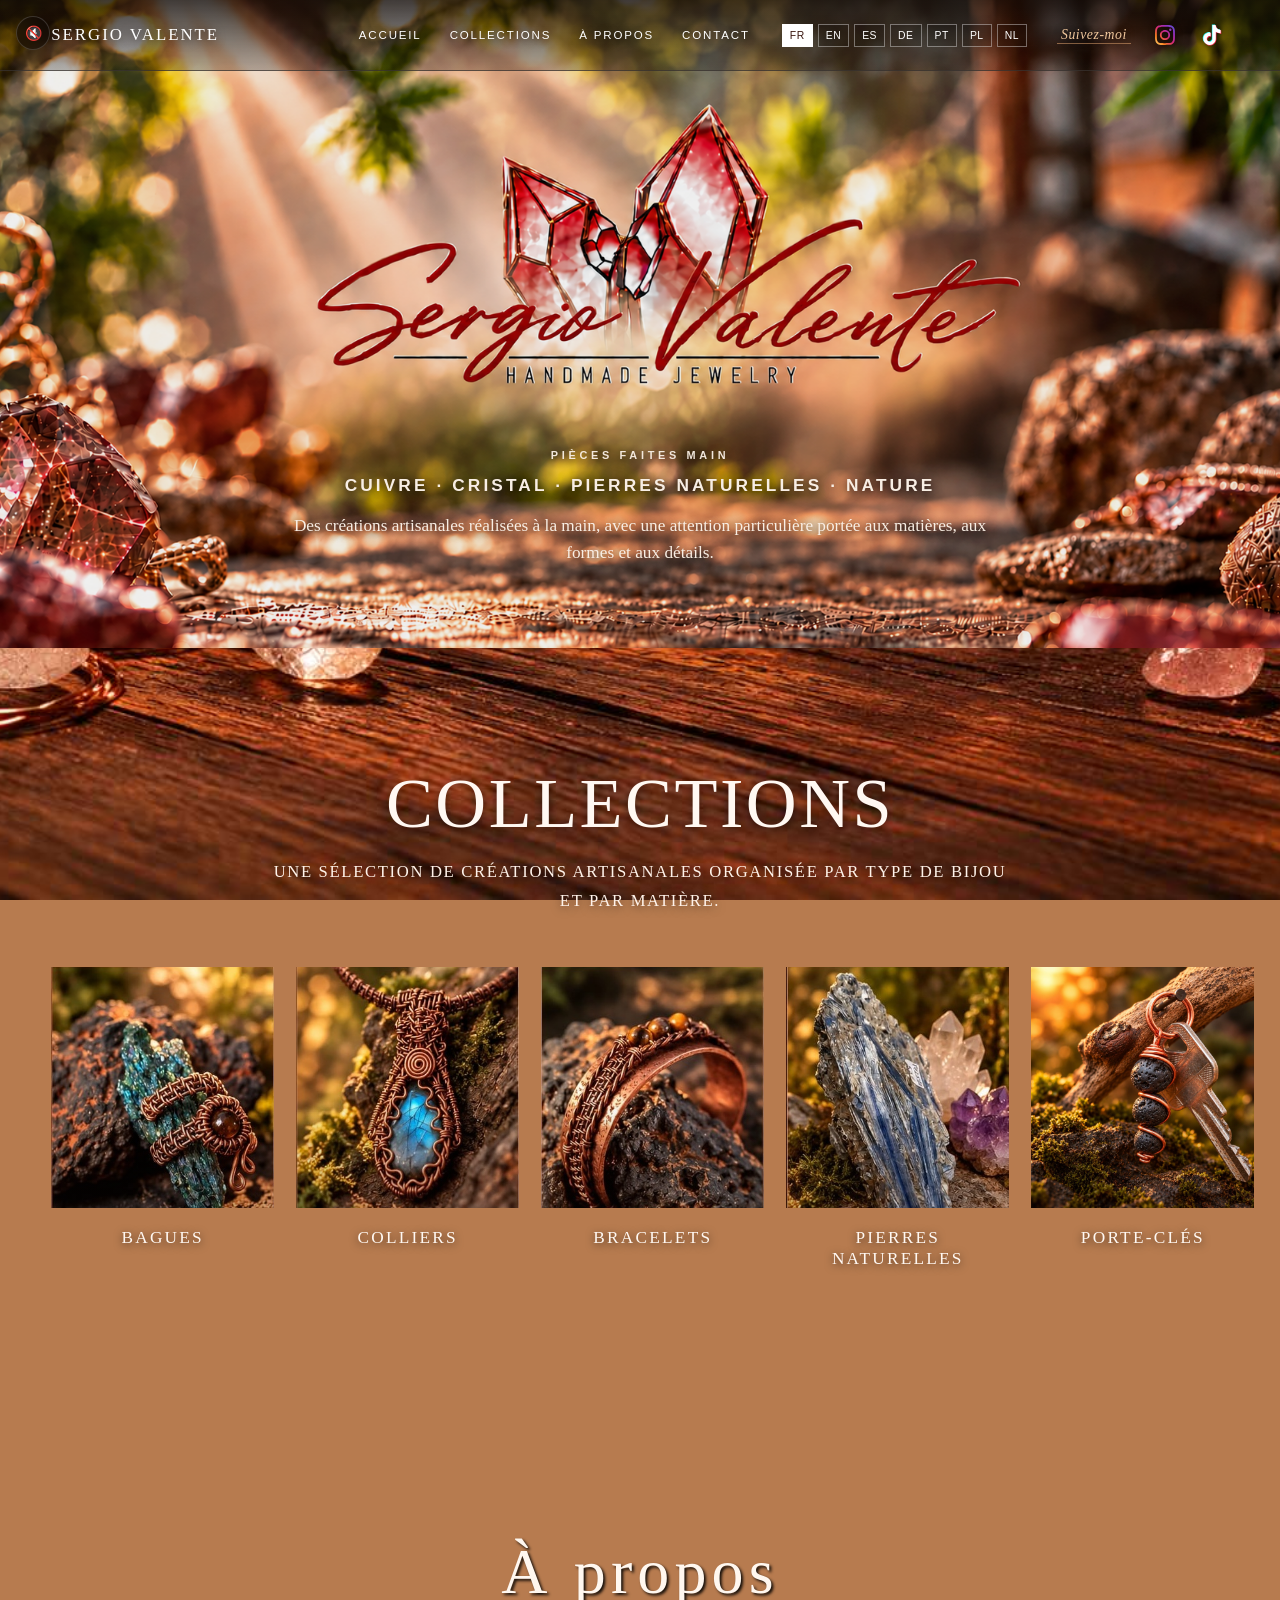
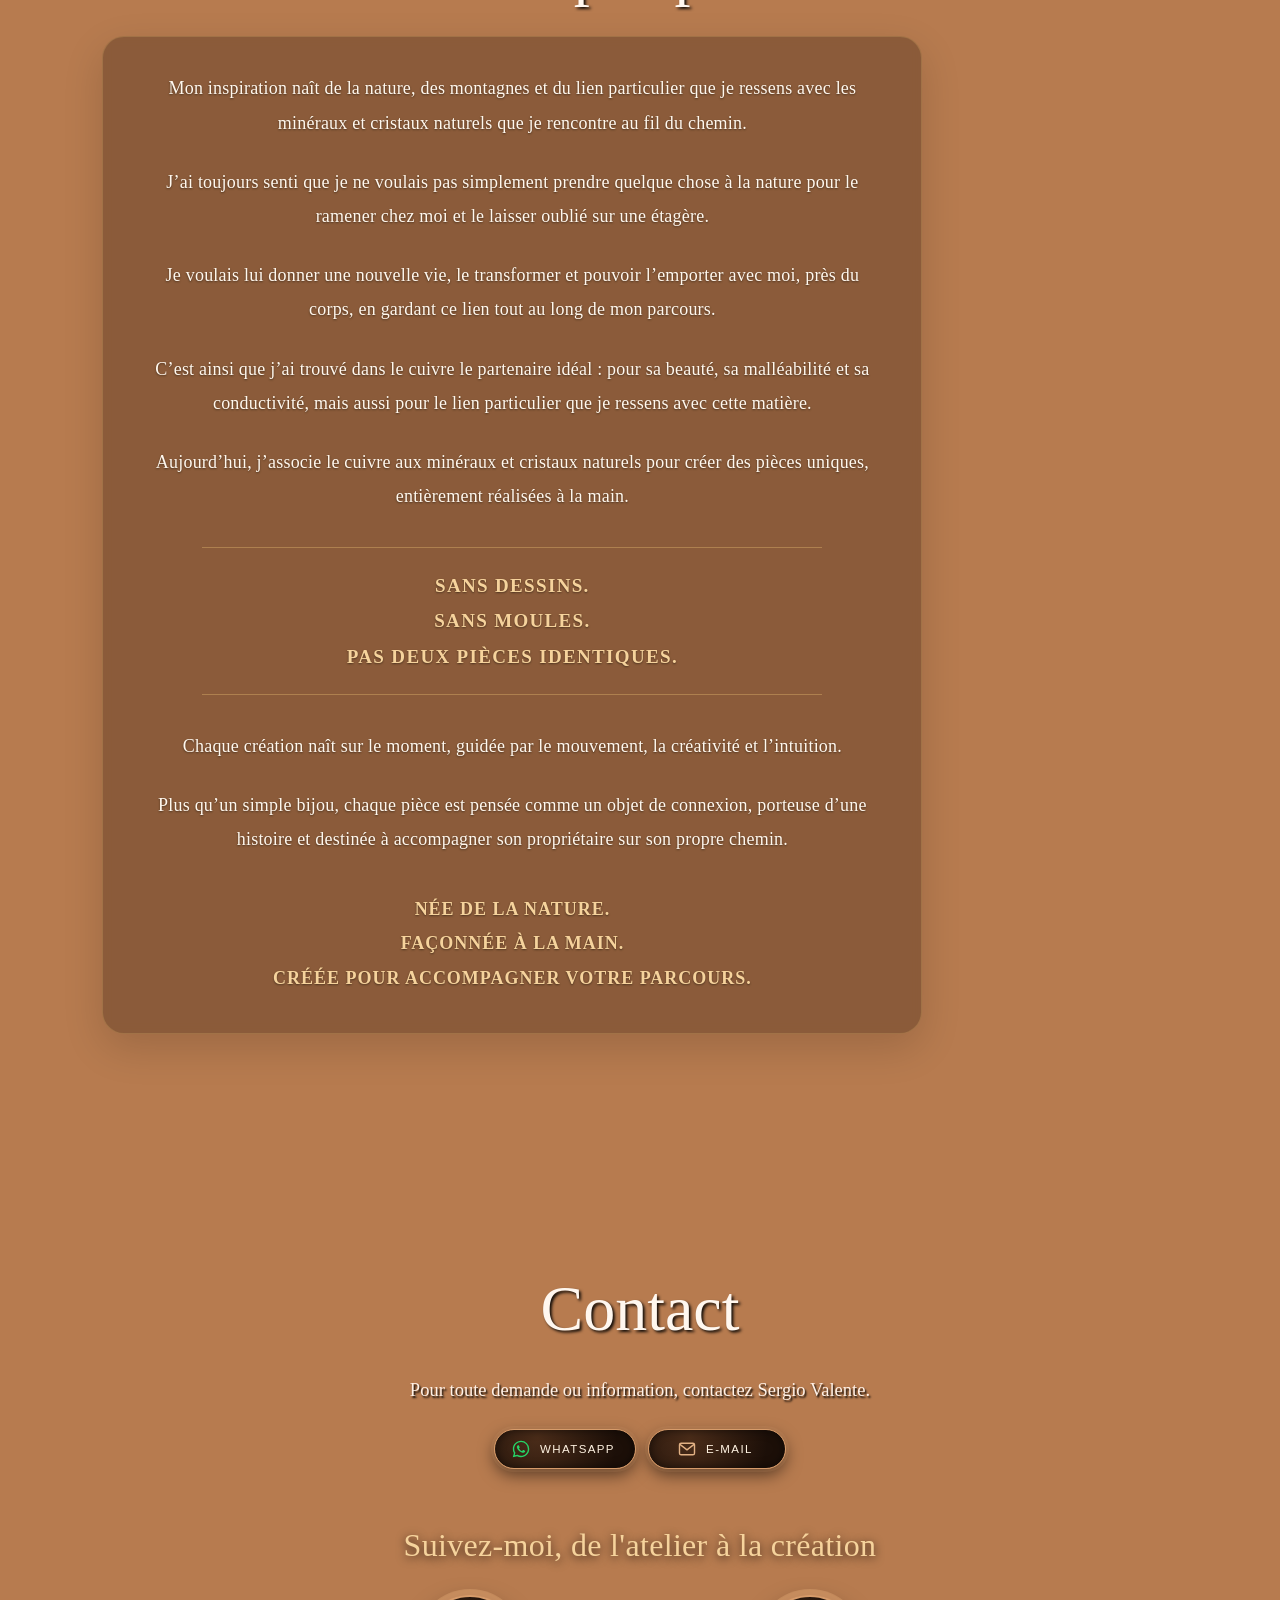
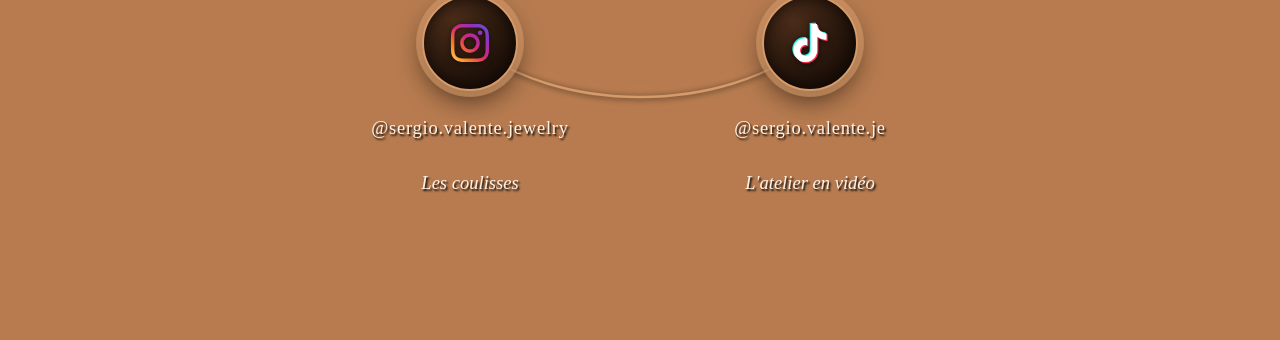
==== commit 84cff131: "Nouveau dossier" ====
--- a/index.html
+++ b/index.html
@@ -6,6 +6,18 @@
     <meta name="google" content="notranslate"/>
     <meta content="width=device-width, initial-scale=1.0" name="viewport"/>
     <title>Sergio Valente — Handmade Jewelry</title>
+    <meta name="description" content="Bijoux artisanaux faits main en cuivre, cristal et pierres naturelles. Pièces uniques créées par Sergio Valente."/>
+    <meta name="theme-color" content="#170c07"/>
+    <meta property="og:type" content="website"/>
+    <meta property="og:site_name" content="Sergio Valente — Handmade Jewelry"/>
+    <meta property="og:title" content="Sergio Valente — Bijoux faits main"/>
+    <meta property="og:description" content="Bijoux artisanaux faits main en cuivre, cristal et pierres naturelles. Pièces uniques créées par Sergio Valente."/>
+    <!-- IMPORTANT : pour que l'aperçu s'affiche sur WhatsApp et les réseaux, remplacez la ligne ci-dessous par l'adresse complète du site, par exemple https://votre-site.fr/images/og-image.jpg -->
+    <meta property="og:image" content="images/og-image.jpg"/>
+    <meta name="twitter:card" content="summary_large_image"/>
+    <link rel="icon" type="image/png" href="favicon.png"/>
+    <link rel="apple-touch-icon" href="apple-touch-icon.png"/>
+    <script src="js/traductions-fiches.js"></script>
     <link href="css/style.css" rel="stylesheet"/>
     <!-- Umami Analytics -->
     <script data-website-id="54931061-fcba-4f20-b32e-ecbffed0f301" defer="" src="https://cloud.umami.is/script.js"></script>
@@ -782,12 +794,12 @@
     </style>
     <script>
         (function () {
-      const UI = {"fr":{"home":"Accueil","collections":"Collections","about":"À propos","contact":"Contact","kicker":"PIÈCES FAITES MAIN","materials":"CUIVRE · CRISTAL · PIERRES NATURELLES · NATURE","intro":"Des créations artisanales réalisées à la main, avec une attention particulière portée aux matières, aux formes et aux détails.","collectionEyebrow":"","collectionsText":"Une sélection de créations artisanales organisée par type de bijou et par matière.","filterAll":"TOUTES LES CRÉATIONS","filterBracelets":"BRACELETS","filterNecklaces":"COLLIERS","filterRings":"BAGUES","filterKeychains":"PORTE-CLÉS","filterStones":"PIERRES","bracelet01Meta":"BRACELET","bracelet01":"Bracelet — Création 01","bracelet01Desc":"Cuivre & pierres naturelles","piece01Meta":"BRACELET · PIERRE NATURELLE","piece01":"Création 01","piece01Desc":"Cuivre tressé & pierres naturelles","piece02Meta":"COLLIER · PIERRE NATURELLE","piece02":"Création 02","piece02Desc":"Cuivre & œil de tigre","piece03Meta":"COLLIER · PIERRE NATURELLE","piece03":"Création 03","piece03Desc":"Cuivre & œil de tigre — détail","piece04Meta":"COLLIER · PIERRE NATURELLE","piece04":"Création 04","piece04Desc":"Collier artisanal & pierres","piece05Meta":"UNIVERS · ATELIER","piece05":"L’univers Sergio Valente","piece05Desc":"Identité, écrin & présentation","viewCreation":"DÉCOUVRIR LA CRÉATION","aboutText":"Un univers de bijoux faits main, pensé autour du cuivre, des cristaux et des pierres naturelles.","aboutP1":"Mon inspiration naît de la nature, des montagnes et du lien particulier que je ressens avec les minéraux et cristaux naturels que je rencontre au fil du chemin.","aboutP2":"J’ai toujours senti que je ne voulais pas simplement prendre quelque chose à la nature pour le ramener chez moi et le laisser oublié sur une étagère.","aboutP3":"Je voulais lui donner une nouvelle vie, le transformer et pouvoir l’emporter avec moi, près du corps, en gardant ce lien tout au long de mon parcours.","aboutP4":"C’est ainsi que j’ai trouvé dans le cuivre le partenaire idéal : pour sa beauté, sa malléabilité et sa conductivité, mais aussi pour le lien particulier que je ressens avec cette matière.","aboutP5":"Aujourd’hui, j’associe le cuivre aux minéraux et cristaux naturels pour créer des pièces uniques, entièrement réalisées à la main.","aboutP6":"SANS DESSINS.\nSANS MOULES.\nPAS DEUX PIÈCES IDENTIQUES.","aboutP7":"Chaque création naît sur le moment, guidée par le mouvement, la créativité et l’intuition.","aboutP8":"Plus qu’un simple bijou, chaque pièce est pensée comme un objet de connexion, porteuse d’une histoire et destinée à accompagner son propriétaire sur son propre chemin.","aboutP9":"NÉE DE LA NATURE.\nFAÇONNÉE À LA MAIN.\nCRÉÉE POUR ACCOMPAGNER VOTRE PARCOURS.","contactText":"Pour toute demande ou information, contactez Sergio Valente.","creationDetails":"CRÉATION","orderWhatsapp":"COMMANDER SUR WHATSAPP","clickToClose":"Cliquer en dehors pour fermer","whatsappNote":"Commande directe par WhatsApp"},"en":{"home":"Home","collections":"Collections","about":"About","contact":"Contact","kicker":"HANDMADE PIECES","materials":"COPPER · CRYSTAL · NATURAL STONES · NATURE","intro":"Handcrafted creations made with particular attention to materials, shapes and details.","collectionEyebrow":"","collectionsText":"A selection of handcrafted creations organized by jewelry type and material.","filterAll":"ALL CREATIONS","filterBracelets":"BRACELETS","filterNecklaces":"NECKLACES","filterRings":"RINGS","filterKeychains":"KEYCHAINS","filterStones":"STONES","bracelet01Meta":"BRACELET","bracelet01":"Bracelet — Creation 01","bracelet01Desc":"Copper & natural stones","piece01Meta":"BRACELET · NATURAL STONE","piece01":"Creation 01","piece01Desc":"Braided copper & natural stones","piece02Meta":"NECKLACE · NATURAL STONE","piece02":"Creation 02","piece02Desc":"Copper & tiger’s eye","piece03Meta":"NECKLACE · NATURAL STONE","piece03":"Creation 03","piece03Desc":"Copper & tiger’s eye — detail","piece04Meta":"NECKLACE · NATURAL STONE","piece04":"Creation 04","piece04Desc":"Handcrafted necklace & stones","piece05Meta":"UNIVERSE · ATELIER","piece05":"The Sergio Valente universe","piece05Desc":"Identity, presentation & setting","viewCreation":"DISCOVER THE CREATION","aboutText":"A handmade jewelry universe built around copper, crystals and natural stones.","aboutP1":"My inspiration comes from nature, the mountains, and the special connection I feel with the natural minerals and crystals I encounter along the way.","aboutP2":"I have always felt that I did not simply want to take something from nature, bring it home, and leave it forgotten on a shelf.","aboutP3":"I wanted to give it a new life, transform it, and carry it with me, close to the body, keeping that connection throughout my journey.","aboutP4":"That is how I found copper to be the ideal partner: for its beauty, malleability and conductivity, but also for the special connection I feel with this material.","aboutP5":"Today, I combine copper with natural minerals and crystals to create unique pieces, entirely handmade.","aboutP6":"NO DESIGNS.\nNO MOLDS.\nNO TWO PIECES ARE THE SAME.","aboutP7":"Each creation is born in the moment, guided by movement, creativity and intuition.","aboutP8":"More than a simple piece of jewelry, each creation is conceived as an object of connection, carrying a story and intended to accompany its owner on their own journey.","aboutP9":"BORN FROM NATURE.\nSHAPED BY HAND.\nCREATED TO ACCOMPANY YOUR JOURNEY.","contactText":"For any request or information, please contact Sergio Valente.","creationDetails":"CREATION","orderWhatsapp":"ORDER ON WHATSAPP","clickToClose":"Click outside to close","whatsappNote":"Direct order via WhatsApp"},"es":{"home":"Inicio","collections":"Colecciones","about":"Sobre mí","contact":"Contacto","kicker":"PIEZAS HECHAS A MANO","materials":"COBRE · CRISTAL · PIEDRAS NATURALES · NATURALEZA","intro":"Creaciones artesanales realizadas a mano, con especial atención a los materiales, las formas y los detalles.","collectionEyebrow":"","collectionsText":"Una selección de creaciones artesanales organizada por tipo de joya y material.","filterAll":"TODAS LAS CREACIONES","filterBracelets":"PULSERAS","filterNecklaces":"COLLARES","filterRings":"ANILLOS","filterKeychains":"LLAVEROS","filterStones":"PIEDRAS","bracelet01Meta":"PULSERA","bracelet01":"Pulsera — Creación 01","bracelet01Desc":"Cobre y piedras naturales","piece01Meta":"PULSERA · PIEDRA NATURAL","piece01":"Creación 01","piece01Desc":"Cobre trenzado y piedras naturales","piece02Meta":"COLLAR · PIEDRA NATURAL","piece02":"Creación 02","piece02Desc":"Cobre y ojo de tigre","piece03Meta":"COLLAR · PIEDRA NATURAL","piece03":"Creación 03","piece03Desc":"Cobre y ojo de tigre — detalle","piece04Meta":"COLLAR · PIEDRA NATURAL","piece04":"Creación 04","piece04Desc":"Collar artesanal y piedras","piece05Meta":"UNIVERSO · TALLER","piece05":"El universo Sergio Valente","piece05Desc":"Identidad, presentación y entorno","viewCreation":"DESCUBRIR LA CREACIÓN","aboutText":"Un universo de joyería hecha a mano, creado alrededor del cobre, los cristales y las piedras naturales.","aboutP1":"Mi inspiración nace de la naturaleza, de las montañas y del vínculo especial que siento con los minerales y cristales naturales que encuentro a lo largo del camino.","aboutP2":"Siempre he sentido que no quería simplemente tomar algo de la naturaleza, llevarlo a casa y dejarlo olvidado en una estantería.","aboutP3":"Quería darle una nueva vida, transformarlo y poder llevarlo conmigo, cerca del cuerpo, manteniendo ese vínculo a lo largo de mi camino.","aboutP4":"Así fue como encontré en el cobre el compañero ideal: por su belleza, maleabilidad y conductividad, pero también por la conexión especial que siento con esta materia.","aboutP5":"Hoy, uno el cobre a minerales y cristales naturales para crear piezas únicas, totalmente hechas a mano.","aboutP6":"SIN DISEÑOS.\nSIN MOLDES.\nNO HAY DOS PIEZAS IGUALES.","aboutP7":"Cada creación nace en el momento, guiada por el movimiento, la creatividad y la intuición.","aboutP8":"Más que una simple joya, cada pieza está concebida como un objeto de conexión, portador de una historia y destinado a acompañar a su propietario en su propio camino.","aboutP9":"NACIDA DE LA NATURALEZA.\nMOLDEADA A MANO.\nCREADA PARA ACOMPAÑAR TU CAMINO.","contactText":"Para cualquier solicitud o información, contacte con Sergio Valente.","creationDetails":"CREACIÓN","orderWhatsapp":"PEDIR POR WHATSAPP","clickToClose":"Haga clic fuera para cerrar","whatsappNote":"Pedido directo por WhatsApp"},"de":{"home":"Startseite","collections":"Kollektionen","about":"Über mich","contact":"Kontakt","kicker":"HANDGEFERTIGTE STÜCKE","materials":"KUPFER · KRISTALL · NATURSTEINE · NATUR","intro":"Handgefertigte Kreationen mit besonderer Aufmerksamkeit für Materialien, Formen und Details.","collectionEyebrow":"","collectionsText":"Eine Auswahl handgefertigter Kreationen, geordnet nach Schmuckart und Material.","filterAll":"ALLE KREATIONEN","filterBracelets":"ARMBÄNDER","filterNecklaces":"HALSKETTEN","filterRings":"RINGE","filterKeychains":"SCHLÜSSELANHÄNGER","filterStones":"STEINE","bracelet01Meta":"ARMBAND","bracelet01":"Armband — Kreation 01","bracelet01Desc":"Kupfer & Natursteine","piece01Meta":"ARMBAND · NATURSTEIN","piece01":"Kreation 01","piece01Desc":"Geflochtenes Kupfer & Natursteine","piece02Meta":"HALSKETTE · NATURSTEIN","piece02":"Kreation 02","piece02Desc":"Kupfer & Tigerauge","piece03Meta":"HALSKETTE · NATURSTEIN","piece03":"Kreation 03","piece03Desc":"Kupfer & Tigerauge — Detail","piece04Meta":"HALSKETTE · NATURSTEIN","piece04":"Kreation 04","piece04Desc":"Handgefertigte Halskette & Steine","piece05Meta":"UNIVERSUM · WERKSTATT","piece05":"Das Sergio-Valente-Universum","piece05Desc":"Identität, Präsentation & Ambiente","viewCreation":"KREATION ENTDECKEN","aboutText":"Eine Welt handgefertigten Schmucks rund um Kupfer, Kristalle und Natursteine.","aboutP1":"Meine Inspiration entsteht aus der Natur, den Bergen und der besonderen Verbindung, die ich zu den natürlichen Mineralien und Kristallen empfinde, denen ich auf meinem Weg begegne.","aboutP2":"Ich hatte immer das Gefühl, dass ich nicht einfach etwas aus der Natur nehmen, mit nach Hause bringen und vergessen in einem Regal liegen lassen wollte.","aboutP3":"Ich wollte ihm neues Leben geben, es verwandeln und bei mir tragen können, nah am Körper, um diese Verbindung auf meiner Reise zu bewahren.","aboutP4":"So fand ich im Kupfer den idealen Partner: wegen seiner Schönheit, Formbarkeit und Leitfähigkeit, aber auch wegen der besonderen Verbindung, die ich zu diesem Material empfinde.","aboutP5":"Heute verbinde ich Kupfer mit natürlichen Mineralien und Kristallen, um einzigartige, vollständig handgefertigte Stücke zu schaffen.","aboutP6":"OHNE ENTWÜRFE.\nOHNE FORMEN.\nKEINE ZWEI STÜCKE SIND GLEICH.","aboutP7":"Jede Kreation entsteht im Moment, geleitet von Bewegung, Kreativität und Intuition.","aboutP8":"Mehr als nur ein Schmuckstück ist jedes Stück als Objekt der Verbindung gedacht, das eine Geschichte trägt und seinen Besitzer auf seinem eigenen Weg begleiten soll.","aboutP9":"AUS DER NATUR GEBOREN.\nVON HAND GEFORMT.\nGESCHAFFEN, UM DEINEN WEG ZU BEGLEITEN.","contactText":"Für Fragen oder Informationen kontaktieren Sie Sergio Valente.","creationDetails":"KREATION","orderWhatsapp":"ÜBER WHATSAPP BESTELLEN","clickToClose":"Zum Schließen außerhalb klicken","whatsappNote":"Direktbestellung über WhatsApp"},"pt":{"home":"Início","collections":"Coleções","about":"Sobre mim","contact":"Contacto","kicker":"PEÇAS FEITAS À MÃO","materials":"COBRE · CRISTAL · PEDRAS NATURAIS · NATUREZA","intro":"Criações artesanais feitas à mão, com especial atenção aos materiais, às formas e aos detalhes.","collectionEyebrow":"","collectionsText":"Uma seleção de criações artesanais organizada por tipo de joia e material.","filterAll":"TODAS AS CRIAÇÕES","filterBracelets":"PULSEIRAS","filterNecklaces":"COLARES","filterRings":"ANÉIS","filterKeychains":"PORTA-CHAVES","filterStones":"PEDRAS","bracelet01Meta":"PULSEIRA","bracelet01":"Pulseira — Criação 01","bracelet01Desc":"Cobre e pedras naturais","piece01Meta":"PULSEIRA · PEDRA NATURAL","piece01":"Criação 01","piece01Desc":"Cobre entrançado e pedras naturais","piece02Meta":"COLAR · PEDRA NATURAL","piece02":"Criação 02","piece02Desc":"Cobre e olho de tigre","piece03Meta":"COLAR · PEDRA NATURAL","piece03":"Criação 03","piece03Desc":"Cobre e olho de tigre — detalhe","piece04Meta":"COLAR · PEDRA NATURAL","piece04":"Criação 04","piece04Desc":"Colar artesanal e pedras","piece05Meta":"UNIVERSO · ATELIÊ","piece05":"O universo Sergio Valente","piece05Desc":"Identidade, apresentação e ambiente","viewCreation":"DESCOBRIR A CRIAÇÃO","aboutText":"Um universo de joias feitas à mão, pensado em torno do cobre, cristais e pedras naturais.","aboutP1":"A minha inspiração nasce da natureza, das montanhas e da ligação especial que sinto pelos minerais e cristais naturais que encontro ao longo do caminho.","aboutP2":"Sempre senti que não queria simplesmente retirar algo da natureza, levá-lo para casa e deixá-lo esquecido numa prateleira.","aboutP3":"Queria dar-lhe uma nova vida, transformá-lo e poder levá-lo comigo, junto ao corpo, mantendo essa ligação ao longo do meu percurso.","aboutP4":"Foi assim que encontrei no cobre o parceiro ideal: pela sua beleza, maleabilidade e condutividade, mas também pela ligação especial que sinto com este material.","aboutP5":"Hoje, associo o cobre a minerais e cristais naturais para criar peças únicas, totalmente feitas à mão.","aboutP6":"SEM DESENHOS.\nSEM MOLDES.\nNÃO HÁ DUAS PEÇAS IGUAIS.","aboutP7":"Cada criação nasce no momento, guiada pelo movimento, pela criatividade e pela intuição.","aboutP8":"Mais do que uma simples joia, cada peça é pensada como um objeto de ligação, portador de uma história e destinado a acompanhar o seu proprietário no seu próprio caminho.","aboutP9":"NASCIDA DA NATUREZA.\nFEITA À MÃO.\nCRIADA PARA ACOMPANHAR A SUA JORNADA.","contactText":"Para qualquer pedido ou informação, contacte Sergio Valente.","creationDetails":"CRIAÇÃO","orderWhatsapp":"ENCOMENDAR PELO WHATSAPP","clickToClose":"Clique fora para fechar","whatsappNote":"Encomenda direta pelo WhatsApp"},"pl":{"home":"Strona główna","collections":"Kolekcje","about":"O mnie","contact":"Kontakt","kicker":"RĘCZNIE WYKONANA BIŻUTERIA","materials":"MIEDŹ · KRYSZTAŁ · KAMIENIE NATURALNE · NATURA","intro":"Ręcznie wykonane kreacje, ze szczególną dbałością o materiały, formy i detale.","collectionEyebrow":"","collectionsText":"Wybór ręcznie wykonanych kreacji uporządkowanych według rodzaju biżuterii i materiału.","filterAll":"WSZYSTKIE KREACJE","filterBracelets":"BRANSOLETKI","filterNecklaces":"NASZYJNIKI","filterRings":"PIERŚCIONKI","filterKeychains":"BRELOKI","filterStones":"KAMIENIE","bracelet01Meta":"BRANSOLETKA","bracelet01":"Bransoletka — Kreacja 01","bracelet01Desc":"Miedź i kamienie naturalne","piece01Meta":"BRANSOLETKA · KAMIEŃ NATURALNY","piece01":"Kreacja 01","piece01Desc":"Pleciona miedź i kamienie naturalne","piece02Meta":"NASZYJNIK · KAMIEŃ NATURALNY","piece02":"Kreacja 02","piece02Desc":"Miedź i tygrysie oko","piece03Meta":"NASZYJNIK · KAMIEŃ NATURALNY","piece03":"Kreacja 03","piece03Desc":"Miedź i tygrysie oko — detal","piece04Meta":"NASZYJNIK · KAMIEŃ NATURALNY","piece04":"Kreacja 04","piece04Desc":"Ręcznie wykonany naszyjnik i kamienie","piece05Meta":"UNIWERSUM · PRACOWNIA","piece05":"Świat Sergio Valente","piece05Desc":"Tożsamość, prezentacja i oprawa","viewCreation":"ODKRYJ KREACJĘ","aboutText":"Świat ręcznie wykonywanej biżuterii oparty na miedzi, kryształach i kamieniach naturalnych.","aboutP1":"Moja inspiracja rodzi się z natury, z gór i ze szczególnej więzi, którą czuję z naturalnymi minerałami i kryształami spotykanymi na mojej drodze.","aboutP2":"Zawsze czułem, że nie chcę po prostu zabierać czegoś z natury do domu i zostawiać tego zapomnianego na półce.","aboutP3":"Chciałem nadać temu nowe życie, przekształcić to i móc nosić przy sobie, blisko ciała, zachowując tę więź podczas swojej podróży.","aboutP4":"Właśnie dlatego znalazłem w miedzi idealnego partnera: ze względu na jej piękno, plastyczność i przewodnictwo, ale także na szczególną więź, którą czuję z tym materiałem.","aboutP5":"Dziś łączę miedź z naturalnymi minerałami i kryształami, tworząc wyjątkowe, w całości ręcznie wykonane dzieła.","aboutP6":"BEZ PROJEKTÓW.\nBEZ FORM.\nNIE MA DWÓCH IDENTYCZNYCH EGZEMPLARZY.","aboutP7":"Każda kreacja powstaje w danym momencie, prowadzona przez ruch, kreatywność i intuicję.","aboutP8":"To coś więcej niż zwykła biżuteria — każdy przedmiot jest pomyślany jako obiekt więzi, niosący historię i przeznaczony do towarzyszenia właścicielowi na jego własnej drodze.","aboutP9":"ZRODZONA Z NATURY.\nUFORMOWANA RĘCZNIE.\nSTWORZONA, BY TOWARZYSZYĆ TWOJEJ DRODZE.","contactText":"W sprawie pytań lub informacji skontaktuj się z Sergio Valente.","creationDetails":"KREACJA","orderWhatsapp":"ZAMÓW PRZEZ WHATSAPP","clickToClose":"Kliknij poza oknem, aby zamknąć","whatsappNote":"Bezpośrednie zamówienie przez WhatsApp"}};
-      const CATEGORY = {"fr": {"pulseiras": "BRACELET", "pendentes": "COLLIER", "aneis": "BAGUE", "porta-chaves": "PORTE-CLÉS", "pedras-naturais": "PIERRE"}, "en": {"pulseiras": "BRACELET", "pendentes": "NECKLACE", "aneis": "RING", "porta-chaves": "KEYCHAIN", "pedras-naturais": "STONE"}, "es": {"pulseiras": "PULSERA", "pendentes": "COLLAR", "aneis": "ANILLO", "porta-chaves": "LLAVERO", "pedras-naturais": "PIEDRA"}, "de": {"pulseiras": "ARMBAND", "pendentes": "HALSKETTE", "aneis": "RING", "porta-chaves": "SCHLÜSSELANHÄNGER", "pedras-naturais": "STEIN"}, "pt": {"pulseiras": "PULSEIRA", "pendentes": "COLAR", "aneis": "ANEL", "porta-chaves": "PORTA-CHAVES", "pedras-naturais": "PEDRA"}, "pl": {"pulseiras": "BRANSOLETKA", "pendentes": "NASZYJNIK", "aneis": "PIERŚCIONEK", "porta-chaves": "BRELOK", "pedras-naturais": "KAMIEŃ"}};
-      const TITLE = {"fr": {"pulseiras": "Bracelet", "pendentes": "Collier", "aneis": "Bague", "porta-chaves": "Porte-clés", "pedras-naturais": "Pierre"}, "en": {"pulseiras": "Bracelet", "pendentes": "Necklace", "aneis": "Ring", "porta-chaves": "Keychain", "pedras-naturais": "Stone"}, "es": {"pulseiras": "Pulsera", "pendentes": "Collar", "aneis": "Anillo", "porta-chaves": "Llavero", "pedras-naturais": "Piedra"}, "de": {"pulseiras": "Armband", "pendentes": "Halskette", "aneis": "Ring", "porta-chaves": "Schlüsselanhänger", "pedras-naturais": "Stein"}, "pt": {"pulseiras": "Pulseira", "pendentes": "Colar", "aneis": "Anel", "porta-chaves": "Porta-chaves", "pedras-naturais": "Pedra"}, "pl": {"pulseiras": "Bransoletka", "pendentes": "Naszyjnik", "aneis": "Pierścionek", "porta-chaves": "Brelok", "pedras-naturais": "Kamień"}};
-      const DESC = {"fr": "Création artisanale", "en": "Handcrafted creation", "es": "Creación artesanal", "de": "Handgefertigte Kreation", "pt": "Criação artesanal", "pl": "Ręcznie wykonana kreacja"};
-      const PAGE_TITLES = {"fr": "Sergio Valente — Bijoux faits main", "en": "Sergio Valente — Handmade Jewelry", "es": "Sergio Valente — Joyería artesanal", "de": "Sergio Valente — Handgefertigter Schmuck", "pt": "Sergio Valente — Joias feitas à mão", "pl": "Sergio Valente — Ręcznie wykonana biżuteria"};
-      const ATTR_LABELS = {"fr": {"languages": "Langues", "social": "Réseaux sociaux", "categories": "Catégories de bijoux"}, "en": {"languages": "Languages", "social": "Social media", "categories": "Jewelry categories"}, "es": {"languages": "Idiomas", "social": "Redes sociales", "categories": "Categorías de joyería"}, "de": {"languages": "Sprachen", "social": "Soziale Netzwerke", "categories": "Schmuckkategorien"}, "pt": {"languages": "Idiomas", "social": "Redes sociais", "categories": "Categorias de joias"}, "pl": {"languages": "Języki", "social": "Media społecznościowe", "categories": "Kategorie biżuterii"}};
+      const UI = {"fr": {"home": "Accueil", "collections": "Collections", "about": "À propos", "contact": "Contact", "kicker": "PIÈCES FAITES MAIN", "materials": "CUIVRE · CRISTAL · PIERRES NATURELLES · NATURE", "intro": "Des créations artisanales réalisées à la main, avec une attention particulière portée aux matières, aux formes et aux détails.", "collectionEyebrow": "", "collectionsText": "Une sélection de créations artisanales organisée par type de bijou et par matière.", "filterAll": "TOUTES LES CRÉATIONS", "filterBracelets": "BRACELETS", "filterNecklaces": "COLLIERS", "filterRings": "BAGUES", "filterKeychains": "PORTE-CLÉS", "filterStones": "PIERRES", "bracelet01Meta": "BRACELET", "bracelet01": "Bracelet — Création 01", "bracelet01Desc": "Cuivre & pierres naturelles", "piece01Meta": "BRACELET · PIERRE NATURELLE", "piece01": "Création 01", "piece01Desc": "Cuivre tressé & pierres naturelles", "piece02Meta": "COLLIER · PIERRE NATURELLE", "piece02": "Création 02", "piece02Desc": "Cuivre & œil de tigre", "piece03Meta": "COLLIER · PIERRE NATURELLE", "piece03": "Création 03", "piece03Desc": "Cuivre & œil de tigre — détail", "piece04Meta": "COLLIER · PIERRE NATURELLE", "piece04": "Création 04", "piece04Desc": "Collier artisanal & pierres", "piece05Meta": "UNIVERS · ATELIER", "piece05": "L’univers Sergio Valente", "piece05Desc": "Identité, écrin & présentation", "viewCreation": "DÉCOUVRIR LA CRÉATION", "aboutText": "Un univers de bijoux faits main, pensé autour du cuivre, des cristaux et des pierres naturelles.", "aboutP1": "Mon inspiration naît de la nature, des montagnes et du lien particulier que je ressens avec les minéraux et cristaux naturels que je rencontre au fil du chemin.", "aboutP2": "J’ai toujours senti que je ne voulais pas simplement prendre quelque chose à la nature pour le ramener chez moi et le laisser oublié sur une étagère.", "aboutP3": "Je voulais lui donner une nouvelle vie, le transformer et pouvoir l’emporter avec moi, près du corps, en gardant ce lien tout au long de mon parcours.", "aboutP4": "C’est ainsi que j’ai trouvé dans le cuivre le partenaire idéal : pour sa beauté, sa malléabilité et sa conductivité, mais aussi pour le lien particulier que je ressens avec cette matière.", "aboutP5": "Aujourd’hui, j’associe le cuivre aux minéraux et cristaux naturels pour créer des pièces uniques, entièrement réalisées à la main.", "aboutP6": "SANS DESSINS.\nSANS MOULES.\nPAS DEUX PIÈCES IDENTIQUES.", "aboutP7": "Chaque création naît sur le moment, guidée par le mouvement, la créativité et l’intuition.", "aboutP8": "Plus qu’un simple bijou, chaque pièce est pensée comme un objet de connexion, porteuse d’une histoire et destinée à accompagner son propriétaire sur son propre chemin.", "aboutP9": "NÉE DE LA NATURE.\nFAÇONNÉE À LA MAIN.\nCRÉÉE POUR ACCOMPAGNER VOTRE PARCOURS.", "contactText": "Pour toute demande ou information, contactez Sergio Valente.", "creationDetails": "CRÉATION", "orderWhatsapp": "COMMANDER SUR WHATSAPP", "clickToClose": "Cliquer en dehors pour fermer", "whatsappNote": "Commande directe par WhatsApp"}, "en": {"home": "Home", "collections": "Collections", "about": "About", "contact": "Contact", "kicker": "HANDMADE PIECES", "materials": "COPPER · CRYSTAL · NATURAL STONES · NATURE", "intro": "Handcrafted creations made with particular attention to materials, shapes and details.", "collectionEyebrow": "", "collectionsText": "A selection of handcrafted creations organized by jewelry type and material.", "filterAll": "ALL CREATIONS", "filterBracelets": "BRACELETS", "filterNecklaces": "NECKLACES", "filterRings": "RINGS", "filterKeychains": "KEYCHAINS", "filterStones": "STONES", "bracelet01Meta": "BRACELET", "bracelet01": "Bracelet — Creation 01", "bracelet01Desc": "Copper & natural stones", "piece01Meta": "BRACELET · NATURAL STONE", "piece01": "Creation 01", "piece01Desc": "Braided copper & natural stones", "piece02Meta": "NECKLACE · NATURAL STONE", "piece02": "Creation 02", "piece02Desc": "Copper & tiger’s eye", "piece03Meta": "NECKLACE · NATURAL STONE", "piece03": "Creation 03", "piece03Desc": "Copper & tiger’s eye — detail", "piece04Meta": "NECKLACE · NATURAL STONE", "piece04": "Creation 04", "piece04Desc": "Handcrafted necklace & stones", "piece05Meta": "UNIVERSE · ATELIER", "piece05": "The Sergio Valente universe", "piece05Desc": "Identity, presentation & setting", "viewCreation": "DISCOVER THE CREATION", "aboutText": "A handmade jewelry universe built around copper, crystals and natural stones.", "aboutP1": "My inspiration comes from nature, the mountains, and the special connection I feel with the natural minerals and crystals I encounter along the way.", "aboutP2": "I have always felt that I did not simply want to take something from nature, bring it home, and leave it forgotten on a shelf.", "aboutP3": "I wanted to give it a new life, transform it, and carry it with me, close to the body, keeping that connection throughout my journey.", "aboutP4": "That is how I found copper to be the ideal partner: for its beauty, malleability and conductivity, but also for the special connection I feel with this material.", "aboutP5": "Today, I combine copper with natural minerals and crystals to create unique pieces, entirely handmade.", "aboutP6": "NO DESIGNS.\nNO MOLDS.\nNO TWO PIECES ARE THE SAME.", "aboutP7": "Each creation is born in the moment, guided by movement, creativity and intuition.", "aboutP8": "More than a simple piece of jewelry, each creation is conceived as an object of connection, carrying a story and intended to accompany its owner on their own journey.", "aboutP9": "BORN FROM NATURE.\nSHAPED BY HAND.\nCREATED TO ACCOMPANY YOUR JOURNEY.", "contactText": "For any request or information, please contact Sergio Valente.", "creationDetails": "CREATION", "orderWhatsapp": "ORDER ON WHATSAPP", "clickToClose": "Click outside to close", "whatsappNote": "Direct order via WhatsApp"}, "es": {"home": "Inicio", "collections": "Colecciones", "about": "Sobre mí", "contact": "Contacto", "kicker": "PIEZAS HECHAS A MANO", "materials": "COBRE · CRISTAL · PIEDRAS NATURALES · NATURALEZA", "intro": "Creaciones artesanales realizadas a mano, con especial atención a los materiales, las formas y los detalles.", "collectionEyebrow": "", "collectionsText": "Una selección de creaciones artesanales organizada por tipo de joya y material.", "filterAll": "TODAS LAS CREACIONES", "filterBracelets": "PULSERAS", "filterNecklaces": "COLLARES", "filterRings": "ANILLOS", "filterKeychains": "LLAVEROS", "filterStones": "PIEDRAS", "bracelet01Meta": "PULSERA", "bracelet01": "Pulsera — Creación 01", "bracelet01Desc": "Cobre y piedras naturales", "piece01Meta": "PULSERA · PIEDRA NATURAL", "piece01": "Creación 01", "piece01Desc": "Cobre trenzado y piedras naturales", "piece02Meta": "COLLAR · PIEDRA NATURAL", "piece02": "Creación 02", "piece02Desc": "Cobre y ojo de tigre", "piece03Meta": "COLLAR · PIEDRA NATURAL", "piece03": "Creación 03", "piece03Desc": "Cobre y ojo de tigre — detalle", "piece04Meta": "COLLAR · PIEDRA NATURAL", "piece04": "Creación 04", "piece04Desc": "Collar artesanal y piedras", "piece05Meta": "UNIVERSO · TALLER", "piece05": "El universo Sergio Valente", "piece05Desc": "Identidad, presentación y entorno", "viewCreation": "DESCUBRIR LA CREACIÓN", "aboutText": "Un universo de joyería hecha a mano, creado alrededor del cobre, los cristales y las piedras naturales.", "aboutP1": "Mi inspiración nace de la naturaleza, de las montañas y del vínculo especial que siento con los minerales y cristales naturales que encuentro a lo largo del camino.", "aboutP2": "Siempre he sentido que no quería simplemente tomar algo de la naturaleza, llevarlo a casa y dejarlo olvidado en una estantería.", "aboutP3": "Quería darle una nueva vida, transformarlo y poder llevarlo conmigo, cerca del cuerpo, manteniendo ese vínculo a lo largo de mi camino.", "aboutP4": "Así fue como encontré en el cobre el compañero ideal: por su belleza, maleabilidad y conductividad, pero también por la conexión especial que siento con esta materia.", "aboutP5": "Hoy, uno el cobre a minerales y cristales naturales para crear piezas únicas, totalmente hechas a mano.", "aboutP6": "SIN DISEÑOS.\nSIN MOLDES.\nNO HAY DOS PIEZAS IGUALES.", "aboutP7": "Cada creación nace en el momento, guiada por el movimiento, la creatividad y la intuición.", "aboutP8": "Más que una simple joya, cada pieza está concebida como un objeto de conexión, portador de una historia y destinado a acompañar a su propietario en su propio camino.", "aboutP9": "NACIDA DE LA NATURALEZA.\nMOLDEADA A MANO.\nCREADA PARA ACOMPAÑAR TU CAMINO.", "contactText": "Para cualquier solicitud o información, contacte con Sergio Valente.", "creationDetails": "CREACIÓN", "orderWhatsapp": "PEDIR POR WHATSAPP", "clickToClose": "Haga clic fuera para cerrar", "whatsappNote": "Pedido directo por WhatsApp"}, "de": {"home": "Startseite", "collections": "Kollektionen", "about": "Über mich", "contact": "Kontakt", "kicker": "HANDGEFERTIGTE STÜCKE", "materials": "KUPFER · KRISTALL · NATURSTEINE · NATUR", "intro": "Handgefertigte Kreationen mit besonderer Aufmerksamkeit für Materialien, Formen und Details.", "collectionEyebrow": "", "collectionsText": "Eine Auswahl handgefertigter Kreationen, geordnet nach Schmuckart und Material.", "filterAll": "ALLE KREATIONEN", "filterBracelets": "ARMBÄNDER", "filterNecklaces": "HALSKETTEN", "filterRings": "RINGE", "filterKeychains": "SCHLÜSSELANHÄNGER", "filterStones": "STEINE", "bracelet01Meta": "ARMBAND", "bracelet01": "Armband — Kreation 01", "bracelet01Desc": "Kupfer & Natursteine", "piece01Meta": "ARMBAND · NATURSTEIN", "piece01": "Kreation 01", "piece01Desc": "Geflochtenes Kupfer & Natursteine", "piece02Meta": "HALSKETTE · NATURSTEIN", "piece02": "Kreation 02", "piece02Desc": "Kupfer & Tigerauge", "piece03Meta": "HALSKETTE · NATURSTEIN", "piece03": "Kreation 03", "piece03Desc": "Kupfer & Tigerauge — Detail", "piece04Meta": "HALSKETTE · NATURSTEIN", "piece04": "Kreation 04", "piece04Desc": "Handgefertigte Halskette & Steine", "piece05Meta": "UNIVERSUM · WERKSTATT", "piece05": "Das Sergio-Valente-Universum", "piece05Desc": "Identität, Präsentation & Ambiente", "viewCreation": "KREATION ENTDECKEN", "aboutText": "Eine Welt handgefertigten Schmucks rund um Kupfer, Kristalle und Natursteine.", "aboutP1": "Meine Inspiration entsteht aus der Natur, den Bergen und der besonderen Verbindung, die ich zu den natürlichen Mineralien und Kristallen empfinde, denen ich auf meinem Weg begegne.", "aboutP2": "Ich hatte immer das Gefühl, dass ich nicht einfach etwas aus der Natur nehmen, mit nach Hause bringen und vergessen in einem Regal liegen lassen wollte.", "aboutP3": "Ich wollte ihm neues Leben geben, es verwandeln und bei mir tragen können, nah am Körper, um diese Verbindung auf meiner Reise zu bewahren.", "aboutP4": "So fand ich im Kupfer den idealen Partner: wegen seiner Schönheit, Formbarkeit und Leitfähigkeit, aber auch wegen der besonderen Verbindung, die ich zu diesem Material empfinde.", "aboutP5": "Heute verbinde ich Kupfer mit natürlichen Mineralien und Kristallen, um einzigartige, vollständig handgefertigte Stücke zu schaffen.", "aboutP6": "OHNE ENTWÜRFE.\nOHNE FORMEN.\nKEINE ZWEI STÜCKE SIND GLEICH.", "aboutP7": "Jede Kreation entsteht im Moment, geleitet von Bewegung, Kreativität und Intuition.", "aboutP8": "Mehr als nur ein Schmuckstück ist jedes Stück als Objekt der Verbindung gedacht, das eine Geschichte trägt und seinen Besitzer auf seinem eigenen Weg begleiten soll.", "aboutP9": "AUS DER NATUR GEBOREN.\nVON HAND GEFORMT.\nGESCHAFFEN, UM DEINEN WEG ZU BEGLEITEN.", "contactText": "Für Fragen oder Informationen kontaktieren Sie Sergio Valente.", "creationDetails": "KREATION", "orderWhatsapp": "ÜBER WHATSAPP BESTELLEN", "clickToClose": "Zum Schließen außerhalb klicken", "whatsappNote": "Direktbestellung über WhatsApp"}, "pt": {"home": "Início", "collections": "Coleções", "about": "Sobre mim", "contact": "Contacto", "kicker": "PEÇAS FEITAS À MÃO", "materials": "COBRE · CRISTAL · PEDRAS NATURAIS · NATUREZA", "intro": "Criações artesanais feitas à mão, com especial atenção aos materiais, às formas e aos detalhes.", "collectionEyebrow": "", "collectionsText": "Uma seleção de criações artesanais organizada por tipo de joia e material.", "filterAll": "TODAS AS CRIAÇÕES", "filterBracelets": "PULSEIRAS", "filterNecklaces": "COLARES", "filterRings": "ANÉIS", "filterKeychains": "PORTA-CHAVES", "filterStones": "PEDRAS", "bracelet01Meta": "PULSEIRA", "bracelet01": "Pulseira — Criação 01", "bracelet01Desc": "Cobre e pedras naturais", "piece01Meta": "PULSEIRA · PEDRA NATURAL", "piece01": "Criação 01", "piece01Desc": "Cobre entrançado e pedras naturais", "piece02Meta": "COLAR · PEDRA NATURAL", "piece02": "Criação 02", "piece02Desc": "Cobre e olho de tigre", "piece03Meta": "COLAR · PEDRA NATURAL", "piece03": "Criação 03", "piece03Desc": "Cobre e olho de tigre — detalhe", "piece04Meta": "COLAR · PEDRA NATURAL", "piece04": "Criação 04", "piece04Desc": "Colar artesanal e pedras", "piece05Meta": "UNIVERSO · ATELIÊ", "piece05": "O universo Sergio Valente", "piece05Desc": "Identidade, apresentação e ambiente", "viewCreation": "DESCOBRIR A CRIAÇÃO", "aboutText": "Um universo de joias feitas à mão, pensado em torno do cobre, cristais e pedras naturais.", "aboutP1": "A minha inspiração nasce da natureza, das montanhas e da ligação especial que sinto pelos minerais e cristais naturais que encontro ao longo do caminho.", "aboutP2": "Sempre senti que não queria simplesmente retirar algo da natureza, levá-lo para casa e deixá-lo esquecido numa prateleira.", "aboutP3": "Queria dar-lhe uma nova vida, transformá-lo e poder levá-lo comigo, junto ao corpo, mantendo essa ligação ao longo do meu percurso.", "aboutP4": "Foi assim que encontrei no cobre o parceiro ideal: pela sua beleza, maleabilidade e condutividade, mas também pela ligação especial que sinto com este material.", "aboutP5": "Hoje, associo o cobre a minerais e cristais naturais para criar peças únicas, totalmente feitas à mão.", "aboutP6": "SEM DESENHOS.\nSEM MOLDES.\nNÃO HÁ DUAS PEÇAS IGUAIS.", "aboutP7": "Cada criação nasce no momento, guiada pelo movimento, pela criatividade e pela intuição.", "aboutP8": "Mais do que uma simples joia, cada peça é pensada como um objeto de ligação, portador de uma história e destinado a acompanhar o seu proprietário no seu próprio caminho.", "aboutP9": "NASCIDA DA NATUREZA.\nFEITA À MÃO.\nCRIADA PARA ACOMPANHAR A SUA JORNADA.", "contactText": "Para qualquer pedido ou informação, contacte Sergio Valente.", "creationDetails": "CRIAÇÃO", "orderWhatsapp": "ENCOMENDAR PELO WHATSAPP", "clickToClose": "Clique fora para fechar", "whatsappNote": "Encomenda direta pelo WhatsApp"}, "pl": {"home": "Strona główna", "collections": "Kolekcje", "about": "O mnie", "contact": "Kontakt", "kicker": "RĘCZNIE WYKONANA BIŻUTERIA", "materials": "MIEDŹ · KRYSZTAŁ · KAMIENIE NATURALNE · NATURA", "intro": "Ręcznie wykonane kreacje, ze szczególną dbałością o materiały, formy i detale.", "collectionEyebrow": "", "collectionsText": "Wybór ręcznie wykonanych kreacji uporządkowanych według rodzaju biżuterii i materiału.", "filterAll": "WSZYSTKIE KREACJE", "filterBracelets": "BRANSOLETKI", "filterNecklaces": "NASZYJNIKI", "filterRings": "PIERŚCIONKI", "filterKeychains": "BRELOKI", "filterStones": "KAMIENIE", "bracelet01Meta": "BRANSOLETKA", "bracelet01": "Bransoletka — Kreacja 01", "bracelet01Desc": "Miedź i kamienie naturalne", "piece01Meta": "BRANSOLETKA · KAMIEŃ NATURALNY", "piece01": "Kreacja 01", "piece01Desc": "Pleciona miedź i kamienie naturalne", "piece02Meta": "NASZYJNIK · KAMIEŃ NATURALNY", "piece02": "Kreacja 02", "piece02Desc": "Miedź i tygrysie oko", "piece03Meta": "NASZYJNIK · KAMIEŃ NATURALNY", "piece03": "Kreacja 03", "piece03Desc": "Miedź i tygrysie oko — detal", "piece04Meta": "NASZYJNIK · KAMIEŃ NATURALNY", "piece04": "Kreacja 04", "piece04Desc": "Ręcznie wykonany naszyjnik i kamienie", "piece05Meta": "UNIWERSUM · PRACOWNIA", "piece05": "Świat Sergio Valente", "piece05Desc": "Tożsamość, prezentacja i oprawa", "viewCreation": "ODKRYJ KREACJĘ", "aboutText": "Świat ręcznie wykonywanej biżuterii oparty na miedzi, kryształach i kamieniach naturalnych.", "aboutP1": "Moja inspiracja rodzi się z natury, z gór i ze szczególnej więzi, którą czuję z naturalnymi minerałami i kryształami spotykanymi na mojej drodze.", "aboutP2": "Zawsze czułem, że nie chcę po prostu zabierać czegoś z natury do domu i zostawiać tego zapomnianego na półce.", "aboutP3": "Chciałem nadać temu nowe życie, przekształcić to i móc nosić przy sobie, blisko ciała, zachowując tę więź podczas swojej podróży.", "aboutP4": "Właśnie dlatego znalazłem w miedzi idealnego partnera: ze względu na jej piękno, plastyczność i przewodnictwo, ale także na szczególną więź, którą czuję z tym materiałem.", "aboutP5": "Dziś łączę miedź z naturalnymi minerałami i kryształami, tworząc wyjątkowe, w całości ręcznie wykonane dzieła.", "aboutP6": "BEZ PROJEKTÓW.\nBEZ FORM.\nNIE MA DWÓCH IDENTYCZNYCH EGZEMPLARZY.", "aboutP7": "Każda kreacja powstaje w danym momencie, prowadzona przez ruch, kreatywność i intuicję.", "aboutP8": "To coś więcej niż zwykła biżuteria — każdy przedmiot jest pomyślany jako obiekt więzi, niosący historię i przeznaczony do towarzyszenia właścicielowi na jego własnej drodze.", "aboutP9": "ZRODZONA Z NATURY.\nUFORMOWANA RĘCZNIE.\nSTWORZONA, BY TOWARZYSZYĆ TWOJEJ DRODZE.", "contactText": "W sprawie pytań lub informacji skontaktuj się z Sergio Valente.", "creationDetails": "KREACJA", "orderWhatsapp": "ZAMÓW PRZEZ WHATSAPP", "clickToClose": "Kliknij poza oknem, aby zamknąć", "whatsappNote": "Bezpośrednie zamówienie przez WhatsApp"}, "nl": {"home": "Home", "collections": "Collecties", "about": "Over mij", "contact": "Contact", "kicker": "HANDGEMAAKTE STUKKEN", "materials": "KOPER · KRISTAL · NATUURSTENEN · NATUUR", "intro": "Ambachtelijke creaties, met de hand gemaakt, met bijzondere aandacht voor materialen, vormen en details.", "collectionEyebrow": "HET ATELIER", "collectionsText": "Een selectie ambachtelijke creaties, geordend per type sieraad en materiaal.", "filterAll": "ALLE CREATIES", "filterBracelets": "ARMBANDEN", "filterNecklaces": "HALSKETTINGEN", "filterRings": "RINGEN", "filterKeychains": "SLEUTELHANGERS", "filterStones": "STENEN", "bracelet01Meta": "ARMBAND", "bracelet01": "Armband — Creatie 01", "bracelet01Desc": "Koper & natuurstenen", "piece01Meta": "ARMBAND · NATUURSTEEN", "piece01": "Creatie 01", "piece01Desc": "Gevlochten koper & natuurstenen", "piece02Meta": "HALSKETTING · NATUURSTEEN", "piece02": "Creatie 02", "piece02Desc": "Koper & tijgeroog", "piece03Meta": "HALSKETTING · NATUURSTEEN", "piece03": "Creatie 03", "piece03Desc": "Koper & tijgeroog — detail", "piece04Meta": "HALSKETTING · NATUURSTEEN", "piece04": "Creatie 04", "piece04Desc": "Handgemaakte halsketting & stenen", "piece05Meta": "UNIVERSUM · ATELIER", "piece05": "Het universum van Sergio Valente", "piece05Desc": "Identiteit, presentatie & sfeer", "viewCreation": "ONTDEK DE CREATIE", "aboutText": "Een universum van handgemaakte sieraden rond koper, kristallen en natuurstenen.", "aboutP1": "Mijn inspiratie komt voort uit de natuur, de bergen en de bijzondere band die ik voel met de natuurlijke mineralen en kristallen die ik onderweg tegenkom.", "aboutP2": "Ik heb altijd gevoeld dat ik niet zomaar iets uit de natuur wilde nemen, mee naar huis wilde brengen en vergeten op een plank wilde laten liggen.", "aboutP3": "Ik wilde het een nieuw leven geven, het transformeren en het bij me dragen, dicht bij het lichaam, zodat die band tijdens mijn hele reis blijft bestaan.", "aboutP4": "Zo ontdekte ik koper als de ideale partner: vanwege de schoonheid, de kneedbaarheid en de geleidbaarheid, maar ook vanwege de bijzondere band die ik met dit materiaal voel.", "aboutP5": "Vandaag combineer ik koper met natuurlijke mineralen en kristallen om unieke stukken te maken, volledig met de hand gemaakt.", "aboutP6": "GEEN ONTWERPEN.\nGEEN MALLEN.\nGEEN TWEE STUKKEN ZIJN HETZELFDE.", "aboutP7": "Elke creatie ontstaat in het moment, geleid door beweging, creativiteit en intuïtie.", "aboutP8": "Meer dan een eenvoudig sieraad is elke creatie bedacht als een voorwerp van verbondenheid, met een eigen verhaal, bedoeld om zijn eigenaar op zijn eigen reis te vergezellen.", "aboutP9": "GEBOREN UIT DE NATUUR.\nGEVORMD MET DE HAND.\nGEMAAKT OM JOUW REIS TE VERGEZELLEN.", "contactText": "Voor elke vraag of informatie kun je contact opnemen met Sergio Valente.", "creationDetails": "CREATIE", "orderWhatsapp": "BESTELLEN VIA WHATSAPP", "clickToClose": "Klik buiten het venster om te sluiten", "whatsappNote": "Rechtstreeks bestellen via WhatsApp"}};
+      const CATEGORY = {"fr": {"pulseiras": "BRACELET", "pendentes": "COLLIER", "aneis": "BAGUE", "porta-chaves": "PORTE-CLÉS", "pedras-naturais": "PIERRE"}, "en": {"pulseiras": "BRACELET", "pendentes": "NECKLACE", "aneis": "RING", "porta-chaves": "KEYCHAIN", "pedras-naturais": "STONE"}, "es": {"pulseiras": "PULSERA", "pendentes": "COLLAR", "aneis": "ANILLO", "porta-chaves": "LLAVERO", "pedras-naturais": "PIEDRA"}, "de": {"pulseiras": "ARMBAND", "pendentes": "HALSKETTE", "aneis": "RING", "porta-chaves": "SCHLÜSSELANHÄNGER", "pedras-naturais": "STEIN"}, "pt": {"pulseiras": "PULSEIRA", "pendentes": "COLAR", "aneis": "ANEL", "porta-chaves": "PORTA-CHAVES", "pedras-naturais": "PEDRA"}, "pl": {"pulseiras": "BRANSOLETKA", "pendentes": "NASZYJNIK", "aneis": "PIERŚCIONEK", "porta-chaves": "BRELOK", "pedras-naturais": "KAMIEŃ"}, "nl": {"pulseiras": "ARMBAND", "pendentes": "HALSKETTING", "aneis": "RING", "porta-chaves": "SLEUTELHANGER", "pedras-naturais": "STEEN"}};
+      const TITLE = {"fr": {"pulseiras": "Bracelet", "pendentes": "Collier", "aneis": "Bague", "porta-chaves": "Porte-clés", "pedras-naturais": "Pierre"}, "en": {"pulseiras": "Bracelet", "pendentes": "Necklace", "aneis": "Ring", "porta-chaves": "Keychain", "pedras-naturais": "Stone"}, "es": {"pulseiras": "Pulsera", "pendentes": "Collar", "aneis": "Anillo", "porta-chaves": "Llavero", "pedras-naturais": "Piedra"}, "de": {"pulseiras": "Armband", "pendentes": "Halskette", "aneis": "Ring", "porta-chaves": "Schlüsselanhänger", "pedras-naturais": "Stein"}, "pt": {"pulseiras": "Pulseira", "pendentes": "Colar", "aneis": "Anel", "porta-chaves": "Porta-chaves", "pedras-naturais": "Pedra"}, "pl": {"pulseiras": "Bransoletka", "pendentes": "Naszyjnik", "aneis": "Pierścionek", "porta-chaves": "Brelok", "pedras-naturais": "Kamień"}, "nl": {"pulseiras": "Armband", "pendentes": "Halsketting", "aneis": "Ring", "porta-chaves": "Sleutelhanger", "pedras-naturais": "Steen"}};
+      const DESC = {"fr": "Création artisanale", "en": "Handcrafted creation", "es": "Creación artesanal", "de": "Handgefertigte Kreation", "pt": "Criação artesanal", "pl": "Ręcznie wykonana kreacja", "nl": "Handgemaakte creatie"};
+      const PAGE_TITLES = {"fr": "Sergio Valente — Bijoux faits main", "en": "Sergio Valente — Handmade Jewelry", "es": "Sergio Valente — Joyería artesanal", "de": "Sergio Valente — Handgefertigter Schmuck", "pt": "Sergio Valente — Joias feitas à mão", "pl": "Sergio Valente — Ręcznie wykonana biżuteria", "nl": "Sergio Valente — Handgemaakte sieraden"};
+      const ATTR_LABELS = {"fr": {"languages": "Langues", "social": "Réseaux sociaux", "categories": "Catégories de bijoux"}, "en": {"languages": "Languages", "social": "Social media", "categories": "Jewelry categories"}, "es": {"languages": "Idiomas", "social": "Redes sociales", "categories": "Categorías de joyería"}, "de": {"languages": "Sprachen", "social": "Soziale Netzwerke", "categories": "Schmuckkategorien"}, "pt": {"languages": "Idiomas", "social": "Redes sociais", "categories": "Categorias de joias"}, "pl": {"languages": "Języki", "social": "Media społecznościowe", "categories": "Kategorie biżuterii"}, "nl": {"languages": "Talen", "social": "Sociale media", "categories": "Categorieën sieraden"}};
       window.SV_KNOWN_CREATION_TRANSLATIONS = {
         "produits/pulseiras/creation-01/infos.txt": {
           "fr": {
@@ -880,7 +892,7 @@
           }
 
           if (titleElement && TITLE[lang] && TITLE[lang][category]) {
-            const creationWord = {fr:"Création", en:"Creation", es:"Creación", de:"Kreation", pt:"Criação", pl:"Kreacja"}[lang];
+            const creationWord = {fr:"Création", en:"Creation", es:"Creación", de:"Kreation", pt:"Criação", pl:"Kreacja", nl:"Creatie"}[lang];
             const stableCreationTitle = TITLE[lang][category] + " — " + creationWord + " " + number;
             titleElement.textContent = stableCreationTitle;
             /* Ce nom est celui de la création (ex. Création 01).
@@ -915,7 +927,8 @@
             es:{pulseiras:"Pulsera artesanal",pendentes:"Collar artesanal",aneis:"Anillo artesanal","porte-cle":"Llavero artesanal","pedras-naturais":"Piedra natural"},
             de:{pulseiras:"Handgefertigtes Armband",pendentes:"Handgefertigte Halskette",aneis:"Handgefertigter Ring","porte-cle":"Handgefertigter Schlüsselanhänger","pedras-naturais":"Naturstein"},
             pt:{pulseiras:"Pulseira artesanal",pendentes:"Colar artesanal",aneis:"Anel artesanal","porte-cle":"Porta-chaves artesanal","pedras-naturais":"Pedra natural"},
-            pl:{pulseiras:"Ręcznie wykonana bransoletka",pendentes:"Ręcznie wykonany naszyjnik",aneis:"Ręcznie wykonany pierścionek","porte-cle":"Ręcznie wykonany brelok","pedras-naturais":"Kamień naturalny"}
+            pl:{pulseiras:"Ręcznie wykonana bransoletka",pendentes:"Ręcznie wykonany naszyjnik",aneis:"Ręcznie wykonany pierścionek","porte-cle":"Ręcznie wykonany brelok","pedras-naturais":"Kamień naturalny"},
+            nl:{pulseiras:"Handgemaakte armband",pendentes:"Handgemaakte halsketting",aneis:"Handgemaakte ring","porte-cle":"Handgemaakte sleutelhanger","pedras-naturais":"Natuursteen"}
           };
           if (category && words[lang] && words[lang][category]) {
             img.alt = words[lang][category] + " Sergio Valente";
@@ -3971,6 +3984,7 @@
 
 </head>
 <body>
+<svg aria-hidden="true" focusable="false" style="position:absolute;width:0;height:0;overflow:hidden"><defs><linearGradient id="svIgGradient" x1="0" y1="24" x2="24" y2="0" gradientUnits="userSpaceOnUse"><stop offset="0" stop-color="#FEDA75"/><stop offset=".25" stop-color="#FA7E1E"/><stop offset=".5" stop-color="#D62976"/><stop offset=".75" stop-color="#962FBF"/><stop offset="1" stop-color="#4F5BD5"/></linearGradient></defs></svg>
 <div aria-label="Contrôle de la musique" class="sv-music-control">
     <button aria-label="Activer ou couper la musique" id="svMusicToggle" title="Muet / Son" type="button">🔊</button>
     <input aria-label="Volume de la musique" class="sv-music-volume" id="svMusicVolume" max="100" min="0" title="Volume" type="range" value="12"/>
@@ -3988,30 +4002,27 @@
             <a data-i18n="contact" href="#contact">Contact</a>
         </nav>
         <div aria-label="Langues" class="languages" translate="no">
-            <button data-lang="fr" type="button">FR</button>
-            <button data-lang="en" type="button">EN</button>
-            <button data-lang="es" type="button">ES</button>
-            <button data-lang="de" type="button">DE</button>
-            <button data-lang="pt" type="button">PT</button>
-            <button data-lang="pl" type="button">PL</button>
+            <button aria-label="Français" data-lang="fr" lang="fr" type="button">FR</button>
+            <button aria-label="English" data-lang="en" lang="en" type="button">EN</button>
+            <button aria-label="Español" data-lang="es" lang="es" type="button">ES</button>
+            <button aria-label="Deutsch" data-lang="de" lang="de" type="button">DE</button>
+            <button aria-label="Português" data-lang="pt" lang="pt" type="button">PT</button>
+            <button aria-label="Polski" data-lang="pl" lang="pl" type="button">PL</button>
+            <button aria-label="Nederlands" data-lang="nl" lang="nl" type="button">NL</button>
         </div>
         <div aria-label="Réseaux sociaux" class="social-links">
-            <a aria-label="Instagram" href="https://www.instagram.com/sergio.valente.jewelry/" rel="noopener noreferrer" target="_blank" title="Instagram — Sergio Valente">
-                <svg aria-hidden="true" viewbox="0 0 24 24">
-                    <rect height="18" rx="5" width="18" x="3" y="3"></rect>
-                    <circle cx="12" cy="12" r="4"></circle>
-                    <circle class="social-dot" cx="17.5" cy="6.5" r="1.2"></circle>
-                </svg>
+            <a aria-label="Instagram" class="sv-brand-link sv-link-ig" href="https://www.instagram.com/sergio.valente.jewelry/" rel="noopener noreferrer" target="_blank" title="Instagram — Sergio Valente">
+                <svg aria-hidden="true" class="sv-brand-icon sv-ig" viewBox="-2.5 -2.5 29 29"><path d="M7.0301.084c-1.2768.0602-2.1487.264-2.911.5634-.7888.3075-1.4575.72-2.1228 1.3877-.6652.6677-1.075 1.3368-1.3802 2.127-.2954.7638-.4956 1.6365-.552 2.914-.0564 1.2775-.0689 1.6882-.0626 4.947.0062 3.2586.0206 3.6671.0825 4.9473.061 1.2765.264 2.1482.5635 2.9107.308.7889.72 1.4573 1.388 2.1228.6679.6655 1.3365 1.0743 2.1285 1.38.7632.295 1.6361.4961 2.9134.552 1.2773.056 1.6884.069 4.9462.0627 3.2578-.0062 3.668-.0207 4.9478-.0814 1.28-.0607 2.147-.2652 2.9098-.5633.7889-.3086 1.4578-.72 2.1228-1.3881.665-.6682 1.0745-1.3378 1.3795-2.1284.2957-.7632.4966-1.636.552-2.9124.056-1.2809.0692-1.6898.063-4.948-.0063-3.2583-.021-3.6668-.0817-4.9465-.0607-1.2797-.264-2.1487-.5633-2.9117-.3084-.7889-.72-1.4568-1.3876-2.1228C21.2982 1.33 20.628.9208 19.8378.6165 19.074.321 18.2017.1197 16.9244.0645 15.6471.0093 15.236-.005 11.977.0014 8.718.0076 8.31.0215 7.0301.0839m.1402 21.6932c-1.17-.0509-1.8053-.2453-2.2287-.408-.5606-.216-.96-.4771-1.3819-.895-.422-.4178-.6811-.8186-.9-1.378-.1644-.4234-.3624-1.058-.4171-2.228-.0595-1.2645-.072-1.6442-.079-4.848-.007-3.2037.0053-3.583.0607-4.848.05-1.169.2456-1.805.408-2.2282.216-.5613.4762-.96.895-1.3816.4188-.4217.8184-.6814 1.3783-.9003.423-.1651 1.0575-.3614 2.227-.4171 1.2655-.06 1.6447-.072 4.848-.079 3.2033-.007 3.5835.005 4.8495.0608 1.169.0508 1.8053.2445 2.228.408.5608.216.96.4754 1.3816.895.4217.4194.6816.8176.9005 1.3787.1653.4217.3617 1.056.4169 2.2263.0602 1.2655.0739 1.645.0796 4.848.0058 3.203-.0055 3.5834-.061 4.848-.051 1.17-.245 1.8055-.408 2.2294-.216.5604-.4763.96-.8954 1.3814-.419.4215-.8181.6811-1.3783.9-.4224.1649-1.0577.3617-2.2262.4174-1.2656.0595-1.6448.072-4.8493.079-3.2045.007-3.5825-.006-4.848-.0608M16.953 5.5864A1.44 1.44 0 1 0 18.39 4.144a1.44 1.44 0 0 0-1.437 1.4424M5.8385 12.012c.0067 3.4032 2.7706 6.1557 6.173 6.1493 3.4026-.0065 6.157-2.7701 6.1506-6.1733-.0065-3.4032-2.771-6.1565-6.174-6.1498-3.403.0067-6.156 2.771-6.1496 6.1738M8 12.0077a4 4 0 1 1 4.008 3.9921A3.9996 3.9996 0 0 1 8 12.0077"></path></svg>
             </a>
-            <a aria-label="TikTok" href="https://www.tiktok.com/@sergio.valente.je" rel="noopener noreferrer" target="_blank" title="TikTok — Sergio Valente">
-                <svg aria-hidden="true" viewbox="0 0 24 24">
-                    <path d="M15.5 4c.3 2 1.4 3.4 3.5 3.7v2.4c-1.4 0-2.6-.4-3.5-1.1v5.8c0 3.5-2.3 5.7-5.5 5.7-3 0-5.2-2.1-5.2-5 0-3 2.3-5.2 5.5-5.2.4 0 .8 0 1.2.1v2.6c-.4-.1-.8-.2-1.2-.2-1.7 0-2.9 1.1-2.9 2.7 0 1.5 1.1 2.5 2.6 2.5 1.6 0 2.8-1.1 2.8-3.1V4h2.7z"></path>
-                </svg>
+            <a aria-label="TikTok" class="sv-brand-link sv-link-tt" href="https://www.tiktok.com/@sergio.valente.je" rel="noopener noreferrer" target="_blank" title="TikTok — Sergio Valente">
+                <svg aria-hidden="true" class="sv-brand-icon sv-tt" viewBox="-2.5 -2.5 29 29"><path class="tt-c" transform="translate(-.7 -.7)" d="M12.525.02c1.31-.02 2.61-.01 3.91-.02.08 1.53.63 3.09 1.75 4.17 1.12 1.11 2.7 1.62 4.24 1.79v4.03c-1.44-.05-2.89-.35-4.2-.97-.57-.26-1.1-.59-1.62-.93-.01 2.92.01 5.84-.02 8.75-.08 1.4-.54 2.79-1.35 3.94-1.31 1.92-3.58 3.17-5.91 3.21-1.43.08-2.86-.31-4.08-1.03-2.02-1.19-3.44-3.37-3.65-5.71-.02-.5-.03-1-.01-1.49.18-1.9 1.12-3.72 2.58-4.96 1.66-1.44 3.98-2.13 6.15-1.72.02 1.48-.04 2.96-.04 4.44-.99-.32-2.15-.23-3.02.37-.63.41-1.11 1.04-1.36 1.75-.21.51-.15 1.07-.14 1.61.24 1.64 1.82 3.02 3.5 2.87 1.12-.01 2.19-.66 2.77-1.61.19-.33.4-.67.41-1.06.1-1.79.06-3.57.07-5.36.01-4.03-.01-8.05.02-12.07z"></path><path class="tt-r" transform="translate(.7 .7)" d="M12.525.02c1.31-.02 2.61-.01 3.91-.02.08 1.53.63 3.09 1.75 4.17 1.12 1.11 2.7 1.62 4.24 1.79v4.03c-1.44-.05-2.89-.35-4.2-.97-.57-.26-1.1-.59-1.62-.93-.01 2.92.01 5.84-.02 8.75-.08 1.4-.54 2.79-1.35 3.94-1.31 1.92-3.58 3.17-5.91 3.21-1.43.08-2.86-.31-4.08-1.03-2.02-1.19-3.44-3.37-3.65-5.71-.02-.5-.03-1-.01-1.49.18-1.9 1.12-3.72 2.58-4.96 1.66-1.44 3.98-2.13 6.15-1.72.02 1.48-.04 2.96-.04 4.44-.99-.32-2.15-.23-3.02.37-.63.41-1.11 1.04-1.36 1.75-.21.51-.15 1.07-.14 1.61.24 1.64 1.82 3.02 3.5 2.87 1.12-.01 2.19-.66 2.77-1.61.19-.33.4-.67.41-1.06.1-1.79.06-3.57.07-5.36.01-4.03-.01-8.05.02-12.07z"></path><path class="tt-w" d="M12.525.02c1.31-.02 2.61-.01 3.91-.02.08 1.53.63 3.09 1.75 4.17 1.12 1.11 2.7 1.62 4.24 1.79v4.03c-1.44-.05-2.89-.35-4.2-.97-.57-.26-1.1-.59-1.62-.93-.01 2.92.01 5.84-.02 8.75-.08 1.4-.54 2.79-1.35 3.94-1.31 1.92-3.58 3.17-5.91 3.21-1.43.08-2.86-.31-4.08-1.03-2.02-1.19-3.44-3.37-3.65-5.71-.02-.5-.03-1-.01-1.49.18-1.9 1.12-3.72 2.58-4.96 1.66-1.44 3.98-2.13 6.15-1.72.02 1.48-.04 2.96-.04 4.44-.99-.32-2.15-.23-3.02.37-.63.41-1.11 1.04-1.36 1.75-.21.51-.15 1.07-.14 1.61.24 1.64 1.82 3.02 3.5 2.87 1.12-.01 2.19-.66 2.77-1.61.19-.33.4-.67.41-1.06.1-1.79.06-3.57.07-5.36.01-4.03-.01-8.05.02-12.07z"></path></svg>
             </a>
+            <a class="svf-top" href="#contact" data-svf="top" translate="no">Suivez-moi</a>
         </div>
     </div>
 </header>
 <main>
+    <h1 class="sv-sr-only">Sergio Valente — Handmade Jewelry</h1>
     <!-- =====================================================
        HERO
        ===================================================== -->
@@ -4093,7 +4104,7 @@
                 <!-- <span data-i18n="helperText">Les informations de la création sont lues automatiquement depuis infos.txt</span> -->
                 <div class="creation-content-data" hidden=""></div>
             </article>
-            <article aria-haspopup="dialog" class="collection-card creation-slot" data-category="pulseiras" data-creation-category="pulseiras" data-creation-number="02" data-desc-key="bracelet02Desc" data-gallery-folder="produits/bracelets/creation-02/" data-image="produits/bracelets/creation-02/photo-01.jpg" data-info-file="produits/bracelets/creation-02/infos.txt" data-title-key="bracelet02" role="button" tabindex="0">
+            <article aria-haspopup="dialog" class="collection-card creation-slot" data-category="pulseiras" data-creation-category="pulseiras" data-creation-number="02" data-desc-key="bracelet02Desc" data-gallery-folder="produits/pulseiras/creation-02/" data-image="produits/pulseiras/creation-02/photo-01.jpg" data-info-file="produits/pulseiras/creation-02/infos.txt" data-title-key="bracelet02" role="button" tabindex="0">
                 <div class="collection-image">
                     <img alt="BRACELET artisanal Sergio Valente" loading="lazy" src="produits/pulseiras/creation-02/photo-01.jpg"/>
                 </div>
@@ -4106,7 +4117,7 @@
                 <!-- <span data-i18n="helperText">Les informations de la création sont lues automatiquement depuis infos.txt</span> -->
                 <div class="creation-content-data" hidden=""></div>
             </article>
-            <article aria-haspopup="dialog" class="collection-card creation-slot" data-category="pulseiras" data-creation-category="pulseiras" data-creation-number="03" data-desc-key="bracelet03Desc" data-gallery-folder="produits/bracelets/creation-03/" data-image="produits/bracelets/creation-03/photo-01.jpg" data-info-file="produits/bracelets/creation-03/infos.txt" data-title-key="bracelet03" role="button" tabindex="0">
+            <article aria-haspopup="dialog" class="collection-card creation-slot" data-category="pulseiras" data-creation-category="pulseiras" data-creation-number="03" data-desc-key="bracelet03Desc" data-gallery-folder="produits/pulseiras/creation-03/" data-image="produits/pulseiras/creation-03/photo-01.jpg" data-info-file="produits/pulseiras/creation-03/infos.txt" data-title-key="bracelet03" role="button" tabindex="0">
                 <div class="collection-image">
                     <img alt="BRACELET artisanal Sergio Valente" loading="lazy" src="produits/pulseiras/creation-03/photo-01.jpg"/>
                 </div>
@@ -4119,7 +4130,7 @@
                 <!-- <span data-i18n="helperText">Les informations de la création sont lues automatiquement depuis infos.txt</span> -->
                 <div class="creation-content-data" hidden=""></div>
             </article>
-            <article aria-haspopup="dialog" class="collection-card creation-slot" data-category="pulseiras" data-creation-category="pulseiras" data-creation-number="04" data-desc-key="bracelet04Desc" data-gallery-folder="produits/bracelets/creation-04/" data-image="produits/bracelets/creation-04/photo-01.jpg" data-info-file="produits/bracelets/creation-04/infos.txt" data-title-key="bracelet04" role="button" tabindex="0">
+            <article aria-haspopup="dialog" class="collection-card creation-slot" data-category="pulseiras" data-creation-category="pulseiras" data-creation-number="04" data-desc-key="bracelet04Desc" data-gallery-folder="produits/pulseiras/creation-04/" data-image="produits/pulseiras/creation-04/photo-01.jpg" data-info-file="produits/pulseiras/creation-04/infos.txt" data-title-key="bracelet04" role="button" tabindex="0">
                 <div class="collection-image">
                     <img alt="BRACELET artisanal Sergio Valente" loading="lazy" src="produits/pulseiras/creation-04/photo-01.jpg"/>
                 </div>
@@ -4132,7 +4143,7 @@
                 <!-- <span data-i18n="helperText">Les informations de la création sont lues automatiquement depuis infos.txt</span> -->
                 <div class="creation-content-data" hidden=""></div>
             </article>
-            <article aria-haspopup="dialog" class="collection-card creation-slot" data-category="pulseiras" data-creation-category="pulseiras" data-creation-number="05" data-desc-key="bracelet05Desc" data-gallery-folder="produits/bracelets/creation-05/" data-image="produits/bracelets/creation-05/photo-01.jpg" data-info-file="produits/bracelets/creation-05/infos.txt" data-title-key="bracelet05" role="button" tabindex="0">
+            <article aria-haspopup="dialog" class="collection-card creation-slot" data-category="pulseiras" data-creation-category="pulseiras" data-creation-number="05" data-desc-key="bracelet05Desc" data-gallery-folder="produits/pulseiras/creation-05/" data-image="produits/pulseiras/creation-05/photo-01.jpg" data-info-file="produits/pulseiras/creation-05/infos.txt" data-title-key="bracelet05" role="button" tabindex="0">
                 <div class="collection-image">
                     <img alt="BRACELET artisanal Sergio Valente" loading="lazy" src="produits/pulseiras/creation-05/photo-01.jpg"/>
                 </div>
@@ -4145,7 +4156,7 @@
                 <!-- <span data-i18n="helperText">Les informations de la création sont lues automatiquement depuis infos.txt</span> -->
                 <div class="creation-content-data" hidden=""></div>
             </article>
-            <article aria-haspopup="dialog" class="collection-card creation-slot" data-category="pulseiras" data-creation-category="pulseiras" data-creation-number="06" data-desc-key="bracelet06Desc" data-gallery-folder="produits/bracelets/creation-06/" data-image="produits/bracelets/creation-06/photo-01.jpg" data-info-file="produits/bracelets/creation-06/infos.txt" data-title-key="bracelet06" role="button" tabindex="0">
+            <article aria-haspopup="dialog" class="collection-card creation-slot" data-category="pulseiras" data-creation-category="pulseiras" data-creation-number="06" data-desc-key="bracelet06Desc" data-gallery-folder="produits/pulseiras/creation-06/" data-image="produits/pulseiras/creation-06/photo-01.jpg" data-info-file="produits/pulseiras/creation-06/infos.txt" data-title-key="bracelet06" role="button" tabindex="0">
                 <div class="collection-image">
                     <img alt="BRACELET artisanal Sergio Valente" loading="lazy" src="produits/pulseiras/creation-06/photo-01.jpg"/>
                 </div>
@@ -4158,7 +4169,7 @@
                 <!-- <span data-i18n="helperText">Les informations de la création sont lues automatiquement depuis infos.txt</span> -->
                 <div class="creation-content-data" hidden=""></div>
             </article>
-            <article aria-haspopup="dialog" class="collection-card creation-slot" data-category="pulseiras" data-creation-category="pulseiras" data-creation-number="07" data-desc-key="bracelet07Desc" data-gallery-folder="produits/bracelets/creation-07/" data-image="produits/bracelets/creation-07/photo-01.jpg" data-info-file="produits/bracelets/creation-07/infos.txt" data-title-key="bracelet07" role="button" tabindex="0">
+            <article aria-haspopup="dialog" class="collection-card creation-slot" data-category="pulseiras" data-creation-category="pulseiras" data-creation-number="07" data-desc-key="bracelet07Desc" data-gallery-folder="produits/pulseiras/creation-07/" data-image="produits/pulseiras/creation-07/photo-01.jpg" data-info-file="produits/pulseiras/creation-07/infos.txt" data-title-key="bracelet07" role="button" tabindex="0">
                 <div class="collection-image">
                     <img alt="BRACELET artisanal Sergio Valente" loading="lazy" src="produits/pulseiras/creation-07/photo-01.jpg"/>
                 </div>
@@ -4171,7 +4182,7 @@
                 <!-- <span data-i18n="helperText">Les informations de la création sont lues automatiquement depuis infos.txt</span> -->
                 <div class="creation-content-data" hidden=""></div>
             </article>
-            <article aria-haspopup="dialog" class="collection-card creation-slot" data-category="pulseiras" data-creation-category="pulseiras" data-creation-number="08" data-desc-key="bracelet08Desc" data-gallery-folder="produits/bracelets/creation-08/" data-image="produits/bracelets/creation-08/photo-01.jpg" data-info-file="produits/bracelets/creation-08/infos.txt" data-title-key="bracelet08" role="button" tabindex="0">
+            <article aria-haspopup="dialog" class="collection-card creation-slot" data-category="pulseiras" data-creation-category="pulseiras" data-creation-number="08" data-desc-key="bracelet08Desc" data-gallery-folder="produits/pulseiras/creation-08/" data-image="produits/pulseiras/creation-08/photo-01.jpg" data-info-file="produits/pulseiras/creation-08/infos.txt" data-title-key="bracelet08" role="button" tabindex="0">
                 <div class="collection-image">
                     <img alt="BRACELET artisanal Sergio Valente" loading="lazy" src="produits/pulseiras/creation-08/photo-01.jpg"/>
                 </div>
@@ -4184,7 +4195,7 @@
                 <!-- <span data-i18n="helperText">Les informations de la création sont lues automatiquement depuis infos.txt</span> -->
                 <div class="creation-content-data" hidden=""></div>
             </article>
-            <article aria-haspopup="dialog" class="collection-card creation-slot" data-category="pulseiras" data-creation-category="pulseiras" data-creation-number="09" data-desc-key="bracelet09Desc" data-gallery-folder="produits/bracelets/creation-09/" data-image="produits/bracelets/creation-09/photo-01.jpg" data-info-file="produits/bracelets/creation-09/infos.txt" data-title-key="bracelet09" role="button" tabindex="0">
+            <article aria-haspopup="dialog" class="collection-card creation-slot" data-category="pulseiras" data-creation-category="pulseiras" data-creation-number="09" data-desc-key="bracelet09Desc" data-gallery-folder="produits/pulseiras/creation-09/" data-image="produits/pulseiras/creation-09/photo-01.jpg" data-info-file="produits/pulseiras/creation-09/infos.txt" data-title-key="bracelet09" role="button" tabindex="0">
                 <div class="collection-image">
                     <img alt="BRACELET artisanal Sergio Valente" loading="lazy" src="produits/pulseiras/creation-09/photo-01.jpg"/>
                 </div>
@@ -4197,7 +4208,7 @@
                 <!-- <span data-i18n="helperText">Les informations de la création sont lues automatiquement depuis infos.txt</span> -->
                 <div class="creation-content-data" hidden=""></div>
             </article>
-            <article aria-haspopup="dialog" class="collection-card creation-slot" data-category="pulseiras" data-creation-category="pulseiras" data-creation-number="10" data-desc-key="bracelet10Desc" data-gallery-folder="produits/bracelets/creation-10/" data-image="produits/bracelets/creation-10/photo-01.jpg" data-info-file="produits/bracelets/creation-10/infos.txt" data-title-key="bracelet10" role="button" tabindex="0">
+            <article aria-haspopup="dialog" class="collection-card creation-slot" data-category="pulseiras" data-creation-category="pulseiras" data-creation-number="10" data-desc-key="bracelet10Desc" data-gallery-folder="produits/pulseiras/creation-10/" data-image="produits/pulseiras/creation-10/photo-01.jpg" data-info-file="produits/pulseiras/creation-10/infos.txt" data-title-key="bracelet10" role="button" tabindex="0">
                 <div class="collection-image">
                     <img alt="BRACELET artisanal Sergio Valente" loading="lazy" src="produits/pulseiras/creation-10/photo-01.jpg"/>
                 </div>
@@ -4210,7 +4221,7 @@
                 <!-- <span data-i18n="helperText">Les informations de la création sont lues automatiquement depuis infos.txt</span> -->
                 <div class="creation-content-data" hidden=""></div>
             </article>
-            <article aria-haspopup="dialog" class="collection-card creation-slot" data-category="pulseiras" data-creation-category="pulseiras" data-creation-number="11" data-desc-key="bracelet11Desc" data-gallery-folder="produits/bracelets/creation-11/" data-image="produits/bracelets/creation-11/photo-01.jpg" data-info-file="produits/bracelets/creation-11/infos.txt" data-title-key="bracelet11" role="button" tabindex="0">
+            <article aria-haspopup="dialog" class="collection-card creation-slot" data-category="pulseiras" data-creation-category="pulseiras" data-creation-number="11" data-desc-key="bracelet11Desc" data-gallery-folder="produits/pulseiras/creation-11/" data-image="produits/pulseiras/creation-11/photo-01.jpg" data-info-file="produits/pulseiras/creation-11/infos.txt" data-title-key="bracelet11" role="button" tabindex="0">
                 <div class="collection-image">
                     <img alt="BRACELET artisanal Sergio Valente" loading="lazy" src="produits/pulseiras/creation-11/photo-01.jpg"/>
                 </div>
@@ -4223,7 +4234,7 @@
                 <!-- <span data-i18n="helperText">Les informations de la création sont lues automatiquement depuis infos.txt</span> -->
                 <div class="creation-content-data" hidden=""></div>
             </article>
-            <article aria-haspopup="dialog" class="collection-card creation-slot" data-category="pulseiras" data-creation-category="pulseiras" data-creation-number="12" data-desc-key="bracelet12Desc" data-gallery-folder="produits/bracelets/creation-12/" data-image="produits/bracelets/creation-12/photo-01.jpg" data-info-file="produits/bracelets/creation-12/infos.txt" data-title-key="bracelet12" role="button" tabindex="0">
+            <article aria-haspopup="dialog" class="collection-card creation-slot" data-category="pulseiras" data-creation-category="pulseiras" data-creation-number="12" data-desc-key="bracelet12Desc" data-gallery-folder="produits/pulseiras/creation-12/" data-image="produits/pulseiras/creation-12/photo-01.jpg" data-info-file="produits/pulseiras/creation-12/infos.txt" data-title-key="bracelet12" role="button" tabindex="0">
                 <div class="collection-image">
                     <img alt="BRACELET artisanal Sergio Valente" loading="lazy" src="produits/pulseiras/creation-12/photo-01.jpg"/>
                 </div>
@@ -4236,7 +4247,7 @@
                 <!-- <span data-i18n="helperText">Les informations de la création sont lues automatiquement depuis infos.txt</span> -->
                 <div class="creation-content-data" hidden=""></div>
             </article>
-            <article aria-haspopup="dialog" class="collection-card creation-slot" data-category="pulseiras" data-creation-category="pulseiras" data-creation-number="13" data-desc-key="bracelet13Desc" data-gallery-folder="produits/bracelets/creation-13/" data-image="produits/bracelets/creation-13/photo-01.jpg" data-info-file="produits/bracelets/creation-13/infos.txt" data-title-key="bracelet13" role="button" tabindex="0">
+            <article aria-haspopup="dialog" class="collection-card creation-slot" data-category="pulseiras" data-creation-category="pulseiras" data-creation-number="13" data-desc-key="bracelet13Desc" data-gallery-folder="produits/pulseiras/creation-13/" data-image="produits/pulseiras/creation-13/photo-01.jpg" data-info-file="produits/pulseiras/creation-13/infos.txt" data-title-key="bracelet13" role="button" tabindex="0">
                 <div class="collection-image">
                     <img alt="BRACELET artisanal Sergio Valente" loading="lazy" src="produits/pulseiras/creation-13/photo-01.jpg"/>
                 </div>
@@ -4249,7 +4260,7 @@
                 <!-- <span data-i18n="helperText">Les informations de la création sont lues automatiquement depuis infos.txt</span> -->
                 <div class="creation-content-data" hidden=""></div>
             </article>
-            <article aria-haspopup="dialog" class="collection-card creation-slot" data-category="pulseiras" data-creation-category="pulseiras" data-creation-number="14" data-desc-key="bracelet14Desc" data-gallery-folder="produits/bracelets/creation-14/" data-image="produits/bracelets/creation-14/photo-01.jpg" data-info-file="produits/bracelets/creation-14/infos.txt" data-title-key="bracelet14" role="button" tabindex="0">
+            <article aria-haspopup="dialog" class="collection-card creation-slot" data-category="pulseiras" data-creation-category="pulseiras" data-creation-number="14" data-desc-key="bracelet14Desc" data-gallery-folder="produits/pulseiras/creation-14/" data-image="produits/pulseiras/creation-14/photo-01.jpg" data-info-file="produits/pulseiras/creation-14/infos.txt" data-title-key="bracelet14" role="button" tabindex="0">
                 <div class="collection-image">
                     <img alt="BRACELET artisanal Sergio Valente" loading="lazy" src="produits/pulseiras/creation-14/photo-01.jpg"/>
                 </div>
@@ -4262,7 +4273,7 @@
                 <!-- <span data-i18n="helperText">Les informations de la création sont lues automatiquement depuis infos.txt</span> -->
                 <div class="creation-content-data" hidden=""></div>
             </article>
-            <article aria-haspopup="dialog" class="collection-card creation-slot" data-category="pulseiras" data-creation-category="pulseiras" data-creation-number="15" data-desc-key="bracelet15Desc" data-gallery-folder="produits/bracelets/creation-15/" data-image="produits/bracelets/creation-15/photo-01.jpg" data-info-file="produits/bracelets/creation-15/infos.txt" data-title-key="bracelet15" role="button" tabindex="0">
+            <article aria-haspopup="dialog" class="collection-card creation-slot" data-category="pulseiras" data-creation-category="pulseiras" data-creation-number="15" data-desc-key="bracelet15Desc" data-gallery-folder="produits/pulseiras/creation-15/" data-image="produits/pulseiras/creation-15/photo-01.jpg" data-info-file="produits/pulseiras/creation-15/infos.txt" data-title-key="bracelet15" role="button" tabindex="0">
                 <div class="collection-image">
                     <img alt="BRACELET artisanal Sergio Valente" loading="lazy" src="produits/pulseiras/creation-15/photo-01.jpg"/>
                 </div>
@@ -4275,7 +4286,7 @@
                 <!-- <span data-i18n="helperText">Les informations de la création sont lues automatiquement depuis infos.txt</span> -->
                 <div class="creation-content-data" hidden=""></div>
             </article>
-            <article aria-haspopup="dialog" class="collection-card creation-slot" data-category="pulseiras" data-creation-category="pulseiras" data-creation-number="16" data-desc-key="bracelet16Desc" data-gallery-folder="produits/bracelets/creation-16/" data-image="produits/bracelets/creation-16/photo-01.jpg" data-info-file="produits/bracelets/creation-16/infos.txt" data-title-key="bracelet16" role="button" tabindex="0">
+            <article aria-haspopup="dialog" class="collection-card creation-slot" data-category="pulseiras" data-creation-category="pulseiras" data-creation-number="16" data-desc-key="bracelet16Desc" data-gallery-folder="produits/pulseiras/creation-16/" data-image="produits/pulseiras/creation-16/photo-01.jpg" data-info-file="produits/pulseiras/creation-16/infos.txt" data-title-key="bracelet16" role="button" tabindex="0">
                 <div class="collection-image">
                     <img alt="BRACELET artisanal Sergio Valente" loading="lazy" src="produits/pulseiras/creation-16/photo-01.jpg"/>
                 </div>
@@ -4288,7 +4299,7 @@
                 <!-- <span data-i18n="helperText">Les informations de la création sont lues automatiquement depuis infos.txt</span> -->
                 <div class="creation-content-data" hidden=""></div>
             </article>
-            <article aria-haspopup="dialog" class="collection-card creation-slot" data-category="pulseiras" data-creation-category="pulseiras" data-creation-number="17" data-desc-key="bracelet17Desc" data-gallery-folder="produits/bracelets/creation-17/" data-image="produits/bracelets/creation-17/photo-01.jpg" data-info-file="produits/bracelets/creation-17/infos.txt" data-title-key="bracelet17" role="button" tabindex="0">
+            <article aria-haspopup="dialog" class="collection-card creation-slot" data-category="pulseiras" data-creation-category="pulseiras" data-creation-number="17" data-desc-key="bracelet17Desc" data-gallery-folder="produits/pulseiras/creation-17/" data-image="produits/pulseiras/creation-17/photo-01.jpg" data-info-file="produits/pulseiras/creation-17/infos.txt" data-title-key="bracelet17" role="button" tabindex="0">
                 <div class="collection-image">
                     <img alt="BRACELET artisanal Sergio Valente" loading="lazy" src="produits/pulseiras/creation-17/photo-01.jpg"/>
                 </div>
@@ -4301,7 +4312,7 @@
                 <!-- <span data-i18n="helperText">Les informations de la création sont lues automatiquement depuis infos.txt</span> -->
                 <div class="creation-content-data" hidden=""></div>
             </article>
-            <article aria-haspopup="dialog" class="collection-card creation-slot" data-category="pulseiras" data-creation-category="pulseiras" data-creation-number="18" data-desc-key="bracelet18Desc" data-gallery-folder="produits/bracelets/creation-18/" data-image="produits/bracelets/creation-18/photo-01.jpg" data-info-file="produits/bracelets/creation-18/infos.txt" data-title-key="bracelet18" role="button" tabindex="0">
+            <article aria-haspopup="dialog" class="collection-card creation-slot" data-category="pulseiras" data-creation-category="pulseiras" data-creation-number="18" data-desc-key="bracelet18Desc" data-gallery-folder="produits/pulseiras/creation-18/" data-image="produits/pulseiras/creation-18/photo-01.jpg" data-info-file="produits/pulseiras/creation-18/infos.txt" data-title-key="bracelet18" role="button" tabindex="0">
                 <div class="collection-image">
                     <img alt="BRACELET artisanal Sergio Valente" loading="lazy" src="produits/pulseiras/creation-18/photo-01.jpg"/>
                 </div>
@@ -4314,7 +4325,7 @@
                 <!-- <span data-i18n="helperText">Les informations de la création sont lues automatiquement depuis infos.txt</span> -->
                 <div class="creation-content-data" hidden=""></div>
             </article>
-            <article aria-haspopup="dialog" class="collection-card creation-slot" data-category="pulseiras" data-creation-category="pulseiras" data-creation-number="19" data-desc-key="bracelet19Desc" data-gallery-folder="produits/bracelets/creation-19/" data-image="produits/bracelets/creation-19/photo-01.jpg" data-info-file="produits/bracelets/creation-19/infos.txt" data-title-key="bracelet19" role="button" tabindex="0">
+            <article aria-haspopup="dialog" class="collection-card creation-slot" data-category="pulseiras" data-creation-category="pulseiras" data-creation-number="19" data-desc-key="bracelet19Desc" data-gallery-folder="produits/pulseiras/creation-19/" data-image="produits/pulseiras/creation-19/photo-01.jpg" data-info-file="produits/pulseiras/creation-19/infos.txt" data-title-key="bracelet19" role="button" tabindex="0">
                 <div class="collection-image">
                     <img alt="BRACELET artisanal Sergio Valente" loading="lazy" src="produits/pulseiras/creation-19/photo-01.jpg"/>
                 </div>
@@ -4327,7 +4338,7 @@
                 <!-- <span data-i18n="helperText">Les informations de la création sont lues automatiquement depuis infos.txt</span> -->
                 <div class="creation-content-data" hidden=""></div>
             </article>
-            <article aria-haspopup="dialog" class="collection-card creation-slot" data-category="pulseiras" data-creation-category="pulseiras" data-creation-number="20" data-desc-key="bracelet20Desc" data-gallery-folder="produits/bracelets/creation-20/" data-image="produits/bracelets/creation-20/photo-01.jpg" data-info-file="produits/bracelets/creation-20/infos.txt" data-title-key="bracelet20" role="button" tabindex="0">
+            <article aria-haspopup="dialog" class="collection-card creation-slot" data-category="pulseiras" data-creation-category="pulseiras" data-creation-number="20" data-desc-key="bracelet20Desc" data-gallery-folder="produits/pulseiras/creation-20/" data-image="produits/pulseiras/creation-20/photo-01.jpg" data-info-file="produits/pulseiras/creation-20/infos.txt" data-title-key="bracelet20" role="button" tabindex="0">
                 <div class="collection-image">
                     <img alt="BRACELET artisanal Sergio Valente" loading="lazy" src="produits/pulseiras/creation-20/photo-01.jpg"/>
                 </div>
@@ -4340,7 +4351,7 @@
                 <!-- <span data-i18n="helperText">Les informations de la création sont lues automatiquement depuis infos.txt</span> -->
                 <div class="creation-content-data" hidden=""></div>
             </article>
-            <article aria-haspopup="dialog" class="collection-card creation-slot" data-category="pulseiras" data-creation-category="pulseiras" data-creation-number="21" data-desc-key="bracelet21Desc" data-gallery-folder="produits/bracelets/creation-21/" data-image="produits/bracelets/creation-21/photo-01.jpg" data-info-file="produits/bracelets/creation-21/infos.txt" data-title-key="bracelet21" role="button" tabindex="0">
+            <article aria-haspopup="dialog" class="collection-card creation-slot" data-category="pulseiras" data-creation-category="pulseiras" data-creation-number="21" data-desc-key="bracelet21Desc" data-gallery-folder="produits/pulseiras/creation-21/" data-image="produits/pulseiras/creation-21/photo-01.jpg" data-info-file="produits/pulseiras/creation-21/infos.txt" data-title-key="bracelet21" role="button" tabindex="0">
                 <div class="collection-image">
                     <img alt="BRACELET artisanal Sergio Valente" loading="lazy" src="produits/pulseiras/creation-21/photo-01.jpg"/>
                 </div>
@@ -4353,7 +4364,7 @@
                 <!-- <span data-i18n="helperText">Les informations de la création sont lues automatiquement depuis infos.txt</span> -->
                 <div class="creation-content-data" hidden=""></div>
             </article>
-            <article aria-haspopup="dialog" class="collection-card creation-slot" data-category="pulseiras" data-creation-category="pulseiras" data-creation-number="22" data-desc-key="bracelet22Desc" data-gallery-folder="produits/bracelets/creation-22/" data-image="produits/bracelets/creation-22/photo-01.jpg" data-info-file="produits/bracelets/creation-22/infos.txt" data-title-key="bracelet22" role="button" tabindex="0">
+            <article aria-haspopup="dialog" class="collection-card creation-slot" data-category="pulseiras" data-creation-category="pulseiras" data-creation-number="22" data-desc-key="bracelet22Desc" data-gallery-folder="produits/pulseiras/creation-22/" data-image="produits/pulseiras/creation-22/photo-01.jpg" data-info-file="produits/pulseiras/creation-22/infos.txt" data-title-key="bracelet22" role="button" tabindex="0">
                 <div class="collection-image">
                     <img alt="BRACELET artisanal Sergio Valente" loading="lazy" src="produits/pulseiras/creation-22/photo-01.jpg"/>
                 </div>
@@ -4366,7 +4377,7 @@
                 <!-- <span data-i18n="helperText">Les informations de la création sont lues automatiquement depuis infos.txt</span> -->
                 <div class="creation-content-data" hidden=""></div>
             </article>
-            <article aria-haspopup="dialog" class="collection-card creation-slot" data-category="pulseiras" data-creation-category="pulseiras" data-creation-number="23" data-desc-key="bracelet23Desc" data-gallery-folder="produits/bracelets/creation-23/" data-image="produits/bracelets/creation-23/photo-01.jpg" data-info-file="produits/bracelets/creation-23/infos.txt" data-title-key="bracelet23" role="button" tabindex="0">
+            <article aria-haspopup="dialog" class="collection-card creation-slot" data-category="pulseiras" data-creation-category="pulseiras" data-creation-number="23" data-desc-key="bracelet23Desc" data-gallery-folder="produits/pulseiras/creation-23/" data-image="produits/pulseiras/creation-23/photo-01.jpg" data-info-file="produits/pulseiras/creation-23/infos.txt" data-title-key="bracelet23" role="button" tabindex="0">
                 <div class="collection-image">
                     <img alt="BRACELET artisanal Sergio Valente" loading="lazy" src="produits/pulseiras/creation-23/photo-01.jpg"/>
                 </div>
@@ -4379,7 +4390,7 @@
                 <!-- <span data-i18n="helperText">Les informations de la création sont lues automatiquement depuis infos.txt</span> -->
                 <div class="creation-content-data" hidden=""></div>
             </article>
-            <article aria-haspopup="dialog" class="collection-card creation-slot" data-category="pulseiras" data-creation-category="pulseiras" data-creation-number="24" data-desc-key="bracelet24Desc" data-gallery-folder="produits/bracelets/creation-24/" data-image="produits/bracelets/creation-24/photo-01.jpg" data-info-file="produits/bracelets/creation-24/infos.txt" data-title-key="bracelet24" role="button" tabindex="0">
+            <article aria-haspopup="dialog" class="collection-card creation-slot" data-category="pulseiras" data-creation-category="pulseiras" data-creation-number="24" data-desc-key="bracelet24Desc" data-gallery-folder="produits/pulseiras/creation-24/" data-image="produits/pulseiras/creation-24/photo-01.jpg" data-info-file="produits/pulseiras/creation-24/infos.txt" data-title-key="bracelet24" role="button" tabindex="0">
                 <div class="collection-image">
                     <img alt="BRACELET artisanal Sergio Valente" loading="lazy" src="produits/pulseiras/creation-24/photo-01.jpg"/>
                 </div>
@@ -4392,7 +4403,7 @@
                 <!-- <span data-i18n="helperText">Les informations de la création sont lues automatiquement depuis infos.txt</span> -->
                 <div class="creation-content-data" hidden=""></div>
             </article>
-            <article aria-haspopup="dialog" class="collection-card creation-slot" data-category="pulseiras" data-creation-category="pulseiras" data-creation-number="25" data-desc-key="bracelet25Desc" data-gallery-folder="produits/bracelets/creation-25/" data-image="produits/bracelets/creation-25/photo-01.jpg" data-info-file="produits/bracelets/creation-25/infos.txt" data-title-key="bracelet25" role="button" tabindex="0">
+            <article aria-haspopup="dialog" class="collection-card creation-slot" data-category="pulseiras" data-creation-category="pulseiras" data-creation-number="25" data-desc-key="bracelet25Desc" data-gallery-folder="produits/pulseiras/creation-25/" data-image="produits/pulseiras/creation-25/photo-01.jpg" data-info-file="produits/pulseiras/creation-25/infos.txt" data-title-key="bracelet25" role="button" tabindex="0">
                 <div class="collection-image">
                     <img alt="BRACELET artisanal Sergio Valente" loading="lazy" src="produits/pulseiras/creation-25/photo-01.jpg"/>
                 </div>
@@ -4405,7 +4416,7 @@
                 <!-- <span data-i18n="helperText">Les informations de la création sont lues automatiquement depuis infos.txt</span> -->
                 <div class="creation-content-data" hidden=""></div>
             </article>
-            <article aria-haspopup="dialog" class="collection-card creation-slot" data-category="pulseiras" data-creation-category="pulseiras" data-creation-number="26" data-desc-key="bracelet26Desc" data-gallery-folder="produits/bracelets/creation-26/" data-image="produits/bracelets/creation-26/photo-01.jpg" data-info-file="produits/bracelets/creation-26/infos.txt" data-title-key="bracelet26" role="button" tabindex="0">
+            <article aria-haspopup="dialog" class="collection-card creation-slot" data-category="pulseiras" data-creation-category="pulseiras" data-creation-number="26" data-desc-key="bracelet26Desc" data-gallery-folder="produits/pulseiras/creation-26/" data-image="produits/pulseiras/creation-26/photo-01.jpg" data-info-file="produits/pulseiras/creation-26/infos.txt" data-title-key="bracelet26" role="button" tabindex="0">
                 <div class="collection-image">
                     <img alt="BRACELET artisanal Sergio Valente" loading="lazy" src="produits/pulseiras/creation-26/photo-01.jpg"/>
                 </div>
@@ -4418,7 +4429,7 @@
                 <!-- <span data-i18n="helperText">Les informations de la création sont lues automatiquement depuis infos.txt</span> -->
                 <div class="creation-content-data" hidden=""></div>
             </article>
-            <article aria-haspopup="dialog" class="collection-card creation-slot" data-category="pulseiras" data-creation-category="pulseiras" data-creation-number="27" data-desc-key="bracelet27Desc" data-gallery-folder="produits/bracelets/creation-27/" data-image="produits/bracelets/creation-27/photo-01.jpg" data-info-file="produits/bracelets/creation-27/infos.txt" data-title-key="bracelet27" role="button" tabindex="0">
+            <article aria-haspopup="dialog" class="collection-card creation-slot" data-category="pulseiras" data-creation-category="pulseiras" data-creation-number="27" data-desc-key="bracelet27Desc" data-gallery-folder="produits/pulseiras/creation-27/" data-image="produits/pulseiras/creation-27/photo-01.jpg" data-info-file="produits/pulseiras/creation-27/infos.txt" data-title-key="bracelet27" role="button" tabindex="0">
                 <div class="collection-image">
                     <img alt="BRACELET artisanal Sergio Valente" loading="lazy" src="produits/pulseiras/creation-27/photo-01.jpg"/>
                 </div>
@@ -4431,7 +4442,7 @@
                 <!-- <span data-i18n="helperText">Les informations de la création sont lues automatiquement depuis infos.txt</span> -->
                 <div class="creation-content-data" hidden=""></div>
             </article>
-            <article aria-haspopup="dialog" class="collection-card creation-slot" data-category="pulseiras" data-creation-category="pulseiras" data-creation-number="28" data-desc-key="bracelet28Desc" data-gallery-folder="produits/bracelets/creation-28/" data-image="produits/bracelets/creation-28/photo-01.jpg" data-info-file="produits/bracelets/creation-28/infos.txt" data-title-key="bracelet28" role="button" tabindex="0">
+            <article aria-haspopup="dialog" class="collection-card creation-slot" data-category="pulseiras" data-creation-category="pulseiras" data-creation-number="28" data-desc-key="bracelet28Desc" data-gallery-folder="produits/pulseiras/creation-28/" data-image="produits/pulseiras/creation-28/photo-01.jpg" data-info-file="produits/pulseiras/creation-28/infos.txt" data-title-key="bracelet28" role="button" tabindex="0">
                 <div class="collection-image">
                     <img alt="BRACELET artisanal Sergio Valente" loading="lazy" src="produits/pulseiras/creation-28/photo-01.jpg"/>
                 </div>
@@ -4444,7 +4455,7 @@
                 <!-- <span data-i18n="helperText">Les informations de la création sont lues automatiquement depuis infos.txt</span> -->
                 <div class="creation-content-data" hidden=""></div>
             </article>
-            <article aria-haspopup="dialog" class="collection-card creation-slot" data-category="pulseiras" data-creation-category="pulseiras" data-creation-number="29" data-desc-key="bracelet29Desc" data-gallery-folder="produits/bracelets/creation-29/" data-image="produits/bracelets/creation-29/photo-01.jpg" data-info-file="produits/bracelets/creation-29/infos.txt" data-title-key="bracelet29" role="button" tabindex="0">
+            <article aria-haspopup="dialog" class="collection-card creation-slot" data-category="pulseiras" data-creation-category="pulseiras" data-creation-number="29" data-desc-key="bracelet29Desc" data-gallery-folder="produits/pulseiras/creation-29/" data-image="produits/pulseiras/creation-29/photo-01.jpg" data-info-file="produits/pulseiras/creation-29/infos.txt" data-title-key="bracelet29" role="button" tabindex="0">
                 <div class="collection-image">
                     <img alt="BRACELET artisanal Sergio Valente" loading="lazy" src="produits/pulseiras/creation-29/photo-01.jpg"/>
                 </div>
@@ -4457,7 +4468,7 @@
                 <!-- <span data-i18n="helperText">Les informations de la création sont lues automatiquement depuis infos.txt</span> -->
                 <div class="creation-content-data" hidden=""></div>
             </article>
-            <article aria-haspopup="dialog" class="collection-card creation-slot" data-category="pulseiras" data-creation-category="pulseiras" data-creation-number="30" data-desc-key="bracelet30Desc" data-gallery-folder="produits/bracelets/creation-30/" data-image="produits/bracelets/creation-30/photo-01.jpg" data-info-file="produits/bracelets/creation-30/infos.txt" data-title-key="bracelet30" role="button" tabindex="0">
+            <article aria-haspopup="dialog" class="collection-card creation-slot" data-category="pulseiras" data-creation-category="pulseiras" data-creation-number="30" data-desc-key="bracelet30Desc" data-gallery-folder="produits/pulseiras/creation-30/" data-image="produits/pulseiras/creation-30/photo-01.jpg" data-info-file="produits/pulseiras/creation-30/infos.txt" data-title-key="bracelet30" role="button" tabindex="0">
                 <div class="collection-image">
                     <img alt="BRACELET artisanal Sergio Valente" loading="lazy" src="produits/pulseiras/creation-30/photo-01.jpg"/>
                 </div>
@@ -4470,7 +4481,7 @@
                 <!-- <span data-i18n="helperText">Les informations de la création sont lues automatiquement depuis infos.txt</span> -->
                 <div class="creation-content-data" hidden=""></div>
             </article>
-            <article aria-haspopup="dialog" class="collection-card creation-slot" data-category="pulseiras" data-creation-category="pulseiras" data-creation-number="31" data-desc-key="bracelet31Desc" data-gallery-folder="produits/bracelets/creation-31/" data-image="produits/bracelets/creation-31/photo-01.jpg" data-info-file="produits/bracelets/creation-31/infos.txt" data-title-key="bracelet31" role="button" tabindex="0">
+            <article aria-haspopup="dialog" class="collection-card creation-slot" data-category="pulseiras" data-creation-category="pulseiras" data-creation-number="31" data-desc-key="bracelet31Desc" data-gallery-folder="produits/pulseiras/creation-31/" data-image="produits/pulseiras/creation-31/photo-01.jpg" data-info-file="produits/pulseiras/creation-31/infos.txt" data-title-key="bracelet31" role="button" tabindex="0">
                 <div class="collection-image">
                     <img alt="BRACELET artisanal Sergio Valente" loading="lazy" src="produits/pulseiras/creation-31/photo-01.jpg"/>
                 </div>
@@ -4483,7 +4494,7 @@
                 <!-- <span data-i18n="helperText">Les informations de la création sont lues automatiquement depuis infos.txt</span> -->
                 <div class="creation-content-data" hidden=""></div>
             </article>
-            <article aria-haspopup="dialog" class="collection-card creation-slot" data-category="pulseiras" data-creation-category="pulseiras" data-creation-number="32" data-desc-key="bracelet32Desc" data-gallery-folder="produits/bracelets/creation-32/" data-image="produits/bracelets/creation-32/photo-01.jpg" data-info-file="produits/bracelets/creation-32/infos.txt" data-title-key="bracelet32" role="button" tabindex="0">
+            <article aria-haspopup="dialog" class="collection-card creation-slot" data-category="pulseiras" data-creation-category="pulseiras" data-creation-number="32" data-desc-key="bracelet32Desc" data-gallery-folder="produits/pulseiras/creation-32/" data-image="produits/pulseiras/creation-32/photo-01.jpg" data-info-file="produits/pulseiras/creation-32/infos.txt" data-title-key="bracelet32" role="button" tabindex="0">
                 <div class="collection-image">
                     <img alt="BRACELET artisanal Sergio Valente" loading="lazy" src="produits/pulseiras/creation-32/photo-01.jpg"/>
                 </div>
@@ -4496,7 +4507,7 @@
                 <!-- <span data-i18n="helperText">Les informations de la création sont lues automatiquement depuis infos.txt</span> -->
                 <div class="creation-content-data" hidden=""></div>
             </article>
-            <article aria-haspopup="dialog" class="collection-card creation-slot" data-category="pulseiras" data-creation-category="pulseiras" data-creation-number="33" data-desc-key="bracelet33Desc" data-gallery-folder="produits/bracelets/creation-33/" data-image="produits/bracelets/creation-33/photo-01.jpg" data-info-file="produits/bracelets/creation-33/infos.txt" data-title-key="bracelet33" role="button" tabindex="0">
+            <article aria-haspopup="dialog" class="collection-card creation-slot" data-category="pulseiras" data-creation-category="pulseiras" data-creation-number="33" data-desc-key="bracelet33Desc" data-gallery-folder="produits/pulseiras/creation-33/" data-image="produits/pulseiras/creation-33/photo-01.jpg" data-info-file="produits/pulseiras/creation-33/infos.txt" data-title-key="bracelet33" role="button" tabindex="0">
                 <div class="collection-image">
                     <img alt="BRACELET artisanal Sergio Valente" loading="lazy" src="produits/pulseiras/creation-33/photo-01.jpg"/>
                 </div>
@@ -4509,7 +4520,7 @@
                 <!-- <span data-i18n="helperText">Les informations de la création sont lues automatiquement depuis infos.txt</span> -->
                 <div class="creation-content-data" hidden=""></div>
             </article>
-            <article aria-haspopup="dialog" class="collection-card creation-slot" data-category="pulseiras" data-creation-category="pulseiras" data-creation-number="34" data-desc-key="bracelet34Desc" data-gallery-folder="produits/bracelets/creation-34/" data-image="produits/bracelets/creation-34/photo-01.jpg" data-info-file="produits/bracelets/creation-34/infos.txt" data-title-key="bracelet34" role="button" tabindex="0">
+            <article aria-haspopup="dialog" class="collection-card creation-slot" data-category="pulseiras" data-creation-category="pulseiras" data-creation-number="34" data-desc-key="bracelet34Desc" data-gallery-folder="produits/pulseiras/creation-34/" data-image="produits/pulseiras/creation-34/photo-01.jpg" data-info-file="produits/pulseiras/creation-34/infos.txt" data-title-key="bracelet34" role="button" tabindex="0">
                 <div class="collection-image">
                     <img alt="BRACELET artisanal Sergio Valente" loading="lazy" src="produits/pulseiras/creation-34/photo-01.jpg"/>
                 </div>
@@ -4522,7 +4533,7 @@
                 <!-- <span data-i18n="helperText">Les informations de la création sont lues automatiquement depuis infos.txt</span> -->
                 <div class="creation-content-data" hidden=""></div>
             </article>
-            <article aria-haspopup="dialog" class="collection-card creation-slot" data-category="pulseiras" data-creation-category="pulseiras" data-creation-number="35" data-desc-key="bracelet35Desc" data-gallery-folder="produits/bracelets/creation-35/" data-image="produits/bracelets/creation-35/photo-01.jpg" data-info-file="produits/bracelets/creation-35/infos.txt" data-title-key="bracelet35" role="button" tabindex="0">
+            <article aria-haspopup="dialog" class="collection-card creation-slot" data-category="pulseiras" data-creation-category="pulseiras" data-creation-number="35" data-desc-key="bracelet35Desc" data-gallery-folder="produits/pulseiras/creation-35/" data-image="produits/pulseiras/creation-35/photo-01.jpg" data-info-file="produits/pulseiras/creation-35/infos.txt" data-title-key="bracelet35" role="button" tabindex="0">
                 <div class="collection-image">
                     <img alt="BRACELET artisanal Sergio Valente" loading="lazy" src="produits/pulseiras/creation-35/photo-01.jpg"/>
                 </div>
@@ -4535,7 +4546,7 @@
                 <!-- <span data-i18n="helperText">Les informations de la création sont lues automatiquement depuis infos.txt</span> -->
                 <div class="creation-content-data" hidden=""></div>
             </article>
-            <article aria-haspopup="dialog" class="collection-card creation-slot" data-category="pulseiras" data-creation-category="pulseiras" data-creation-number="36" data-desc-key="bracelet36Desc" data-gallery-folder="produits/bracelets/creation-36/" data-image="produits/bracelets/creation-36/photo-01.jpg" data-info-file="produits/bracelets/creation-36/infos.txt" data-title-key="bracelet36" role="button" tabindex="0">
+            <article aria-haspopup="dialog" class="collection-card creation-slot" data-category="pulseiras" data-creation-category="pulseiras" data-creation-number="36" data-desc-key="bracelet36Desc" data-gallery-folder="produits/pulseiras/creation-36/" data-image="produits/pulseiras/creation-36/photo-01.jpg" data-info-file="produits/pulseiras/creation-36/infos.txt" data-title-key="bracelet36" role="button" tabindex="0">
                 <div class="collection-image">
                     <img alt="BRACELET artisanal Sergio Valente" loading="lazy" src="produits/pulseiras/creation-36/photo-01.jpg"/>
                 </div>
@@ -4548,7 +4559,7 @@
                 <!-- <span data-i18n="helperText">Les informations de la création sont lues automatiquement depuis infos.txt</span> -->
                 <div class="creation-content-data" hidden=""></div>
             </article>
-            <article aria-haspopup="dialog" class="collection-card creation-slot" data-category="pulseiras" data-creation-category="pulseiras" data-creation-number="37" data-desc-key="bracelet37Desc" data-gallery-folder="produits/bracelets/creation-37/" data-image="produits/bracelets/creation-37/photo-01.jpg" data-info-file="produits/bracelets/creation-37/infos.txt" data-title-key="bracelet37" role="button" tabindex="0">
+            <article aria-haspopup="dialog" class="collection-card creation-slot" data-category="pulseiras" data-creation-category="pulseiras" data-creation-number="37" data-desc-key="bracelet37Desc" data-gallery-folder="produits/pulseiras/creation-37/" data-image="produits/pulseiras/creation-37/photo-01.jpg" data-info-file="produits/pulseiras/creation-37/infos.txt" data-title-key="bracelet37" role="button" tabindex="0">
                 <div class="collection-image">
                     <img alt="BRACELET artisanal Sergio Valente" loading="lazy" src="produits/pulseiras/creation-37/photo-01.jpg"/>
                 </div>
@@ -4561,7 +4572,7 @@
                 <!-- <span data-i18n="helperText">Les informations de la création sont lues automatiquement depuis infos.txt</span> -->
                 <div class="creation-content-data" hidden=""></div>
             </article>
-            <article aria-haspopup="dialog" class="collection-card creation-slot" data-category="pulseiras" data-creation-category="pulseiras" data-creation-number="38" data-desc-key="bracelet38Desc" data-gallery-folder="produits/bracelets/creation-38/" data-image="produits/bracelets/creation-38/photo-01.jpg" data-info-file="produits/bracelets/creation-38/infos.txt" data-title-key="bracelet38" role="button" tabindex="0">
+            <article aria-haspopup="dialog" class="collection-card creation-slot" data-category="pulseiras" data-creation-category="pulseiras" data-creation-number="38" data-desc-key="bracelet38Desc" data-gallery-folder="produits/pulseiras/creation-38/" data-image="produits/pulseiras/creation-38/photo-01.jpg" data-info-file="produits/pulseiras/creation-38/infos.txt" data-title-key="bracelet38" role="button" tabindex="0">
                 <div class="collection-image">
                     <img alt="BRACELET artisanal Sergio Valente" loading="lazy" src="produits/pulseiras/creation-38/photo-01.jpg"/>
                 </div>
@@ -4574,7 +4585,7 @@
                 <!-- <span data-i18n="helperText">Les informations de la création sont lues automatiquement depuis infos.txt</span> -->
                 <div class="creation-content-data" hidden=""></div>
             </article>
-            <article aria-haspopup="dialog" class="collection-card creation-slot" data-category="pulseiras" data-creation-category="pulseiras" data-creation-number="39" data-desc-key="bracelet39Desc" data-gallery-folder="produits/bracelets/creation-39/" data-image="produits/bracelets/creation-39/photo-01.jpg" data-info-file="produits/bracelets/creation-39/infos.txt" data-title-key="bracelet39" role="button" tabindex="0">
+            <article aria-haspopup="dialog" class="collection-card creation-slot" data-category="pulseiras" data-creation-category="pulseiras" data-creation-number="39" data-desc-key="bracelet39Desc" data-gallery-folder="produits/pulseiras/creation-39/" data-image="produits/pulseiras/creation-39/photo-01.jpg" data-info-file="produits/pulseiras/creation-39/infos.txt" data-title-key="bracelet39" role="button" tabindex="0">
                 <div class="collection-image">
                     <img alt="BRACELET artisanal Sergio Valente" loading="lazy" src="produits/pulseiras/creation-39/photo-01.jpg"/>
                 </div>
@@ -4587,7 +4598,7 @@
                 <!-- <span data-i18n="helperText">Les informations de la création sont lues automatiquement depuis infos.txt</span> -->
                 <div class="creation-content-data" hidden=""></div>
             </article>
-            <article aria-haspopup="dialog" class="collection-card creation-slot" data-category="pulseiras" data-creation-category="pulseiras" data-creation-number="40" data-desc-key="bracelet40Desc" data-gallery-folder="produits/bracelets/creation-40/" data-image="produits/bracelets/creation-40/photo-01.jpg" data-info-file="produits/bracelets/creation-40/infos.txt" data-title-key="bracelet40" role="button" tabindex="0">
+            <article aria-haspopup="dialog" class="collection-card creation-slot" data-category="pulseiras" data-creation-category="pulseiras" data-creation-number="40" data-desc-key="bracelet40Desc" data-gallery-folder="produits/pulseiras/creation-40/" data-image="produits/pulseiras/creation-40/photo-01.jpg" data-info-file="produits/pulseiras/creation-40/infos.txt" data-title-key="bracelet40" role="button" tabindex="0">
                 <div class="collection-image">
                     <img alt="BRACELET artisanal Sergio Valente" loading="lazy" src="produits/pulseiras/creation-40/photo-01.jpg"/>
                 </div>
@@ -4600,7 +4611,7 @@
                 <!-- <span data-i18n="helperText">Les informations de la création sont lues automatiquement depuis infos.txt</span> -->
                 <div class="creation-content-data" hidden=""></div>
             </article>
-            <article aria-haspopup="dialog" class="collection-card creation-slot" data-category="pulseiras" data-creation-category="pulseiras" data-creation-number="41" data-desc-key="bracelet41Desc" data-gallery-folder="produits/bracelets/creation-41/" data-image="produits/bracelets/creation-41/photo-01.jpg" data-info-file="produits/bracelets/creation-41/infos.txt" data-title-key="bracelet41" role="button" tabindex="0">
+            <article aria-haspopup="dialog" class="collection-card creation-slot" data-category="pulseiras" data-creation-category="pulseiras" data-creation-number="41" data-desc-key="bracelet41Desc" data-gallery-folder="produits/pulseiras/creation-41/" data-image="produits/pulseiras/creation-41/photo-01.jpg" data-info-file="produits/pulseiras/creation-41/infos.txt" data-title-key="bracelet41" role="button" tabindex="0">
                 <div class="collection-image">
                     <img alt="BRACELET artisanal Sergio Valente" loading="lazy" src="produits/pulseiras/creation-41/photo-01.jpg"/>
                 </div>
@@ -4613,7 +4624,7 @@
                 <!-- <span data-i18n="helperText">Les informations de la création sont lues automatiquement depuis infos.txt</span> -->
                 <div class="creation-content-data" hidden=""></div>
             </article>
-            <article aria-haspopup="dialog" class="collection-card creation-slot" data-category="pulseiras" data-creation-category="pulseiras" data-creation-number="42" data-desc-key="bracelet42Desc" data-gallery-folder="produits/bracelets/creation-42/" data-image="produits/bracelets/creation-42/photo-01.jpg" data-info-file="produits/bracelets/creation-42/infos.txt" data-title-key="bracelet42" role="button" tabindex="0">
+            <article aria-haspopup="dialog" class="collection-card creation-slot" data-category="pulseiras" data-creation-category="pulseiras" data-creation-number="42" data-desc-key="bracelet42Desc" data-gallery-folder="produits/pulseiras/creation-42/" data-image="produits/pulseiras/creation-42/photo-01.jpg" data-info-file="produits/pulseiras/creation-42/infos.txt" data-title-key="bracelet42" role="button" tabindex="0">
                 <div class="collection-image">
                     <img alt="BRACELET artisanal Sergio Valente" loading="lazy" src="produits/pulseiras/creation-42/photo-01.jpg"/>
                 </div>
@@ -4626,7 +4637,7 @@
                 <!-- <span data-i18n="helperText">Les informations de la création sont lues automatiquement depuis infos.txt</span> -->
                 <div class="creation-content-data" hidden=""></div>
             </article>
-            <article aria-haspopup="dialog" class="collection-card creation-slot" data-category="pulseiras" data-creation-category="pulseiras" data-creation-number="43" data-desc-key="bracelet43Desc" data-gallery-folder="produits/bracelets/creation-43/" data-image="produits/bracelets/creation-43/photo-01.jpg" data-info-file="produits/bracelets/creation-43/infos.txt" data-title-key="bracelet43" role="button" tabindex="0">
+            <article aria-haspopup="dialog" class="collection-card creation-slot" data-category="pulseiras" data-creation-category="pulseiras" data-creation-number="43" data-desc-key="bracelet43Desc" data-gallery-folder="produits/pulseiras/creation-43/" data-image="produits/pulseiras/creation-43/photo-01.jpg" data-info-file="produits/pulseiras/creation-43/infos.txt" data-title-key="bracelet43" role="button" tabindex="0">
                 <div class="collection-image">
                     <img alt="BRACELET artisanal Sergio Valente" loading="lazy" src="produits/pulseiras/creation-43/photo-01.jpg"/>
                 </div>
@@ -4639,7 +4650,7 @@
                 <!-- <span data-i18n="helperText">Les informations de la création sont lues automatiquement depuis infos.txt</span> -->
                 <div class="creation-content-data" hidden=""></div>
             </article>
-            <article aria-haspopup="dialog" class="collection-card creation-slot" data-category="pulseiras" data-creation-category="pulseiras" data-creation-number="44" data-desc-key="bracelet44Desc" data-gallery-folder="produits/bracelets/creation-44/" data-image="produits/bracelets/creation-44/photo-01.jpg" data-info-file="produits/bracelets/creation-44/infos.txt" data-title-key="bracelet44" role="button" tabindex="0">
+            <article aria-haspopup="dialog" class="collection-card creation-slot" data-category="pulseiras" data-creation-category="pulseiras" data-creation-number="44" data-desc-key="bracelet44Desc" data-gallery-folder="produits/pulseiras/creation-44/" data-image="produits/pulseiras/creation-44/photo-01.jpg" data-info-file="produits/pulseiras/creation-44/infos.txt" data-title-key="bracelet44" role="button" tabindex="0">
                 <div class="collection-image">
                     <img alt="BRACELET artisanal Sergio Valente" loading="lazy" src="produits/pulseiras/creation-44/photo-01.jpg"/>
                 </div>
@@ -4652,7 +4663,7 @@
                 <!-- <span data-i18n="helperText">Les informations de la création sont lues automatiquement depuis infos.txt</span> -->
                 <div class="creation-content-data" hidden=""></div>
             </article>
-            <article aria-haspopup="dialog" class="collection-card creation-slot" data-category="pulseiras" data-creation-category="pulseiras" data-creation-number="45" data-desc-key="bracelet45Desc" data-gallery-folder="produits/bracelets/creation-45/" data-image="produits/bracelets/creation-45/photo-01.jpg" data-info-file="produits/bracelets/creation-45/infos.txt" data-title-key="bracelet45" role="button" tabindex="0">
+            <article aria-haspopup="dialog" class="collection-card creation-slot" data-category="pulseiras" data-creation-category="pulseiras" data-creation-number="45" data-desc-key="bracelet45Desc" data-gallery-folder="produits/pulseiras/creation-45/" data-image="produits/pulseiras/creation-45/photo-01.jpg" data-info-file="produits/pulseiras/creation-45/infos.txt" data-title-key="bracelet45" role="button" tabindex="0">
                 <div class="collection-image">
                     <img alt="BRACELET artisanal Sergio Valente" loading="lazy" src="produits/pulseiras/creation-45/photo-01.jpg"/>
                 </div>
@@ -4665,7 +4676,7 @@
                 <!-- <span data-i18n="helperText">Les informations de la création sont lues automatiquement depuis infos.txt</span> -->
                 <div class="creation-content-data" hidden=""></div>
             </article>
-            <article aria-haspopup="dialog" class="collection-card creation-slot" data-category="pulseiras" data-creation-category="pulseiras" data-creation-number="46" data-desc-key="bracelet46Desc" data-gallery-folder="produits/bracelets/creation-46/" data-image="produits/bracelets/creation-46/photo-01.jpg" data-info-file="produits/bracelets/creation-46/infos.txt" data-title-key="bracelet46" role="button" tabindex="0">
+            <article aria-haspopup="dialog" class="collection-card creation-slot" data-category="pulseiras" data-creation-category="pulseiras" data-creation-number="46" data-desc-key="bracelet46Desc" data-gallery-folder="produits/pulseiras/creation-46/" data-image="produits/pulseiras/creation-46/photo-01.jpg" data-info-file="produits/pulseiras/creation-46/infos.txt" data-title-key="bracelet46" role="button" tabindex="0">
                 <div class="collection-image">
                     <img alt="BRACELET artisanal Sergio Valente" loading="lazy" src="produits/pulseiras/creation-46/photo-01.jpg"/>
                 </div>
@@ -4678,7 +4689,7 @@
                 <!-- <span data-i18n="helperText">Les informations de la création sont lues automatiquement depuis infos.txt</span> -->
                 <div class="creation-content-data" hidden=""></div>
             </article>
-            <article aria-haspopup="dialog" class="collection-card creation-slot" data-category="pulseiras" data-creation-category="pulseiras" data-creation-number="47" data-desc-key="bracelet47Desc" data-gallery-folder="produits/bracelets/creation-47/" data-image="produits/bracelets/creation-47/photo-01.jpg" data-info-file="produits/bracelets/creation-47/infos.txt" data-title-key="bracelet47" role="button" tabindex="0">
+            <article aria-haspopup="dialog" class="collection-card creation-slot" data-category="pulseiras" data-creation-category="pulseiras" data-creation-number="47" data-desc-key="bracelet47Desc" data-gallery-folder="produits/pulseiras/creation-47/" data-image="produits/pulseiras/creation-47/photo-01.jpg" data-info-file="produits/pulseiras/creation-47/infos.txt" data-title-key="bracelet47" role="button" tabindex="0">
                 <div class="collection-image">
                     <img alt="BRACELET artisanal Sergio Valente" loading="lazy" src="produits/pulseiras/creation-47/photo-01.jpg"/>
                 </div>
@@ -4691,7 +4702,7 @@
                 <!-- <span data-i18n="helperText">Les informations de la création sont lues automatiquement depuis infos.txt</span> -->
                 <div class="creation-content-data" hidden=""></div>
             </article>
-            <article aria-haspopup="dialog" class="collection-card creation-slot" data-category="pulseiras" data-creation-category="pulseiras" data-creation-number="48" data-desc-key="bracelet48Desc" data-gallery-folder="produits/bracelets/creation-48/" data-image="produits/bracelets/creation-48/photo-01.jpg" data-info-file="produits/bracelets/creation-48/infos.txt" data-title-key="bracelet48" role="button" tabindex="0">
+            <article aria-haspopup="dialog" class="collection-card creation-slot" data-category="pulseiras" data-creation-category="pulseiras" data-creation-number="48" data-desc-key="bracelet48Desc" data-gallery-folder="produits/pulseiras/creation-48/" data-image="produits/pulseiras/creation-48/photo-01.jpg" data-info-file="produits/pulseiras/creation-48/infos.txt" data-title-key="bracelet48" role="button" tabindex="0">
                 <div class="collection-image">
                     <img alt="BRACELET artisanal Sergio Valente" loading="lazy" src="produits/pulseiras/creation-48/photo-01.jpg"/>
                 </div>
@@ -4704,7 +4715,7 @@
                 <!-- <span data-i18n="helperText">Les informations de la création sont lues automatiquement depuis infos.txt</span> -->
                 <div class="creation-content-data" hidden=""></div>
             </article>
-            <article aria-haspopup="dialog" class="collection-card creation-slot" data-category="pulseiras" data-creation-category="pulseiras" data-creation-number="49" data-desc-key="bracelet49Desc" data-gallery-folder="produits/bracelets/creation-49/" data-image="produits/bracelets/creation-49/photo-01.jpg" data-info-file="produits/bracelets/creation-49/infos.txt" data-title-key="bracelet49" role="button" tabindex="0">
+            <article aria-haspopup="dialog" class="collection-card creation-slot" data-category="pulseiras" data-creation-category="pulseiras" data-creation-number="49" data-desc-key="bracelet49Desc" data-gallery-folder="produits/pulseiras/creation-49/" data-image="produits/pulseiras/creation-49/photo-01.jpg" data-info-file="produits/pulseiras/creation-49/infos.txt" data-title-key="bracelet49" role="button" tabindex="0">
                 <div class="collection-image">
                     <img alt="BRACELET artisanal Sergio Valente" loading="lazy" src="produits/pulseiras/creation-49/photo-01.jpg"/>
                 </div>
@@ -4717,7 +4728,7 @@
                 <!-- <span data-i18n="helperText">Les informations de la création sont lues automatiquement depuis infos.txt</span> -->
                 <div class="creation-content-data" hidden=""></div>
             </article>
-            <article aria-haspopup="dialog" class="collection-card creation-slot" data-category="pulseiras" data-creation-category="pulseiras" data-creation-number="50" data-desc-key="bracelet50Desc" data-gallery-folder="produits/bracelets/creation-50/" data-image="produits/bracelets/creation-50/photo-01.jpg" data-info-file="produits/bracelets/creation-50/infos.txt" data-title-key="bracelet50" role="button" tabindex="0">
+            <article aria-haspopup="dialog" class="collection-card creation-slot" data-category="pulseiras" data-creation-category="pulseiras" data-creation-number="50" data-desc-key="bracelet50Desc" data-gallery-folder="produits/pulseiras/creation-50/" data-image="produits/pulseiras/creation-50/photo-01.jpg" data-info-file="produits/pulseiras/creation-50/infos.txt" data-title-key="bracelet50" role="button" tabindex="0">
                 <div class="collection-image">
                     <img alt="BRACELET artisanal Sergio Valente" loading="lazy" src="produits/pulseiras/creation-50/photo-01.jpg"/>
                 </div>
@@ -4730,7 +4741,7 @@
                 <!-- <span data-i18n="helperText">Les informations de la création sont lues automatiquement depuis infos.txt</span> -->
                 <div class="creation-content-data" hidden=""></div>
             </article>
-            <article aria-haspopup="dialog" class="collection-card creation-slot" data-category="pulseiras" data-creation-category="pulseiras" data-creation-number="51" data-desc-key="bracelet51Desc" data-gallery-folder="produits/bracelets/creation-51/" data-image="produits/bracelets/creation-51/photo-01.jpg" data-info-file="produits/bracelets/creation-51/infos.txt" data-title-key="bracelet51" role="button" tabindex="0">
+            <article aria-haspopup="dialog" class="collection-card creation-slot" data-category="pulseiras" data-creation-category="pulseiras" data-creation-number="51" data-desc-key="bracelet51Desc" data-gallery-folder="produits/pulseiras/creation-51/" data-image="produits/pulseiras/creation-51/photo-01.jpg" data-info-file="produits/pulseiras/creation-51/infos.txt" data-title-key="bracelet51" role="button" tabindex="0">
                 <div class="collection-image">
                     <img alt="BRACELET artisanal Sergio Valente" loading="lazy" src="produits/pulseiras/creation-51/photo-01.jpg"/>
                 </div>
@@ -4743,7 +4754,7 @@
                 <!-- <span data-i18n="helperText">Les informations de la création sont lues automatiquement depuis infos.txt</span> -->
                 <div class="creation-content-data" hidden=""></div>
             </article>
-            <article aria-haspopup="dialog" class="collection-card creation-slot" data-category="pulseiras" data-creation-category="pulseiras" data-creation-number="52" data-desc-key="bracelet52Desc" data-gallery-folder="produits/bracelets/creation-52/" data-image="produits/bracelets/creation-52/photo-01.jpg" data-info-file="produits/bracelets/creation-52/infos.txt" data-title-key="bracelet52" role="button" tabindex="0">
+            <article aria-haspopup="dialog" class="collection-card creation-slot" data-category="pulseiras" data-creation-category="pulseiras" data-creation-number="52" data-desc-key="bracelet52Desc" data-gallery-folder="produits/pulseiras/creation-52/" data-image="produits/pulseiras/creation-52/photo-01.jpg" data-info-file="produits/pulseiras/creation-52/infos.txt" data-title-key="bracelet52" role="button" tabindex="0">
                 <div class="collection-image">
                     <img alt="BRACELET artisanal Sergio Valente" loading="lazy" src="produits/pulseiras/creation-52/photo-01.jpg"/>
                 </div>
@@ -4756,7 +4767,7 @@
                 <!-- <span data-i18n="helperText">Les informations de la création sont lues automatiquement depuis infos.txt</span> -->
                 <div class="creation-content-data" hidden=""></div>
             </article>
-            <article aria-haspopup="dialog" class="collection-card creation-slot" data-category="pulseiras" data-creation-category="pulseiras" data-creation-number="53" data-desc-key="bracelet53Desc" data-gallery-folder="produits/bracelets/creation-53/" data-image="produits/bracelets/creation-53/photo-01.jpg" data-info-file="produits/bracelets/creation-53/infos.txt" data-title-key="bracelet53" role="button" tabindex="0">
+            <article aria-haspopup="dialog" class="collection-card creation-slot" data-category="pulseiras" data-creation-category="pulseiras" data-creation-number="53" data-desc-key="bracelet53Desc" data-gallery-folder="produits/pulseiras/creation-53/" data-image="produits/pulseiras/creation-53/photo-01.jpg" data-info-file="produits/pulseiras/creation-53/infos.txt" data-title-key="bracelet53" role="button" tabindex="0">
                 <div class="collection-image">
                     <img alt="BRACELET artisanal Sergio Valente" loading="lazy" src="produits/pulseiras/creation-53/photo-01.jpg"/>
                 </div>
@@ -4769,7 +4780,7 @@
                 <!-- <span data-i18n="helperText">Les informations de la création sont lues automatiquement depuis infos.txt</span> -->
                 <div class="creation-content-data" hidden=""></div>
             </article>
-            <article aria-haspopup="dialog" class="collection-card creation-slot" data-category="pulseiras" data-creation-category="pulseiras" data-creation-number="54" data-desc-key="bracelet54Desc" data-gallery-folder="produits/bracelets/creation-54/" data-image="produits/bracelets/creation-54/photo-01.jpg" data-info-file="produits/bracelets/creation-54/infos.txt" data-title-key="bracelet54" role="button" tabindex="0">
+            <article aria-haspopup="dialog" class="collection-card creation-slot" data-category="pulseiras" data-creation-category="pulseiras" data-creation-number="54" data-desc-key="bracelet54Desc" data-gallery-folder="produits/pulseiras/creation-54/" data-image="produits/pulseiras/creation-54/photo-01.jpg" data-info-file="produits/pulseiras/creation-54/infos.txt" data-title-key="bracelet54" role="button" tabindex="0">
                 <div class="collection-image">
                     <img alt="BRACELET artisanal Sergio Valente" loading="lazy" src="produits/pulseiras/creation-54/photo-01.jpg"/>
                 </div>
@@ -4782,7 +4793,7 @@
                 <!-- <span data-i18n="helperText">Les informations de la création sont lues automatiquement depuis infos.txt</span> -->
                 <div class="creation-content-data" hidden=""></div>
             </article>
-            <article aria-haspopup="dialog" class="collection-card creation-slot" data-category="pulseiras" data-creation-category="pulseiras" data-creation-number="55" data-desc-key="bracelet55Desc" data-gallery-folder="produits/bracelets/creation-55/" data-image="produits/bracelets/creation-55/photo-01.jpg" data-info-file="produits/bracelets/creation-55/infos.txt" data-title-key="bracelet55" role="button" tabindex="0">
+            <article aria-haspopup="dialog" class="collection-card creation-slot" data-category="pulseiras" data-creation-category="pulseiras" data-creation-number="55" data-desc-key="bracelet55Desc" data-gallery-folder="produits/pulseiras/creation-55/" data-image="produits/pulseiras/creation-55/photo-01.jpg" data-info-file="produits/pulseiras/creation-55/infos.txt" data-title-key="bracelet55" role="button" tabindex="0">
                 <div class="collection-image">
                     <img alt="BRACELET artisanal Sergio Valente" loading="lazy" src="produits/pulseiras/creation-55/photo-01.jpg"/>
                 </div>
@@ -4795,7 +4806,7 @@
                 <!-- <span data-i18n="helperText">Les informations de la création sont lues automatiquement depuis infos.txt</span> -->
                 <div class="creation-content-data" hidden=""></div>
             </article>
-            <article aria-haspopup="dialog" class="collection-card creation-slot" data-category="pulseiras" data-creation-category="pulseiras" data-creation-number="56" data-desc-key="bracelet56Desc" data-gallery-folder="produits/bracelets/creation-56/" data-image="produits/bracelets/creation-56/photo-01.jpg" data-info-file="produits/bracelets/creation-56/infos.txt" data-title-key="bracelet56" role="button" tabindex="0">
+            <article aria-haspopup="dialog" class="collection-card creation-slot" data-category="pulseiras" data-creation-category="pulseiras" data-creation-number="56" data-desc-key="bracelet56Desc" data-gallery-folder="produits/pulseiras/creation-56/" data-image="produits/pulseiras/creation-56/photo-01.jpg" data-info-file="produits/pulseiras/creation-56/infos.txt" data-title-key="bracelet56" role="button" tabindex="0">
                 <div class="collection-image">
                     <img alt="BRACELET artisanal Sergio Valente" loading="lazy" src="produits/pulseiras/creation-56/photo-01.jpg"/>
                 </div>
@@ -4808,7 +4819,7 @@
                 <!-- <span data-i18n="helperText">Les informations de la création sont lues automatiquement depuis infos.txt</span> -->
                 <div class="creation-content-data" hidden=""></div>
             </article>
-            <article aria-haspopup="dialog" class="collection-card creation-slot" data-category="pulseiras" data-creation-category="pulseiras" data-creation-number="57" data-desc-key="bracelet57Desc" data-gallery-folder="produits/bracelets/creation-57/" data-image="produits/bracelets/creation-57/photo-01.jpg" data-info-file="produits/bracelets/creation-57/infos.txt" data-title-key="bracelet57" role="button" tabindex="0">
+            <article aria-haspopup="dialog" class="collection-card creation-slot" data-category="pulseiras" data-creation-category="pulseiras" data-creation-number="57" data-desc-key="bracelet57Desc" data-gallery-folder="produits/pulseiras/creation-57/" data-image="produits/pulseiras/creation-57/photo-01.jpg" data-info-file="produits/pulseiras/creation-57/infos.txt" data-title-key="bracelet57" role="button" tabindex="0">
                 <div class="collection-image">
                     <img alt="BRACELET artisanal Sergio Valente" loading="lazy" src="produits/pulseiras/creation-57/photo-01.jpg"/>
                 </div>
@@ -4821,7 +4832,7 @@
                 <!-- <span data-i18n="helperText">Les informations de la création sont lues automatiquement depuis infos.txt</span> -->
                 <div class="creation-content-data" hidden=""></div>
             </article>
-            <article aria-haspopup="dialog" class="collection-card creation-slot" data-category="pulseiras" data-creation-category="pulseiras" data-creation-number="58" data-desc-key="bracelet58Desc" data-gallery-folder="produits/bracelets/creation-58/" data-image="produits/bracelets/creation-58/photo-01.jpg" data-info-file="produits/bracelets/creation-58/infos.txt" data-title-key="bracelet58" role="button" tabindex="0">
+            <article aria-haspopup="dialog" class="collection-card creation-slot" data-category="pulseiras" data-creation-category="pulseiras" data-creation-number="58" data-desc-key="bracelet58Desc" data-gallery-folder="produits/pulseiras/creation-58/" data-image="produits/pulseiras/creation-58/photo-01.jpg" data-info-file="produits/pulseiras/creation-58/infos.txt" data-title-key="bracelet58" role="button" tabindex="0">
                 <div class="collection-image">
                     <img alt="BRACELET artisanal Sergio Valente" loading="lazy" src="produits/pulseiras/creation-58/photo-01.jpg"/>
                 </div>
@@ -4834,7 +4845,7 @@
                 <!-- <span data-i18n="helperText">Les informations de la création sont lues automatiquement depuis infos.txt</span> -->
                 <div class="creation-content-data" hidden=""></div>
             </article>
-            <article aria-haspopup="dialog" class="collection-card creation-slot" data-category="pulseiras" data-creation-category="pulseiras" data-creation-number="59" data-desc-key="bracelet59Desc" data-gallery-folder="produits/bracelets/creation-59/" data-image="produits/bracelets/creation-59/photo-01.jpg" data-info-file="produits/bracelets/creation-59/infos.txt" data-title-key="bracelet59" role="button" tabindex="0">
+            <article aria-haspopup="dialog" class="collection-card creation-slot" data-category="pulseiras" data-creation-category="pulseiras" data-creation-number="59" data-desc-key="bracelet59Desc" data-gallery-folder="produits/pulseiras/creation-59/" data-image="produits/pulseiras/creation-59/photo-01.jpg" data-info-file="produits/pulseiras/creation-59/infos.txt" data-title-key="bracelet59" role="button" tabindex="0">
                 <div class="collection-image">
                     <img alt="BRACELET artisanal Sergio Valente" loading="lazy" src="produits/pulseiras/creation-59/photo-01.jpg"/>
                 </div>
@@ -4847,7 +4858,7 @@
                 <!-- <span data-i18n="helperText">Les informations de la création sont lues automatiquement depuis infos.txt</span> -->
                 <div class="creation-content-data" hidden=""></div>
             </article>
-            <article aria-haspopup="dialog" class="collection-card creation-slot" data-category="pulseiras" data-creation-category="pulseiras" data-creation-number="60" data-desc-key="bracelet60Desc" data-gallery-folder="produits/bracelets/creation-60/" data-image="produits/bracelets/creation-60/photo-01.jpg" data-info-file="produits/bracelets/creation-60/infos.txt" data-title-key="bracelet60" role="button" tabindex="0">
+            <article aria-haspopup="dialog" class="collection-card creation-slot" data-category="pulseiras" data-creation-category="pulseiras" data-creation-number="60" data-desc-key="bracelet60Desc" data-gallery-folder="produits/pulseiras/creation-60/" data-image="produits/pulseiras/creation-60/photo-01.jpg" data-info-file="produits/pulseiras/creation-60/infos.txt" data-title-key="bracelet60" role="button" tabindex="0">
                 <div class="collection-image">
                     <img alt="BRACELET artisanal Sergio Valente" loading="lazy" src="produits/pulseiras/creation-60/photo-01.jpg"/>
                 </div>
@@ -4860,7 +4871,7 @@
                 <!-- <span data-i18n="helperText">Les informations de la création sont lues automatiquement depuis infos.txt</span> -->
                 <div class="creation-content-data" hidden=""></div>
             </article>
-            <article aria-haspopup="dialog" class="collection-card creation-slot" data-category="pulseiras" data-creation-category="pulseiras" data-creation-number="61" data-desc-key="bracelet61Desc" data-gallery-folder="produits/bracelets/creation-61/" data-image="produits/bracelets/creation-61/photo-01.jpg" data-info-file="produits/bracelets/creation-61/infos.txt" data-title-key="bracelet61" role="button" tabindex="0">
+            <article aria-haspopup="dialog" class="collection-card creation-slot" data-category="pulseiras" data-creation-category="pulseiras" data-creation-number="61" data-desc-key="bracelet61Desc" data-gallery-folder="produits/pulseiras/creation-61/" data-image="produits/pulseiras/creation-61/photo-01.jpg" data-info-file="produits/pulseiras/creation-61/infos.txt" data-title-key="bracelet61" role="button" tabindex="0">
                 <div class="collection-image">
                     <img alt="BRACELET artisanal Sergio Valente" loading="lazy" src="produits/pulseiras/creation-61/photo-01.jpg"/>
                 </div>
@@ -4873,7 +4884,7 @@
                 <!-- <span data-i18n="helperText">Les informations de la création sont lues automatiquement depuis infos.txt</span> -->
                 <div class="creation-content-data" hidden=""></div>
             </article>
-            <article aria-haspopup="dialog" class="collection-card creation-slot" data-category="pulseiras" data-creation-category="pulseiras" data-creation-number="62" data-desc-key="bracelet62Desc" data-gallery-folder="produits/bracelets/creation-62/" data-image="produits/bracelets/creation-62/photo-01.jpg" data-info-file="produits/bracelets/creation-62/infos.txt" data-title-key="bracelet62" role="button" tabindex="0">
+            <article aria-haspopup="dialog" class="collection-card creation-slot" data-category="pulseiras" data-creation-category="pulseiras" data-creation-number="62" data-desc-key="bracelet62Desc" data-gallery-folder="produits/pulseiras/creation-62/" data-image="produits/pulseiras/creation-62/photo-01.jpg" data-info-file="produits/pulseiras/creation-62/infos.txt" data-title-key="bracelet62" role="button" tabindex="0">
                 <div class="collection-image">
                     <img alt="BRACELET artisanal Sergio Valente" loading="lazy" src="produits/pulseiras/creation-62/photo-01.jpg"/>
                 </div>
@@ -4886,7 +4897,7 @@
                 <!-- <span data-i18n="helperText">Les informations de la création sont lues automatiquement depuis infos.txt</span> -->
                 <div class="creation-content-data" hidden=""></div>
             </article>
-            <article aria-haspopup="dialog" class="collection-card creation-slot" data-category="pulseiras" data-creation-category="pulseiras" data-creation-number="63" data-desc-key="bracelet63Desc" data-gallery-folder="produits/bracelets/creation-63/" data-image="produits/bracelets/creation-63/photo-01.jpg" data-info-file="produits/bracelets/creation-63/infos.txt" data-title-key="bracelet63" role="button" tabindex="0">
+            <article aria-haspopup="dialog" class="collection-card creation-slot" data-category="pulseiras" data-creation-category="pulseiras" data-creation-number="63" data-desc-key="bracelet63Desc" data-gallery-folder="produits/pulseiras/creation-63/" data-image="produits/pulseiras/creation-63/photo-01.jpg" data-info-file="produits/pulseiras/creation-63/infos.txt" data-title-key="bracelet63" role="button" tabindex="0">
                 <div class="collection-image">
                     <img alt="BRACELET artisanal Sergio Valente" loading="lazy" src="produits/pulseiras/creation-63/photo-01.jpg"/>
                 </div>
@@ -4899,7 +4910,7 @@
                 <!-- <span data-i18n="helperText">Les informations de la création sont lues automatiquement depuis infos.txt</span> -->
                 <div class="creation-content-data" hidden=""></div>
             </article>
-            <article aria-haspopup="dialog" class="collection-card creation-slot" data-category="pulseiras" data-creation-category="pulseiras" data-creation-number="64" data-desc-key="bracelet64Desc" data-gallery-folder="produits/bracelets/creation-64/" data-image="produits/bracelets/creation-64/photo-01.jpg" data-info-file="produits/bracelets/creation-64/infos.txt" data-title-key="bracelet64" role="button" tabindex="0">
+            <article aria-haspopup="dialog" class="collection-card creation-slot" data-category="pulseiras" data-creation-category="pulseiras" data-creation-number="64" data-desc-key="bracelet64Desc" data-gallery-folder="produits/pulseiras/creation-64/" data-image="produits/pulseiras/creation-64/photo-01.jpg" data-info-file="produits/pulseiras/creation-64/infos.txt" data-title-key="bracelet64" role="button" tabindex="0">
                 <div class="collection-image">
                     <img alt="BRACELET artisanal Sergio Valente" loading="lazy" src="produits/pulseiras/creation-64/photo-01.jpg"/>
                 </div>
@@ -4912,7 +4923,7 @@
                 <!-- <span data-i18n="helperText">Les informations de la création sont lues automatiquement depuis infos.txt</span> -->
                 <div class="creation-content-data" hidden=""></div>
             </article>
-            <article aria-haspopup="dialog" class="collection-card creation-slot" data-category="pulseiras" data-creation-category="pulseiras" data-creation-number="65" data-desc-key="bracelet65Desc" data-gallery-folder="produits/bracelets/creation-65/" data-image="produits/bracelets/creation-65/photo-01.jpg" data-info-file="produits/bracelets/creation-65/infos.txt" data-title-key="bracelet65" role="button" tabindex="0">
+            <article aria-haspopup="dialog" class="collection-card creation-slot" data-category="pulseiras" data-creation-category="pulseiras" data-creation-number="65" data-desc-key="bracelet65Desc" data-gallery-folder="produits/pulseiras/creation-65/" data-image="produits/pulseiras/creation-65/photo-01.jpg" data-info-file="produits/pulseiras/creation-65/infos.txt" data-title-key="bracelet65" role="button" tabindex="0">
                 <div class="collection-image">
                     <img alt="BRACELET artisanal Sergio Valente" loading="lazy" src="produits/pulseiras/creation-65/photo-01.jpg"/>
                 </div>
@@ -4925,7 +4936,7 @@
                 <!-- <span data-i18n="helperText">Les informations de la création sont lues automatiquement depuis infos.txt</span> -->
                 <div class="creation-content-data" hidden=""></div>
             </article>
-            <article aria-haspopup="dialog" class="collection-card creation-slot" data-category="pulseiras" data-creation-category="pulseiras" data-creation-number="66" data-desc-key="bracelet66Desc" data-gallery-folder="produits/bracelets/creation-66/" data-image="produits/bracelets/creation-66/photo-01.jpg" data-info-file="produits/bracelets/creation-66/infos.txt" data-title-key="bracelet66" role="button" tabindex="0">
+            <article aria-haspopup="dialog" class="collection-card creation-slot" data-category="pulseiras" data-creation-category="pulseiras" data-creation-number="66" data-desc-key="bracelet66Desc" data-gallery-folder="produits/pulseiras/creation-66/" data-image="produits/pulseiras/creation-66/photo-01.jpg" data-info-file="produits/pulseiras/creation-66/infos.txt" data-title-key="bracelet66" role="button" tabindex="0">
                 <div class="collection-image">
                     <img alt="BRACELET artisanal Sergio Valente" loading="lazy" src="produits/pulseiras/creation-66/photo-01.jpg"/>
                 </div>
@@ -4938,7 +4949,7 @@
                 <!-- <span data-i18n="helperText">Les informations de la création sont lues automatiquement depuis infos.txt</span> -->
                 <div class="creation-content-data" hidden=""></div>
             </article>
-            <article aria-haspopup="dialog" class="collection-card creation-slot" data-category="pulseiras" data-creation-category="pulseiras" data-creation-number="67" data-desc-key="bracelet67Desc" data-gallery-folder="produits/bracelets/creation-67/" data-image="produits/bracelets/creation-67/photo-01.jpg" data-info-file="produits/bracelets/creation-67/infos.txt" data-title-key="bracelet67" role="button" tabindex="0">
+            <article aria-haspopup="dialog" class="collection-card creation-slot" data-category="pulseiras" data-creation-category="pulseiras" data-creation-number="67" data-desc-key="bracelet67Desc" data-gallery-folder="produits/pulseiras/creation-67/" data-image="produits/pulseiras/creation-67/photo-01.jpg" data-info-file="produits/pulseiras/creation-67/infos.txt" data-title-key="bracelet67" role="button" tabindex="0">
                 <div class="collection-image">
                     <img alt="BRACELET artisanal Sergio Valente" loading="lazy" src="produits/pulseiras/creation-67/photo-01.jpg"/>
                 </div>
@@ -4951,7 +4962,7 @@
                 <!-- <span data-i18n="helperText">Les informations de la création sont lues automatiquement depuis infos.txt</span> -->
                 <div class="creation-content-data" hidden=""></div>
             </article>
-            <article aria-haspopup="dialog" class="collection-card creation-slot" data-category="pulseiras" data-creation-category="pulseiras" data-creation-number="68" data-desc-key="bracelet68Desc" data-gallery-folder="produits/bracelets/creation-68/" data-image="produits/bracelets/creation-68/photo-01.jpg" data-info-file="produits/bracelets/creation-68/infos.txt" data-title-key="bracelet68" role="button" tabindex="0">
+            <article aria-haspopup="dialog" class="collection-card creation-slot" data-category="pulseiras" data-creation-category="pulseiras" data-creation-number="68" data-desc-key="bracelet68Desc" data-gallery-folder="produits/pulseiras/creation-68/" data-image="produits/pulseiras/creation-68/photo-01.jpg" data-info-file="produits/pulseiras/creation-68/infos.txt" data-title-key="bracelet68" role="button" tabindex="0">
                 <div class="collection-image">
                     <img alt="BRACELET artisanal Sergio Valente" loading="lazy" src="produits/pulseiras/creation-68/photo-01.jpg"/>
                 </div>
@@ -4964,7 +4975,7 @@
                 <!-- <span data-i18n="helperText">Les informations de la création sont lues automatiquement depuis infos.txt</span> -->
                 <div class="creation-content-data" hidden=""></div>
             </article>
-            <article aria-haspopup="dialog" class="collection-card creation-slot" data-category="pulseiras" data-creation-category="pulseiras" data-creation-number="69" data-desc-key="bracelet69Desc" data-gallery-folder="produits/bracelets/creation-69/" data-image="produits/bracelets/creation-69/photo-01.jpg" data-info-file="produits/bracelets/creation-69/infos.txt" data-title-key="bracelet69" role="button" tabindex="0">
+            <article aria-haspopup="dialog" class="collection-card creation-slot" data-category="pulseiras" data-creation-category="pulseiras" data-creation-number="69" data-desc-key="bracelet69Desc" data-gallery-folder="produits/pulseiras/creation-69/" data-image="produits/pulseiras/creation-69/photo-01.jpg" data-info-file="produits/pulseiras/creation-69/infos.txt" data-title-key="bracelet69" role="button" tabindex="0">
                 <div class="collection-image">
                     <img alt="BRACELET artisanal Sergio Valente" loading="lazy" src="produits/pulseiras/creation-69/photo-01.jpg"/>
                 </div>
@@ -4977,7 +4988,7 @@
                 <!-- <span data-i18n="helperText">Les informations de la création sont lues automatiquement depuis infos.txt</span> -->
                 <div class="creation-content-data" hidden=""></div>
             </article>
-            <article aria-haspopup="dialog" class="collection-card creation-slot" data-category="pulseiras" data-creation-category="pulseiras" data-creation-number="70" data-desc-key="bracelet70Desc" data-gallery-folder="produits/bracelets/creation-70/" data-image="produits/bracelets/creation-70/photo-01.jpg" data-info-file="produits/bracelets/creation-70/infos.txt" data-title-key="bracelet70" role="button" tabindex="0">
+            <article aria-haspopup="dialog" class="collection-card creation-slot" data-category="pulseiras" data-creation-category="pulseiras" data-creation-number="70" data-desc-key="bracelet70Desc" data-gallery-folder="produits/pulseiras/creation-70/" data-image="produits/pulseiras/creation-70/photo-01.jpg" data-info-file="produits/pulseiras/creation-70/infos.txt" data-title-key="bracelet70" role="button" tabindex="0">
                 <div class="collection-image">
                     <img alt="BRACELET artisanal Sergio Valente" loading="lazy" src="produits/pulseiras/creation-70/photo-01.jpg"/>
                 </div>
@@ -4990,7 +5001,7 @@
                 <!-- <span data-i18n="helperText">Les informations de la création sont lues automatiquement depuis infos.txt</span> -->
                 <div class="creation-content-data" hidden=""></div>
             </article>
-            <article aria-haspopup="dialog" class="collection-card creation-slot" data-category="pulseiras" data-creation-category="pulseiras" data-creation-number="71" data-desc-key="bracelet71Desc" data-gallery-folder="produits/bracelets/creation-71/" data-image="produits/bracelets/creation-71/photo-01.jpg" data-info-file="produits/bracelets/creation-71/infos.txt" data-title-key="bracelet71" role="button" tabindex="0">
+            <article aria-haspopup="dialog" class="collection-card creation-slot" data-category="pulseiras" data-creation-category="pulseiras" data-creation-number="71" data-desc-key="bracelet71Desc" data-gallery-folder="produits/pulseiras/creation-71/" data-image="produits/pulseiras/creation-71/photo-01.jpg" data-info-file="produits/pulseiras/creation-71/infos.txt" data-title-key="bracelet71" role="button" tabindex="0">
                 <div class="collection-image">
                     <img alt="BRACELET artisanal Sergio Valente" loading="lazy" src="produits/pulseiras/creation-71/photo-01.jpg"/>
                 </div>
@@ -5003,7 +5014,7 @@
                 <!-- <span data-i18n="helperText">Les informations de la création sont lues automatiquement depuis infos.txt</span> -->
                 <div class="creation-content-data" hidden=""></div>
             </article>
-            <article aria-haspopup="dialog" class="collection-card creation-slot" data-category="pulseiras" data-creation-category="pulseiras" data-creation-number="72" data-desc-key="bracelet72Desc" data-gallery-folder="produits/bracelets/creation-72/" data-image="produits/bracelets/creation-72/photo-01.jpg" data-info-file="produits/bracelets/creation-72/infos.txt" data-title-key="bracelet72" role="button" tabindex="0">
+            <article aria-haspopup="dialog" class="collection-card creation-slot" data-category="pulseiras" data-creation-category="pulseiras" data-creation-number="72" data-desc-key="bracelet72Desc" data-gallery-folder="produits/pulseiras/creation-72/" data-image="produits/pulseiras/creation-72/photo-01.jpg" data-info-file="produits/pulseiras/creation-72/infos.txt" data-title-key="bracelet72" role="button" tabindex="0">
                 <div class="collection-image">
                     <img alt="BRACELET artisanal Sergio Valente" loading="lazy" src="produits/pulseiras/creation-72/photo-01.jpg"/>
                 </div>
@@ -5016,7 +5027,7 @@
                 <!-- <span data-i18n="helperText">Les informations de la création sont lues automatiquement depuis infos.txt</span> -->
                 <div class="creation-content-data" hidden=""></div>
             </article>
-            <article aria-haspopup="dialog" class="collection-card creation-slot" data-category="pulseiras" data-creation-category="pulseiras" data-creation-number="73" data-desc-key="bracelet73Desc" data-gallery-folder="produits/bracelets/creation-73/" data-image="produits/bracelets/creation-73/photo-01.jpg" data-info-file="produits/bracelets/creation-73/infos.txt" data-title-key="bracelet73" role="button" tabindex="0">
+            <article aria-haspopup="dialog" class="collection-card creation-slot" data-category="pulseiras" data-creation-category="pulseiras" data-creation-number="73" data-desc-key="bracelet73Desc" data-gallery-folder="produits/pulseiras/creation-73/" data-image="produits/pulseiras/creation-73/photo-01.jpg" data-info-file="produits/pulseiras/creation-73/infos.txt" data-title-key="bracelet73" role="button" tabindex="0">
                 <div class="collection-image">
                     <img alt="BRACELET artisanal Sergio Valente" loading="lazy" src="produits/pulseiras/creation-73/photo-01.jpg"/>
                 </div>
@@ -5029,7 +5040,7 @@
                 <!-- <span data-i18n="helperText">Les informations de la création sont lues automatiquement depuis infos.txt</span> -->
                 <div class="creation-content-data" hidden=""></div>
             </article>
-            <article aria-haspopup="dialog" class="collection-card creation-slot" data-category="pulseiras" data-creation-category="pulseiras" data-creation-number="74" data-desc-key="bracelet74Desc" data-gallery-folder="produits/bracelets/creation-74/" data-image="produits/bracelets/creation-74/photo-01.jpg" data-info-file="produits/bracelets/creation-74/infos.txt" data-title-key="bracelet74" role="button" tabindex="0">
+            <article aria-haspopup="dialog" class="collection-card creation-slot" data-category="pulseiras" data-creation-category="pulseiras" data-creation-number="74" data-desc-key="bracelet74Desc" data-gallery-folder="produits/pulseiras/creation-74/" data-image="produits/pulseiras/creation-74/photo-01.jpg" data-info-file="produits/pulseiras/creation-74/infos.txt" data-title-key="bracelet74" role="button" tabindex="0">
                 <div class="collection-image">
                     <img alt="BRACELET artisanal Sergio Valente" loading="lazy" src="produits/pulseiras/creation-74/photo-01.jpg"/>
                 </div>
@@ -5042,7 +5053,7 @@
                 <!-- <span data-i18n="helperText">Les informations de la création sont lues automatiquement depuis infos.txt</span> -->
                 <div class="creation-content-data" hidden=""></div>
             </article>
-            <article aria-haspopup="dialog" class="collection-card creation-slot" data-category="pulseiras" data-creation-category="pulseiras" data-creation-number="75" data-desc-key="bracelet75Desc" data-gallery-folder="produits/bracelets/creation-75/" data-image="produits/bracelets/creation-75/photo-01.jpg" data-info-file="produits/bracelets/creation-75/infos.txt" data-title-key="bracelet75" role="button" tabindex="0">
+            <article aria-haspopup="dialog" class="collection-card creation-slot" data-category="pulseiras" data-creation-category="pulseiras" data-creation-number="75" data-desc-key="bracelet75Desc" data-gallery-folder="produits/pulseiras/creation-75/" data-image="produits/pulseiras/creation-75/photo-01.jpg" data-info-file="produits/pulseiras/creation-75/infos.txt" data-title-key="bracelet75" role="button" tabindex="0">
                 <div class="collection-image">
                     <img alt="BRACELET artisanal Sergio Valente" loading="lazy" src="produits/pulseiras/creation-75/photo-01.jpg"/>
                 </div>
@@ -5055,7 +5066,7 @@
                 <!-- <span data-i18n="helperText">Les informations de la création sont lues automatiquement depuis infos.txt</span> -->
                 <div class="creation-content-data" hidden=""></div>
             </article>
-            <article aria-haspopup="dialog" class="collection-card creation-slot" data-category="pulseiras" data-creation-category="pulseiras" data-creation-number="76" data-desc-key="bracelet76Desc" data-gallery-folder="produits/bracelets/creation-76/" data-image="produits/bracelets/creation-76/photo-01.jpg" data-info-file="produits/bracelets/creation-76/infos.txt" data-title-key="bracelet76" role="button" tabindex="0">
+            <article aria-haspopup="dialog" class="collection-card creation-slot" data-category="pulseiras" data-creation-category="pulseiras" data-creation-number="76" data-desc-key="bracelet76Desc" data-gallery-folder="produits/pulseiras/creation-76/" data-image="produits/pulseiras/creation-76/photo-01.jpg" data-info-file="produits/pulseiras/creation-76/infos.txt" data-title-key="bracelet76" role="button" tabindex="0">
                 <div class="collection-image">
                     <img alt="BRACELET artisanal Sergio Valente" loading="lazy" src="produits/pulseiras/creation-76/photo-01.jpg"/>
                 </div>
@@ -5068,7 +5079,7 @@
                 <!-- <span data-i18n="helperText">Les informations de la création sont lues automatiquement depuis infos.txt</span> -->
                 <div class="creation-content-data" hidden=""></div>
             </article>
-            <article aria-haspopup="dialog" class="collection-card creation-slot" data-category="pulseiras" data-creation-category="pulseiras" data-creation-number="77" data-desc-key="bracelet77Desc" data-gallery-folder="produits/bracelets/creation-77/" data-image="produits/bracelets/creation-77/photo-01.jpg" data-info-file="produits/bracelets/creation-77/infos.txt" data-title-key="bracelet77" role="button" tabindex="0">
+            <article aria-haspopup="dialog" class="collection-card creation-slot" data-category="pulseiras" data-creation-category="pulseiras" data-creation-number="77" data-desc-key="bracelet77Desc" data-gallery-folder="produits/pulseiras/creation-77/" data-image="produits/pulseiras/creation-77/photo-01.jpg" data-info-file="produits/pulseiras/creation-77/infos.txt" data-title-key="bracelet77" role="button" tabindex="0">
                 <div class="collection-image">
                     <img alt="BRACELET artisanal Sergio Valente" loading="lazy" src="produits/pulseiras/creation-77/photo-01.jpg"/>
                 </div>
@@ -5081,7 +5092,7 @@
                 <!-- <span data-i18n="helperText">Les informations de la création sont lues automatiquement depuis infos.txt</span> -->
                 <div class="creation-content-data" hidden=""></div>
             </article>
-            <article aria-haspopup="dialog" class="collection-card creation-slot" data-category="pulseiras" data-creation-category="pulseiras" data-creation-number="78" data-desc-key="bracelet78Desc" data-gallery-folder="produits/bracelets/creation-78/" data-image="produits/bracelets/creation-78/photo-01.jpg" data-info-file="produits/bracelets/creation-78/infos.txt" data-title-key="bracelet78" role="button" tabindex="0">
+            <article aria-haspopup="dialog" class="collection-card creation-slot" data-category="pulseiras" data-creation-category="pulseiras" data-creation-number="78" data-desc-key="bracelet78Desc" data-gallery-folder="produits/pulseiras/creation-78/" data-image="produits/pulseiras/creation-78/photo-01.jpg" data-info-file="produits/pulseiras/creation-78/infos.txt" data-title-key="bracelet78" role="button" tabindex="0">
                 <div class="collection-image">
                     <img alt="BRACELET artisanal Sergio Valente" loading="lazy" src="produits/pulseiras/creation-78/photo-01.jpg"/>
                 </div>
@@ -5094,7 +5105,7 @@
                 <!-- <span data-i18n="helperText">Les informations de la création sont lues automatiquement depuis infos.txt</span> -->
                 <div class="creation-content-data" hidden=""></div>
             </article>
-            <article aria-haspopup="dialog" class="collection-card creation-slot" data-category="pulseiras" data-creation-category="pulseiras" data-creation-number="79" data-desc-key="bracelet79Desc" data-gallery-folder="produits/bracelets/creation-79/" data-image="produits/bracelets/creation-79/photo-01.jpg" data-info-file="produits/bracelets/creation-79/infos.txt" data-title-key="bracelet79" role="button" tabindex="0">
+            <article aria-haspopup="dialog" class="collection-card creation-slot" data-category="pulseiras" data-creation-category="pulseiras" data-creation-number="79" data-desc-key="bracelet79Desc" data-gallery-folder="produits/pulseiras/creation-79/" data-image="produits/pulseiras/creation-79/photo-01.jpg" data-info-file="produits/pulseiras/creation-79/infos.txt" data-title-key="bracelet79" role="button" tabindex="0">
                 <div class="collection-image">
                     <img alt="BRACELET artisanal Sergio Valente" loading="lazy" src="produits/pulseiras/creation-79/photo-01.jpg"/>
                 </div>
@@ -5107,7 +5118,7 @@
                 <!-- <span data-i18n="helperText">Les informations de la création sont lues automatiquement depuis infos.txt</span> -->
                 <div class="creation-content-data" hidden=""></div>
             </article>
-            <article aria-haspopup="dialog" class="collection-card creation-slot" data-category="pulseiras" data-creation-category="pulseiras" data-creation-number="80" data-desc-key="bracelet80Desc" data-gallery-folder="produits/bracelets/creation-80/" data-image="produits/bracelets/creation-80/photo-01.jpg" data-info-file="produits/bracelets/creation-80/infos.txt" data-title-key="bracelet80" role="button" tabindex="0">
+            <article aria-haspopup="dialog" class="collection-card creation-slot" data-category="pulseiras" data-creation-category="pulseiras" data-creation-number="80" data-desc-key="bracelet80Desc" data-gallery-folder="produits/pulseiras/creation-80/" data-image="produits/pulseiras/creation-80/photo-01.jpg" data-info-file="produits/pulseiras/creation-80/infos.txt" data-title-key="bracelet80" role="button" tabindex="0">
                 <div class="collection-image">
                     <img alt="BRACELET artisanal Sergio Valente" loading="lazy" src="produits/pulseiras/creation-80/photo-01.jpg"/>
                 </div>
@@ -5120,7 +5131,7 @@
                 <!-- <span data-i18n="helperText">Les informations de la création sont lues automatiquement depuis infos.txt</span> -->
                 <div class="creation-content-data" hidden=""></div>
             </article>
-            <article aria-haspopup="dialog" class="collection-card creation-slot" data-category="pulseiras" data-creation-category="pulseiras" data-creation-number="81" data-desc-key="bracelet81Desc" data-gallery-folder="produits/bracelets/creation-81/" data-image="produits/bracelets/creation-81/photo-01.jpg" data-info-file="produits/bracelets/creation-81/infos.txt" data-title-key="bracelet81" role="button" tabindex="0">
+            <article aria-haspopup="dialog" class="collection-card creation-slot" data-category="pulseiras" data-creation-category="pulseiras" data-creation-number="81" data-desc-key="bracelet81Desc" data-gallery-folder="produits/pulseiras/creation-81/" data-image="produits/pulseiras/creation-81/photo-01.jpg" data-info-file="produits/pulseiras/creation-81/infos.txt" data-title-key="bracelet81" role="button" tabindex="0">
                 <div class="collection-image">
                     <img alt="BRACELET artisanal Sergio Valente" loading="lazy" src="produits/pulseiras/creation-81/photo-01.jpg"/>
                 </div>
@@ -5133,7 +5144,7 @@
                 <!-- <span data-i18n="helperText">Les informations de la création sont lues automatiquement depuis infos.txt</span> -->
                 <div class="creation-content-data" hidden=""></div>
             </article>
-            <article aria-haspopup="dialog" class="collection-card creation-slot" data-category="pulseiras" data-creation-category="pulseiras" data-creation-number="82" data-desc-key="bracelet82Desc" data-gallery-folder="produits/bracelets/creation-82/" data-image="produits/bracelets/creation-82/photo-01.jpg" data-info-file="produits/bracelets/creation-82/infos.txt" data-title-key="bracelet82" role="button" tabindex="0">
+            <article aria-haspopup="dialog" class="collection-card creation-slot" data-category="pulseiras" data-creation-category="pulseiras" data-creation-number="82" data-desc-key="bracelet82Desc" data-gallery-folder="produits/pulseiras/creation-82/" data-image="produits/pulseiras/creation-82/photo-01.jpg" data-info-file="produits/pulseiras/creation-82/infos.txt" data-title-key="bracelet82" role="button" tabindex="0">
                 <div class="collection-image">
                     <img alt="BRACELET artisanal Sergio Valente" loading="lazy" src="produits/pulseiras/creation-82/photo-01.jpg"/>
                 </div>
@@ -5146,7 +5157,7 @@
                 <!-- <span data-i18n="helperText">Les informations de la création sont lues automatiquement depuis infos.txt</span> -->
                 <div class="creation-content-data" hidden=""></div>
             </article>
-            <article aria-haspopup="dialog" class="collection-card creation-slot" data-category="pulseiras" data-creation-category="pulseiras" data-creation-number="83" data-desc-key="bracelet83Desc" data-gallery-folder="produits/bracelets/creation-83/" data-image="produits/bracelets/creation-83/photo-01.jpg" data-info-file="produits/bracelets/creation-83/infos.txt" data-title-key="bracelet83" role="button" tabindex="0">
+            <article aria-haspopup="dialog" class="collection-card creation-slot" data-category="pulseiras" data-creation-category="pulseiras" data-creation-number="83" data-desc-key="bracelet83Desc" data-gallery-folder="produits/pulseiras/creation-83/" data-image="produits/pulseiras/creation-83/photo-01.jpg" data-info-file="produits/pulseiras/creation-83/infos.txt" data-title-key="bracelet83" role="button" tabindex="0">
                 <div class="collection-image">
                     <img alt="BRACELET artisanal Sergio Valente" loading="lazy" src="produits/pulseiras/creation-83/photo-01.jpg"/>
                 </div>
@@ -5159,7 +5170,7 @@
                 <!-- <span data-i18n="helperText">Les informations de la création sont lues automatiquement depuis infos.txt</span> -->
                 <div class="creation-content-data" hidden=""></div>
             </article>
-            <article aria-haspopup="dialog" class="collection-card creation-slot" data-category="pulseiras" data-creation-category="pulseiras" data-creation-number="84" data-desc-key="bracelet84Desc" data-gallery-folder="produits/bracelets/creation-84/" data-image="produits/bracelets/creation-84/photo-01.jpg" data-info-file="produits/bracelets/creation-84/infos.txt" data-title-key="bracelet84" role="button" tabindex="0">
+            <article aria-haspopup="dialog" class="collection-card creation-slot" data-category="pulseiras" data-creation-category="pulseiras" data-creation-number="84" data-desc-key="bracelet84Desc" data-gallery-folder="produits/pulseiras/creation-84/" data-image="produits/pulseiras/creation-84/photo-01.jpg" data-info-file="produits/pulseiras/creation-84/infos.txt" data-title-key="bracelet84" role="button" tabindex="0">
                 <div class="collection-image">
                     <img alt="BRACELET artisanal Sergio Valente" loading="lazy" src="produits/pulseiras/creation-84/photo-01.jpg"/>
                 </div>
@@ -5172,7 +5183,7 @@
                 <!-- <span data-i18n="helperText">Les informations de la création sont lues automatiquement depuis infos.txt</span> -->
                 <div class="creation-content-data" hidden=""></div>
             </article>
-            <article aria-haspopup="dialog" class="collection-card creation-slot" data-category="pulseiras" data-creation-category="pulseiras" data-creation-number="85" data-desc-key="bracelet85Desc" data-gallery-folder="produits/bracelets/creation-85/" data-image="produits/bracelets/creation-85/photo-01.jpg" data-info-file="produits/bracelets/creation-85/infos.txt" data-title-key="bracelet85" role="button" tabindex="0">
+            <article aria-haspopup="dialog" class="collection-card creation-slot" data-category="pulseiras" data-creation-category="pulseiras" data-creation-number="85" data-desc-key="bracelet85Desc" data-gallery-folder="produits/pulseiras/creation-85/" data-image="produits/pulseiras/creation-85/photo-01.jpg" data-info-file="produits/pulseiras/creation-85/infos.txt" data-title-key="bracelet85" role="button" tabindex="0">
                 <div class="collection-image">
                     <img alt="BRACELET artisanal Sergio Valente" loading="lazy" src="produits/pulseiras/creation-85/photo-01.jpg"/>
                 </div>
@@ -5185,7 +5196,7 @@
                 <!-- <span data-i18n="helperText">Les informations de la création sont lues automatiquement depuis infos.txt</span> -->
                 <div class="creation-content-data" hidden=""></div>
             </article>
-            <article aria-haspopup="dialog" class="collection-card creation-slot" data-category="pulseiras" data-creation-category="pulseiras" data-creation-number="86" data-desc-key="bracelet86Desc" data-gallery-folder="produits/bracelets/creation-86/" data-image="produits/bracelets/creation-86/photo-01.jpg" data-info-file="produits/bracelets/creation-86/infos.txt" data-title-key="bracelet86" role="button" tabindex="0">
+            <article aria-haspopup="dialog" class="collection-card creation-slot" data-category="pulseiras" data-creation-category="pulseiras" data-creation-number="86" data-desc-key="bracelet86Desc" data-gallery-folder="produits/pulseiras/creation-86/" data-image="produits/pulseiras/creation-86/photo-01.jpg" data-info-file="produits/pulseiras/creation-86/infos.txt" data-title-key="bracelet86" role="button" tabindex="0">
                 <div class="collection-image">
                     <img alt="BRACELET artisanal Sergio Valente" loading="lazy" src="produits/pulseiras/creation-86/photo-01.jpg"/>
                 </div>
@@ -5198,7 +5209,7 @@
                 <!-- <span data-i18n="helperText">Les informations de la création sont lues automatiquement depuis infos.txt</span> -->
                 <div class="creation-content-data" hidden=""></div>
             </article>
-            <article aria-haspopup="dialog" class="collection-card creation-slot" data-category="pulseiras" data-creation-category="pulseiras" data-creation-number="87" data-desc-key="bracelet87Desc" data-gallery-folder="produits/bracelets/creation-87/" data-image="produits/bracelets/creation-87/photo-01.jpg" data-info-file="produits/bracelets/creation-87/infos.txt" data-title-key="bracelet87" role="button" tabindex="0">
+            <article aria-haspopup="dialog" class="collection-card creation-slot" data-category="pulseiras" data-creation-category="pulseiras" data-creation-number="87" data-desc-key="bracelet87Desc" data-gallery-folder="produits/pulseiras/creation-87/" data-image="produits/pulseiras/creation-87/photo-01.jpg" data-info-file="produits/pulseiras/creation-87/infos.txt" data-title-key="bracelet87" role="button" tabindex="0">
                 <div class="collection-image">
                     <img alt="BRACELET artisanal Sergio Valente" loading="lazy" src="produits/pulseiras/creation-87/photo-01.jpg"/>
                 </div>
@@ -5211,7 +5222,7 @@
                 <!-- <span data-i18n="helperText">Les informations de la création sont lues automatiquement depuis infos.txt</span> -->
                 <div class="creation-content-data" hidden=""></div>
             </article>
-            <article aria-haspopup="dialog" class="collection-card creation-slot" data-category="pulseiras" data-creation-category="pulseiras" data-creation-number="88" data-desc-key="bracelet88Desc" data-gallery-folder="produits/bracelets/creation-88/" data-image="produits/bracelets/creation-88/photo-01.jpg" data-info-file="produits/bracelets/creation-88/infos.txt" data-title-key="bracelet88" role="button" tabindex="0">
+            <article aria-haspopup="dialog" class="collection-card creation-slot" data-category="pulseiras" data-creation-category="pulseiras" data-creation-number="88" data-desc-key="bracelet88Desc" data-gallery-folder="produits/pulseiras/creation-88/" data-image="produits/pulseiras/creation-88/photo-01.jpg" data-info-file="produits/pulseiras/creation-88/infos.txt" data-title-key="bracelet88" role="button" tabindex="0">
                 <div class="collection-image">
                     <img alt="BRACELET artisanal Sergio Valente" loading="lazy" src="produits/pulseiras/creation-88/photo-01.jpg"/>
                 </div>
@@ -5224,7 +5235,7 @@
                 <!-- <span data-i18n="helperText">Les informations de la création sont lues automatiquement depuis infos.txt</span> -->
                 <div class="creation-content-data" hidden=""></div>
             </article>
-            <article aria-haspopup="dialog" class="collection-card creation-slot" data-category="pulseiras" data-creation-category="pulseiras" data-creation-number="89" data-desc-key="bracelet89Desc" data-gallery-folder="produits/bracelets/creation-89/" data-image="produits/bracelets/creation-89/photo-01.jpg" data-info-file="produits/bracelets/creation-89/infos.txt" data-title-key="bracelet89" role="button" tabindex="0">
+            <article aria-haspopup="dialog" class="collection-card creation-slot" data-category="pulseiras" data-creation-category="pulseiras" data-creation-number="89" data-desc-key="bracelet89Desc" data-gallery-folder="produits/pulseiras/creation-89/" data-image="produits/pulseiras/creation-89/photo-01.jpg" data-info-file="produits/pulseiras/creation-89/infos.txt" data-title-key="bracelet89" role="button" tabindex="0">
                 <div class="collection-image">
                     <img alt="BRACELET artisanal Sergio Valente" loading="lazy" src="produits/pulseiras/creation-89/photo-01.jpg"/>
                 </div>
@@ -5237,7 +5248,7 @@
                 <!-- <span data-i18n="helperText">Les informations de la création sont lues automatiquement depuis infos.txt</span> -->
                 <div class="creation-content-data" hidden=""></div>
             </article>
-            <article aria-haspopup="dialog" class="collection-card creation-slot" data-category="pulseiras" data-creation-category="pulseiras" data-creation-number="90" data-desc-key="bracelet90Desc" data-gallery-folder="produits/bracelets/creation-90/" data-image="produits/bracelets/creation-90/photo-01.jpg" data-info-file="produits/bracelets/creation-90/infos.txt" data-title-key="bracelet90" role="button" tabindex="0">
+            <article aria-haspopup="dialog" class="collection-card creation-slot" data-category="pulseiras" data-creation-category="pulseiras" data-creation-number="90" data-desc-key="bracelet90Desc" data-gallery-folder="produits/pulseiras/creation-90/" data-image="produits/pulseiras/creation-90/photo-01.jpg" data-info-file="produits/pulseiras/creation-90/infos.txt" data-title-key="bracelet90" role="button" tabindex="0">
                 <div class="collection-image">
                     <img alt="BRACELET artisanal Sergio Valente" loading="lazy" src="produits/pulseiras/creation-90/photo-01.jpg"/>
                 </div>
@@ -5250,7 +5261,7 @@
                 <!-- <span data-i18n="helperText">Les informations de la création sont lues automatiquement depuis infos.txt</span> -->
                 <div class="creation-content-data" hidden=""></div>
             </article>
-            <article aria-haspopup="dialog" class="collection-card creation-slot" data-category="pulseiras" data-creation-category="pulseiras" data-creation-number="91" data-desc-key="bracelet91Desc" data-gallery-folder="produits/bracelets/creation-91/" data-image="produits/bracelets/creation-91/photo-01.jpg" data-info-file="produits/bracelets/creation-91/infos.txt" data-title-key="bracelet91" role="button" tabindex="0">
+            <article aria-haspopup="dialog" class="collection-card creation-slot" data-category="pulseiras" data-creation-category="pulseiras" data-creation-number="91" data-desc-key="bracelet91Desc" data-gallery-folder="produits/pulseiras/creation-91/" data-image="produits/pulseiras/creation-91/photo-01.jpg" data-info-file="produits/pulseiras/creation-91/infos.txt" data-title-key="bracelet91" role="button" tabindex="0">
                 <div class="collection-image">
                     <img alt="BRACELET artisanal Sergio Valente" loading="lazy" src="produits/pulseiras/creation-91/photo-01.jpg"/>
                 </div>
@@ -5263,7 +5274,7 @@
                 <!-- <span data-i18n="helperText">Les informations de la création sont lues automatiquement depuis infos.txt</span> -->
                 <div class="creation-content-data" hidden=""></div>
             </article>
-            <article aria-haspopup="dialog" class="collection-card creation-slot" data-category="pulseiras" data-creation-category="pulseiras" data-creation-number="92" data-desc-key="bracelet92Desc" data-gallery-folder="produits/bracelets/creation-92/" data-image="produits/bracelets/creation-92/photo-01.jpg" data-info-file="produits/bracelets/creation-92/infos.txt" data-title-key="bracelet92" role="button" tabindex="0">
+            <article aria-haspopup="dialog" class="collection-card creation-slot" data-category="pulseiras" data-creation-category="pulseiras" data-creation-number="92" data-desc-key="bracelet92Desc" data-gallery-folder="produits/pulseiras/creation-92/" data-image="produits/pulseiras/creation-92/photo-01.jpg" data-info-file="produits/pulseiras/creation-92/infos.txt" data-title-key="bracelet92" role="button" tabindex="0">
                 <div class="collection-image">
                     <img alt="BRACELET artisanal Sergio Valente" loading="lazy" src="produits/pulseiras/creation-92/photo-01.jpg"/>
                 </div>
@@ -5276,7 +5287,7 @@
                 <!-- <span data-i18n="helperText">Les informations de la création sont lues automatiquement depuis infos.txt</span> -->
                 <div class="creation-content-data" hidden=""></div>
             </article>
-            <article aria-haspopup="dialog" class="collection-card creation-slot" data-category="pulseiras" data-creation-category="pulseiras" data-creation-number="93" data-desc-key="bracelet93Desc" data-gallery-folder="produits/bracelets/creation-93/" data-image="produits/bracelets/creation-93/photo-01.jpg" data-info-file="produits/bracelets/creation-93/infos.txt" data-title-key="bracelet93" role="button" tabindex="0">
+            <article aria-haspopup="dialog" class="collection-card creation-slot" data-category="pulseiras" data-creation-category="pulseiras" data-creation-number="93" data-desc-key="bracelet93Desc" data-gallery-folder="produits/pulseiras/creation-93/" data-image="produits/pulseiras/creation-93/photo-01.jpg" data-info-file="produits/pulseiras/creation-93/infos.txt" data-title-key="bracelet93" role="button" tabindex="0">
                 <div class="collection-image">
                     <img alt="BRACELET artisanal Sergio Valente" loading="lazy" src="produits/pulseiras/creation-93/photo-01.jpg"/>
                 </div>
@@ -5289,7 +5300,7 @@
                 <!-- <span data-i18n="helperText">Les informations de la création sont lues automatiquement depuis infos.txt</span> -->
                 <div class="creation-content-data" hidden=""></div>
             </article>
-            <article aria-haspopup="dialog" class="collection-card creation-slot" data-category="pulseiras" data-creation-category="pulseiras" data-creation-number="94" data-desc-key="bracelet94Desc" data-gallery-folder="produits/bracelets/creation-94/" data-image="produits/bracelets/creation-94/photo-01.jpg" data-info-file="produits/bracelets/creation-94/infos.txt" data-title-key="bracelet94" role="button" tabindex="0">
+            <article aria-haspopup="dialog" class="collection-card creation-slot" data-category="pulseiras" data-creation-category="pulseiras" data-creation-number="94" data-desc-key="bracelet94Desc" data-gallery-folder="produits/pulseiras/creation-94/" data-image="produits/pulseiras/creation-94/photo-01.jpg" data-info-file="produits/pulseiras/creation-94/infos.txt" data-title-key="bracelet94" role="button" tabindex="0">
                 <div class="collection-image">
                     <img alt="BRACELET artisanal Sergio Valente" loading="lazy" src="produits/pulseiras/creation-94/photo-01.jpg"/>
                 </div>
@@ -5302,7 +5313,7 @@
                 <!-- <span data-i18n="helperText">Les informations de la création sont lues automatiquement depuis infos.txt</span> -->
                 <div class="creation-content-data" hidden=""></div>
             </article>
-            <article aria-haspopup="dialog" class="collection-card creation-slot" data-category="pulseiras" data-creation-category="pulseiras" data-creation-number="95" data-desc-key="bracelet95Desc" data-gallery-folder="produits/bracelets/creation-95/" data-image="produits/bracelets/creation-95/photo-01.jpg" data-info-file="produits/bracelets/creation-95/infos.txt" data-title-key="bracelet95" role="button" tabindex="0">
+            <article aria-haspopup="dialog" class="collection-card creation-slot" data-category="pulseiras" data-creation-category="pulseiras" data-creation-number="95" data-desc-key="bracelet95Desc" data-gallery-folder="produits/pulseiras/creation-95/" data-image="produits/pulseiras/creation-95/photo-01.jpg" data-info-file="produits/pulseiras/creation-95/infos.txt" data-title-key="bracelet95" role="button" tabindex="0">
                 <div class="collection-image">
                     <img alt="BRACELET artisanal Sergio Valente" loading="lazy" src="produits/pulseiras/creation-95/photo-01.jpg"/>
                 </div>
@@ -5315,7 +5326,7 @@
                 <!-- <span data-i18n="helperText">Les informations de la création sont lues automatiquement depuis infos.txt</span> -->
                 <div class="creation-content-data" hidden=""></div>
             </article>
-            <article aria-haspopup="dialog" class="collection-card creation-slot" data-category="pulseiras" data-creation-category="pulseiras" data-creation-number="96" data-desc-key="bracelet96Desc" data-gallery-folder="produits/bracelets/creation-96/" data-image="produits/bracelets/creation-96/photo-01.jpg" data-info-file="produits/bracelets/creation-96/infos.txt" data-title-key="bracelet96" role="button" tabindex="0">
+            <article aria-haspopup="dialog" class="collection-card creation-slot" data-category="pulseiras" data-creation-category="pulseiras" data-creation-number="96" data-desc-key="bracelet96Desc" data-gallery-folder="produits/pulseiras/creation-96/" data-image="produits/pulseiras/creation-96/photo-01.jpg" data-info-file="produits/pulseiras/creation-96/infos.txt" data-title-key="bracelet96" role="button" tabindex="0">
                 <div class="collection-image">
                     <img alt="BRACELET artisanal Sergio Valente" loading="lazy" src="produits/pulseiras/creation-96/photo-01.jpg"/>
                 </div>
@@ -5328,7 +5339,7 @@
                 <!-- <span data-i18n="helperText">Les informations de la création sont lues automatiquement depuis infos.txt</span> -->
                 <div class="creation-content-data" hidden=""></div>
             </article>
-            <article aria-haspopup="dialog" class="collection-card creation-slot" data-category="pulseiras" data-creation-category="pulseiras" data-creation-number="97" data-desc-key="bracelet97Desc" data-gallery-folder="produits/bracelets/creation-97/" data-image="produits/bracelets/creation-97/photo-01.jpg" data-info-file="produits/bracelets/creation-97/infos.txt" data-title-key="bracelet97" role="button" tabindex="0">
+            <article aria-haspopup="dialog" class="collection-card creation-slot" data-category="pulseiras" data-creation-category="pulseiras" data-creation-number="97" data-desc-key="bracelet97Desc" data-gallery-folder="produits/pulseiras/creation-97/" data-image="produits/pulseiras/creation-97/photo-01.jpg" data-info-file="produits/pulseiras/creation-97/infos.txt" data-title-key="bracelet97" role="button" tabindex="0">
                 <div class="collection-image">
                     <img alt="BRACELET artisanal Sergio Valente" loading="lazy" src="produits/pulseiras/creation-97/photo-01.jpg"/>
                 </div>
@@ -5341,7 +5352,7 @@
                 <!-- <span data-i18n="helperText">Les informations de la création sont lues automatiquement depuis infos.txt</span> -->
                 <div class="creation-content-data" hidden=""></div>
             </article>
-            <article aria-haspopup="dialog" class="collection-card creation-slot" data-category="pulseiras" data-creation-category="pulseiras" data-creation-number="98" data-desc-key="bracelet98Desc" data-gallery-folder="produits/bracelets/creation-98/" data-image="produits/bracelets/creation-98/photo-01.jpg" data-info-file="produits/bracelets/creation-98/infos.txt" data-title-key="bracelet98" role="button" tabindex="0">
+            <article aria-haspopup="dialog" class="collection-card creation-slot" data-category="pulseiras" data-creation-category="pulseiras" data-creation-number="98" data-desc-key="bracelet98Desc" data-gallery-folder="produits/pulseiras/creation-98/" data-image="produits/pulseiras/creation-98/photo-01.jpg" data-info-file="produits/pulseiras/creation-98/infos.txt" data-title-key="bracelet98" role="button" tabindex="0">
                 <div class="collection-image">
                     <img alt="BRACELET artisanal Sergio Valente" loading="lazy" src="produits/pulseiras/creation-98/photo-01.jpg"/>
                 </div>
@@ -5354,7 +5365,7 @@
                 <!-- <span data-i18n="helperText">Les informations de la création sont lues automatiquement depuis infos.txt</span> -->
                 <div class="creation-content-data" hidden=""></div>
             </article>
-            <article aria-haspopup="dialog" class="collection-card creation-slot" data-category="pulseiras" data-creation-category="pulseiras" data-creation-number="99" data-desc-key="bracelet99Desc" data-gallery-folder="produits/bracelets/creation-99/" data-image="produits/bracelets/creation-99/photo-01.jpg" data-info-file="produits/bracelets/creation-99/infos.txt" data-title-key="bracelet99" role="button" tabindex="0">
+            <article aria-haspopup="dialog" class="collection-card creation-slot" data-category="pulseiras" data-creation-category="pulseiras" data-creation-number="99" data-desc-key="bracelet99Desc" data-gallery-folder="produits/pulseiras/creation-99/" data-image="produits/pulseiras/creation-99/photo-01.jpg" data-info-file="produits/pulseiras/creation-99/infos.txt" data-title-key="bracelet99" role="button" tabindex="0">
                 <div class="collection-image">
                     <img alt="BRACELET artisanal Sergio Valente" loading="lazy" src="produits/pulseiras/creation-99/photo-01.jpg"/>
                 </div>
@@ -5367,7 +5378,7 @@
                 <!-- <span data-i18n="helperText">Les informations de la création sont lues automatiquement depuis infos.txt</span> -->
                 <div class="creation-content-data" hidden=""></div>
             </article>
-            <article aria-haspopup="dialog" class="collection-card creation-slot" data-category="pulseiras" data-creation-category="pulseiras" data-creation-number="100" data-desc-key="bracelet100Desc" data-gallery-folder="produits/bracelets/creation-100/" data-image="produits/bracelets/creation-100/photo-01.jpg" data-info-file="produits/bracelets/creation-100/infos.txt" data-title-key="bracelet100" role="button" tabindex="0">
+            <article aria-haspopup="dialog" class="collection-card creation-slot" data-category="pulseiras" data-creation-category="pulseiras" data-creation-number="100" data-desc-key="bracelet100Desc" data-gallery-folder="produits/pulseiras/creation-100/" data-image="produits/pulseiras/creation-100/photo-01.jpg" data-info-file="produits/pulseiras/creation-100/infos.txt" data-title-key="bracelet100" role="button" tabindex="0">
                 <div class="collection-image">
                     <img alt="BRACELET artisanal Sergio Valente" loading="lazy" src="produits/pulseiras/creation-100/photo-01.jpg"/>
                 </div>
@@ -5393,7 +5404,7 @@
                 <!-- <span data-i18n="helperText">Les informations de la création sont lues automatiquement depuis infos.txt</span> -->
                 <div class="creation-content-data" hidden=""></div>
             </article>
-            <article aria-haspopup="dialog" class="collection-card creation-slot" data-category="pendentes" data-creation-category="pendentes" data-creation-number="02" data-desc-key="collier02Desc" data-gallery-folder="produits/colliers/creation-02/" data-image="produits/colliers/creation-02/photo-01.jpg" data-info-file="produits/colliers/creation-02/infos.txt" data-title-key="collier02" role="button" tabindex="0">
+            <article aria-haspopup="dialog" class="collection-card creation-slot" data-category="pendentes" data-creation-category="pendentes" data-creation-number="02" data-desc-key="collier02Desc" data-gallery-folder="produits/pendentes/creation-02/" data-image="produits/pendentes/creation-02/photo-01.jpg" data-info-file="produits/pendentes/creation-02/infos.txt" data-title-key="collier02" role="button" tabindex="0">
                 <div class="collection-image">
                     <img alt="COLLIER artisanal Sergio Valente" loading="lazy" src="produits/pendentes/creation-02/photo-01.jpg"/>
                 </div>
@@ -5406,7 +5417,7 @@
                 <!-- <span data-i18n="helperText">Les informations de la création sont lues automatiquement depuis infos.txt</span> -->
                 <div class="creation-content-data" hidden=""></div>
             </article>
-            <article aria-haspopup="dialog" class="collection-card creation-slot" data-category="pendentes" data-creation-category="pendentes" data-creation-number="03" data-desc-key="collier03Desc" data-gallery-folder="produits/colliers/creation-03/" data-image="produits/colliers/creation-03/photo-01.jpg" data-info-file="produits/colliers/creation-03/infos.txt" data-title-key="collier03" role="button" tabindex="0">
+            <article aria-haspopup="dialog" class="collection-card creation-slot" data-category="pendentes" data-creation-category="pendentes" data-creation-number="03" data-desc-key="collier03Desc" data-gallery-folder="produits/pendentes/creation-03/" data-image="produits/pendentes/creation-03/photo-01.jpg" data-info-file="produits/pendentes/creation-03/infos.txt" data-title-key="collier03" role="button" tabindex="0">
                 <div class="collection-image">
                     <img alt="COLLIER artisanal Sergio Valente" loading="lazy" src="produits/pendentes/creation-03/photo-01.jpg"/>
                 </div>
@@ -5419,7 +5430,7 @@
                 <!-- <span data-i18n="helperText">Les informations de la création sont lues automatiquement depuis infos.txt</span> -->
                 <div class="creation-content-data" hidden=""></div>
             </article>
-            <article aria-haspopup="dialog" class="collection-card creation-slot" data-category="pendentes" data-creation-category="pendentes" data-creation-number="04" data-desc-key="collier04Desc" data-gallery-folder="produits/colliers/creation-04/" data-image="produits/colliers/creation-04/photo-01.jpg" data-info-file="produits/colliers/creation-04/infos.txt" data-title-key="collier04" role="button" tabindex="0">
+            <article aria-haspopup="dialog" class="collection-card creation-slot" data-category="pendentes" data-creation-category="pendentes" data-creation-number="04" data-desc-key="collier04Desc" data-gallery-folder="produits/pendentes/creation-04/" data-image="produits/pendentes/creation-04/photo-01.jpg" data-info-file="produits/pendentes/creation-04/infos.txt" data-title-key="collier04" role="button" tabindex="0">
                 <div class="collection-image">
                     <img alt="COLLIER artisanal Sergio Valente" loading="lazy" src="produits/pendentes/creation-04/photo-01.jpg"/>
                 </div>
@@ -5432,7 +5443,7 @@
                 <!-- <span data-i18n="helperText">Les informations de la création sont lues automatiquement depuis infos.txt</span> -->
                 <div class="creation-content-data" hidden=""></div>
             </article>
-            <article aria-haspopup="dialog" class="collection-card creation-slot" data-category="pendentes" data-creation-category="pendentes" data-creation-number="05" data-desc-key="collier05Desc" data-gallery-folder="produits/colliers/creation-05/" data-image="produits/colliers/creation-05/photo-01.jpg" data-info-file="produits/colliers/creation-05/infos.txt" data-title-key="collier05" role="button" tabindex="0">
+            <article aria-haspopup="dialog" class="collection-card creation-slot" data-category="pendentes" data-creation-category="pendentes" data-creation-number="05" data-desc-key="collier05Desc" data-gallery-folder="produits/pendentes/creation-05/" data-image="produits/pendentes/creation-05/photo-01.jpg" data-info-file="produits/pendentes/creation-05/infos.txt" data-title-key="collier05" role="button" tabindex="0">
                 <div class="collection-image">
                     <img alt="COLLIER artisanal Sergio Valente" loading="lazy" src="produits/pendentes/creation-05/photo-01.jpg"/>
                 </div>
@@ -5445,7 +5456,7 @@
                 <!-- <span data-i18n="helperText">Les informations de la création sont lues automatiquement depuis infos.txt</span> -->
                 <div class="creation-content-data" hidden=""></div>
             </article>
-            <article aria-haspopup="dialog" class="collection-card creation-slot" data-category="pendentes" data-creation-category="pendentes" data-creation-number="06" data-desc-key="collier06Desc" data-gallery-folder="produits/colliers/creation-06/" data-image="produits/colliers/creation-06/photo-01.jpg" data-info-file="produits/colliers/creation-06/infos.txt" data-title-key="collier06" role="button" tabindex="0">
+            <article aria-haspopup="dialog" class="collection-card creation-slot" data-category="pendentes" data-creation-category="pendentes" data-creation-number="06" data-desc-key="collier06Desc" data-gallery-folder="produits/pendentes/creation-06/" data-image="produits/pendentes/creation-06/photo-01.jpg" data-info-file="produits/pendentes/creation-06/infos.txt" data-title-key="collier06" role="button" tabindex="0">
                 <div class="collection-image">
                     <img alt="COLLIER artisanal Sergio Valente" loading="lazy" src="produits/pendentes/creation-06/photo-01.jpg"/>
                 </div>
@@ -5458,7 +5469,7 @@
                 <!-- <span data-i18n="helperText">Les informations de la création sont lues automatiquement depuis infos.txt</span> -->
                 <div class="creation-content-data" hidden=""></div>
             </article>
-            <article aria-haspopup="dialog" class="collection-card creation-slot" data-category="pendentes" data-creation-category="pendentes" data-creation-number="07" data-desc-key="collier07Desc" data-gallery-folder="produits/colliers/creation-07/" data-image="produits/colliers/creation-07/photo-01.jpg" data-info-file="produits/colliers/creation-07/infos.txt" data-title-key="collier07" role="button" tabindex="0">
+            <article aria-haspopup="dialog" class="collection-card creation-slot" data-category="pendentes" data-creation-category="pendentes" data-creation-number="07" data-desc-key="collier07Desc" data-gallery-folder="produits/pendentes/creation-07/" data-image="produits/pendentes/creation-07/photo-01.jpg" data-info-file="produits/pendentes/creation-07/infos.txt" data-title-key="collier07" role="button" tabindex="0">
                 <div class="collection-image">
                     <img alt="COLLIER artisanal Sergio Valente" loading="lazy" src="produits/pendentes/creation-07/photo-01.jpg"/>
                 </div>
@@ -5471,7 +5482,7 @@
                 <!-- <span data-i18n="helperText">Les informations de la création sont lues automatiquement depuis infos.txt</span> -->
                 <div class="creation-content-data" hidden=""></div>
             </article>
-            <article aria-haspopup="dialog" class="collection-card creation-slot" data-category="pendentes" data-creation-category="pendentes" data-creation-number="08" data-desc-key="collier08Desc" data-gallery-folder="produits/colliers/creation-08/" data-image="produits/colliers/creation-08/photo-01.jpg" data-info-file="produits/colliers/creation-08/infos.txt" data-title-key="collier08" role="button" tabindex="0">
+            <article aria-haspopup="dialog" class="collection-card creation-slot" data-category="pendentes" data-creation-category="pendentes" data-creation-number="08" data-desc-key="collier08Desc" data-gallery-folder="produits/pendentes/creation-08/" data-image="produits/pendentes/creation-08/photo-01.jpg" data-info-file="produits/pendentes/creation-08/infos.txt" data-title-key="collier08" role="button" tabindex="0">
                 <div class="collection-image">
                     <img alt="COLLIER artisanal Sergio Valente" loading="lazy" src="produits/pendentes/creation-08/photo-01.jpg"/>
                 </div>
@@ -5484,7 +5495,7 @@
                 <!-- <span data-i18n="helperText">Les informations de la création sont lues automatiquement depuis infos.txt</span> -->
                 <div class="creation-content-data" hidden=""></div>
             </article>
-            <article aria-haspopup="dialog" class="collection-card creation-slot" data-category="pendentes" data-creation-category="pendentes" data-creation-number="09" data-desc-key="collier09Desc" data-gallery-folder="produits/colliers/creation-09/" data-image="produits/colliers/creation-09/photo-01.jpg" data-info-file="produits/colliers/creation-09/infos.txt" data-title-key="collier09" role="button" tabindex="0">
+            <article aria-haspopup="dialog" class="collection-card creation-slot" data-category="pendentes" data-creation-category="pendentes" data-creation-number="09" data-desc-key="collier09Desc" data-gallery-folder="produits/pendentes/creation-09/" data-image="produits/pendentes/creation-09/photo-01.jpg" data-info-file="produits/pendentes/creation-09/infos.txt" data-title-key="collier09" role="button" tabindex="0">
                 <div class="collection-image">
                     <img alt="COLLIER artisanal Sergio Valente" loading="lazy" src="produits/pendentes/creation-09/photo-01.jpg"/>
                 </div>
@@ -5497,7 +5508,7 @@
                 <!-- <span data-i18n="helperText">Les informations de la création sont lues automatiquement depuis infos.txt</span> -->
                 <div class="creation-content-data" hidden=""></div>
             </article>
-            <article aria-haspopup="dialog" class="collection-card creation-slot" data-category="pendentes" data-creation-category="pendentes" data-creation-number="10" data-desc-key="collier10Desc" data-gallery-folder="produits/colliers/creation-10/" data-image="produits/colliers/creation-10/photo-01.jpg" data-info-file="produits/colliers/creation-10/infos.txt" data-title-key="collier10" role="button" tabindex="0">
+            <article aria-haspopup="dialog" class="collection-card creation-slot" data-category="pendentes" data-creation-category="pendentes" data-creation-number="10" data-desc-key="collier10Desc" data-gallery-folder="produits/pendentes/creation-10/" data-image="produits/pendentes/creation-10/photo-01.jpg" data-info-file="produits/pendentes/creation-10/infos.txt" data-title-key="collier10" role="button" tabindex="0">
                 <div class="collection-image">
                     <img alt="COLLIER artisanal Sergio Valente" loading="lazy" src="produits/pendentes/creation-10/photo-01.jpg"/>
                 </div>
@@ -5510,7 +5521,7 @@
                 <!-- <span data-i18n="helperText">Les informations de la création sont lues automatiquement depuis infos.txt</span> -->
                 <div class="creation-content-data" hidden=""></div>
             </article>
-            <article aria-haspopup="dialog" class="collection-card creation-slot" data-category="pendentes" data-creation-category="pendentes" data-creation-number="11" data-desc-key="collier11Desc" data-gallery-folder="produits/colliers/creation-11/" data-image="produits/colliers/creation-11/photo-01.jpg" data-info-file="produits/colliers/creation-11/infos.txt" data-title-key="collier11" role="button" tabindex="0">
+            <article aria-haspopup="dialog" class="collection-card creation-slot" data-category="pendentes" data-creation-category="pendentes" data-creation-number="11" data-desc-key="collier11Desc" data-gallery-folder="produits/pendentes/creation-11/" data-image="produits/pendentes/creation-11/photo-01.jpg" data-info-file="produits/pendentes/creation-11/infos.txt" data-title-key="collier11" role="button" tabindex="0">
                 <div class="collection-image">
                     <img alt="COLLIER artisanal Sergio Valente" loading="lazy" src="produits/pendentes/creation-11/photo-01.jpg"/>
                 </div>
@@ -5523,7 +5534,7 @@
                 <!-- <span data-i18n="helperText">Les informations de la création sont lues automatiquement depuis infos.txt</span> -->
                 <div class="creation-content-data" hidden=""></div>
             </article>
-            <article aria-haspopup="dialog" class="collection-card creation-slot" data-category="pendentes" data-creation-category="pendentes" data-creation-number="12" data-desc-key="collier12Desc" data-gallery-folder="produits/colliers/creation-12/" data-image="produits/colliers/creation-12/photo-01.jpg" data-info-file="produits/colliers/creation-12/infos.txt" data-title-key="collier12" role="button" tabindex="0">
+            <article aria-haspopup="dialog" class="collection-card creation-slot" data-category="pendentes" data-creation-category="pendentes" data-creation-number="12" data-desc-key="collier12Desc" data-gallery-folder="produits/pendentes/creation-12/" data-image="produits/pendentes/creation-12/photo-01.jpg" data-info-file="produits/pendentes/creation-12/infos.txt" data-title-key="collier12" role="button" tabindex="0">
                 <div class="collection-image">
                     <img alt="COLLIER artisanal Sergio Valente" loading="lazy" src="produits/pendentes/creation-12/photo-01.jpg"/>
                 </div>
@@ -5536,7 +5547,7 @@
                 <!-- <span data-i18n="helperText">Les informations de la création sont lues automatiquement depuis infos.txt</span> -->
                 <div class="creation-content-data" hidden=""></div>
             </article>
-            <article aria-haspopup="dialog" class="collection-card creation-slot" data-category="pendentes" data-creation-category="pendentes" data-creation-number="13" data-desc-key="collier13Desc" data-gallery-folder="produits/colliers/creation-13/" data-image="produits/colliers/creation-13/photo-01.jpg" data-info-file="produits/colliers/creation-13/infos.txt" data-title-key="collier13" role="button" tabindex="0">
+            <article aria-haspopup="dialog" class="collection-card creation-slot" data-category="pendentes" data-creation-category="pendentes" data-creation-number="13" data-desc-key="collier13Desc" data-gallery-folder="produits/pendentes/creation-13/" data-image="produits/pendentes/creation-13/photo-01.jpg" data-info-file="produits/pendentes/creation-13/infos.txt" data-title-key="collier13" role="button" tabindex="0">
                 <div class="collection-image">
                     <img alt="COLLIER artisanal Sergio Valente" loading="lazy" src="produits/pendentes/creation-13/photo-01.jpg"/>
                 </div>
@@ -5549,7 +5560,7 @@
                 <!-- <span data-i18n="helperText">Les informations de la création sont lues automatiquement depuis infos.txt</span> -->
                 <div class="creation-content-data" hidden=""></div>
             </article>
-            <article aria-haspopup="dialog" class="collection-card creation-slot" data-category="pendentes" data-creation-category="pendentes" data-creation-number="14" data-desc-key="collier14Desc" data-gallery-folder="produits/colliers/creation-14/" data-image="produits/colliers/creation-14/photo-01.jpg" data-info-file="produits/colliers/creation-14/infos.txt" data-title-key="collier14" role="button" tabindex="0">
+            <article aria-haspopup="dialog" class="collection-card creation-slot" data-category="pendentes" data-creation-category="pendentes" data-creation-number="14" data-desc-key="collier14Desc" data-gallery-folder="produits/pendentes/creation-14/" data-image="produits/pendentes/creation-14/photo-01.jpg" data-info-file="produits/pendentes/creation-14/infos.txt" data-title-key="collier14" role="button" tabindex="0">
                 <div class="collection-image">
                     <img alt="COLLIER artisanal Sergio Valente" loading="lazy" src="produits/pendentes/creation-14/photo-01.jpg"/>
                 </div>
@@ -5562,7 +5573,7 @@
                 <!-- <span data-i18n="helperText">Les informations de la création sont lues automatiquement depuis infos.txt</span> -->
                 <div class="creation-content-data" hidden=""></div>
             </article>
-            <article aria-haspopup="dialog" class="collection-card creation-slot" data-category="pendentes" data-creation-category="pendentes" data-creation-number="15" data-desc-key="collier15Desc" data-gallery-folder="produits/colliers/creation-15/" data-image="produits/colliers/creation-15/photo-01.jpg" data-info-file="produits/colliers/creation-15/infos.txt" data-title-key="collier15" role="button" tabindex="0">
+            <article aria-haspopup="dialog" class="collection-card creation-slot" data-category="pendentes" data-creation-category="pendentes" data-creation-number="15" data-desc-key="collier15Desc" data-gallery-folder="produits/pendentes/creation-15/" data-image="produits/pendentes/creation-15/photo-01.jpg" data-info-file="produits/pendentes/creation-15/infos.txt" data-title-key="collier15" role="button" tabindex="0">
                 <div class="collection-image">
                     <img alt="COLLIER artisanal Sergio Valente" loading="lazy" src="produits/pendentes/creation-15/photo-01.jpg"/>
                 </div>
@@ -5575,7 +5586,7 @@
                 <!-- <span data-i18n="helperText">Les informations de la création sont lues automatiquement depuis infos.txt</span> -->
                 <div class="creation-content-data" hidden=""></div>
             </article>
-            <article aria-haspopup="dialog" class="collection-card creation-slot" data-category="pendentes" data-creation-category="pendentes" data-creation-number="16" data-desc-key="collier16Desc" data-gallery-folder="produits/colliers/creation-16/" data-image="produits/colliers/creation-16/photo-01.jpg" data-info-file="produits/colliers/creation-16/infos.txt" data-title-key="collier16" role="button" tabindex="0">
+            <article aria-haspopup="dialog" class="collection-card creation-slot" data-category="pendentes" data-creation-category="pendentes" data-creation-number="16" data-desc-key="collier16Desc" data-gallery-folder="produits/pendentes/creation-16/" data-image="produits/pendentes/creation-16/photo-01.jpg" data-info-file="produits/pendentes/creation-16/infos.txt" data-title-key="collier16" role="button" tabindex="0">
                 <div class="collection-image">
                     <img alt="COLLIER artisanal Sergio Valente" loading="lazy" src="produits/pendentes/creation-16/photo-01.jpg"/>
                 </div>
@@ -5588,7 +5599,7 @@
                 <!-- <span data-i18n="helperText">Les informations de la création sont lues automatiquement depuis infos.txt</span> -->
                 <div class="creation-content-data" hidden=""></div>
             </article>
-            <article aria-haspopup="dialog" class="collection-card creation-slot" data-category="pendentes" data-creation-category="pendentes" data-creation-number="17" data-desc-key="collier17Desc" data-gallery-folder="produits/colliers/creation-17/" data-image="produits/colliers/creation-17/photo-01.jpg" data-info-file="produits/colliers/creation-17/infos.txt" data-title-key="collier17" role="button" tabindex="0">
+            <article aria-haspopup="dialog" class="collection-card creation-slot" data-category="pendentes" data-creation-category="pendentes" data-creation-number="17" data-desc-key="collier17Desc" data-gallery-folder="produits/pendentes/creation-17/" data-image="produits/pendentes/creation-17/photo-01.jpg" data-info-file="produits/pendentes/creation-17/infos.txt" data-title-key="collier17" role="button" tabindex="0">
                 <div class="collection-image">
                     <img alt="COLLIER artisanal Sergio Valente" loading="lazy" src="produits/pendentes/creation-17/photo-01.jpg"/>
                 </div>
@@ -5601,7 +5612,7 @@
                 <!-- <span data-i18n="helperText">Les informations de la création sont lues automatiquement depuis infos.txt</span> -->
                 <div class="creation-content-data" hidden=""></div>
             </article>
-            <article aria-haspopup="dialog" class="collection-card creation-slot" data-category="pendentes" data-creation-category="pendentes" data-creation-number="18" data-desc-key="collier18Desc" data-gallery-folder="produits/colliers/creation-18/" data-image="produits/colliers/creation-18/photo-01.jpg" data-info-file="produits/colliers/creation-18/infos.txt" data-title-key="collier18" role="button" tabindex="0">
+            <article aria-haspopup="dialog" class="collection-card creation-slot" data-category="pendentes" data-creation-category="pendentes" data-creation-number="18" data-desc-key="collier18Desc" data-gallery-folder="produits/pendentes/creation-18/" data-image="produits/pendentes/creation-18/photo-01.jpg" data-info-file="produits/pendentes/creation-18/infos.txt" data-title-key="collier18" role="button" tabindex="0">
                 <div class="collection-image">
                     <img alt="COLLIER artisanal Sergio Valente" loading="lazy" src="produits/pendentes/creation-18/photo-01.jpg"/>
                 </div>
@@ -5614,7 +5625,7 @@
                 <!-- <span data-i18n="helperText">Les informations de la création sont lues automatiquement depuis infos.txt</span> -->
                 <div class="creation-content-data" hidden=""></div>
             </article>
-            <article aria-haspopup="dialog" class="collection-card creation-slot" data-category="pendentes" data-creation-category="pendentes" data-creation-number="19" data-desc-key="collier19Desc" data-gallery-folder="produits/colliers/creation-19/" data-image="produits/colliers/creation-19/photo-01.jpg" data-info-file="produits/colliers/creation-19/infos.txt" data-title-key="collier19" role="button" tabindex="0">
+            <article aria-haspopup="dialog" class="collection-card creation-slot" data-category="pendentes" data-creation-category="pendentes" data-creation-number="19" data-desc-key="collier19Desc" data-gallery-folder="produits/pendentes/creation-19/" data-image="produits/pendentes/creation-19/photo-01.jpg" data-info-file="produits/pendentes/creation-19/infos.txt" data-title-key="collier19" role="button" tabindex="0">
                 <div class="collection-image">
                     <img alt="COLLIER artisanal Sergio Valente" loading="lazy" src="produits/pendentes/creation-19/photo-01.jpg"/>
                 </div>
@@ -5627,7 +5638,7 @@
                 <!-- <span data-i18n="helperText">Les informations de la création sont lues automatiquement depuis infos.txt</span> -->
                 <div class="creation-content-data" hidden=""></div>
             </article>
-            <article aria-haspopup="dialog" class="collection-card creation-slot" data-category="pendentes" data-creation-category="pendentes" data-creation-number="20" data-desc-key="collier20Desc" data-gallery-folder="produits/colliers/creation-20/" data-image="produits/colliers/creation-20/photo-01.jpg" data-info-file="produits/colliers/creation-20/infos.txt" data-title-key="collier20" role="button" tabindex="0">
+            <article aria-haspopup="dialog" class="collection-card creation-slot" data-category="pendentes" data-creation-category="pendentes" data-creation-number="20" data-desc-key="collier20Desc" data-gallery-folder="produits/pendentes/creation-20/" data-image="produits/pendentes/creation-20/photo-01.jpg" data-info-file="produits/pendentes/creation-20/infos.txt" data-title-key="collier20" role="button" tabindex="0">
                 <div class="collection-image">
                     <img alt="COLLIER artisanal Sergio Valente" loading="lazy" src="produits/pendentes/creation-20/photo-01.jpg"/>
                 </div>
@@ -5640,7 +5651,7 @@
                 <!-- <span data-i18n="helperText">Les informations de la création sont lues automatiquement depuis infos.txt</span> -->
                 <div class="creation-content-data" hidden=""></div>
             </article>
-            <article aria-haspopup="dialog" class="collection-card creation-slot" data-category="pendentes" data-creation-category="pendentes" data-creation-number="21" data-desc-key="collier21Desc" data-gallery-folder="produits/colliers/creation-21/" data-image="produits/colliers/creation-21/photo-01.jpg" data-info-file="produits/colliers/creation-21/infos.txt" data-title-key="collier21" role="button" tabindex="0">
+            <article aria-haspopup="dialog" class="collection-card creation-slot" data-category="pendentes" data-creation-category="pendentes" data-creation-number="21" data-desc-key="collier21Desc" data-gallery-folder="produits/pendentes/creation-21/" data-image="produits/pendentes/creation-21/photo-01.jpg" data-info-file="produits/pendentes/creation-21/infos.txt" data-title-key="collier21" role="button" tabindex="0">
                 <div class="collection-image">
                     <img alt="COLLIER artisanal Sergio Valente" loading="lazy" src="produits/pendentes/creation-21/photo-01.jpg"/>
                 </div>
@@ -5653,7 +5664,7 @@
                 <!-- <span data-i18n="helperText">Les informations de la création sont lues automatiquement depuis infos.txt</span> -->
                 <div class="creation-content-data" hidden=""></div>
             </article>
-            <article aria-haspopup="dialog" class="collection-card creation-slot" data-category="pendentes" data-creation-category="pendentes" data-creation-number="22" data-desc-key="collier22Desc" data-gallery-folder="produits/colliers/creation-22/" data-image="produits/colliers/creation-22/photo-01.jpg" data-info-file="produits/colliers/creation-22/infos.txt" data-title-key="collier22" role="button" tabindex="0">
+            <article aria-haspopup="dialog" class="collection-card creation-slot" data-category="pendentes" data-creation-category="pendentes" data-creation-number="22" data-desc-key="collier22Desc" data-gallery-folder="produits/pendentes/creation-22/" data-image="produits/pendentes/creation-22/photo-01.jpg" data-info-file="produits/pendentes/creation-22/infos.txt" data-title-key="collier22" role="button" tabindex="0">
                 <div class="collection-image">
                     <img alt="COLLIER artisanal Sergio Valente" loading="lazy" src="produits/pendentes/creation-22/photo-01.jpg"/>
                 </div>
@@ -5666,7 +5677,7 @@
                 <!-- <span data-i18n="helperText">Les informations de la création sont lues automatiquement depuis infos.txt</span> -->
                 <div class="creation-content-data" hidden=""></div>
             </article>
-            <article aria-haspopup="dialog" class="collection-card creation-slot" data-category="pendentes" data-creation-category="pendentes" data-creation-number="23" data-desc-key="collier23Desc" data-gallery-folder="produits/colliers/creation-23/" data-image="produits/colliers/creation-23/photo-01.jpg" data-info-file="produits/colliers/creation-23/infos.txt" data-title-key="collier23" role="button" tabindex="0">
+            <article aria-haspopup="dialog" class="collection-card creation-slot" data-category="pendentes" data-creation-category="pendentes" data-creation-number="23" data-desc-key="collier23Desc" data-gallery-folder="produits/pendentes/creation-23/" data-image="produits/pendentes/creation-23/photo-01.jpg" data-info-file="produits/pendentes/creation-23/infos.txt" data-title-key="collier23" role="button" tabindex="0">
                 <div class="collection-image">
                     <img alt="COLLIER artisanal Sergio Valente" loading="lazy" src="produits/pendentes/creation-23/photo-01.jpg"/>
                 </div>
@@ -5679,7 +5690,7 @@
                 <!-- <span data-i18n="helperText">Les informations de la création sont lues automatiquement depuis infos.txt</span> -->
                 <div class="creation-content-data" hidden=""></div>
             </article>
-            <article aria-haspopup="dialog" class="collection-card creation-slot" data-category="pendentes" data-creation-category="pendentes" data-creation-number="24" data-desc-key="collier24Desc" data-gallery-folder="produits/colliers/creation-24/" data-image="produits/colliers/creation-24/photo-01.jpg" data-info-file="produits/colliers/creation-24/infos.txt" data-title-key="collier24" role="button" tabindex="0">
+            <article aria-haspopup="dialog" class="collection-card creation-slot" data-category="pendentes" data-creation-category="pendentes" data-creation-number="24" data-desc-key="collier24Desc" data-gallery-folder="produits/pendentes/creation-24/" data-image="produits/pendentes/creation-24/photo-01.jpg" data-info-file="produits/pendentes/creation-24/infos.txt" data-title-key="collier24" role="button" tabindex="0">
                 <div class="collection-image">
                     <img alt="COLLIER artisanal Sergio Valente" loading="lazy" src="produits/pendentes/creation-24/photo-01.jpg"/>
                 </div>
@@ -5692,7 +5703,7 @@
                 <!-- <span data-i18n="helperText">Les informations de la création sont lues automatiquement depuis infos.txt</span> -->
                 <div class="creation-content-data" hidden=""></div>
             </article>
-            <article aria-haspopup="dialog" class="collection-card creation-slot" data-category="pendentes" data-creation-category="pendentes" data-creation-number="25" data-desc-key="collier25Desc" data-gallery-folder="produits/colliers/creation-25/" data-image="produits/colliers/creation-25/photo-01.jpg" data-info-file="produits/colliers/creation-25/infos.txt" data-title-key="collier25" role="button" tabindex="0">
+            <article aria-haspopup="dialog" class="collection-card creation-slot" data-category="pendentes" data-creation-category="pendentes" data-creation-number="25" data-desc-key="collier25Desc" data-gallery-folder="produits/pendentes/creation-25/" data-image="produits/pendentes/creation-25/photo-01.jpg" data-info-file="produits/pendentes/creation-25/infos.txt" data-title-key="collier25" role="button" tabindex="0">
                 <div class="collection-image">
                     <img alt="COLLIER artisanal Sergio Valente" loading="lazy" src="produits/pendentes/creation-25/photo-01.jpg"/>
                 </div>
@@ -5705,7 +5716,7 @@
                 <!-- <span data-i18n="helperText">Les informations de la création sont lues automatiquement depuis infos.txt</span> -->
                 <div class="creation-content-data" hidden=""></div>
             </article>
-            <article aria-haspopup="dialog" class="collection-card creation-slot" data-category="pendentes" data-creation-category="pendentes" data-creation-number="26" data-desc-key="collier26Desc" data-gallery-folder="produits/colliers/creation-26/" data-image="produits/colliers/creation-26/photo-01.jpg" data-info-file="produits/colliers/creation-26/infos.txt" data-title-key="collier26" role="button" tabindex="0">
+            <article aria-haspopup="dialog" class="collection-card creation-slot" data-category="pendentes" data-creation-category="pendentes" data-creation-number="26" data-desc-key="collier26Desc" data-gallery-folder="produits/pendentes/creation-26/" data-image="produits/pendentes/creation-26/photo-01.jpg" data-info-file="produits/pendentes/creation-26/infos.txt" data-title-key="collier26" role="button" tabindex="0">
                 <div class="collection-image">
                     <img alt="COLLIER artisanal Sergio Valente" loading="lazy" src="produits/pendentes/creation-26/photo-01.jpg"/>
                 </div>
@@ -5718,7 +5729,7 @@
                 <!-- <span data-i18n="helperText">Les informations de la création sont lues automatiquement depuis infos.txt</span> -->
                 <div class="creation-content-data" hidden=""></div>
             </article>
-            <article aria-haspopup="dialog" class="collection-card creation-slot" data-category="pendentes" data-creation-category="pendentes" data-creation-number="27" data-desc-key="collier27Desc" data-gallery-folder="produits/colliers/creation-27/" data-image="produits/colliers/creation-27/photo-01.jpg" data-info-file="produits/colliers/creation-27/infos.txt" data-title-key="collier27" role="button" tabindex="0">
+            <article aria-haspopup="dialog" class="collection-card creation-slot" data-category="pendentes" data-creation-category="pendentes" data-creation-number="27" data-desc-key="collier27Desc" data-gallery-folder="produits/pendentes/creation-27/" data-image="produits/pendentes/creation-27/photo-01.jpg" data-info-file="produits/pendentes/creation-27/infos.txt" data-title-key="collier27" role="button" tabindex="0">
                 <div class="collection-image">
                     <img alt="COLLIER artisanal Sergio Valente" loading="lazy" src="produits/pendentes/creation-27/photo-01.jpg"/>
                 </div>
@@ -5731,7 +5742,7 @@
                 <!-- <span data-i18n="helperText">Les informations de la création sont lues automatiquement depuis infos.txt</span> -->
                 <div class="creation-content-data" hidden=""></div>
             </article>
-            <article aria-haspopup="dialog" class="collection-card creation-slot" data-category="pendentes" data-creation-category="pendentes" data-creation-number="28" data-desc-key="collier28Desc" data-gallery-folder="produits/colliers/creation-28/" data-image="produits/colliers/creation-28/photo-01.jpg" data-info-file="produits/colliers/creation-28/infos.txt" data-title-key="collier28" role="button" tabindex="0">
+            <article aria-haspopup="dialog" class="collection-card creation-slot" data-category="pendentes" data-creation-category="pendentes" data-creation-number="28" data-desc-key="collier28Desc" data-gallery-folder="produits/pendentes/creation-28/" data-image="produits/pendentes/creation-28/photo-01.jpg" data-info-file="produits/pendentes/creation-28/infos.txt" data-title-key="collier28" role="button" tabindex="0">
                 <div class="collection-image">
                     <img alt="COLLIER artisanal Sergio Valente" loading="lazy" src="produits/pendentes/creation-28/photo-01.jpg"/>
                 </div>
@@ -5744,7 +5755,7 @@
                 <!-- <span data-i18n="helperText">Les informations de la création sont lues automatiquement depuis infos.txt</span> -->
                 <div class="creation-content-data" hidden=""></div>
             </article>
-            <article aria-haspopup="dialog" class="collection-card creation-slot" data-category="pendentes" data-creation-category="pendentes" data-creation-number="29" data-desc-key="collier29Desc" data-gallery-folder="produits/colliers/creation-29/" data-image="produits/colliers/creation-29/photo-01.jpg" data-info-file="produits/colliers/creation-29/infos.txt" data-title-key="collier29" role="button" tabindex="0">
+            <article aria-haspopup="dialog" class="collection-card creation-slot" data-category="pendentes" data-creation-category="pendentes" data-creation-number="29" data-desc-key="collier29Desc" data-gallery-folder="produits/pendentes/creation-29/" data-image="produits/pendentes/creation-29/photo-01.jpg" data-info-file="produits/pendentes/creation-29/infos.txt" data-title-key="collier29" role="button" tabindex="0">
                 <div class="collection-image">
                     <img alt="COLLIER artisanal Sergio Valente" loading="lazy" src="produits/pendentes/creation-29/photo-01.jpg"/>
                 </div>
@@ -5757,7 +5768,7 @@
                 <!-- <span data-i18n="helperText">Les informations de la création sont lues automatiquement depuis infos.txt</span> -->
                 <div class="creation-content-data" hidden=""></div>
             </article>
-            <article aria-haspopup="dialog" class="collection-card creation-slot" data-category="pendentes" data-creation-category="pendentes" data-creation-number="30" data-desc-key="collier30Desc" data-gallery-folder="produits/colliers/creation-30/" data-image="produits/colliers/creation-30/photo-01.jpg" data-info-file="produits/colliers/creation-30/infos.txt" data-title-key="collier30" role="button" tabindex="0">
+            <article aria-haspopup="dialog" class="collection-card creation-slot" data-category="pendentes" data-creation-category="pendentes" data-creation-number="30" data-desc-key="collier30Desc" data-gallery-folder="produits/pendentes/creation-30/" data-image="produits/pendentes/creation-30/photo-01.jpg" data-info-file="produits/pendentes/creation-30/infos.txt" data-title-key="collier30" role="button" tabindex="0">
                 <div class="collection-image">
                     <img alt="COLLIER artisanal Sergio Valente" loading="lazy" src="produits/pendentes/creation-30/photo-01.jpg"/>
                 </div>
@@ -5770,7 +5781,7 @@
                 <!-- <span data-i18n="helperText">Les informations de la création sont lues automatiquement depuis infos.txt</span> -->
                 <div class="creation-content-data" hidden=""></div>
             </article>
-            <article aria-haspopup="dialog" class="collection-card creation-slot" data-category="pendentes" data-creation-category="pendentes" data-creation-number="31" data-desc-key="collier31Desc" data-gallery-folder="produits/colliers/creation-31/" data-image="produits/colliers/creation-31/photo-01.jpg" data-info-file="produits/colliers/creation-31/infos.txt" data-title-key="collier31" role="button" tabindex="0">
+            <article aria-haspopup="dialog" class="collection-card creation-slot" data-category="pendentes" data-creation-category="pendentes" data-creation-number="31" data-desc-key="collier31Desc" data-gallery-folder="produits/pendentes/creation-31/" data-image="produits/pendentes/creation-31/photo-01.jpg" data-info-file="produits/pendentes/creation-31/infos.txt" data-title-key="collier31" role="button" tabindex="0">
                 <div class="collection-image">
                     <img alt="COLLIER artisanal Sergio Valente" loading="lazy" src="produits/pendentes/creation-31/photo-01.jpg"/>
                 </div>
@@ -5783,7 +5794,7 @@
                 <!-- <span data-i18n="helperText">Les informations de la création sont lues automatiquement depuis infos.txt</span> -->
                 <div class="creation-content-data" hidden=""></div>
             </article>
-            <article aria-haspopup="dialog" class="collection-card creation-slot" data-category="pendentes" data-creation-category="pendentes" data-creation-number="32" data-desc-key="collier32Desc" data-gallery-folder="produits/colliers/creation-32/" data-image="produits/colliers/creation-32/photo-01.jpg" data-info-file="produits/colliers/creation-32/infos.txt" data-title-key="collier32" role="button" tabindex="0">
+            <article aria-haspopup="dialog" class="collection-card creation-slot" data-category="pendentes" data-creation-category="pendentes" data-creation-number="32" data-desc-key="collier32Desc" data-gallery-folder="produits/pendentes/creation-32/" data-image="produits/pendentes/creation-32/photo-01.jpg" data-info-file="produits/pendentes/creation-32/infos.txt" data-title-key="collier32" role="button" tabindex="0">
                 <div class="collection-image">
                     <img alt="COLLIER artisanal Sergio Valente" loading="lazy" src="produits/pendentes/creation-32/photo-01.jpg"/>
                 </div>
@@ -5796,7 +5807,7 @@
                 <!-- <span data-i18n="helperText">Les informations de la création sont lues automatiquement depuis infos.txt</span> -->
                 <div class="creation-content-data" hidden=""></div>
             </article>
-            <article aria-haspopup="dialog" class="collection-card creation-slot" data-category="pendentes" data-creation-category="pendentes" data-creation-number="33" data-desc-key="collier33Desc" data-gallery-folder="produits/colliers/creation-33/" data-image="produits/colliers/creation-33/photo-01.jpg" data-info-file="produits/colliers/creation-33/infos.txt" data-title-key="collier33" role="button" tabindex="0">
+            <article aria-haspopup="dialog" class="collection-card creation-slot" data-category="pendentes" data-creation-category="pendentes" data-creation-number="33" data-desc-key="collier33Desc" data-gallery-folder="produits/pendentes/creation-33/" data-image="produits/pendentes/creation-33/photo-01.jpg" data-info-file="produits/pendentes/creation-33/infos.txt" data-title-key="collier33" role="button" tabindex="0">
                 <div class="collection-image">
                     <img alt="COLLIER artisanal Sergio Valente" loading="lazy" src="produits/pendentes/creation-33/photo-01.jpg"/>
                 </div>
@@ -5809,7 +5820,7 @@
                 <!-- <span data-i18n="helperText">Les informations de la création sont lues automatiquement depuis infos.txt</span> -->
                 <div class="creation-content-data" hidden=""></div>
             </article>
-            <article aria-haspopup="dialog" class="collection-card creation-slot" data-category="pendentes" data-creation-category="pendentes" data-creation-number="34" data-desc-key="collier34Desc" data-gallery-folder="produits/colliers/creation-34/" data-image="produits/colliers/creation-34/photo-01.jpg" data-info-file="produits/colliers/creation-34/infos.txt" data-title-key="collier34" role="button" tabindex="0">
+            <article aria-haspopup="dialog" class="collection-card creation-slot" data-category="pendentes" data-creation-category="pendentes" data-creation-number="34" data-desc-key="collier34Desc" data-gallery-folder="produits/pendentes/creation-34/" data-image="produits/pendentes/creation-34/photo-01.jpg" data-info-file="produits/pendentes/creation-34/infos.txt" data-title-key="collier34" role="button" tabindex="0">
                 <div class="collection-image">
                     <img alt="COLLIER artisanal Sergio Valente" loading="lazy" src="produits/pendentes/creation-34/photo-01.jpg"/>
                 </div>
@@ -5822,7 +5833,7 @@
                 <!-- <span data-i18n="helperText">Les informations de la création sont lues automatiquement depuis infos.txt</span> -->
                 <div class="creation-content-data" hidden=""></div>
             </article>
-            <article aria-haspopup="dialog" class="collection-card creation-slot" data-category="pendentes" data-creation-category="pendentes" data-creation-number="35" data-desc-key="collier35Desc" data-gallery-folder="produits/colliers/creation-35/" data-image="produits/colliers/creation-35/photo-01.jpg" data-info-file="produits/colliers/creation-35/infos.txt" data-title-key="collier35" role="button" tabindex="0">
+            <article aria-haspopup="dialog" class="collection-card creation-slot" data-category="pendentes" data-creation-category="pendentes" data-creation-number="35" data-desc-key="collier35Desc" data-gallery-folder="produits/pendentes/creation-35/" data-image="produits/pendentes/creation-35/photo-01.jpg" data-info-file="produits/pendentes/creation-35/infos.txt" data-title-key="collier35" role="button" tabindex="0">
                 <div class="collection-image">
                     <img alt="COLLIER artisanal Sergio Valente" loading="lazy" src="produits/pendentes/creation-35/photo-01.jpg"/>
                 </div>
@@ -5835,7 +5846,7 @@
                 <!-- <span data-i18n="helperText">Les informations de la création sont lues automatiquement depuis infos.txt</span> -->
                 <div class="creation-content-data" hidden=""></div>
             </article>
-            <article aria-haspopup="dialog" class="collection-card creation-slot" data-category="pendentes" data-creation-category="pendentes" data-creation-number="36" data-desc-key="collier36Desc" data-gallery-folder="produits/colliers/creation-36/" data-image="produits/colliers/creation-36/photo-01.jpg" data-info-file="produits/colliers/creation-36/infos.txt" data-title-key="collier36" role="button" tabindex="0">
+            <article aria-haspopup="dialog" class="collection-card creation-slot" data-category="pendentes" data-creation-category="pendentes" data-creation-number="36" data-desc-key="collier36Desc" data-gallery-folder="produits/pendentes/creation-36/" data-image="produits/pendentes/creation-36/photo-01.jpg" data-info-file="produits/pendentes/creation-36/infos.txt" data-title-key="collier36" role="button" tabindex="0">
                 <div class="collection-image">
                     <img alt="COLLIER artisanal Sergio Valente" loading="lazy" src="produits/pendentes/creation-36/photo-01.jpg"/>
                 </div>
@@ -5848,7 +5859,7 @@
                 <!-- <span data-i18n="helperText">Les informations de la création sont lues automatiquement depuis infos.txt</span> -->
                 <div class="creation-content-data" hidden=""></div>
             </article>
-            <article aria-haspopup="dialog" class="collection-card creation-slot" data-category="pendentes" data-creation-category="pendentes" data-creation-number="37" data-desc-key="collier37Desc" data-gallery-folder="produits/colliers/creation-37/" data-image="produits/colliers/creation-37/photo-01.jpg" data-info-file="produits/colliers/creation-37/infos.txt" data-title-key="collier37" role="button" tabindex="0">
+            <article aria-haspopup="dialog" class="collection-card creation-slot" data-category="pendentes" data-creation-category="pendentes" data-creation-number="37" data-desc-key="collier37Desc" data-gallery-folder="produits/pendentes/creation-37/" data-image="produits/pendentes/creation-37/photo-01.jpg" data-info-file="produits/pendentes/creation-37/infos.txt" data-title-key="collier37" role="button" tabindex="0">
                 <div class="collection-image">
                     <img alt="COLLIER artisanal Sergio Valente" loading="lazy" src="produits/pendentes/creation-37/photo-01.jpg"/>
                 </div>
@@ -5861,7 +5872,7 @@
                 <!-- <span data-i18n="helperText">Les informations de la création sont lues automatiquement depuis infos.txt</span> -->
                 <div class="creation-content-data" hidden=""></div>
             </article>
-            <article aria-haspopup="dialog" class="collection-card creation-slot" data-category="pendentes" data-creation-category="pendentes" data-creation-number="38" data-desc-key="collier38Desc" data-gallery-folder="produits/colliers/creation-38/" data-image="produits/colliers/creation-38/photo-01.jpg" data-info-file="produits/colliers/creation-38/infos.txt" data-title-key="collier38" role="button" tabindex="0">
+            <article aria-haspopup="dialog" class="collection-card creation-slot" data-category="pendentes" data-creation-category="pendentes" data-creation-number="38" data-desc-key="collier38Desc" data-gallery-folder="produits/pendentes/creation-38/" data-image="produits/pendentes/creation-38/photo-01.jpg" data-info-file="produits/pendentes/creation-38/infos.txt" data-title-key="collier38" role="button" tabindex="0">
                 <div class="collection-image">
                     <img alt="COLLIER artisanal Sergio Valente" loading="lazy" src="produits/pendentes/creation-38/photo-01.jpg"/>
                 </div>
@@ -5874,7 +5885,7 @@
                 <!-- <span data-i18n="helperText">Les informations de la création sont lues automatiquement depuis infos.txt</span> -->
                 <div class="creation-content-data" hidden=""></div>
             </article>
-            <article aria-haspopup="dialog" class="collection-card creation-slot" data-category="pendentes" data-creation-category="pendentes" data-creation-number="39" data-desc-key="collier39Desc" data-gallery-folder="produits/colliers/creation-39/" data-image="produits/colliers/creation-39/photo-01.jpg" data-info-file="produits/colliers/creation-39/infos.txt" data-title-key="collier39" role="button" tabindex="0">
+            <article aria-haspopup="dialog" class="collection-card creation-slot" data-category="pendentes" data-creation-category="pendentes" data-creation-number="39" data-desc-key="collier39Desc" data-gallery-folder="produits/pendentes/creation-39/" data-image="produits/pendentes/creation-39/photo-01.jpg" data-info-file="produits/pendentes/creation-39/infos.txt" data-title-key="collier39" role="button" tabindex="0">
                 <div class="collection-image">
                     <img alt="COLLIER artisanal Sergio Valente" loading="lazy" src="produits/pendentes/creation-39/photo-01.jpg"/>
                 </div>
@@ -5887,7 +5898,7 @@
                 <!-- <span data-i18n="helperText">Les informations de la création sont lues automatiquement depuis infos.txt</span> -->
                 <div class="creation-content-data" hidden=""></div>
             </article>
-            <article aria-haspopup="dialog" class="collection-card creation-slot" data-category="pendentes" data-creation-category="pendentes" data-creation-number="40" data-desc-key="collier40Desc" data-gallery-folder="produits/colliers/creation-40/" data-image="produits/colliers/creation-40/photo-01.jpg" data-info-file="produits/colliers/creation-40/infos.txt" data-title-key="collier40" role="button" tabindex="0">
+            <article aria-haspopup="dialog" class="collection-card creation-slot" data-category="pendentes" data-creation-category="pendentes" data-creation-number="40" data-desc-key="collier40Desc" data-gallery-folder="produits/pendentes/creation-40/" data-image="produits/pendentes/creation-40/photo-01.jpg" data-info-file="produits/pendentes/creation-40/infos.txt" data-title-key="collier40" role="button" tabindex="0">
                 <div class="collection-image">
                     <img alt="COLLIER artisanal Sergio Valente" loading="lazy" src="produits/pendentes/creation-40/photo-01.jpg"/>
                 </div>
@@ -5900,7 +5911,7 @@
                 <!-- <span data-i18n="helperText">Les informations de la création sont lues automatiquement depuis infos.txt</span> -->
                 <div class="creation-content-data" hidden=""></div>
             </article>
-            <article aria-haspopup="dialog" class="collection-card creation-slot" data-category="pendentes" data-creation-category="pendentes" data-creation-number="41" data-desc-key="collier41Desc" data-gallery-folder="produits/colliers/creation-41/" data-image="produits/colliers/creation-41/photo-01.jpg" data-info-file="produits/colliers/creation-41/infos.txt" data-title-key="collier41" role="button" tabindex="0">
+            <article aria-haspopup="dialog" class="collection-card creation-slot" data-category="pendentes" data-creation-category="pendentes" data-creation-number="41" data-desc-key="collier41Desc" data-gallery-folder="produits/pendentes/creation-41/" data-image="produits/pendentes/creation-41/photo-01.jpg" data-info-file="produits/pendentes/creation-41/infos.txt" data-title-key="collier41" role="button" tabindex="0">
                 <div class="collection-image">
                     <img alt="COLLIER artisanal Sergio Valente" loading="lazy" src="produits/pendentes/creation-41/photo-01.jpg"/>
                 </div>
@@ -5913,7 +5924,7 @@
                 <!-- <span data-i18n="helperText">Les informations de la création sont lues automatiquement depuis infos.txt</span> -->
                 <div class="creation-content-data" hidden=""></div>
             </article>
-            <article aria-haspopup="dialog" class="collection-card creation-slot" data-category="pendentes" data-creation-category="pendentes" data-creation-number="42" data-desc-key="collier42Desc" data-gallery-folder="produits/colliers/creation-42/" data-image="produits/colliers/creation-42/photo-01.jpg" data-info-file="produits/colliers/creation-42/infos.txt" data-title-key="collier42" role="button" tabindex="0">
+            <article aria-haspopup="dialog" class="collection-card creation-slot" data-category="pendentes" data-creation-category="pendentes" data-creation-number="42" data-desc-key="collier42Desc" data-gallery-folder="produits/pendentes/creation-42/" data-image="produits/pendentes/creation-42/photo-01.jpg" data-info-file="produits/pendentes/creation-42/infos.txt" data-title-key="collier42" role="button" tabindex="0">
                 <div class="collection-image">
                     <img alt="COLLIER artisanal Sergio Valente" loading="lazy" src="produits/pendentes/creation-42/photo-01.jpg"/>
                 </div>
@@ -5926,7 +5937,7 @@
                 <!-- <span data-i18n="helperText">Les informations de la création sont lues automatiquement depuis infos.txt</span> -->
                 <div class="creation-content-data" hidden=""></div>
             </article>
-            <article aria-haspopup="dialog" class="collection-card creation-slot" data-category="pendentes" data-creation-category="pendentes" data-creation-number="43" data-desc-key="collier43Desc" data-gallery-folder="produits/colliers/creation-43/" data-image="produits/colliers/creation-43/photo-01.jpg" data-info-file="produits/colliers/creation-43/infos.txt" data-title-key="collier43" role="button" tabindex="0">
+            <article aria-haspopup="dialog" class="collection-card creation-slot" data-category="pendentes" data-creation-category="pendentes" data-creation-number="43" data-desc-key="collier43Desc" data-gallery-folder="produits/pendentes/creation-43/" data-image="produits/pendentes/creation-43/photo-01.jpg" data-info-file="produits/pendentes/creation-43/infos.txt" data-title-key="collier43" role="button" tabindex="0">
                 <div class="collection-image">
                     <img alt="COLLIER artisanal Sergio Valente" loading="lazy" src="produits/pendentes/creation-43/photo-01.jpg"/>
                 </div>
@@ -5939,7 +5950,7 @@
                 <!-- <span data-i18n="helperText">Les informations de la création sont lues automatiquement depuis infos.txt</span> -->
                 <div class="creation-content-data" hidden=""></div>
             </article>
-            <article aria-haspopup="dialog" class="collection-card creation-slot" data-category="pendentes" data-creation-category="pendentes" data-creation-number="44" data-desc-key="collier44Desc" data-gallery-folder="produits/colliers/creation-44/" data-image="produits/colliers/creation-44/photo-01.jpg" data-info-file="produits/colliers/creation-44/infos.txt" data-title-key="collier44" role="button" tabindex="0">
+            <article aria-haspopup="dialog" class="collection-card creation-slot" data-category="pendentes" data-creation-category="pendentes" data-creation-number="44" data-desc-key="collier44Desc" data-gallery-folder="produits/pendentes/creation-44/" data-image="produits/pendentes/creation-44/photo-01.jpg" data-info-file="produits/pendentes/creation-44/infos.txt" data-title-key="collier44" role="button" tabindex="0">
                 <div class="collection-image">
                     <img alt="COLLIER artisanal Sergio Valente" loading="lazy" src="produits/pendentes/creation-44/photo-01.jpg"/>
                 </div>
@@ -5952,7 +5963,7 @@
                 <!-- <span data-i18n="helperText">Les informations de la création sont lues automatiquement depuis infos.txt</span> -->
                 <div class="creation-content-data" hidden=""></div>
             </article>
-            <article aria-haspopup="dialog" class="collection-card creation-slot" data-category="pendentes" data-creation-category="pendentes" data-creation-number="45" data-desc-key="collier45Desc" data-gallery-folder="produits/colliers/creation-45/" data-image="produits/colliers/creation-45/photo-01.jpg" data-info-file="produits/colliers/creation-45/infos.txt" data-title-key="collier45" role="button" tabindex="0">
+            <article aria-haspopup="dialog" class="collection-card creation-slot" data-category="pendentes" data-creation-category="pendentes" data-creation-number="45" data-desc-key="collier45Desc" data-gallery-folder="produits/pendentes/creation-45/" data-image="produits/pendentes/creation-45/photo-01.jpg" data-info-file="produits/pendentes/creation-45/infos.txt" data-title-key="collier45" role="button" tabindex="0">
                 <div class="collection-image">
                     <img alt="COLLIER artisanal Sergio Valente" loading="lazy" src="produits/pendentes/creation-45/photo-01.jpg"/>
                 </div>
@@ -5965,7 +5976,7 @@
                 <!-- <span data-i18n="helperText">Les informations de la création sont lues automatiquement depuis infos.txt</span> -->
                 <div class="creation-content-data" hidden=""></div>
             </article>
-            <article aria-haspopup="dialog" class="collection-card creation-slot" data-category="pendentes" data-creation-category="pendentes" data-creation-number="46" data-desc-key="collier46Desc" data-gallery-folder="produits/colliers/creation-46/" data-image="produits/colliers/creation-46/photo-01.jpg" data-info-file="produits/colliers/creation-46/infos.txt" data-title-key="collier46" role="button" tabindex="0">
+            <article aria-haspopup="dialog" class="collection-card creation-slot" data-category="pendentes" data-creation-category="pendentes" data-creation-number="46" data-desc-key="collier46Desc" data-gallery-folder="produits/pendentes/creation-46/" data-image="produits/pendentes/creation-46/photo-01.jpg" data-info-file="produits/pendentes/creation-46/infos.txt" data-title-key="collier46" role="button" tabindex="0">
                 <div class="collection-image">
                     <img alt="COLLIER artisanal Sergio Valente" loading="lazy" src="produits/pendentes/creation-46/photo-01.jpg"/>
                 </div>
@@ -5978,7 +5989,7 @@
                 <!-- <span data-i18n="helperText">Les informations de la création sont lues automatiquement depuis infos.txt</span> -->
                 <div class="creation-content-data" hidden=""></div>
             </article>
-            <article aria-haspopup="dialog" class="collection-card creation-slot" data-category="pendentes" data-creation-category="pendentes" data-creation-number="47" data-desc-key="collier47Desc" data-gallery-folder="produits/colliers/creation-47/" data-image="produits/colliers/creation-47/photo-01.jpg" data-info-file="produits/colliers/creation-47/infos.txt" data-title-key="collier47" role="button" tabindex="0">
+            <article aria-haspopup="dialog" class="collection-card creation-slot" data-category="pendentes" data-creation-category="pendentes" data-creation-number="47" data-desc-key="collier47Desc" data-gallery-folder="produits/pendentes/creation-47/" data-image="produits/pendentes/creation-47/photo-01.jpg" data-info-file="produits/pendentes/creation-47/infos.txt" data-title-key="collier47" role="button" tabindex="0">
                 <div class="collection-image">
                     <img alt="COLLIER artisanal Sergio Valente" loading="lazy" src="produits/pendentes/creation-47/photo-01.jpg"/>
                 </div>
@@ -5991,7 +6002,7 @@
                 <!-- <span data-i18n="helperText">Les informations de la création sont lues automatiquement depuis infos.txt</span> -->
                 <div class="creation-content-data" hidden=""></div>
             </article>
-            <article aria-haspopup="dialog" class="collection-card creation-slot" data-category="pendentes" data-creation-category="pendentes" data-creation-number="48" data-desc-key="collier48Desc" data-gallery-folder="produits/colliers/creation-48/" data-image="produits/colliers/creation-48/photo-01.jpg" data-info-file="produits/colliers/creation-48/infos.txt" data-title-key="collier48" role="button" tabindex="0">
+            <article aria-haspopup="dialog" class="collection-card creation-slot" data-category="pendentes" data-creation-category="pendentes" data-creation-number="48" data-desc-key="collier48Desc" data-gallery-folder="produits/pendentes/creation-48/" data-image="produits/pendentes/creation-48/photo-01.jpg" data-info-file="produits/pendentes/creation-48/infos.txt" data-title-key="collier48" role="button" tabindex="0">
                 <div class="collection-image">
                     <img alt="COLLIER artisanal Sergio Valente" loading="lazy" src="produits/pendentes/creation-48/photo-01.jpg"/>
                 </div>
@@ -6004,7 +6015,7 @@
                 <!-- <span data-i18n="helperText">Les informations de la création sont lues automatiquement depuis infos.txt</span> -->
                 <div class="creation-content-data" hidden=""></div>
             </article>
-            <article aria-haspopup="dialog" class="collection-card creation-slot" data-category="pendentes" data-creation-category="pendentes" data-creation-number="49" data-desc-key="collier49Desc" data-gallery-folder="produits/colliers/creation-49/" data-image="produits/colliers/creation-49/photo-01.jpg" data-info-file="produits/colliers/creation-49/infos.txt" data-title-key="collier49" role="button" tabindex="0">
+            <article aria-haspopup="dialog" class="collection-card creation-slot" data-category="pendentes" data-creation-category="pendentes" data-creation-number="49" data-desc-key="collier49Desc" data-gallery-folder="produits/pendentes/creation-49/" data-image="produits/pendentes/creation-49/photo-01.jpg" data-info-file="produits/pendentes/creation-49/infos.txt" data-title-key="collier49" role="button" tabindex="0">
                 <div class="collection-image">
                     <img alt="COLLIER artisanal Sergio Valente" loading="lazy" src="produits/pendentes/creation-49/photo-01.jpg"/>
                 </div>
@@ -6017,7 +6028,7 @@
                 <!-- <span data-i18n="helperText">Les informations de la création sont lues automatiquement depuis infos.txt</span> -->
                 <div class="creation-content-data" hidden=""></div>
             </article>
-            <article aria-haspopup="dialog" class="collection-card creation-slot" data-category="pendentes" data-creation-category="pendentes" data-creation-number="50" data-desc-key="collier50Desc" data-gallery-folder="produits/colliers/creation-50/" data-image="produits/colliers/creation-50/photo-01.jpg" data-info-file="produits/colliers/creation-50/infos.txt" data-title-key="collier50" role="button" tabindex="0">
+            <article aria-haspopup="dialog" class="collection-card creation-slot" data-category="pendentes" data-creation-category="pendentes" data-creation-number="50" data-desc-key="collier50Desc" data-gallery-folder="produits/pendentes/creation-50/" data-image="produits/pendentes/creation-50/photo-01.jpg" data-info-file="produits/pendentes/creation-50/infos.txt" data-title-key="collier50" role="button" tabindex="0">
                 <div class="collection-image">
                     <img alt="COLLIER artisanal Sergio Valente" loading="lazy" src="produits/pendentes/creation-50/photo-01.jpg"/>
                 </div>
@@ -6030,7 +6041,7 @@
                 <!-- <span data-i18n="helperText">Les informations de la création sont lues automatiquement depuis infos.txt</span> -->
                 <div class="creation-content-data" hidden=""></div>
             </article>
-            <article aria-haspopup="dialog" class="collection-card creation-slot" data-category="pendentes" data-creation-category="pendentes" data-creation-number="51" data-desc-key="collier51Desc" data-gallery-folder="produits/colliers/creation-51/" data-image="produits/colliers/creation-51/photo-01.jpg" data-info-file="produits/colliers/creation-51/infos.txt" data-title-key="collier51" role="button" tabindex="0">
+            <article aria-haspopup="dialog" class="collection-card creation-slot" data-category="pendentes" data-creation-category="pendentes" data-creation-number="51" data-desc-key="collier51Desc" data-gallery-folder="produits/pendentes/creation-51/" data-image="produits/pendentes/creation-51/photo-01.jpg" data-info-file="produits/pendentes/creation-51/infos.txt" data-title-key="collier51" role="button" tabindex="0">
                 <div class="collection-image">
                     <img alt="COLLIER artisanal Sergio Valente" loading="lazy" src="produits/pendentes/creation-51/photo-01.jpg"/>
                 </div>
@@ -6043,7 +6054,7 @@
                 <!-- <span data-i18n="helperText">Les informations de la création sont lues automatiquement depuis infos.txt</span> -->
                 <div class="creation-content-data" hidden=""></div>
             </article>
-            <article aria-haspopup="dialog" class="collection-card creation-slot" data-category="pendentes" data-creation-category="pendentes" data-creation-number="52" data-desc-key="collier52Desc" data-gallery-folder="produits/colliers/creation-52/" data-image="produits/colliers/creation-52/photo-01.jpg" data-info-file="produits/colliers/creation-52/infos.txt" data-title-key="collier52" role="button" tabindex="0">
+            <article aria-haspopup="dialog" class="collection-card creation-slot" data-category="pendentes" data-creation-category="pendentes" data-creation-number="52" data-desc-key="collier52Desc" data-gallery-folder="produits/pendentes/creation-52/" data-image="produits/pendentes/creation-52/photo-01.jpg" data-info-file="produits/pendentes/creation-52/infos.txt" data-title-key="collier52" role="button" tabindex="0">
                 <div class="collection-image">
                     <img alt="COLLIER artisanal Sergio Valente" loading="lazy" src="produits/pendentes/creation-52/photo-01.jpg"/>
                 </div>
@@ -6056,7 +6067,7 @@
                 <!-- <span data-i18n="helperText">Les informations de la création sont lues automatiquement depuis infos.txt</span> -->
                 <div class="creation-content-data" hidden=""></div>
             </article>
-            <article aria-haspopup="dialog" class="collection-card creation-slot" data-category="pendentes" data-creation-category="pendentes" data-creation-number="53" data-desc-key="collier53Desc" data-gallery-folder="produits/colliers/creation-53/" data-image="produits/colliers/creation-53/photo-01.jpg" data-info-file="produits/colliers/creation-53/infos.txt" data-title-key="collier53" role="button" tabindex="0">
+            <article aria-haspopup="dialog" class="collection-card creation-slot" data-category="pendentes" data-creation-category="pendentes" data-creation-number="53" data-desc-key="collier53Desc" data-gallery-folder="produits/pendentes/creation-53/" data-image="produits/pendentes/creation-53/photo-01.jpg" data-info-file="produits/pendentes/creation-53/infos.txt" data-title-key="collier53" role="button" tabindex="0">
                 <div class="collection-image">
                     <img alt="COLLIER artisanal Sergio Valente" loading="lazy" src="produits/pendentes/creation-53/photo-01.jpg"/>
                 </div>
@@ -6069,7 +6080,7 @@
                 <!-- <span data-i18n="helperText">Les informations de la création sont lues automatiquement depuis infos.txt</span> -->
                 <div class="creation-content-data" hidden=""></div>
             </article>
-            <article aria-haspopup="dialog" class="collection-card creation-slot" data-category="pendentes" data-creation-category="pendentes" data-creation-number="54" data-desc-key="collier54Desc" data-gallery-folder="produits/colliers/creation-54/" data-image="produits/colliers/creation-54/photo-01.jpg" data-info-file="produits/colliers/creation-54/infos.txt" data-title-key="collier54" role="button" tabindex="0">
+            <article aria-haspopup="dialog" class="collection-card creation-slot" data-category="pendentes" data-creation-category="pendentes" data-creation-number="54" data-desc-key="collier54Desc" data-gallery-folder="produits/pendentes/creation-54/" data-image="produits/pendentes/creation-54/photo-01.jpg" data-info-file="produits/pendentes/creation-54/infos.txt" data-title-key="collier54" role="button" tabindex="0">
                 <div class="collection-image">
                     <img alt="COLLIER artisanal Sergio Valente" loading="lazy" src="produits/pendentes/creation-54/photo-01.jpg"/>
                 </div>
@@ -6082,7 +6093,7 @@
                 <!-- <span data-i18n="helperText">Les informations de la création sont lues automatiquement depuis infos.txt</span> -->
                 <div class="creation-content-data" hidden=""></div>
             </article>
-            <article aria-haspopup="dialog" class="collection-card creation-slot" data-category="pendentes" data-creation-category="pendentes" data-creation-number="55" data-desc-key="collier55Desc" data-gallery-folder="produits/colliers/creation-55/" data-image="produits/colliers/creation-55/photo-01.jpg" data-info-file="produits/colliers/creation-55/infos.txt" data-title-key="collier55" role="button" tabindex="0">
+            <article aria-haspopup="dialog" class="collection-card creation-slot" data-category="pendentes" data-creation-category="pendentes" data-creation-number="55" data-desc-key="collier55Desc" data-gallery-folder="produits/pendentes/creation-55/" data-image="produits/pendentes/creation-55/photo-01.jpg" data-info-file="produits/pendentes/creation-55/infos.txt" data-title-key="collier55" role="button" tabindex="0">
                 <div class="collection-image">
                     <img alt="COLLIER artisanal Sergio Valente" loading="lazy" src="produits/pendentes/creation-55/photo-01.jpg"/>
                 </div>
@@ -6095,7 +6106,7 @@
                 <!-- <span data-i18n="helperText">Les informations de la création sont lues automatiquement depuis infos.txt</span> -->
                 <div class="creation-content-data" hidden=""></div>
             </article>
-            <article aria-haspopup="dialog" class="collection-card creation-slot" data-category="pendentes" data-creation-category="pendentes" data-creation-number="56" data-desc-key="collier56Desc" data-gallery-folder="produits/colliers/creation-56/" data-image="produits/colliers/creation-56/photo-01.jpg" data-info-file="produits/colliers/creation-56/infos.txt" data-title-key="collier56" role="button" tabindex="0">
+            <article aria-haspopup="dialog" class="collection-card creation-slot" data-category="pendentes" data-creation-category="pendentes" data-creation-number="56" data-desc-key="collier56Desc" data-gallery-folder="produits/pendentes/creation-56/" data-image="produits/pendentes/creation-56/photo-01.jpg" data-info-file="produits/pendentes/creation-56/infos.txt" data-title-key="collier56" role="button" tabindex="0">
                 <div class="collection-image">
                     <img alt="COLLIER artisanal Sergio Valente" loading="lazy" src="produits/pendentes/creation-56/photo-01.jpg"/>
                 </div>
@@ -6108,7 +6119,7 @@
                 <!-- <span data-i18n="helperText">Les informations de la création sont lues automatiquement depuis infos.txt</span> -->
                 <div class="creation-content-data" hidden=""></div>
             </article>
-            <article aria-haspopup="dialog" class="collection-card creation-slot" data-category="pendentes" data-creation-category="pendentes" data-creation-number="57" data-desc-key="collier57Desc" data-gallery-folder="produits/colliers/creation-57/" data-image="produits/colliers/creation-57/photo-01.jpg" data-info-file="produits/colliers/creation-57/infos.txt" data-title-key="collier57" role="button" tabindex="0">
+            <article aria-haspopup="dialog" class="collection-card creation-slot" data-category="pendentes" data-creation-category="pendentes" data-creation-number="57" data-desc-key="collier57Desc" data-gallery-folder="produits/pendentes/creation-57/" data-image="produits/pendentes/creation-57/photo-01.jpg" data-info-file="produits/pendentes/creation-57/infos.txt" data-title-key="collier57" role="button" tabindex="0">
                 <div class="collection-image">
                     <img alt="COLLIER artisanal Sergio Valente" loading="lazy" src="produits/pendentes/creation-57/photo-01.jpg"/>
                 </div>
@@ -6121,7 +6132,7 @@
                 <!-- <span data-i18n="helperText">Les informations de la création sont lues automatiquement depuis infos.txt</span> -->
                 <div class="creation-content-data" hidden=""></div>
             </article>
-            <article aria-haspopup="dialog" class="collection-card creation-slot" data-category="pendentes" data-creation-category="pendentes" data-creation-number="58" data-desc-key="collier58Desc" data-gallery-folder="produits/colliers/creation-58/" data-image="produits/colliers/creation-58/photo-01.jpg" data-info-file="produits/colliers/creation-58/infos.txt" data-title-key="collier58" role="button" tabindex="0">
+            <article aria-haspopup="dialog" class="collection-card creation-slot" data-category="pendentes" data-creation-category="pendentes" data-creation-number="58" data-desc-key="collier58Desc" data-gallery-folder="produits/pendentes/creation-58/" data-image="produits/pendentes/creation-58/photo-01.jpg" data-info-file="produits/pendentes/creation-58/infos.txt" data-title-key="collier58" role="button" tabindex="0">
                 <div class="collection-image">
                     <img alt="COLLIER artisanal Sergio Valente" loading="lazy" src="produits/pendentes/creation-58/photo-01.jpg"/>
                 </div>
@@ -6134,7 +6145,7 @@
                 <!-- <span data-i18n="helperText">Les informations de la création sont lues automatiquement depuis infos.txt</span> -->
                 <div class="creation-content-data" hidden=""></div>
             </article>
-            <article aria-haspopup="dialog" class="collection-card creation-slot" data-category="pendentes" data-creation-category="pendentes" data-creation-number="59" data-desc-key="collier59Desc" data-gallery-folder="produits/colliers/creation-59/" data-image="produits/colliers/creation-59/photo-01.jpg" data-info-file="produits/colliers/creation-59/infos.txt" data-title-key="collier59" role="button" tabindex="0">
+            <article aria-haspopup="dialog" class="collection-card creation-slot" data-category="pendentes" data-creation-category="pendentes" data-creation-number="59" data-desc-key="collier59Desc" data-gallery-folder="produits/pendentes/creation-59/" data-image="produits/pendentes/creation-59/photo-01.jpg" data-info-file="produits/pendentes/creation-59/infos.txt" data-title-key="collier59" role="button" tabindex="0">
                 <div class="collection-image">
                     <img alt="COLLIER artisanal Sergio Valente" loading="lazy" src="produits/pendentes/creation-59/photo-01.jpg"/>
                 </div>
@@ -6147,7 +6158,7 @@
                 <!-- <span data-i18n="helperText">Les informations de la création sont lues automatiquement depuis infos.txt</span> -->
                 <div class="creation-content-data" hidden=""></div>
             </article>
-            <article aria-haspopup="dialog" class="collection-card creation-slot" data-category="pendentes" data-creation-category="pendentes" data-creation-number="60" data-desc-key="collier60Desc" data-gallery-folder="produits/colliers/creation-60/" data-image="produits/colliers/creation-60/photo-01.jpg" data-info-file="produits/colliers/creation-60/infos.txt" data-title-key="collier60" role="button" tabindex="0">
+            <article aria-haspopup="dialog" class="collection-card creation-slot" data-category="pendentes" data-creation-category="pendentes" data-creation-number="60" data-desc-key="collier60Desc" data-gallery-folder="produits/pendentes/creation-60/" data-image="produits/pendentes/creation-60/photo-01.jpg" data-info-file="produits/pendentes/creation-60/infos.txt" data-title-key="collier60" role="button" tabindex="0">
                 <div class="collection-image">
                     <img alt="COLLIER artisanal Sergio Valente" loading="lazy" src="produits/pendentes/creation-60/photo-01.jpg"/>
                 </div>
@@ -6160,7 +6171,7 @@
                 <!-- <span data-i18n="helperText">Les informations de la création sont lues automatiquement depuis infos.txt</span> -->
                 <div class="creation-content-data" hidden=""></div>
             </article>
-            <article aria-haspopup="dialog" class="collection-card creation-slot" data-category="pendentes" data-creation-category="pendentes" data-creation-number="61" data-desc-key="collier61Desc" data-gallery-folder="produits/colliers/creation-61/" data-image="produits/colliers/creation-61/photo-01.jpg" data-info-file="produits/colliers/creation-61/infos.txt" data-title-key="collier61" role="button" tabindex="0">
+            <article aria-haspopup="dialog" class="collection-card creation-slot" data-category="pendentes" data-creation-category="pendentes" data-creation-number="61" data-desc-key="collier61Desc" data-gallery-folder="produits/pendentes/creation-61/" data-image="produits/pendentes/creation-61/photo-01.jpg" data-info-file="produits/pendentes/creation-61/infos.txt" data-title-key="collier61" role="button" tabindex="0">
                 <div class="collection-image">
                     <img alt="COLLIER artisanal Sergio Valente" loading="lazy" src="produits/pendentes/creation-61/photo-01.jpg"/>
                 </div>
@@ -6173,7 +6184,7 @@
                 <!-- <span data-i18n="helperText">Les informations de la création sont lues automatiquement depuis infos.txt</span> -->
                 <div class="creation-content-data" hidden=""></div>
             </article>
-            <article aria-haspopup="dialog" class="collection-card creation-slot" data-category="pendentes" data-creation-category="pendentes" data-creation-number="62" data-desc-key="collier62Desc" data-gallery-folder="produits/colliers/creation-62/" data-image="produits/colliers/creation-62/photo-01.jpg" data-info-file="produits/colliers/creation-62/infos.txt" data-title-key="collier62" role="button" tabindex="0">
+            <article aria-haspopup="dialog" class="collection-card creation-slot" data-category="pendentes" data-creation-category="pendentes" data-creation-number="62" data-desc-key="collier62Desc" data-gallery-folder="produits/pendentes/creation-62/" data-image="produits/pendentes/creation-62/photo-01.jpg" data-info-file="produits/pendentes/creation-62/infos.txt" data-title-key="collier62" role="button" tabindex="0">
                 <div class="collection-image">
                     <img alt="COLLIER artisanal Sergio Valente" loading="lazy" src="produits/pendentes/creation-62/photo-01.jpg"/>
                 </div>
@@ -6186,7 +6197,7 @@
                 <!-- <span data-i18n="helperText">Les informations de la création sont lues automatiquement depuis infos.txt</span> -->
                 <div class="creation-content-data" hidden=""></div>
             </article>
-            <article aria-haspopup="dialog" class="collection-card creation-slot" data-category="pendentes" data-creation-category="pendentes" data-creation-number="63" data-desc-key="collier63Desc" data-gallery-folder="produits/colliers/creation-63/" data-image="produits/colliers/creation-63/photo-01.jpg" data-info-file="produits/colliers/creation-63/infos.txt" data-title-key="collier63" role="button" tabindex="0">
+            <article aria-haspopup="dialog" class="collection-card creation-slot" data-category="pendentes" data-creation-category="pendentes" data-creation-number="63" data-desc-key="collier63Desc" data-gallery-folder="produits/pendentes/creation-63/" data-image="produits/pendentes/creation-63/photo-01.jpg" data-info-file="produits/pendentes/creation-63/infos.txt" data-title-key="collier63" role="button" tabindex="0">
                 <div class="collection-image">
                     <img alt="COLLIER artisanal Sergio Valente" loading="lazy" src="produits/pendentes/creation-63/photo-01.jpg"/>
                 </div>
@@ -6199,7 +6210,7 @@
                 <!-- <span data-i18n="helperText">Les informations de la création sont lues automatiquement depuis infos.txt</span> -->
                 <div class="creation-content-data" hidden=""></div>
             </article>
-            <article aria-haspopup="dialog" class="collection-card creation-slot" data-category="pendentes" data-creation-category="pendentes" data-creation-number="64" data-desc-key="collier64Desc" data-gallery-folder="produits/colliers/creation-64/" data-image="produits/colliers/creation-64/photo-01.jpg" data-info-file="produits/colliers/creation-64/infos.txt" data-title-key="collier64" role="button" tabindex="0">
+            <article aria-haspopup="dialog" class="collection-card creation-slot" data-category="pendentes" data-creation-category="pendentes" data-creation-number="64" data-desc-key="collier64Desc" data-gallery-folder="produits/pendentes/creation-64/" data-image="produits/pendentes/creation-64/photo-01.jpg" data-info-file="produits/pendentes/creation-64/infos.txt" data-title-key="collier64" role="button" tabindex="0">
                 <div class="collection-image">
                     <img alt="COLLIER artisanal Sergio Valente" loading="lazy" src="produits/pendentes/creation-64/photo-01.jpg"/>
                 </div>
@@ -6212,7 +6223,7 @@
                 <!-- <span data-i18n="helperText">Les informations de la création sont lues automatiquement depuis infos.txt</span> -->
                 <div class="creation-content-data" hidden=""></div>
             </article>
-            <article aria-haspopup="dialog" class="collection-card creation-slot" data-category="pendentes" data-creation-category="pendentes" data-creation-number="65" data-desc-key="collier65Desc" data-gallery-folder="produits/colliers/creation-65/" data-image="produits/colliers/creation-65/photo-01.jpg" data-info-file="produits/colliers/creation-65/infos.txt" data-title-key="collier65" role="button" tabindex="0">
+            <article aria-haspopup="dialog" class="collection-card creation-slot" data-category="pendentes" data-creation-category="pendentes" data-creation-number="65" data-desc-key="collier65Desc" data-gallery-folder="produits/pendentes/creation-65/" data-image="produits/pendentes/creation-65/photo-01.jpg" data-info-file="produits/pendentes/creation-65/infos.txt" data-title-key="collier65" role="button" tabindex="0">
                 <div class="collection-image">
                     <img alt="COLLIER artisanal Sergio Valente" loading="lazy" src="produits/pendentes/creation-65/photo-01.jpg"/>
                 </div>
@@ -6225,7 +6236,7 @@
                 <!-- <span data-i18n="helperText">Les informations de la création sont lues automatiquement depuis infos.txt</span> -->
                 <div class="creation-content-data" hidden=""></div>
             </article>
-            <article aria-haspopup="dialog" class="collection-card creation-slot" data-category="pendentes" data-creation-category="pendentes" data-creation-number="66" data-desc-key="collier66Desc" data-gallery-folder="produits/colliers/creation-66/" data-image="produits/colliers/creation-66/photo-01.jpg" data-info-file="produits/colliers/creation-66/infos.txt" data-title-key="collier66" role="button" tabindex="0">
+            <article aria-haspopup="dialog" class="collection-card creation-slot" data-category="pendentes" data-creation-category="pendentes" data-creation-number="66" data-desc-key="collier66Desc" data-gallery-folder="produits/pendentes/creation-66/" data-image="produits/pendentes/creation-66/photo-01.jpg" data-info-file="produits/pendentes/creation-66/infos.txt" data-title-key="collier66" role="button" tabindex="0">
                 <div class="collection-image">
                     <img alt="COLLIER artisanal Sergio Valente" loading="lazy" src="produits/pendentes/creation-66/photo-01.jpg"/>
                 </div>
@@ -6238,7 +6249,7 @@
                 <!-- <span data-i18n="helperText">Les informations de la création sont lues automatiquement depuis infos.txt</span> -->
                 <div class="creation-content-data" hidden=""></div>
             </article>
-            <article aria-haspopup="dialog" class="collection-card creation-slot" data-category="pendentes" data-creation-category="pendentes" data-creation-number="67" data-desc-key="collier67Desc" data-gallery-folder="produits/colliers/creation-67/" data-image="produits/colliers/creation-67/photo-01.jpg" data-info-file="produits/colliers/creation-67/infos.txt" data-title-key="collier67" role="button" tabindex="0">
+            <article aria-haspopup="dialog" class="collection-card creation-slot" data-category="pendentes" data-creation-category="pendentes" data-creation-number="67" data-desc-key="collier67Desc" data-gallery-folder="produits/pendentes/creation-67/" data-image="produits/pendentes/creation-67/photo-01.jpg" data-info-file="produits/pendentes/creation-67/infos.txt" data-title-key="collier67" role="button" tabindex="0">
                 <div class="collection-image">
                     <img alt="COLLIER artisanal Sergio Valente" loading="lazy" src="produits/pendentes/creation-67/photo-01.jpg"/>
                 </div>
@@ -6251,7 +6262,7 @@
                 <!-- <span data-i18n="helperText">Les informations de la création sont lues automatiquement depuis infos.txt</span> -->
                 <div class="creation-content-data" hidden=""></div>
             </article>
-            <article aria-haspopup="dialog" class="collection-card creation-slot" data-category="pendentes" data-creation-category="pendentes" data-creation-number="68" data-desc-key="collier68Desc" data-gallery-folder="produits/colliers/creation-68/" data-image="produits/colliers/creation-68/photo-01.jpg" data-info-file="produits/colliers/creation-68/infos.txt" data-title-key="collier68" role="button" tabindex="0">
+            <article aria-haspopup="dialog" class="collection-card creation-slot" data-category="pendentes" data-creation-category="pendentes" data-creation-number="68" data-desc-key="collier68Desc" data-gallery-folder="produits/pendentes/creation-68/" data-image="produits/pendentes/creation-68/photo-01.jpg" data-info-file="produits/pendentes/creation-68/infos.txt" data-title-key="collier68" role="button" tabindex="0">
                 <div class="collection-image">
                     <img alt="COLLIER artisanal Sergio Valente" loading="lazy" src="produits/pendentes/creation-68/photo-01.jpg"/>
                 </div>
@@ -6264,7 +6275,7 @@
                 <!-- <span data-i18n="helperText">Les informations de la création sont lues automatiquement depuis infos.txt</span> -->
                 <div class="creation-content-data" hidden=""></div>
             </article>
-            <article aria-haspopup="dialog" class="collection-card creation-slot" data-category="pendentes" data-creation-category="pendentes" data-creation-number="69" data-desc-key="collier69Desc" data-gallery-folder="produits/colliers/creation-69/" data-image="produits/colliers/creation-69/photo-01.jpg" data-info-file="produits/colliers/creation-69/infos.txt" data-title-key="collier69" role="button" tabindex="0">
+            <article aria-haspopup="dialog" class="collection-card creation-slot" data-category="pendentes" data-creation-category="pendentes" data-creation-number="69" data-desc-key="collier69Desc" data-gallery-folder="produits/pendentes/creation-69/" data-image="produits/pendentes/creation-69/photo-01.jpg" data-info-file="produits/pendentes/creation-69/infos.txt" data-title-key="collier69" role="button" tabindex="0">
                 <div class="collection-image">
                     <img alt="COLLIER artisanal Sergio Valente" loading="lazy" src="produits/pendentes/creation-69/photo-01.jpg"/>
                 </div>
@@ -6277,7 +6288,7 @@
                 <!-- <span data-i18n="helperText">Les informations de la création sont lues automatiquement depuis infos.txt</span> -->
                 <div class="creation-content-data" hidden=""></div>
             </article>
-            <article aria-haspopup="dialog" class="collection-card creation-slot" data-category="pendentes" data-creation-category="pendentes" data-creation-number="70" data-desc-key="collier70Desc" data-gallery-folder="produits/colliers/creation-70/" data-image="produits/colliers/creation-70/photo-01.jpg" data-info-file="produits/colliers/creation-70/infos.txt" data-title-key="collier70" role="button" tabindex="0">
+            <article aria-haspopup="dialog" class="collection-card creation-slot" data-category="pendentes" data-creation-category="pendentes" data-creation-number="70" data-desc-key="collier70Desc" data-gallery-folder="produits/pendentes/creation-70/" data-image="produits/pendentes/creation-70/photo-01.jpg" data-info-file="produits/pendentes/creation-70/infos.txt" data-title-key="collier70" role="button" tabindex="0">
                 <div class="collection-image">
                     <img alt="COLLIER artisanal Sergio Valente" loading="lazy" src="produits/pendentes/creation-70/photo-01.jpg"/>
                 </div>
@@ -6290,7 +6301,7 @@
                 <!-- <span data-i18n="helperText">Les informations de la création sont lues automatiquement depuis infos.txt</span> -->
                 <div class="creation-content-data" hidden=""></div>
             </article>
-            <article aria-haspopup="dialog" class="collection-card creation-slot" data-category="pendentes" data-creation-category="pendentes" data-creation-number="71" data-desc-key="collier71Desc" data-gallery-folder="produits/colliers/creation-71/" data-image="produits/colliers/creation-71/photo-01.jpg" data-info-file="produits/colliers/creation-71/infos.txt" data-title-key="collier71" role="button" tabindex="0">
+            <article aria-haspopup="dialog" class="collection-card creation-slot" data-category="pendentes" data-creation-category="pendentes" data-creation-number="71" data-desc-key="collier71Desc" data-gallery-folder="produits/pendentes/creation-71/" data-image="produits/pendentes/creation-71/photo-01.jpg" data-info-file="produits/pendentes/creation-71/infos.txt" data-title-key="collier71" role="button" tabindex="0">
                 <div class="collection-image">
                     <img alt="COLLIER artisanal Sergio Valente" loading="lazy" src="produits/pendentes/creation-71/photo-01.jpg"/>
                 </div>
@@ -6303,7 +6314,7 @@
                 <!-- <span data-i18n="helperText">Les informations de la création sont lues automatiquement depuis infos.txt</span> -->
                 <div class="creation-content-data" hidden=""></div>
             </article>
-            <article aria-haspopup="dialog" class="collection-card creation-slot" data-category="pendentes" data-creation-category="pendentes" data-creation-number="72" data-desc-key="collier72Desc" data-gallery-folder="produits/colliers/creation-72/" data-image="produits/colliers/creation-72/photo-01.jpg" data-info-file="produits/colliers/creation-72/infos.txt" data-title-key="collier72" role="button" tabindex="0">
+            <article aria-haspopup="dialog" class="collection-card creation-slot" data-category="pendentes" data-creation-category="pendentes" data-creation-number="72" data-desc-key="collier72Desc" data-gallery-folder="produits/pendentes/creation-72/" data-image="produits/pendentes/creation-72/photo-01.jpg" data-info-file="produits/pendentes/creation-72/infos.txt" data-title-key="collier72" role="button" tabindex="0">
                 <div class="collection-image">
                     <img alt="COLLIER artisanal Sergio Valente" loading="lazy" src="produits/pendentes/creation-72/photo-01.jpg"/>
                 </div>
@@ -6316,7 +6327,7 @@
                 <!-- <span data-i18n="helperText">Les informations de la création sont lues automatiquement depuis infos.txt</span> -->
                 <div class="creation-content-data" hidden=""></div>
             </article>
-            <article aria-haspopup="dialog" class="collection-card creation-slot" data-category="pendentes" data-creation-category="pendentes" data-creation-number="73" data-desc-key="collier73Desc" data-gallery-folder="produits/colliers/creation-73/" data-image="produits/colliers/creation-73/photo-01.jpg" data-info-file="produits/colliers/creation-73/infos.txt" data-title-key="collier73" role="button" tabindex="0">
+            <article aria-haspopup="dialog" class="collection-card creation-slot" data-category="pendentes" data-creation-category="pendentes" data-creation-number="73" data-desc-key="collier73Desc" data-gallery-folder="produits/pendentes/creation-73/" data-image="produits/pendentes/creation-73/photo-01.jpg" data-info-file="produits/pendentes/creation-73/infos.txt" data-title-key="collier73" role="button" tabindex="0">
                 <div class="collection-image">
                     <img alt="COLLIER artisanal Sergio Valente" loading="lazy" src="produits/pendentes/creation-73/photo-01.jpg"/>
                 </div>
@@ -6329,7 +6340,7 @@
                 <!-- <span data-i18n="helperText">Les informations de la création sont lues automatiquement depuis infos.txt</span> -->
                 <div class="creation-content-data" hidden=""></div>
             </article>
-            <article aria-haspopup="dialog" class="collection-card creation-slot" data-category="pendentes" data-creation-category="pendentes" data-creation-number="74" data-desc-key="collier74Desc" data-gallery-folder="produits/colliers/creation-74/" data-image="produits/colliers/creation-74/photo-01.jpg" data-info-file="produits/colliers/creation-74/infos.txt" data-title-key="collier74" role="button" tabindex="0">
+            <article aria-haspopup="dialog" class="collection-card creation-slot" data-category="pendentes" data-creation-category="pendentes" data-creation-number="74" data-desc-key="collier74Desc" data-gallery-folder="produits/pendentes/creation-74/" data-image="produits/pendentes/creation-74/photo-01.jpg" data-info-file="produits/pendentes/creation-74/infos.txt" data-title-key="collier74" role="button" tabindex="0">
                 <div class="collection-image">
                     <img alt="COLLIER artisanal Sergio Valente" loading="lazy" src="produits/pendentes/creation-74/photo-01.jpg"/>
                 </div>
@@ -6342,7 +6353,7 @@
                 <!-- <span data-i18n="helperText">Les informations de la création sont lues automatiquement depuis infos.txt</span> -->
                 <div class="creation-content-data" hidden=""></div>
             </article>
-            <article aria-haspopup="dialog" class="collection-card creation-slot" data-category="pendentes" data-creation-category="pendentes" data-creation-number="75" data-desc-key="collier75Desc" data-gallery-folder="produits/colliers/creation-75/" data-image="produits/colliers/creation-75/photo-01.jpg" data-info-file="produits/colliers/creation-75/infos.txt" data-title-key="collier75" role="button" tabindex="0">
+            <article aria-haspopup="dialog" class="collection-card creation-slot" data-category="pendentes" data-creation-category="pendentes" data-creation-number="75" data-desc-key="collier75Desc" data-gallery-folder="produits/pendentes/creation-75/" data-image="produits/pendentes/creation-75/photo-01.jpg" data-info-file="produits/pendentes/creation-75/infos.txt" data-title-key="collier75" role="button" tabindex="0">
                 <div class="collection-image">
                     <img alt="COLLIER artisanal Sergio Valente" loading="lazy" src="produits/pendentes/creation-75/photo-01.jpg"/>
                 </div>
@@ -6355,7 +6366,7 @@
                 <!-- <span data-i18n="helperText">Les informations de la création sont lues automatiquement depuis infos.txt</span> -->
                 <div class="creation-content-data" hidden=""></div>
             </article>
-            <article aria-haspopup="dialog" class="collection-card creation-slot" data-category="pendentes" data-creation-category="pendentes" data-creation-number="76" data-desc-key="collier76Desc" data-gallery-folder="produits/colliers/creation-76/" data-image="produits/colliers/creation-76/photo-01.jpg" data-info-file="produits/colliers/creation-76/infos.txt" data-title-key="collier76" role="button" tabindex="0">
+            <article aria-haspopup="dialog" class="collection-card creation-slot" data-category="pendentes" data-creation-category="pendentes" data-creation-number="76" data-desc-key="collier76Desc" data-gallery-folder="produits/pendentes/creation-76/" data-image="produits/pendentes/creation-76/photo-01.jpg" data-info-file="produits/pendentes/creation-76/infos.txt" data-title-key="collier76" role="button" tabindex="0">
                 <div class="collection-image">
                     <img alt="COLLIER artisanal Sergio Valente" loading="lazy" src="produits/pendentes/creation-76/photo-01.jpg"/>
                 </div>
@@ -6368,7 +6379,7 @@
                 <!-- <span data-i18n="helperText">Les informations de la création sont lues automatiquement depuis infos.txt</span> -->
                 <div class="creation-content-data" hidden=""></div>
             </article>
-            <article aria-haspopup="dialog" class="collection-card creation-slot" data-category="pendentes" data-creation-category="pendentes" data-creation-number="77" data-desc-key="collier77Desc" data-gallery-folder="produits/colliers/creation-77/" data-image="produits/colliers/creation-77/photo-01.jpg" data-info-file="produits/colliers/creation-77/infos.txt" data-title-key="collier77" role="button" tabindex="0">
+            <article aria-haspopup="dialog" class="collection-card creation-slot" data-category="pendentes" data-creation-category="pendentes" data-creation-number="77" data-desc-key="collier77Desc" data-gallery-folder="produits/pendentes/creation-77/" data-image="produits/pendentes/creation-77/photo-01.jpg" data-info-file="produits/pendentes/creation-77/infos.txt" data-title-key="collier77" role="button" tabindex="0">
                 <div class="collection-image">
                     <img alt="COLLIER artisanal Sergio Valente" loading="lazy" src="produits/pendentes/creation-77/photo-01.jpg"/>
                 </div>
@@ -6381,7 +6392,7 @@
                 <!-- <span data-i18n="helperText">Les informations de la création sont lues automatiquement depuis infos.txt</span> -->
                 <div class="creation-content-data" hidden=""></div>
             </article>
-            <article aria-haspopup="dialog" class="collection-card creation-slot" data-category="pendentes" data-creation-category="pendentes" data-creation-number="78" data-desc-key="collier78Desc" data-gallery-folder="produits/colliers/creation-78/" data-image="produits/colliers/creation-78/photo-01.jpg" data-info-file="produits/colliers/creation-78/infos.txt" data-title-key="collier78" role="button" tabindex="0">
+            <article aria-haspopup="dialog" class="collection-card creation-slot" data-category="pendentes" data-creation-category="pendentes" data-creation-number="78" data-desc-key="collier78Desc" data-gallery-folder="produits/pendentes/creation-78/" data-image="produits/pendentes/creation-78/photo-01.jpg" data-info-file="produits/pendentes/creation-78/infos.txt" data-title-key="collier78" role="button" tabindex="0">
                 <div class="collection-image">
                     <img alt="COLLIER artisanal Sergio Valente" loading="lazy" src="produits/pendentes/creation-78/photo-01.jpg"/>
                 </div>
@@ -6394,7 +6405,7 @@
                 <!-- <span data-i18n="helperText">Les informations de la création sont lues automatiquement depuis infos.txt</span> -->
                 <div class="creation-content-data" hidden=""></div>
             </article>
-            <article aria-haspopup="dialog" class="collection-card creation-slot" data-category="pendentes" data-creation-category="pendentes" data-creation-number="79" data-desc-key="collier79Desc" data-gallery-folder="produits/colliers/creation-79/" data-image="produits/colliers/creation-79/photo-01.jpg" data-info-file="produits/colliers/creation-79/infos.txt" data-title-key="collier79" role="button" tabindex="0">
+            <article aria-haspopup="dialog" class="collection-card creation-slot" data-category="pendentes" data-creation-category="pendentes" data-creation-number="79" data-desc-key="collier79Desc" data-gallery-folder="produits/pendentes/creation-79/" data-image="produits/pendentes/creation-79/photo-01.jpg" data-info-file="produits/pendentes/creation-79/infos.txt" data-title-key="collier79" role="button" tabindex="0">
                 <div class="collection-image">
                     <img alt="COLLIER artisanal Sergio Valente" loading="lazy" src="produits/pendentes/creation-79/photo-01.jpg"/>
                 </div>
@@ -6407,7 +6418,7 @@
                 <!-- <span data-i18n="helperText">Les informations de la création sont lues automatiquement depuis infos.txt</span> -->
                 <div class="creation-content-data" hidden=""></div>
             </article>
-            <article aria-haspopup="dialog" class="collection-card creation-slot" data-category="pendentes" data-creation-category="pendentes" data-creation-number="80" data-desc-key="collier80Desc" data-gallery-folder="produits/colliers/creation-80/" data-image="produits/colliers/creation-80/photo-01.jpg" data-info-file="produits/colliers/creation-80/infos.txt" data-title-key="collier80" role="button" tabindex="0">
+            <article aria-haspopup="dialog" class="collection-card creation-slot" data-category="pendentes" data-creation-category="pendentes" data-creation-number="80" data-desc-key="collier80Desc" data-gallery-folder="produits/pendentes/creation-80/" data-image="produits/pendentes/creation-80/photo-01.jpg" data-info-file="produits/pendentes/creation-80/infos.txt" data-title-key="collier80" role="button" tabindex="0">
                 <div class="collection-image">
                     <img alt="COLLIER artisanal Sergio Valente" loading="lazy" src="produits/pendentes/creation-80/photo-01.jpg"/>
                 </div>
@@ -6420,7 +6431,7 @@
                 <!-- <span data-i18n="helperText">Les informations de la création sont lues automatiquement depuis infos.txt</span> -->
                 <div class="creation-content-data" hidden=""></div>
             </article>
-            <article aria-haspopup="dialog" class="collection-card creation-slot" data-category="pendentes" data-creation-category="pendentes" data-creation-number="81" data-desc-key="collier81Desc" data-gallery-folder="produits/colliers/creation-81/" data-image="produits/colliers/creation-81/photo-01.jpg" data-info-file="produits/colliers/creation-81/infos.txt" data-title-key="collier81" role="button" tabindex="0">
+            <article aria-haspopup="dialog" class="collection-card creation-slot" data-category="pendentes" data-creation-category="pendentes" data-creation-number="81" data-desc-key="collier81Desc" data-gallery-folder="produits/pendentes/creation-81/" data-image="produits/pendentes/creation-81/photo-01.jpg" data-info-file="produits/pendentes/creation-81/infos.txt" data-title-key="collier81" role="button" tabindex="0">
                 <div class="collection-image">
                     <img alt="COLLIER artisanal Sergio Valente" loading="lazy" src="produits/pendentes/creation-81/photo-01.jpg"/>
                 </div>
@@ -6433,7 +6444,7 @@
                 <!-- <span data-i18n="helperText">Les informations de la création sont lues automatiquement depuis infos.txt</span> -->
                 <div class="creation-content-data" hidden=""></div>
             </article>
-            <article aria-haspopup="dialog" class="collection-card creation-slot" data-category="pendentes" data-creation-category="pendentes" data-creation-number="82" data-desc-key="collier82Desc" data-gallery-folder="produits/colliers/creation-82/" data-image="produits/colliers/creation-82/photo-01.jpg" data-info-file="produits/colliers/creation-82/infos.txt" data-title-key="collier82" role="button" tabindex="0">
+            <article aria-haspopup="dialog" class="collection-card creation-slot" data-category="pendentes" data-creation-category="pendentes" data-creation-number="82" data-desc-key="collier82Desc" data-gallery-folder="produits/pendentes/creation-82/" data-image="produits/pendentes/creation-82/photo-01.jpg" data-info-file="produits/pendentes/creation-82/infos.txt" data-title-key="collier82" role="button" tabindex="0">
                 <div class="collection-image">
                     <img alt="COLLIER artisanal Sergio Valente" loading="lazy" src="produits/pendentes/creation-82/photo-01.jpg"/>
                 </div>
@@ -6446,7 +6457,7 @@
                 <!-- <span data-i18n="helperText">Les informations de la création sont lues automatiquement depuis infos.txt</span> -->
                 <div class="creation-content-data" hidden=""></div>
             </article>
-            <article aria-haspopup="dialog" class="collection-card creation-slot" data-category="pendentes" data-creation-category="pendentes" data-creation-number="83" data-desc-key="collier83Desc" data-gallery-folder="produits/colliers/creation-83/" data-image="produits/colliers/creation-83/photo-01.jpg" data-info-file="produits/colliers/creation-83/infos.txt" data-title-key="collier83" role="button" tabindex="0">
+            <article aria-haspopup="dialog" class="collection-card creation-slot" data-category="pendentes" data-creation-category="pendentes" data-creation-number="83" data-desc-key="collier83Desc" data-gallery-folder="produits/pendentes/creation-83/" data-image="produits/pendentes/creation-83/photo-01.jpg" data-info-file="produits/pendentes/creation-83/infos.txt" data-title-key="collier83" role="button" tabindex="0">
                 <div class="collection-image">
                     <img alt="COLLIER artisanal Sergio Valente" loading="lazy" src="produits/pendentes/creation-83/photo-01.jpg"/>
                 </div>
@@ -6459,7 +6470,7 @@
                 <!-- <span data-i18n="helperText">Les informations de la création sont lues automatiquement depuis infos.txt</span> -->
                 <div class="creation-content-data" hidden=""></div>
             </article>
-            <article aria-haspopup="dialog" class="collection-card creation-slot" data-category="pendentes" data-creation-category="pendentes" data-creation-number="84" data-desc-key="collier84Desc" data-gallery-folder="produits/colliers/creation-84/" data-image="produits/colliers/creation-84/photo-01.jpg" data-info-file="produits/colliers/creation-84/infos.txt" data-title-key="collier84" role="button" tabindex="0">
+            <article aria-haspopup="dialog" class="collection-card creation-slot" data-category="pendentes" data-creation-category="pendentes" data-creation-number="84" data-desc-key="collier84Desc" data-gallery-folder="produits/pendentes/creation-84/" data-image="produits/pendentes/creation-84/photo-01.jpg" data-info-file="produits/pendentes/creation-84/infos.txt" data-title-key="collier84" role="button" tabindex="0">
                 <div class="collection-image">
                     <img alt="COLLIER artisanal Sergio Valente" loading="lazy" src="produits/pendentes/creation-84/photo-01.jpg"/>
                 </div>
@@ -6472,7 +6483,7 @@
                 <!-- <span data-i18n="helperText">Les informations de la création sont lues automatiquement depuis infos.txt</span> -->
                 <div class="creation-content-data" hidden=""></div>
             </article>
-            <article aria-haspopup="dialog" class="collection-card creation-slot" data-category="pendentes" data-creation-category="pendentes" data-creation-number="85" data-desc-key="collier85Desc" data-gallery-folder="produits/colliers/creation-85/" data-image="produits/colliers/creation-85/photo-01.jpg" data-info-file="produits/colliers/creation-85/infos.txt" data-title-key="collier85" role="button" tabindex="0">
+            <article aria-haspopup="dialog" class="collection-card creation-slot" data-category="pendentes" data-creation-category="pendentes" data-creation-number="85" data-desc-key="collier85Desc" data-gallery-folder="produits/pendentes/creation-85/" data-image="produits/pendentes/creation-85/photo-01.jpg" data-info-file="produits/pendentes/creation-85/infos.txt" data-title-key="collier85" role="button" tabindex="0">
                 <div class="collection-image">
                     <img alt="COLLIER artisanal Sergio Valente" loading="lazy" src="produits/pendentes/creation-85/photo-01.jpg"/>
                 </div>
@@ -6485,7 +6496,7 @@
                 <!-- <span data-i18n="helperText">Les informations de la création sont lues automatiquement depuis infos.txt</span> -->
                 <div class="creation-content-data" hidden=""></div>
             </article>
-            <article aria-haspopup="dialog" class="collection-card creation-slot" data-category="pendentes" data-creation-category="pendentes" data-creation-number="86" data-desc-key="collier86Desc" data-gallery-folder="produits/colliers/creation-86/" data-image="produits/colliers/creation-86/photo-01.jpg" data-info-file="produits/colliers/creation-86/infos.txt" data-title-key="collier86" role="button" tabindex="0">
+            <article aria-haspopup="dialog" class="collection-card creation-slot" data-category="pendentes" data-creation-category="pendentes" data-creation-number="86" data-desc-key="collier86Desc" data-gallery-folder="produits/pendentes/creation-86/" data-image="produits/pendentes/creation-86/photo-01.jpg" data-info-file="produits/pendentes/creation-86/infos.txt" data-title-key="collier86" role="button" tabindex="0">
                 <div class="collection-image">
                     <img alt="COLLIER artisanal Sergio Valente" loading="lazy" src="produits/pendentes/creation-86/photo-01.jpg"/>
                 </div>
@@ -6498,7 +6509,7 @@
                 <!-- <span data-i18n="helperText">Les informations de la création sont lues automatiquement depuis infos.txt</span> -->
                 <div class="creation-content-data" hidden=""></div>
             </article>
-            <article aria-haspopup="dialog" class="collection-card creation-slot" data-category="pendentes" data-creation-category="pendentes" data-creation-number="87" data-desc-key="collier87Desc" data-gallery-folder="produits/colliers/creation-87/" data-image="produits/colliers/creation-87/photo-01.jpg" data-info-file="produits/colliers/creation-87/infos.txt" data-title-key="collier87" role="button" tabindex="0">
+            <article aria-haspopup="dialog" class="collection-card creation-slot" data-category="pendentes" data-creation-category="pendentes" data-creation-number="87" data-desc-key="collier87Desc" data-gallery-folder="produits/pendentes/creation-87/" data-image="produits/pendentes/creation-87/photo-01.jpg" data-info-file="produits/pendentes/creation-87/infos.txt" data-title-key="collier87" role="button" tabindex="0">
                 <div class="collection-image">
                     <img alt="COLLIER artisanal Sergio Valente" loading="lazy" src="produits/pendentes/creation-87/photo-01.jpg"/>
                 </div>
@@ -6511,7 +6522,7 @@
                 <!-- <span data-i18n="helperText">Les informations de la création sont lues automatiquement depuis infos.txt</span> -->
                 <div class="creation-content-data" hidden=""></div>
             </article>
-            <article aria-haspopup="dialog" class="collection-card creation-slot" data-category="pendentes" data-creation-category="pendentes" data-creation-number="88" data-desc-key="collier88Desc" data-gallery-folder="produits/colliers/creation-88/" data-image="produits/colliers/creation-88/photo-01.jpg" data-info-file="produits/colliers/creation-88/infos.txt" data-title-key="collier88" role="button" tabindex="0">
+            <article aria-haspopup="dialog" class="collection-card creation-slot" data-category="pendentes" data-creation-category="pendentes" data-creation-number="88" data-desc-key="collier88Desc" data-gallery-folder="produits/pendentes/creation-88/" data-image="produits/pendentes/creation-88/photo-01.jpg" data-info-file="produits/pendentes/creation-88/infos.txt" data-title-key="collier88" role="button" tabindex="0">
                 <div class="collection-image">
                     <img alt="COLLIER artisanal Sergio Valente" loading="lazy" src="produits/pendentes/creation-88/photo-01.jpg"/>
                 </div>
@@ -6524,7 +6535,7 @@
                 <!-- <span data-i18n="helperText">Les informations de la création sont lues automatiquement depuis infos.txt</span> -->
                 <div class="creation-content-data" hidden=""></div>
             </article>
-            <article aria-haspopup="dialog" class="collection-card creation-slot" data-category="pendentes" data-creation-category="pendentes" data-creation-number="89" data-desc-key="collier89Desc" data-gallery-folder="produits/colliers/creation-89/" data-image="produits/colliers/creation-89/photo-01.jpg" data-info-file="produits/colliers/creation-89/infos.txt" data-title-key="collier89" role="button" tabindex="0">
+            <article aria-haspopup="dialog" class="collection-card creation-slot" data-category="pendentes" data-creation-category="pendentes" data-creation-number="89" data-desc-key="collier89Desc" data-gallery-folder="produits/pendentes/creation-89/" data-image="produits/pendentes/creation-89/photo-01.jpg" data-info-file="produits/pendentes/creation-89/infos.txt" data-title-key="collier89" role="button" tabindex="0">
                 <div class="collection-image">
                     <img alt="COLLIER artisanal Sergio Valente" loading="lazy" src="produits/pendentes/creation-89/photo-01.jpg"/>
                 </div>
@@ -6537,7 +6548,7 @@
                 <!-- <span data-i18n="helperText">Les informations de la création sont lues automatiquement depuis infos.txt</span> -->
                 <div class="creation-content-data" hidden=""></div>
             </article>
-            <article aria-haspopup="dialog" class="collection-card cr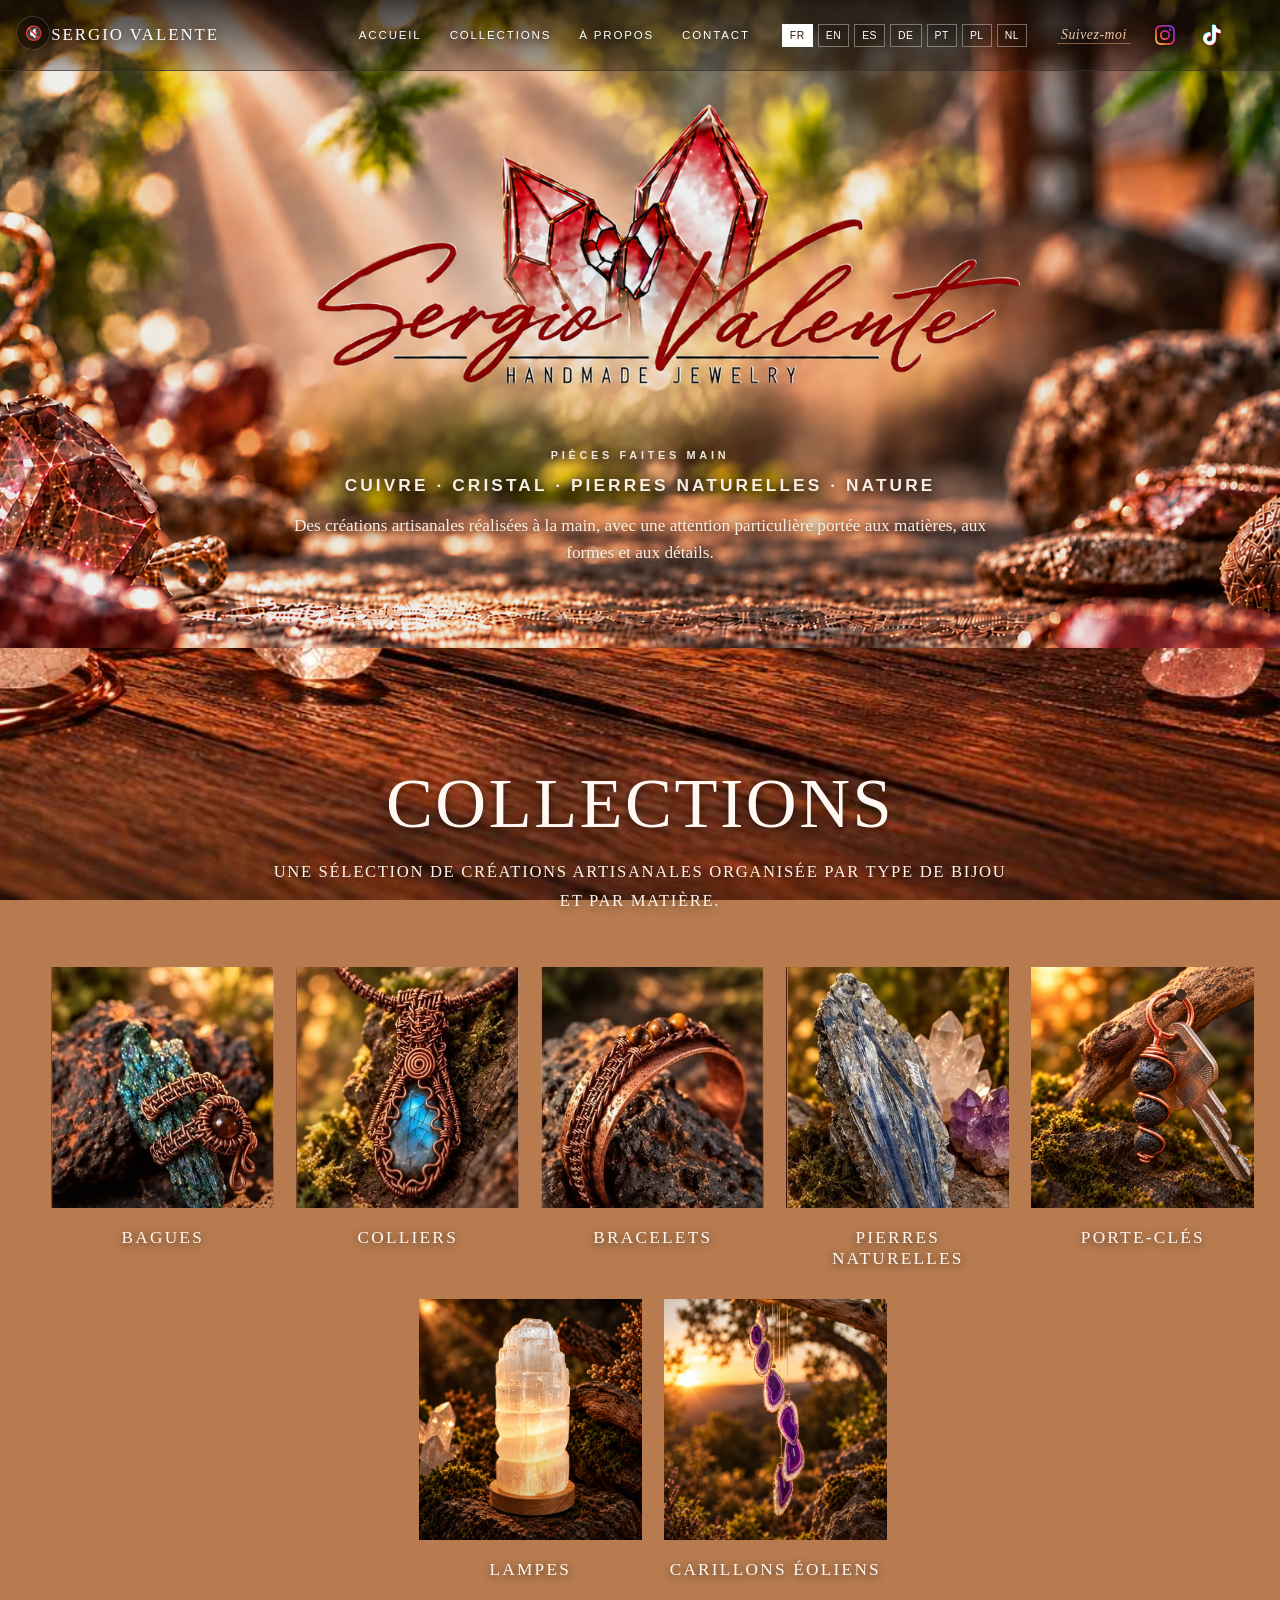
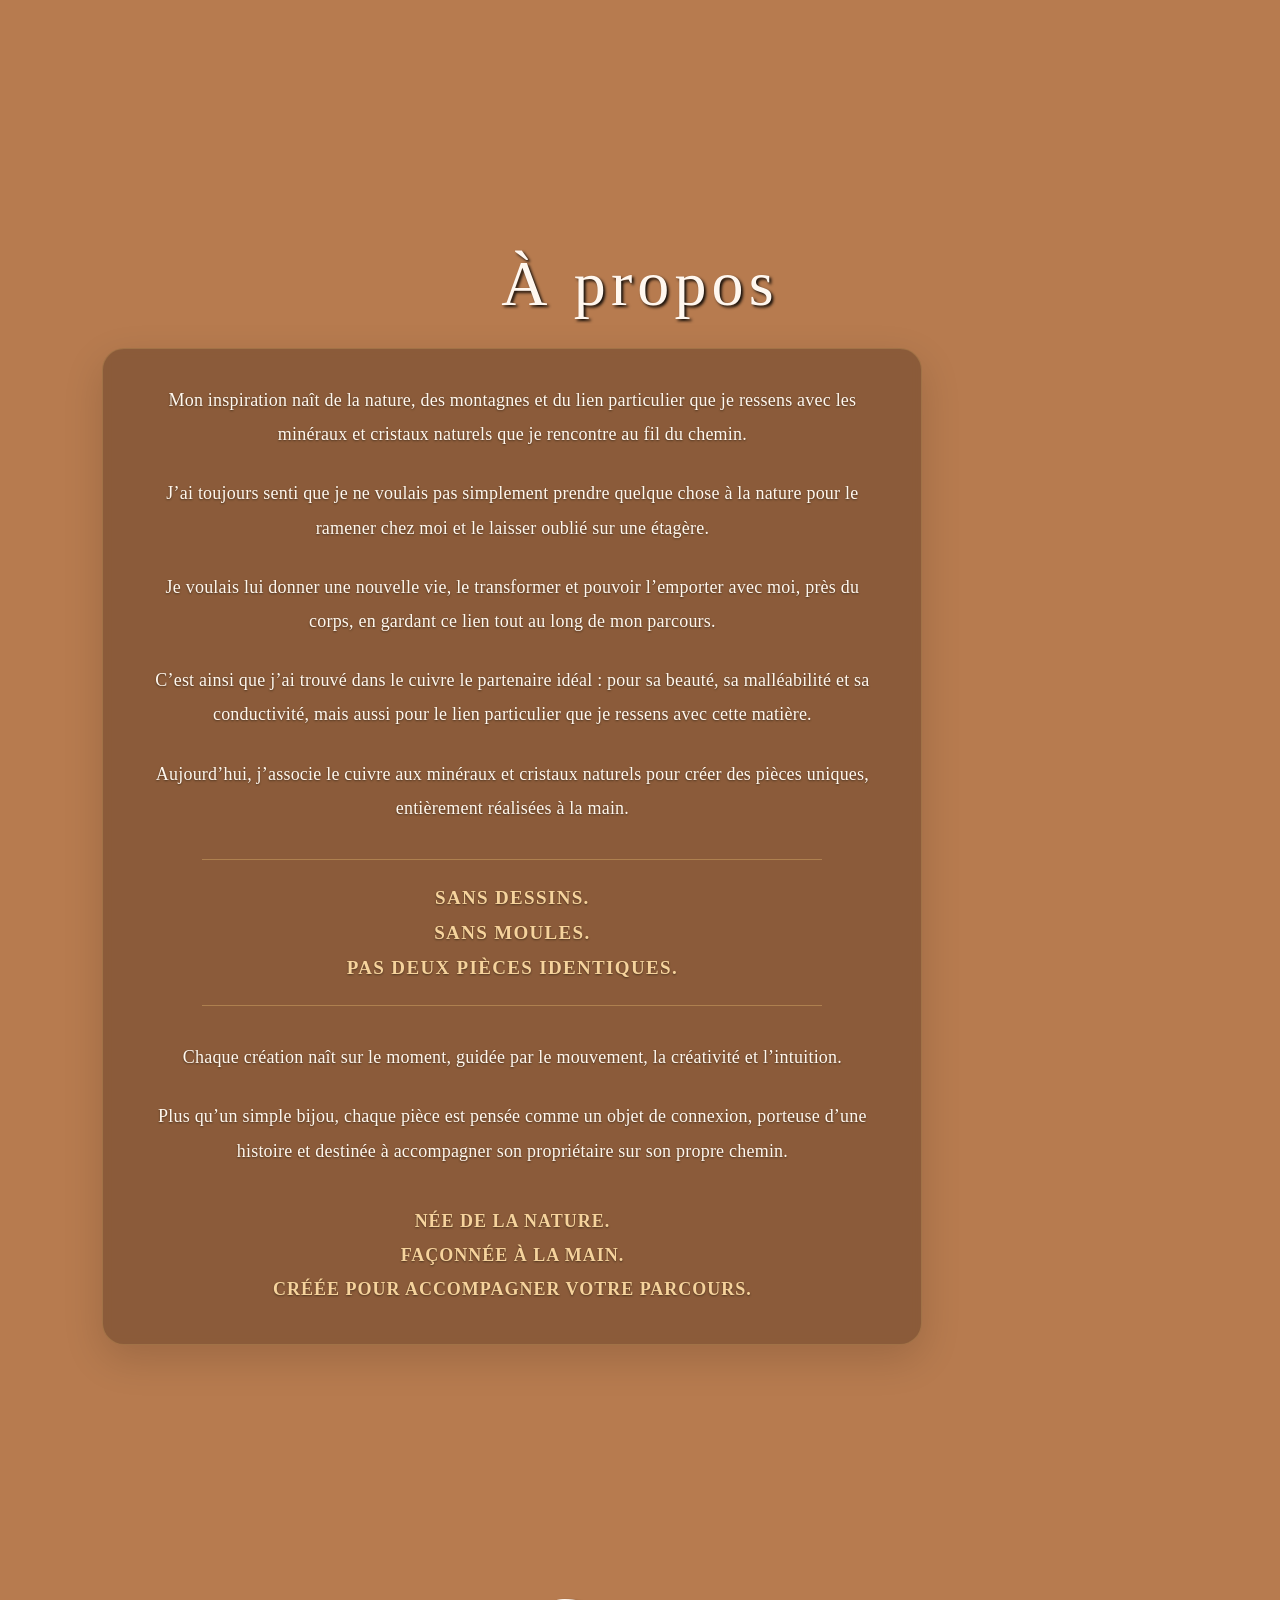
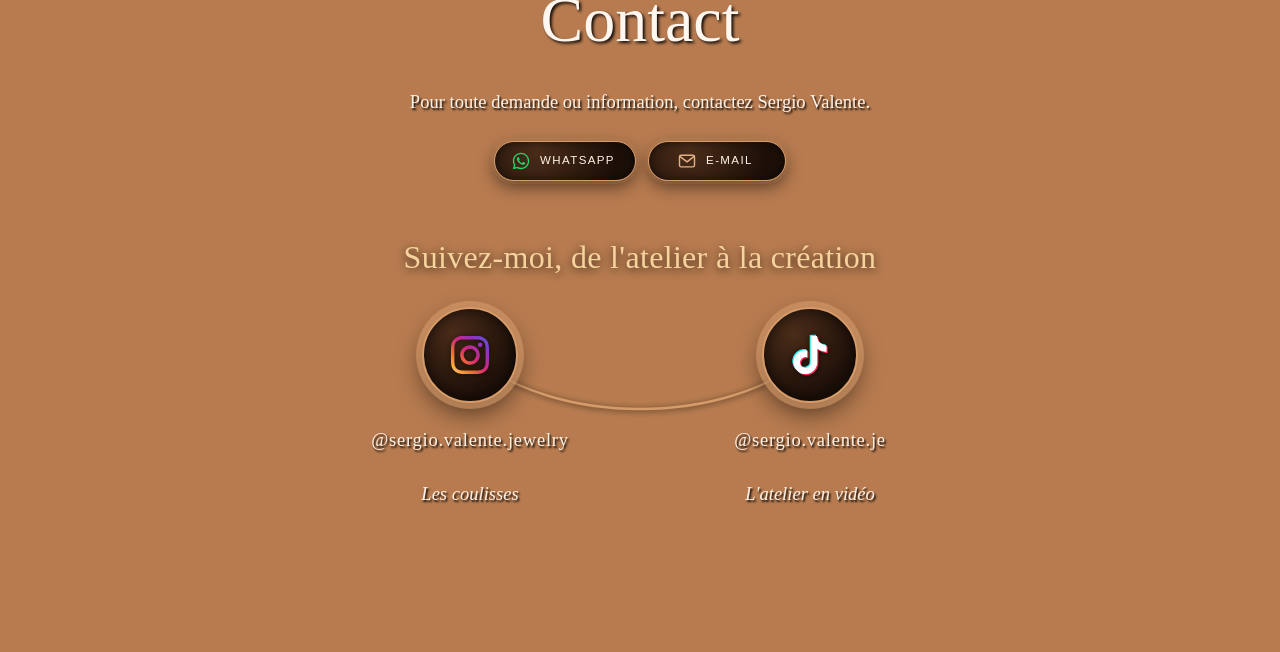
==== commit c80e1680: "Atualiza index e adiciona colecoes" ====
--- a/index.html
+++ b/index.html
@@ -19,8 +19,6 @@
     <link rel="apple-touch-icon" href="apple-touch-icon.png"/>
     <script src="js/traductions-fiches.js"></script>
     <link href="css/style.css" rel="stylesheet"/>
-    <!-- Umami Analytics -->
-    <script data-website-id="54931061-fcba-4f20-b32e-ecbffed0f301" defer="" src="https://cloud.umami.is/script.js"></script>
     <style>
         /* =========================================================
        GALERIE DES CRÉATIONS
@@ -795,8 +793,8 @@
     <script>
         (function () {
       const UI = {"fr": {"home": "Accueil", "collections": "Collections", "about": "À propos", "contact": "Contact", "kicker": "PIÈCES FAITES MAIN", "materials": "CUIVRE · CRISTAL · PIERRES NATURELLES · NATURE", "intro": "Des créations artisanales réalisées à la main, avec une attention particulière portée aux matières, aux formes et aux détails.", "collectionEyebrow": "", "collectionsText": "Une sélection de créations artisanales organisée par type de bijou et par matière.", "filterAll": "TOUTES LES CRÉATIONS", "filterBracelets": "BRACELETS", "filterNecklaces": "COLLIERS", "filterRings": "BAGUES", "filterKeychains": "PORTE-CLÉS", "filterStones": "PIERRES", "bracelet01Meta": "BRACELET", "bracelet01": "Bracelet — Création 01", "bracelet01Desc": "Cuivre & pierres naturelles", "piece01Meta": "BRACELET · PIERRE NATURELLE", "piece01": "Création 01", "piece01Desc": "Cuivre tressé & pierres naturelles", "piece02Meta": "COLLIER · PIERRE NATURELLE", "piece02": "Création 02", "piece02Desc": "Cuivre & œil de tigre", "piece03Meta": "COLLIER · PIERRE NATURELLE", "piece03": "Création 03", "piece03Desc": "Cuivre & œil de tigre — détail", "piece04Meta": "COLLIER · PIERRE NATURELLE", "piece04": "Création 04", "piece04Desc": "Collier artisanal & pierres", "piece05Meta": "UNIVERS · ATELIER", "piece05": "L’univers Sergio Valente", "piece05Desc": "Identité, écrin & présentation", "viewCreation": "DÉCOUVRIR LA CRÉATION", "aboutText": "Un univers de bijoux faits main, pensé autour du cuivre, des cristaux et des pierres naturelles.", "aboutP1": "Mon inspiration naît de la nature, des montagnes et du lien particulier que je ressens avec les minéraux et cristaux naturels que je rencontre au fil du chemin.", "aboutP2": "J’ai toujours senti que je ne voulais pas simplement prendre quelque chose à la nature pour le ramener chez moi et le laisser oublié sur une étagère.", "aboutP3": "Je voulais lui donner une nouvelle vie, le transformer et pouvoir l’emporter avec moi, près du corps, en gardant ce lien tout au long de mon parcours.", "aboutP4": "C’est ainsi que j’ai trouvé dans le cuivre le partenaire idéal : pour sa beauté, sa malléabilité et sa conductivité, mais aussi pour le lien particulier que je ressens avec cette matière.", "aboutP5": "Aujourd’hui, j’associe le cuivre aux minéraux et cristaux naturels pour créer des pièces uniques, entièrement réalisées à la main.", "aboutP6": "SANS DESSINS.\nSANS MOULES.\nPAS DEUX PIÈCES IDENTIQUES.", "aboutP7": "Chaque création naît sur le moment, guidée par le mouvement, la créativité et l’intuition.", "aboutP8": "Plus qu’un simple bijou, chaque pièce est pensée comme un objet de connexion, porteuse d’une histoire et destinée à accompagner son propriétaire sur son propre chemin.", "aboutP9": "NÉE DE LA NATURE.\nFAÇONNÉE À LA MAIN.\nCRÉÉE POUR ACCOMPAGNER VOTRE PARCOURS.", "contactText": "Pour toute demande ou information, contactez Sergio Valente.", "creationDetails": "CRÉATION", "orderWhatsapp": "COMMANDER SUR WHATSAPP", "clickToClose": "Cliquer en dehors pour fermer", "whatsappNote": "Commande directe par WhatsApp"}, "en": {"home": "Home", "collections": "Collections", "about": "About", "contact": "Contact", "kicker": "HANDMADE PIECES", "materials": "COPPER · CRYSTAL · NATURAL STONES · NATURE", "intro": "Handcrafted creations made with particular attention to materials, shapes and details.", "collectionEyebrow": "", "collectionsText": "A selection of handcrafted creations organized by jewelry type and material.", "filterAll": "ALL CREATIONS", "filterBracelets": "BRACELETS", "filterNecklaces": "NECKLACES", "filterRings": "RINGS", "filterKeychains": "KEYCHAINS", "filterStones": "STONES", "bracelet01Meta": "BRACELET", "bracelet01": "Bracelet — Creation 01", "bracelet01Desc": "Copper & natural stones", "piece01Meta": "BRACELET · NATURAL STONE", "piece01": "Creation 01", "piece01Desc": "Braided copper & natural stones", "piece02Meta": "NECKLACE · NATURAL STONE", "piece02": "Creation 02", "piece02Desc": "Copper & tiger’s eye", "piece03Meta": "NECKLACE · NATURAL STONE", "piece03": "Creation 03", "piece03Desc": "Copper & tiger’s eye — detail", "piece04Meta": "NECKLACE · NATURAL STONE", "piece04": "Creation 04", "piece04Desc": "Handcrafted necklace & stones", "piece05Meta": "UNIVERSE · ATELIER", "piece05": "The Sergio Valente universe", "piece05Desc": "Identity, presentation & setting", "viewCreation": "DISCOVER THE CREATION", "aboutText": "A handmade jewelry universe built around copper, crystals and natural stones.", "aboutP1": "My inspiration comes from nature, the mountains, and the special connection I feel with the natural minerals and crystals I encounter along the way.", "aboutP2": "I have always felt that I did not simply want to take something from nature, bring it home, and leave it forgotten on a shelf.", "aboutP3": "I wanted to give it a new life, transform it, and carry it with me, close to the body, keeping that connection throughout my journey.", "aboutP4": "That is how I found copper to be the ideal partner: for its beauty, malleability and conductivity, but also for the special connection I feel with this material.", "aboutP5": "Today, I combine copper with natural minerals and crystals to create unique pieces, entirely handmade.", "aboutP6": "NO DESIGNS.\nNO MOLDS.\nNO TWO PIECES ARE THE SAME.", "aboutP7": "Each creation is born in the moment, guided by movement, creativity and intuition.", "aboutP8": "More than a simple piece of jewelry, each creation is conceived as an object of connection, carrying a story and intended to accompany its owner on their own journey.", "aboutP9": "BORN FROM NATURE.\nSHAPED BY HAND.\nCREATED TO ACCOMPANY YOUR JOURNEY.", "contactText": "For any request or information, please contact Sergio Valente.", "creationDetails": "CREATION", "orderWhatsapp": "ORDER ON WHATSAPP", "clickToClose": "Click outside to close", "whatsappNote": "Direct order via WhatsApp"}, "es": {"home": "Inicio", "collections": "Colecciones", "about": "Sobre mí", "contact": "Contacto", "kicker": "PIEZAS HECHAS A MANO", "materials": "COBRE · CRISTAL · PIEDRAS NATURALES · NATURALEZA", "intro": "Creaciones artesanales realizadas a mano, con especial atención a los materiales, las formas y los detalles.", "collectionEyebrow": "", "collectionsText": "Una selección de creaciones artesanales organizada por tipo de joya y material.", "filterAll": "TODAS LAS CREACIONES", "filterBracelets": "PULSERAS", "filterNecklaces": "COLLARES", "filterRings": "ANILLOS", "filterKeychains": "LLAVEROS", "filterStones": "PIEDRAS", "bracelet01Meta": "PULSERA", "bracelet01": "Pulsera — Creación 01", "bracelet01Desc": "Cobre y piedras naturales", "piece01Meta": "PULSERA · PIEDRA NATURAL", "piece01": "Creación 01", "piece01Desc": "Cobre trenzado y piedras naturales", "piece02Meta": "COLLAR · PIEDRA NATURAL", "piece02": "Creación 02", "piece02Desc": "Cobre y ojo de tigre", "piece03Meta": "COLLAR · PIEDRA NATURAL", "piece03": "Creación 03", "piece03Desc": "Cobre y ojo de tigre — detalle", "piece04Meta": "COLLAR · PIEDRA NATURAL", "piece04": "Creación 04", "piece04Desc": "Collar artesanal y piedras", "piece05Meta": "UNIVERSO · TALLER", "piece05": "El universo Sergio Valente", "piece05Desc": "Identidad, presentación y entorno", "viewCreation": "DESCUBRIR LA CREACIÓN", "aboutText": "Un universo de joyería hecha a mano, creado alrededor del cobre, los cristales y las piedras naturales.", "aboutP1": "Mi inspiración nace de la naturaleza, de las montañas y del vínculo especial que siento con los minerales y cristales naturales que encuentro a lo largo del camino.", "aboutP2": "Siempre he sentido que no quería simplemente tomar algo de la naturaleza, llevarlo a casa y dejarlo olvidado en una estantería.", "aboutP3": "Quería darle una nueva vida, transformarlo y poder llevarlo conmigo, cerca del cuerpo, manteniendo ese vínculo a lo largo de mi camino.", "aboutP4": "Así fue como encontré en el cobre el compañero ideal: por su belleza, maleabilidad y conductividad, pero también por la conexión especial que siento con esta materia.", "aboutP5": "Hoy, uno el cobre a minerales y cristales naturales para crear piezas únicas, totalmente hechas a mano.", "aboutP6": "SIN DISEÑOS.\nSIN MOLDES.\nNO HAY DOS PIEZAS IGUALES.", "aboutP7": "Cada creación nace en el momento, guiada por el movimiento, la creatividad y la intuición.", "aboutP8": "Más que una simple joya, cada pieza está concebida como un objeto de conexión, portador de una historia y destinado a acompañar a su propietario en su propio camino.", "aboutP9": "NACIDA DE LA NATURALEZA.\nMOLDEADA A MANO.\nCREADA PARA ACOMPAÑAR TU CAMINO.", "contactText": "Para cualquier solicitud o información, contacte con Sergio Valente.", "creationDetails": "CREACIÓN", "orderWhatsapp": "PEDIR POR WHATSAPP", "clickToClose": "Haga clic fuera para cerrar", "whatsappNote": "Pedido directo por WhatsApp"}, "de": {"home": "Startseite", "collections": "Kollektionen", "about": "Über mich", "contact": "Kontakt", "kicker": "HANDGEFERTIGTE STÜCKE", "materials": "KUPFER · KRISTALL · NATURSTEINE · NATUR", "intro": "Handgefertigte Kreationen mit besonderer Aufmerksamkeit für Materialien, Formen und Details.", "collectionEyebrow": "", "collectionsText": "Eine Auswahl handgefertigter Kreationen, geordnet nach Schmuckart und Material.", "filterAll": "ALLE KREATIONEN", "filterBracelets": "ARMBÄNDER", "filterNecklaces": "HALSKETTEN", "filterRings": "RINGE", "filterKeychains": "SCHLÜSSELANHÄNGER", "filterStones": "STEINE", "bracelet01Meta": "ARMBAND", "bracelet01": "Armband — Kreation 01", "bracelet01Desc": "Kupfer & Natursteine", "piece01Meta": "ARMBAND · NATURSTEIN", "piece01": "Kreation 01", "piece01Desc": "Geflochtenes Kupfer & Natursteine", "piece02Meta": "HALSKETTE · NATURSTEIN", "piece02": "Kreation 02", "piece02Desc": "Kupfer & Tigerauge", "piece03Meta": "HALSKETTE · NATURSTEIN", "piece03": "Kreation 03", "piece03Desc": "Kupfer & Tigerauge — Detail", "piece04Meta": "HALSKETTE · NATURSTEIN", "piece04": "Kreation 04", "piece04Desc": "Handgefertigte Halskette & Steine", "piece05Meta": "UNIVERSUM · WERKSTATT", "piece05": "Das Sergio-Valente-Universum", "piece05Desc": "Identität, Präsentation & Ambiente", "viewCreation": "KREATION ENTDECKEN", "aboutText": "Eine Welt handgefertigten Schmucks rund um Kupfer, Kristalle und Natursteine.", "aboutP1": "Meine Inspiration entsteht aus der Natur, den Bergen und der besonderen Verbindung, die ich zu den natürlichen Mineralien und Kristallen empfinde, denen ich auf meinem Weg begegne.", "aboutP2": "Ich hatte immer das Gefühl, dass ich nicht einfach etwas aus der Natur nehmen, mit nach Hause bringen und vergessen in einem Regal liegen lassen wollte.", "aboutP3": "Ich wollte ihm neues Leben geben, es verwandeln und bei mir tragen können, nah am Körper, um diese Verbindung auf meiner Reise zu bewahren.", "aboutP4": "So fand ich im Kupfer den idealen Partner: wegen seiner Schönheit, Formbarkeit und Leitfähigkeit, aber auch wegen der besonderen Verbindung, die ich zu diesem Material empfinde.", "aboutP5": "Heute verbinde ich Kupfer mit natürlichen Mineralien und Kristallen, um einzigartige, vollständig handgefertigte Stücke zu schaffen.", "aboutP6": "OHNE ENTWÜRFE.\nOHNE FORMEN.\nKEINE ZWEI STÜCKE SIND GLEICH.", "aboutP7": "Jede Kreation entsteht im Moment, geleitet von Bewegung, Kreativität und Intuition.", "aboutP8": "Mehr als nur ein Schmuckstück ist jedes Stück als Objekt der Verbindung gedacht, das eine Geschichte trägt und seinen Besitzer auf seinem eigenen Weg begleiten soll.", "aboutP9": "AUS DER NATUR GEBOREN.\nVON HAND GEFORMT.\nGESCHAFFEN, UM DEINEN WEG ZU BEGLEITEN.", "contactText": "Für Fragen oder Informationen kontaktieren Sie Sergio Valente.", "creationDetails": "KREATION", "orderWhatsapp": "ÜBER WHATSAPP BESTELLEN", "clickToClose": "Zum Schließen außerhalb klicken", "whatsappNote": "Direktbestellung über WhatsApp"}, "pt": {"home": "Início", "collections": "Coleções", "about": "Sobre mim", "contact": "Contacto", "kicker": "PEÇAS FEITAS À MÃO", "materials": "COBRE · CRISTAL · PEDRAS NATURAIS · NATUREZA", "intro": "Criações artesanais feitas à mão, com especial atenção aos materiais, às formas e aos detalhes.", "collectionEyebrow": "", "collectionsText": "Uma seleção de criações artesanais organizada por tipo de joia e material.", "filterAll": "TODAS AS CRIAÇÕES", "filterBracelets": "PULSEIRAS", "filterNecklaces": "COLARES", "filterRings": "ANÉIS", "filterKeychains": "PORTA-CHAVES", "filterStones": "PEDRAS", "bracelet01Meta": "PULSEIRA", "bracelet01": "Pulseira — Criação 01", "bracelet01Desc": "Cobre e pedras naturais", "piece01Meta": "PULSEIRA · PEDRA NATURAL", "piece01": "Criação 01", "piece01Desc": "Cobre entrançado e pedras naturais", "piece02Meta": "COLAR · PEDRA NATURAL", "piece02": "Criação 02", "piece02Desc": "Cobre e olho de tigre", "piece03Meta": "COLAR · PEDRA NATURAL", "piece03": "Criação 03", "piece03Desc": "Cobre e olho de tigre — detalhe", "piece04Meta": "COLAR · PEDRA NATURAL", "piece04": "Criação 04", "piece04Desc": "Colar artesanal e pedras", "piece05Meta": "UNIVERSO · ATELIÊ", "piece05": "O universo Sergio Valente", "piece05Desc": "Identidade, apresentação e ambiente", "viewCreation": "DESCOBRIR A CRIAÇÃO", "aboutText": "Um universo de joias feitas à mão, pensado em torno do cobre, cristais e pedras naturais.", "aboutP1": "A minha inspiração nasce da natureza, das montanhas e da ligação especial que sinto pelos minerais e cristais naturais que encontro ao longo do caminho.", "aboutP2": "Sempre senti que não queria simplesmente retirar algo da natureza, levá-lo para casa e deixá-lo esquecido numa prateleira.", "aboutP3": "Queria dar-lhe uma nova vida, transformá-lo e poder levá-lo comigo, junto ao corpo, mantendo essa ligação ao longo do meu percurso.", "aboutP4": "Foi assim que encontrei no cobre o parceiro ideal: pela sua beleza, maleabilidade e condutividade, mas também pela ligação especial que sinto com este material.", "aboutP5": "Hoje, associo o cobre a minerais e cristais naturais para criar peças únicas, totalmente feitas à mão.", "aboutP6": "SEM DESENHOS.\nSEM MOLDES.\nNÃO HÁ DUAS PEÇAS IGUAIS.", "aboutP7": "Cada criação nasce no momento, guiada pelo movimento, pela criatividade e pela intuição.", "aboutP8": "Mais do que uma simples joia, cada peça é pensada como um objeto de ligação, portador de uma história e destinado a acompanhar o seu proprietário no seu próprio caminho.", "aboutP9": "NASCIDA DA NATUREZA.\nFEITA À MÃO.\nCRIADA PARA ACOMPANHAR A SUA JORNADA.", "contactText": "Para qualquer pedido ou informação, contacte Sergio Valente.", "creationDetails": "CRIAÇÃO", "orderWhatsapp": "ENCOMENDAR PELO WHATSAPP", "clickToClose": "Clique fora para fechar", "whatsappNote": "Encomenda direta pelo WhatsApp"}, "pl": {"home": "Strona główna", "collections": "Kolekcje", "about": "O mnie", "contact": "Kontakt", "kicker": "RĘCZNIE WYKONANA BIŻUTERIA", "materials": "MIEDŹ · KRYSZTAŁ · KAMIENIE NATURALNE · NATURA", "intro": "Ręcznie wykonane kreacje, ze szczególną dbałością o materiały, formy i detale.", "collectionEyebrow": "", "collectionsText": "Wybór ręcznie wykonanych kreacji uporządkowanych według rodzaju biżuterii i materiału.", "filterAll": "WSZYSTKIE KREACJE", "filterBracelets": "BRANSOLETKI", "filterNecklaces": "NASZYJNIKI", "filterRings": "PIERŚCIONKI", "filterKeychains": "BRELOKI", "filterStones": "KAMIENIE", "bracelet01Meta": "BRANSOLETKA", "bracelet01": "Bransoletka — Kreacja 01", "bracelet01Desc": "Miedź i kamienie naturalne", "piece01Meta": "BRANSOLETKA · KAMIEŃ NATURALNY", "piece01": "Kreacja 01", "piece01Desc": "Pleciona miedź i kamienie naturalne", "piece02Meta": "NASZYJNIK · KAMIEŃ NATURALNY", "piece02": "Kreacja 02", "piece02Desc": "Miedź i tygrysie oko", "piece03Meta": "NASZYJNIK · KAMIEŃ NATURALNY", "piece03": "Kreacja 03", "piece03Desc": "Miedź i tygrysie oko — detal", "piece04Meta": "NASZYJNIK · KAMIEŃ NATURALNY", "piece04": "Kreacja 04", "piece04Desc": "Ręcznie wykonany naszyjnik i kamienie", "piece05Meta": "UNIWERSUM · PRACOWNIA", "piece05": "Świat Sergio Valente", "piece05Desc": "Tożsamość, prezentacja i oprawa", "viewCreation": "ODKRYJ KREACJĘ", "aboutText": "Świat ręcznie wykonywanej biżuterii oparty na miedzi, kryształach i kamieniach naturalnych.", "aboutP1": "Moja inspiracja rodzi się z natury, z gór i ze szczególnej więzi, którą czuję z naturalnymi minerałami i kryształami spotykanymi na mojej drodze.", "aboutP2": "Zawsze czułem, że nie chcę po prostu zabierać czegoś z natury do domu i zostawiać tego zapomnianego na półce.", "aboutP3": "Chciałem nadać temu nowe życie, przekształcić to i móc nosić przy sobie, blisko ciała, zachowując tę więź podczas swojej podróży.", "aboutP4": "Właśnie dlatego znalazłem w miedzi idealnego partnera: ze względu na jej piękno, plastyczność i przewodnictwo, ale także na szczególną więź, którą czuję z tym materiałem.", "aboutP5": "Dziś łączę miedź z naturalnymi minerałami i kryształami, tworząc wyjątkowe, w całości ręcznie wykonane dzieła.", "aboutP6": "BEZ PROJEKTÓW.\nBEZ FORM.\nNIE MA DWÓCH IDENTYCZNYCH EGZEMPLARZY.", "aboutP7": "Każda kreacja powstaje w danym momencie, prowadzona przez ruch, kreatywność i intuicję.", "aboutP8": "To coś więcej niż zwykła biżuteria — każdy przedmiot jest pomyślany jako obiekt więzi, niosący historię i przeznaczony do towarzyszenia właścicielowi na jego własnej drodze.", "aboutP9": "ZRODZONA Z NATURY.\nUFORMOWANA RĘCZNIE.\nSTWORZONA, BY TOWARZYSZYĆ TWOJEJ DRODZE.", "contactText": "W sprawie pytań lub informacji skontaktuj się z Sergio Valente.", "creationDetails": "KREACJA", "orderWhatsapp": "ZAMÓW PRZEZ WHATSAPP", "clickToClose": "Kliknij poza oknem, aby zamknąć", "whatsappNote": "Bezpośrednie zamówienie przez WhatsApp"}, "nl": {"home": "Home", "collections": "Collecties", "about": "Over mij", "contact": "Contact", "kicker": "HANDGEMAAKTE STUKKEN", "materials": "KOPER · KRISTAL · NATUURSTENEN · NATUUR", "intro": "Ambachtelijke creaties, met de hand gemaakt, met bijzondere aandacht voor materialen, vormen en details.", "collectionEyebrow": "HET ATELIER", "collectionsText": "Een selectie ambachtelijke creaties, geordend per type sieraad en materiaal.", "filterAll": "ALLE CREATIES", "filterBracelets": "ARMBANDEN", "filterNecklaces": "HALSKETTINGEN", "filterRings": "RINGEN", "filterKeychains": "SLEUTELHANGERS", "filterStones": "STENEN", "bracelet01Meta": "ARMBAND", "bracelet01": "Armband — Creatie 01", "bracelet01Desc": "Koper & natuurstenen", "piece01Meta": "ARMBAND · NATUURSTEEN", "piece01": "Creatie 01", "piece01Desc": "Gevlochten koper & natuurstenen", "piece02Meta": "HALSKETTING · NATUURSTEEN", "piece02": "Creatie 02", "piece02Desc": "Koper & tijgeroog", "piece03Meta": "HALSKETTING · NATUURSTEEN", "piece03": "Creatie 03", "piece03Desc": "Koper & tijgeroog — detail", "piece04Meta": "HALSKETTING · NATUURSTEEN", "piece04": "Creatie 04", "piece04Desc": "Handgemaakte halsketting & stenen", "piece05Meta": "UNIVERSUM · ATELIER", "piece05": "Het universum van Sergio Valente", "piece05Desc": "Identiteit, presentatie & sfeer", "viewCreation": "ONTDEK DE CREATIE", "aboutText": "Een universum van handgemaakte sieraden rond koper, kristallen en natuurstenen.", "aboutP1": "Mijn inspiratie komt voort uit de natuur, de bergen en de bijzondere band die ik voel met de natuurlijke mineralen en kristallen die ik onderweg tegenkom.", "aboutP2": "Ik heb altijd gevoeld dat ik niet zomaar iets uit de natuur wilde nemen, mee naar huis wilde brengen en vergeten op een plank wilde laten liggen.", "aboutP3": "Ik wilde het een nieuw leven geven, het transformeren en het bij me dragen, dicht bij het lichaam, zodat die band tijdens mijn hele reis blijft bestaan.", "aboutP4": "Zo ontdekte ik koper als de ideale partner: vanwege de schoonheid, de kneedbaarheid en de geleidbaarheid, maar ook vanwege de bijzondere band die ik met dit materiaal voel.", "aboutP5": "Vandaag combineer ik koper met natuurlijke mineralen en kristallen om unieke stukken te maken, volledig met de hand gemaakt.", "aboutP6": "GEEN ONTWERPEN.\nGEEN MALLEN.\nGEEN TWEE STUKKEN ZIJN HETZELFDE.", "aboutP7": "Elke creatie ontstaat in het moment, geleid door beweging, creativiteit en intuïtie.", "aboutP8": "Meer dan een eenvoudig sieraad is elke creatie bedacht als een voorwerp van verbondenheid, met een eigen verhaal, bedoeld om zijn eigenaar op zijn eigen reis te vergezellen.", "aboutP9": "GEBOREN UIT DE NATUUR.\nGEVORMD MET DE HAND.\nGEMAAKT OM JOUW REIS TE VERGEZELLEN.", "contactText": "Voor elke vraag of informatie kun je contact opnemen met Sergio Valente.", "creationDetails": "CREATIE", "orderWhatsapp": "BESTELLEN VIA WHATSAPP", "clickToClose": "Klik buiten het venster om te sluiten", "whatsappNote": "Rechtstreeks bestellen via WhatsApp"}};
-      const CATEGORY = {"fr": {"pulseiras": "BRACELET", "pendentes": "COLLIER", "aneis": "BAGUE", "porta-chaves": "PORTE-CLÉS", "pedras-naturais": "PIERRE"}, "en": {"pulseiras": "BRACELET", "pendentes": "NECKLACE", "aneis": "RING", "porta-chaves": "KEYCHAIN", "pedras-naturais": "STONE"}, "es": {"pulseiras": "PULSERA", "pendentes": "COLLAR", "aneis": "ANILLO", "porta-chaves": "LLAVERO", "pedras-naturais": "PIEDRA"}, "de": {"pulseiras": "ARMBAND", "pendentes": "HALSKETTE", "aneis": "RING", "porta-chaves": "SCHLÜSSELANHÄNGER", "pedras-naturais": "STEIN"}, "pt": {"pulseiras": "PULSEIRA", "pendentes": "COLAR", "aneis": "ANEL", "porta-chaves": "PORTA-CHAVES", "pedras-naturais": "PEDRA"}, "pl": {"pulseiras": "BRANSOLETKA", "pendentes": "NASZYJNIK", "aneis": "PIERŚCIONEK", "porta-chaves": "BRELOK", "pedras-naturais": "KAMIEŃ"}, "nl": {"pulseiras": "ARMBAND", "pendentes": "HALSKETTING", "aneis": "RING", "porta-chaves": "SLEUTELHANGER", "pedras-naturais": "STEEN"}};
-      const TITLE = {"fr": {"pulseiras": "Bracelet", "pendentes": "Collier", "aneis": "Bague", "porta-chaves": "Porte-clés", "pedras-naturais": "Pierre"}, "en": {"pulseiras": "Bracelet", "pendentes": "Necklace", "aneis": "Ring", "porta-chaves": "Keychain", "pedras-naturais": "Stone"}, "es": {"pulseiras": "Pulsera", "pendentes": "Collar", "aneis": "Anillo", "porta-chaves": "Llavero", "pedras-naturais": "Piedra"}, "de": {"pulseiras": "Armband", "pendentes": "Halskette", "aneis": "Ring", "porta-chaves": "Schlüsselanhänger", "pedras-naturais": "Stein"}, "pt": {"pulseiras": "Pulseira", "pendentes": "Colar", "aneis": "Anel", "porta-chaves": "Porta-chaves", "pedras-naturais": "Pedra"}, "pl": {"pulseiras": "Bransoletka", "pendentes": "Naszyjnik", "aneis": "Pierścionek", "porta-chaves": "Brelok", "pedras-naturais": "Kamień"}, "nl": {"pulseiras": "Armband", "pendentes": "Halsketting", "aneis": "Ring", "porta-chaves": "Sleutelhanger", "pedras-naturais": "Steen"}};
+      const CATEGORY = {"fr": {"pulseiras": "BRACELET", "pendentes": "COLLIER", "aneis": "BAGUE", "porta-chaves": "PORTE-CLÉS", "pedras-naturais": "PIERRE", lampadas: "LAMPE", "sinos-de-vento": "CARILLON ÉOLIEN"}, "en": {"pulseiras": "BRACELET", "pendentes": "NECKLACE", "aneis": "RING", "porta-chaves": "KEYCHAIN", "pedras-naturais": "STONE", lampadas: "LAMP", "sinos-de-vento": "WIND CHIME"}, "es": {"pulseiras": "PULSERA", "pendentes": "COLLAR", "aneis": "ANILLO", "porta-chaves": "LLAVERO", "pedras-naturais": "PIEDRA", lampadas: "LÁMPARA", "sinos-de-vento": "CAMPANA DE VIENTO"}, "de": {"pulseiras": "ARMBAND", "pendentes": "HALSKETTE", "aneis": "RING", "porta-chaves": "SCHLÜSSELANHÄNGER", "pedras-naturais": "STEIN", lampadas: "LAMPE", "sinos-de-vento": "WINDSPIEL"}, "pt": {"pulseiras": "PULSEIRA", "pendentes": "COLAR", "aneis": "ANEL", "porta-chaves": "PORTA-CHAVES", "pedras-naturais": "PEDRA", lampadas: "LÂMPADA", "sinos-de-vento": "SINO DE VENTO"}, "pl": {"pulseiras": "BRANSOLETKA", "pendentes": "NASZYJNIK", "aneis": "PIERŚCIONEK", "porta-chaves": "BRELOK", "pedras-naturais": "KAMIEŃ", lampadas: "LAMPA", "sinos-de-vento": "DZWONEK WIATROWY"}, "nl": {"pulseiras": "ARMBAND", "pendentes": "HALSKETTING", "aneis": "RING", "porta-chaves": "SLEUTELHANGER", "pedras-naturais": "STEEN", lampadas: "LAMP", "sinos-de-vento": "WINDGONG"}};
+      const TITLE = {"fr": {"pulseiras": "Bracelet", "pendentes": "Collier", "aneis": "Bague", "porta-chaves": "Porte-clés", "pedras-naturais": "Pierre", lampadas: "Lampe", "sinos-de-vento": "Carillon éolien"}, "en": {"pulseiras": "Bracelet", "pendentes": "Necklace", "aneis": "Ring", "porta-chaves": "Keychain", "pedras-naturais": "Stone", lampadas: "Lamp", "sinos-de-vento": "Wind chime"}, "es": {"pulseiras": "Pulsera", "pendentes": "Collar", "aneis": "Anillo", "porta-chaves": "Llavero", "pedras-naturais": "Piedra", lampadas: "Lámpara", "sinos-de-vento": "Campana de viento"}, "de": {"pulseiras": "Armband", "pendentes": "Halskette", "aneis": "Ring", "porta-chaves": "Schlüsselanhänger", "pedras-naturais": "Stein", lampadas: "Lampe", "sinos-de-vento": "Windspiel"}, "pt": {"pulseiras": "Pulseira", "pendentes": "Colar", "aneis": "Anel", "porta-chaves": "Porta-chaves", "pedras-naturais": "Pedra", lampadas: "Lâmpada", "sinos-de-vento": "Sino de vento"}, "pl": {"pulseiras": "Bransoletka", "pendentes": "Naszyjnik", "aneis": "Pierścionek", "porta-chaves": "Brelok", "pedras-naturais": "Kamień", lampadas: "Lampa", "sinos-de-vento": "Dzwonek wiatrowy"}, "nl": {"pulseiras": "Armband", "pendentes": "Halsketting", "aneis": "Ring", "porta-chaves": "Sleutelhanger", "pedras-naturais": "Steen", lampadas: "Lamp", "sinos-de-vento": "Windgong"}};
       const DESC = {"fr": "Création artisanale", "en": "Handcrafted creation", "es": "Creación artesanal", "de": "Handgefertigte Kreation", "pt": "Criação artesanal", "pl": "Ręcznie wykonana kreacja", "nl": "Handgemaakte creatie"};
       const PAGE_TITLES = {"fr": "Sergio Valente — Bijoux faits main", "en": "Sergio Valente — Handmade Jewelry", "es": "Sergio Valente — Joyería artesanal", "de": "Sergio Valente — Handgefertigter Schmuck", "pt": "Sergio Valente — Joias feitas à mão", "pl": "Sergio Valente — Ręcznie wykonana biżuteria", "nl": "Sergio Valente — Handgemaakte sieraden"};
       const ATTR_LABELS = {"fr": {"languages": "Langues", "social": "Réseaux sociaux", "categories": "Catégories de bijoux"}, "en": {"languages": "Languages", "social": "Social media", "categories": "Jewelry categories"}, "es": {"languages": "Idiomas", "social": "Redes sociales", "categories": "Categorías de joyería"}, "de": {"languages": "Sprachen", "social": "Soziale Netzwerke", "categories": "Schmuckkategorien"}, "pt": {"languages": "Idiomas", "social": "Redes sociais", "categories": "Categorias de joias"}, "pl": {"languages": "Języki", "social": "Media społecznościowe", "categories": "Kategorie biżuterii"}, "nl": {"languages": "Talen", "social": "Sociale media", "categories": "Categorieën sieraden"}};
@@ -922,13 +920,13 @@
           const card = img.closest(".creation-slot");
           const category = card && card.getAttribute("data-creation-category");
           const words = {
-            fr:{pulseiras:"Bracelet artisanal",pendentes:"Collier artisanal",aneis:"Bague artisanale","porte-cle":"Porte-clés artisanal","pedras-naturais":"Pierre naturelle"},
-            en:{pulseiras:"Handcrafted bracelet",pendentes:"Handcrafted necklace",aneis:"Handcrafted ring","porte-cle":"Handcrafted keychain","pedras-naturais":"Natural stone"},
-            es:{pulseiras:"Pulsera artesanal",pendentes:"Collar artesanal",aneis:"Anillo artesanal","porte-cle":"Llavero artesanal","pedras-naturais":"Piedra natural"},
-            de:{pulseiras:"Handgefertigtes Armband",pendentes:"Handgefertigte Halskette",aneis:"Handgefertigter Ring","porte-cle":"Handgefertigter Schlüsselanhänger","pedras-naturais":"Naturstein"},
-            pt:{pulseiras:"Pulseira artesanal",pendentes:"Colar artesanal",aneis:"Anel artesanal","porte-cle":"Porta-chaves artesanal","pedras-naturais":"Pedra natural"},
-            pl:{pulseiras:"Ręcznie wykonana bransoletka",pendentes:"Ręcznie wykonany naszyjnik",aneis:"Ręcznie wykonany pierścionek","porte-cle":"Ręcznie wykonany brelok","pedras-naturais":"Kamień naturalny"},
-            nl:{pulseiras:"Handgemaakte armband",pendentes:"Handgemaakte halsketting",aneis:"Handgemaakte ring","porte-cle":"Handgemaakte sleutelhanger","pedras-naturais":"Natuursteen"}
+            fr:{pulseiras:"Bracelet artisanal",pendentes:"Collier artisanal",aneis:"Bague artisanale","porte-cle":"Porte-clés artisanal","pedras-naturais":"Pierre naturelle", lampadas: "Lampe artisanale", "sinos-de-vento": "Carillon éolien artisanal"},
+            en:{pulseiras:"Handcrafted bracelet",pendentes:"Handcrafted necklace",aneis:"Handcrafted ring","porte-cle":"Handcrafted keychain","pedras-naturais":"Natural stone", lampadas: "Handcrafted lamp", "sinos-de-vento": "Handcrafted wind chime"},
+            es:{pulseiras:"Pulsera artesanal",pendentes:"Collar artesanal",aneis:"Anillo artesanal","porte-cle":"Llavero artesanal","pedras-naturais":"Piedra natural", lampadas: "Lámpara artesanal", "sinos-de-vento": "Campana de viento artesanal"},
+            de:{pulseiras:"Handgefertigtes Armband",pendentes:"Handgefertigte Halskette",aneis:"Handgefertigter Ring","porte-cle":"Handgefertigter Schlüsselanhänger","pedras-naturais":"Naturstein", lampadas: "Handgefertigte Lampe", "sinos-de-vento": "Handgefertigtes Windspiel"},
+            pt:{pulseiras:"Pulseira artesanal",pendentes:"Colar artesanal",aneis:"Anel artesanal","porte-cle":"Porta-chaves artesanal","pedras-naturais":"Pedra natural", lampadas: "Lâmpada artesanal", "sinos-de-vento": "Sino de vento artesanal"},
+            pl:{pulseiras:"Ręcznie wykonana bransoletka",pendentes:"Ręcznie wykonany naszyjnik",aneis:"Ręcznie wykonany pierścionek","porte-cle":"Ręcznie wykonany brelok","pedras-naturais":"Kamień naturalny", lampadas: "Ręcznie wykonana lampa", "sinos-de-vento": "Ręcznie wykonany dzwonek wiatrowy"},
+            nl:{pulseiras:"Handgemaakte armband",pendentes:"Handgemaakte halsketting",aneis:"Handgemaakte ring","porte-cle":"Handgemaakte sleutelhanger","pedras-naturais":"Natuursteen", lampadas: "Handgemaakte lamp", "sinos-de-vento": "Handgemaakte windgong"}
           };
           if (category && words[lang] && words[lang][category]) {
             img.alt = words[lang][category] + " Sergio Valente";
@@ -4089,6 +4087,18 @@
                 </div>
                 <div class="client-collection-title" data-i18n="clientKeychains">PORTE-CLÉS</div>
             </div>
+            <div class="client-collection-card" data-client-filter="lampadas" role="button" tabindex="0">
+                <div class="client-collection-image">
+                    <img alt="Lâmpadas Sergio Valente" loading="lazy" src="produits/collections/lampadas.jpg"/>
+                </div>
+                <div class="client-collection-title" data-i18n="clientLamps">LÂMPADAS</div>
+            </div>
+            <div class="client-collection-card" data-client-filter="sinos-de-vento" role="button" tabindex="0">
+                <div class="client-collection-image">
+                    <img alt="Sinos de vento Sergio Valente" loading="lazy" src="produits/collections/sinos%20de%20vento.jpg"/>
+                </div>
+                <div class="client-collection-title" data-i18n="clientWindChimes">SINOS DE VENTO</div>
+            </div>
         </div>
         <div class="collection-grid">
             <article aria-haspopup="dialog" class="collection-card creation-slot" data-category="pulseiras" data-creation-category="pulseiras" data-creation-number="01" data-desc-key="bracelet01Desc" data-gallery-folder="produits/pulseiras/creation-01/" data-image="produits/pulseiras/creation-01/photo-01.jpg" data-info-file="produits/pulseiras/creation-01/infos.txt" data-title-key="bracelet01" role="button" tabindex="0">
@@ -10584,6 +10594,2606 @@
                 </div>
                 <div class="collection-info">
                     <span class="collection-category creation-category">PIERRE</span>
+                    <strong class="creation-title"></strong>
+                    <small class="creation-desc"></small>
+                    <em data-i18n="viewCreation">DÉCOUVRIR LA CRÉATION</em>
+                </div>
+                <!-- <span data-i18n="helperText">Les informations de la création sont lues automatiquement depuis infos.txt</span> -->
+                <div class="creation-content-data" hidden=""></div>
+            </article>
+            <article aria-haspopup="dialog" class="collection-card creation-slot" data-category="lampadas" data-creation-category="lampadas" data-creation-number="01" data-desc-key="lampe01Desc" data-gallery-folder="produits/lampadas/creation-01/" data-image="produits/lampadas/creation-01/photo-01.jpg" data-info-file="produits/lampadas/creation-01/infos.txt" data-title-key="lampe01" role="button" tabindex="0">
+                <div class="collection-image">
+                    <img alt="LAMPE artisanal Sergio Valente" loading="lazy" src="produits/lampadas/creation-01/photo-01.jpg"/>
+                </div>
+                <div class="collection-info">
+                    <span class="collection-category creation-category">LAMPE</span>
+                    <strong class="creation-title"></strong>
+                    <small class="creation-desc"></small>
+                    <em data-i18n="viewCreation">DÉCOUVRIR LA CRÉATION</em>
+                </div>
+                <!-- <span data-i18n="helperText">Les informations de la création sont lues automatiquement depuis infos.txt</span> -->
+                <div class="creation-content-data" hidden=""></div>
+            </article>
+            <article aria-haspopup="dialog" class="collection-card creation-slot" data-category="lampadas" data-creation-category="lampadas" data-creation-number="02" data-desc-key="lampe02Desc" data-gallery-folder="produits/lampadas/creation-02/" data-image="produits/lampadas/creation-02/photo-01.jpg" data-info-file="produits/lampadas/creation-02/infos.txt" data-title-key="lampe02" role="button" tabindex="0">
+                <div class="collection-image">
+                    <img alt="LAMPE artisanal Sergio Valente" loading="lazy" src="produits/lampadas/creation-02/photo-01.jpg"/>
+                </div>
+                <div class="collection-info">
+                    <span class="collection-category creation-category">LAMPE</span>
+                    <strong class="creation-title"></strong>
+                    <small class="creation-desc"></small>
+                    <em data-i18n="viewCreation">DÉCOUVRIR LA CRÉATION</em>
+                </div>
+                <!-- <span data-i18n="helperText">Les informations de la création sont lues automatiquement depuis infos.txt</span> -->
+                <div class="creation-content-data" hidden=""></div>
+            </article>
+            <article aria-haspopup="dialog" class="collection-card creation-slot" data-category="lampadas" data-creation-category="lampadas" data-creation-number="03" data-desc-key="lampe03Desc" data-gallery-folder="produits/lampadas/creation-03/" data-image="produits/lampadas/creation-03/photo-01.jpg" data-info-file="produits/lampadas/creation-03/infos.txt" data-title-key="lampe03" role="button" tabindex="0">
+                <div class="collection-image">
+                    <img alt="LAMPE artisanal Sergio Valente" loading="lazy" src="produits/lampadas/creation-03/photo-01.jpg"/>
+                </div>
+                <div class="collection-info">
+                    <span class="collection-category creation-category">LAMPE</span>
+                    <strong class="creation-title"></strong>
+                    <small class="creation-desc"></small>
+                    <em data-i18n="viewCreation">DÉCOUVRIR LA CRÉATION</em>
+                </div>
+                <!-- <span data-i18n="helperText">Les informations de la création sont lues automatiquement depuis infos.txt</span> -->
+                <div class="creation-content-data" hidden=""></div>
+            </article>
+            <article aria-haspopup="dialog" class="collection-card creation-slot" data-category="lampadas" data-creation-category="lampadas" data-creation-number="04" data-desc-key="lampe04Desc" data-gallery-folder="produits/lampadas/creation-04/" data-image="produits/lampadas/creation-04/photo-01.jpg" data-info-file="produits/lampadas/creation-04/infos.txt" data-title-key="lampe04" role="button" tabindex="0">
+                <div class="collection-image">
+                    <img alt="LAMPE artisanal Sergio Valente" loading="lazy" src="produits/lampadas/creation-04/photo-01.jpg"/>
+                </div>
+                <div class="collection-info">
+                    <span class="collection-category creation-category">LAMPE</span>
+                    <strong class="creation-title"></strong>
+                    <small class="creation-desc"></small>
+                    <em data-i18n="viewCreation">DÉCOUVRIR LA CRÉATION</em>
+                </div>
+                <!-- <span data-i18n="helperText">Les informations de la création sont lues automatiquement depuis infos.txt</span> -->
+                <div class="creation-content-data" hidden=""></div>
+            </article>
+            <article aria-haspopup="dialog" class="collection-card creation-slot" data-category="lampadas" data-creation-category="lampadas" data-creation-number="05" data-desc-key="lampe05Desc" data-gallery-folder="produits/lampadas/creation-05/" data-image="produits/lampadas/creation-05/photo-01.jpg" data-info-file="produits/lampadas/creation-05/infos.txt" data-title-key="lampe05" role="button" tabindex="0">
+                <div class="collection-image">
+                    <img alt="LAMPE artisanal Sergio Valente" loading="lazy" src="produits/lampadas/creation-05/photo-01.jpg"/>
+                </div>
+                <div class="collection-info">
+                    <span class="collection-category creation-category">LAMPE</span>
+                    <strong class="creation-title"></strong>
+                    <small class="creation-desc"></small>
+                    <em data-i18n="viewCreation">DÉCOUVRIR LA CRÉATION</em>
+                </div>
+                <!-- <span data-i18n="helperText">Les informations de la création sont lues automatiquement depuis infos.txt</span> -->
+                <div class="creation-content-data" hidden=""></div>
+            </article>
+            <article aria-haspopup="dialog" class="collection-card creation-slot" data-category="lampadas" data-creation-category="lampadas" data-creation-number="06" data-desc-key="lampe06Desc" data-gallery-folder="produits/lampadas/creation-06/" data-image="produits/lampadas/creation-06/photo-01.jpg" data-info-file="produits/lampadas/creation-06/infos.txt" data-title-key="lampe06" role="button" tabindex="0">
+                <div class="collection-image">
+                    <img alt="LAMPE artisanal Sergio Valente" loading="lazy" src="produits/lampadas/creation-06/photo-01.jpg"/>
+                </div>
+                <div class="collection-info">
+                    <span class="collection-category creation-category">LAMPE</span>
+                    <strong class="creation-title"></strong>
+                    <small class="creation-desc"></small>
+                    <em data-i18n="viewCreation">DÉCOUVRIR LA CRÉATION</em>
+                </div>
+                <!-- <span data-i18n="helperText">Les informations de la création sont lues automatiquement depuis infos.txt</span> -->
+                <div class="creation-content-data" hidden=""></div>
+            </article>
+            <article aria-haspopup="dialog" class="collection-card creation-slot" data-category="lampadas" data-creation-category="lampadas" data-creation-number="07" data-desc-key="lampe07Desc" data-gallery-folder="produits/lampadas/creation-07/" data-image="produits/lampadas/creation-07/photo-01.jpg" data-info-file="produits/lampadas/creation-07/infos.txt" data-title-key="lampe07" role="button" tabindex="0">
+                <div class="collection-image">
+                    <img alt="LAMPE artisanal Sergio Valente" loading="lazy" src="produits/lampadas/creation-07/photo-01.jpg"/>
+                </div>
+                <div class="collection-info">
+                    <span class="collection-category creation-category">LAMPE</span>
+                    <strong class="creation-title"></strong>
+                    <small class="creation-desc"></small>
+                    <em data-i18n="viewCreation">DÉCOUVRIR LA CRÉATION</em>
+                </div>
+                <!-- <span data-i18n="helperText">Les informations de la création sont lues automatiquement depuis infos.txt</span> -->
+                <div class="creation-content-data" hidden=""></div>
+            </article>
+            <article aria-haspopup="dialog" class="collection-card creation-slot" data-category="lampadas" data-creation-category="lampadas" data-creation-number="08" data-desc-key="lampe08Desc" data-gallery-folder="produits/lampadas/creation-08/" data-image="produits/lampadas/creation-08/photo-01.jpg" data-info-file="produits/lampadas/creation-08/infos.txt" data-title-key="lampe08" role="button" tabindex="0">
+                <div class="collection-image">
+                    <img alt="LAMPE artisanal Sergio Valente" loading="lazy" src="produits/lampadas/creation-08/photo-01.jpg"/>
+                </div>
+                <div class="collection-info">
+                    <span class="collection-category creation-category">LAMPE</span>
+                    <strong class="creation-title"></strong>
+                    <small class="creation-desc"></small>
+                    <em data-i18n="viewCreation">DÉCOUVRIR LA CRÉATION</em>
+                </div>
+                <!-- <span data-i18n="helperText">Les informations de la création sont lues automatiquement depuis infos.txt</span> -->
+                <div class="creation-content-data" hidden=""></div>
+            </article>
+            <article aria-haspopup="dialog" class="collection-card creation-slot" data-category="lampadas" data-creation-category="lampadas" data-creation-number="09" data-desc-key="lampe09Desc" data-gallery-folder="produits/lampadas/creation-09/" data-image="produits/lampadas/creation-09/photo-01.jpg" data-info-file="produits/lampadas/creation-09/infos.txt" data-title-key="lampe09" role="button" tabindex="0">
+                <div class="collection-image">
+                    <img alt="LAMPE artisanal Sergio Valente" loading="lazy" src="produits/lampadas/creation-09/photo-01.jpg"/>
+                </div>
+                <div class="collection-info">
+                    <span class="collection-category creation-category">LAMPE</span>
+                    <strong class="creation-title"></strong>
+                    <small class="creation-desc"></small>
+                    <em data-i18n="viewCreation">DÉCOUVRIR LA CRÉATION</em>
+                </div>
+                <!-- <span data-i18n="helperText">Les informations de la création sont lues automatiquement depuis infos.txt</span> -->
+                <div class="creation-content-data" hidden=""></div>
+            </article>
+            <article aria-haspopup="dialog" class="collection-card creation-slot" data-category="lampadas" data-creation-category="lampadas" data-creation-number="10" data-desc-key="lampe10Desc" data-gallery-folder="produits/lampadas/creation-10/" data-image="produits/lampadas/creation-10/photo-01.jpg" data-info-file="produits/lampadas/creation-10/infos.txt" data-title-key="lampe10" role="button" tabindex="0">
+                <div class="collection-image">
+                    <img alt="LAMPE artisanal Sergio Valente" loading="lazy" src="produits/lampadas/creation-10/photo-01.jpg"/>
+                </div>
+                <div class="collection-info">
+                    <span class="collection-category creation-category">LAMPE</span>
+                    <strong class="creation-title"></strong>
+                    <small class="creation-desc"></small>
+                    <em data-i18n="viewCreation">DÉCOUVRIR LA CRÉATION</em>
+                </div>
+                <!-- <span data-i18n="helperText">Les informations de la création sont lues automatiquement depuis infos.txt</span> -->
+                <div class="creation-content-data" hidden=""></div>
+            </article>
+            <article aria-haspopup="dialog" class="collection-card creation-slot" data-category="lampadas" data-creation-category="lampadas" data-creation-number="11" data-desc-key="lampe11Desc" data-gallery-folder="produits/lampadas/creation-11/" data-image="produits/lampadas/creation-11/photo-01.jpg" data-info-file="produits/lampadas/creation-11/infos.txt" data-title-key="lampe11" role="button" tabindex="0">
+                <div class="collection-image">
+                    <img alt="LAMPE artisanal Sergio Valente" loading="lazy" src="produits/lampadas/creation-11/photo-01.jpg"/>
+                </div>
+                <div class="collection-info">
+                    <span class="collection-category creation-category">LAMPE</span>
+                    <strong class="creation-title"></strong>
+                    <small class="creation-desc"></small>
+                    <em data-i18n="viewCreation">DÉCOUVRIR LA CRÉATION</em>
+                </div>
+                <!-- <span data-i18n="helperText">Les informations de la création sont lues automatiquement depuis infos.txt</span> -->
+                <div class="creation-content-data" hidden=""></div>
+            </article>
+            <article aria-haspopup="dialog" class="collection-card creation-slot" data-category="lampadas" data-creation-category="lampadas" data-creation-number="12" data-desc-key="lampe12Desc" data-gallery-folder="produits/lampadas/creation-12/" data-image="produits/lampadas/creation-12/photo-01.jpg" data-info-file="produits/lampadas/creation-12/infos.txt" data-title-key="lampe12" role="button" tabindex="0">
+                <div class="collection-image">
+                    <img alt="LAMPE artisanal Sergio Valente" loading="lazy" src="produits/lampadas/creation-12/photo-01.jpg"/>
+                </div>
+                <div class="collection-info">
+                    <span class="collection-category creation-category">LAMPE</span>
+                    <strong class="creation-title"></strong>
+                    <small class="creation-desc"></small>
+                    <em data-i18n="viewCreation">DÉCOUVRIR LA CRÉATION</em>
+                </div>
+                <!-- <span data-i18n="helperText">Les informations de la création sont lues automatiquement depuis infos.txt</span> -->
+                <div class="creation-content-data" hidden=""></div>
+            </article>
+            <article aria-haspopup="dialog" class="collection-card creation-slot" data-category="lampadas" data-creation-category="lampadas" data-creation-number="13" data-desc-key="lampe13Desc" data-gallery-folder="produits/lampadas/creation-13/" data-image="produits/lampadas/creation-13/photo-01.jpg" data-info-file="produits/lampadas/creation-13/infos.txt" data-title-key="lampe13" role="button" tabindex="0">
+                <div class="collection-image">
+                    <img alt="LAMPE artisanal Sergio Valente" loading="lazy" src="produits/lampadas/creation-13/photo-01.jpg"/>
+                </div>
+                <div class="collection-info">
+                    <span class="collection-category creation-category">LAMPE</span>
+                    <strong class="creation-title"></strong>
+                    <small class="creation-desc"></small>
+                    <em data-i18n="viewCreation">DÉCOUVRIR LA CRÉATION</em>
+                </div>
+                <!-- <span data-i18n="helperText">Les informations de la création sont lues automatiquement depuis infos.txt</span> -->
+                <div class="creation-content-data" hidden=""></div>
+            </article>
+            <article aria-haspopup="dialog" class="collection-card creation-slot" data-category="lampadas" data-creation-category="lampadas" data-creation-number="14" data-desc-key="lampe14Desc" data-gallery-folder="produits/lampadas/creation-14/" data-image="produits/lampadas/creation-14/photo-01.jpg" data-info-file="produits/lampadas/creation-14/infos.txt" data-title-key="lampe14" role="button" tabindex="0">
+                <div class="collection-image">
+                    <img alt="LAMPE artisanal Sergio Valente" loading="lazy" src="produits/lampadas/creation-14/photo-01.jpg"/>
+                </div>
+                <div class="collection-info">
+                    <span class="collection-category creation-category">LAMPE</span>
+                    <strong class="creation-title"></strong>
+                    <small class="creation-desc"></small>
+                    <em data-i18n="viewCreation">DÉCOUVRIR LA CRÉATION</em>
+                </div>
+                <!-- <span data-i18n="helperText">Les informations de la création sont lues automatiquement depuis infos.txt</span> -->
+                <div class="creation-content-data" hidden=""></div>
+            </article>
+            <article aria-haspopup="dialog" class="collection-card creation-slot" data-category="lampadas" data-creation-category="lampadas" data-creation-number="15" data-desc-key="lampe15Desc" data-gallery-folder="produits/lampadas/creation-15/" data-image="produits/lampadas/creation-15/photo-01.jpg" data-info-file="produits/lampadas/creation-15/infos.txt" data-title-key="lampe15" role="button" tabindex="0">
+                <div class="collection-image">
+                    <img alt="LAMPE artisanal Sergio Valente" loading="lazy" src="produits/lampadas/creation-15/photo-01.jpg"/>
+                </div>
+                <div class="collection-info">
+                    <span class="collection-category creation-category">LAMPE</span>
+                    <strong class="creation-title"></strong>
+                    <small class="creation-desc"></small>
+                    <em data-i18n="viewCreation">DÉCOUVRIR LA CRÉATION</em>
+                </div>
+                <!-- <span data-i18n="helperText">Les informations de la création sont lues automatiquement depuis infos.txt</span> -->
+                <div class="creation-content-data" hidden=""></div>
+            </article>
+            <article aria-haspopup="dialog" class="collection-card creation-slot" data-category="lampadas" data-creation-category="lampadas" data-creation-number="16" data-desc-key="lampe16Desc" data-gallery-folder="produits/lampadas/creation-16/" data-image="produits/lampadas/creation-16/photo-01.jpg" data-info-file="produits/lampadas/creation-16/infos.txt" data-title-key="lampe16" role="button" tabindex="0">
+                <div class="collection-image">
+                    <img alt="LAMPE artisanal Sergio Valente" loading="lazy" src="produits/lampadas/creation-16/photo-01.jpg"/>
+                </div>
+                <div class="collection-info">
+                    <span class="collection-category creation-category">LAMPE</span>
+                    <strong class="creation-title"></strong>
+                    <small class="creation-desc"></small>
+                    <em data-i18n="viewCreation">DÉCOUVRIR LA CRÉATION</em>
+                </div>
+                <!-- <span data-i18n="helperText">Les informations de la création sont lues automatiquement depuis infos.txt</span> -->
+                <div class="creation-content-data" hidden=""></div>
+            </article>
+            <article aria-haspopup="dialog" class="collection-card creation-slot" data-category="lampadas" data-creation-category="lampadas" data-creation-number="17" data-desc-key="lampe17Desc" data-gallery-folder="produits/lampadas/creation-17/" data-image="produits/lampadas/creation-17/photo-01.jpg" data-info-file="produits/lampadas/creation-17/infos.txt" data-title-key="lampe17" role="button" tabindex="0">
+                <div class="collection-image">
+                    <img alt="LAMPE artisanal Sergio Valente" loading="lazy" src="produits/lampadas/creation-17/photo-01.jpg"/>
+                </div>
+                <div class="collection-info">
+                    <span class="collection-category creation-category">LAMPE</span>
+                    <strong class="creation-title"></strong>
+                    <small class="creation-desc"></small>
+                    <em data-i18n="viewCreation">DÉCOUVRIR LA CRÉATION</em>
+                </div>
+                <!-- <span data-i18n="helperText">Les informations de la création sont lues automatiquement depuis infos.txt</span> -->
+                <div class="creation-content-data" hidden=""></div>
+            </article>
+            <article aria-haspopup="dialog" class="collection-card creation-slot" data-category="lampadas" data-creation-category="lampadas" data-creation-number="18" data-desc-key="lampe18Desc" data-gallery-folder="produits/lampadas/creation-18/" data-image="produits/lampadas/creation-18/photo-01.jpg" data-info-file="produits/lampadas/creation-18/infos.txt" data-title-key="lampe18" role="button" tabindex="0">
+                <div class="collection-image">
+                    <img alt="LAMPE artisanal Sergio Valente" loading="lazy" src="produits/lampadas/creation-18/photo-01.jpg"/>
+                </div>
+                <div class="collection-info">
+                    <span class="collection-category creation-category">LAMPE</span>
+                    <strong class="creation-title"></strong>
+                    <small class="creation-desc"></small>
+                    <em data-i18n="viewCreation">DÉCOUVRIR LA CRÉATION</em>
+                </div>
+                <!-- <span data-i18n="helperText">Les informations de la création sont lues automatiquement depuis infos.txt</span> -->
+                <div class="creation-content-data" hidden=""></div>
+            </article>
+            <article aria-haspopup="dialog" class="collection-card creation-slot" data-category="lampadas" data-creation-category="lampadas" data-creation-number="19" data-desc-key="lampe19Desc" data-gallery-folder="produits/lampadas/creation-19/" data-image="produits/lampadas/creation-19/photo-01.jpg" data-info-file="produits/lampadas/creation-19/infos.txt" data-title-key="lampe19" role="button" tabindex="0">
+                <div class="collection-image">
+                    <img alt="LAMPE artisanal Sergio Valente" loading="lazy" src="produits/lampadas/creation-19/photo-01.jpg"/>
+                </div>
+                <div class="collection-info">
+                    <span class="collection-category creation-category">LAMPE</span>
+                    <strong class="creation-title"></strong>
+                    <small class="creation-desc"></small>
+                    <em data-i18n="viewCreation">DÉCOUVRIR LA CRÉATION</em>
+                </div>
+                <!-- <span data-i18n="helperText">Les informations de la création sont lues automatiquement depuis infos.txt</span> -->
+                <div class="creation-content-data" hidden=""></div>
+            </article>
+            <article aria-haspopup="dialog" class="collection-card creation-slot" data-category="lampadas" data-creation-category="lampadas" data-creation-number="20" data-desc-key="lampe20Desc" data-gallery-folder="produits/lampadas/creation-20/" data-image="produits/lampadas/creation-20/photo-01.jpg" data-info-file="produits/lampadas/creation-20/infos.txt" data-title-key="lampe20" role="button" tabindex="0">
+                <div class="collection-image">
+                    <img alt="LAMPE artisanal Sergio Valente" loading="lazy" src="produits/lampadas/creation-20/photo-01.jpg"/>
+                </div>
+                <div class="collection-info">
+                    <span class="collection-category creation-category">LAMPE</span>
+                    <strong class="creation-title"></strong>
+                    <small class="creation-desc"></small>
+                    <em data-i18n="viewCreation">DÉCOUVRIR LA CRÉATION</em>
+                </div>
+                <!-- <span data-i18n="helperText">Les informations de la création sont lues automatiquement depuis infos.txt</span> -->
+                <div class="creation-content-data" hidden=""></div>
+            </article>
+            <article aria-haspopup="dialog" class="collection-card creation-slot" data-category="lampadas" data-creation-category="lampadas" data-creation-number="21" data-desc-key="lampe21Desc" data-gallery-folder="produits/lampadas/creation-21/" data-image="produits/lampadas/creation-21/photo-01.jpg" data-info-file="produits/lampadas/creation-21/infos.txt" data-title-key="lampe21" role="button" tabindex="0">
+                <div class="collection-image">
+                    <img alt="LAMPE artisanal Sergio Valente" loading="lazy" src="produits/lampadas/creation-21/photo-01.jpg"/>
+                </div>
+                <div class="collection-info">
+                    <span class="collection-category creation-category">LAMPE</span>
+                    <strong class="creation-title"></strong>
+                    <small class="creation-desc"></small>
+                    <em data-i18n="viewCreation">DÉCOUVRIR LA CRÉATION</em>
+                </div>
+                <!-- <span data-i18n="helperText">Les informations de la création sont lues automatiquement depuis infos.txt</span> -->
+                <div class="creation-content-data" hidden=""></div>
+            </article>
+            <article aria-haspopup="dialog" class="collection-card creation-slot" data-category="lampadas" data-creation-category="lampadas" data-creation-number="22" data-desc-key="lampe22Desc" data-gallery-folder="produits/lampadas/creation-22/" data-image="produits/lampadas/creation-22/photo-01.jpg" data-info-file="produits/lampadas/creation-22/infos.txt" data-title-key="lampe22" role="button" tabindex="0">
+                <div class="collection-image">
+                    <img alt="LAMPE artisanal Sergio Valente" loading="lazy" src="produits/lampadas/creation-22/photo-01.jpg"/>
+                </div>
+                <div class="collection-info">
+                    <span class="collection-category creation-category">LAMPE</span>
+                    <strong class="creation-title"></strong>
+                    <small class="creation-desc"></small>
+                    <em data-i18n="viewCreation">DÉCOUVRIR LA CRÉATION</em>
+                </div>
+                <!-- <span data-i18n="helperText">Les informations de la création sont lues automatiquement depuis infos.txt</span> -->
+                <div class="creation-content-data" hidden=""></div>
+            </article>
+            <article aria-haspopup="dialog" class="collection-card creation-slot" data-category="lampadas" data-creation-category="lampadas" data-creation-number="23" data-desc-key="lampe23Desc" data-gallery-folder="produits/lampadas/creation-23/" data-image="produits/lampadas/creation-23/photo-01.jpg" data-info-file="produits/lampadas/creation-23/infos.txt" data-title-key="lampe23" role="button" tabindex="0">
+                <div class="collection-image">
+                    <img alt="LAMPE artisanal Sergio Valente" loading="lazy" src="produits/lampadas/creation-23/photo-01.jpg"/>
+                </div>
+                <div class="collection-info">
+                    <span class="collection-category creation-category">LAMPE</span>
+                    <strong class="creation-title"></strong>
+                    <small class="creation-desc"></small>
+                    <em data-i18n="viewCreation">DÉCOUVRIR LA CRÉATION</em>
+                </div>
+                <!-- <span data-i18n="helperText">Les informations de la création sont lues automatiquement depuis infos.txt</span> -->
+                <div class="creation-content-data" hidden=""></div>
+            </article>
+            <article aria-haspopup="dialog" class="collection-card creation-slot" data-category="lampadas" data-creation-category="lampadas" data-creation-number="24" data-desc-key="lampe24Desc" data-gallery-folder="produits/lampadas/creation-24/" data-image="produits/lampadas/creation-24/photo-01.jpg" data-info-file="produits/lampadas/creation-24/infos.txt" data-title-key="lampe24" role="button" tabindex="0">
+                <div class="collection-image">
+                    <img alt="LAMPE artisanal Sergio Valente" loading="lazy" src="produits/lampadas/creation-24/photo-01.jpg"/>
+                </div>
+                <div class="collection-info">
+                    <span class="collection-category creation-category">LAMPE</span>
+                    <strong class="creation-title"></strong>
+                    <small class="creation-desc"></small>
+                    <em data-i18n="viewCreation">DÉCOUVRIR LA CRÉATION</em>
+                </div>
+                <!-- <span data-i18n="helperText">Les informations de la création sont lues automatiquement depuis infos.txt</span> -->
+                <div class="creation-content-data" hidden=""></div>
+            </article>
+            <article aria-haspopup="dialog" class="collection-card creation-slot" data-category="lampadas" data-creation-category="lampadas" data-creation-number="25" data-desc-key="lampe25Desc" data-gallery-folder="produits/lampadas/creation-25/" data-image="produits/lampadas/creation-25/photo-01.jpg" data-info-file="produits/lampadas/creation-25/infos.txt" data-title-key="lampe25" role="button" tabindex="0">
+                <div class="collection-image">
+                    <img alt="LAMPE artisanal Sergio Valente" loading="lazy" src="produits/lampadas/creation-25/photo-01.jpg"/>
+                </div>
+                <div class="collection-info">
+                    <span class="collection-category creation-category">LAMPE</span>
+                    <strong class="creation-title"></strong>
+                    <small class="creation-desc"></small>
+                    <em data-i18n="viewCreation">DÉCOUVRIR LA CRÉATION</em>
+                </div>
+                <!-- <span data-i18n="helperText">Les informations de la création sont lues automatiquement depuis infos.txt</span> -->
+                <div class="creation-content-data" hidden=""></div>
+            </article>
+            <article aria-haspopup="dialog" class="collection-card creation-slot" data-category="lampadas" data-creation-category="lampadas" data-creation-number="26" data-desc-key="lampe26Desc" data-gallery-folder="produits/lampadas/creation-26/" data-image="produits/lampadas/creation-26/photo-01.jpg" data-info-file="produits/lampadas/creation-26/infos.txt" data-title-key="lampe26" role="button" tabindex="0">
+                <div class="collection-image">
+                    <img alt="LAMPE artisanal Sergio Valente" loading="lazy" src="produits/lampadas/creation-26/photo-01.jpg"/>
+                </div>
+                <div class="collection-info">
+                    <span class="collection-category creation-category">LAMPE</span>
+                    <strong class="creation-title"></strong>
+                    <small class="creation-desc"></small>
+                    <em data-i18n="viewCreation">DÉCOUVRIR LA CRÉATION</em>
+                </div>
+                <!-- <span data-i18n="helperText">Les informations de la création sont lues automatiquement depuis infos.txt</span> -->
+                <div class="creation-content-data" hidden=""></div>
+            </article>
+            <article aria-haspopup="dialog" class="collection-card creation-slot" data-category="lampadas" data-creation-category="lampadas" data-creation-number="27" data-desc-key="lampe27Desc" data-gallery-folder="produits/lampadas/creation-27/" data-image="produits/lampadas/creation-27/photo-01.jpg" data-info-file="produits/lampadas/creation-27/infos.txt" data-title-key="lampe27" role="button" tabindex="0">
+                <div class="collection-image">
+                    <img alt="LAMPE artisanal Sergio Valente" loading="lazy" src="produits/lampadas/creation-27/photo-01.jpg"/>
+                </div>
+                <div class="collection-info">
+                    <span class="collection-category creation-category">LAMPE</span>
+                    <strong class="creation-title"></strong>
+                    <small class="creation-desc"></small>
+                    <em data-i18n="viewCreation">DÉCOUVRIR LA CRÉATION</em>
+                </div>
+                <!-- <span data-i18n="helperText">Les informations de la création sont lues automatiquement depuis infos.txt</span> -->
+                <div class="creation-content-data" hidden=""></div>
+            </article>
+            <article aria-haspopup="dialog" class="collection-card creation-slot" data-category="lampadas" data-creation-category="lampadas" data-creation-number="28" data-desc-key="lampe28Desc" data-gallery-folder="produits/lampadas/creation-28/" data-image="produits/lampadas/creation-28/photo-01.jpg" data-info-file="produits/lampadas/creation-28/infos.txt" data-title-key="lampe28" role="button" tabindex="0">
+                <div class="collection-image">
+                    <img alt="LAMPE artisanal Sergio Valente" loading="lazy" src="produits/lampadas/creation-28/photo-01.jpg"/>
+                </div>
+                <div class="collection-info">
+                    <span class="collection-category creation-category">LAMPE</span>
+                    <strong class="creation-title"></strong>
+                    <small class="creation-desc"></small>
+                    <em data-i18n="viewCreation">DÉCOUVRIR LA CRÉATION</em>
+                </div>
+                <!-- <span data-i18n="helperText">Les informations de la création sont lues automatiquement depuis infos.txt</span> -->
+                <div class="creation-content-data" hidden=""></div>
+            </article>
+            <article aria-haspopup="dialog" class="collection-card creation-slot" data-category="lampadas" data-creation-category="lampadas" data-creation-number="29" data-desc-key="lampe29Desc" data-gallery-folder="produits/lampadas/creation-29/" data-image="produits/lampadas/creation-29/photo-01.jpg" data-info-file="produits/lampadas/creation-29/infos.txt" data-title-key="lampe29" role="button" tabindex="0">
+                <div class="collection-image">
+                    <img alt="LAMPE artisanal Sergio Valente" loading="lazy" src="produits/lampadas/creation-29/photo-01.jpg"/>
+                </div>
+                <div class="collection-info">
+                    <span class="collection-category creation-category">LAMPE</span>
+                    <strong class="creation-title"></strong>
+                    <small class="creation-desc"></small>
+                    <em data-i18n="viewCreation">DÉCOUVRIR LA CRÉATION</em>
+                </div>
+                <!-- <span data-i18n="helperText">Les informations de la création sont lues automatiquement depuis infos.txt</span> -->
+                <div class="creation-content-data" hidden=""></div>
+            </article>
+            <article aria-haspopup="dialog" class="collection-card creation-slot" data-category="lampadas" data-creation-category="lampadas" data-creation-number="30" data-desc-key="lampe30Desc" data-gallery-folder="produits/lampadas/creation-30/" data-image="produits/lampadas/creation-30/photo-01.jpg" data-info-file="produits/lampadas/creation-30/infos.txt" data-title-key="lampe30" role="button" tabindex="0">
+                <div class="collection-image">
+                    <img alt="LAMPE artisanal Sergio Valente" loading="lazy" src="produits/lampadas/creation-30/photo-01.jpg"/>
+                </div>
+                <div class="collection-info">
+                    <span class="collection-category creation-category">LAMPE</span>
+                    <strong class="creation-title"></strong>
+                    <small class="creation-desc"></small>
+                    <em data-i18n="viewCreation">DÉCOUVRIR LA CRÉATION</em>
+                </div>
+                <!-- <span data-i18n="helperText">Les informations de la création sont lues automatiquement depuis infos.txt</span> -->
+                <div class="creation-content-data" hidden=""></div>
+            </article>
+            <article aria-haspopup="dialog" class="collection-card creation-slot" data-category="lampadas" data-creation-category="lampadas" data-creation-number="31" data-desc-key="lampe31Desc" data-gallery-folder="produits/lampadas/creation-31/" data-image="produits/lampadas/creation-31/photo-01.jpg" data-info-file="produits/lampadas/creation-31/infos.txt" data-title-key="lampe31" role="button" tabindex="0">
+                <div class="collection-image">
+                    <img alt="LAMPE artisanal Sergio Valente" loading="lazy" src="produits/lampadas/creation-31/photo-01.jpg"/>
+                </div>
+                <div class="collection-info">
+                    <span class="collection-category creation-category">LAMPE</span>
+                    <strong class="creation-title"></strong>
+                    <small class="creation-desc"></small>
+                    <em data-i18n="viewCreation">DÉCOUVRIR LA CRÉATION</em>
+                </div>
+                <!-- <span data-i18n="helperText">Les informations de la création sont lues automatiquement depuis infos.txt</span> -->
+                <div class="creation-content-data" hidden=""></div>
+            </article>
+            <article aria-haspopup="dialog" class="collection-card creation-slot" data-category="lampadas" data-creation-category="lampadas" data-creation-number="32" data-desc-key="lampe32Desc" data-gallery-folder="produits/lampadas/creation-32/" data-image="produits/lampadas/creation-32/photo-01.jpg" data-info-file="produits/lampadas/creation-32/infos.txt" data-title-key="lampe32" role="button" tabindex="0">
+                <div class="collection-image">
+                    <img alt="LAMPE artisanal Sergio Valente" loading="lazy" src="produits/lampadas/creation-32/photo-01.jpg"/>
+                </div>
+                <div class="collection-info">
+                    <span class="collection-category creation-category">LAMPE</span>
+                    <strong class="creation-title"></strong>
+                    <small class="creation-desc"></small>
+                    <em data-i18n="viewCreation">DÉCOUVRIR LA CRÉATION</em>
+                </div>
+                <!-- <span data-i18n="helperText">Les informations de la création sont lues automatiquement depuis infos.txt</span> -->
+                <div class="creation-content-data" hidden=""></div>
+            </article>
+            <article aria-haspopup="dialog" class="collection-card creation-slot" data-category="lampadas" data-creation-category="lampadas" data-creation-number="33" data-desc-key="lampe33Desc" data-gallery-folder="produits/lampadas/creation-33/" data-image="produits/lampadas/creation-33/photo-01.jpg" data-info-file="produits/lampadas/creation-33/infos.txt" data-title-key="lampe33" role="button" tabindex="0">
+                <div class="collection-image">
+                    <img alt="LAMPE artisanal Sergio Valente" loading="lazy" src="produits/lampadas/creation-33/photo-01.jpg"/>
+                </div>
+                <div class="collection-info">
+                    <span class="collection-category creation-category">LAMPE</span>
+                    <strong class="creation-title"></strong>
+                    <small class="creation-desc"></small>
+                    <em data-i18n="viewCreation">DÉCOUVRIR LA CRÉATION</em>
+                </div>
+                <!-- <span data-i18n="helperText">Les informations de la création sont lues automatiquement depuis infos.txt</span> -->
+                <div class="creation-content-data" hidden=""></div>
+            </article>
+            <article aria-haspopup="dialog" class="collection-card creation-slot" data-category="lampadas" data-creation-category="lampadas" data-creation-number="34" data-desc-key="lampe34Desc" data-gallery-folder="produits/lampadas/creation-34/" data-image="produits/lampadas/creation-34/photo-01.jpg" data-info-file="produits/lampadas/creation-34/infos.txt" data-title-key="lampe34" role="button" tabindex="0">
+                <div class="collection-image">
+                    <img alt="LAMPE artisanal Sergio Valente" loading="lazy" src="produits/lampadas/creation-34/photo-01.jpg"/>
+                </div>
+                <div class="collection-info">
+                    <span class="collection-category creation-category">LAMPE</span>
+                    <strong class="creation-title"></strong>
+                    <small class="creation-desc"></small>
+                    <em data-i18n="viewCreation">DÉCOUVRIR LA CRÉATION</em>
+                </div>
+                <!-- <span data-i18n="helperText">Les informations de la création sont lues automatiquement depuis infos.txt</span> -->
+                <div class="creation-content-data" hidden=""></div>
+            </article>
+            <article aria-haspopup="dialog" class="collection-card creation-slot" data-category="lampadas" data-creation-category="lampadas" data-creation-number="35" data-desc-key="lampe35Desc" data-gallery-folder="produits/lampadas/creation-35/" data-image="produits/lampadas/creation-35/photo-01.jpg" data-info-file="produits/lampadas/creation-35/infos.txt" data-title-key="lampe35" role="button" tabindex="0">
+                <div class="collection-image">
+                    <img alt="LAMPE artisanal Sergio Valente" loading="lazy" src="produits/lampadas/creation-35/photo-01.jpg"/>
+                </div>
+                <div class="collection-info">
+                    <span class="collection-category creation-category">LAMPE</span>
+                    <strong class="creation-title"></strong>
+                    <small class="creation-desc"></small>
+                    <em data-i18n="viewCreation">DÉCOUVRIR LA CRÉATION</em>
+                </div>
+                <!-- <span data-i18n="helperText">Les informations de la création sont lues automatiquement depuis infos.txt</span> -->
+                <div class="creation-content-data" hidden=""></div>
+            </article>
+            <article aria-haspopup="dialog" class="collection-card creation-slot" data-category="lampadas" data-creation-category="lampadas" data-creation-number="36" data-desc-key="lampe36Desc" data-gallery-folder="produits/lampadas/creation-36/" data-image="produits/lampadas/creation-36/photo-01.jpg" data-info-file="produits/lampadas/creation-36/infos.txt" data-title-key="lampe36" role="button" tabindex="0">
+                <div class="collection-image">
+                    <img alt="LAMPE artisanal Sergio Valente" loading="lazy" src="produits/lampadas/creation-36/photo-01.jpg"/>
+                </div>
+                <div class="collection-info">
+                    <span class="collection-category creation-category">LAMPE</span>
+                    <strong class="creation-title"></strong>
+                    <small class="creation-desc"></small>
+                    <em data-i18n="viewCreation">DÉCOUVRIR LA CRÉATION</em>
+                </div>
+                <!-- <span data-i18n="helperText">Les informations de la création sont lues automatiquement depuis infos.txt</span> -->
+                <div class="creation-content-data" hidden=""></div>
+            </article>
+            <article aria-haspopup="dialog" class="collection-card creation-slot" data-category="lampadas" data-creation-category="lampadas" data-creation-number="37" data-desc-key="lampe37Desc" data-gallery-folder="produits/lampadas/creation-37/" data-image="produits/lampadas/creation-37/photo-01.jpg" data-info-file="produits/lampadas/creation-37/infos.txt" data-title-key="lampe37" role="button" tabindex="0">
+                <div class="collection-image">
+                    <img alt="LAMPE artisanal Sergio Valente" loading="lazy" src="produits/lampadas/creation-37/photo-01.jpg"/>
+                </div>
+                <div class="collection-info">
+                    <span class="collection-category creation-category">LAMPE</span>
+                    <strong class="creation-title"></strong>
+                    <small class="creation-desc"></small>
+                    <em data-i18n="viewCreation">DÉCOUVRIR LA CRÉATION</em>
+                </div>
+                <!-- <span data-i18n="helperText">Les informations de la création sont lues automatiquement depuis infos.txt</span> -->
+                <div class="creation-content-data" hidden=""></div>
+            </article>
+            <article aria-haspopup="dialog" class="collection-card creation-slot" data-category="lampadas" data-creation-category="lampadas" data-creation-number="38" data-desc-key="lampe38Desc" data-gallery-folder="produits/lampadas/creation-38/" data-image="produits/lampadas/creation-38/photo-01.jpg" data-info-file="produits/lampadas/creation-38/infos.txt" data-title-key="lampe38" role="button" tabindex="0">
+                <div class="collection-image">
+                    <img alt="LAMPE artisanal Sergio Valente" loading="lazy" src="produits/lampadas/creation-38/photo-01.jpg"/>
+                </div>
+                <div class="collection-info">
+                    <span class="collection-category creation-category">LAMPE</span>
+                    <strong class="creation-title"></strong>
+                    <small class="creation-desc"></small>
+                    <em data-i18n="viewCreation">DÉCOUVRIR LA CRÉATION</em>
+                </div>
+                <!-- <span data-i18n="helperText">Les informations de la création sont lues automatiquement depuis infos.txt</span> -->
+                <div class="creation-content-data" hidden=""></div>
+            </article>
+            <article aria-haspopup="dialog" class="collection-card creation-slot" data-category="lampadas" data-creation-category="lampadas" data-creation-number="39" data-desc-key="lampe39Desc" data-gallery-folder="produits/lampadas/creation-39/" data-image="produits/lampadas/creation-39/photo-01.jpg" data-info-file="produits/lampadas/creation-39/infos.txt" data-title-key="lampe39" role="button" tabindex="0">
+                <div class="collection-image">
+                    <img alt="LAMPE artisanal Sergio Valente" loading="lazy" src="produits/lampadas/creation-39/photo-01.jpg"/>
+                </div>
+                <div class="collection-info">
+                    <span class="collection-category creation-category">LAMPE</span>
+                    <strong class="creation-title"></strong>
+                    <small class="creation-desc"></small>
+                    <em data-i18n="viewCreation">DÉCOUVRIR LA CRÉATION</em>
+                </div>
+                <!-- <span data-i18n="helperText">Les informations de la création sont lues automatiquement depuis infos.txt</span> -->
+                <div class="creation-content-data" hidden=""></div>
+            </article>
+            <article aria-haspopup="dialog" class="collection-card creation-slot" data-category="lampadas" data-creation-category="lampadas" data-creation-number="40" data-desc-key="lampe40Desc" data-gallery-folder="produits/lampadas/creation-40/" data-image="produits/lampadas/creation-40/photo-01.jpg" data-info-file="produits/lampadas/creation-40/infos.txt" data-title-key="lampe40" role="button" tabindex="0">
+                <div class="collection-image">
+                    <img alt="LAMPE artisanal Sergio Valente" loading="lazy" src="produits/lampadas/creation-40/photo-01.jpg"/>
+                </div>
+                <div class="collection-info">
+                    <span class="collection-category creation-category">LAMPE</span>
+                    <strong class="creation-title"></strong>
+                    <small class="creation-desc"></small>
+                    <em data-i18n="viewCreation">DÉCOUVRIR LA CRÉATION</em>
+                </div>
+                <!-- <span data-i18n="helperText">Les informations de la création sont lues automatiquement depuis infos.txt</span> -->
+                <div class="creation-content-data" hidden=""></div>
+            </article>
+            <article aria-haspopup="dialog" class="collection-card creation-slot" data-category="lampadas" data-creation-category="lampadas" data-creation-number="41" data-desc-key="lampe41Desc" data-gallery-folder="produits/lampadas/creation-41/" data-image="produits/lampadas/creation-41/photo-01.jpg" data-info-file="produits/lampadas/creation-41/infos.txt" data-title-key="lampe41" role="button" tabindex="0">
+                <div class="collection-image">
+                    <img alt="LAMPE artisanal Sergio Valente" loading="lazy" src="produits/lampadas/creation-41/photo-01.jpg"/>
+                </div>
+                <div class="collection-info">
+                    <span class="collection-category creation-category">LAMPE</span>
+                    <strong class="creation-title"></strong>
+                    <small class="creation-desc"></small>
+                    <em data-i18n="viewCreation">DÉCOUVRIR LA CRÉATION</em>
+                </div>
+                <!-- <span data-i18n="helperText">Les informations de la création sont lues automatiquement depuis infos.txt</span> -->
+                <div class="creation-content-data" hidden=""></div>
+            </article>
+            <article aria-haspopup="dialog" class="collection-card creation-slot" data-category="lampadas" data-creation-category="lampadas" data-creation-number="42" data-desc-key="lampe42Desc" data-gallery-folder="produits/lampadas/creation-42/" data-image="produits/lampadas/creation-42/photo-01.jpg" data-info-file="produits/lampadas/creation-42/infos.txt" data-title-key="lampe42" role="button" tabindex="0">
+                <div class="collection-image">
+                    <img alt="LAMPE artisanal Sergio Valente" loading="lazy" src="produits/lampadas/creation-42/photo-01.jpg"/>
+                </div>
+                <div class="collection-info">
+                    <span class="collection-category creation-category">LAMPE</span>
+                    <strong class="creation-title"></strong>
+                    <small class="creation-desc"></small>
+                    <em data-i18n="viewCreation">DÉCOUVRIR LA CRÉATION</em>
+                </div>
+                <!-- <span data-i18n="helperText">Les informations de la création sont lues automatiquement depuis infos.txt</span> -->
+                <div class="creation-content-data" hidden=""></div>
+            </article>
+            <article aria-haspopup="dialog" class="collection-card creation-slot" data-category="lampadas" data-creation-category="lampadas" data-creation-number="43" data-desc-key="lampe43Desc" data-gallery-folder="produits/lampadas/creation-43/" data-image="produits/lampadas/creation-43/photo-01.jpg" data-info-file="produits/lampadas/creation-43/infos.txt" data-title-key="lampe43" role="button" tabindex="0">
+                <div class="collection-image">
+                    <img alt="LAMPE artisanal Sergio Valente" loading="lazy" src="produits/lampadas/creation-43/photo-01.jpg"/>
+                </div>
+                <div class="collection-info">
+                    <span class="collection-category creation-category">LAMPE</span>
+                    <strong class="creation-title"></strong>
+                    <small class="creation-desc"></small>
+                    <em data-i18n="viewCreation">DÉCOUVRIR LA CRÉATION</em>
+                </div>
+                <!-- <span data-i18n="helperText">Les informations de la création sont lues automatiquement depuis infos.txt</span> -->
+                <div class="creation-content-data" hidden=""></div>
+            </article>
+            <article aria-haspopup="dialog" class="collection-card creation-slot" data-category="lampadas" data-creation-category="lampadas" data-creation-number="44" data-desc-key="lampe44Desc" data-gallery-folder="produits/lampadas/creation-44/" data-image="produits/lampadas/creation-44/photo-01.jpg" data-info-file="produits/lampadas/creation-44/infos.txt" data-title-key="lampe44" role="button" tabindex="0">
+                <div class="collection-image">
+                    <img alt="LAMPE artisanal Sergio Valente" loading="lazy" src="produits/lampadas/creation-44/photo-01.jpg"/>
+                </div>
+                <div class="collection-info">
+                    <span class="collection-category creation-category">LAMPE</span>
+                    <strong class="creation-title"></strong>
+                    <small class="creation-desc"></small>
+                    <em data-i18n="viewCreation">DÉCOUVRIR LA CRÉATION</em>
+                </div>
+                <!-- <span data-i18n="helperText">Les informations de la création sont lues automatiquement depuis infos.txt</span> -->
+                <div class="creation-content-data" hidden=""></div>
+            </article>
+            <article aria-haspopup="dialog" class="collection-card creation-slot" data-category="lampadas" data-creation-category="lampadas" data-creation-number="45" data-desc-key="lampe45Desc" data-gallery-folder="produits/lampadas/creation-45/" data-image="produits/lampadas/creation-45/photo-01.jpg" data-info-file="produits/lampadas/creation-45/infos.txt" data-title-key="lampe45" role="button" tabindex="0">
+                <div class="collection-image">
+                    <img alt="LAMPE artisanal Sergio Valente" loading="lazy" src="produits/lampadas/creation-45/photo-01.jpg"/>
+                </div>
+                <div class="collection-info">
+                    <span class="collection-category creation-category">LAMPE</span>
+                    <strong class="creation-title"></strong>
+                    <small class="creation-desc"></small>
+                    <em data-i18n="viewCreation">DÉCOUVRIR LA CRÉATION</em>
+                </div>
+                <!-- <span data-i18n="helperText">Les informations de la création sont lues automatiquement depuis infos.txt</span> -->
+                <div class="creation-content-data" hidden=""></div>
+            </article>
+            <article aria-haspopup="dialog" class="collection-card creation-slot" data-category="lampadas" data-creation-category="lampadas" data-creation-number="46" data-desc-key="lampe46Desc" data-gallery-folder="produits/lampadas/creation-46/" data-image="produits/lampadas/creation-46/photo-01.jpg" data-info-file="produits/lampadas/creation-46/infos.txt" data-title-key="lampe46" role="button" tabindex="0">
+                <div class="collection-image">
+                    <img alt="LAMPE artisanal Sergio Valente" loading="lazy" src="produits/lampadas/creation-46/photo-01.jpg"/>
+                </div>
+                <div class="collection-info">
+                    <span class="collection-category creation-category">LAMPE</span>
+                    <strong class="creation-title"></strong>
+                    <small class="creation-desc"></small>
+                    <em data-i18n="viewCreation">DÉCOUVRIR LA CRÉATION</em>
+                </div>
+                <!-- <span data-i18n="helperText">Les informations de la création sont lues automatiquement depuis infos.txt</span> -->
+                <div class="creation-content-data" hidden=""></div>
+            </article>
+            <article aria-haspopup="dialog" class="collection-card creation-slot" data-category="lampadas" data-creation-category="lampadas" data-creation-number="47" data-desc-key="lampe47Desc" data-gallery-folder="produits/lampadas/creation-47/" data-image="produits/lampadas/creation-47/photo-01.jpg" data-info-file="produits/lampadas/creation-47/infos.txt" data-title-key="lampe47" role="button" tabindex="0">
+                <div class="collection-image">
+                    <img alt="LAMPE artisanal Sergio Valente" loading="lazy" src="produits/lampadas/creation-47/photo-01.jpg"/>
+                </div>
+                <div class="collection-info">
+                    <span class="collection-category creation-category">LAMPE</span>
+                    <strong class="creation-title"></strong>
+                    <small class="creation-desc"></small>
+                    <em data-i18n="viewCreation">DÉCOUVRIR LA CRÉATION</em>
+                </div>
+                <!-- <span data-i18n="helperText">Les informations de la création sont lues automatiquement depuis infos.txt</span> -->
+                <div class="creation-content-data" hidden=""></div>
+            </article>
+            <article aria-haspopup="dialog" class="collection-card creation-slot" data-category="lampadas" data-creation-category="lampadas" data-creation-number="48" data-desc-key="lampe48Desc" data-gallery-folder="produits/lampadas/creation-48/" data-image="produits/lampadas/creation-48/photo-01.jpg" data-info-file="produits/lampadas/creation-48/infos.txt" data-title-key="lampe48" role="button" tabindex="0">
+                <div class="collection-image">
+                    <img alt="LAMPE artisanal Sergio Valente" loading="lazy" src="produits/lampadas/creation-48/photo-01.jpg"/>
+                </div>
+                <div class="collection-info">
+                    <span class="collection-category creation-category">LAMPE</span>
+                    <strong class="creation-title"></strong>
+                    <small class="creation-desc"></small>
+                    <em data-i18n="viewCreation">DÉCOUVRIR LA CRÉATION</em>
+                </div>
+                <!-- <span data-i18n="helperText">Les informations de la création sont lues automatiquement depuis infos.txt</span> -->
+                <div class="creation-content-data" hidden=""></div>
+            </article>
+            <article aria-haspopup="dialog" class="collection-card creation-slot" data-category="lampadas" data-creation-category="lampadas" data-creation-number="49" data-desc-key="lampe49Desc" data-gallery-folder="produits/lampadas/creation-49/" data-image="produits/lampadas/creation-49/photo-01.jpg" data-info-file="produits/lampadas/creation-49/infos.txt" data-title-key="lampe49" role="button" tabindex="0">
+                <div class="collection-image">
+                    <img alt="LAMPE artisanal Sergio Valente" loading="lazy" src="produits/lampadas/creation-49/photo-01.jpg"/>
+                </div>
+                <div class="collection-info">
+                    <span class="collection-category creation-category">LAMPE</span>
+                    <strong class="creation-title"></strong>
+                    <small class="creation-desc"></small>
+                    <em data-i18n="viewCreation">DÉCOUVRIR LA CRÉATION</em>
+                </div>
+                <!-- <span data-i18n="helperText">Les informations de la création sont lues automatiquement depuis infos.txt</span> -->
+                <div class="creation-content-data" hidden=""></div>
+            </article>
+            <article aria-haspopup="dialog" class="collection-card creation-slot" data-category="lampadas" data-creation-category="lampadas" data-creation-number="50" data-desc-key="lampe50Desc" data-gallery-folder="produits/lampadas/creation-50/" data-image="produits/lampadas/creation-50/photo-01.jpg" data-info-file="produits/lampadas/creation-50/infos.txt" data-title-key="lampe50" role="button" tabindex="0">
+                <div class="collection-image">
+                    <img alt="LAMPE artisanal Sergio Valente" loading="lazy" src="produits/lampadas/creation-50/photo-01.jpg"/>
+                </div>
+                <div class="collection-info">
+                    <span class="collection-category creation-category">LAMPE</span>
+                    <strong class="creation-title"></strong>
+                    <small class="creation-desc"></small>
+                    <em data-i18n="viewCreation">DÉCOUVRIR LA CRÉATION</em>
+                </div>
+                <!-- <span data-i18n="helperText">Les informations de la création sont lues automatiquement depuis infos.txt</span> -->
+                <div class="creation-content-data" hidden=""></div>
+            </article>
+            <article aria-haspopup="dialog" class="collection-card creation-slot" data-category="lampadas" data-creation-category="lampadas" data-creation-number="51" data-desc-key="lampe51Desc" data-gallery-folder="produits/lampadas/creation-51/" data-image="produits/lampadas/creation-51/photo-01.jpg" data-info-file="produits/lampadas/creation-51/infos.txt" data-title-key="lampe51" role="button" tabindex="0">
+                <div class="collection-image">
+                    <img alt="LAMPE artisanal Sergio Valente" loading="lazy" src="produits/lampadas/creation-51/photo-01.jpg"/>
+                </div>
+                <div class="collection-info">
+                    <span class="collection-category creation-category">LAMPE</span>
+                    <strong class="creation-title"></strong>
+                    <small class="creation-desc"></small>
+                    <em data-i18n="viewCreation">DÉCOUVRIR LA CRÉATION</em>
+                </div>
+                <!-- <span data-i18n="helperText">Les informations de la création sont lues automatiquement depuis infos.txt</span> -->
+                <div class="creation-content-data" hidden=""></div>
+            </article>
+            <article aria-haspopup="dialog" class="collection-card creation-slot" data-category="lampadas" data-creation-category="lampadas" data-creation-number="52" data-desc-key="lampe52Desc" data-gallery-folder="produits/lampadas/creation-52/" data-image="produits/lampadas/creation-52/photo-01.jpg" data-info-file="produits/lampadas/creation-52/infos.txt" data-title-key="lampe52" role="button" tabindex="0">
+                <div class="collection-image">
+                    <img alt="LAMPE artisanal Sergio Valente" loading="lazy" src="produits/lampadas/creation-52/photo-01.jpg"/>
+                </div>
+                <div class="collection-info">
+                    <span class="collection-category creation-category">LAMPE</span>
+                    <strong class="creation-title"></strong>
+                    <small class="creation-desc"></small>
+                    <em data-i18n="viewCreation">DÉCOUVRIR LA CRÉATION</em>
+                </div>
+                <!-- <span data-i18n="helperText">Les informations de la création sont lues automatiquement depuis infos.txt</span> -->
+                <div class="creation-content-data" hidden=""></div>
+            </article>
+            <article aria-haspopup="dialog" class="collection-card creation-slot" data-category="lampadas" data-creation-category="lampadas" data-creation-number="53" data-desc-key="lampe53Desc" data-gallery-folder="produits/lampadas/creation-53/" data-image="produits/lampadas/creation-53/photo-01.jpg" data-info-file="produits/lampadas/creation-53/infos.txt" data-title-key="lampe53" role="button" tabindex="0">
+                <div class="collection-image">
+                    <img alt="LAMPE artisanal Sergio Valente" loading="lazy" src="produits/lampadas/creation-53/photo-01.jpg"/>
+                </div>
+                <div class="collection-info">
+                    <span class="collection-category creation-category">LAMPE</span>
+                    <strong class="creation-title"></strong>
+                    <small class="creation-desc"></small>
+                    <em data-i18n="viewCreation">DÉCOUVRIR LA CRÉATION</em>
+                </div>
+                <!-- <span data-i18n="helperText">Les informations de la création sont lues automatiquement depuis infos.txt</span> -->
+                <div class="creation-content-data" hidden=""></div>
+            </article>
+            <article aria-haspopup="dialog" class="collection-card creation-slot" data-category="lampadas" data-creation-category="lampadas" data-creation-number="54" data-desc-key="lampe54Desc" data-gallery-folder="produits/lampadas/creation-54/" data-image="produits/lampadas/creation-54/photo-01.jpg" data-info-file="produits/lampadas/creation-54/infos.txt" data-title-key="lampe54" role="button" tabindex="0">
+                <div class="collection-image">
+                    <img alt="LAMPE artisanal Sergio Valente" loading="lazy" src="produits/lampadas/creation-54/photo-01.jpg"/>
+                </div>
+                <div class="collection-info">
+                    <span class="collection-category creation-category">LAMPE</span>
+                    <strong class="creation-title"></strong>
+                    <small class="creation-desc"></small>
+                    <em data-i18n="viewCreation">DÉCOUVRIR LA CRÉATION</em>
+                </div>
+                <!-- <span data-i18n="helperText">Les informations de la création sont lues automatiquement depuis infos.txt</span> -->
+                <div class="creation-content-data" hidden=""></div>
+            </article>
+            <article aria-haspopup="dialog" class="collection-card creation-slot" data-category="lampadas" data-creation-category="lampadas" data-creation-number="55" data-desc-key="lampe55Desc" data-gallery-folder="produits/lampadas/creation-55/" data-image="produits/lampadas/creation-55/photo-01.jpg" data-info-file="produits/lampadas/creation-55/infos.txt" data-title-key="lampe55" role="button" tabindex="0">
+                <div class="collection-image">
+                    <img alt="LAMPE artisanal Sergio Valente" loading="lazy" src="produits/lampadas/creation-55/photo-01.jpg"/>
+                </div>
+                <div class="collection-info">
+                    <span class="collection-category creation-category">LAMPE</span>
+                    <strong class="creation-title"></strong>
+                    <small class="creation-desc"></small>
+                    <em data-i18n="viewCreation">DÉCOUVRIR LA CRÉATION</em>
+                </div>
+                <!-- <span data-i18n="helperText">Les informations de la création sont lues automatiquement depuis infos.txt</span> -->
+                <div class="creation-content-data" hidden=""></div>
+            </article>
+            <article aria-haspopup="dialog" class="collection-card creation-slot" data-category="lampadas" data-creation-category="lampadas" data-creation-number="56" data-desc-key="lampe56Desc" data-gallery-folder="produits/lampadas/creation-56/" data-image="produits/lampadas/creation-56/photo-01.jpg" data-info-file="produits/lampadas/creation-56/infos.txt" data-title-key="lampe56" role="button" tabindex="0">
+                <div class="collection-image">
+                    <img alt="LAMPE artisanal Sergio Valente" loading="lazy" src="produits/lampadas/creation-56/photo-01.jpg"/>
+                </div>
+                <div class="collection-info">
+                    <span class="collection-category creation-category">LAMPE</span>
+                    <strong class="creation-title"></strong>
+                    <small class="creation-desc"></small>
+                    <em data-i18n="viewCreation">DÉCOUVRIR LA CRÉATION</em>
+                </div>
+                <!-- <span data-i18n="helperText">Les informations de la création sont lues automatiquement depuis infos.txt</span> -->
+                <div class="creation-content-data" hidden=""></div>
+            </article>
+            <article aria-haspopup="dialog" class="collection-card creation-slot" data-category="lampadas" data-creation-category="lampadas" data-creation-number="57" data-desc-key="lampe57Desc" data-gallery-folder="produits/lampadas/creation-57/" data-image="produits/lampadas/creation-57/photo-01.jpg" data-info-file="produits/lampadas/creation-57/infos.txt" data-title-key="lampe57" role="button" tabindex="0">
+                <div class="collection-image">
+                    <img alt="LAMPE artisanal Sergio Valente" loading="lazy" src="produits/lampadas/creation-57/photo-01.jpg"/>
+                </div>
+                <div class="collection-info">
+                    <span class="collection-category creation-category">LAMPE</span>
+                    <strong class="creation-title"></strong>
+                    <small class="creation-desc"></small>
+                    <em data-i18n="viewCreation">DÉCOUVRIR LA CRÉATION</em>
+                </div>
+                <!-- <span data-i18n="helperText">Les informations de la création sont lues automatiquement depuis infos.txt</span> -->
+                <div class="creation-content-data" hidden=""></div>
+            </article>
+            <article aria-haspopup="dialog" class="collection-card creation-slot" data-category="lampadas" data-creation-category="lampadas" data-creation-number="58" data-desc-key="lampe58Desc" data-gallery-folder="produits/lampadas/creation-58/" data-image="produits/lampadas/creation-58/photo-01.jpg" data-info-file="produits/lampadas/creation-58/infos.txt" data-title-key="lampe58" role="button" tabindex="0">
+                <div class="collection-image">
+                    <img alt="LAMPE artisanal Sergio Valente" loading="lazy" src="produits/lampadas/creation-58/photo-01.jpg"/>
+                </div>
+                <div class="collection-info">
+                    <span class="collection-category creation-category">LAMPE</span>
+                    <strong class="creation-title"></strong>
+                    <small class="creation-desc"></small>
+                    <em data-i18n="viewCreation">DÉCOUVRIR LA CRÉATION</em>
+                </div>
+                <!-- <span data-i18n="helperText">Les informations de la création sont lues automatiquement depuis infos.txt</span> -->
+                <div class="creation-content-data" hidden=""></div>
+            </article>
+            <article aria-haspopup="dialog" class="collection-card creation-slot" data-category="lampadas" data-creation-category="lampadas" data-creation-number="59" data-desc-key="lampe59Desc" data-gallery-folder="produits/lampadas/creation-59/" data-image="produits/lampadas/creation-59/photo-01.jpg" data-info-file="produits/lampadas/creation-59/infos.txt" data-title-key="lampe59" role="button" tabindex="0">
+                <div class="collection-image">
+                    <img alt="LAMPE artisanal Sergio Valente" loading="lazy" src="produits/lampadas/creation-59/photo-01.jpg"/>
+                </div>
+                <div class="collection-info">
+                    <span class="collection-category creation-category">LAMPE</span>
+                    <strong class="creation-title"></strong>
+                    <small class="creation-desc"></small>
+                    <em data-i18n="viewCreation">DÉCOUVRIR LA CRÉATION</em>
+                </div>
+                <!-- <span data-i18n="helperText">Les informations de la création sont lues automatiquement depuis infos.txt</span> -->
+                <div class="creation-content-data" hidden=""></div>
+            </article>
+            <article aria-haspopup="dialog" class="collection-card creation-slot" data-category="lampadas" data-creation-category="lampadas" data-creation-number="60" data-desc-key="lampe60Desc" data-gallery-folder="produits/lampadas/creation-60/" data-image="produits/lampadas/creation-60/photo-01.jpg" data-info-file="produits/lampadas/creation-60/infos.txt" data-title-key="lampe60" role="button" tabindex="0">
+                <div class="collection-image">
+                    <img alt="LAMPE artisanal Sergio Valente" loading="lazy" src="produits/lampadas/creation-60/photo-01.jpg"/>
+                </div>
+                <div class="collection-info">
+                    <span class="collection-category creation-category">LAMPE</span>
+                    <strong class="creation-title"></strong>
+                    <small class="creation-desc"></small>
+                    <em data-i18n="viewCreation">DÉCOUVRIR LA CRÉATION</em>
+                </div>
+                <!-- <span data-i18n="helperText">Les informations de la création sont lues automatiquement depuis infos.txt</span> -->
+                <div class="creation-content-data" hidden=""></div>
+            </article>
+            <article aria-haspopup="dialog" class="collection-card creation-slot" data-category="lampadas" data-creation-category="lampadas" data-creation-number="61" data-desc-key="lampe61Desc" data-gallery-folder="produits/lampadas/creation-61/" data-image="produits/lampadas/creation-61/photo-01.jpg" data-info-file="produits/lampadas/creation-61/infos.txt" data-title-key="lampe61" role="button" tabindex="0">
+                <div class="collection-image">
+                    <img alt="LAMPE artisanal Sergio Valente" loading="lazy" src="produits/lampadas/creation-61/photo-01.jpg"/>
+                </div>
+                <div class="collection-info">
+                    <span class="collection-category creation-category">LAMPE</span>
+                    <strong class="creation-title"></strong>
+                    <small class="creation-desc"></small>
+                    <em data-i18n="viewCreation">DÉCOUVRIR LA CRÉATION</em>
+                </div>
+                <!-- <span data-i18n="helperText">Les informations de la création sont lues automatiquement depuis infos.txt</span> -->
+                <div class="creation-content-data" hidden=""></div>
+            </article>
+            <article aria-haspopup="dialog" class="collection-card creation-slot" data-category="lampadas" data-creation-category="lampadas" data-creation-number="62" data-desc-key="lampe62Desc" data-gallery-folder="produits/lampadas/creation-62/" data-image="produits/lampadas/creation-62/photo-01.jpg" data-info-file="produits/lampadas/creation-62/infos.txt" data-title-key="lampe62" role="button" tabindex="0">
+                <div class="collection-image">
+                    <img alt="LAMPE artisanal Sergio Valente" loading="lazy" src="produits/lampadas/creation-62/photo-01.jpg"/>
+                </div>
+                <div class="collection-info">
+                    <span class="collection-category creation-category">LAMPE</span>
+                    <strong class="creation-title"></strong>
+                    <small class="creation-desc"></small>
+                    <em data-i18n="viewCreation">DÉCOUVRIR LA CRÉATION</em>
+                </div>
+                <!-- <span data-i18n="helperText">Les informations de la création sont lues automatiquement depuis infos.txt</span> -->
+                <div class="creation-content-data" hidden=""></div>
+            </article>
+            <article aria-haspopup="dialog" class="collection-card creation-slot" data-category="lampadas" data-creation-category="lampadas" data-creation-number="63" data-desc-key="lampe63Desc" data-gallery-folder="produits/lampadas/creation-63/" data-image="produits/lampadas/creation-63/photo-01.jpg" data-info-file="produits/lampadas/creation-63/infos.txt" data-title-key="lampe63" role="button" tabindex="0">
+                <div class="collection-image">
+                    <img alt="LAMPE artisanal Sergio Valente" loading="lazy" src="produits/lampadas/creation-63/photo-01.jpg"/>
+                </div>
+                <div class="collection-info">
+                    <span class="collection-category creation-category">LAMPE</span>
+                    <strong class="creation-title"></strong>
+                    <small class="creation-desc"></small>
+                    <em data-i18n="viewCreation">DÉCOUVRIR LA CRÉATION</em>
+                </div>
+                <!-- <span data-i18n="helperText">Les informations de la création sont lues automatiquement depuis infos.txt</span> -->
+                <div class="creation-content-data" hidden=""></div>
+            </article>
+            <article aria-haspopup="dialog" class="collection-card creation-slot" data-category="lampadas" data-creation-category="lampadas" data-creation-number="64" data-desc-key="lampe64Desc" data-gallery-folder="produits/lampadas/creation-64/" data-image="produits/lampadas/creation-64/photo-01.jpg" data-info-file="produits/lampadas/creation-64/infos.txt" data-title-key="lampe64" role="button" tabindex="0">
+                <div class="collection-image">
+                    <img alt="LAMPE artisanal Sergio Valente" loading="lazy" src="produits/lampadas/creation-64/photo-01.jpg"/>
+                </div>
+                <div class="collection-info">
+                    <span class="collection-category creation-category">LAMPE</span>
+                    <strong class="creation-title"></strong>
+                    <small class="creation-desc"></small>
+                    <em data-i18n="viewCreation">DÉCOUVRIR LA CRÉATION</em>
+                </div>
+                <!-- <span data-i18n="helperText">Les informations de la création sont lues automatiquement depuis infos.txt</span> -->
+                <div class="creation-content-data" hidden=""></div>
+            </article>
+            <article aria-haspopup="dialog" class="collection-card creation-slot" data-category="lampadas" data-creation-category="lampadas" data-creation-number="65" data-desc-key="lampe65Desc" data-gallery-folder="produits/lampadas/creation-65/" data-image="produits/lampadas/creation-65/photo-01.jpg" data-info-file="produits/lampadas/creation-65/infos.txt" data-title-key="lampe65" role="button" tabindex="0">
+                <div class="collection-image">
+                    <img alt="LAMPE artisanal Sergio Valente" loading="lazy" src="produits/lampadas/creation-65/photo-01.jpg"/>
+                </div>
+                <div class="collection-info">
+                    <span class="collection-category creation-category">LAMPE</span>
+                    <strong class="creation-title"></strong>
+                    <small class="creation-desc"></small>
+                    <em data-i18n="viewCreation">DÉCOUVRIR LA CRÉATION</em>
+                </div>
+                <!-- <span data-i18n="helperText">Les informations de la création sont lues automatiquement depuis infos.txt</span> -->
+                <div class="creation-content-data" hidden=""></div>
+            </article>
+            <article aria-haspopup="dialog" class="collection-card creation-slot" data-category="lampadas" data-creation-category="lampadas" data-creation-number="66" data-desc-key="lampe66Desc" data-gallery-folder="produits/lampadas/creation-66/" data-image="produits/lampadas/creation-66/photo-01.jpg" data-info-file="produits/lampadas/creation-66/infos.txt" data-title-key="lampe66" role="button" tabindex="0">
+                <div class="collection-image">
+                    <img alt="LAMPE artisanal Sergio Valente" loading="lazy" src="produits/lampadas/creation-66/photo-01.jpg"/>
+                </div>
+                <div class="collection-info">
+                    <span class="collection-category creation-category">LAMPE</span>
+                    <strong class="creation-title"></strong>
+                    <small class="creation-desc"></small>
+                    <em data-i18n="viewCreation">DÉCOUVRIR LA CRÉATION</em>
+                </div>
+                <!-- <span data-i18n="helperText">Les informations de la création sont lues automatiquement depuis infos.txt</span> -->
+                <div class="creation-content-data" hidden=""></div>
+            </article>
+            <article aria-haspopup="dialog" class="collection-card creation-slot" data-category="lampadas" data-creation-category="lampadas" data-creation-number="67" data-desc-key="lampe67Desc" data-gallery-folder="produits/lampadas/creation-67/" data-image="produits/lampadas/creation-67/photo-01.jpg" data-info-file="produits/lampadas/creation-67/infos.txt" data-title-key="lampe67" role="button" tabindex="0">
+                <div class="collection-image">
+                    <img alt="LAMPE artisanal Sergio Valente" loading="lazy" src="produits/lampadas/creation-67/photo-01.jpg"/>
+                </div>
+                <div class="collection-info">
+                    <span class="collection-category creation-category">LAMPE</span>
+                    <strong class="creation-title"></strong>
+                    <small class="creation-desc"></small>
+                    <em data-i18n="viewCreation">DÉCOUVRIR LA CRÉATION</em>
+                </div>
+                <!-- <span data-i18n="helperText">Les informations de la création sont lues automatiquement depuis infos.txt</span> -->
+                <div class="creation-content-data" hidden=""></div>
+            </article>
+            <article aria-haspopup="dialog" class="collection-card creation-slot" data-category="lampadas" data-creation-category="lampadas" data-creation-number="68" data-desc-key="lampe68Desc" data-gallery-folder="produits/lampadas/creation-68/" data-image="produits/lampadas/creation-68/photo-01.jpg" data-info-file="produits/lampadas/creation-68/infos.txt" data-title-key="lampe68" role="button" tabindex="0">
+                <div class="collection-image">
+                    <img alt="LAMPE artisanal Sergio Valente" loading="lazy" src="produits/lampadas/creation-68/photo-01.jpg"/>
+                </div>
+                <div class="collection-info">
+                    <span class="collection-category creation-category">LAMPE</span>
+                    <strong class="creation-title"></strong>
+                    <small class="creation-desc"></small>
+                    <em data-i18n="viewCreation">DÉCOUVRIR LA CRÉATION</em>
+                </div>
+                <!-- <span data-i18n="helperText">Les informations de la création sont lues automatiquement depuis infos.txt</span> -->
+                <div class="creation-content-data" hidden=""></div>
+            </article>
+            <article aria-haspopup="dialog" class="collection-card creation-slot" data-category="lampadas" data-creation-category="lampadas" data-creation-number="69" data-desc-key="lampe69Desc" data-gallery-folder="produits/lampadas/creation-69/" data-image="produits/lampadas/creation-69/photo-01.jpg" data-info-file="produits/lampadas/creation-69/infos.txt" data-title-key="lampe69" role="button" tabindex="0">
+                <div class="collection-image">
+                    <img alt="LAMPE artisanal Sergio Valente" loading="lazy" src="produits/lampadas/creation-69/photo-01.jpg"/>
+                </div>
+                <div class="collection-info">
+                    <span class="collection-category creation-category">LAMPE</span>
+                    <strong class="creation-title"></strong>
+                    <small class="creation-desc"></small>
+                    <em data-i18n="viewCreation">DÉCOUVRIR LA CRÉATION</em>
+                </div>
+                <!-- <span data-i18n="helperText">Les informations de la création sont lues automatiquement depuis infos.txt</span> -->
+                <div class="creation-content-data" hidden=""></div>
+            </article>
+            <article aria-haspopup="dialog" class="collection-card creation-slot" data-category="lampadas" data-creation-category="lampadas" data-creation-number="70" data-desc-key="lampe70Desc" data-gallery-folder="produits/lampadas/creation-70/" data-image="produits/lampadas/creation-70/photo-01.jpg" data-info-file="produits/lampadas/creation-70/infos.txt" data-title-key="lampe70" role="button" tabindex="0">
+                <div class="collection-image">
+                    <img alt="LAMPE artisanal Sergio Valente" loading="lazy" src="produits/lampadas/creation-70/photo-01.jpg"/>
+                </div>
+                <div class="collection-info">
+                    <span class="collection-category creation-category">LAMPE</span>
+                    <strong class="creation-title"></strong>
+                    <small class="creation-desc"></small>
+                    <em data-i18n="viewCreation">DÉCOUVRIR LA CRÉATION</em>
+                </div>
+                <!-- <span data-i18n="helperText">Les informations de la création sont lues automatiquement depuis infos.txt</span> -->
+                <div class="creation-content-data" hidden=""></div>
+            </article>
+            <article aria-haspopup="dialog" class="collection-card creation-slot" data-category="lampadas" data-creation-category="lampadas" data-creation-number="71" data-desc-key="lampe71Desc" data-gallery-folder="produits/lampadas/creation-71/" data-image="produits/lampadas/creation-71/photo-01.jpg" data-info-file="produits/lampadas/creation-71/infos.txt" data-title-key="lampe71" role="button" tabindex="0">
+                <div class="collection-image">
+                    <img alt="LAMPE artisanal Sergio Valente" loading="lazy" src="produits/lampadas/creation-71/photo-01.jpg"/>
+                </div>
+                <div class="collection-info">
+                    <span class="collection-category creation-category">LAMPE</span>
+                    <strong class="creation-title"></strong>
+                    <small class="creation-desc"></small>
+                    <em data-i18n="viewCreation">DÉCOUVRIR LA CRÉATION</em>
+                </div>
+                <!-- <span data-i18n="helperText">Les informations de la création sont lues automatiquement depuis infos.txt</span> -->
+                <div class="creation-content-data" hidden=""></div>
+            </article>
+            <article aria-haspopup="dialog" class="collection-card creation-slot" data-category="lampadas" data-creation-category="lampadas" data-creation-number="72" data-desc-key="lampe72Desc" data-gallery-folder="produits/lampadas/creation-72/" data-image="produits/lampadas/creation-72/photo-01.jpg" data-info-file="produits/lampadas/creation-72/infos.txt" data-title-key="lampe72" role="button" tabindex="0">
+                <div class="collection-image">
+                    <img alt="LAMPE artisanal Sergio Valente" loading="lazy" src="produits/lampadas/creation-72/photo-01.jpg"/>
+                </div>
+                <div class="collection-info">
+                    <span class="collection-category creation-category">LAMPE</span>
+                    <strong class="creation-title"></strong>
+                    <small class="creation-desc"></small>
+                    <em data-i18n="viewCreation">DÉCOUVRIR LA CRÉATION</em>
+                </div>
+                <!-- <span data-i18n="helperText">Les informations de la création sont lues automatiquement depuis infos.txt</span> -->
+                <div class="creation-content-data" hidden=""></div>
+            </article>
+            <article aria-haspopup="dialog" class="collection-card creation-slot" data-category="lampadas" data-creation-category="lampadas" data-creation-number="73" data-desc-key="lampe73Desc" data-gallery-folder="produits/lampadas/creation-73/" data-image="produits/lampadas/creation-73/photo-01.jpg" data-info-file="produits/lampadas/creation-73/infos.txt" data-title-key="lampe73" role="button" tabindex="0">
+                <div class="collection-image">
+                    <img alt="LAMPE artisanal Sergio Valente" loading="lazy" src="produits/lampadas/creation-73/photo-01.jpg"/>
+                </div>
+                <div class="collection-info">
+                    <span class="collection-category creation-category">LAMPE</span>
+                    <strong class="creation-title"></strong>
+                    <small class="creation-desc"></small>
+                    <em data-i18n="viewCreation">DÉCOUVRIR LA CRÉATION</em>
+                </div>
+                <!-- <span data-i18n="helperText">Les informations de la création sont lues automatiquement depuis infos.txt</span> -->
+                <div class="creation-content-data" hidden=""></div>
+            </article>
+            <article aria-haspopup="dialog" class="collection-card creation-slot" data-category="lampadas" data-creation-category="lampadas" data-creation-number="74" data-desc-key="lampe74Desc" data-gallery-folder="produits/lampadas/creation-74/" data-image="produits/lampadas/creation-74/photo-01.jpg" data-info-file="produits/lampadas/creation-74/infos.txt" data-title-key="lampe74" role="button" tabindex="0">
+                <div class="collection-image">
+                    <img alt="LAMPE artisanal Sergio Valente" loading="lazy" src="produits/lampadas/creation-74/photo-01.jpg"/>
+                </div>
+                <div class="collection-info">
+                    <span class="collection-category creation-category">LAMPE</span>
+                    <strong class="creation-title"></strong>
+                    <small class="creation-desc"></small>
+                    <em data-i18n="viewCreation">DÉCOUVRIR LA CRÉATION</em>
+                </div>
+                <!-- <span data-i18n="helperText">Les informations de la création sont lues automatiquement depuis infos.txt</span> -->
+                <div class="creation-content-data" hidden=""></div>
+            </article>
+            <article aria-haspopup="dialog" class="collection-card creation-slot" data-category="lampadas" data-creation-category="lampadas" data-creation-number="75" data-desc-key="lampe75Desc" data-gallery-folder="produits/lampadas/creation-75/" data-image="produits/lampadas/creation-75/photo-01.jpg" data-info-file="produits/lampadas/creation-75/infos.txt" data-title-key="lampe75" role="button" tabindex="0">
+                <div class="collection-image">
+                    <img alt="LAMPE artisanal Sergio Valente" loading="lazy" src="produits/lampadas/creation-75/photo-01.jpg"/>
+                </div>
+                <div class="collection-info">
+                    <span class="collection-category creation-category">LAMPE</span>
+                    <strong class="creation-title"></strong>
+                    <small class="creation-desc"></small>
+                    <em data-i18n="viewCreation">DÉCOUVRIR LA CRÉATION</em>
+                </div>
+                <!-- <span data-i18n="helperText">Les informations de la création sont lues automatiquement depuis infos.txt</span> -->
+                <div class="creation-content-data" hidden=""></div>
+            </article>
+            <article aria-haspopup="dialog" class="collection-card creation-slot" data-category="lampadas" data-creation-category="lampadas" data-creation-number="76" data-desc-key="lampe76Desc" data-gallery-folder="produits/lampadas/creation-76/" data-image="produits/lampadas/creation-76/photo-01.jpg" data-info-file="produits/lampadas/creation-76/infos.txt" data-title-key="lampe76" role="button" tabindex="0">
+                <div class="collection-image">
+                    <img alt="LAMPE artisanal Sergio Valente" loading="lazy" src="produits/lampadas/creation-76/photo-01.jpg"/>
+                </div>
+                <div class="collection-info">
+                    <span class="collection-category creation-category">LAMPE</span>
+                    <strong class="creation-title"></strong>
+                    <small class="creation-desc"></small>
+                    <em data-i18n="viewCreation">DÉCOUVRIR LA CRÉATION</em>
+                </div>
+                <!-- <span data-i18n="helperText">Les informations de la création sont lues automatiquement depuis infos.txt</span> -->
+                <div class="creation-content-data" hidden=""></div>
+            </article>
+            <article aria-haspopup="dialog" class="collection-card creation-slot" data-category="lampadas" data-creation-category="lampadas" data-creation-number="77" data-desc-key="lampe77Desc" data-gallery-folder="produits/lampadas/creation-77/" data-image="produits/lampadas/creation-77/photo-01.jpg" data-info-file="produits/lampadas/creation-77/infos.txt" data-title-key="lampe77" role="button" tabindex="0">
+                <div class="collection-image">
+                    <img alt="LAMPE artisanal Sergio Valente" loading="lazy" src="produits/lampadas/creation-77/photo-01.jpg"/>
+                </div>
+                <div class="collection-info">
+                    <span class="collection-category creation-category">LAMPE</span>
+                    <strong class="creation-title"></strong>
+                    <small class="creation-desc"></small>
+                    <em data-i18n="viewCreation">DÉCOUVRIR LA CRÉATION</em>
+                </div>
+                <!-- <span data-i18n="helperText">Les informations de la création sont lues automatiquement depuis infos.txt</span> -->
+                <div class="creation-content-data" hidden=""></div>
+            </article>
+            <article aria-haspopup="dialog" class="collection-card creation-slot" data-category="lampadas" data-creation-category="lampadas" data-creation-number="78" data-desc-key="lampe78Desc" data-gallery-folder="produits/lampadas/creation-78/" data-image="produits/lampadas/creation-78/photo-01.jpg" data-info-file="produits/lampadas/creation-78/infos.txt" data-title-key="lampe78" role="button" tabindex="0">
+                <div class="collection-image">
+                    <img alt="LAMPE artisanal Sergio Valente" loading="lazy" src="produits/lampadas/creation-78/photo-01.jpg"/>
+                </div>
+                <div class="collection-info">
+                    <span class="collection-category creation-category">LAMPE</span>
+                    <strong class="creation-title"></strong>
+                    <small class="creation-desc"></small>
+                    <em data-i18n="viewCreation">DÉCOUVRIR LA CRÉATION</em>
+                </div>
+                <!-- <span data-i18n="helperText">Les informations de la création sont lues automatiquement depuis infos.txt</span> -->
+                <div class="creation-content-data" hidden=""></div>
+            </article>
+            <article aria-haspopup="dialog" class="collection-card creation-slot" data-category="lampadas" data-creation-category="lampadas" data-creation-number="79" data-desc-key="lampe79Desc" data-gallery-folder="produits/lampadas/creation-79/" data-image="produits/lampadas/creation-79/photo-01.jpg" data-info-file="produits/lampadas/creation-79/infos.txt" data-title-key="lampe79" role="button" tabindex="0">
+                <div class="collection-image">
+                    <img alt="LAMPE artisanal Sergio Valente" loading="lazy" src="produits/lampadas/creation-79/photo-01.jpg"/>
+                </div>
+                <div class="collection-info">
+                    <span class="collection-category creation-category">LAMPE</span>
+                    <strong class="creation-title"></strong>
+                    <small class="creation-desc"></small>
+                    <em data-i18n="viewCreation">DÉCOUVRIR LA CRÉATION</em>
+                </div>
+                <!-- <span data-i18n="helperText">Les informations de la création sont lues automatiquement depuis infos.txt</span> -->
+                <div class="creation-content-data" hidden=""></div>
+            </article>
+            <article aria-haspopup="dialog" class="collection-card creation-slot" data-category="lampadas" data-creation-category="lampadas" data-creation-number="80" data-desc-key="lampe80Desc" data-gallery-folder="produits/lampadas/creation-80/" data-image="produits/lampadas/creation-80/photo-01.jpg" data-info-file="produits/lampadas/creation-80/infos.txt" data-title-key="lampe80" role="button" tabindex="0">
+                <div class="collection-image">
+                    <img alt="LAMPE artisanal Sergio Valente" loading="lazy" src="produits/lampadas/creation-80/photo-01.jpg"/>
+                </div>
+                <div class="collection-info">
+                    <span class="collection-category creation-category">LAMPE</span>
+                    <strong class="creation-title"></strong>
+                    <small class="creation-desc"></small>
+                    <em data-i18n="viewCreation">DÉCOUVRIR LA CRÉATION</em>
+                </div>
+                <!-- <span data-i18n="helperText">Les informations de la création sont lues automatiquement depuis infos.txt</span> -->
+                <div class="creation-content-data" hidden=""></div>
+            </article>
+            <article aria-haspopup="dialog" class="collection-card creation-slot" data-category="lampadas" data-creation-category="lampadas" data-creation-number="81" data-desc-key="lampe81Desc" data-gallery-folder="produits/lampadas/creation-81/" data-image="produits/lampadas/creation-81/photo-01.jpg" data-info-file="produits/lampadas/creation-81/infos.txt" data-title-key="lampe81" role="button" tabindex="0">
+                <div class="collection-image">
+                    <img alt="LAMPE artisanal Sergio Valente" loading="lazy" src="produits/lampadas/creation-81/photo-01.jpg"/>
+                </div>
+                <div class="collection-info">
+                    <span class="collection-category creation-category">LAMPE</span>
+                    <strong class="creation-title"></strong>
+                    <small class="creation-desc"></small>
+                    <em data-i18n="viewCreation">DÉCOUVRIR LA CRÉATION</em>
+                </div>
+                <!-- <span data-i18n="helperText">Les informations de la création sont lues automatiquement depuis infos.txt</span> -->
+                <div class="creation-content-data" hidden=""></div>
+            </article>
+            <article aria-haspopup="dialog" class="collection-card creation-slot" data-category="lampadas" data-creation-category="lampadas" data-creation-number="82" data-desc-key="lampe82Desc" data-gallery-folder="produits/lampadas/creation-82/" data-image="produits/lampadas/creation-82/photo-01.jpg" data-info-file="produits/lampadas/creation-82/infos.txt" data-title-key="lampe82" role="button" tabindex="0">
+                <div class="collection-image">
+                    <img alt="LAMPE artisanal Sergio Valente" loading="lazy" src="produits/lampadas/creation-82/photo-01.jpg"/>
+                </div>
+                <div class="collection-info">
+                    <span class="collection-category creation-category">LAMPE</span>
+                    <strong class="creation-title"></strong>
+                    <small class="creation-desc"></small>
+                    <em data-i18n="viewCreation">DÉCOUVRIR LA CRÉATION</em>
+                </div>
+                <!-- <span data-i18n="helperText">Les informations de la création sont lues automatiquement depuis infos.txt</span> -->
+                <div class="creation-content-data" hidden=""></div>
+            </article>
+            <article aria-haspopup="dialog" class="collection-card creation-slot" data-category="lampadas" data-creation-category="lampadas" data-creation-number="83" data-desc-key="lampe83Desc" data-gallery-folder="produits/lampadas/creation-83/" data-image="produits/lampadas/creation-83/photo-01.jpg" data-info-file="produits/lampadas/creation-83/infos.txt" data-title-key="lampe83" role="button" tabindex="0">
+                <div class="collection-image">
+                    <img alt="LAMPE artisanal Sergio Valente" loading="lazy" src="produits/lampadas/creation-83/photo-01.jpg"/>
+                </div>
+                <div class="collection-info">
+                    <span class="collection-category creation-category">LAMPE</span>
+                    <strong class="creation-title"></strong>
+                    <small class="creation-desc"></small>
+                    <em data-i18n="viewCreation">DÉCOUVRIR LA CRÉATION</em>
+                </div>
+                <!-- <span data-i18n="helperText">Les informations de la création sont lues automatiquement depuis infos.txt</span> -->
+                <div class="creation-content-data" hidden=""></div>
+            </article>
+            <article aria-haspopup="dialog" class="collection-card creation-slot" data-category="lampadas" data-creation-category="lampadas" data-creation-number="84" data-desc-key="lampe84Desc" data-gallery-folder="produits/lampadas/creation-84/" data-image="produits/lampadas/creation-84/photo-01.jpg" data-info-file="produits/lampadas/creation-84/infos.txt" data-title-key="lampe84" role="button" tabindex="0">
+                <div class="collection-image">
+                    <img alt="LAMPE artisanal Sergio Valente" loading="lazy" src="produits/lampadas/creation-84/photo-01.jpg"/>
+                </div>
+                <div class="collection-info">
+                    <span class="collection-category creation-category">LAMPE</span>
+                    <strong class="creation-title"></strong>
+                    <small class="creation-desc"></small>
+                    <em data-i18n="viewCreation">DÉCOUVRIR LA CRÉATION</em>
+                </div>
+                <!-- <span data-i18n="helperText">Les informations de la création sont lues automatiquement depuis infos.txt</span> -->
+                <div class="creation-content-data" hidden=""></div>
+            </article>
+            <article aria-haspopup="dialog" class="collection-card creation-slot" data-category="lampadas" data-creation-category="lampadas" data-creation-number="85" data-desc-key="lampe85Desc" data-gallery-folder="produits/lampadas/creation-85/" data-image="produits/lampadas/creation-85/photo-01.jpg" data-info-file="produits/lampadas/creation-85/infos.txt" data-title-key="lampe85" role="button" tabindex="0">
+                <div class="collection-image">
+                    <img alt="LAMPE artisanal Sergio Valente" loading="lazy" src="produits/lampadas/creation-85/photo-01.jpg"/>
+                </div>
+                <div class="collection-info">
+                    <span class="collection-category creation-category">LAMPE</span>
+                    <strong class="creation-title"></strong>
+                    <small class="creation-desc"></small>
+                    <em data-i18n="viewCreation">DÉCOUVRIR LA CRÉATION</em>
+                </div>
+                <!-- <span data-i18n="helperText">Les informations de la création sont lues automatiquement depuis infos.txt</span> -->
+                <div class="creation-content-data" hidden=""></div>
+            </article>
+            <article aria-haspopup="dialog" class="collection-card creation-slot" data-category="lampadas" data-creation-category="lampadas" data-creation-number="86" data-desc-key="lampe86Desc" data-gallery-folder="produits/lampadas/creation-86/" data-image="produits/lampadas/creation-86/photo-01.jpg" data-info-file="produits/lampadas/creation-86/infos.txt" data-title-key="lampe86" role="button" tabindex="0">
+                <div class="collection-image">
+                    <img alt="LAMPE artisanal Sergio Valente" loading="lazy" src="produits/lampadas/creation-86/photo-01.jpg"/>
+                </div>
+                <div class="collection-info">
+                    <span class="collection-category creation-category">LAMPE</span>
+                    <strong class="creation-title"></strong>
+                    <small class="creation-desc"></small>
+                    <em data-i18n="viewCreation">DÉCOUVRIR LA CRÉATION</em>
+                </div>
+                <!-- <span data-i18n="helperText">Les informations de la création sont lues automatiquement depuis infos.txt</span> -->
+                <div class="creation-content-data" hidden=""></div>
+            </article>
+            <article aria-haspopup="dialog" class="collection-card creation-slot" data-category="lampadas" data-creation-category="lampadas" data-creation-number="87" data-desc-key="lampe87Desc" data-gallery-folder="produits/lampadas/creation-87/" data-image="produits/lampadas/creation-87/photo-01.jpg" data-info-file="produits/lampadas/creation-87/infos.txt" data-title-key="lampe87" role="button" tabindex="0">
+                <div class="collection-image">
+                    <img alt="LAMPE artisanal Sergio Valente" loading="lazy" src="produits/lampadas/creation-87/photo-01.jpg"/>
+                </div>
+                <div class="collection-info">
+                    <span class="collection-category creation-category">LAMPE</span>
+                    <strong class="creation-title"></strong>
+                    <small class="creation-desc"></small>
+                    <em data-i18n="viewCreation">DÉCOUVRIR LA CRÉATION</em>
+                </div>
+                <!-- <span data-i18n="helperText">Les informations de la création sont lues automatiquement depuis infos.txt</span> -->
+                <div class="creation-content-data" hidden=""></div>
+            </article>
+            <article aria-haspopup="dialog" class="collection-card creation-slot" data-category="lampadas" data-creation-category="lampadas" data-creation-number="88" data-desc-key="lampe88Desc" data-gallery-folder="produits/lampadas/creation-88/" data-image="produits/lampadas/creation-88/photo-01.jpg" data-info-file="produits/lampadas/creation-88/infos.txt" data-title-key="lampe88" role="button" tabindex="0">
+                <div class="collection-image">
+                    <img alt="LAMPE artisanal Sergio Valente" loading="lazy" src="produits/lampadas/creation-88/photo-01.jpg"/>
+                </div>
+                <div class="collection-info">
+                    <span class="collection-category creation-category">LAMPE</span>
+                    <strong class="creation-title"></strong>
+                    <small class="creation-desc"></small>
+                    <em data-i18n="viewCreation">DÉCOUVRIR LA CRÉATION</em>
+                </div>
+                <!-- <span data-i18n="helperText">Les informations de la création sont lues automatiquement depuis infos.txt</span> -->
+                <div class="creation-content-data" hidden=""></div>
+            </article>
+            <article aria-haspopup="dialog" class="collection-card creation-slot" data-category="lampadas" data-creation-category="lampadas" data-creation-number="89" data-desc-key="lampe89Desc" data-gallery-folder="produits/lampadas/creation-89/" data-image="produits/lampadas/creation-89/photo-01.jpg" data-info-file="produits/lampadas/creation-89/infos.txt" data-title-key="lampe89" role="button" tabindex="0">
+                <div class="collection-image">
+                    <img alt="LAMPE artisanal Sergio Valente" loading="lazy" src="produits/lampadas/creation-89/photo-01.jpg"/>
+                </div>
+                <div class="collection-info">
+                    <span class="collection-category creation-category">LAMPE</span>
+                    <strong class="creation-title"></strong>
+                    <small class="creation-desc"></small>
+                    <em data-i18n="viewCreation">DÉCOUVRIR LA CRÉATION</em>
+                </div>
+                <!-- <span data-i18n="helperText">Les informations de la création sont lues automatiquement depuis infos.txt</span> -->
+                <div class="creation-content-data" hidden=""></div>
+            </article>
+            <article aria-haspopup="dialog" class="collection-card creation-slot" data-category="lampadas" data-creation-category="lampadas" data-creation-number="90" data-desc-key="lampe90Desc" data-gallery-folder="produits/lampadas/creation-90/" data-image="produits/lampadas/creation-90/photo-01.jpg" data-info-file="produits/lampadas/creation-90/infos.txt" data-title-key="lampe90" role="button" tabindex="0">
+                <div class="collection-image">
+                    <img alt="LAMPE artisanal Sergio Valente" loading="lazy" src="produits/lampadas/creation-90/photo-01.jpg"/>
+                </div>
+                <div class="collection-info">
+                    <span class="collection-category creation-category">LAMPE</span>
+                    <strong class="creation-title"></strong>
+                    <small class="creation-desc"></small>
+                    <em data-i18n="viewCreation">DÉCOUVRIR LA CRÉATION</em>
+                </div>
+                <!-- <span data-i18n="helperText">Les informations de la création sont lues automatiquement depuis infos.txt</span> -->
+                <div class="creation-content-data" hidden=""></div>
+            </article>
+            <article aria-haspopup="dialog" class="collection-card creation-slot" data-category="lampadas" data-creation-category="lampadas" data-creation-number="91" data-desc-key="lampe91Desc" data-gallery-folder="produits/lampadas/creation-91/" data-image="produits/lampadas/creation-91/photo-01.jpg" data-info-file="produits/lampadas/creation-91/infos.txt" data-title-key="lampe91" role="button" tabindex="0">
+                <div class="collection-image">
+                    <img alt="LAMPE artisanal Sergio Valente" loading="lazy" src="produits/lampadas/creation-91/photo-01.jpg"/>
+                </div>
+                <div class="collection-info">
+                    <span class="collection-category creation-category">LAMPE</span>
+                    <strong class="creation-title"></strong>
+                    <small class="creation-desc"></small>
+                    <em data-i18n="viewCreation">DÉCOUVRIR LA CRÉATION</em>
+                </div>
+                <!-- <span data-i18n="helperText">Les informations de la création sont lues automatiquement depuis infos.txt</span> -->
+                <div class="creation-content-data" hidden=""></div>
+            </article>
+            <article aria-haspopup="dialog" class="collection-card creation-slot" data-category="lampadas" data-creation-category="lampadas" data-creation-number="92" data-desc-key="lampe92Desc" data-gallery-folder="produits/lampadas/creation-92/" data-image="produits/lampadas/creation-92/photo-01.jpg" data-info-file="produits/lampadas/creation-92/infos.txt" data-title-key="lampe92" role="button" tabindex="0">
+                <div class="collection-image">
+                    <img alt="LAMPE artisanal Sergio Valente" loading="lazy" src="produits/lampadas/creation-92/photo-01.jpg"/>
+                </div>
+                <div class="collection-info">
+                    <span class="collection-category creation-category">LAMPE</span>
+                    <strong class="creation-title"></strong>
+                    <small class="creation-desc"></small>
+                    <em data-i18n="viewCreation">DÉCOUVRIR LA CRÉATION</em>
+                </div>
+                <!-- <span data-i18n="helperText">Les informations de la création sont lues automatiquement depuis infos.txt</span> -->
+                <div class="creation-content-data" hidden=""></div>
+            </article>
+            <article aria-haspopup="dialog" class="collection-card creation-slot" data-category="lampadas" data-creation-category="lampadas" data-creation-number="93" data-desc-key="lampe93Desc" data-gallery-folder="produits/lampadas/creation-93/" data-image="produits/lampadas/creation-93/photo-01.jpg" data-info-file="produits/lampadas/creation-93/infos.txt" data-title-key="lampe93" role="button" tabindex="0">
+                <div class="collection-image">
+                    <img alt="LAMPE artisanal Sergio Valente" loading="lazy" src="produits/lampadas/creation-93/photo-01.jpg"/>
+                </div>
+                <div class="collection-info">
+                    <span class="collection-category creation-category">LAMPE</span>
+                    <strong class="creation-title"></strong>
+                    <small class="creation-desc"></small>
+                    <em data-i18n="viewCreation">DÉCOUVRIR LA CRÉATION</em>
+                </div>
+                <!-- <span data-i18n="helperText">Les informations de la création sont lues automatiquement depuis infos.txt</span> -->
+                <div class="creation-content-data" hidden=""></div>
+            </article>
+            <article aria-haspopup="dialog" class="collection-card creation-slot" data-category="lampadas" data-creation-category="lampadas" data-creation-number="94" data-desc-key="lampe94Desc" data-gallery-folder="produits/lampadas/creation-94/" data-image="produits/lampadas/creation-94/photo-01.jpg" data-info-file="produits/lampadas/creation-94/infos.txt" data-title-key="lampe94" role="button" tabindex="0">
+                <div class="collection-image">
+                    <img alt="LAMPE artisanal Sergio Valente" loading="lazy" src="produits/lampadas/creation-94/photo-01.jpg"/>
+                </div>
+                <div class="collection-info">
+                    <span class="collection-category creation-category">LAMPE</span>
+                    <strong class="creation-title"></strong>
+                    <small class="creation-desc"></small>
+                    <em data-i18n="viewCreation">DÉCOUVRIR LA CRÉATION</em>
+                </div>
+                <!-- <span data-i18n="helperText">Les informations de la création sont lues automatiquement depuis infos.txt</span> -->
+                <div class="creation-content-data" hidden=""></div>
+            </article>
+            <article aria-haspopup="dialog" class="collection-card creation-slot" data-category="lampadas" data-creation-category="lampadas" data-creation-number="95" data-desc-key="lampe95Desc" data-gallery-folder="produits/lampadas/creation-95/" data-image="produits/lampadas/creation-95/photo-01.jpg" data-info-file="produits/lampadas/creation-95/infos.txt" data-title-key="lampe95" role="button" tabindex="0">
+                <div class="collection-image">
+                    <img alt="LAMPE artisanal Sergio Valente" loading="lazy" src="produits/lampadas/creation-95/photo-01.jpg"/>
+                </div>
+                <div class="collection-info">
+                    <span class="collection-category creation-category">LAMPE</span>
+                    <strong class="creation-title"></strong>
+                    <small class="creation-desc"></small>
+                    <em data-i18n="viewCreation">DÉCOUVRIR LA CRÉATION</em>
+                </div>
+                <!-- <span data-i18n="helperText">Les informations de la création sont lues automatiquement depuis infos.txt</span> -->
+                <div class="creation-content-data" hidden=""></div>
+            </article>
+            <article aria-haspopup="dialog" class="collection-card creation-slot" data-category="lampadas" data-creation-category="lampadas" data-creation-number="96" data-desc-key="lampe96Desc" data-gallery-folder="produits/lampadas/creation-96/" data-image="produits/lampadas/creation-96/photo-01.jpg" data-info-file="produits/lampadas/creation-96/infos.txt" data-title-key="lampe96" role="button" tabindex="0">
+                <div class="collection-image">
+                    <img alt="LAMPE artisanal Sergio Valente" loading="lazy" src="produits/lampadas/creation-96/photo-01.jpg"/>
+                </div>
+                <div class="collection-info">
+                    <span class="collection-category creation-category">LAMPE</span>
+                    <strong class="creation-title"></strong>
+                    <small class="creation-desc"></small>
+                    <em data-i18n="viewCreation">DÉCOUVRIR LA CRÉATION</em>
+                </div>
+                <!-- <span data-i18n="helperText">Les informations de la création sont lues automatiquement depuis infos.txt</span> -->
+                <div class="creation-content-data" hidden=""></div>
+            </article>
+            <article aria-haspopup="dialog" class="collection-card creation-slot" data-category="lampadas" data-creation-category="lampadas" data-creation-number="97" data-desc-key="lampe97Desc" data-gallery-folder="produits/lampadas/creation-97/" data-image="produits/lampadas/creation-97/photo-01.jpg" data-info-file="produits/lampadas/creation-97/infos.txt" data-title-key="lampe97" role="button" tabindex="0">
+                <div class="collection-image">
+                    <img alt="LAMPE artisanal Sergio Valente" loading="lazy" src="produits/lampadas/creation-97/photo-01.jpg"/>
+                </div>
+                <div class="collection-info">
+                    <span class="collection-category creation-category">LAMPE</span>
+                    <strong class="creation-title"></strong>
+                    <small class="creation-desc"></small>
+                    <em data-i18n="viewCreation">DÉCOUVRIR LA CRÉATION</em>
+                </div>
+                <!-- <span data-i18n="helperText">Les informations de la création sont lues automatiquement depuis infos.txt</span> -->
+                <div class="creation-content-data" hidden=""></div>
+            </article>
+            <article aria-haspopup="dialog" class="collection-card creation-slot" data-category="lampadas" data-creation-category="lampadas" data-creation-number="98" data-desc-key="lampe98Desc" data-gallery-folder="produits/lampadas/creation-98/" data-image="produits/lampadas/creation-98/photo-01.jpg" data-info-file="produits/lampadas/creation-98/infos.txt" data-title-key="lampe98" role="button" tabindex="0">
+                <div class="collection-image">
+                    <img alt="LAMPE artisanal Sergio Valente" loading="lazy" src="produits/lampadas/creation-98/photo-01.jpg"/>
+                </div>
+                <div class="collection-info">
+                    <span class="collection-category creation-category">LAMPE</span>
+                    <strong class="creation-title"></strong>
+                    <small class="creation-desc"></small>
+                    <em data-i18n="viewCreation">DÉCOUVRIR LA CRÉATION</em>
+                </div>
+                <!-- <span data-i18n="helperText">Les informations de la création sont lues automatiquement depuis infos.txt</span> -->
+                <div class="creation-content-data" hidden=""></div>
+            </article>
+            <article aria-haspopup="dialog" class="collection-card creation-slot" data-category="lampadas" data-creation-category="lampadas" data-creation-number="99" data-desc-key="lampe99Desc" data-gallery-folder="produits/lampadas/creation-99/" data-image="produits/lampadas/creation-99/photo-01.jpg" data-info-file="produits/lampadas/creation-99/infos.txt" data-title-key="lampe99" role="button" tabindex="0">
+                <div class="collection-image">
+                    <img alt="LAMPE artisanal Sergio Valente" loading="lazy" src="produits/lampadas/creation-99/photo-01.jpg"/>
+                </div>
+                <div class="collection-info">
+                    <span class="collection-category creation-category">LAMPE</span>
+                    <strong class="creation-title"></strong>
+                    <small class="creation-desc"></small>
+                    <em data-i18n="viewCreation">DÉCOUVRIR LA CRÉATION</em>
+                </div>
+                <!-- <span data-i18n="helperText">Les informations de la création sont lues automatiquement depuis infos.txt</span> -->
+                <div class="creation-content-data" hidden=""></div>
+            </article>
+            <article aria-haspopup="dialog" class="collection-card creation-slot" data-category="lampadas" data-creation-category="lampadas" data-creation-number="100" data-desc-key="lampe100Desc" data-gallery-folder="produits/lampadas/creation-100/" data-image="produits/lampadas/creation-100/photo-01.jpg" data-info-file="produits/lampadas/creation-100/infos.txt" data-title-key="lampe100" role="button" tabindex="0">
+                <div class="collection-image">
+                    <img alt="LAMPE artisanal Sergio Valente" loading="lazy" src="produits/lampadas/creation-100/photo-01.jpg"/>
+                </div>
+                <div class="collection-info">
+                    <span class="collection-category creation-category">LAMPE</span>
+                    <strong class="creation-title"></strong>
+                    <small class="creation-desc"></small>
+                    <em data-i18n="viewCreation">DÉCOUVRIR LA CRÉATION</em>
+                </div>
+                <!-- <span data-i18n="helperText">Les informations de la création sont lues automatiquement depuis infos.txt</span> -->
+                <div class="creation-content-data" hidden=""></div>
+            </article>
+            <article aria-haspopup="dialog" class="collection-card creation-slot" data-category="sinos-de-vento" data-creation-category="sinos-de-vento" data-creation-number="01" data-desc-key="carillon01Desc" data-gallery-folder="produits/sinos-de-vento/creation-01/" data-image="produits/sinos-de-vento/creation-01/photo-01.jpg" data-info-file="produits/sinos-de-vento/creation-01/infos.txt" data-title-key="carillon01" role="button" tabindex="0">
+                <div class="collection-image">
+                    <img alt="CARILLON ÉOLIEN artisanal Sergio Valente" loading="lazy" src="produits/sinos-de-vento/creation-01/photo-01.jpg"/>
+                </div>
+                <div class="collection-info">
+                    <span class="collection-category creation-category">CARILLON ÉOLIEN</span>
+                    <strong class="creation-title"></strong>
+                    <small class="creation-desc"></small>
+                    <em data-i18n="viewCreation">DÉCOUVRIR LA CRÉATION</em>
+                </div>
+                <!-- <span data-i18n="helperText">Les informations de la création sont lues automatiquement depuis infos.txt</span> -->
+                <div class="creation-content-data" hidden=""></div>
+            </article>
+            <article aria-haspopup="dialog" class="collection-card creation-slot" data-category="sinos-de-vento" data-creation-category="sinos-de-vento" data-creation-number="02" data-desc-key="carillon02Desc" data-gallery-folder="produits/sinos-de-vento/creation-02/" data-image="produits/sinos-de-vento/creation-02/photo-01.jpg" data-info-file="produits/sinos-de-vento/creation-02/infos.txt" data-title-key="carillon02" role="button" tabindex="0">
+                <div class="collection-image">
+                    <img alt="CARILLON ÉOLIEN artisanal Sergio Valente" loading="lazy" src="produits/sinos-de-vento/creation-02/photo-01.jpg"/>
+                </div>
+                <div class="collection-info">
+                    <span class="collection-category creation-category">CARILLON ÉOLIEN</span>
+                    <strong class="creation-title"></strong>
+                    <small class="creation-desc"></small>
+                    <em data-i18n="viewCreation">DÉCOUVRIR LA CRÉATION</em>
+                </div>
+                <!-- <span data-i18n="helperText">Les informations de la création sont lues automatiquement depuis infos.txt</span> -->
+                <div class="creation-content-data" hidden=""></div>
+            </article>
+            <article aria-haspopup="dialog" class="collection-card creation-slot" data-category="sinos-de-vento" data-creation-category="sinos-de-vento" data-creation-number="03" data-desc-key="carillon03Desc" data-gallery-folder="produits/sinos-de-vento/creation-03/" data-image="produits/sinos-de-vento/creation-03/photo-01.jpg" data-info-file="produits/sinos-de-vento/creation-03/infos.txt" data-title-key="carillon03" role="button" tabindex="0">
+                <div class="collection-image">
+                    <img alt="CARILLON ÉOLIEN artisanal Sergio Valente" loading="lazy" src="produits/sinos-de-vento/creation-03/photo-01.jpg"/>
+                </div>
+                <div class="collection-info">
+                    <span class="collection-category creation-category">CARILLON ÉOLIEN</span>
+                    <strong class="creation-title"></strong>
+                    <small class="creation-desc"></small>
+                    <em data-i18n="viewCreation">DÉCOUVRIR LA CRÉATION</em>
+                </div>
+                <!-- <span data-i18n="helperText">Les informations de la création sont lues automatiquement depuis infos.txt</span> -->
+                <div class="creation-content-data" hidden=""></div>
+            </article>
+            <article aria-haspopup="dialog" class="collection-card creation-slot" data-category="sinos-de-vento" data-creation-category="sinos-de-vento" data-creation-number="04" data-desc-key="carillon04Desc" data-gallery-folder="produits/sinos-de-vento/creation-04/" data-image="produits/sinos-de-vento/creation-04/photo-01.jpg" data-info-file="produits/sinos-de-vento/creation-04/infos.txt" data-title-key="carillon04" role="button" tabindex="0">
+                <div class="collection-image">
+                    <img alt="CARILLON ÉOLIEN artisanal Sergio Valente" loading="lazy" src="produits/sinos-de-vento/creation-04/photo-01.jpg"/>
+                </div>
+                <div class="collection-info">
+                    <span class="collection-category creation-category">CARILLON ÉOLIEN</span>
+                    <strong class="creation-title"></strong>
+                    <small class="creation-desc"></small>
+                    <em data-i18n="viewCreation">DÉCOUVRIR LA CRÉATION</em>
+                </div>
+                <!-- <span data-i18n="helperText">Les informations de la création sont lues automatiquement depuis infos.txt</span> -->
+                <div class="creation-content-data" hidden=""></div>
+            </article>
+            <article aria-haspopup="dialog" class="collection-card creation-slot" data-category="sinos-de-vento" data-creation-category="sinos-de-vento" data-creation-number="05" data-desc-key="carillon05Desc" data-gallery-folder="produits/sinos-de-vento/creation-05/" data-image="produits/sinos-de-vento/creation-05/photo-01.jpg" data-info-file="produits/sinos-de-vento/creation-05/infos.txt" data-title-key="carillon05" role="button" tabindex="0">
+                <div class="collection-image">
+                    <img alt="CARILLON ÉOLIEN artisanal Sergio Valente" loading="lazy" src="produits/sinos-de-vento/creation-05/photo-01.jpg"/>
+                </div>
+                <div class="collection-info">
+                    <span class="collection-category creation-category">CARILLON ÉOLIEN</span>
+                    <strong class="creation-title"></strong>
+                    <small class="creation-desc"></small>
+                    <em data-i18n="viewCreation">DÉCOUVRIR LA CRÉATION</em>
+                </div>
+                <!-- <span data-i18n="helperText">Les informations de la création sont lues automatiquement depuis infos.txt</span> -->
+                <div class="creation-content-data" hidden=""></div>
+            </article>
+            <article aria-haspopup="dialog" class="collection-card creation-slot" data-category="sinos-de-vento" data-creation-category="sinos-de-vento" data-creation-number="06" data-desc-key="carillon06Desc" data-gallery-folder="produits/sinos-de-vento/creation-06/" data-image="produits/sinos-de-vento/creation-06/photo-01.jpg" data-info-file="produits/sinos-de-vento/creation-06/infos.txt" data-title-key="carillon06" role="button" tabindex="0">
+                <div class="collection-image">
+                    <img alt="CARILLON ÉOLIEN artisanal Sergio Valente" loading="lazy" src="produits/sinos-de-vento/creation-06/photo-01.jpg"/>
+                </div>
+                <div class="collection-info">
+                    <span class="collection-category creation-category">CARILLON ÉOLIEN</span>
+                    <strong class="creation-title"></strong>
+                    <small class="creation-desc"></small>
+                    <em data-i18n="viewCreation">DÉCOUVRIR LA CRÉATION</em>
+                </div>
+                <!-- <span data-i18n="helperText">Les informations de la création sont lues automatiquement depuis infos.txt</span> -->
+                <div class="creation-content-data" hidden=""></div>
+            </article>
+            <article aria-haspopup="dialog" class="collection-card creation-slot" data-category="sinos-de-vento" data-creation-category="sinos-de-vento" data-creation-number="07" data-desc-key="carillon07Desc" data-gallery-folder="produits/sinos-de-vento/creation-07/" data-image="produits/sinos-de-vento/creation-07/photo-01.jpg" data-info-file="produits/sinos-de-vento/creation-07/infos.txt" data-title-key="carillon07" role="button" tabindex="0">
+                <div class="collection-image">
+                    <img alt="CARILLON ÉOLIEN artisanal Sergio Valente" loading="lazy" src="produits/sinos-de-vento/creation-07/photo-01.jpg"/>
+                </div>
+                <div class="collection-info">
+                    <span class="collection-category creation-category">CARILLON ÉOLIEN</span>
+                    <strong class="creation-title"></strong>
+                    <small class="creation-desc"></small>
+                    <em data-i18n="viewCreation">DÉCOUVRIR LA CRÉATION</em>
+                </div>
+                <!-- <span data-i18n="helperText">Les informations de la création sont lues automatiquement depuis infos.txt</span> -->
+                <div class="creation-content-data" hidden=""></div>
+            </article>
+            <article aria-haspopup="dialog" class="collection-card creation-slot" data-category="sinos-de-vento" data-creation-category="sinos-de-vento" data-creation-number="08" data-desc-key="carillon08Desc" data-gallery-folder="produits/sinos-de-vento/creation-08/" data-image="produits/sinos-de-vento/creation-08/photo-01.jpg" data-info-file="produits/sinos-de-vento/creation-08/infos.txt" data-title-key="carillon08" role="button" tabindex="0">
+                <div class="collection-image">
+                    <img alt="CARILLON ÉOLIEN artisanal Sergio Valente" loading="lazy" src="produits/sinos-de-vento/creation-08/photo-01.jpg"/>
+                </div>
+                <div class="collection-info">
+                    <span class="collection-category creation-category">CARILLON ÉOLIEN</span>
+                    <strong class="creation-title"></strong>
+                    <small class="creation-desc"></small>
+                    <em data-i18n="viewCreation">DÉCOUVRIR LA CRÉATION</em>
+                </div>
+                <!-- <span data-i18n="helperText">Les informations de la création sont lues automatiquement depuis infos.txt</span> -->
+                <div class="creation-content-data" hidden=""></div>
+            </article>
+            <article aria-haspopup="dialog" class="collection-card creation-slot" data-category="sinos-de-vento" data-creation-category="sinos-de-vento" data-creation-number="09" data-desc-key="carillon09Desc" data-gallery-folder="produits/sinos-de-vento/creation-09/" data-image="produits/sinos-de-vento/creation-09/photo-01.jpg" data-info-file="produits/sinos-de-vento/creation-09/infos.txt" data-title-key="carillon09" role="button" tabindex="0">
+                <div class="collection-image">
+                    <img alt="CARILLON ÉOLIEN artisanal Sergio Valente" loading="lazy" src="produits/sinos-de-vento/creation-09/photo-01.jpg"/>
+                </div>
+                <div class="collection-info">
+                    <span class="collection-category creation-category">CARILLON ÉOLIEN</span>
+                    <strong class="creation-title"></strong>
+                    <small class="creation-desc"></small>
+                    <em data-i18n="viewCreation">DÉCOUVRIR LA CRÉATION</em>
+                </div>
+                <!-- <span data-i18n="helperText">Les informations de la création sont lues automatiquement depuis infos.txt</span> -->
+                <div class="creation-content-data" hidden=""></div>
+            </article>
+            <article aria-haspopup="dialog" class="collection-card creation-slot" data-category="sinos-de-vento" data-creation-category="sinos-de-vento" data-creation-number="10" data-desc-key="carillon10Desc" data-gallery-folder="produits/sinos-de-vento/creation-10/" data-image="produits/sinos-de-vento/creation-10/photo-01.jpg" data-info-file="produits/sinos-de-vento/creation-10/infos.txt" data-title-key="carillon10" role="button" tabindex="0">
+                <div class="collection-image">
+                    <img alt="CARILLON ÉOLIEN artisanal Sergio Valente" loading="lazy" src="produits/sinos-de-vento/creation-10/photo-01.jpg"/>
+                </div>
+                <div class="collection-info">
+                    <span class="collection-category creation-category">CARILLON ÉOLIEN</span>
+                    <strong class="creation-title"></strong>
+                    <small class="creation-desc"></small>
+                    <em data-i18n="viewCreation">DÉCOUVRIR LA CRÉATION</em>
+                </div>
+                <!-- <span data-i18n="helperText">Les informations de la création sont lues automatiquement depuis infos.txt</span> -->
+                <div class="creation-content-data" hidden=""></div>
+            </article>
+            <article aria-haspopup="dialog" class="collection-card creation-slot" data-category="sinos-de-vento" data-creation-category="sinos-de-vento" data-creation-number="11" data-desc-key="carillon11Desc" data-gallery-folder="produits/sinos-de-vento/creation-11/" data-image="produits/sinos-de-vento/creation-11/photo-01.jpg" data-info-file="produits/sinos-de-vento/creation-11/infos.txt" data-title-key="carillon11" role="button" tabindex="0">
+                <div class="collection-image">
+                    <img alt="CARILLON ÉOLIEN artisanal Sergio Valente" loading="lazy" src="produits/sinos-de-vento/creation-11/photo-01.jpg"/>
+                </div>
+                <div class="collection-info">
+                    <span class="collection-category creation-category">CARILLON ÉOLIEN</span>
+                    <strong class="creation-title"></strong>
+                    <small class="creation-desc"></small>
+                    <em data-i18n="viewCreation">DÉCOUVRIR LA CRÉATION</em>
+                </div>
+                <!-- <span data-i18n="helperText">Les informations de la création sont lues automatiquement depuis infos.txt</span> -->
+                <div class="creation-content-data" hidden=""></div>
+            </article>
+            <article aria-haspopup="dialog" class="collection-card creation-slot" data-category="sinos-de-vento" data-creation-category="sinos-de-vento" data-creation-number="12" data-desc-key="carillon12Desc" data-gallery-folder="produits/sinos-de-vento/creation-12/" data-image="produits/sinos-de-vento/creation-12/photo-01.jpg" data-info-file="produits/sinos-de-vento/creation-12/infos.txt" data-title-key="carillon12" role="button" tabindex="0">
+                <div class="collection-image">
+                    <img alt="CARILLON ÉOLIEN artisanal Sergio Valente" loading="lazy" src="produits/sinos-de-vento/creation-12/photo-01.jpg"/>
+                </div>
+                <div class="collection-info">
+                    <span class="collection-category creation-category">CARILLON ÉOLIEN</span>
+                    <strong class="creation-title"></strong>
+                    <small class="creation-desc"></small>
+                    <em data-i18n="viewCreation">DÉCOUVRIR LA CRÉATION</em>
+                </div>
+                <!-- <span data-i18n="helperText">Les informations de la création sont lues automatiquement depuis infos.txt</span> -->
+                <div class="creation-content-data" hidden=""></div>
+            </article>
+            <article aria-haspopup="dialog" class="collection-card creation-slot" data-category="sinos-de-vento" data-creation-category="sinos-de-vento" data-creation-number="13" data-desc-key="carillon13Desc" data-gallery-folder="produits/sinos-de-vento/creation-13/" data-image="produits/sinos-de-vento/creation-13/photo-01.jpg" data-info-file="produits/sinos-de-vento/creation-13/infos.txt" data-title-key="carillon13" role="button" tabindex="0">
+                <div class="collection-image">
+                    <img alt="CARILLON ÉOLIEN artisanal Sergio Valente" loading="lazy" src="produits/sinos-de-vento/creation-13/photo-01.jpg"/>
+                </div>
+                <div class="collection-info">
+                    <span class="collection-category creation-category">CARILLON ÉOLIEN</span>
+                    <strong class="creation-title"></strong>
+                    <small class="creation-desc"></small>
+                    <em data-i18n="viewCreation">DÉCOUVRIR LA CRÉATION</em>
+                </div>
+                <!-- <span data-i18n="helperText">Les informations de la création sont lues automatiquement depuis infos.txt</span> -->
+                <div class="creation-content-data" hidden=""></div>
+            </article>
+            <article aria-haspopup="dialog" class="collection-card creation-slot" data-category="sinos-de-vento" data-creation-category="sinos-de-vento" data-creation-number="14" data-desc-key="carillon14Desc" data-gallery-folder="produits/sinos-de-vento/creation-14/" data-image="produits/sinos-de-vento/creation-14/photo-01.jpg" data-info-file="produits/sinos-de-vento/creation-14/infos.txt" data-title-key="carillon14" role="button" tabindex="0">
+                <div class="collection-image">
+                    <img alt="CARILLON ÉOLIEN artisanal Sergio Valente" loading="lazy" src="produits/sinos-de-vento/creation-14/photo-01.jpg"/>
+                </div>
+                <div class="collection-info">
+                    <span class="collection-category creation-category">CARILLON ÉOLIEN</span>
+                    <strong class="creation-title"></strong>
+                    <small class="creation-desc"></small>
+                    <em data-i18n="viewCreation">DÉCOUVRIR LA CRÉATION</em>
+                </div>
+                <!-- <span data-i18n="helperText">Les informations de la création sont lues automatiquement depuis infos.txt</span> -->
+                <div class="creation-content-data" hidden=""></div>
+            </article>
+            <article aria-haspopup="dialog" class="collection-card creation-slot" data-category="sinos-de-vento" data-creation-category="sinos-de-vento" data-creation-number="15" data-desc-key="carillon15Desc" data-gallery-folder="produits/sinos-de-vento/creation-15/" data-image="produits/sinos-de-vento/creation-15/photo-01.jpg" data-info-file="produits/sinos-de-vento/creation-15/infos.txt" data-title-key="carillon15" role="button" tabindex="0">
+                <div class="collection-image">
+                    <img alt="CARILLON ÉOLIEN artisanal Sergio Valente" loading="lazy" src="produits/sinos-de-vento/creation-15/photo-01.jpg"/>
+                </div>
+                <div class="collection-info">
+                    <span class="collection-category creation-category">CARILLON ÉOLIEN</span>
+                    <strong class="creation-title"></strong>
+                    <small class="creation-desc"></small>
+                    <em data-i18n="viewCreation">DÉCOUVRIR LA CRÉATION</em>
+                </div>
+                <!-- <span data-i18n="helperText">Les informations de la création sont lues automatiquement depuis infos.txt</span> -->
+                <div class="creation-content-data" hidden=""></div>
+            </article>
+            <article aria-haspopup="dialog" class="collection-card creation-slot" data-category="sinos-de-vento" data-creation-category="sinos-de-vento" data-creation-number="16" data-desc-key="carillon16Desc" data-gallery-folder="produits/sinos-de-vento/creation-16/" data-image="produits/sinos-de-vento/creation-16/photo-01.jpg" data-info-file="produits/sinos-de-vento/creation-16/infos.txt" data-title-key="carillon16" role="button" tabindex="0">
+                <div class="collection-image">
+                    <img alt="CARILLON ÉOLIEN artisanal Sergio Valente" loading="lazy" src="produits/sinos-de-vento/creation-16/photo-01.jpg"/>
+                </div>
+                <div class="collection-info">
+                    <span class="collection-category creation-category">CARILLON ÉOLIEN</span>
+                    <strong class="creation-title"></strong>
+                    <small class="creation-desc"></small>
+                    <em data-i18n="viewCreation">DÉCOUVRIR LA CRÉATION</em>
+                </div>
+                <!-- <span data-i18n="helperText">Les informations de la création sont lues automatiquement depuis infos.txt</span> -->
+                <div class="creation-content-data" hidden=""></div>
+            </article>
+            <article aria-haspopup="dialog" class="collection-card creation-slot" data-category="sinos-de-vento" data-creation-category="sinos-de-vento" data-creation-number="17" data-desc-key="carillon17Desc" data-gallery-folder="produits/sinos-de-vento/creation-17/" data-image="produits/sinos-de-vento/creation-17/photo-01.jpg" data-info-file="produits/sinos-de-vento/creation-17/infos.txt" data-title-key="carillon17" role="button" tabindex="0">
+                <div class="collection-image">
+                    <img alt="CARILLON ÉOLIEN artisanal Sergio Valente" loading="lazy" src="produits/sinos-de-vento/creation-17/photo-01.jpg"/>
+                </div>
+                <div class="collection-info">
+                    <span class="collection-category creation-category">CARILLON ÉOLIEN</span>
+                    <strong class="creation-title"></strong>
+                    <small class="creation-desc"></small>
+                    <em data-i18n="viewCreation">DÉCOUVRIR LA CRÉATION</em>
+                </div>
+                <!-- <span data-i18n="helperText">Les informations de la création sont lues automatiquement depuis infos.txt</span> -->
+                <div class="creation-content-data" hidden=""></div>
+            </article>
+            <article aria-haspopup="dialog" class="collection-card creation-slot" data-category="sinos-de-vento" data-creation-category="sinos-de-vento" data-creation-number="18" data-desc-key="carillon18Desc" data-gallery-folder="produits/sinos-de-vento/creation-18/" data-image="produits/sinos-de-vento/creation-18/photo-01.jpg" data-info-file="produits/sinos-de-vento/creation-18/infos.txt" data-title-key="carillon18" role="button" tabindex="0">
+                <div class="collection-image">
+                    <img alt="CARILLON ÉOLIEN artisanal Sergio Valente" loading="lazy" src="produits/sinos-de-vento/creation-18/photo-01.jpg"/>
+                </div>
+                <div class="collection-info">
+                    <span class="collection-category creation-category">CARILLON ÉOLIEN</span>
+                    <strong class="creation-title"></strong>
+                    <small class="creation-desc"></small>
+                    <em data-i18n="viewCreation">DÉCOUVRIR LA CRÉATION</em>
+                </div>
+                <!-- <span data-i18n="helperText">Les informations de la création sont lues automatiquement depuis infos.txt</span> -->
+                <div class="creation-content-data" hidden=""></div>
+            </article>
+            <article aria-haspopup="dialog" class="collection-card creation-slot" data-category="sinos-de-vento" data-creation-category="sinos-de-vento" data-creation-number="19" data-desc-key="carillon19Desc" data-gallery-folder="produits/sinos-de-vento/creation-19/" data-image="produits/sinos-de-vento/creation-19/photo-01.jpg" data-info-file="produits/sinos-de-vento/creation-19/infos.txt" data-title-key="carillon19" role="button" tabindex="0">
+                <div class="collection-image">
+                    <img alt="CARILLON ÉOLIEN artisanal Sergio Valente" loading="lazy" src="produits/sinos-de-vento/creation-19/photo-01.jpg"/>
+                </div>
+                <div class="collection-info">
+                    <span class="collection-category creation-category">CARILLON ÉOLIEN</span>
+                    <strong class="creation-title"></strong>
+                    <small class="creation-desc"></small>
+                    <em data-i18n="viewCreation">DÉCOUVRIR LA CRÉATION</em>
+                </div>
+                <!-- <span data-i18n="helperText">Les informations de la création sont lues automatiquement depuis infos.txt</span> -->
+                <div class="creation-content-data" hidden=""></div>
+            </article>
+            <article aria-haspopup="dialog" class="collection-card creation-slot" data-category="sinos-de-vento" data-creation-category="sinos-de-vento" data-creation-number="20" data-desc-key="carillon20Desc" data-gallery-folder="produits/sinos-de-vento/creation-20/" data-image="produits/sinos-de-vento/creation-20/photo-01.jpg" data-info-file="produits/sinos-de-vento/creation-20/infos.txt" data-title-key="carillon20" role="button" tabindex="0">
+                <div class="collection-image">
+                    <img alt="CARILLON ÉOLIEN artisanal Sergio Valente" loading="lazy" src="produits/sinos-de-vento/creation-20/photo-01.jpg"/>
+                </div>
+                <div class="collection-info">
+                    <span class="collection-category creation-category">CARILLON ÉOLIEN</span>
+                    <strong class="creation-title"></strong>
+                    <small class="creation-desc"></small>
+                    <em data-i18n="viewCreation">DÉCOUVRIR LA CRÉATION</em>
+                </div>
+                <!-- <span data-i18n="helperText">Les informations de la création sont lues automatiquement depuis infos.txt</span> -->
+                <div class="creation-content-data" hidden=""></div>
+            </article>
+            <article aria-haspopup="dialog" class="collection-card creation-slot" data-category="sinos-de-vento" data-creation-category="sinos-de-vento" data-creation-number="21" data-desc-key="carillon21Desc" data-gallery-folder="produits/sinos-de-vento/creation-21/" data-image="produits/sinos-de-vento/creation-21/photo-01.jpg" data-info-file="produits/sinos-de-vento/creation-21/infos.txt" data-title-key="carillon21" role="button" tabindex="0">
+                <div class="collection-image">
+                    <img alt="CARILLON ÉOLIEN artisanal Sergio Valente" loading="lazy" src="produits/sinos-de-vento/creation-21/photo-01.jpg"/>
+                </div>
+                <div class="collection-info">
+                    <span class="collection-category creation-category">CARILLON ÉOLIEN</span>
+                    <strong class="creation-title"></strong>
+                    <small class="creation-desc"></small>
+                    <em data-i18n="viewCreation">DÉCOUVRIR LA CRÉATION</em>
+                </div>
+                <!-- <span data-i18n="helperText">Les informations de la création sont lues automatiquement depuis infos.txt</span> -->
+                <div class="creation-content-data" hidden=""></div>
+            </article>
+            <article aria-haspopup="dialog" class="collection-card creation-slot" data-category="sinos-de-vento" data-creation-category="sinos-de-vento" data-creation-number="22" data-desc-key="carillon22Desc" data-gallery-folder="produits/sinos-de-vento/creation-22/" data-image="produits/sinos-de-vento/creation-22/photo-01.jpg" data-info-file="produits/sinos-de-vento/creation-22/infos.txt" data-title-key="carillon22" role="button" tabindex="0">
+                <div class="collection-image">
+                    <img alt="CARILLON ÉOLIEN artisanal Sergio Valente" loading="lazy" src="produits/sinos-de-vento/creation-22/photo-01.jpg"/>
+                </div>
+                <div class="collection-info">
+                    <span class="collection-category creation-category">CARILLON ÉOLIEN</span>
+                    <strong class="creation-title"></strong>
+                    <small class="creation-desc"></small>
+                    <em data-i18n="viewCreation">DÉCOUVRIR LA CRÉATION</em>
+                </div>
+                <!-- <span data-i18n="helperText">Les informations de la création sont lues automatiquement depuis infos.txt</span> -->
+                <div class="creation-content-data" hidden=""></div>
+            </article>
+            <article aria-haspopup="dialog" class="collection-card creation-slot" data-category="sinos-de-vento" data-creation-category="sinos-de-vento" data-creation-number="23" data-desc-key="carillon23Desc" data-gallery-folder="produits/sinos-de-vento/creation-23/" data-image="produits/sinos-de-vento/creation-23/photo-01.jpg" data-info-file="produits/sinos-de-vento/creation-23/infos.txt" data-title-key="carillon23" role="button" tabindex="0">
+                <div class="collection-image">
+                    <img alt="CARILLON ÉOLIEN artisanal Sergio Valente" loading="lazy" src="produits/sinos-de-vento/creation-23/photo-01.jpg"/>
+                </div>
+                <div class="collection-info">
+                    <span class="collection-category creation-category">CARILLON ÉOLIEN</span>
+                    <strong class="creation-title"></strong>
+                    <small class="creation-desc"></small>
+                    <em data-i18n="viewCreation">DÉCOUVRIR LA CRÉATION</em>
+                </div>
+                <!-- <span data-i18n="helperText">Les informations de la création sont lues automatiquement depuis infos.txt</span> -->
+                <div class="creation-content-data" hidden=""></div>
+            </article>
+            <article aria-haspopup="dialog" class="collection-card creation-slot" data-category="sinos-de-vento" data-creation-category="sinos-de-vento" data-creation-number="24" data-desc-key="carillon24Desc" data-gallery-folder="produits/sinos-de-vento/creation-24/" data-image="produits/sinos-de-vento/creation-24/photo-01.jpg" data-info-file="produits/sinos-de-vento/creation-24/infos.txt" data-title-key="carillon24" role="button" tabindex="0">
+                <div class="collection-image">
+                    <img alt="CARILLON ÉOLIEN artisanal Sergio Valente" loading="lazy" src="produits/sinos-de-vento/creation-24/photo-01.jpg"/>
+                </div>
+                <div class="collection-info">
+                    <span class="collection-category creation-category">CARILLON ÉOLIEN</span>
+                    <strong class="creation-title"></strong>
+                    <small class="creation-desc"></small>
+                    <em data-i18n="viewCreation">DÉCOUVRIR LA CRÉATION</em>
+                </div>
+                <!-- <span data-i18n="helperText">Les informations de la création sont lues automatiquement depuis infos.txt</span> -->
+                <div class="creation-content-data" hidden=""></div>
+            </article>
+            <article aria-haspopup="dialog" class="collection-card creation-slot" data-category="sinos-de-vento" data-creation-category="sinos-de-vento" data-creation-number="25" data-desc-key="carillon25Desc" data-gallery-folder="produits/sinos-de-vento/creation-25/" data-image="produits/sinos-de-vento/creation-25/photo-01.jpg" data-info-file="produits/sinos-de-vento/creation-25/infos.txt" data-title-key="carillon25" role="button" tabindex="0">
+                <div class="collection-image">
+                    <img alt="CARILLON ÉOLIEN artisanal Sergio Valente" loading="lazy" src="produits/sinos-de-vento/creation-25/photo-01.jpg"/>
+                </div>
+                <div class="collection-info">
+                    <span class="collection-category creation-category">CARILLON ÉOLIEN</span>
+                    <strong class="creation-title"></strong>
+                    <small class="creation-desc"></small>
+                    <em data-i18n="viewCreation">DÉCOUVRIR LA CRÉATION</em>
+                </div>
+                <!-- <span data-i18n="helperText">Les informations de la création sont lues automatiquement depuis infos.txt</span> -->
+                <div class="creation-content-data" hidden=""></div>
+            </article>
+            <article aria-haspopup="dialog" class="collection-card creation-slot" data-category="sinos-de-vento" data-creation-category="sinos-de-vento" data-creation-number="26" data-desc-key="carillon26Desc" data-gallery-folder="produits/sinos-de-vento/creation-26/" data-image="produits/sinos-de-vento/creation-26/photo-01.jpg" data-info-file="produits/sinos-de-vento/creation-26/infos.txt" data-title-key="carillon26" role="button" tabindex="0">
+                <div class="collection-image">
+                    <img alt="CARILLON ÉOLIEN artisanal Sergio Valente" loading="lazy" src="produits/sinos-de-vento/creation-26/photo-01.jpg"/>
+                </div>
+                <div class="collection-info">
+                    <span class="collection-category creation-category">CARILLON ÉOLIEN</span>
+                    <strong class="creation-title"></strong>
+                    <small class="creation-desc"></small>
+                    <em data-i18n="viewCreation">DÉCOUVRIR LA CRÉATION</em>
+                </div>
+                <!-- <span data-i18n="helperText">Les informations de la création sont lues automatiquement depuis infos.txt</span> -->
+                <div class="creation-content-data" hidden=""></div>
+            </article>
+            <article aria-haspopup="dialog" class="collection-card creation-slot" data-category="sinos-de-vento" data-creation-category="sinos-de-vento" data-creation-number="27" data-desc-key="carillon27Desc" data-gallery-folder="produits/sinos-de-vento/creation-27/" data-image="produits/sinos-de-vento/creation-27/photo-01.jpg" data-info-file="produits/sinos-de-vento/creation-27/infos.txt" data-title-key="carillon27" role="button" tabindex="0">
+                <div class="collection-image">
+                    <img alt="CARILLON ÉOLIEN artisanal Sergio Valente" loading="lazy" src="produits/sinos-de-vento/creation-27/photo-01.jpg"/>
+                </div>
+                <div class="collection-info">
+                    <span class="collection-category creation-category">CARILLON ÉOLIEN</span>
+                    <strong class="creation-title"></strong>
+                    <small class="creation-desc"></small>
+                    <em data-i18n="viewCreation">DÉCOUVRIR LA CRÉATION</em>
+                </div>
+                <!-- <span data-i18n="helperText">Les informations de la création sont lues automatiquement depuis infos.txt</span> -->
+                <div class="creation-content-data" hidden=""></div>
+            </article>
+            <article aria-haspopup="dialog" class="collection-card creation-slot" data-category="sinos-de-vento" data-creation-category="sinos-de-vento" data-creation-number="28" data-desc-key="carillon28Desc" data-gallery-folder="produits/sinos-de-vento/creation-28/" data-image="produits/sinos-de-vento/creation-28/photo-01.jpg" data-info-file="produits/sinos-de-vento/creation-28/infos.txt" data-title-key="carillon28" role="button" tabindex="0">
+                <div class="collection-image">
+                    <img alt="CARILLON ÉOLIEN artisanal Sergio Valente" loading="lazy" src="produits/sinos-de-vento/creation-28/photo-01.jpg"/>
+                </div>
+                <div class="collection-info">
+                    <span class="collection-category creation-category">CARILLON ÉOLIEN</span>
+                    <strong class="creation-title"></strong>
+                    <small class="creation-desc"></small>
+                    <em data-i18n="viewCreation">DÉCOUVRIR LA CRÉATION</em>
+                </div>
+                <!-- <span data-i18n="helperText">Les informations de la création sont lues automatiquement depuis infos.txt</span> -->
+                <div class="creation-content-data" hidden=""></div>
+            </article>
+            <article aria-haspopup="dialog" class="collection-card creation-slot" data-category="sinos-de-vento" data-creation-category="sinos-de-vento" data-creation-number="29" data-desc-key="carillon29Desc" data-gallery-folder="produits/sinos-de-vento/creation-29/" data-image="produits/sinos-de-vento/creation-29/photo-01.jpg" data-info-file="produits/sinos-de-vento/creation-29/infos.txt" data-title-key="carillon29" role="button" tabindex="0">
+                <div class="collection-image">
+                    <img alt="CARILLON ÉOLIEN artisanal Sergio Valente" loading="lazy" src="produits/sinos-de-vento/creation-29/photo-01.jpg"/>
+                </div>
+                <div class="collection-info">
+                    <span class="collection-category creation-category">CARILLON ÉOLIEN</span>
+                    <strong class="creation-title"></strong>
+                    <small class="creation-desc"></small>
+                    <em data-i18n="viewCreation">DÉCOUVRIR LA CRÉATION</em>
+                </div>
+                <!-- <span data-i18n="helperText">Les informations de la création sont lues automatiquement depuis infos.txt</span> -->
+                <div class="creation-content-data" hidden=""></div>
+            </article>
+            <article aria-haspopup="dialog" class="collection-card creation-slot" data-category="sinos-de-vento" data-creation-category="sinos-de-vento" data-creation-number="30" data-desc-key="carillon30Desc" data-gallery-folder="produits/sinos-de-vento/creation-30/" data-image="produits/sinos-de-vento/creation-30/photo-01.jpg" data-info-file="produits/sinos-de-vento/creation-30/infos.txt" data-title-key="carillon30" role="button" tabindex="0">
+                <div class="collection-image">
+                    <img alt="CARILLON ÉOLIEN artisanal Sergio Valente" loading="lazy" src="produits/sinos-de-vento/creation-30/photo-01.jpg"/>
+                </div>
+                <div class="collection-info">
+                    <span class="collection-category creation-category">CARILLON ÉOLIEN</span>
+                    <strong class="creation-title"></strong>
+                    <small class="creation-desc"></small>
+                    <em data-i18n="viewCreation">DÉCOUVRIR LA CRÉATION</em>
+                </div>
+                <!-- <span data-i18n="helperText">Les informations de la création sont lues automatiquement depuis infos.txt</span> -->
+                <div class="creation-content-data" hidden=""></div>
+            </article>
+            <article aria-haspopup="dialog" class="collection-card creation-slot" data-category="sinos-de-vento" data-creation-category="sinos-de-vento" data-creation-number="31" data-desc-key="carillon31Desc" data-gallery-folder="produits/sinos-de-vento/creation-31/" data-image="produits/sinos-de-vento/creation-31/photo-01.jpg" data-info-file="produits/sinos-de-vento/creation-31/infos.txt" data-title-key="carillon31" role="button" tabindex="0">
+                <div class="collection-image">
+                    <img alt="CARILLON ÉOLIEN artisanal Sergio Valente" loading="lazy" src="produits/sinos-de-vento/creation-31/photo-01.jpg"/>
+                </div>
+                <div class="collection-info">
+                    <span class="collection-category creation-category">CARILLON ÉOLIEN</span>
+                    <strong class="creation-title"></strong>
+                    <small class="creation-desc"></small>
+                    <em data-i18n="viewCreation">DÉCOUVRIR LA CRÉATION</em>
+                </div>
+                <!-- <span data-i18n="helperText">Les informations de la création sont lues automatiquement depuis infos.txt</span> -->
+                <div class="creation-content-data" hidden=""></div>
+            </article>
+            <article aria-haspopup="dialog" class="collection-card creation-slot" data-category="sinos-de-vento" data-creation-category="sinos-de-vento" data-creation-number="32" data-desc-key="carillon32Desc" data-gallery-folder="produits/sinos-de-vento/creation-32/" data-image="produits/sinos-de-vento/creation-32/photo-01.jpg" data-info-file="produits/sinos-de-vento/creation-32/infos.txt" data-title-key="carillon32" role="button" tabindex="0">
+                <div class="collection-image">
+                    <img alt="CARILLON ÉOLIEN artisanal Sergio Valente" loading="lazy" src="produits/sinos-de-vento/creation-32/photo-01.jpg"/>
+                </div>
+                <div class="collection-info">
+                    <span class="collection-category creation-category">CARILLON ÉOLIEN</span>
+                    <strong class="creation-title"></strong>
+                    <small class="creation-desc"></small>
+                    <em data-i18n="viewCreation">DÉCOUVRIR LA CRÉATION</em>
+                </div>
+                <!-- <span data-i18n="helperText">Les informations de la création sont lues automatiquement depuis infos.txt</span> -->
+                <div class="creation-content-data" hidden=""></div>
+            </article>
+            <article aria-haspopup="dialog" class="collection-card creation-slot" data-category="sinos-de-vento" data-creation-category="sinos-de-vento" data-creation-number="33" data-desc-key="carillon33Desc" data-gallery-folder="produits/sinos-de-vento/creation-33/" data-image="produits/sinos-de-vento/creation-33/photo-01.jpg" data-info-file="produits/sinos-de-vento/creation-33/infos.txt" data-title-key="carillon33" role="button" tabindex="0">
+                <div class="collection-image">
+                    <img alt="CARILLON ÉOLIEN artisanal Sergio Valente" loading="lazy" src="produits/sinos-de-vento/creation-33/photo-01.jpg"/>
+                </div>
+                <div class="collection-info">
+                    <span class="collection-category creation-category">CARILLON ÉOLIEN</span>
+                    <strong class="creation-title"></strong>
+                    <small class="creation-desc"></small>
+                    <em data-i18n="viewCreation">DÉCOUVRIR LA CRÉATION</em>
+                </div>
+                <!-- <span data-i18n="helperText">Les informations de la création sont lues automatiquement depuis infos.txt</span> -->
+                <div class="creation-content-data" hidden=""></div>
+            </article>
+            <article aria-haspopup="dialog" class="collection-card creation-slot" data-category="sinos-de-vento" data-creation-category="sinos-de-vento" data-creation-number="34" data-desc-key="carillon34Desc" data-gallery-folder="produits/sinos-de-vento/creation-34/" data-image="produits/sinos-de-vento/creation-34/photo-01.jpg" data-info-file="produits/sinos-de-vento/creation-34/infos.txt" data-title-key="carillon34" role="button" tabindex="0">
+                <div class="collection-image">
+                    <img alt="CARILLON ÉOLIEN artisanal Sergio Valente" loading="lazy" src="produits/sinos-de-vento/creation-34/photo-01.jpg"/>
+                </div>
+                <div class="collection-info">
+                    <span class="collection-category creation-category">CARILLON ÉOLIEN</span>
+                    <strong class="creation-title"></strong>
+                    <small class="creation-desc"></small>
+                    <em data-i18n="viewCreation">DÉCOUVRIR LA CRÉATION</em>
+                </div>
+                <!-- <span data-i18n="helperText">Les informations de la création sont lues automatiquement depuis infos.txt</span> -->
+                <div class="creation-content-data" hidden=""></div>
+            </article>
+            <article aria-haspopup="dialog" class="collection-card creation-slot" data-category="sinos-de-vento" data-creation-category="sinos-de-vento" data-creation-number="35" data-desc-key="carillon35Desc" data-gallery-folder="produits/sinos-de-vento/creation-35/" data-image="produits/sinos-de-vento/creation-35/photo-01.jpg" data-info-file="produits/sinos-de-vento/creation-35/infos.txt" data-title-key="carillon35" role="button" tabindex="0">
+                <div class="collection-image">
+                    <img alt="CARILLON ÉOLIEN artisanal Sergio Valente" loading="lazy" src="produits/sinos-de-vento/creation-35/photo-01.jpg"/>
+                </div>
+                <div class="collection-info">
+                    <span class="collection-category creation-category">CARILLON ÉOLIEN</span>
+                    <strong class="creation-title"></strong>
+                    <small class="creation-desc"></small>
+                    <em data-i18n="viewCreation">DÉCOUVRIR LA CRÉATION</em>
+                </div>
+                <!-- <span data-i18n="helperText">Les informations de la création sont lues automatiquement depuis infos.txt</span> -->
+                <div class="creation-content-data" hidden=""></div>
+            </article>
+            <article aria-haspopup="dialog" class="collection-card creation-slot" data-category="sinos-de-vento" data-creation-category="sinos-de-vento" data-creation-number="36" data-desc-key="carillon36Desc" data-gallery-folder="produits/sinos-de-vento/creation-36/" data-image="produits/sinos-de-vento/creation-36/photo-01.jpg" data-info-file="produits/sinos-de-vento/creation-36/infos.txt" data-title-key="carillon36" role="button" tabindex="0">
+                <div class="collection-image">
+                    <img alt="CARILLON ÉOLIEN artisanal Sergio Valente" loading="lazy" src="produits/sinos-de-vento/creation-36/photo-01.jpg"/>
+                </div>
+                <div class="collection-info">
+                    <span class="collection-category creation-category">CARILLON ÉOLIEN</span>
+                    <strong class="creation-title"></strong>
+                    <small class="creation-desc"></small>
+                    <em data-i18n="viewCreation">DÉCOUVRIR LA CRÉATION</em>
+                </div>
+                <!-- <span data-i18n="helperText">Les informations de la création sont lues automatiquement depuis infos.txt</span> -->
+                <div class="creation-content-data" hidden=""></div>
+            </article>
+            <article aria-haspopup="dialog" class="collection-card creation-slot" data-category="sinos-de-vento" data-creation-category="sinos-de-vento" data-creation-number="37" data-desc-key="carillon37Desc" data-gallery-folder="produits/sinos-de-vento/creation-37/" data-image="produits/sinos-de-vento/creation-37/photo-01.jpg" data-info-file="produits/sinos-de-vento/creation-37/infos.txt" data-title-key="carillon37" role="button" tabindex="0">
+                <div class="collection-image">
+                    <img alt="CARILLON ÉOLIEN artisanal Sergio Valente" loading="lazy" src="produits/sinos-de-vento/creation-37/photo-01.jpg"/>
+                </div>
+                <div class="collection-info">
+                    <span class="collection-category creation-category">CARILLON ÉOLIEN</span>
+                    <strong class="creation-title"></strong>
+                    <small class="creation-desc"></small>
+                    <em data-i18n="viewCreation">DÉCOUVRIR LA CRÉATION</em>
+                </div>
+                <!-- <span data-i18n="helperText">Les informations de la création sont lues automatiquement depuis infos.txt</span> -->
+                <div class="creation-content-data" hidden=""></div>
+            </article>
+            <article aria-haspopup="dialog" class="collection-card creation-slot" data-category="sinos-de-vento" data-creation-category="sinos-de-vento" data-creation-number="38" data-desc-key="carillon38Desc" data-gallery-folder="produits/sinos-de-vento/creation-38/" data-image="produits/sinos-de-vento/creation-38/photo-01.jpg" data-info-file="produits/sinos-de-vento/creation-38/infos.txt" data-title-key="carillon38" role="button" tabindex="0">
+                <div class="collection-image">
+                    <img alt="CARILLON ÉOLIEN artisanal Sergio Valente" loading="lazy" src="produits/sinos-de-vento/creation-38/photo-01.jpg"/>
+                </div>
+                <div class="collection-info">
+                    <span class="collection-category creation-category">CARILLON ÉOLIEN</span>
+                    <strong class="creation-title"></strong>
+                    <small class="creation-desc"></small>
+                    <em data-i18n="viewCreation">DÉCOUVRIR LA CRÉATION</em>
+                </div>
+                <!-- <span data-i18n="helperText">Les informations de la création sont lues automatiquement depuis infos.txt</span> -->
+                <div class="creation-content-data" hidden=""></div>
+            </article>
+            <article aria-haspopup="dialog" class="collection-card creation-slot" data-category="sinos-de-vento" data-creation-category="sinos-de-vento" data-creation-number="39" data-desc-key="carillon39Desc" data-gallery-folder="produits/sinos-de-vento/creation-39/" data-image="produits/sinos-de-vento/creation-39/photo-01.jpg" data-info-file="produits/sinos-de-vento/creation-39/infos.txt" data-title-key="carillon39" role="button" tabindex="0">
+                <div class="collection-image">
+                    <img alt="CARILLON ÉOLIEN artisanal Sergio Valente" loading="lazy" src="produits/sinos-de-vento/creation-39/photo-01.jpg"/>
+                </div>
+                <div class="collection-info">
+                    <span class="collection-category creation-category">CARILLON ÉOLIEN</span>
+                    <strong class="creation-title"></strong>
+                    <small class="creation-desc"></small>
+                    <em data-i18n="viewCreation">DÉCOUVRIR LA CRÉATION</em>
+                </div>
+                <!-- <span data-i18n="helperText">Les informations de la création sont lues automatiquement depuis infos.txt</span> -->
+                <div class="creation-content-data" hidden=""></div>
+            </article>
+            <article aria-haspopup="dialog" class="collection-card creation-slot" data-category="sinos-de-vento" data-creation-category="sinos-de-vento" data-creation-number="40" data-desc-key="carillon40Desc" data-gallery-folder="produits/sinos-de-vento/creation-40/" data-image="produits/sinos-de-vento/creation-40/photo-01.jpg" data-info-file="produits/sinos-de-vento/creation-40/infos.txt" data-title-key="carillon40" role="button" tabindex="0">
+                <div class="collection-image">
+                    <img alt="CARILLON ÉOLIEN artisanal Sergio Valente" loading="lazy" src="produits/sinos-de-vento/creation-40/photo-01.jpg"/>
+                </div>
+                <div class="collection-info">
+                    <span class="collection-category creation-category">CARILLON ÉOLIEN</span>
+                    <strong class="creation-title"></strong>
+                    <small class="creation-desc"></small>
+                    <em data-i18n="viewCreation">DÉCOUVRIR LA CRÉATION</em>
+                </div>
+                <!-- <span data-i18n="helperText">Les informations de la création sont lues automatiquement depuis infos.txt</span> -->
+                <div class="creation-content-data" hidden=""></div>
+            </article>
+            <article aria-haspopup="dialog" class="collection-card creation-slot" data-category="sinos-de-vento" data-creation-category="sinos-de-vento" data-creation-number="41" data-desc-key="carillon41Desc" data-gallery-folder="produits/sinos-de-vento/creation-41/" data-image="produits/sinos-de-vento/creation-41/photo-01.jpg" data-info-file="produits/sinos-de-vento/creation-41/infos.txt" data-title-key="carillon41" role="button" tabindex="0">
+                <div class="collection-image">
+                    <img alt="CARILLON ÉOLIEN artisanal Sergio Valente" loading="lazy" src="produits/sinos-de-vento/creation-41/photo-01.jpg"/>
+                </div>
+                <div class="collection-info">
+                    <span class="collection-category creation-category">CARILLON ÉOLIEN</span>
+                    <strong class="creation-title"></strong>
+                    <small class="creation-desc"></small>
+                    <em data-i18n="viewCreation">DÉCOUVRIR LA CRÉATION</em>
+                </div>
+                <!-- <span data-i18n="helperText">Les informations de la création sont lues automatiquement depuis infos.txt</span> -->
+                <div class="creation-content-data" hidden=""></div>
+            </article>
+            <article aria-haspopup="dialog" class="collection-card creation-slot" data-category="sinos-de-vento" data-creation-category="sinos-de-vento" data-creation-number="42" data-desc-key="carillon42Desc" data-gallery-folder="produits/sinos-de-vento/creation-42/" data-image="produits/sinos-de-vento/creation-42/photo-01.jpg" data-info-file="produits/sinos-de-vento/creation-42/infos.txt" data-title-key="carillon42" role="button" tabindex="0">
+                <div class="collection-image">
+                    <img alt="CARILLON ÉOLIEN artisanal Sergio Valente" loading="lazy" src="produits/sinos-de-vento/creation-42/photo-01.jpg"/>
+                </div>
+                <div class="collection-info">
+                    <span class="collection-category creation-category">CARILLON ÉOLIEN</span>
+                    <strong class="creation-title"></strong>
+                    <small class="creation-desc"></small>
+                    <em data-i18n="viewCreation">DÉCOUVRIR LA CRÉATION</em>
+                </div>
+                <!-- <span data-i18n="helperText">Les informations de la création sont lues automatiquement depuis infos.txt</span> -->
+                <div class="creation-content-data" hidden=""></div>
+            </article>
+            <article aria-haspopup="dialog" class="collection-card creation-slot" data-category="sinos-de-vento" data-creation-category="sinos-de-vento" data-creation-number="43" data-desc-key="carillon43Desc" data-gallery-folder="produits/sinos-de-vento/creation-43/" data-image="produits/sinos-de-vento/creation-43/photo-01.jpg" data-info-file="produits/sinos-de-vento/creation-43/infos.txt" data-title-key="carillon43" role="button" tabindex="0">
+                <div class="collection-image">
+                    <img alt="CARILLON ÉOLIEN artisanal Sergio Valente" loading="lazy" src="produits/sinos-de-vento/creation-43/photo-01.jpg"/>
+                </div>
+                <div class="collection-info">
+                    <span class="collection-category creation-category">CARILLON ÉOLIEN</span>
+                    <strong class="creation-title"></strong>
+                    <small class="creation-desc"></small>
+                    <em data-i18n="viewCreation">DÉCOUVRIR LA CRÉATION</em>
+                </div>
+                <!-- <span data-i18n="helperText">Les informations de la création sont lues automatiquement depuis infos.txt</span> -->
+                <div class="creation-content-data" hidden=""></div>
+            </article>
+            <article aria-haspopup="dialog" class="collection-card creation-slot" data-category="sinos-de-vento" data-creation-category="sinos-de-vento" data-creation-number="44" data-desc-key="carillon44Desc" data-gallery-folder="produits/sinos-de-vento/creation-44/" data-image="produits/sinos-de-vento/creation-44/photo-01.jpg" data-info-file="produits/sinos-de-vento/creation-44/infos.txt" data-title-key="carillon44" role="button" tabindex="0">
+                <div class="collection-image">
+                    <img alt="CARILLON ÉOLIEN artisanal Sergio Valente" loading="lazy" src="produits/sinos-de-vento/creation-44/photo-01.jpg"/>
+                </div>
+                <div class="collection-info">
+                    <span class="collection-category creation-category">CARILLON ÉOLIEN</span>
+                    <strong class="creation-title"></strong>
+                    <small class="creation-desc"></small>
+                    <em data-i18n="viewCreation">DÉCOUVRIR LA CRÉATION</em>
+                </div>
+                <!-- <span data-i18n="helperText">Les informations de la création sont lues automatiquement depuis infos.txt</span> -->
+                <div class="creation-content-data" hidden=""></div>
+            </article>
+            <article aria-haspopup="dialog" class="collection-card creation-slot" data-category="sinos-de-vento" data-creation-category="sinos-de-vento" data-creation-number="45" data-desc-key="carillon45Desc" data-gallery-folder="produits/sinos-de-vento/creation-45/" data-image="produits/sinos-de-vento/creation-45/photo-01.jpg" data-info-file="produits/sinos-de-vento/creation-45/infos.txt" data-title-key="carillon45" role="button" tabindex="0">
+                <div class="collection-image">
+                    <img alt="CARILLON ÉOLIEN artisanal Sergio Valente" loading="lazy" src="produits/sinos-de-vento/creation-45/photo-01.jpg"/>
+                </div>
+                <div class="collection-info">
+                    <span class="collection-category creation-category">CARILLON ÉOLIEN</span>
+                    <strong class="creation-title"></strong>
+                    <small class="creation-desc"></small>
+                    <em data-i18n="viewCreation">DÉCOUVRIR LA CRÉATION</em>
+                </div>
+                <!-- <span data-i18n="helperText">Les informations de la création sont lues automatiquement depuis infos.txt</span> -->
+                <div class="creation-content-data" hidden=""></div>
+            </article>
+            <article aria-haspopup="dialog" class="collection-card creation-slot" data-category="sinos-de-vento" data-creation-category="sinos-de-vento" data-creation-number="46" data-desc-key="carillon46Desc" data-gallery-folder="produits/sinos-de-vento/creation-46/" data-image="produits/sinos-de-vento/creation-46/photo-01.jpg" data-info-file="produits/sinos-de-vento/creation-46/infos.txt" data-title-key="carillon46" role="button" tabindex="0">
+                <div class="collection-image">
+                    <img alt="CARILLON ÉOLIEN artisanal Sergio Valente" loading="lazy" src="produits/sinos-de-vento/creation-46/photo-01.jpg"/>
+                </div>
+                <div class="collection-info">
+                    <span class="collection-category creation-category">CARILLON ÉOLIEN</span>
+                    <strong class="creation-title"></strong>
+                    <small class="creation-desc"></small>
+                    <em data-i18n="viewCreation">DÉCOUVRIR LA CRÉATION</em>
+                </div>
+                <!-- <span data-i18n="helperText">Les informations de la création sont lues automatiquement depuis infos.txt</span> -->
+                <div class="creation-content-data" hidden=""></div>
+            </article>
+            <article aria-haspopup="dialog" class="collection-card creation-slot" data-category="sinos-de-vento" data-creation-category="sinos-de-vento" data-creation-number="47" data-desc-key="carillon47Desc" data-gallery-folder="produits/sinos-de-vento/creation-47/" data-image="produits/sinos-de-vento/creation-47/photo-01.jpg" data-info-file="produits/sinos-de-vento/creation-47/infos.txt" data-title-key="carillon47" role="button" tabindex="0">
+                <div class="collection-image">
+                    <img alt="CARILLON ÉOLIEN artisanal Sergio Valente" loading="lazy" src="produits/sinos-de-vento/creation-47/photo-01.jpg"/>
+                </div>
+                <div class="collection-info">
+                    <span class="collection-category creation-category">CARILLON ÉOLIEN</span>
+                    <strong class="creation-title"></strong>
+                    <small class="creation-desc"></small>
+                    <em data-i18n="viewCreation">DÉCOUVRIR LA CRÉATION</em>
+                </div>
+                <!-- <span data-i18n="helperText">Les informations de la création sont lues automatiquement depuis infos.txt</span> -->
+                <div class="creation-content-data" hidden=""></div>
+            </article>
+            <article aria-haspopup="dialog" class="collection-card creation-slot" data-category="sinos-de-vento" data-creation-category="sinos-de-vento" data-creation-number="48" data-desc-key="carillon48Desc" data-gallery-folder="produits/sinos-de-vento/creation-48/" data-image="produits/sinos-de-vento/creation-48/photo-01.jpg" data-info-file="produits/sinos-de-vento/creation-48/infos.txt" data-title-key="carillon48" role="button" tabindex="0">
+                <div class="collection-image">
+                    <img alt="CARILLON ÉOLIEN artisanal Sergio Valente" loading="lazy" src="produits/sinos-de-vento/creation-48/photo-01.jpg"/>
+                </div>
+                <div class="collection-info">
+                    <span class="collection-category creation-category">CARILLON ÉOLIEN</span>
+                    <strong class="creation-title"></strong>
+                    <small class="creation-desc"></small>
+                    <em data-i18n="viewCreation">DÉCOUVRIR LA CRÉATION</em>
+                </div>
+                <!-- <span data-i18n="helperText">Les informations de la création sont lues automatiquement depuis infos.txt</span> -->
+                <div class="creation-content-data" hidden=""></div>
+            </article>
+            <article aria-haspopup="dialog" class="collection-card creation-slot" data-category="sinos-de-vento" data-creation-category="sinos-de-vento" data-creation-number="49" data-desc-key="carillon49Desc" data-gallery-folder="produits/sinos-de-vento/creation-49/" data-image="produits/sinos-de-vento/creation-49/photo-01.jpg" data-info-file="produits/sinos-de-vento/creation-49/infos.txt" data-title-key="carillon49" role="button" tabindex="0">
+                <div class="collection-image">
+                    <img alt="CARILLON ÉOLIEN artisanal Sergio Valente" loading="lazy" src="produits/sinos-de-vento/creation-49/photo-01.jpg"/>
+                </div>
+                <div class="collection-info">
+                    <span class="collection-category creation-category">CARILLON ÉOLIEN</span>
+                    <strong class="creation-title"></strong>
+                    <small class="creation-desc"></small>
+                    <em data-i18n="viewCreation">DÉCOUVRIR LA CRÉATION</em>
+                </div>
+                <!-- <span data-i18n="helperText">Les informations de la création sont lues automatiquement depuis infos.txt</span> -->
+                <div class="creation-content-data" hidden=""></div>
+            </article>
+            <article aria-haspopup="dialog" class="collection-card creation-slot" data-category="sinos-de-vento" data-creation-category="sinos-de-vento" data-creation-number="50" data-desc-key="carillon50Desc" data-gallery-folder="produits/sinos-de-vento/creation-50/" data-image="produits/sinos-de-vento/creation-50/photo-01.jpg" data-info-file="produits/sinos-de-vento/creation-50/infos.txt" data-title-key="carillon50" role="button" tabindex="0">
+                <div class="collection-image">
+                    <img alt="CARILLON ÉOLIEN artisanal Sergio Valente" loading="lazy" src="produits/sinos-de-vento/creation-50/photo-01.jpg"/>
+                </div>
+                <div class="collection-info">
+                    <span class="collection-category creation-category">CARILLON ÉOLIEN</span>
+                    <strong class="creation-title"></strong>
+                    <small class="creation-desc"></small>
+                    <em data-i18n="viewCreation">DÉCOUVRIR LA CRÉATION</em>
+                </div>
+                <!-- <span data-i18n="helperText">Les informations de la création sont lues automatiquement depuis infos.txt</span> -->
+                <div class="creation-content-data" hidden=""></div>
+            </article>
+            <article aria-haspopup="dialog" class="collection-card creation-slot" data-category="sinos-de-vento" data-creation-category="sinos-de-vento" data-creation-number="51" data-desc-key="carillon51Desc" data-gallery-folder="produits/sinos-de-vento/creation-51/" data-image="produits/sinos-de-vento/creation-51/photo-01.jpg" data-info-file="produits/sinos-de-vento/creation-51/infos.txt" data-title-key="carillon51" role="button" tabindex="0">
+                <div class="collection-image">
+                    <img alt="CARILLON ÉOLIEN artisanal Sergio Valente" loading="lazy" src="produits/sinos-de-vento/creation-51/photo-01.jpg"/>
+                </div>
+                <div class="collection-info">
+                    <span class="collection-category creation-category">CARILLON ÉOLIEN</span>
+                    <strong class="creation-title"></strong>
+                    <small class="creation-desc"></small>
+                    <em data-i18n="viewCreation">DÉCOUVRIR LA CRÉATION</em>
+                </div>
+                <!-- <span data-i18n="helperText">Les informations de la création sont lues automatiquement depuis infos.txt</span> -->
+                <div class="creation-content-data" hidden=""></div>
+            </article>
+            <article aria-haspopup="dialog" class="collection-card creation-slot" data-category="sinos-de-vento" data-creation-category="sinos-de-vento" data-creation-number="52" data-desc-key="carillon52Desc" data-gallery-folder="produits/sinos-de-vento/creation-52/" data-image="produits/sinos-de-vento/creation-52/photo-01.jpg" data-info-file="produits/sinos-de-vento/creation-52/infos.txt" data-title-key="carillon52" role="button" tabindex="0">
+                <div class="collection-image">
+                    <img alt="CARILLON ÉOLIEN artisanal Sergio Valente" loading="lazy" src="produits/sinos-de-vento/creation-52/photo-01.jpg"/>
+                </div>
+                <div class="collection-info">
+                    <span class="collection-category creation-category">CARILLON ÉOLIEN</span>
+                    <strong class="creation-title"></strong>
+                    <small class="creation-desc"></small>
+                    <em data-i18n="viewCreation">DÉCOUVRIR LA CRÉATION</em>
+                </div>
+                <!-- <span data-i18n="helperText">Les informations de la création sont lues automatiquement depuis infos.txt</span> -->
+                <div class="creation-content-data" hidden=""></div>
+            </article>
+            <article aria-haspopup="dialog" class="collection-card creation-slot" data-category="sinos-de-vento" data-creation-category="sinos-de-vento" data-creation-number="53" data-desc-key="carillon53Desc" data-gallery-folder="produits/sinos-de-vento/creation-53/" data-image="produits/sinos-de-vento/creation-53/photo-01.jpg" data-info-file="produits/sinos-de-vento/creation-53/infos.txt" data-title-key="carillon53" role="button" tabindex="0">
+                <div class="collection-image">
+                    <img alt="CARILLON ÉOLIEN artisanal Sergio Valente" loading="lazy" src="produits/sinos-de-vento/creation-53/photo-01.jpg"/>
+                </div>
+                <div class="collection-info">
+                    <span class="collection-category creation-category">CARILLON ÉOLIEN</span>
+                    <strong class="creation-title"></strong>
+                    <small class="creation-desc"></small>
+                    <em data-i18n="viewCreation">DÉCOUVRIR LA CRÉATION</em>
+                </div>
+                <!-- <span data-i18n="helperText">Les informations de la création sont lues automatiquement depuis infos.txt</span> -->
+                <div class="creation-content-data" hidden=""></div>
+            </article>
+            <article aria-haspopup="dialog" class="collection-card creation-slot" data-category="sinos-de-vento" data-creation-category="sinos-de-vento" data-creation-number="54" data-desc-key="carillon54Desc" data-gallery-folder="produits/sinos-de-vento/creation-54/" data-image="produits/sinos-de-vento/creation-54/photo-01.jpg" data-info-file="produits/sinos-de-vento/creation-54/infos.txt" data-title-key="carillon54" role="button" tabindex="0">
+                <div class="collection-image">
+                    <img alt="CARILLON ÉOLIEN artisanal Sergio Valente" loading="lazy" src="produits/sinos-de-vento/creation-54/photo-01.jpg"/>
+                </div>
+                <div class="collection-info">
+                    <span class="collection-category creation-category">CARILLON ÉOLIEN</span>
+                    <strong class="creation-title"></strong>
+                    <small class="creation-desc"></small>
+                    <em data-i18n="viewCreation">DÉCOUVRIR LA CRÉATION</em>
+                </div>
+                <!-- <span data-i18n="helperText">Les informations de la création sont lues automatiquement depuis infos.txt</span> -->
+                <div class="creation-content-data" hidden=""></div>
+            </article>
+            <article aria-haspopup="dialog" class="collection-card creation-slot" data-category="sinos-de-vento" data-creation-category="sinos-de-vento" data-creation-number="55" data-desc-key="carillon55Desc" data-gallery-folder="produits/sinos-de-vento/creation-55/" data-image="produits/sinos-de-vento/creation-55/photo-01.jpg" data-info-file="produits/sinos-de-vento/creation-55/infos.txt" data-title-key="carillon55" role="button" tabindex="0">
+                <div class="collection-image">
+                    <img alt="CARILLON ÉOLIEN artisanal Sergio Valente" loading="lazy" src="produits/sinos-de-vento/creation-55/photo-01.jpg"/>
+                </div>
+                <div class="collection-info">
+                    <span class="collection-category creation-category">CARILLON ÉOLIEN</span>
+                    <strong class="creation-title"></strong>
+                    <small class="creation-desc"></small>
+                    <em data-i18n="viewCreation">DÉCOUVRIR LA CRÉATION</em>
+                </div>
+                <!-- <span data-i18n="helperText">Les informations de la création sont lues automatiquement depuis infos.txt</span> -->
+                <div class="creation-content-data" hidden=""></div>
+            </article>
+            <article aria-haspopup="dialog" class="collection-card creation-slot" data-category="sinos-de-vento" data-creation-category="sinos-de-vento" data-creation-number="56" data-desc-key="carillon56Desc" data-gallery-folder="produits/sinos-de-vento/creation-56/" data-image="produits/sinos-de-vento/creation-56/photo-01.jpg" data-info-file="produits/sinos-de-vento/creation-56/infos.txt" data-title-key="carillon56" role="button" tabindex="0">
+                <div class="collection-image">
+                    <img alt="CARILLON ÉOLIEN artisanal Sergio Valente" loading="lazy" src="produits/sinos-de-vento/creation-56/photo-01.jpg"/>
+                </div>
+                <div class="collection-info">
+                    <span class="collection-category creation-category">CARILLON ÉOLIEN</span>
+                    <strong class="creation-title"></strong>
+                    <small class="creation-desc"></small>
+                    <em data-i18n="viewCreation">DÉCOUVRIR LA CRÉATION</em>
+                </div>
+                <!-- <span data-i18n="helperText">Les informations de la création sont lues automatiquement depuis infos.txt</span> -->
+                <div class="creation-content-data" hidden=""></div>
+            </article>
+            <article aria-haspopup="dialog" class="collection-card creation-slot" data-category="sinos-de-vento" data-creation-category="sinos-de-vento" data-creation-number="57" data-desc-key="carillon57Desc" data-gallery-folder="produits/sinos-de-vento/creation-57/" data-image="produits/sinos-de-vento/creation-57/photo-01.jpg" data-info-file="produits/sinos-de-vento/creation-57/infos.txt" data-title-key="carillon57" role="button" tabindex="0">
+                <div class="collection-image">
+                    <img alt="CARILLON ÉOLIEN artisanal Sergio Valente" loading="lazy" src="produits/sinos-de-vento/creation-57/photo-01.jpg"/>
+                </div>
+                <div class="collection-info">
+                    <span class="collection-category creation-category">CARILLON ÉOLIEN</span>
+                    <strong class="creation-title"></strong>
+                    <small class="creation-desc"></small>
+                    <em data-i18n="viewCreation">DÉCOUVRIR LA CRÉATION</em>
+                </div>
+                <!-- <span data-i18n="helperText">Les informations de la création sont lues automatiquement depuis infos.txt</span> -->
+                <div class="creation-content-data" hidden=""></div>
+            </article>
+            <article aria-haspopup="dialog" class="collection-card creation-slot" data-category="sinos-de-vento" data-creation-category="sinos-de-vento" data-creation-number="58" data-desc-key="carillon58Desc" data-gallery-folder="produits/sinos-de-vento/creation-58/" data-image="produits/sinos-de-vento/creation-58/photo-01.jpg" data-info-file="produits/sinos-de-vento/creation-58/infos.txt" data-title-key="carillon58" role="button" tabindex="0">
+                <div class="collection-image">
+                    <img alt="CARILLON ÉOLIEN artisanal Sergio Valente" loading="lazy" src="produits/sinos-de-vento/creation-58/photo-01.jpg"/>
+                </div>
+                <div class="collection-info">
+                    <span class="collection-category creation-category">CARILLON ÉOLIEN</span>
+                    <strong class="creation-title"></strong>
+                    <small class="creation-desc"></small>
+                    <em data-i18n="viewCreation">DÉCOUVRIR LA CRÉATION</em>
+                </div>
+                <!-- <span data-i18n="helperText">Les informations de la création sont lues automatiquement depuis infos.txt</span> -->
+                <div class="creation-content-data" hidden=""></div>
+            </article>
+            <article aria-haspopup="dialog" class="collection-card creation-slot" data-category="sinos-de-vento" data-creation-category="sinos-de-vento" data-creation-number="59" data-desc-key="carillon59Desc" data-gallery-folder="produits/sinos-de-vento/creation-59/" data-image="produits/sinos-de-vento/creation-59/photo-01.jpg" data-info-file="produits/sinos-de-vento/creation-59/infos.txt" data-title-key="carillon59" role="button" tabindex="0">
+                <div class="collection-image">
+                    <img alt="CARILLON ÉOLIEN artisanal Sergio Valente" loading="lazy" src="produits/sinos-de-vento/creation-59/photo-01.jpg"/>
+                </div>
+                <div class="collection-info">
+                    <span class="collection-category creation-category">CARILLON ÉOLIEN</span>
+                    <strong class="creation-title"></strong>
+                    <small class="creation-desc"></small>
+                    <em data-i18n="viewCreation">DÉCOUVRIR LA CRÉATION</em>
+                </div>
+                <!-- <span data-i18n="helperText">Les informations de la création sont lues automatiquement depuis infos.txt</span> -->
+                <div class="creation-content-data" hidden=""></div>
+            </article>
+            <article aria-haspopup="dialog" class="collection-card creation-slot" data-category="sinos-de-vento" data-creation-category="sinos-de-vento" data-creation-number="60" data-desc-key="carillon60Desc" data-gallery-folder="produits/sinos-de-vento/creation-60/" data-image="produits/sinos-de-vento/creation-60/photo-01.jpg" data-info-file="produits/sinos-de-vento/creation-60/infos.txt" data-title-key="carillon60" role="button" tabindex="0">
+                <div class="collection-image">
+                    <img alt="CARILLON ÉOLIEN artisanal Sergio Valente" loading="lazy" src="produits/sinos-de-vento/creation-60/photo-01.jpg"/>
+                </div>
+                <div class="collection-info">
+                    <span class="collection-category creation-category">CARILLON ÉOLIEN</span>
+                    <strong class="creation-title"></strong>
+                    <small class="creation-desc"></small>
+                    <em data-i18n="viewCreation">DÉCOUVRIR LA CRÉATION</em>
+                </div>
+                <!-- <span data-i18n="helperText">Les informations de la création sont lues automatiquement depuis infos.txt</span> -->
+                <div class="creation-content-data" hidden=""></div>
+            </article>
+            <article aria-haspopup="dialog" class="collection-card creation-slot" data-category="sinos-de-vento" data-creation-category="sinos-de-vento" data-creation-number="61" data-desc-key="carillon61Desc" data-gallery-folder="produits/sinos-de-vento/creation-61/" data-image="produits/sinos-de-vento/creation-61/photo-01.jpg" data-info-file="produits/sinos-de-vento/creation-61/infos.txt" data-title-key="carillon61" role="button" tabindex="0">
+                <div class="collection-image">
+                    <img alt="CARILLON ÉOLIEN artisanal Sergio Valente" loading="lazy" src="produits/sinos-de-vento/creation-61/photo-01.jpg"/>
+                </div>
+                <div class="collection-info">
+                    <span class="collection-category creation-category">CARILLON ÉOLIEN</span>
+                    <strong class="creation-title"></strong>
+                    <small class="creation-desc"></small>
+                    <em data-i18n="viewCreation">DÉCOUVRIR LA CRÉATION</em>
+                </div>
+                <!-- <span data-i18n="helperText">Les informations de la création sont lues automatiquement depuis infos.txt</span> -->
+                <div class="creation-content-data" hidden=""></div>
+            </article>
+            <article aria-haspopup="dialog" class="collection-card creation-slot" data-category="sinos-de-vento" data-creation-category="sinos-de-vento" data-creation-number="62" data-desc-key="carillon62Desc" data-gallery-folder="produits/sinos-de-vento/creation-62/" data-image="produits/sinos-de-vento/creation-62/photo-01.jpg" data-info-file="produits/sinos-de-vento/creation-62/infos.txt" data-title-key="carillon62" role="button" tabindex="0">
+                <div class="collection-image">
+                    <img alt="CARILLON ÉOLIEN artisanal Sergio Valente" loading="lazy" src="produits/sinos-de-vento/creation-62/photo-01.jpg"/>
+                </div>
+                <div class="collection-info">
+                    <span class="collection-category creation-category">CARILLON ÉOLIEN</span>
+                    <strong class="creation-title"></strong>
+                    <small class="creation-desc"></small>
+                    <em data-i18n="viewCreation">DÉCOUVRIR LA CRÉATION</em>
+                </div>
+                <!-- <span data-i18n="helperText">Les informations de la création sont lues automatiquement depuis infos.txt</span> -->
+                <div class="creation-content-data" hidden=""></div>
+            </article>
+            <article aria-haspopup="dialog" class="collection-card creation-slot" data-category="sinos-de-vento" data-creation-category="sinos-de-vento" data-creation-number="63" data-desc-key="carillon63Desc" data-gallery-folder="produits/sinos-de-vento/creation-63/" data-image="produits/sinos-de-vento/creation-63/photo-01.jpg" data-info-file="produits/sinos-de-vento/creation-63/infos.txt" data-title-key="carillon63" role="button" tabindex="0">
+                <div class="collection-image">
+                    <img alt="CARILLON ÉOLIEN artisanal Sergio Valente" loading="lazy" src="produits/sinos-de-vento/creation-63/photo-01.jpg"/>
+                </div>
+                <div class="collection-info">
+                    <span class="collection-category creation-category">CARILLON ÉOLIEN</span>
+                    <strong class="creation-title"></strong>
+                    <small class="creation-desc"></small>
+                    <em data-i18n="viewCreation">DÉCOUVRIR LA CRÉATION</em>
+                </div>
+                <!-- <span data-i18n="helperText">Les informations de la création sont lues automatiquement depuis infos.txt</span> -->
+                <div class="creation-content-data" hidden=""></div>
+            </article>
+            <article aria-haspopup="dialog" class="collection-card creation-slot" data-category="sinos-de-vento" data-creation-category="sinos-de-vento" data-creation-number="64" data-desc-key="carillon64Desc" data-gallery-folder="produits/sinos-de-vento/creation-64/" data-image="produits/sinos-de-vento/creation-64/photo-01.jpg" data-info-file="produits/sinos-de-vento/creation-64/infos.txt" data-title-key="carillon64" role="button" tabindex="0">
+                <div class="collection-image">
+                    <img alt="CARILLON ÉOLIEN artisanal Sergio Valente" loading="lazy" src="produits/sinos-de-vento/creation-64/photo-01.jpg"/>
+                </div>
+                <div class="collection-info">
+                    <span class="collection-category creation-category">CARILLON ÉOLIEN</span>
+                    <strong class="creation-title"></strong>
+                    <small class="creation-desc"></small>
+                    <em data-i18n="viewCreation">DÉCOUVRIR LA CRÉATION</em>
+                </div>
+                <!-- <span data-i18n="helperText">Les informations de la création sont lues automatiquement depuis infos.txt</span> -->
+                <div class="creation-content-data" hidden=""></div>
+            </article>
+            <article aria-haspopup="dialog" class="collection-card creation-slot" data-category="sinos-de-vento" data-creation-category="sinos-de-vento" data-creation-number="65" data-desc-key="carillon65Desc" data-gallery-folder="produits/sinos-de-vento/creation-65/" data-image="produits/sinos-de-vento/creation-65/photo-01.jpg" data-info-file="produits/sinos-de-vento/creation-65/infos.txt" data-title-key="carillon65" role="button" tabindex="0">
+                <div class="collection-image">
+                    <img alt="CARILLON ÉOLIEN artisanal Sergio Valente" loading="lazy" src="produits/sinos-de-vento/creation-65/photo-01.jpg"/>
+                </div>
+                <div class="collection-info">
+                    <span class="collection-category creation-category">CARILLON ÉOLIEN</span>
+                    <strong class="creation-title"></strong>
+                    <small class="creation-desc"></small>
+                    <em data-i18n="viewCreation">DÉCOUVRIR LA CRÉATION</em>
+                </div>
+                <!-- <span data-i18n="helperText">Les informations de la création sont lues automatiquement depuis infos.txt</span> -->
+                <div class="creation-content-data" hidden=""></div>
+            </article>
+            <article aria-haspopup="dialog" class="collection-card creation-slot" data-category="sinos-de-vento" data-creation-category="sinos-de-vento" data-creation-number="66" data-desc-key="carillon66Desc" data-gallery-folder="produits/sinos-de-vento/creation-66/" data-image="produits/sinos-de-vento/creation-66/photo-01.jpg" data-info-file="produits/sinos-de-vento/creation-66/infos.txt" data-title-key="carillon66" role="button" tabindex="0">
+                <div class="collection-image">
+                    <img alt="CARILLON ÉOLIEN artisanal Sergio Valente" loading="lazy" src="produits/sinos-de-vento/creation-66/photo-01.jpg"/>
+                </div>
+                <div class="collection-info">
+                    <span class="collection-category creation-category">CARILLON ÉOLIEN</span>
+                    <strong class="creation-title"></strong>
+                    <small class="creation-desc"></small>
+                    <em data-i18n="viewCreation">DÉCOUVRIR LA CRÉATION</em>
+                </div>
+                <!-- <span data-i18n="helperText">Les informations de la création sont lues automatiquement depuis infos.txt</span> -->
+                <div class="creation-content-data" hidden=""></div>
+            </article>
+            <article aria-haspopup="dialog" class="collection-card creation-slot" data-category="sinos-de-vento" data-creation-category="sinos-de-vento" data-creation-number="67" data-desc-key="carillon67Desc" data-gallery-folder="produits/sinos-de-vento/creation-67/" data-image="produits/sinos-de-vento/creation-67/photo-01.jpg" data-info-file="produits/sinos-de-vento/creation-67/infos.txt" data-title-key="carillon67" role="button" tabindex="0">
+                <div class="collection-image">
+                    <img alt="CARILLON ÉOLIEN artisanal Sergio Valente" loading="lazy" src="produits/sinos-de-vento/creation-67/photo-01.jpg"/>
+                </div>
+                <div class="collection-info">
+                    <span class="collection-category creation-category">CARILLON ÉOLIEN</span>
+                    <strong class="creation-title"></strong>
+                    <small class="creation-desc"></small>
+                    <em data-i18n="viewCreation">DÉCOUVRIR LA CRÉATION</em>
+                </div>
+                <!-- <span data-i18n="helperText">Les informations de la création sont lues automatiquement depuis infos.txt</span> -->
+                <div class="creation-content-data" hidden=""></div>
+            </article>
+            <article aria-haspopup="dialog" class="collection-card creation-slot" data-category="sinos-de-vento" data-creation-category="sinos-de-vento" data-creation-number="68" data-desc-key="carillon68Desc" data-gallery-folder="produits/sinos-de-vento/creation-68/" data-image="produits/sinos-de-vento/creation-68/photo-01.jpg" data-info-file="produits/sinos-de-vento/creation-68/infos.txt" data-title-key="carillon68" role="button" tabindex="0">
+                <div class="collection-image">
+                    <img alt="CARILLON ÉOLIEN artisanal Sergio Valente" loading="lazy" src="produits/sinos-de-vento/creation-68/photo-01.jpg"/>
+                </div>
+                <div class="collection-info">
+                    <span class="collection-category creation-category">CARILLON ÉOLIEN</span>
+                    <strong class="creation-title"></strong>
+                    <small class="creation-desc"></small>
+                    <em data-i18n="viewCreation">DÉCOUVRIR LA CRÉATION</em>
+                </div>
+                <!-- <span data-i18n="helperText">Les informations de la création sont lues automatiquement depuis infos.txt</span> -->
+                <div class="creation-content-data" hidden=""></div>
+            </article>
+            <article aria-haspopup="dialog" class="collection-card creation-slot" data-category="sinos-de-vento" data-creation-category="sinos-de-vento" data-creation-number="69" data-desc-key="carillon69Desc" data-gallery-folder="produits/sinos-de-vento/creation-69/" data-image="produits/sinos-de-vento/creation-69/photo-01.jpg" data-info-file="produits/sinos-de-vento/creation-69/infos.txt" data-title-key="carillon69" role="button" tabindex="0">
+                <div class="collection-image">
+                    <img alt="CARILLON ÉOLIEN artisanal Sergio Valente" loading="lazy" src="produits/sinos-de-vento/creation-69/photo-01.jpg"/>
+                </div>
+                <div class="collection-info">
+                    <span class="collection-category creation-category">CARILLON ÉOLIEN</span>
+                    <strong class="creation-title"></strong>
+                    <small class="creation-desc"></small>
+                    <em data-i18n="viewCreation">DÉCOUVRIR LA CRÉATION</em>
+                </div>
+                <!-- <span data-i18n="helperText">Les informations de la création sont lues automatiquement depuis infos.txt</span> -->
+                <div class="creation-content-data" hidden=""></div>
+            </article>
+            <article aria-haspopup="dialog" class="collection-card creation-slot" data-category="sinos-de-vento" data-creation-category="sinos-de-vento" data-creation-number="70" data-desc-key="carillon70Desc" data-gallery-folder="produits/sinos-de-vento/creation-70/" data-image="produits/sinos-de-vento/creation-70/photo-01.jpg" data-info-file="produits/sinos-de-vento/creation-70/infos.txt" data-title-key="carillon70" role="button" tabindex="0">
+                <div class="collection-image">
+                    <img alt="CARILLON ÉOLIEN artisanal Sergio Valente" loading="lazy" src="produits/sinos-de-vento/creation-70/photo-01.jpg"/>
+                </div>
+                <div class="collection-info">
+                    <span class="collection-category creation-category">CARILLON ÉOLIEN</span>
+                    <strong class="creation-title"></strong>
+                    <small class="creation-desc"></small>
+                    <em data-i18n="viewCreation">DÉCOUVRIR LA CRÉATION</em>
+                </div>
+                <!-- <span data-i18n="helperText">Les informations de la création sont lues automatiquement depuis infos.txt</span> -->
+                <div class="creation-content-data" hidden=""></div>
+            </article>
+            <article aria-haspopup="dialog" class="collection-card creation-slot" data-category="sinos-de-vento" data-creation-category="sinos-de-vento" data-creation-number="71" data-desc-key="carillon71Desc" data-gallery-folder="produits/sinos-de-vento/creation-71/" data-image="produits/sinos-de-vento/creation-71/photo-01.jpg" data-info-file="produits/sinos-de-vento/creation-71/infos.txt" data-title-key="carillon71" role="button" tabindex="0">
+                <div class="collection-image">
+                    <img alt="CARILLON ÉOLIEN artisanal Sergio Valente" loading="lazy" src="produits/sinos-de-vento/creation-71/photo-01.jpg"/>
+                </div>
+                <div class="collection-info">
+                    <span class="collection-category creation-category">CARILLON ÉOLIEN</span>
+                    <strong class="creation-title"></strong>
+                    <small class="creation-desc"></small>
+                    <em data-i18n="viewCreation">DÉCOUVRIR LA CRÉATION</em>
+                </div>
+                <!-- <span data-i18n="helperText">Les informations de la création sont lues automatiquement depuis infos.txt</span> -->
+                <div class="creation-content-data" hidden=""></div>
+            </article>
+            <article aria-haspopup="dialog" class="collection-card creation-slot" data-category="sinos-de-vento" data-creation-category="sinos-de-vento" data-creation-number="72" data-desc-key="carillon72Desc" data-gallery-folder="produits/sinos-de-vento/creation-72/" data-image="produits/sinos-de-vento/creation-72/photo-01.jpg" data-info-file="produits/sinos-de-vento/creation-72/infos.txt" data-title-key="carillon72" role="button" tabindex="0">
+                <div class="collection-image">
+                    <img alt="CARILLON ÉOLIEN artisanal Sergio Valente" loading="lazy" src="produits/sinos-de-vento/creation-72/photo-01.jpg"/>
+                </div>
+                <div class="collection-info">
+                    <span class="collection-category creation-category">CARILLON ÉOLIEN</span>
+                    <strong class="creation-title"></strong>
+                    <small class="creation-desc"></small>
+                    <em data-i18n="viewCreation">DÉCOUVRIR LA CRÉATION</em>
+                </div>
+                <!-- <span data-i18n="helperText">Les informations de la création sont lues automatiquement depuis infos.txt</span> -->
+                <div class="creation-content-data" hidden=""></div>
+            </article>
+            <article aria-haspopup="dialog" class="collection-card creation-slot" data-category="sinos-de-vento" data-creation-category="sinos-de-vento" data-creation-number="73" data-desc-key="carillon73Desc" data-gallery-folder="produits/sinos-de-vento/creation-73/" data-image="produits/sinos-de-vento/creation-73/photo-01.jpg" data-info-file="produits/sinos-de-vento/creation-73/infos.txt" data-title-key="carillon73" role="button" tabindex="0">
+                <div class="collection-image">
+                    <img alt="CARILLON ÉOLIEN artisanal Sergio Valente" loading="lazy" src="produits/sinos-de-vento/creation-73/photo-01.jpg"/>
+                </div>
+                <div class="collection-info">
+                    <span class="collection-category creation-category">CARILLON ÉOLIEN</span>
+                    <strong class="creation-title"></strong>
+                    <small class="creation-desc"></small>
+                    <em data-i18n="viewCreation">DÉCOUVRIR LA CRÉATION</em>
+                </div>
+                <!-- <span data-i18n="helperText">Les informations de la création sont lues automatiquement depuis infos.txt</span> -->
+                <div class="creation-content-data" hidden=""></div>
+            </article>
+            <article aria-haspopup="dialog" class="collection-card creation-slot" data-category="sinos-de-vento" data-creation-category="sinos-de-vento" data-creation-number="74" data-desc-key="carillon74Desc" data-gallery-folder="produits/sinos-de-vento/creation-74/" data-image="produits/sinos-de-vento/creation-74/photo-01.jpg" data-info-file="produits/sinos-de-vento/creation-74/infos.txt" data-title-key="carillon74" role="button" tabindex="0">
+                <div class="collection-image">
+                    <img alt="CARILLON ÉOLIEN artisanal Sergio Valente" loading="lazy" src="produits/sinos-de-vento/creation-74/photo-01.jpg"/>
+                </div>
+                <div class="collection-info">
+                    <span class="collection-category creation-category">CARILLON ÉOLIEN</span>
+                    <strong class="creation-title"></strong>
+                    <small class="creation-desc"></small>
+                    <em data-i18n="viewCreation">DÉCOUVRIR LA CRÉATION</em>
+                </div>
+                <!-- <span data-i18n="helperText">Les informations de la création sont lues automatiquement depuis infos.txt</span> -->
+                <div class="creation-content-data" hidden=""></div>
+            </article>
+            <article aria-haspopup="dialog" class="collection-card creation-slot" data-category="sinos-de-vento" data-creation-category="sinos-de-vento" data-creation-number="75" data-desc-key="carillon75Desc" data-gallery-folder="produits/sinos-de-vento/creation-75/" data-image="produits/sinos-de-vento/creation-75/photo-01.jpg" data-info-file="produits/sinos-de-vento/creation-75/infos.txt" data-title-key="carillon75" role="button" tabindex="0">
+                <div class="collection-image">
+                    <img alt="CARILLON ÉOLIEN artisanal Sergio Valente" loading="lazy" src="produits/sinos-de-vento/creation-75/photo-01.jpg"/>
+                </div>
+                <div class="collection-info">
+                    <span class="collection-category creation-category">CARILLON ÉOLIEN</span>
+                    <strong class="creation-title"></strong>
+                    <small class="creation-desc"></small>
+                    <em data-i18n="viewCreation">DÉCOUVRIR LA CRÉATION</em>
+                </div>
+                <!-- <span data-i18n="helperText">Les informations de la création sont lues automatiquement depuis infos.txt</span> -->
+                <div class="creation-content-data" hidden=""></div>
+            </article>
+            <article aria-haspopup="dialog" class="collection-card creation-slot" data-category="sinos-de-vento" data-creation-category="sinos-de-vento" data-creation-number="76" data-desc-key="carillon76Desc" data-gallery-folder="produits/sinos-de-vento/creation-76/" data-image="produits/sinos-de-vento/creation-76/photo-01.jpg" data-info-file="produits/sinos-de-vento/creation-76/infos.txt" data-title-key="carillon76" role="button" tabindex="0">
+                <div class="collection-image">
+                    <img alt="CARILLON ÉOLIEN artisanal Sergio Valente" loading="lazy" src="produits/sinos-de-vento/creation-76/photo-01.jpg"/>
+                </div>
+                <div class="collection-info">
+                    <span class="collection-category creation-category">CARILLON ÉOLIEN</span>
+                    <strong class="creation-title"></strong>
+                    <small class="creation-desc"></small>
+                    <em data-i18n="viewCreation">DÉCOUVRIR LA CRÉATION</em>
+                </div>
+                <!-- <span data-i18n="helperText">Les informations de la création sont lues automatiquement depuis infos.txt</span> -->
+                <div class="creation-content-data" hidden=""></div>
+            </article>
+            <article aria-haspopup="dialog" class="collection-card creation-slot" data-category="sinos-de-vento" data-creation-category="sinos-de-vento" data-creation-number="77" data-desc-key="carillon77Desc" data-gallery-folder="produits/sinos-de-vento/creation-77/" data-image="produits/sinos-de-vento/creation-77/photo-01.jpg" data-info-file="produits/sinos-de-vento/creation-77/infos.txt" data-title-key="carillon77" role="button" tabindex="0">
+                <div class="collection-image">
+                    <img alt="CARILLON ÉOLIEN artisanal Sergio Valente" loading="lazy" src="produits/sinos-de-vento/creation-77/photo-01.jpg"/>
+                </div>
+                <div class="collection-info">
+                    <span class="collection-category creation-category">CARILLON ÉOLIEN</span>
+                    <strong class="creation-title"></strong>
+                    <small class="creation-desc"></small>
+                    <em data-i18n="viewCreation">DÉCOUVRIR LA CRÉATION</em>
+                </div>
+                <!-- <span data-i18n="helperText">Les informations de la création sont lues automatiquement depuis infos.txt</span> -->
+                <div class="creation-content-data" hidden=""></div>
+            </article>
+            <article aria-haspopup="dialog" class="collection-card creation-slot" data-category="sinos-de-vento" data-creation-category="sinos-de-vento" data-creation-number="78" data-desc-key="carillon78Desc" data-gallery-folder="produits/sinos-de-vento/creation-78/" data-image="produits/sinos-de-vento/creation-78/photo-01.jpg" data-info-file="produits/sinos-de-vento/creation-78/infos.txt" data-title-key="carillon78" role="button" tabindex="0">
+                <div class="collection-image">
+                    <img alt="CARILLON ÉOLIEN artisanal Sergio Valente" loading="lazy" src="produits/sinos-de-vento/creation-78/photo-01.jpg"/>
+                </div>
+                <div class="collection-info">
+                    <span class="collection-category creation-category">CARILLON ÉOLIEN</span>
+                    <strong class="creation-title"></strong>
+                    <small class="creation-desc"></small>
+                    <em data-i18n="viewCreation">DÉCOUVRIR LA CRÉATION</em>
+                </div>
+                <!-- <span data-i18n="helperText">Les informations de la création sont lues automatiquement depuis infos.txt</span> -->
+                <div class="creation-content-data" hidden=""></div>
+            </article>
+            <article aria-haspopup="dialog" class="collection-card creation-slot" data-category="sinos-de-vento" data-creation-category="sinos-de-vento" data-creation-number="79" data-desc-key="carillon79Desc" data-gallery-folder="produits/sinos-de-vento/creation-79/" data-image="produits/sinos-de-vento/creation-79/photo-01.jpg" data-info-file="produits/sinos-de-vento/creation-79/infos.txt" data-title-key="carillon79" role="button" tabindex="0">
+                <div class="collection-image">
+                    <img alt="CARILLON ÉOLIEN artisanal Sergio Valente" loading="lazy" src="produits/sinos-de-vento/creation-79/photo-01.jpg"/>
+                </div>
+                <div class="collection-info">
+                    <span class="collection-category creation-category">CARILLON ÉOLIEN</span>
+                    <strong class="creation-title"></strong>
+                    <small class="creation-desc"></small>
+                    <em data-i18n="viewCreation">DÉCOUVRIR LA CRÉATION</em>
+                </div>
+                <!-- <span data-i18n="helperText">Les informations de la création sont lues automatiquement depuis infos.txt</span> -->
+                <div class="creation-content-data" hidden=""></div>
+            </article>
+            <article aria-haspopup="dialog" class="collection-card creation-slot" data-category="sinos-de-vento" data-creation-category="sinos-de-vento" data-creation-number="80" data-desc-key="carillon80Desc" data-gallery-folder="produits/sinos-de-vento/creation-80/" data-image="produits/sinos-de-vento/creation-80/photo-01.jpg" data-info-file="produits/sinos-de-vento/creation-80/infos.txt" data-title-key="carillon80" role="button" tabindex="0">
+                <div class="collection-image">
+                    <img alt="CARILLON ÉOLIEN artisanal Sergio Valente" loading="lazy" src="produits/sinos-de-vento/creation-80/photo-01.jpg"/>
+                </div>
+                <div class="collection-info">
+                    <span class="collection-category creation-category">CARILLON ÉOLIEN</span>
+                    <strong class="creation-title"></strong>
+                    <small class="creation-desc"></small>
+                    <em data-i18n="viewCreation">DÉCOUVRIR LA CRÉATION</em>
+                </div>
+                <!-- <span data-i18n="helperText">Les informations de la création sont lues automatiquement depuis infos.txt</span> -->
+                <div class="creation-content-data" hidden=""></div>
+            </article>
+            <article aria-haspopup="dialog" class="collection-card creation-slot" data-category="sinos-de-vento" data-creation-category="sinos-de-vento" data-creation-number="81" data-desc-key="carillon81Desc" data-gallery-folder="produits/sinos-de-vento/creation-81/" data-image="produits/sinos-de-vento/creation-81/photo-01.jpg" data-info-file="produits/sinos-de-vento/creation-81/infos.txt" data-title-key="carillon81" role="button" tabindex="0">
+                <div class="collection-image">
+                    <img alt="CARILLON ÉOLIEN artisanal Sergio Valente" loading="lazy" src="produits/sinos-de-vento/creation-81/photo-01.jpg"/>
+                </div>
+                <div class="collection-info">
+                    <span class="collection-category creation-category">CARILLON ÉOLIEN</span>
+                    <strong class="creation-title"></strong>
+                    <small class="creation-desc"></small>
+                    <em data-i18n="viewCreation">DÉCOUVRIR LA CRÉATION</em>
+                </div>
+                <!-- <span data-i18n="helperText">Les informations de la création sont lues automatiquement depuis infos.txt</span> -->
+                <div class="creation-content-data" hidden=""></div>
+            </article>
+            <article aria-haspopup="dialog" class="collection-card creation-slot" data-category="sinos-de-vento" data-creation-category="sinos-de-vento" data-creation-number="82" data-desc-key="carillon82Desc" data-gallery-folder="produits/sinos-de-vento/creation-82/" data-image="produits/sinos-de-vento/creation-82/photo-01.jpg" data-info-file="produits/sinos-de-vento/creation-82/infos.txt" data-title-key="carillon82" role="button" tabindex="0">
+                <div class="collection-image">
+                    <img alt="CARILLON ÉOLIEN artisanal Sergio Valente" loading="lazy" src="produits/sinos-de-vento/creation-82/photo-01.jpg"/>
+                </div>
+                <div class="collection-info">
+                    <span class="collection-category creation-category">CARILLON ÉOLIEN</span>
+                    <strong class="creation-title"></strong>
+                    <small class="creation-desc"></small>
+                    <em data-i18n="viewCreation">DÉCOUVRIR LA CRÉATION</em>
+                </div>
+                <!-- <span data-i18n="helperText">Les informations de la création sont lues automatiquement depuis infos.txt</span> -->
+                <div class="creation-content-data" hidden=""></div>
+            </article>
+            <article aria-haspopup="dialog" class="collection-card creation-slot" data-category="sinos-de-vento" data-creation-category="sinos-de-vento" data-creation-number="83" data-desc-key="carillon83Desc" data-gallery-folder="produits/sinos-de-vento/creation-83/" data-image="produits/sinos-de-vento/creation-83/photo-01.jpg" data-info-file="produits/sinos-de-vento/creation-83/infos.txt" data-title-key="carillon83" role="button" tabindex="0">
+                <div class="collection-image">
+                    <img alt="CARILLON ÉOLIEN artisanal Sergio Valente" loading="lazy" src="produits/sinos-de-vento/creation-83/photo-01.jpg"/>
+                </div>
+                <div class="collection-info">
+                    <span class="collection-category creation-category">CARILLON ÉOLIEN</span>
+                    <strong class="creation-title"></strong>
+                    <small class="creation-desc"></small>
+                    <em data-i18n="viewCreation">DÉCOUVRIR LA CRÉATION</em>
+                </div>
+                <!-- <span data-i18n="helperText">Les informations de la création sont lues automatiquement depuis infos.txt</span> -->
+                <div class="creation-content-data" hidden=""></div>
+            </article>
+            <article aria-haspopup="dialog" class="collection-card creation-slot" data-category="sinos-de-vento" data-creation-category="sinos-de-vento" data-creation-number="84" data-desc-key="carillon84Desc" data-gallery-folder="produits/sinos-de-vento/creation-84/" data-image="produits/sinos-de-vento/creation-84/photo-01.jpg" data-info-file="produits/sinos-de-vento/creation-84/infos.txt" data-title-key="carillon84" role="button" tabindex="0">
+                <div class="collection-image">
+                    <img alt="CARILLON ÉOLIEN artisanal Sergio Valente" loading="lazy" src="produits/sinos-de-vento/creation-84/photo-01.jpg"/>
+                </div>
+                <div class="collection-info">
+                    <span class="collection-category creation-category">CARILLON ÉOLIEN</span>
+                    <strong class="creation-title"></strong>
+                    <small class="creation-desc"></small>
+                    <em data-i18n="viewCreation">DÉCOUVRIR LA CRÉATION</em>
+                </div>
+                <!-- <span data-i18n="helperText">Les informations de la création sont lues automatiquement depuis infos.txt</span> -->
+                <div class="creation-content-data" hidden=""></div>
+            </article>
+            <article aria-haspopup="dialog" class="collection-card creation-slot" data-category="sinos-de-vento" data-creation-category="sinos-de-vento" data-creation-number="85" data-desc-key="carillon85Desc" data-gallery-folder="produits/sinos-de-vento/creation-85/" data-image="produits/sinos-de-vento/creation-85/photo-01.jpg" data-info-file="produits/sinos-de-vento/creation-85/infos.txt" data-title-key="carillon85" role="button" tabindex="0">
+                <div class="collection-image">
+                    <img alt="CARILLON ÉOLIEN artisanal Sergio Valente" loading="lazy" src="produits/sinos-de-vento/creation-85/photo-01.jpg"/>
+                </div>
+                <div class="collection-info">
+                    <span class="collection-category creation-category">CARILLON ÉOLIEN</span>
+                    <strong class="creation-title"></strong>
+                    <small class="creation-desc"></small>
+                    <em data-i18n="viewCreation">DÉCOUVRIR LA CRÉATION</em>
+                </div>
+                <!-- <span data-i18n="helperText">Les informations de la création sont lues automatiquement depuis infos.txt</span> -->
+                <div class="creation-content-data" hidden=""></div>
+            </article>
+            <article aria-haspopup="dialog" class="collection-card creation-slot" data-category="sinos-de-vento" data-creation-category="sinos-de-vento" data-creation-number="86" data-desc-key="carillon86Desc" data-gallery-folder="produits/sinos-de-vento/creation-86/" data-image="produits/sinos-de-vento/creation-86/photo-01.jpg" data-info-file="produits/sinos-de-vento/creation-86/infos.txt" data-title-key="carillon86" role="button" tabindex="0">
+                <div class="collection-image">
+                    <img alt="CARILLON ÉOLIEN artisanal Sergio Valente" loading="lazy" src="produits/sinos-de-vento/creation-86/photo-01.jpg"/>
+                </div>
+                <div class="collection-info">
+                    <span class="collection-category creation-category">CARILLON ÉOLIEN</span>
+                    <strong class="creation-title"></strong>
+                    <small class="creation-desc"></small>
+                    <em data-i18n="viewCreation">DÉCOUVRIR LA CRÉATION</em>
+                </div>
+                <!-- <span data-i18n="helperText">Les informations de la création sont lues automatiquement depuis infos.txt</span> -->
+                <div class="creation-content-data" hidden=""></div>
+            </article>
+            <article aria-haspopup="dialog" class="collection-card creation-slot" data-category="sinos-de-vento" data-creation-category="sinos-de-vento" data-creation-number="87" data-desc-key="carillon87Desc" data-gallery-folder="produits/sinos-de-vento/creation-87/" data-image="produits/sinos-de-vento/creation-87/photo-01.jpg" data-info-file="produits/sinos-de-vento/creation-87/infos.txt" data-title-key="carillon87" role="button" tabindex="0">
+                <div class="collection-image">
+                    <img alt="CARILLON ÉOLIEN artisanal Sergio Valente" loading="lazy" src="produits/sinos-de-vento/creation-87/photo-01.jpg"/>
+                </div>
+                <div class="collection-info">
+                    <span class="collection-category creation-category">CARILLON ÉOLIEN</span>
+                    <strong class="creation-title"></strong>
+                    <small class="creation-desc"></small>
+                    <em data-i18n="viewCreation">DÉCOUVRIR LA CRÉATION</em>
+                </div>
+                <!-- <span data-i18n="helperText">Les informations de la création sont lues automatiquement depuis infos.txt</span> -->
+                <div class="creation-content-data" hidden=""></div>
+            </article>
+            <article aria-haspopup="dialog" class="collection-card creation-slot" data-category="sinos-de-vento" data-creation-category="sinos-de-vento" data-creation-number="88" data-desc-key="carillon88Desc" data-gallery-folder="produits/sinos-de-vento/creation-88/" data-image="produits/sinos-de-vento/creation-88/photo-01.jpg" data-info-file="produits/sinos-de-vento/creation-88/infos.txt" data-title-key="carillon88" role="button" tabindex="0">
+                <div class="collection-image">
+                    <img alt="CARILLON ÉOLIEN artisanal Sergio Valente" loading="lazy" src="produits/sinos-de-vento/creation-88/photo-01.jpg"/>
+                </div>
+                <div class="collection-info">
+                    <span class="collection-category creation-category">CARILLON ÉOLIEN</span>
+                    <strong class="creation-title"></strong>
+                    <small class="creation-desc"></small>
+                    <em data-i18n="viewCreation">DÉCOUVRIR LA CRÉATION</em>
+                </div>
+                <!-- <span data-i18n="helperText">Les informations de la création sont lues automatiquement depuis infos.txt</span> -->
+                <div class="creation-content-data" hidden=""></div>
+            </article>
+            <article aria-haspopup="dialog" class="collection-card creation-slot" data-category="sinos-de-vento" data-creation-category="sinos-de-vento" data-creation-number="89" data-desc-key="carillon89Desc" data-gallery-folder="produits/sinos-de-vento/creation-89/" data-image="produits/sinos-de-vento/creation-89/photo-01.jpg" data-info-file="produits/sinos-de-vento/creation-89/infos.txt" data-title-key="carillon89" role="button" tabindex="0">
+                <div class="collection-image">
+                    <img alt="CARILLON ÉOLIEN artisanal Sergio Valente" loading="lazy" src="produits/sinos-de-vento/creation-89/photo-01.jpg"/>
+                </div>
+                <div class="collection-info">
+                    <span class="collection-category creation-category">CARILLON ÉOLIEN</span>
+                    <strong class="creation-title"></strong>
+                    <small class="creation-desc"></small>
+                    <em data-i18n="viewCreation">DÉCOUVRIR LA CRÉATION</em>
+                </div>
+                <!-- <span data-i18n="helperText">Les informations de la création sont lues automatiquement depuis infos.txt</span> -->
+                <div class="creation-content-data" hidden=""></div>
+            </article>
+            <article aria-haspopup="dialog" class="collection-card creation-slot" data-category="sinos-de-vento" data-creation-category="sinos-de-vento" data-creation-number="90" data-desc-key="carillon90Desc" data-gallery-folder="produits/sinos-de-vento/creation-90/" data-image="produits/sinos-de-vento/creation-90/photo-01.jpg" data-info-file="produits/sinos-de-vento/creation-90/infos.txt" data-title-key="carillon90" role="button" tabindex="0">
+                <div class="collection-image">
+                    <img alt="CARILLON ÉOLIEN artisanal Sergio Valente" loading="lazy" src="produits/sinos-de-vento/creation-90/photo-01.jpg"/>
+                </div>
+                <div class="collection-info">
+                    <span class="collection-category creation-category">CARILLON ÉOLIEN</span>
+                    <strong class="creation-title"></strong>
+                    <small class="creation-desc"></small>
+                    <em data-i18n="viewCreation">DÉCOUVRIR LA CRÉATION</em>
+                </div>
+                <!-- <span data-i18n="helperText">Les informations de la création sont lues automatiquement depuis infos.txt</span> -->
+                <div class="creation-content-data" hidden=""></div>
+            </article>
+            <article aria-haspopup="dialog" class="collection-card creation-slot" data-category="sinos-de-vento" data-creation-category="sinos-de-vento" data-creation-number="91" data-desc-key="carillon91Desc" data-gallery-folder="produits/sinos-de-vento/creation-91/" data-image="produits/sinos-de-vento/creation-91/photo-01.jpg" data-info-file="produits/sinos-de-vento/creation-91/infos.txt" data-title-key="carillon91" role="button" tabindex="0">
+                <div class="collection-image">
+                    <img alt="CARILLON ÉOLIEN artisanal Sergio Valente" loading="lazy" src="produits/sinos-de-vento/creation-91/photo-01.jpg"/>
+                </div>
+                <div class="collection-info">
+                    <span class="collection-category creation-category">CARILLON ÉOLIEN</span>
+                    <strong class="creation-title"></strong>
+                    <small class="creation-desc"></small>
+                    <em data-i18n="viewCreation">DÉCOUVRIR LA CRÉATION</em>
+                </div>
+                <!-- <span data-i18n="helperText">Les informations de la création sont lues automatiquement depuis infos.txt</span> -->
+                <div class="creation-content-data" hidden=""></div>
+            </article>
+            <article aria-haspopup="dialog" class="collection-card creation-slot" data-category="sinos-de-vento" data-creation-category="sinos-de-vento" data-creation-number="92" data-desc-key="carillon92Desc" data-gallery-folder="produits/sinos-de-vento/creation-92/" data-image="produits/sinos-de-vento/creation-92/photo-01.jpg" data-info-file="produits/sinos-de-vento/creation-92/infos.txt" data-title-key="carillon92" role="button" tabindex="0">
+                <div class="collection-image">
+                    <img alt="CARILLON ÉOLIEN artisanal Sergio Valente" loading="lazy" src="produits/sinos-de-vento/creation-92/photo-01.jpg"/>
+                </div>
+                <div class="collection-info">
+                    <span class="collection-category creation-category">CARILLON ÉOLIEN</span>
+                    <strong class="creation-title"></strong>
+                    <small class="creation-desc"></small>
+                    <em data-i18n="viewCreation">DÉCOUVRIR LA CRÉATION</em>
+                </div>
+                <!-- <span data-i18n="helperText">Les informations de la création sont lues automatiquement depuis infos.txt</span> -->
+                <div class="creation-content-data" hidden=""></div>
+            </article>
+            <article aria-haspopup="dialog" class="collection-card creation-slot" data-category="sinos-de-vento" data-creation-category="sinos-de-vento" data-creation-number="93" data-desc-key="carillon93Desc" data-gallery-folder="produits/sinos-de-vento/creation-93/" data-image="produits/sinos-de-vento/creation-93/photo-01.jpg" data-info-file="produits/sinos-de-vento/creation-93/infos.txt" data-title-key="carillon93" role="button" tabindex="0">
+                <div class="collection-image">
+                    <img alt="CARILLON ÉOLIEN artisanal Sergio Valente" loading="lazy" src="produits/sinos-de-vento/creation-93/photo-01.jpg"/>
+                </div>
+                <div class="collection-info">
+                    <span class="collection-category creation-category">CARILLON ÉOLIEN</span>
+                    <strong class="creation-title"></strong>
+                    <small class="creation-desc"></small>
+                    <em data-i18n="viewCreation">DÉCOUVRIR LA CRÉATION</em>
+                </div>
+                <!-- <span data-i18n="helperText">Les informations de la création sont lues automatiquement depuis infos.txt</span> -->
+                <div class="creation-content-data" hidden=""></div>
+            </article>
+            <article aria-haspopup="dialog" class="collection-card creation-slot" data-category="sinos-de-vento" data-creation-category="sinos-de-vento" data-creation-number="94" data-desc-key="carillon94Desc" data-gallery-folder="produits/sinos-de-vento/creation-94/" data-image="produits/sinos-de-vento/creation-94/photo-01.jpg" data-info-file="produits/sinos-de-vento/creation-94/infos.txt" data-title-key="carillon94" role="button" tabindex="0">
+                <div class="collection-image">
+                    <img alt="CARILLON ÉOLIEN artisanal Sergio Valente" loading="lazy" src="produits/sinos-de-vento/creation-94/photo-01.jpg"/>
+                </div>
+                <div class="collection-info">
+                    <span class="collection-category creation-category">CARILLON ÉOLIEN</span>
+                    <strong class="creation-title"></strong>
+                    <small class="creation-desc"></small>
+                    <em data-i18n="viewCreation">DÉCOUVRIR LA CRÉATION</em>
+                </div>
+                <!-- <span data-i18n="helperText">Les informations de la création sont lues automatiquement depuis infos.txt</span> -->
+                <div class="creation-content-data" hidden=""></div>
+            </article>
+            <article aria-haspopup="dialog" class="collection-card creation-slot" data-category="sinos-de-vento" data-creation-category="sinos-de-vento" data-creation-number="95" data-desc-key="carillon95Desc" data-gallery-folder="produits/sinos-de-vento/creation-95/" data-image="produits/sinos-de-vento/creation-95/photo-01.jpg" data-info-file="produits/sinos-de-vento/creation-95/infos.txt" data-title-key="carillon95" role="button" tabindex="0">
+                <div class="collection-image">
+                    <img alt="CARILLON ÉOLIEN artisanal Sergio Valente" loading="lazy" src="produits/sinos-de-vento/creation-95/photo-01.jpg"/>
+                </div>
+                <div class="collection-info">
+                    <span class="collection-category creation-category">CARILLON ÉOLIEN</span>
+                    <strong class="creation-title"></strong>
+                    <small class="creation-desc"></small>
+                    <em data-i18n="viewCreation">DÉCOUVRIR LA CRÉATION</em>
+                </div>
+                <!-- <span data-i18n="helperText">Les informations de la création sont lues automatiquement depuis infos.txt</span> -->
+                <div class="creation-content-data" hidden=""></div>
+            </article>
+            <article aria-haspopup="dialog" class="collection-card creation-slot" data-category="sinos-de-vento" data-creation-category="sinos-de-vento" data-creation-number="96" data-desc-key="carillon96Desc" data-gallery-folder="produits/sinos-de-vento/creation-96/" data-image="produits/sinos-de-vento/creation-96/photo-01.jpg" data-info-file="produits/sinos-de-vento/creation-96/infos.txt" data-title-key="carillon96" role="button" tabindex="0">
+                <div class="collection-image">
+                    <img alt="CARILLON ÉOLIEN artisanal Sergio Valente" loading="lazy" src="produits/sinos-de-vento/creation-96/photo-01.jpg"/>
+                </div>
+                <div class="collection-info">
+                    <span class="collection-category creation-category">CARILLON ÉOLIEN</span>
+                    <strong class="creation-title"></strong>
+                    <small class="creation-desc"></small>
+                    <em data-i18n="viewCreation">DÉCOUVRIR LA CRÉATION</em>
+                </div>
+                <!-- <span data-i18n="helperText">Les informations de la création sont lues automatiquement depuis infos.txt</span> -->
+                <div class="creation-content-data" hidden=""></div>
+            </article>
+            <article aria-haspopup="dialog" class="collection-card creation-slot" data-category="sinos-de-vento" data-creation-category="sinos-de-vento" data-creation-number="97" data-desc-key="carillon97Desc" data-gallery-folder="produits/sinos-de-vento/creation-97/" data-image="produits/sinos-de-vento/creation-97/photo-01.jpg" data-info-file="produits/sinos-de-vento/creation-97/infos.txt" data-title-key="carillon97" role="button" tabindex="0">
+                <div class="collection-image">
+                    <img alt="CARILLON ÉOLIEN artisanal Sergio Valente" loading="lazy" src="produits/sinos-de-vento/creation-97/photo-01.jpg"/>
+                </div>
+                <div class="collection-info">
+                    <span class="collection-category creation-category">CARILLON ÉOLIEN</span>
+                    <strong class="creation-title"></strong>
+                    <small class="creation-desc"></small>
+                    <em data-i18n="viewCreation">DÉCOUVRIR LA CRÉATION</em>
+                </div>
+                <!-- <span data-i18n="helperText">Les informations de la création sont lues automatiquement depuis infos.txt</span> -->
+                <div class="creation-content-data" hidden=""></div>
+            </article>
+            <article aria-haspopup="dialog" class="collection-card creation-slot" data-category="sinos-de-vento" data-creation-category="sinos-de-vento" data-creation-number="98" data-desc-key="carillon98Desc" data-gallery-folder="produits/sinos-de-vento/creation-98/" data-image="produits/sinos-de-vento/creation-98/photo-01.jpg" data-info-file="produits/sinos-de-vento/creation-98/infos.txt" data-title-key="carillon98" role="button" tabindex="0">
+                <div class="collection-image">
+                    <img alt="CARILLON ÉOLIEN artisanal Sergio Valente" loading="lazy" src="produits/sinos-de-vento/creation-98/photo-01.jpg"/>
+                </div>
+                <div class="collection-info">
+                    <span class="collection-category creation-category">CARILLON ÉOLIEN</span>
+                    <strong class="creation-title"></strong>
+                    <small class="creation-desc"></small>
+                    <em data-i18n="viewCreation">DÉCOUVRIR LA CRÉATION</em>
+                </div>
+                <!-- <span data-i18n="helperText">Les informations de la création sont lues automatiquement depuis infos.txt</span> -->
+                <div class="creation-content-data" hidden=""></div>
+            </article>
+            <article aria-haspopup="dialog" class="collection-card creation-slot" data-category="sinos-de-vento" data-creation-category="sinos-de-vento" data-creation-number="99" data-desc-key="carillon99Desc" data-gallery-folder="produits/sinos-de-vento/creation-99/" data-image="produits/sinos-de-vento/creation-99/photo-01.jpg" data-info-file="produits/sinos-de-vento/creation-99/infos.txt" data-title-key="carillon99" role="button" tabindex="0">
+                <div class="collection-image">
+                    <img alt="CARILLON ÉOLIEN artisanal Sergio Valente" loading="lazy" src="produits/sinos-de-vento/creation-99/photo-01.jpg"/>
+                </div>
+                <div class="collection-info">
+                    <span class="collection-category creation-category">CARILLON ÉOLIEN</span>
+                    <strong class="creation-title"></strong>
+                    <small class="creation-desc"></small>
+                    <em data-i18n="viewCreation">DÉCOUVRIR LA CRÉATION</em>
+                </div>
+                <!-- <span data-i18n="helperText">Les informations de la création sont lues automatiquement depuis infos.txt</span> -->
+                <div class="creation-content-data" hidden=""></div>
+            </article>
+            <article aria-haspopup="dialog" class="collection-card creation-slot" data-category="sinos-de-vento" data-creation-category="sinos-de-vento" data-creation-number="100" data-desc-key="carillon100Desc" data-gallery-folder="produits/sinos-de-vento/creation-100/" data-image="produits/sinos-de-vento/creation-100/photo-01.jpg" data-info-file="produits/sinos-de-vento/creation-100/infos.txt" data-title-key="carillon100" role="button" tabindex="0">
+                <div class="collection-image">
+                    <img alt="CARILLON ÉOLIEN artisanal Sergio Valente" loading="lazy" src="produits/sinos-de-vento/creation-100/photo-01.jpg"/>
+                </div>
+                <div class="collection-info">
+                    <span class="collection-category creation-category">CARILLON ÉOLIEN</span>
                     <strong class="creation-title"></strong>
                     <small class="creation-desc"></small>
                     <em data-i18n="viewCreation">DÉCOUVRIR LA CRÉATION</em>
@@ -10637,7 +13247,7 @@
         <h2 data-i18n="contact">Contact</h2>
         <p data-i18n="contactText">Pour toute demande ou information, contactez Sergio Valente.</p>
         <div class="svc-row">
-            <a aria-label="WhatsApp" class="svc-wa" href="https://wa.me/31616114189" rel="noopener noreferrer" target="_blank"><svg aria-hidden="true" class="sv-s-icon sv-wa" viewBox="-2.5 -2.5 29 29"><path d="M17.472 14.382c-.297-.149-1.758-.867-2.03-.967-.273-.099-.471-.148-.67.15-.197.297-.767.966-.94 1.164-.173.199-.347.223-.644.075-.297-.15-1.255-.463-2.39-1.475-.883-.788-1.48-1.761-1.653-2.059-.173-.297-.018-.458.13-.606.134-.133.298-.347.446-.52.149-.174.198-.298.298-.497.099-.198.05-.371-.025-.52-.075-.149-.669-1.612-.916-2.207-.242-.579-.487-.5-.669-.51-.173-.008-.371-.01-.57-.01-.198 0-.52.074-.792.372-.272.297-1.04 1.016-1.04 2.479 0 1.462 1.065 2.875 1.213 3.074.149.198 2.096 3.2 5.077 4.487.709.306 1.262.489 1.694.625.712.227 1.36.195 1.871.118.571-.085 1.758-.719 2.006-1.413.248-.694.248-1.289.173-1.413-.074-.124-.272-.198-.57-.347m-5.421 7.403h-.004a9.87 9.87 0 01-5.031-1.378l-.361-.214-3.741.982.998-3.648-.235-.374a9.86 9.86 0 01-1.51-5.26c.001-5.45 4.436-9.884 9.888-9.884 2.64 0 5.122 1.03 6.988 2.898a9.825 9.825 0 012.893 6.994c-.003 5.45-4.437 9.884-9.885 9.884m8.413-18.297A11.815 11.815 0 0012.05 0C5.495 0 .16 5.335.157 11.892c0 2.096.547 4.142 1.588 5.945L.057 24l6.305-1.654a11.882 11.882 0 005.683 1.448h.005c6.554 0 11.89-5.335 11.893-11.893a11.821 11.821 0 00-3.48-8.413Z"></path></svg><span>WhatsApp</span></a>
+            <a aria-label="WhatsApp" class="svc-wa" href="https://wa.me/31616788564" rel="noopener noreferrer" target="_blank"><svg aria-hidden="true" class="sv-s-icon sv-wa" viewBox="-2.5 -2.5 29 29"><path d="M17.472 14.382c-.297-.149-1.758-.867-2.03-.967-.273-.099-.471-.148-.67.15-.197.297-.767.966-.94 1.164-.173.199-.347.223-.644.075-.297-.15-1.255-.463-2.39-1.475-.883-.788-1.48-1.761-1.653-2.059-.173-.297-.018-.458.13-.606.134-.133.298-.347.446-.52.149-.174.198-.298.298-.497.099-.198.05-.371-.025-.52-.075-.149-.669-1.612-.916-2.207-.242-.579-.487-.5-.669-.51-.173-.008-.371-.01-.57-.01-.198 0-.52.074-.792.372-.272.297-1.04 1.016-1.04 2.479 0 1.462 1.065 2.875 1.213 3.074.149.198 2.096 3.2 5.077 4.487.709.306 1.262.489 1.694.625.712.227 1.36.195 1.871.118.571-.085 1.758-.719 2.006-1.413.248-.694.248-1.289.173-1.413-.074-.124-.272-.198-.57-.347m-5.421 7.403h-.004a9.87 9.87 0 01-5.031-1.378l-.361-.214-3.741.982.998-3.648-.235-.374a9.86 9.86 0 01-1.51-5.26c.001-5.45 4.436-9.884 9.888-9.884 2.64 0 5.122 1.03 6.988 2.898a9.825 9.825 0 012.893 6.994c-.003 5.45-4.437 9.884-9.885 9.884m8.413-18.297A11.815 11.815 0 0012.05 0C5.495 0 .16 5.335.157 11.892c0 2.096.547 4.142 1.588 5.945L.057 24l6.305-1.654a11.882 11.882 0 005.683 1.448h.005c6.554 0 11.89-5.335 11.893-11.893a11.821 11.821 0 00-3.48-8.413Z"></path></svg><span>WhatsApp</span></a>
             <a aria-label="E-mail" class="svc-mail" href="mailto:sergiovalentejewellery83@gmail.com"><svg aria-hidden="true" viewBox="0 0 24 24"><rect x="3" y="5" width="18" height="14" rx="2"/><path d="M3.5 6.5 12 13l8.5-6.5"/></svg><span>E-mail</span></a>
         </div>
         <div class="svf" id="svFollow">
@@ -10738,12 +13348,16 @@
       clientBracelets: "BRACELETS",
       clientStones: "PIERRES NATURELLES",
       clientKeychains: "PORTE-CLÉS",
+      clientLamps: "LAMPES",
+      clientWindChimes: "CARILLONS ÉOLIENS",
 
       filterAll: "TOUTES LES CRÉATIONS",
       filterBracelets: "BRACELETS",
       filterNecklaces: "COLLIERS",
       filterRings: "BAGUES",
       filterKeychains: "PORTE-CLÉS",
+      filterLamps: "LAMPES",
+      filterWindChimes: "CARILLONS ÉOLIENS",
       filterStones: "PIERRES",
 
       bracelet01Meta: "BRACELET",
@@ -10820,12 +13434,16 @@
       clientBracelets: "BRACELETS",
       clientStones: "NATURAL STONES",
       clientKeychains: "KEYCHAINS",
+      clientLamps: "LAMPS",
+      clientWindChimes: "WIND CHIMES",
 
       filterAll: "ALL CREATIONS",
       filterBracelets: "BRACELETS",
       filterNecklaces: "NECKLACES",
       filterRings: "RINGS",
       filterKeychains: "KEYCHAINS",
+      filterLamps: "LAMPS",
+      filterWindChimes: "WIND CHIMES",
       filterStones: "STONES",
 
       bracelet01Meta: "BRACELET",
@@ -10902,12 +13520,16 @@
       clientBracelets: "PULSERAS",
       clientStones: "PIEDRAS NATURALES",
       clientKeychains: "LLAVEROS",
+      clientLamps: "LÁMPARAS",
+      clientWindChimes: "CAMPANAS DE VIENTO",
 
       filterAll: "TODAS LAS CREACIONES",
       filterBracelets: "PULSERAS",
       filterNecklaces: "COLLARES",
       filterRings: "ANILLOS",
       filterKeychains: "LLAVEROS",
+      filterLamps: "LÁMPARAS",
+      filterWindChimes: "CAMPANAS DE VIENTO",
       filterStones: "PIEDRAS",
 
       bracelet01Meta: "PULSERA",
@@ -10984,12 +13606,16 @@
       clientBracelets: "ARMBÄNDER",
       clientStones: "NATURSTEINE",
       clientKeychains: "SCHLÜSSELANHÄNGER",
+      clientLamps: "LAMPEN",
+      clientWindChimes: "WINDSPIELE",
 
       filterAll: "ALLE KREATIONEN",
       filterBracelets: "ARMBÄNDER",
       filterNecklaces: "HALSKETTEN",
       filterRings: "RINGE",
       filterKeychains: "SCHLÜSSELANHÄNGER",
+      filterLamps: "LAMPEN",
+      filterWindChimes: "WINDSPIELE",
       filterStones: "STEINE",
 
       bracelet01Meta: "ARMBAND",
@@ -11066,12 +13692,16 @@
       clientBracelets: "PULSEIRAS",
       clientStones: "PEDRAS NATURAIS",
       clientKeychains: "PORTA-CHAVES",
+      clientLamps: "LÂMPADAS",
+      clientWindChimes: "SINOS DE VENTO",
 
       filterAll: "TODAS AS CRIAÇÕES",
       filterBracelets: "PULSEIRAS",
       filterNecklaces: "COLARES",
       filterRings: "ANÉIS",
       filterKeychains: "PORTA-CHAVES",
+      filterLamps: "LÂMPADAS",
+      filterWindChimes: "SINOS DE VENTO",
       filterStones: "PEDRAS",
 
       bracelet01Meta: "PULSEIRA",
@@ -11148,12 +13778,16 @@
       clientBracelets: "BRANSOLETKI",
       clientStones: "KAMIENIE NATURALNE",
       clientKeychains: "BRELOKI",
+      clientLamps: "LAMPY",
+      clientWindChimes: "DZWONKI WIATROWE",
 
       filterAll: "WSZYSTKIE KREACJE",
       filterBracelets: "BRANSOLETKI",
       filterNecklaces: "NASZYJNIKI",
       filterRings: "PIERŚCIONKI",
       filterKeychains: "BRELOKI",
+      filterLamps: "LAMPY",
+      filterWindChimes: "DZWONKI WIATROWE",
       filterStones: "KAMIENIE",
 
       bracelet01Meta: "BRANSOLETKA",
@@ -11226,11 +13860,15 @@
       clientBracelets: "ARMBANDEN",
       clientStones: "NATUURSTENEN",
       clientKeychains: "SLEUTELHANGERS",
+      clientLamps: "LAMPEN",
+      clientWindChimes: "WINDGONGEN",
       filterAll: "ALLE CREATIES",
       filterBracelets: "ARMBANDEN",
       filterNecklaces: "HALSKETTINGEN",
       filterRings: "RINGEN",
       filterKeychains: "SLEUTELHANGERS",
+      filterLamps: "LAMPEN",
+      filterWindChimes: "WINDGONGEN",
       filterStones: "STENEN",
       bracelet01Meta: "ARMBAND",
       bracelet01: "Armband — Creatie 01",
@@ -11294,7 +13932,7 @@
     pendentes: "filterNecklaces",
     aneis: "filterRings",
     "porta-chaves": "filterKeychains",
-    "pedras-naturais": "filterStones"
+    "pedras-naturais": "filterStones", lampadas: "filterLamps", "sinos-de-vento": "filterWindChimes"
   };
 
   const creationCategoryWords = {
@@ -11303,49 +13941,49 @@
       pendentes: "COLLIER",
       aneis: "BAGUE",
       "porta-chaves": "PORTE-CLÉS",
-      "pedras-naturais": "PIERRE"
+      "pedras-naturais": "PIERRE", lampadas: "LAMPE", "sinos-de-vento": "CARILLON ÉOLIEN"
     },
     en: {
       pulseiras: "BRACELET",
       pendentes: "NECKLACE",
       aneis: "RING",
       "porta-chaves": "KEYCHAIN",
-      "pedras-naturais": "STONE"
+      "pedras-naturais": "STONE", lampadas: "LAMP", "sinos-de-vento": "WIND CHIME"
     },
     es: {
       pulseiras: "PULSERA",
       pendentes: "COLLAR",
       aneis: "ANILLO",
       "porta-chaves": "LLAVERO",
-      "pedras-naturais": "PIEDRA"
+      "pedras-naturais": "PIEDRA", lampadas: "LÁMPARA", "sinos-de-vento": "CAMPANA DE VIENTO"
     },
     de: {
       pulseiras: "ARMBAND",
       pendentes: "HALSKETTE",
       aneis: "RING",
       "porta-chaves": "SCHLÜSSELANHÄNGER",
-      "pedras-naturais": "STEIN"
+      "pedras-naturais": "STEIN", lampadas: "LAMPE", "sinos-de-vento": "WINDSPIEL"
     },
     pt: {
       pulseiras: "PULSEIRA",
       pendentes: "COLAR",
       aneis: "ANEL",
       "porta-chaves": "PORTA-CHAVES",
-      "pedras-naturais": "PEDRA"
+      "pedras-naturais": "PEDRA", lampadas: "LÂMPADA", "sinos-de-vento": "SINO DE VENTO"
     },
     pl: {
       pulseiras: "BRANSOLETKA",
       pendentes: "NASZYJNIK",
       aneis: "PIERŚCIONEK",
       "porta-chaves": "BRELOK",
-      "pedras-naturais": "KAMIEŃ"
+      "pedras-naturais": "KAMIEŃ", lampadas: "LAMPA", "sinos-de-vento": "DZWONEK WIATROWY"
     },
     nl: {
       pulseiras: "ARMBAND",
       pendentes: "HALSKETTING",
       aneis: "RING",
       "porta-chaves": "SLEUTELHANGER",
-      "pedras-naturais": "STEEN"
+      "pedras-naturais": "STEEN", lampadas: "LAMP", "sinos-de-vento": "WINDGONG"
     }
   };
 
@@ -11355,49 +13993,49 @@
       pendentes: "Collier",
       aneis: "Bague",
       "porta-chaves": "Porte-clés",
-      "pedras-naturais": "Pierre"
+      "pedras-naturais": "Pierre", lampadas: "Lampe", "sinos-de-vento": "Carillon éolien"
     },
     en: {
       pulseiras: "Bracelet",
       pendentes: "Necklace",
       aneis: "Ring",
       "porta-chaves": "Keychain",
-      "pedras-naturais": "Stone"
+      "pedras-naturais": "Stone", lampadas: "Lamp", "sinos-de-vento": "Wind chime"
     },
     es: {
       pulseiras: "Pulsera",
       pendentes: "Collar",
       aneis: "Anillo",
       "porta-chaves": "Llavero",
-      "pedras-naturais": "Piedra"
+      "pedras-naturais": "Piedra", lampadas: "Lámpara", "sinos-de-vento": "Campana de viento"
     },
     de: {
       pulseiras: "Armband",
       pendentes: "Halskette",
       aneis: "Ring",
       "porta-chaves": "Schlüsselanhänger",
-      "pedras-naturais": "Stein"
+      "pedras-naturais": "Stein", lampadas: "Lampe", "sinos-de-vento": "Windspiel"
     },
     pt: {
       pulseiras: "Pulseira",
       pendentes: "Colar",
       aneis: "Anel",
       "porta-chaves": "Porta-chaves",
-      "pedras-naturais": "Pedra"
+      "pedras-naturais": "Pedra", lampadas: "Lâmpada", "sinos-de-vento": "Sino de vento"
     },
     pl: {
       pulseiras: "Bransoletka",
       pendentes: "Naszyjnik",
       aneis: "Pierścionek",
       "porta-chaves": "Brelok",
-      "pedras-naturais": "Kamień"
+      "pedras-naturais": "Kamień", lampadas: "Lampa", "sinos-de-vento": "Dzwonek wiatrowy"
     },
     nl: {
       pulseiras: "Armband",
       pendentes: "Halsketting",
       aneis: "Ring",
       "porta-chaves": "Sleutelhanger",
-      "pedras-naturais": "Steen"
+      "pedras-naturais": "Steen", lampadas: "Lamp", "sinos-de-vento": "Windgong"
     }
   };
 
@@ -12017,7 +14655,7 @@
       const whatsapp = document.createElement("a");
       whatsapp.className = "creation-card-whatsapp";
       whatsapp.href =
-        "https://wa.me/31616114189?text=" +
+        "https://wa.me/31616788564?text=" +
         encodeURIComponent(
           ((translations[currentLanguage] || translations.fr).orderMessage ||
             "Bonjour Sergio Valente,\\n\\nJe souhaite commander la création « {name} ».\\nQuantité : 1\\n\\nMerci.")
@@ -12565,8 +15203,6 @@
 
     currentIndex = index;
 
-    trackCreationPhoto(currentCreation, currentIndex);
-
 
     const item =
       currentItems[currentIndex];
@@ -12678,118 +15314,9 @@
 
 
 
-  /* =========================================================
-     STATISTIQUES UMAMI — CRÉATIONS
-     ========================================================= */
-
-  let analyticsCreation = null;
-  let analyticsOpenedAt = 0;
-  let analyticsPhotoIndex = null;
-
-  function trackUmami(eventName, data) {
-    try {
-      if (window.umami && typeof window.umami.track === "function") {
-        window.umami.track(eventName, data || {});
-        return true;
-      }
-    } catch (error) {
-      console.log("Umami non disponible :", error);
-    }
-
-    return false;
-  }
-
-  function getCreationAnalyticsData(card) {
-    if (!card) return null;
-
-    const category =
-      card.getAttribute("data-creation-category") || "";
-    const number =
-      card.getAttribute("data-creation-number") || "";
-
-    const titleNode =
-      card.querySelector(".creation-title");
-
-    const title =
-      titleNode && titleNode.textContent
-        ? titleNode.textContent.trim()
-        : "";
-
-    return {
-      creation: category + "-" + number,
-      category: category,
-      number: number,
-      title: title
-    };
-  }
-
-  function trackCreationOpen(card) {
-    const data = getCreationAnalyticsData(card);
-    if (!data) return;
-
-    /* Termine proprement un éventuel suivi précédent. */
-    finishCreationTime("new_creation");
-
-    analyticsCreation = data;
-    analyticsOpenedAt = performance.now();
-    analyticsPhotoIndex = 0;
-
-    trackUmami("creation_open", data);
-    trackUmami("creation_photo_view", {
-      creation: data.creation,
-      category: data.category,
-      number: data.number,
-      photo: 1
-    });
-  }
-
-  function trackCreationPhoto(card, index) {
-    const data = getCreationAnalyticsData(card);
-    if (!data || analyticsCreation !== data || analyticsPhotoIndex === index) {
-      return;
-    }
-
-    analyticsPhotoIndex = index;
-
-    trackUmami("creation_photo_view", {
-      creation: data.creation,
-      category: data.category,
-      number: data.number,
-      photo: index + 1
-    });
-  }
-
-  function finishCreationTime(reason) {
-    if (!analyticsCreation || !analyticsOpenedAt) {
-      analyticsCreation = null;
-      analyticsOpenedAt = 0;
-      analyticsPhotoIndex = null;
-      return;
-    }
-
-    const seconds = Math.max(
-      0,
-      Math.round((performance.now() - analyticsOpenedAt) / 1000)
-    );
-
-    trackUmami("creation_time", {
-      creation: analyticsCreation.creation,
-      category: analyticsCreation.category,
-      number: analyticsCreation.number,
-      seconds: seconds,
-      close_reason: reason || "close"
-    });
-
-    analyticsCreation = null;
-    analyticsOpenedAt = 0;
-    analyticsPhotoIndex = null;
-  }
-
   async function openLightbox(card) {
 
     currentCreation = card;
-
-    trackCreationOpen(card);
 
     const languageAtStart = currentLanguage;
     const generationAtStart = languageGeneration;
@@ -13005,11 +15532,6 @@
       console.warn("Nettoyage fermeture lightbox:", error);
     }
 
-    try {
-      finishCreationTime("close");
-    } catch (error) {
-      console.warn("Suivi fermeture ignoré:", error);
-    }
   }
 
   window.closeLightbox = forceCloseLightbox;
@@ -13173,13 +15695,8 @@
         (messages[currentLanguage]
         || messages.fr) +
         (svPhotoLink(currentCreation) ? "\n\n" + svPhotoLink(currentCreation) : "");
-      const analyticsData =
-        getCreationAnalyticsData(currentCreation);
-      if (analyticsData) {
-        trackUmami("whatsapp_order_click", analyticsData);
-      }
       const whatsappUrl =
-        "https://wa.me/31616114189?text=" +
+        "https://wa.me/31616788564?text=" +
         encodeURIComponent(message);
       window.open(
         whatsappUrl,
@@ -13188,9 +15705,6 @@
       );
     }
   );
-  window.addEventListener("pagehide", function() {
-    finishCreationTime("page_exit");
-  });
   /* =========================================================
      FILTRES
      ========================================================= */
@@ -13244,12 +15758,12 @@
         const lang = document.documentElement.getAttribute("lang") || "fr";
 
         const words = {
-          fr: { pulseiras: "Bracelet", pendentes: "Collier", aneis: "Bague", "porta-chaves": "Porte-clés", "pedras-naturais": "Pierre" },
-          en: { pulseiras: "Bracelet", pendentes: "Necklace", aneis: "Ring", "porta-chaves": "Keychain", "pedras-naturais": "Stone" },
-          es: { pulseiras: "Pulsera", pendentes: "Collar", aneis: "Anillo", "porta-chaves": "Llavero", "pedras-naturais": "Piedra" },
-          de: { pulseiras: "Armband", pendentes: "Halskette", aneis: "Ring", "porta-chaves": "Schlüsselanhänger", "pedras-naturais": "Stein" },
-          pt: { pulseiras: "Pulseira", pendentes: "Colar", aneis: "Anel", "porta-chaves": "Porta-chaves", "pedras-naturais": "Pedra" },
-          pl: { pulseiras: "Bransoletka", pendentes: "Naszyjnik", aneis: "Pierścionek", "porta-chaves": "Brelok", "pedras-naturais": "Kamień" }
+          fr: { pulseiras: "Bracelet", pendentes: "Collier", aneis: "Bague", "porta-chaves": "Porte-clés", "pedras-naturais": "Pierre", lampadas: "Lampe", "sinos-de-vento": "Carillon éolien" },
+          en: { pulseiras: "Bracelet", pendentes: "Necklace", aneis: "Ring", "porta-chaves": "Keychain", "pedras-naturais": "Stone", lampadas: "Lamp", "sinos-de-vento": "Wind chime" },
+          es: { pulseiras: "Pulsera", pendentes: "Collar", aneis: "Anillo", "porta-chaves": "Llavero", "pedras-naturais": "Piedra", lampadas: "Lámpara", "sinos-de-vento": "Campana de viento" },
+          de: { pulseiras: "Armband", pendentes: "Halskette", aneis: "Ring", "porta-chaves": "Schlüsselanhänger", "pedras-naturais": "Stein", lampadas: "Lampe", "sinos-de-vento": "Windspiel" },
+          pt: { pulseiras: "Pulseira", pendentes: "Colar", aneis: "Anel", "porta-chaves": "Porta-chaves", "pedras-naturais": "Pedra", lampadas: "Lâmpada", "sinos-de-vento": "Sino de vento" },
+          pl: { pulseiras: "Bransoletka", pendentes: "Naszyjnik", aneis: "Pierścionek", "porta-chaves": "Brelok", "pedras-naturais": "Kamień", lampadas: "Lampa", "sinos-de-vento": "Dzwonek wiatrowy" }
         };
 
         const creationWords = {
@@ -13397,13 +15911,13 @@
         const cards = document.querySelectorAll('.collection-card.creation-slot');
         const lang = document.documentElement.getAttribute('lang') || 'fr';
         const words = {
-          fr: { pulseiras:'Bracelet', pendentes:'Collier', aneis:'Bague', 'porta-chaves':'Porte-clés', 'pedras-naturais':'Pierre' },
-          en: { pulseiras:'Bracelet', pendentes:'Necklace', aneis:'Ring', 'porta-chaves':'Keychain', 'pedras-naturais':'Stone' },
-          es: { pulseiras:'Pulsera', pendentes:'Collar', aneis:'Anillo', 'porta-chaves':'Llavero', 'pedras-naturais':'Piedra' },
-          de: { pulseiras:'Armband', pendentes:'Halskette', aneis:'Ring', 'porta-chaves':'Schlüsselanhänger', 'pedras-naturais':'Stein' },
-          pt: { pulseiras:'Pulseira', pendentes:'Colar', aneis:'Anel', 'porta-chaves':'Porta-chaves', 'pedras-naturais':'Pedra' },
-          pl: { pulseiras:'Bransoletka', pendentes:'Naszyjnik', aneis:'Pierścionek', 'porta-chaves':'Brelok', 'pedras-naturais':'Kamień' },
-          nl: { pulseiras:'Armband', pendentes:'Halsketting', aneis:'Ring', 'porta-chaves':'Sleutelhanger', 'pedras-naturais':'Steen' }
+          fr: { pulseiras:'Bracelet', pendentes:'Collier', aneis:'Bague', 'porta-chaves':'Porte-clés', 'pedras-naturais':'Pierre', lampadas: 'Lampe', "sinos-de-vento": 'Carillon éolien' },
+          en: { pulseiras:'Bracelet', pendentes:'Necklace', aneis:'Ring', 'porta-chaves':'Keychain', 'pedras-naturais':'Stone', lampadas: 'Lamp', "sinos-de-vento": 'Wind chime' },
+          es: { pulseiras:'Pulsera', pendentes:'Collar', aneis:'Anillo', 'porta-chaves':'Llavero', 'pedras-naturais':'Piedra', lampadas: 'Lámpara', "sinos-de-vento": 'Campana de viento' },
+          de: { pulseiras:'Armband', pendentes:'Halskette', aneis:'Ring', 'porta-chaves':'Schlüsselanhänger', 'pedras-naturais':'Stein', lampadas: 'Lampe', "sinos-de-vento": 'Windspiel' },
+          pt: { pulseiras:'Pulseira', pendentes:'Colar', aneis:'Anel', 'porta-chaves':'Porta-chaves', 'pedras-naturais':'Pedra', lampadas: 'Lâmpada', "sinos-de-vento": 'Sino de vento' },
+          pl: { pulseiras:'Bransoletka', pendentes:'Naszyjnik', aneis:'Pierścionek', 'porta-chaves':'Brelok', 'pedras-naturais':'Kamień', lampadas: 'Lampa', "sinos-de-vento": 'Dzwonek wiatrowy' },
+          nl: { pulseiras:'Armband', pendentes:'Halsketting', aneis:'Ring', 'porta-chaves':'Sleutelhanger', 'pedras-naturais':'Steen', lampadas: 'Lamp', "sinos-de-vento": 'Windgong' }
         };
         const creation = { fr:'Création', en:'Creation', es:'Creación', de:'Kreation', pt:'Criação', pl:'Kreacja', nl:'Creatie' }[lang] || 'Création';
         cards.forEach(function(card) {
@@ -15134,5 +17648,15 @@
       update();
     })();
 </script>
+<style id="sv-lampadas-grid">
+    /* Seven collection cards: on PC/tablet the cards keep their size and the last row is centred. Phone untouched. */
+    @media (min-width:701px){
+      .collections-section .client-collections-showcase{display:flex !important;flex-wrap:wrap !important;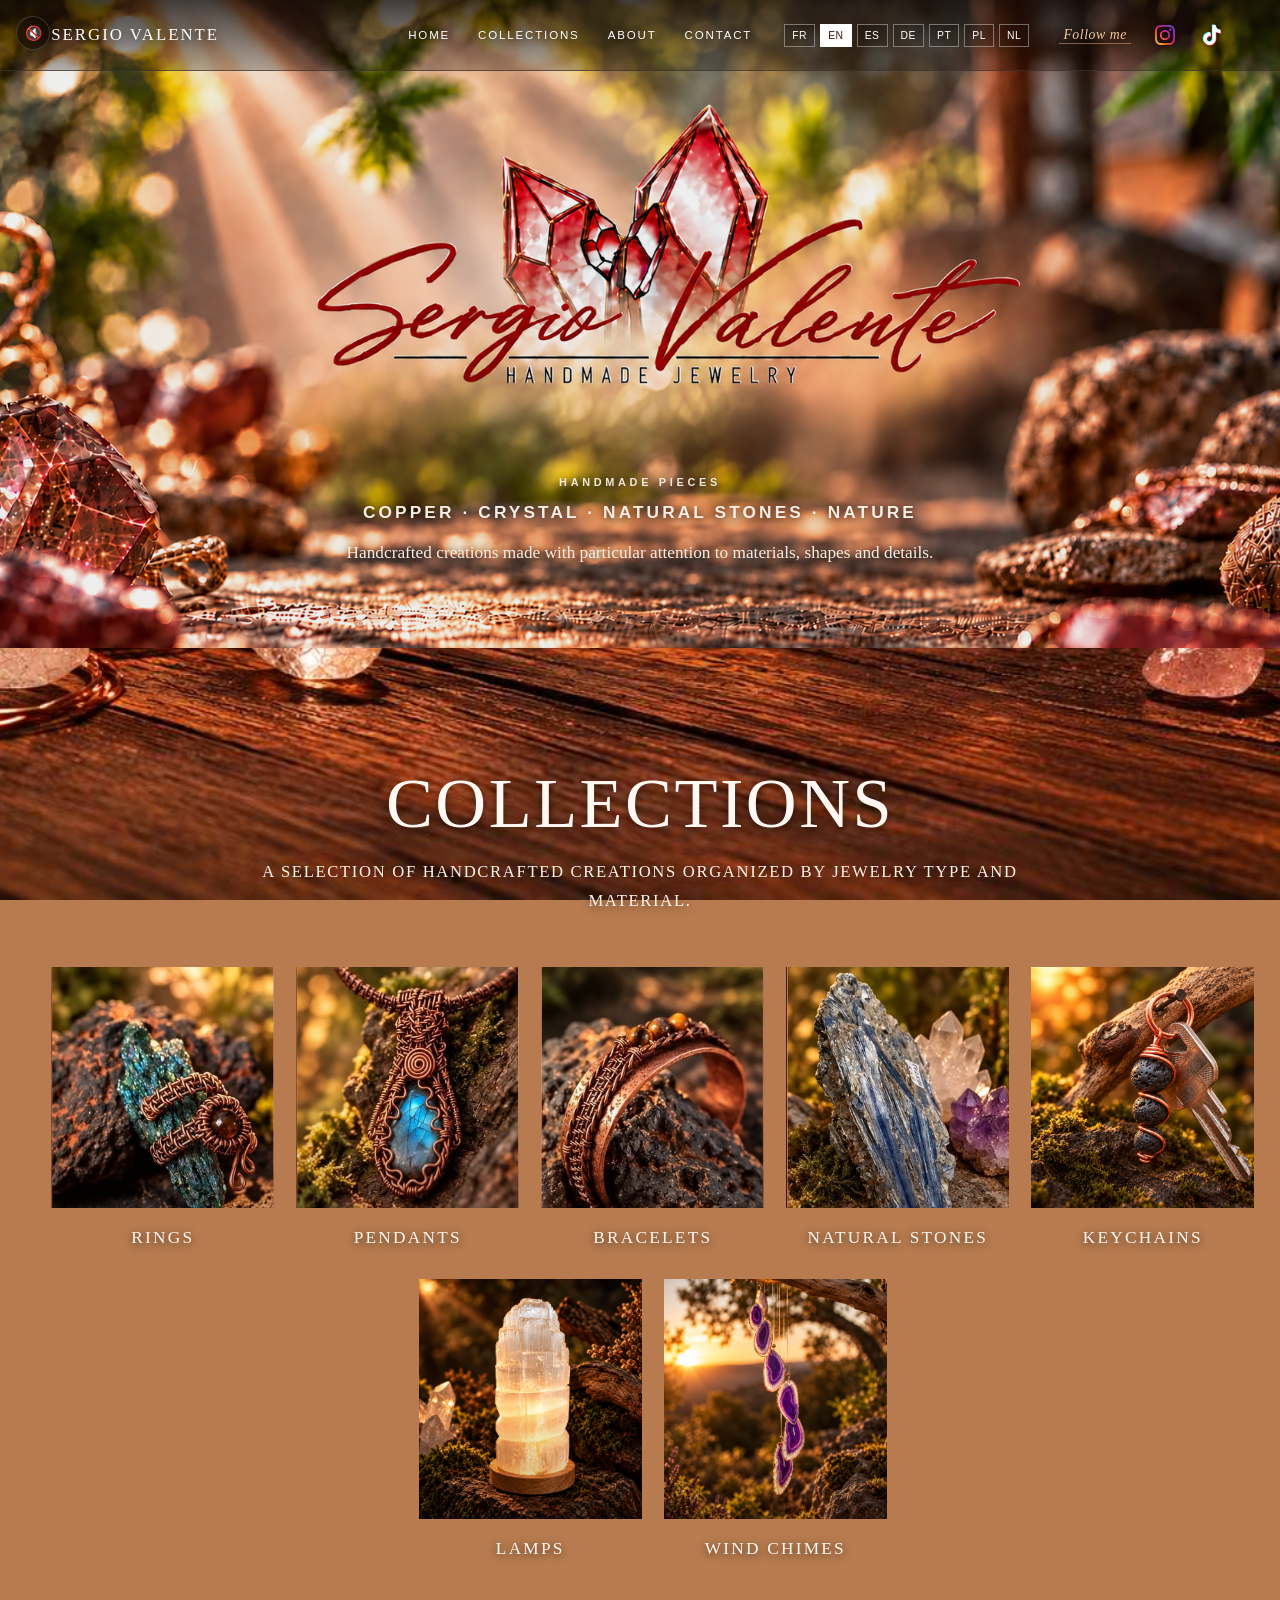
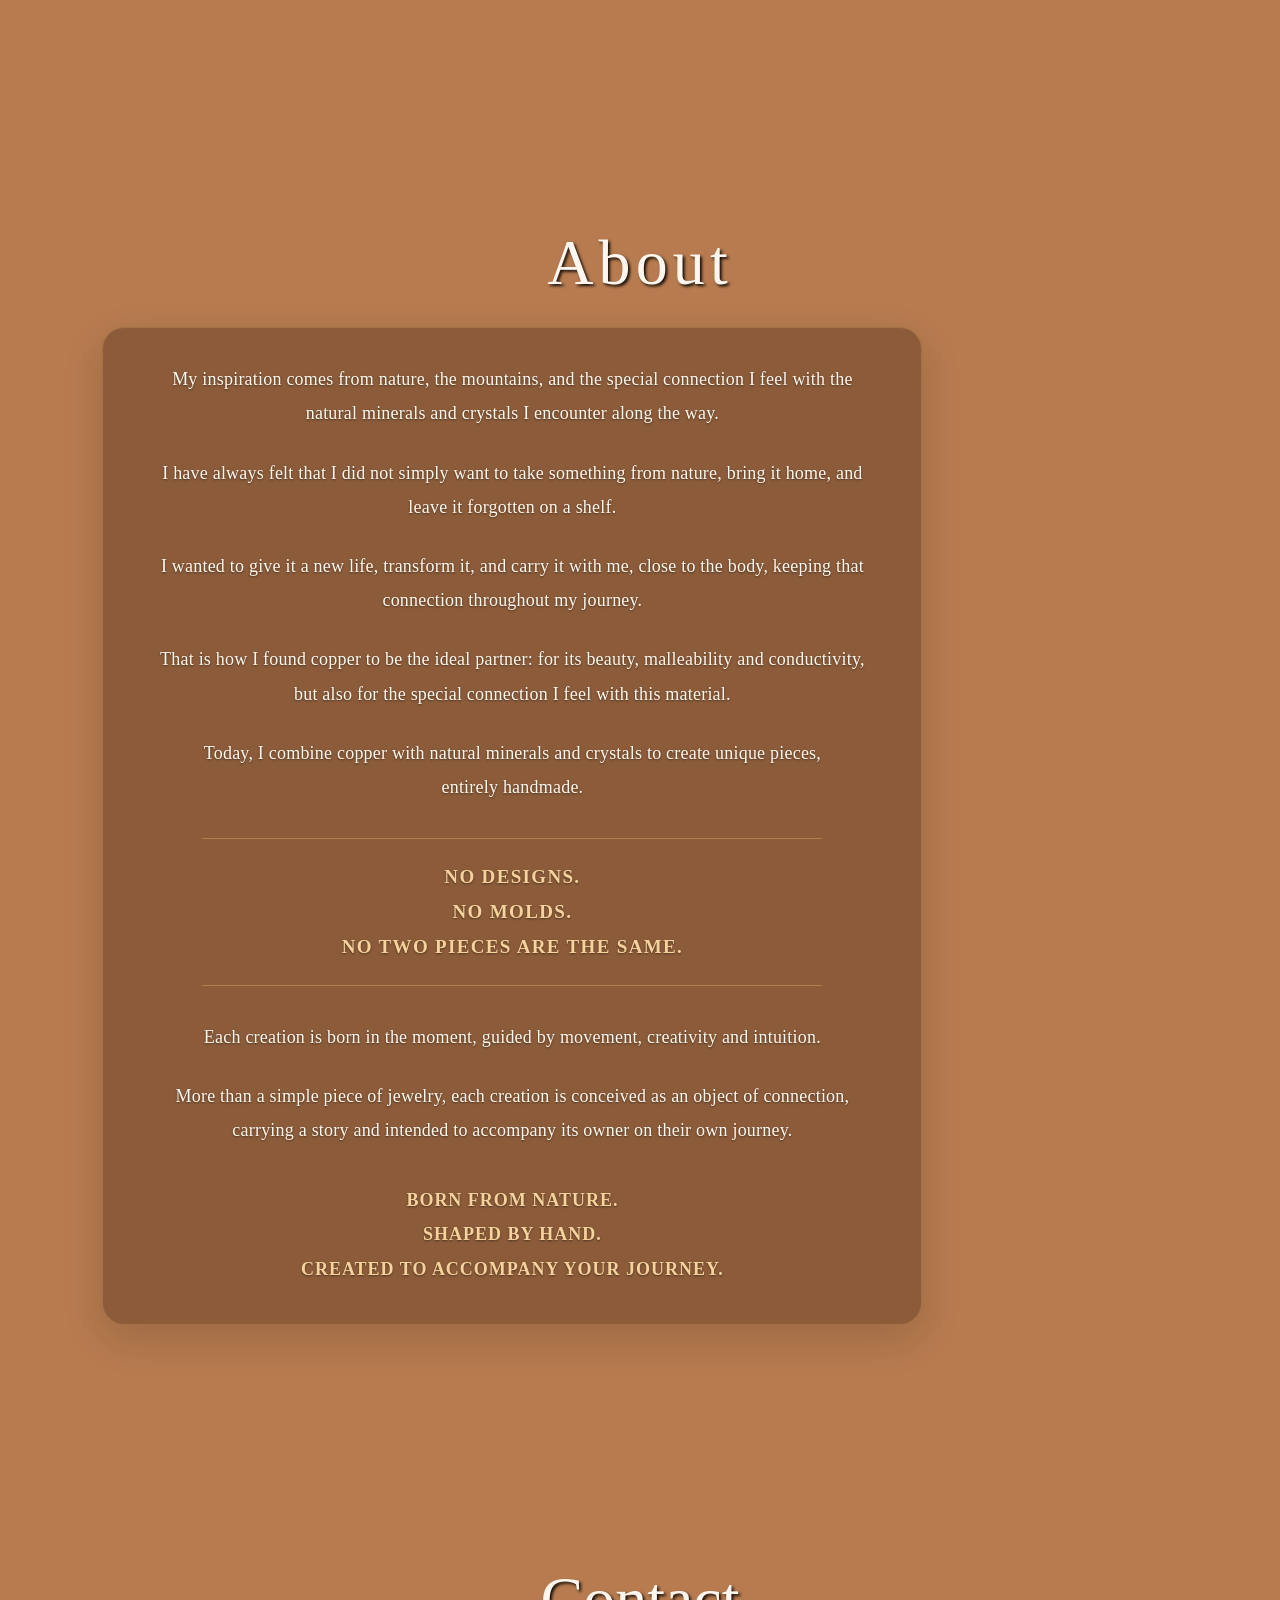
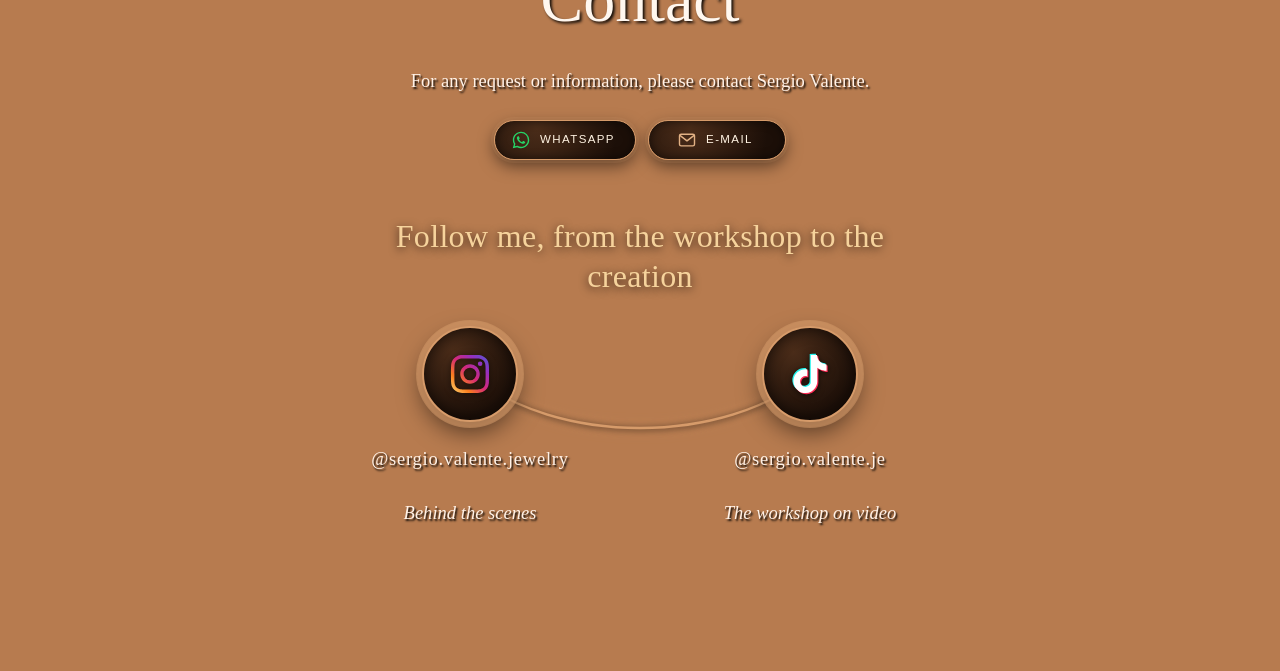
==== commit 95872c91: "Vendido traduzido, lingua automatica e nomes" ====
--- a/index.html
+++ b/index.html
@@ -3,18 +3,40 @@
 <html lang="fr" translate="no">
 <head>
     <meta charset="utf-8"/>
+    <script id="sv-langue-auto">
+        /* Língua automática na primeira visita: segue a língua do telemóvel/computador do visitante.
+           Se o visitante já escolheu uma língua, essa escolha é respeitada. */
+        (function () {
+          try {
+            var key = "sergioValenteLanguage";
+            if (localStorage.getItem(key)) return;
+            var ok = ["fr", "en", "es", "de", "pt", "pl", "nl"];
+            var list = (navigator.languages && navigator.languages.length) ? navigator.languages : [navigator.language || ""];
+            var pick = "";
+            for (var i = 0; i < list.length && !pick; i++) {
+              var code = String(list[i] || "").toLowerCase().split("-")[0];
+              if (ok.indexOf(code) !== -1) pick = code;
+            }
+            pick = pick || "en";
+            localStorage.setItem(key, pick);
+            document.documentElement.setAttribute("lang", pick);
+          } catch (e) {}
+        })();
+    </script>
     <meta name="google" content="notranslate"/>
     <meta content="width=device-width, initial-scale=1.0" name="viewport"/>
     <title>Sergio Valente — Handmade Jewelry</title>
-    <meta name="description" content="Bijoux artisanaux faits main en cuivre, cristal et pierres naturelles. Pièces uniques créées par Sergio Valente."/>
+    <meta name="description" content="Joias artesanais feitas à mão em cobre, cristal e pedras naturais. Peças únicas criadas por Sergio Valente."/>
     <meta name="theme-color" content="#170c07"/>
     <meta property="og:type" content="website"/>
     <meta property="og:site_name" content="Sergio Valente — Handmade Jewelry"/>
-    <meta property="og:title" content="Sergio Valente — Bijoux faits main"/>
-    <meta property="og:description" content="Bijoux artisanaux faits main en cuivre, cristal et pierres naturelles. Pièces uniques créées par Sergio Valente."/>
-    <!-- IMPORTANT : pour que l'aperçu s'affiche sur WhatsApp et les réseaux, remplacez la ligne ci-dessous par l'adresse complète du site, par exemple https://votre-site.fr/images/og-image.jpg -->
-    <meta property="og:image" content="images/og-image.jpg"/>
+    <meta property="og:title" content="Sergio Valente — Joias feitas à mão"/>
+    <meta property="og:description" content="Joias artesanais feitas à mão em cobre, cristal e pedras naturais. Peças únicas criadas por Sergio Valente."/>
+    <meta property="og:url" content="https://sergiovalentejewellery.com/"/>
+    <meta property="og:image" content="https://sergiovalentejewellery.com/images/og-image.jpg"/>
     <meta name="twitter:card" content="summary_large_image"/>
+    <meta name="twitter:image" content="https://sergiovalentejewellery.com/images/og-image.jpg"/>
+    <link rel="canonical" href="https://sergiovalentejewellery.com/"/>
     <link rel="icon" type="image/png" href="favicon.png"/>
     <link rel="apple-touch-icon" href="apple-touch-icon.png"/>
     <script src="js/traductions-fiches.js"></script>
@@ -891,7 +913,7 @@
 
           if (titleElement && TITLE[lang] && TITLE[lang][category]) {
             const creationWord = {fr:"Création", en:"Creation", es:"Creación", de:"Kreation", pt:"Criação", pl:"Kreacja", nl:"Creatie"}[lang];
-            const stableCreationTitle = TITLE[lang][category] + " — " + creationWord + " " + number;
+            const stableCreationTitle = card.getAttribute("data-sv-custom-title") || (TITLE[lang][category] + " — " + creationWord + " " + number);
             titleElement.textContent = stableCreationTitle;
             /* Ce nom est celui de la création (ex. Création 01).
                Il ne doit jamais être remplacé par le titre de infos.txt. */
@@ -14172,7 +14194,20 @@
   }
 
   function parseCreationInfo(text) {
+    /* TITRE LIBRE : une ligne « Título: Colar Lua » donne le nom affiché sur la fiche.
+       La ligne est retirée du texte, le reste du fichier fonctionne comme avant. */
+    let customTitle = "";
+    text = String(text || "").split(/\r?\n/).filter(function(line) {
+      const m = line.match(/^\s*t[ií]tulo\s*[:=]\s*(.+)$/i);
+      if (m && !customTitle) {
+        customTitle = m[1].trim();
+        return false;
+      }
+      return true;
+    }).join("\n");
+
     const info = {
+      titulo: customTitle,
       titre: "",
       presentation: "",
       inspiration: "",
@@ -14606,6 +14641,7 @@
     }
 
     const creationName =
+      card.getAttribute("data-sv-custom-title") ||
       info.titre ||
       stableCreationTitle ||
       ((translations[currentLanguage] || translations.fr).creationFallback || "Création Sergio Valente");
@@ -14672,6 +14708,82 @@
     }
   }
 
+  /* =========================================================
+     FAIXA «VENDIDO» TRADUZIDA (SV Publicar)
+     Se o infos.txt tiver uma linha «VENDIDO», o site mostra uma faixa
+     por cima da foto, na língua escolhida pelo visitante.
+     ========================================================= */
+  const SV_SOLD_LABELS = { fr: "VENDU", en: "SOLD", es: "VENDIDO", de: "VERKAUFT", pt: "VENDIDO", pl: "SPRZEDANE", nl: "VERKOCHT" };
+
+  function svSoldLabel(lang) {
+    return SV_SOLD_LABELS[lang || currentLanguage] || SV_SOLD_LABELS.fr;
+  }
+
+  function svIsSoldText(text) {
+    return String(text || "").split(/\r?\n/).some(function(line) {
+      return /^vendid[oa]\.?$/i.test(line.trim());
+    });
+  }
+
+  function svSetBand(box, label) {
+    if (!box) return;
+    let band = box.querySelector(":scope > .sv-sold-band");
+    if (!label) {
+      if (band) band.remove();
+      return;
+    }
+    if (!band) {
+      band = document.createElement("span");
+      band.className = "sv-sold-band";
+      band.setAttribute("aria-hidden", "true");
+      box.appendChild(band);
+    }
+    band.textContent = label;
+  }
+
+  function svUpdateLightboxSold() {
+    const box = document.getElementById("lightboxMediaContainer");
+    if (!box) return;
+    const sold = !!(currentCreation && currentCreation.getAttribute("data-sv-sold") === "true");
+    box.classList.toggle("sv-is-sold", sold);
+    svSetBand(box, sold ? svSoldLabel() : "");
+    if (sold) svFitLightboxBand();
+  }
+
+  /* Na galeria grande, a faixa fica com a largura da foto (e não do ecrã inteiro). */
+  function svFitLightboxBand() {
+    const box = document.getElementById("lightboxMediaContainer");
+    const band = box && box.querySelector(":scope > .sv-sold-band");
+    const img = box && box.querySelector(":scope > img");
+    if (!band || !img) return;
+    function fit() {
+      if (!img.offsetWidth || !img.offsetHeight) return;
+      band.style.setProperty("left", img.offsetLeft + "px", "important");
+      band.style.setProperty("right", "auto", "important");
+      band.style.setProperty("width", img.offsetWidth + "px", "important");
+      band.style.setProperty("top", (img.offsetTop + img.offsetHeight / 2) + "px", "important");
+      band.style.setProperty("box-sizing", "border-box", "important");
+    }
+    if (img.complete) fit();
+    img.addEventListener("load", fit, { once: true });
+    requestAnimationFrame(fit);
+    setTimeout(fit, 300);
+  }
+
+  window.addEventListener("resize", function() {
+    if (currentCreation && currentCreation.getAttribute("data-sv-sold") === "true") svFitLightboxBand();
+  });
+
+  function svApplySold(card, sold, lang) {
+    if (sold) {
+      card.setAttribute("data-sv-sold", "true");
+    } else {
+      card.removeAttribute("data-sv-sold");
+    }
+    svSetBand(card.querySelector(".collection-image"), sold ? svSoldLabel(lang) : "");
+    if (currentCreation === card) svUpdateLightboxSold();
+  }
+
   async function loadCreationInfo(card, targetLanguage, targetGeneration) {
     const infoFile = card.dataset.infoFile;
     if (!infoFile) return;
@@ -14697,6 +14809,23 @@
     const text = await response.text();
     const sourceInfo = parseCreationInfo(text);
     sourceInfo.__file = infoFile;
+    svApplySold(card, svIsSoldText(text), languageAtStart);
+
+    /* Titre libre de la fiche (ligne « Título: ... » de infos.txt). */
+    function svSetCustomTitle(value) {
+      card.setAttribute("data-sv-custom-title", value);
+      card.setAttribute("data-creation-display-title", value);
+      const customTitleElement = card.querySelector(".creation-title");
+      if (customTitleElement) customTitleElement.textContent = value;
+    }
+    if (sourceInfo.titulo) {
+      /* En attendant la traduction, on montre le texte écrit (portugais). */
+      if (languageAtStart === "pt" || !card.getAttribute("data-sv-custom-title")) {
+        svSetCustomTitle(sourceInfo.titulo);
+      }
+    } else {
+      card.removeAttribute("data-sv-custom-title");
+    }
 
     if (!sourceInfo.titre && !sourceInfo.presentation &&
         !sourceInfo.inspiration && !sourceInfo.matieres &&
@@ -14716,6 +14845,18 @@
         currentLanguage !== languageAtStart
       ) {
         return;
+      }
+
+      if (sourceInfo.titulo) {
+        /* Le titre libre est traduit comme le reste de infos.txt (source : portugais). */
+        const translatedTitle = (await translateCreationText(sourceInfo.titulo, "pt", languageAtStart)) || sourceInfo.titulo;
+        if (
+          generationAtStart !== languageGeneration ||
+          currentLanguage !== languageAtStart
+        ) {
+          return;
+        }
+        svSetCustomTitle(translatedTitle.replace(/\s*\n\s*/g, " ").trim());
       }
 
       renderCreationInfo(card, translatedInfo);
@@ -15235,6 +15376,8 @@
       (currentIndex + 1) +
       " / " +
       currentItems.length;
+
+    svUpdateLightboxSold();
 
 
     thumbsContainer
@@ -15753,6 +15896,10 @@
       function getStableCreationTitle(card) {
         if (!card) return "";
 
+        /* Titre libre écrit par Sergio dans infos.txt (ligne « Título: ... »). */
+        const customTitle = card.getAttribute("data-sv-custom-title");
+        if (customTitle) return customTitle;
+
         const category = card.getAttribute("data-creation-category") || "";
         const number = card.getAttribute("data-creation-number") || "";
         const lang = document.documentElement.getAttribute("lang") || "fr";
@@ -15926,7 +16073,7 @@
           const category = card.getAttribute('data-creation-category') || '';
           const number = card.getAttribute('data-creation-number') || '';
           const categoryName = (words[lang] || words.fr)[category] || category;
-          const stable = categoryName ? categoryName + ' — ' + creation + ' ' + number : creation + ' ' + number;
+          const stable = card.getAttribute('data-sv-custom-title') || (categoryName ? categoryName + ' — ' + creation + ' ' + number : creation + ' ' + number);
           card.setAttribute('data-creation-display-title', stable);
           if (!document.body.classList.contains('sv-lightbox-active') && title.textContent.trim() === '') {
             title.textContent = stable;
@@ -17658,5 +17805,35 @@
   